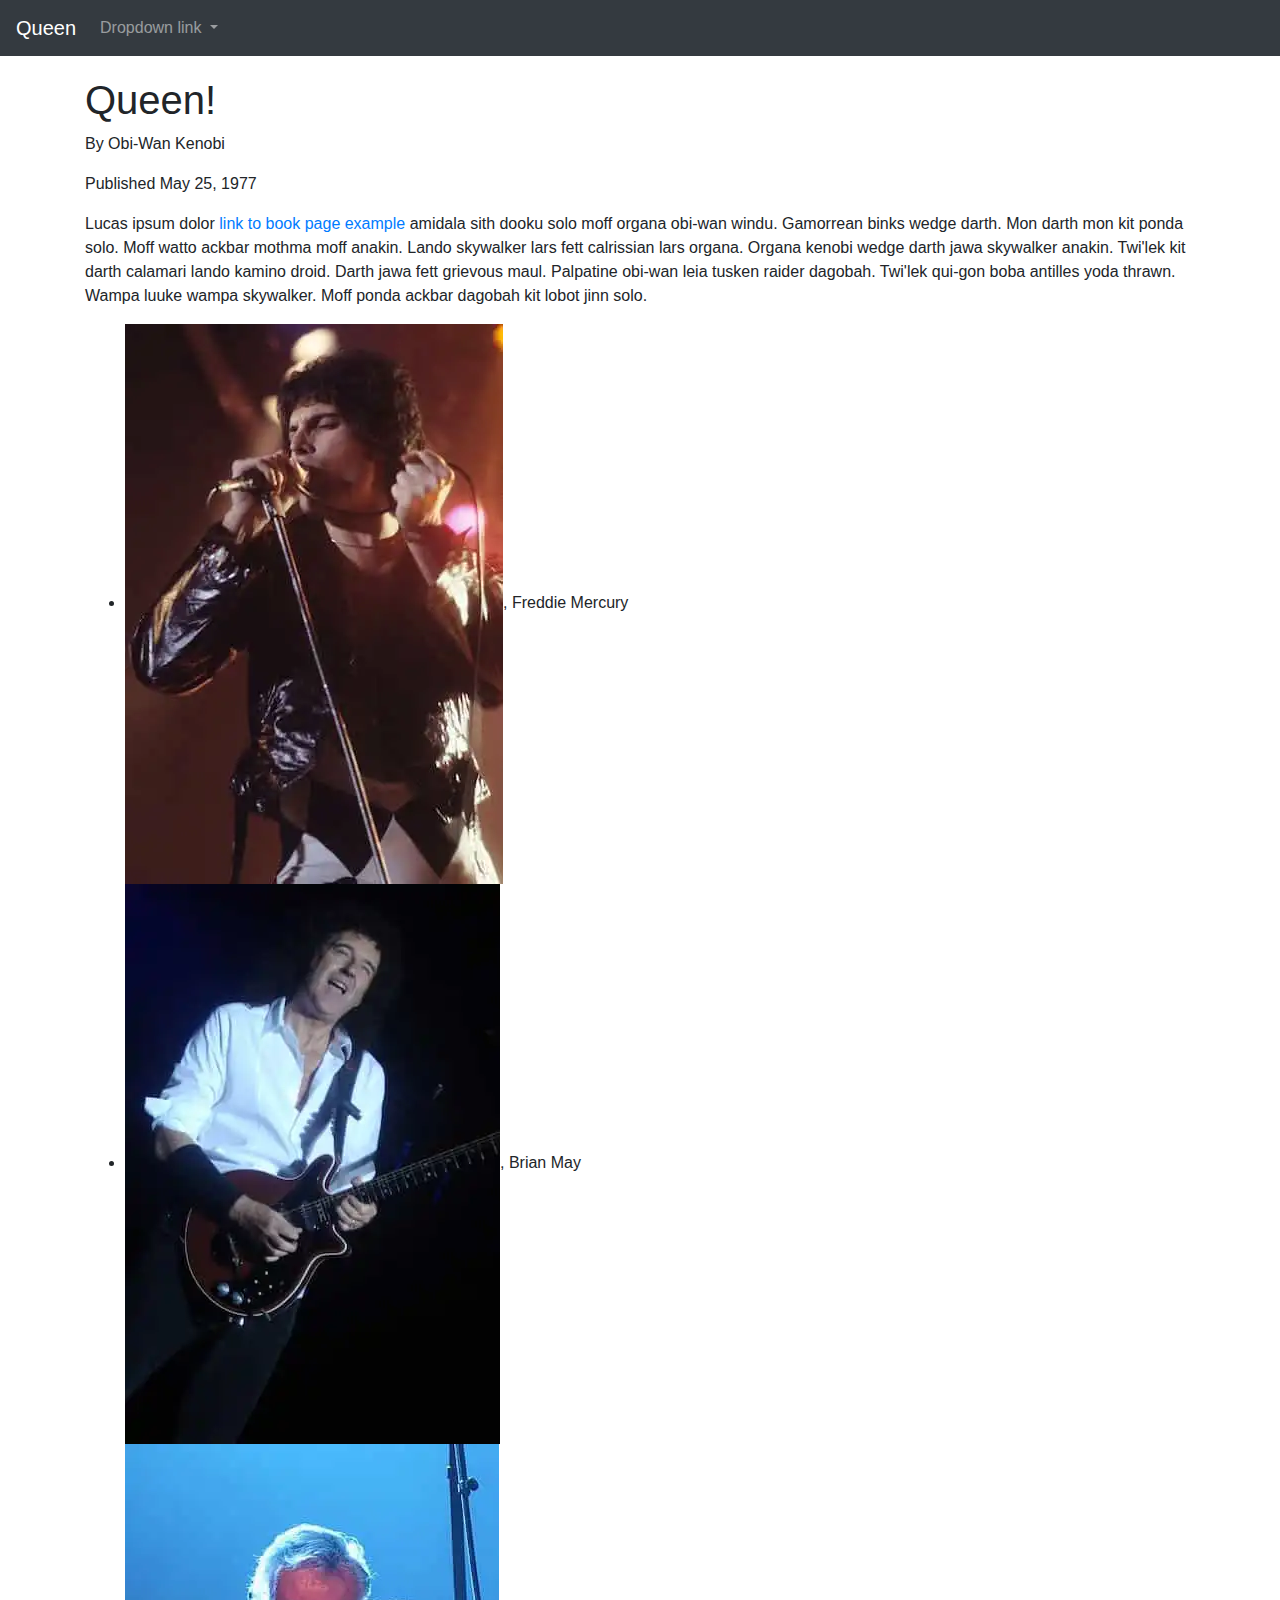
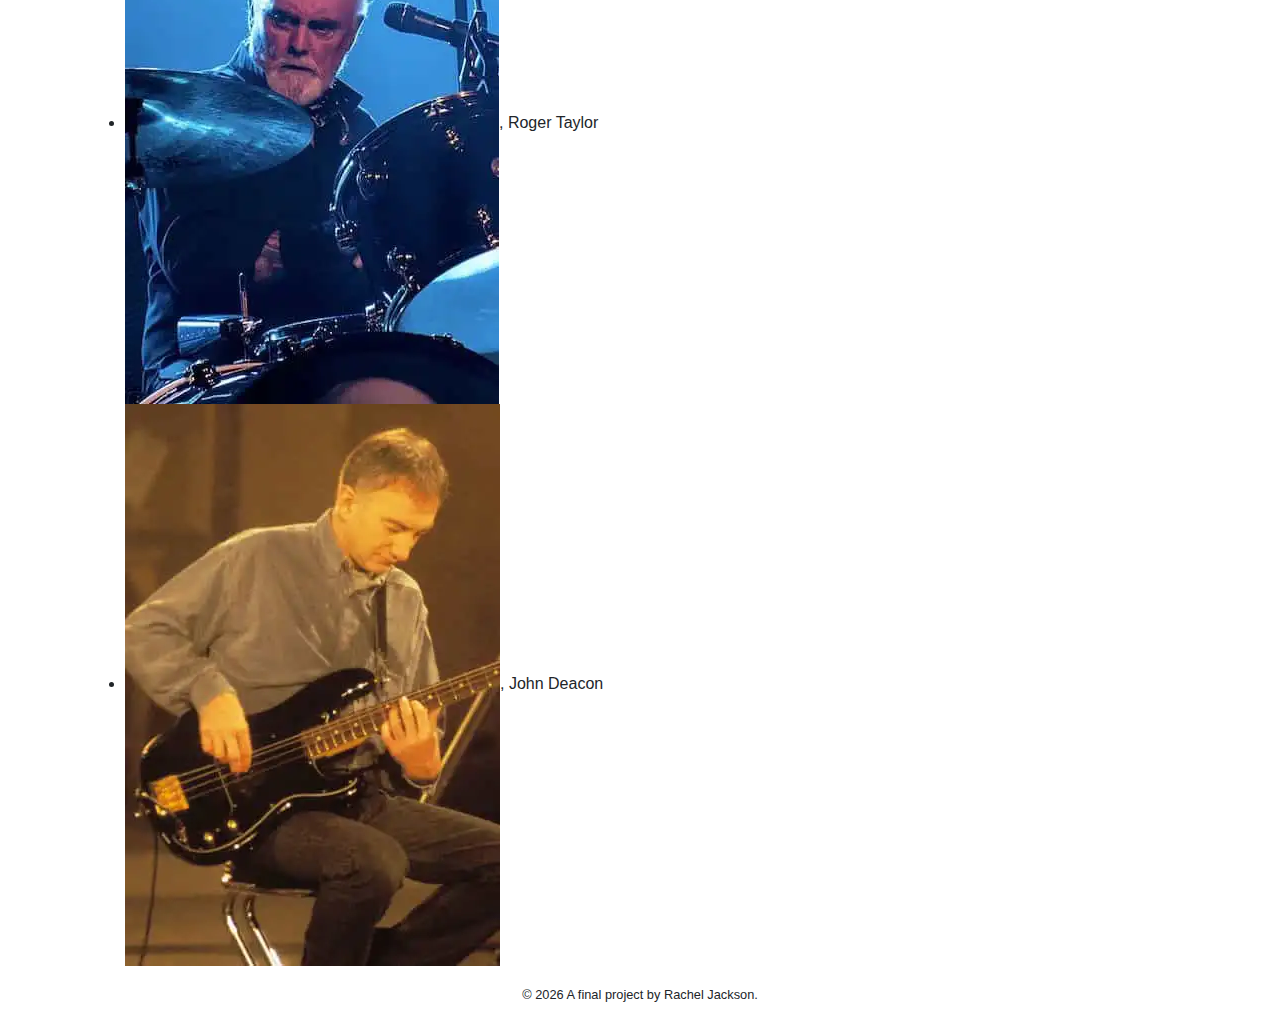
==== docs/index.html @ 0e1a60c9 "second commit" ====
<!doctype html>
<html lang="en">
<!-- A Intro to Coding for Journalists class project -->
<head>
  <title>New index page title</title>
  <meta name="description" content="Default description">
  <meta charset="utf-8">
  <meta http-equiv="X-UA-Compatible" content="IE=edge" />
  <meta name="viewport" content="width=device-width, initial-scale=1, maximum-scale=1">
  <link rel="stylesheet" href="css/main.css">
</head>
<body>
  <nav class="navbar navbar-expand-lg navbar-dark bg-dark">
  <a class="navbar-brand" href="index.html">Queen</a>
  <button class="navbar-toggler" type="button" data-toggle="collapse" data-target="#navbarNavDropdown" aria-controls="navbarNavDropdown" aria-expanded="false" aria-label="Toggle navigation">
    <span class="navbar-toggler-icon"></span>
  </button>
  <div class="collapse navbar-collapse" id="navbarNavDropdown">
    <ul class="navbar-nav">
      <li class="nav-item dropdown">
        <a class="nav-link dropdown-toggle" href="#" id="navbarDropdownMenuLink" role="button" data-toggle="dropdown" aria-haspopup="true" aria-expanded="false">
          Dropdown link
        </a>
        <div class="dropdown-menu" aria-labelledby="navbarDropdownMenuLink">
          <a class="dropdown-item" href="Freddie-Mercury.html">Freddie Mercury</a>
          <a class="dropdown-item" href="Brian-May.html">Brian May</a>
          <a class="dropdown-item" href="Roger-Taylor.html">Roger Taylor</a>
          <a class="dropdown-item" href="John-Deacon.html">John  Deacon</a>
        </div>
      </li>
    </ul>
  </div>
</nav>


  

<div class="container">
  <div class="row">
    <div class="col">
    <h1>Queen!</h1>
    <p class="author">By Obi-Wan Kenobi</p>
    <p class="date"> Published May 25, 1977</p>
    </div>
  </div>
  <div class="row">
    <div class="col">
      <p>
        Lucas ipsum dolor <a href="detail-book-example.html">link to book page example</a> amidala sith dooku solo moff organa obi-wan windu. Gamorrean binks wedge darth. Mon darth mon kit ponda solo. Moff watto ackbar mothma moff anakin. Lando skywalker lars fett calrissian lars organa. Organa kenobi wedge darth jawa skywalker anakin. Twi'lek kit darth calamari lando kamino droid. Darth jawa fett grievous maul. Palpatine obi-wan leia tusken raider dagobah. Twi'lek qui-gon boba antilles yoda thrawn. Wampa luuke wampa skywalker. Moff ponda ackbar dagobah kit lobot jinn solo.
      </p>
      <ul> 
        
          <li><img src="img/members/freddie-mercury-color.jpg" alt="">, Freddie Mercury</li>
        
          <li><img src="img/members/brian-may-color.jpg" alt="">, Brian May</li>
        
          <li><img src="img/members/roger-taylor-color.jpg" alt="">, Roger Taylor</li>
        
          <li><img src="img/members/john-deacon-color.jpg" alt="">, John Deacon</li>
        
     </ul>
    </div>
  </div>
</div>


  <footer>
<p id="legal" class="center-block text-center">
  <small>&copy; <span class="copyright-year"></span>
  A final project by Rachel Jackson.
</p>
</footer>


  <script src="js/jquery.js"></script>
  <script src="js/popper.js"></script>
  <script src="js/bootstrap.js"></script>
  <script src="js/scripts.js"></script>
</body>
</html>
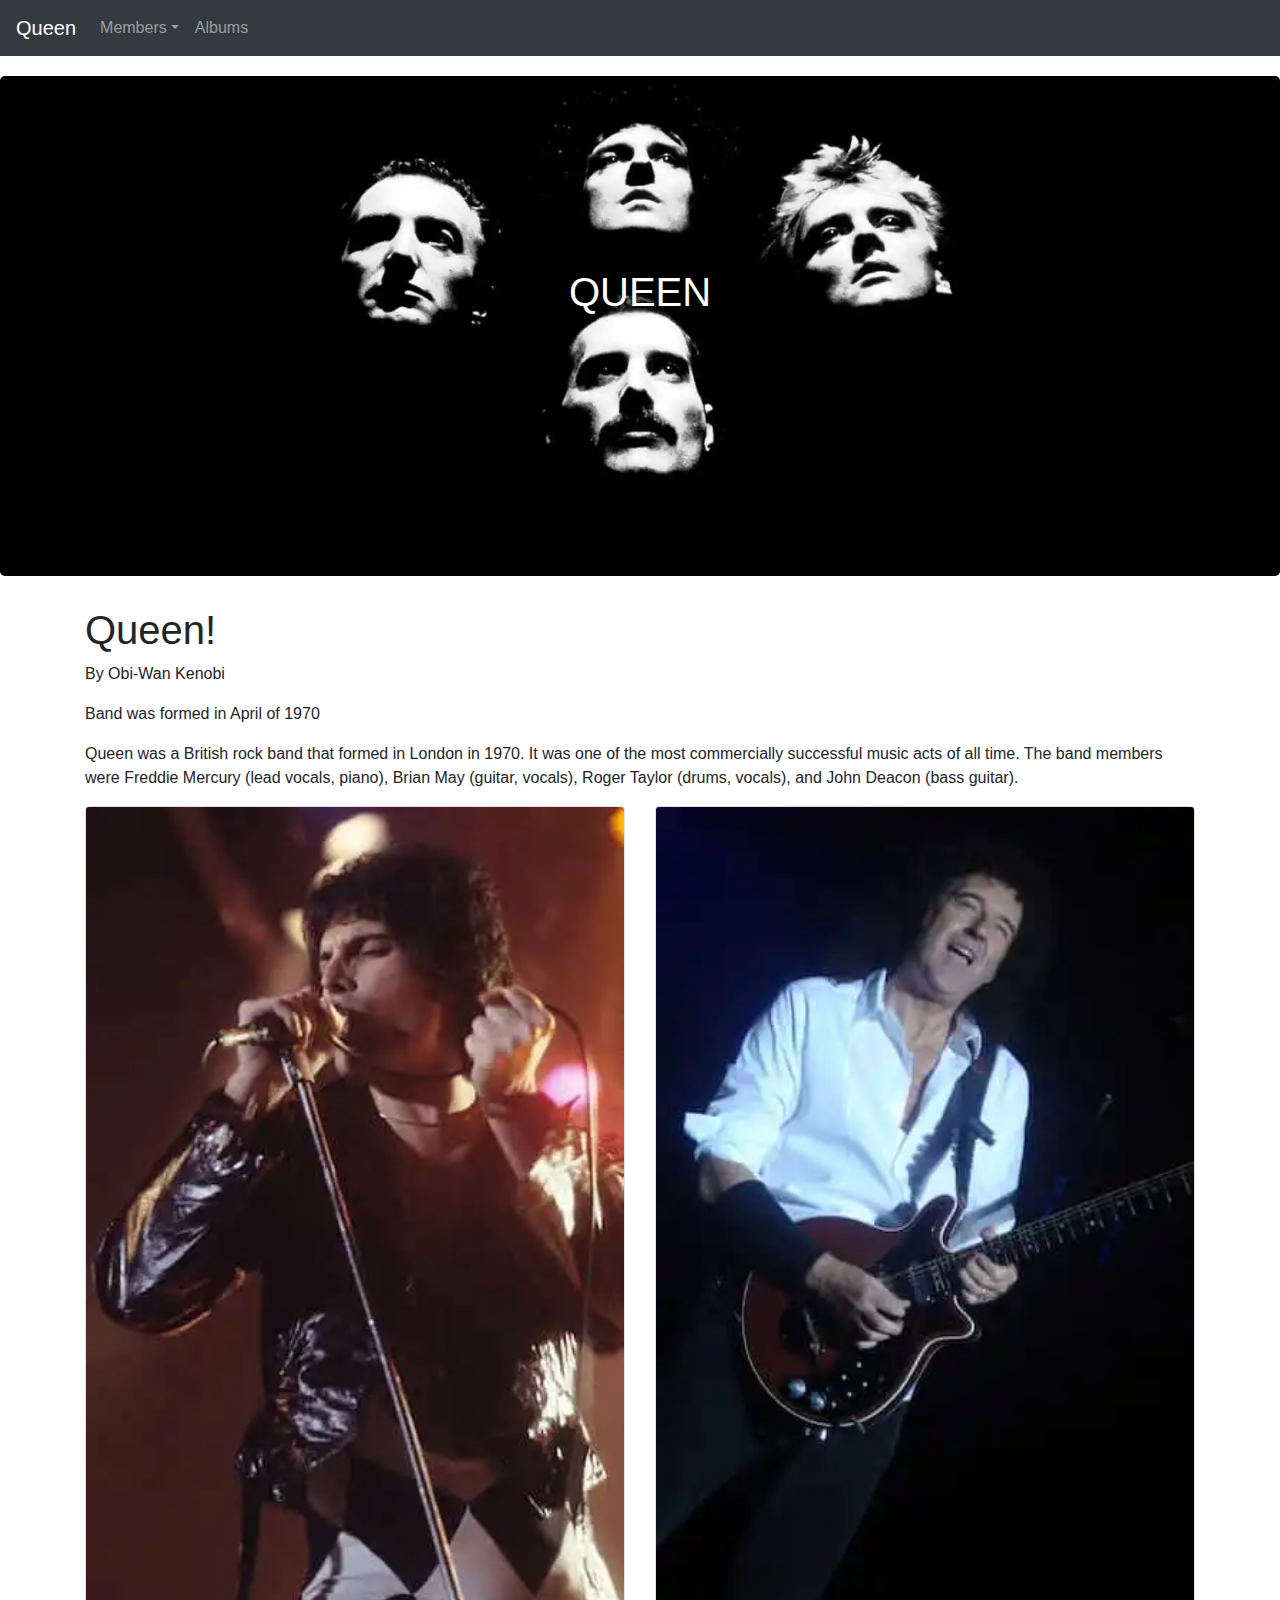
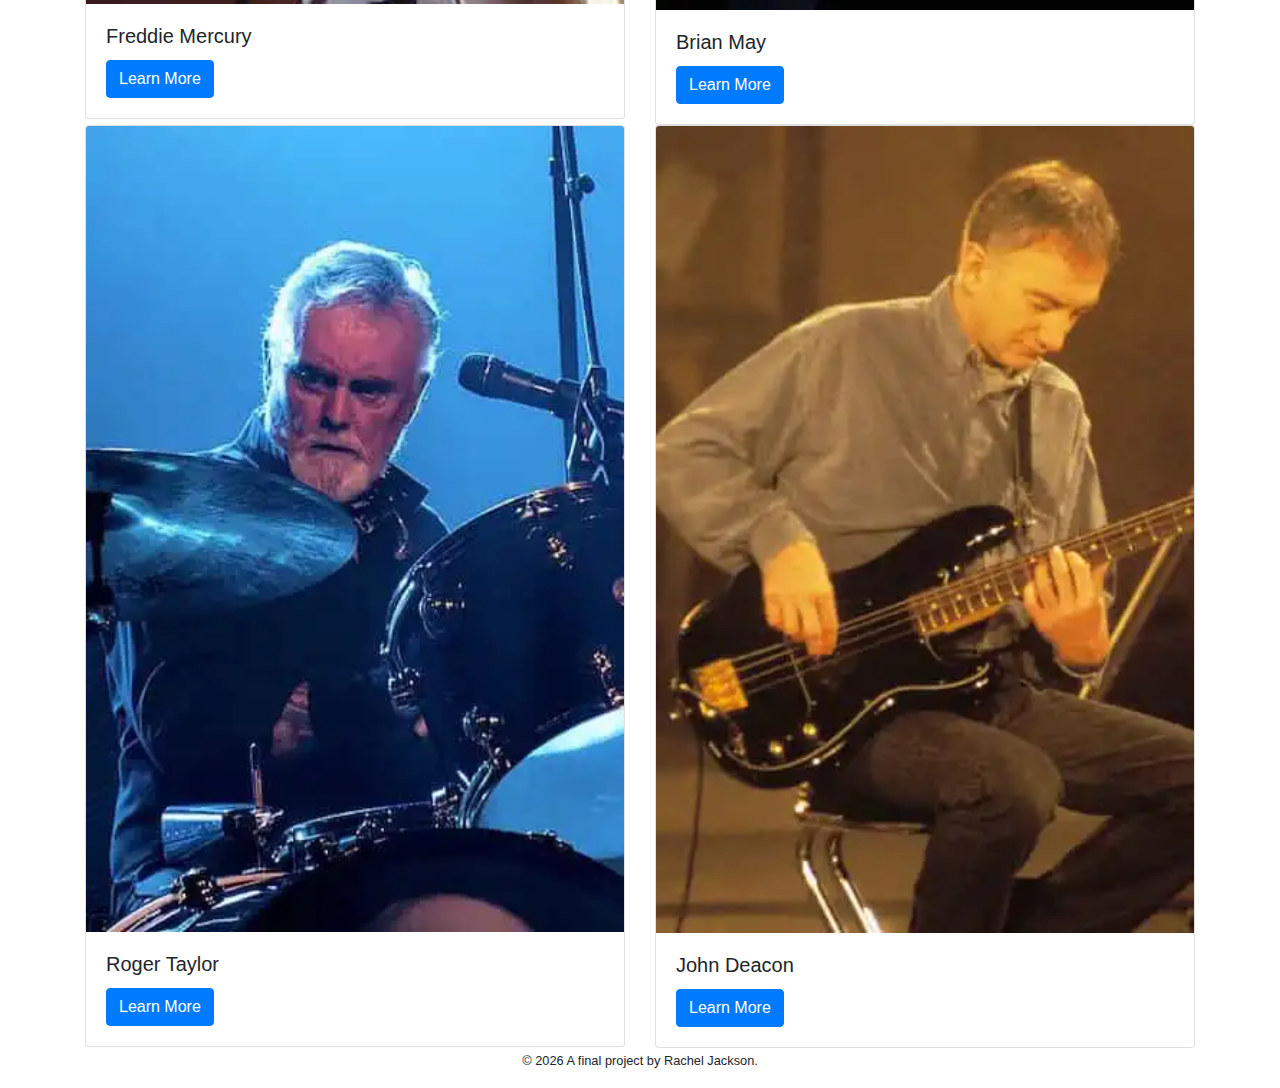
==== commit 3aa307a9: "second commit" ====
--- a/docs/index.html
+++ b/docs/index.html
@@ -2,7 +2,7 @@
 <html lang="en">
 <!-- A Intro to Coding for Journalists class project -->
 <head>
-  <title>New index page title</title>
+  <title>Queen</title>
   <meta name="description" content="Default description">
   <meta charset="utf-8">
   <meta http-equiv="X-UA-Compatible" content="IE=edge" />
@@ -18,20 +18,23 @@
   <div class="collapse navbar-collapse" id="navbarNavDropdown">
     <ul class="navbar-nav">
       <li class="nav-item dropdown">
-        <a class="nav-link dropdown-toggle" href="#" id="navbarDropdownMenuLink" role="button" data-toggle="dropdown" aria-haspopup="true" aria-expanded="false">
-          Dropdown link
-        </a>
+        <a class="nav-link dropdown-toggle" href="#" id="navbarDropdownMenuLink" role="button" data-toggle="dropdown" aria-haspopup="true" aria-expanded="false">Members</a>
         <div class="dropdown-menu" aria-labelledby="navbarDropdownMenuLink">
           <a class="dropdown-item" href="Freddie-Mercury.html">Freddie Mercury</a>
           <a class="dropdown-item" href="Brian-May.html">Brian May</a>
           <a class="dropdown-item" href="Roger-Taylor.html">Roger Taylor</a>
-          <a class="dropdown-item" href="John-Deacon.html">John  Deacon</a>
+          <a class="dropdown-item" href="John-Deacon.html">John Deacon</a>
         </div>
+      <li class="nav-item">
+        <a class="nav-link" href="albums.html" role="button">Albums</a>
       </li>
     </ul>
   </div>
 </nav>
 
+  <div class="jumbotron banner text-center">
+  <h1>QUEEN</h1>
+</div>
 
   
 
@@ -40,27 +43,60 @@
     <div class="col">
     <h1>Queen!</h1>
     <p class="author">By Obi-Wan Kenobi</p>
-    <p class="date"> Published May 25, 1977</p>
+    <p class="date"> Band was formed in April of 1970</p>
+    </div>
+  </div>
+
+  <div class="row">
+    <div class="col">
+      <p>
+        Queen was a British rock band that formed in London in 1970. It was one of the most commercially successful music acts of all time. The band members were Freddie Mercury (lead vocals, piano), Brian May (guitar, vocals), Roger Taylor (drums, vocals), and John Deacon (bass guitar).
+      </p>
     </div>
   </div>
   <div class="row">
-    <div class="col">
-      <p>
-        Lucas ipsum dolor <a href="detail-book-example.html">link to book page example</a> amidala sith dooku solo moff organa obi-wan windu. Gamorrean binks wedge darth. Mon darth mon kit ponda solo. Moff watto ackbar mothma moff anakin. Lando skywalker lars fett calrissian lars organa. Organa kenobi wedge darth jawa skywalker anakin. Twi'lek kit darth calamari lando kamino droid. Darth jawa fett grievous maul. Palpatine obi-wan leia tusken raider dagobah. Twi'lek qui-gon boba antilles yoda thrawn. Wampa luuke wampa skywalker. Moff ponda ackbar dagobah kit lobot jinn solo.
-      </p>
-      <ul> 
-        
-          <li><img src="img/members/freddie-mercury-color.jpg" alt="">, Freddie Mercury</li>
-        
-          <li><img src="img/members/brian-may-color.jpg" alt="">, Brian May</li>
-        
-          <li><img src="img/members/roger-taylor-color.jpg" alt="">, Roger Taylor</li>
-        
-          <li><img src="img/members/john-deacon-color.jpg" alt="">, John Deacon</li>
-        
-     </ul>
+  
+    <div class="col-sm-6">
+      <div class="card">
+        <img class="card-img-top" src="img/members/freddie-mercury-color.jpg" alt="Band Member Photo">
+      <div class="card-body">
+        <h5 class="card-title"> Freddie Mercury </h5>
+        <a href="freddie-mercury.html" class="btn btn-primary">Learn More</a>
+      </div>
     </div>
   </div>
+  
+    <div class="col-sm-6">
+      <div class="card">
+        <img class="card-img-top" src="img/members/brian-may-color.jpg" alt="Band Member Photo">
+      <div class="card-body">
+        <h5 class="card-title"> Brian May </h5>
+        <a href="freddie-mercury.html" class="btn btn-primary">Learn More</a>
+      </div>
+    </div>
+  </div>
+  
+    <div class="col-sm-6">
+      <div class="card">
+        <img class="card-img-top" src="img/members/roger-taylor-color.jpg" alt="Band Member Photo">
+      <div class="card-body">
+        <h5 class="card-title"> Roger Taylor </h5>
+        <a href="freddie-mercury.html" class="btn btn-primary">Learn More</a>
+      </div>
+    </div>
+  </div>
+  
+    <div class="col-sm-6">
+      <div class="card">
+        <img class="card-img-top" src="img/members/john-deacon-color.jpg" alt="Band Member Photo">
+      <div class="card-body">
+        <h5 class="card-title"> John Deacon </h5>
+        <a href="freddie-mercury.html" class="btn btn-primary">Learn More</a>
+      </div>
+    </div>
+  </div>
+  
+</div>
 </div>
 
 
--- a/docs/css/main.css
+++ b/docs/css/main.css
@@ -3,5 +3,5 @@
  * Copyright 2011-2019 The Bootstrap Authors
  * Copyright 2011-2019 Twitter, Inc.
  * Licensed under MIT (https://github.com/twbs/bootstrap/blob/master/LICENSE)
- */:root{--blue:#007bff;--indigo:#6610f2;--purple:#6f42c1;--pink:#e83e8c;--red:#dc3545;--orange:#fd7e14;--yellow:#ffc107;--green:#28a745;--teal:#20c997;--cyan:#17a2b8;--white:#fff;--gray:#6c757d;--gray-dark:#343a40;--primary:#007bff;--secondary:#6c757d;--success:#28a745;--info:#17a2b8;--warning:#ffc107;--danger:#dc3545;--light:#f8f9fa;--dark:#343a40;--breakpoint-xs:0;--breakpoint-sm:576px;--breakpoint-md:768px;--breakpoint-lg:992px;--breakpoint-xl:1200px;--font-family-sans-serif:-apple-system,BlinkMacSystemFont,"Segoe UI",Roboto,"Helvetica Neue",Arial,"Noto Sans",sans-serif,"Apple Color Emoji","Segoe UI Emoji","Segoe UI Symbol","Noto Color Emoji";--font-family-monospace:SFMono-Regular,Menlo,Monaco,Consolas,"Liberation Mono","Courier New",monospace}*,:after,:before{box-sizing:border-box}html{font-family:sans-serif;line-height:1.15;-webkit-text-size-adjust:100%;-webkit-tap-highlight-color:rgba(0,0,0,0)}article,aside,figcaption,figure,footer,header,hgroup,main,nav,section{display:block}body{margin:0;font-family:-apple-system,BlinkMacSystemFont,Segoe UI,Roboto,Helvetica Neue,Arial,Noto Sans,sans-serif,Apple Color Emoji,Segoe UI Emoji,Segoe UI Symbol,Noto Color Emoji;font-size:1rem;font-weight:400;line-height:1.5;color:#212529;text-align:left;background-color:#fff}[tabindex="-1"]:focus{outline:0!important}hr{box-sizing:content-box;height:0;overflow:visible}h1,h2,h3,h4,h5,h6{margin-top:0;margin-bottom:.5rem}p{margin-top:0;margin-bottom:1rem}abbr[data-original-title],abbr[title]{text-decoration:underline;-webkit-text-decoration:underline dotted;-moz-text-decoration:underline dotted;text-decoration:underline dotted;cursor:help;border-bottom:0;text-decoration-skip-ink:none}address{font-style:normal;line-height:inherit}address,dl,ol,ul{margin-bottom:1rem}dl,ol,ul{margin-top:0}ol ol,ol ul,ul ol,ul ul{margin-bottom:0}dt{font-weight:700}dd{margin-bottom:.5rem;margin-left:0}blockquote{margin:0 0 1rem}b,strong{font-weight:bolder}small{font-size:80%}sub,sup{position:relative;font-size:75%;line-height:0;vertical-align:baseline}sub{bottom:-.25em}sup{top:-.5em}a{color:#007bff;text-decoration:none;background-color:transparent}a:hover{color:#0056b3;text-decoration:underline}a:not([href]):not([tabindex]){color:inherit;text-decoration:none}a:not([href]):not([tabindex]):focus,a:not([href]):not([tabindex]):hover{color:inherit;text-decoration:none}a:not([href]):not([tabindex]):focus{outline:0}code,kbd,pre,samp{font-family:SFMono-Regular,Menlo,Monaco,Consolas,Liberation Mono,Courier New,monospace;font-size:1em}pre{margin-top:0;margin-bottom:1rem;overflow:auto}figure{margin:0 0 1rem}img{border-style:none}img,svg{vertical-align:middle}svg{overflow:hidden}table{border-collapse:collapse}caption{padding-top:.75rem;padding-bottom:.75rem;color:#6c757d;text-align:left;caption-side:bottom}th{text-align:inherit}label{display:inline-block;margin-bottom:.5rem}button{border-radius:0}button:focus{outline:1px dotted;outline:5px auto -webkit-focus-ring-color}button,input,optgroup,select,textarea{margin:0;font-family:inherit;font-size:inherit;line-height:inherit}button,input{overflow:visible}button,select{text-transform:none}select{word-wrap:normal}[type=button],[type=reset],[type=submit],button{-webkit-appearance:button}[type=button]:not(:disabled),[type=reset]:not(:disabled),[type=submit]:not(:disabled),button:not(:disabled){cursor:pointer}[type=button]::-moz-focus-inner,[type=reset]::-moz-focus-inner,[type=submit]::-moz-focus-inner,button::-moz-focus-inner{padding:0;border-style:none}input[type=checkbox],input[type=radio]{box-sizing:border-box;padding:0}input[type=date],input[type=datetime-local],input[type=month],input[type=time]{-webkit-appearance:listbox}textarea{overflow:auto;resize:vertical}fieldset{min-width:0;padding:0;margin:0;border:0}legend{display:block;width:100%;max-width:100%;padding:0;margin-bottom:.5rem;font-size:1.5rem;line-height:inherit;color:inherit;white-space:normal}progress{vertical-align:baseline}[type=number]::-webkit-inner-spin-button,[type=number]::-webkit-outer-spin-button{height:auto}[type=search]{outline-offset:-2px;-webkit-appearance:none}[type=search]::-webkit-search-decoration{-webkit-appearance:none}::-webkit-file-upload-button{font:inherit;-webkit-appearance:button}output{display:inline-block}summary{display:list-item;cursor:pointer}template{display:none}[hidden]{display:none!important}.h1,.h2,.h3,.h4,.h5,.h6,h1,h2,h3,h4,h5,h6{margin-bottom:.5rem;font-weight:500;line-height:1.2}.h1,h1{font-size:2.5rem}.h2,h2{font-size:2rem}.h3,h3{font-size:1.75rem}.h4,h4{font-size:1.5rem}.h5,h5{font-size:1.25rem}.h6,h6{font-size:1rem}.lead{font-size:1.25rem;font-weight:300}.display-1{font-size:6rem}.display-1,.display-2{font-weight:300;line-height:1.2}.display-2{font-size:5.5rem}.display-3{font-size:4.5rem}.display-3,.display-4{font-weight:300;line-height:1.2}.display-4{font-size:3.5rem}hr{margin-top:1rem;margin-bottom:1rem;border:0;border-top:1px solid rgba(0,0,0,.1)}.small,small{font-size:80%;font-weight:400}.mark,mark{padding:.2em;background-color:#fcf8e3}.list-inline,.list-unstyled{padding-left:0;list-style:none}.list-inline-item{display:inline-block}.list-inline-item:not(:last-child){margin-right:.5rem}.initialism{font-size:90%;text-transform:uppercase}.blockquote{margin-bottom:1rem;font-size:1.25rem}.blockquote-footer{display:block;font-size:80%;color:#6c757d}.blockquote-footer:before{content:"\2014\00A0"}.img-fluid,.img-thumbnail{max-width:100%;height:auto}.img-thumbnail{padding:.25rem;background-color:#fff;border:1px solid #dee2e6;border-radius:.25rem}.figure{display:inline-block}.figure-img{margin-bottom:.5rem;line-height:1}.figure-caption{font-size:90%;color:#6c757d}code{font-size:87.5%;color:#e83e8c;word-break:break-word}a>code{color:inherit}kbd{padding:.2rem .4rem;font-size:87.5%;color:#fff;background-color:#212529;border-radius:.2rem}kbd kbd{padding:0;font-size:100%;font-weight:700}pre{display:block;font-size:87.5%;color:#212529}pre code{font-size:inherit;color:inherit;word-break:normal}.pre-scrollable{max-height:340px;overflow-y:scroll}.container{width:100%;padding-right:15px;padding-left:15px;margin-right:auto;margin-left:auto}@media (min-width:576px){.container{max-width:540px}}@media (min-width:768px){.container{max-width:720px}}@media (min-width:992px){.container{max-width:960px}}@media (min-width:1200px){.container{max-width:1140px}}.container-fluid{width:100%;padding-right:15px;padding-left:15px;margin-right:auto;margin-left:auto}.row{display:-webkit-flex;display:-ms-flexbox;display:flex;-webkit-flex-wrap:wrap;-ms-flex-wrap:wrap;flex-wrap:wrap;margin-right:-15px;margin-left:-15px}.no-gutters{margin-right:0;margin-left:0}.no-gutters>.col,.no-gutters>[class*=col-]{padding-right:0;padding-left:0}.col,.col-1,.col-2,.col-3,.col-4,.col-5,.col-6,.col-7,.col-8,.col-9,.col-10,.col-11,.col-12,.col-auto,.col-lg,.col-lg-1,.col-lg-2,.col-lg-3,.col-lg-4,.col-lg-5,.col-lg-6,.col-lg-7,.col-lg-8,.col-lg-9,.col-lg-10,.col-lg-11,.col-lg-12,.col-lg-auto,.col-md,.col-md-1,.col-md-2,.col-md-3,.col-md-4,.col-md-5,.col-md-6,.col-md-7,.col-md-8,.col-md-9,.col-md-10,.col-md-11,.col-md-12,.col-md-auto,.col-sm,.col-sm-1,.col-sm-2,.col-sm-3,.col-sm-4,.col-sm-5,.col-sm-6,.col-sm-7,.col-sm-8,.col-sm-9,.col-sm-10,.col-sm-11,.col-sm-12,.col-sm-auto,.col-xl,.col-xl-1,.col-xl-2,.col-xl-3,.col-xl-4,.col-xl-5,.col-xl-6,.col-xl-7,.col-xl-8,.col-xl-9,.col-xl-10,.col-xl-11,.col-xl-12,.col-xl-auto{position:relative;width:100%;padding-right:15px;padding-left:15px}.col{-webkit-flex-basis:0;-ms-flex-preferred-size:0;flex-basis:0;-webkit-flex-grow:1;-ms-flex-positive:1;flex-grow:1;max-width:100%}.col-auto{-webkit-flex:0 0 auto;-ms-flex:0 0 auto;flex:0 0 auto;width:auto;max-width:100%}.col-1{-webkit-flex:0 0 8.33333%;-ms-flex:0 0 8.33333%;flex:0 0 8.33333%;max-width:8.33333%}.col-2{-webkit-flex:0 0 16.66667%;-ms-flex:0 0 16.66667%;flex:0 0 16.66667%;max-width:16.66667%}.col-3{-webkit-flex:0 0 25%;-ms-flex:0 0 25%;flex:0 0 25%;max-width:25%}.col-4{-webkit-flex:0 0 33.33333%;-ms-flex:0 0 33.33333%;flex:0 0 33.33333%;max-width:33.33333%}.col-5{-webkit-flex:0 0 41.66667%;-ms-flex:0 0 41.66667%;flex:0 0 41.66667%;max-width:41.66667%}.col-6{-webkit-flex:0 0 50%;-ms-flex:0 0 50%;flex:0 0 50%;max-width:50%}.col-7{-webkit-flex:0 0 58.33333%;-ms-flex:0 0 58.33333%;flex:0 0 58.33333%;max-width:58.33333%}.col-8{-webkit-flex:0 0 66.66667%;-ms-flex:0 0 66.66667%;flex:0 0 66.66667%;max-width:66.66667%}.col-9{-webkit-flex:0 0 75%;-ms-flex:0 0 75%;flex:0 0 75%;max-width:75%}.col-10{-webkit-flex:0 0 83.33333%;-ms-flex:0 0 83.33333%;flex:0 0 83.33333%;max-width:83.33333%}.col-11{-webkit-flex:0 0 91.66667%;-ms-flex:0 0 91.66667%;flex:0 0 91.66667%;max-width:91.66667%}.col-12{-webkit-flex:0 0 100%;-ms-flex:0 0 100%;flex:0 0 100%;max-width:100%}.order-first{-webkit-order:-1;-ms-flex-order:-1;order:-1}.order-last{-webkit-order:13;-ms-flex-order:13;order:13}.order-0{-webkit-order:0;-ms-flex-order:0;order:0}.order-1{-webkit-order:1;-ms-flex-order:1;order:1}.order-2{-webkit-order:2;-ms-flex-order:2;order:2}.order-3{-webkit-order:3;-ms-flex-order:3;order:3}.order-4{-webkit-order:4;-ms-flex-order:4;order:4}.order-5{-webkit-order:5;-ms-flex-order:5;order:5}.order-6{-webkit-order:6;-ms-flex-order:6;order:6}.order-7{-webkit-order:7;-ms-flex-order:7;order:7}.order-8{-webkit-order:8;-ms-flex-order:8;order:8}.order-9{-webkit-order:9;-ms-flex-order:9;order:9}.order-10{-webkit-order:10;-ms-flex-order:10;order:10}.order-11{-webkit-order:11;-ms-flex-order:11;order:11}.order-12{-webkit-order:12;-ms-flex-order:12;order:12}.offset-1{margin-left:8.33333%}.offset-2{margin-left:16.66667%}.offset-3{margin-left:25%}.offset-4{margin-left:33.33333%}.offset-5{margin-left:41.66667%}.offset-6{margin-left:50%}.offset-7{margin-left:58.33333%}.offset-8{margin-left:66.66667%}.offset-9{margin-left:75%}.offset-10{margin-left:83.33333%}.offset-11{margin-left:91.66667%}@media (min-width:576px){.col-sm{-webkit-flex-basis:0;-ms-flex-preferred-size:0;flex-basis:0;-webkit-flex-grow:1;-ms-flex-positive:1;flex-grow:1;max-width:100%}.col-sm-auto{-webkit-flex:0 0 auto;-ms-flex:0 0 auto;flex:0 0 auto;width:auto;max-width:100%}.col-sm-1{-webkit-flex:0 0 8.33333%;-ms-flex:0 0 8.33333%;flex:0 0 8.33333%;max-width:8.33333%}.col-sm-2{-webkit-flex:0 0 16.66667%;-ms-flex:0 0 16.66667%;flex:0 0 16.66667%;max-width:16.66667%}.col-sm-3{-webkit-flex:0 0 25%;-ms-flex:0 0 25%;flex:0 0 25%;max-width:25%}.col-sm-4{-webkit-flex:0 0 33.33333%;-ms-flex:0 0 33.33333%;flex:0 0 33.33333%;max-width:33.33333%}.col-sm-5{-webkit-flex:0 0 41.66667%;-ms-flex:0 0 41.66667%;flex:0 0 41.66667%;max-width:41.66667%}.col-sm-6{-webkit-flex:0 0 50%;-ms-flex:0 0 50%;flex:0 0 50%;max-width:50%}.col-sm-7{-webkit-flex:0 0 58.33333%;-ms-flex:0 0 58.33333%;flex:0 0 58.33333%;max-width:58.33333%}.col-sm-8{-webkit-flex:0 0 66.66667%;-ms-flex:0 0 66.66667%;flex:0 0 66.66667%;max-width:66.66667%}.col-sm-9{-webkit-flex:0 0 75%;-ms-flex:0 0 75%;flex:0 0 75%;max-width:75%}.col-sm-10{-webkit-flex:0 0 83.33333%;-ms-flex:0 0 83.33333%;flex:0 0 83.33333%;max-width:83.33333%}.col-sm-11{-webkit-flex:0 0 91.66667%;-ms-flex:0 0 91.66667%;flex:0 0 91.66667%;max-width:91.66667%}.col-sm-12{-webkit-flex:0 0 100%;-ms-flex:0 0 100%;flex:0 0 100%;max-width:100%}.order-sm-first{-webkit-order:-1;-ms-flex-order:-1;order:-1}.order-sm-last{-webkit-order:13;-ms-flex-order:13;order:13}.order-sm-0{-webkit-order:0;-ms-flex-order:0;order:0}.order-sm-1{-webkit-order:1;-ms-flex-order:1;order:1}.order-sm-2{-webkit-order:2;-ms-flex-order:2;order:2}.order-sm-3{-webkit-order:3;-ms-flex-order:3;order:3}.order-sm-4{-webkit-order:4;-ms-flex-order:4;order:4}.order-sm-5{-webkit-order:5;-ms-flex-order:5;order:5}.order-sm-6{-webkit-order:6;-ms-flex-order:6;order:6}.order-sm-7{-webkit-order:7;-ms-flex-order:7;order:7}.order-sm-8{-webkit-order:8;-ms-flex-order:8;order:8}.order-sm-9{-webkit-order:9;-ms-flex-order:9;order:9}.order-sm-10{-webkit-order:10;-ms-flex-order:10;order:10}.order-sm-11{-webkit-order:11;-ms-flex-order:11;order:11}.order-sm-12{-webkit-order:12;-ms-flex-order:12;order:12}.offset-sm-0{margin-left:0}.offset-sm-1{margin-left:8.33333%}.offset-sm-2{margin-left:16.66667%}.offset-sm-3{margin-left:25%}.offset-sm-4{margin-left:33.33333%}.offset-sm-5{margin-left:41.66667%}.offset-sm-6{margin-left:50%}.offset-sm-7{margin-left:58.33333%}.offset-sm-8{margin-left:66.66667%}.offset-sm-9{margin-left:75%}.offset-sm-10{margin-left:83.33333%}.offset-sm-11{margin-left:91.66667%}}@media (min-width:768px){.col-md{-webkit-flex-basis:0;-ms-flex-preferred-size:0;flex-basis:0;-webkit-flex-grow:1;-ms-flex-positive:1;flex-grow:1;max-width:100%}.col-md-auto{-webkit-flex:0 0 auto;-ms-flex:0 0 auto;flex:0 0 auto;width:auto;max-width:100%}.col-md-1{-webkit-flex:0 0 8.33333%;-ms-flex:0 0 8.33333%;flex:0 0 8.33333%;max-width:8.33333%}.col-md-2{-webkit-flex:0 0 16.66667%;-ms-flex:0 0 16.66667%;flex:0 0 16.66667%;max-width:16.66667%}.col-md-3{-webkit-flex:0 0 25%;-ms-flex:0 0 25%;flex:0 0 25%;max-width:25%}.col-md-4{-webkit-flex:0 0 33.33333%;-ms-flex:0 0 33.33333%;flex:0 0 33.33333%;max-width:33.33333%}.col-md-5{-webkit-flex:0 0 41.66667%;-ms-flex:0 0 41.66667%;flex:0 0 41.66667%;max-width:41.66667%}.col-md-6{-webkit-flex:0 0 50%;-ms-flex:0 0 50%;flex:0 0 50%;max-width:50%}.col-md-7{-webkit-flex:0 0 58.33333%;-ms-flex:0 0 58.33333%;flex:0 0 58.33333%;max-width:58.33333%}.col-md-8{-webkit-flex:0 0 66.66667%;-ms-flex:0 0 66.66667%;flex:0 0 66.66667%;max-width:66.66667%}.col-md-9{-webkit-flex:0 0 75%;-ms-flex:0 0 75%;flex:0 0 75%;max-width:75%}.col-md-10{-webkit-flex:0 0 83.33333%;-ms-flex:0 0 83.33333%;flex:0 0 83.33333%;max-width:83.33333%}.col-md-11{-webkit-flex:0 0 91.66667%;-ms-flex:0 0 91.66667%;flex:0 0 91.66667%;max-width:91.66667%}.col-md-12{-webkit-flex:0 0 100%;-ms-flex:0 0 100%;flex:0 0 100%;max-width:100%}.order-md-first{-webkit-order:-1;-ms-flex-order:-1;order:-1}.order-md-last{-webkit-order:13;-ms-flex-order:13;order:13}.order-md-0{-webkit-order:0;-ms-flex-order:0;order:0}.order-md-1{-webkit-order:1;-ms-flex-order:1;order:1}.order-md-2{-webkit-order:2;-ms-flex-order:2;order:2}.order-md-3{-webkit-order:3;-ms-flex-order:3;order:3}.order-md-4{-webkit-order:4;-ms-flex-order:4;order:4}.order-md-5{-webkit-order:5;-ms-flex-order:5;order:5}.order-md-6{-webkit-order:6;-ms-flex-order:6;order:6}.order-md-7{-webkit-order:7;-ms-flex-order:7;order:7}.order-md-8{-webkit-order:8;-ms-flex-order:8;order:8}.order-md-9{-webkit-order:9;-ms-flex-order:9;order:9}.order-md-10{-webkit-order:10;-ms-flex-order:10;order:10}.order-md-11{-webkit-order:11;-ms-flex-order:11;order:11}.order-md-12{-webkit-order:12;-ms-flex-order:12;order:12}.offset-md-0{margin-left:0}.offset-md-1{margin-left:8.33333%}.offset-md-2{margin-left:16.66667%}.offset-md-3{margin-left:25%}.offset-md-4{margin-left:33.33333%}.offset-md-5{margin-left:41.66667%}.offset-md-6{margin-left:50%}.offset-md-7{margin-left:58.33333%}.offset-md-8{margin-left:66.66667%}.offset-md-9{margin-left:75%}.offset-md-10{margin-left:83.33333%}.offset-md-11{margin-left:91.66667%}}@media (min-width:992px){.col-lg{-webkit-flex-basis:0;-ms-flex-preferred-size:0;flex-basis:0;-webkit-flex-grow:1;-ms-flex-positive:1;flex-grow:1;max-width:100%}.col-lg-auto{-webkit-flex:0 0 auto;-ms-flex:0 0 auto;flex:0 0 auto;width:auto;max-width:100%}.col-lg-1{-webkit-flex:0 0 8.33333%;-ms-flex:0 0 8.33333%;flex:0 0 8.33333%;max-width:8.33333%}.col-lg-2{-webkit-flex:0 0 16.66667%;-ms-flex:0 0 16.66667%;flex:0 0 16.66667%;max-width:16.66667%}.col-lg-3{-webkit-flex:0 0 25%;-ms-flex:0 0 25%;flex:0 0 25%;max-width:25%}.col-lg-4{-webkit-flex:0 0 33.33333%;-ms-flex:0 0 33.33333%;flex:0 0 33.33333%;max-width:33.33333%}.col-lg-5{-webkit-flex:0 0 41.66667%;-ms-flex:0 0 41.66667%;flex:0 0 41.66667%;max-width:41.66667%}.col-lg-6{-webkit-flex:0 0 50%;-ms-flex:0 0 50%;flex:0 0 50%;max-width:50%}.col-lg-7{-webkit-flex:0 0 58.33333%;-ms-flex:0 0 58.33333%;flex:0 0 58.33333%;max-width:58.33333%}.col-lg-8{-webkit-flex:0 0 66.66667%;-ms-flex:0 0 66.66667%;flex:0 0 66.66667%;max-width:66.66667%}.col-lg-9{-webkit-flex:0 0 75%;-ms-flex:0 0 75%;flex:0 0 75%;max-width:75%}.col-lg-10{-webkit-flex:0 0 83.33333%;-ms-flex:0 0 83.33333%;flex:0 0 83.33333%;max-width:83.33333%}.col-lg-11{-webkit-flex:0 0 91.66667%;-ms-flex:0 0 91.66667%;flex:0 0 91.66667%;max-width:91.66667%}.col-lg-12{-webkit-flex:0 0 100%;-ms-flex:0 0 100%;flex:0 0 100%;max-width:100%}.order-lg-first{-webkit-order:-1;-ms-flex-order:-1;order:-1}.order-lg-last{-webkit-order:13;-ms-flex-order:13;order:13}.order-lg-0{-webkit-order:0;-ms-flex-order:0;order:0}.order-lg-1{-webkit-order:1;-ms-flex-order:1;order:1}.order-lg-2{-webkit-order:2;-ms-flex-order:2;order:2}.order-lg-3{-webkit-order:3;-ms-flex-order:3;order:3}.order-lg-4{-webkit-order:4;-ms-flex-order:4;order:4}.order-lg-5{-webkit-order:5;-ms-flex-order:5;order:5}.order-lg-6{-webkit-order:6;-ms-flex-order:6;order:6}.order-lg-7{-webkit-order:7;-ms-flex-order:7;order:7}.order-lg-8{-webkit-order:8;-ms-flex-order:8;order:8}.order-lg-9{-webkit-order:9;-ms-flex-order:9;order:9}.order-lg-10{-webkit-order:10;-ms-flex-order:10;order:10}.order-lg-11{-webkit-order:11;-ms-flex-order:11;order:11}.order-lg-12{-webkit-order:12;-ms-flex-order:12;order:12}.offset-lg-0{margin-left:0}.offset-lg-1{margin-left:8.33333%}.offset-lg-2{margin-left:16.66667%}.offset-lg-3{margin-left:25%}.offset-lg-4{margin-left:33.33333%}.offset-lg-5{margin-left:41.66667%}.offset-lg-6{margin-left:50%}.offset-lg-7{margin-left:58.33333%}.offset-lg-8{margin-left:66.66667%}.offset-lg-9{margin-left:75%}.offset-lg-10{margin-left:83.33333%}.offset-lg-11{margin-left:91.66667%}}@media (min-width:1200px){.col-xl{-webkit-flex-basis:0;-ms-flex-preferred-size:0;flex-basis:0;-webkit-flex-grow:1;-ms-flex-positive:1;flex-grow:1;max-width:100%}.col-xl-auto{-webkit-flex:0 0 auto;-ms-flex:0 0 auto;flex:0 0 auto;width:auto;max-width:100%}.col-xl-1{-webkit-flex:0 0 8.33333%;-ms-flex:0 0 8.33333%;flex:0 0 8.33333%;max-width:8.33333%}.col-xl-2{-webkit-flex:0 0 16.66667%;-ms-flex:0 0 16.66667%;flex:0 0 16.66667%;max-width:16.66667%}.col-xl-3{-webkit-flex:0 0 25%;-ms-flex:0 0 25%;flex:0 0 25%;max-width:25%}.col-xl-4{-webkit-flex:0 0 33.33333%;-ms-flex:0 0 33.33333%;flex:0 0 33.33333%;max-width:33.33333%}.col-xl-5{-webkit-flex:0 0 41.66667%;-ms-flex:0 0 41.66667%;flex:0 0 41.66667%;max-width:41.66667%}.col-xl-6{-webkit-flex:0 0 50%;-ms-flex:0 0 50%;flex:0 0 50%;max-width:50%}.col-xl-7{-webkit-flex:0 0 58.33333%;-ms-flex:0 0 58.33333%;flex:0 0 58.33333%;max-width:58.33333%}.col-xl-8{-webkit-flex:0 0 66.66667%;-ms-flex:0 0 66.66667%;flex:0 0 66.66667%;max-width:66.66667%}.col-xl-9{-webkit-flex:0 0 75%;-ms-flex:0 0 75%;flex:0 0 75%;max-width:75%}.col-xl-10{-webkit-flex:0 0 83.33333%;-ms-flex:0 0 83.33333%;flex:0 0 83.33333%;max-width:83.33333%}.col-xl-11{-webkit-flex:0 0 91.66667%;-ms-flex:0 0 91.66667%;flex:0 0 91.66667%;max-width:91.66667%}.col-xl-12{-webkit-flex:0 0 100%;-ms-flex:0 0 100%;flex:0 0 100%;max-width:100%}.order-xl-first{-webkit-order:-1;-ms-flex-order:-1;order:-1}.order-xl-last{-webkit-order:13;-ms-flex-order:13;order:13}.order-xl-0{-webkit-order:0;-ms-flex-order:0;order:0}.order-xl-1{-webkit-order:1;-ms-flex-order:1;order:1}.order-xl-2{-webkit-order:2;-ms-flex-order:2;order:2}.order-xl-3{-webkit-order:3;-ms-flex-order:3;order:3}.order-xl-4{-webkit-order:4;-ms-flex-order:4;order:4}.order-xl-5{-webkit-order:5;-ms-flex-order:5;order:5}.order-xl-6{-webkit-order:6;-ms-flex-order:6;order:6}.order-xl-7{-webkit-order:7;-ms-flex-order:7;order:7}.order-xl-8{-webkit-order:8;-ms-flex-order:8;order:8}.order-xl-9{-webkit-order:9;-ms-flex-order:9;order:9}.order-xl-10{-webkit-order:10;-ms-flex-order:10;order:10}.order-xl-11{-webkit-order:11;-ms-flex-order:11;order:11}.order-xl-12{-webkit-order:12;-ms-flex-order:12;order:12}.offset-xl-0{margin-left:0}.offset-xl-1{margin-left:8.33333%}.offset-xl-2{margin-left:16.66667%}.offset-xl-3{margin-left:25%}.offset-xl-4{margin-left:33.33333%}.offset-xl-5{margin-left:41.66667%}.offset-xl-6{margin-left:50%}.offset-xl-7{margin-left:58.33333%}.offset-xl-8{margin-left:66.66667%}.offset-xl-9{margin-left:75%}.offset-xl-10{margin-left:83.33333%}.offset-xl-11{margin-left:91.66667%}}.table{width:100%;margin-bottom:1rem;color:#212529}.table td,.table th{padding:.75rem;vertical-align:top;border-top:1px solid #dee2e6}.table thead th{vertical-align:bottom;border-bottom:2px solid #dee2e6}.table tbody+tbody{border-top:2px solid #dee2e6}.table-sm td,.table-sm th{padding:.3rem}.table-bordered,.table-bordered td,.table-bordered th{border:1px solid #dee2e6}.table-bordered thead td,.table-bordered thead th{border-bottom-width:2px}.table-borderless tbody+tbody,.table-borderless td,.table-borderless th,.table-borderless thead th{border:0}.table-striped tbody tr:nth-of-type(odd){background-color:rgba(0,0,0,.05)}.table-hover tbody tr:hover{color:#212529;background-color:rgba(0,0,0,.075)}.table-primary,.table-primary>td,.table-primary>th{background-color:#b8daff}.table-primary tbody+tbody,.table-primary td,.table-primary th,.table-primary thead th{border-color:#7abaff}.table-hover .table-primary:hover{background-color:#9fcdff}.table-hover .table-primary:hover>td,.table-hover .table-primary:hover>th{background-color:#9fcdff}.table-secondary,.table-secondary>td,.table-secondary>th{background-color:#d6d8db}.table-secondary tbody+tbody,.table-secondary td,.table-secondary th,.table-secondary thead th{border-color:#b3b7bb}.table-hover .table-secondary:hover{background-color:#c8cbcf}.table-hover .table-secondary:hover>td,.table-hover .table-secondary:hover>th{background-color:#c8cbcf}.table-success,.table-success>td,.table-success>th{background-color:#c3e6cb}.table-success tbody+tbody,.table-success td,.table-success th,.table-success thead th{border-color:#8fd19e}.table-hover .table-success:hover{background-color:#b1dfbb}.table-hover .table-success:hover>td,.table-hover .table-success:hover>th{background-color:#b1dfbb}.table-info,.table-info>td,.table-info>th{background-color:#bee5eb}.table-info tbody+tbody,.table-info td,.table-info th,.table-info thead th{border-color:#86cfda}.table-hover .table-info:hover{background-color:#abdde5}.table-hover .table-info:hover>td,.table-hover .table-info:hover>th{background-color:#abdde5}.table-warning,.table-warning>td,.table-warning>th{background-color:#ffeeba}.table-warning tbody+tbody,.table-warning td,.table-warning th,.table-warning thead th{border-color:#ffdf7e}.table-hover .table-warning:hover{background-color:#ffe8a1}.table-hover .table-warning:hover>td,.table-hover .table-warning:hover>th{background-color:#ffe8a1}.table-danger,.table-danger>td,.table-danger>th{background-color:#f5c6cb}.table-danger tbody+tbody,.table-danger td,.table-danger th,.table-danger thead th{border-color:#ed969e}.table-hover .table-danger:hover{background-color:#f1b0b7}.table-hover .table-danger:hover>td,.table-hover .table-danger:hover>th{background-color:#f1b0b7}.table-light,.table-light>td,.table-light>th{background-color:#fdfdfe}.table-light tbody+tbody,.table-light td,.table-light th,.table-light thead th{border-color:#fbfcfc}.table-hover .table-light:hover{background-color:#ececf6}.table-hover .table-light:hover>td,.table-hover .table-light:hover>th{background-color:#ececf6}.table-dark,.table-dark>td,.table-dark>th{background-color:#c6c8ca}.table-dark tbody+tbody,.table-dark td,.table-dark th,.table-dark thead th{border-color:#95999c}.table-hover .table-dark:hover{background-color:#b9bbbe}.table-hover .table-dark:hover>td,.table-hover .table-dark:hover>th{background-color:#b9bbbe}.table-active,.table-active>td,.table-active>th{background-color:rgba(0,0,0,.075)}.table-hover .table-active:hover{background-color:rgba(0,0,0,.075)}.table-hover .table-active:hover>td,.table-hover .table-active:hover>th{background-color:rgba(0,0,0,.075)}.table .thead-dark th{color:#fff;background-color:#343a40;border-color:#454d55}.table .thead-light th{color:#495057;background-color:#e9ecef;border-color:#dee2e6}.table-dark{color:#fff;background-color:#343a40}.table-dark td,.table-dark th,.table-dark thead th{border-color:#454d55}.table-dark.table-bordered{border:0}.table-dark.table-striped tbody tr:nth-of-type(odd){background-color:hsla(0,0%,100%,.05)}.table-dark.table-hover tbody tr:hover{color:#fff;background-color:hsla(0,0%,100%,.075)}@media (max-width:575.98px){.table-responsive-sm{display:block;width:100%;overflow-x:auto;-webkit-overflow-scrolling:touch}.table-responsive-sm>.table-bordered{border:0}}@media (max-width:767.98px){.table-responsive-md{display:block;width:100%;overflow-x:auto;-webkit-overflow-scrolling:touch}.table-responsive-md>.table-bordered{border:0}}@media (max-width:991.98px){.table-responsive-lg{display:block;width:100%;overflow-x:auto;-webkit-overflow-scrolling:touch}.table-responsive-lg>.table-bordered{border:0}}@media (max-width:1199.98px){.table-responsive-xl{display:block;width:100%;overflow-x:auto;-webkit-overflow-scrolling:touch}.table-responsive-xl>.table-bordered{border:0}}.table-responsive{display:block;width:100%;overflow-x:auto;-webkit-overflow-scrolling:touch}.table-responsive>.table-bordered{border:0}.form-control{display:block;width:100%;height:calc(1.5em + .75rem + 2px);padding:.375rem .75rem;font-size:1rem;font-weight:400;line-height:1.5;color:#495057;background-color:#fff;background-clip:padding-box;border:1px solid #ced4da;border-radius:.25rem;transition:border-color .15s ease-in-out,box-shadow .15s ease-in-out}@media (prefers-reduced-motion:reduce){.form-control{transition:none}}.form-control::-ms-expand{background-color:transparent;border:0}.form-control:focus{color:#495057;background-color:#fff;border-color:#80bdff;outline:0;box-shadow:0 0 0 .2rem rgba(0,123,255,.25)}.form-control::-webkit-input-placeholder{color:#6c757d;opacity:1}.form-control::-moz-placeholder{color:#6c757d;opacity:1}.form-control:-ms-input-placeholder{color:#6c757d;opacity:1}.form-control::-ms-input-placeholder{color:#6c757d;opacity:1}.form-control::placeholder{color:#6c757d;opacity:1}.form-control:disabled,.form-control[readonly]{background-color:#e9ecef;opacity:1}select.form-control:focus::-ms-value{color:#495057;background-color:#fff}.form-control-file,.form-control-range{display:block;width:100%}.col-form-label{padding-top:calc(.375rem + 1px);padding-bottom:calc(.375rem + 1px);margin-bottom:0;font-size:inherit;line-height:1.5}.col-form-label-lg{padding-top:calc(.5rem + 1px);padding-bottom:calc(.5rem + 1px);font-size:1.25rem;line-height:1.5}.col-form-label-sm{padding-top:calc(.25rem + 1px);padding-bottom:calc(.25rem + 1px);font-size:.875rem;line-height:1.5}.form-control-plaintext{display:block;width:100%;padding-top:.375rem;padding-bottom:.375rem;margin-bottom:0;line-height:1.5;color:#212529;background-color:transparent;border:solid transparent;border-width:1px 0}.form-control-plaintext.form-control-lg,.form-control-plaintext.form-control-sm{padding-right:0;padding-left:0}.form-control-sm{height:calc(1.5em + .5rem + 2px);padding:.25rem .5rem;font-size:.875rem;line-height:1.5;border-radius:.2rem}.form-control-lg{height:calc(1.5em + 1rem + 2px);padding:.5rem 1rem;font-size:1.25rem;line-height:1.5;border-radius:.3rem}select.form-control[multiple],select.form-control[size]{height:auto}textarea.form-control{height:auto}.form-group{margin-bottom:1rem}.form-text{display:block;margin-top:.25rem}.form-row{display:-webkit-flex;display:-ms-flexbox;display:flex;-webkit-flex-wrap:wrap;-ms-flex-wrap:wrap;flex-wrap:wrap;margin-right:-5px;margin-left:-5px}.form-row>.col,.form-row>[class*=col-]{padding-right:5px;padding-left:5px}.form-check{position:relative;display:block;padding-left:1.25rem}.form-check-input{position:absolute;margin-top:.3rem;margin-left:-1.25rem}.form-check-input:disabled~.form-check-label{color:#6c757d}.form-check-label{margin-bottom:0}.form-check-inline{display:-webkit-inline-flex;display:-ms-inline-flexbox;display:inline-flex;-webkit-align-items:center;-ms-flex-align:center;align-items:center;padding-left:0;margin-right:.75rem}.form-check-inline .form-check-input{position:static;margin-top:0;margin-right:.3125rem;margin-left:0}.valid-feedback{display:none;width:100%;margin-top:.25rem;font-size:80%;color:#28a745}.valid-tooltip{position:absolute;top:100%;z-index:5;display:none;max-width:100%;padding:.25rem .5rem;margin-top:.1rem;font-size:.875rem;line-height:1.5;color:#fff;background-color:rgba(40,167,69,.9);border-radius:.25rem}.form-control.is-valid,.was-validated .form-control:valid{border-color:#28a745;padding-right:calc(1.5em + .75rem);background-image:url("data:image/svg+xml;charset=utf-8,%3Csvg xmlns='http://www.w3.org/2000/svg' viewBox='0 0 8 8'%3E%3Cpath fill='%2328a745' d='M2.3 6.73L.6 4.53c-.4-1.04.46-1.4 1.1-.8l1.1 1.4 3.4-3.8c.6-.63 1.6-.27 1.2.7l-4 4.6c-.43.5-.8.4-1.1.1z'/%3E%3C/svg%3E");background-repeat:no-repeat;background-position:100% calc(.375em + .1875rem);background-size:calc(.75em + .375rem) calc(.75em + .375rem)}.form-control.is-valid:focus,.was-validated .form-control:valid:focus{border-color:#28a745;box-shadow:0 0 0 .2rem rgba(40,167,69,.25)}.form-control.is-valid~.valid-feedback,.form-control.is-valid~.valid-tooltip,.was-validated .form-control:valid~.valid-feedback,.was-validated .form-control:valid~.valid-tooltip{display:block}.was-validated textarea.form-control:valid,textarea.form-control.is-valid{padding-right:calc(1.5em + .75rem);background-position:top calc(.375em + .1875rem) right calc(.375em + .1875rem)}.custom-select.is-valid,.was-validated .custom-select:valid{border-color:#28a745;padding-right:calc((3em + 2.25rem)/4 + 1.75rem);background:url("data:image/svg+xml;charset=utf-8,%3Csvg xmlns='http://www.w3.org/2000/svg' viewBox='0 0 4 5'%3E%3Cpath fill='%23343a40' d='M2 0L0 2h4zm0 5L0 3h4z'/%3E%3C/svg%3E") no-repeat right .75rem center/8px 10px,url("data:image/svg+xml;charset=utf-8,%3Csvg xmlns='http://www.w3.org/2000/svg' viewBox='0 0 8 8'%3E%3Cpath fill='%2328a745' d='M2.3 6.73L.6 4.53c-.4-1.04.46-1.4 1.1-.8l1.1 1.4 3.4-3.8c.6-.63 1.6-.27 1.2.7l-4 4.6c-.43.5-.8.4-1.1.1z'/%3E%3C/svg%3E") #fff no-repeat center right 1.75rem/calc(.75em + .375rem) calc(.75em + .375rem)}.custom-select.is-valid:focus,.was-validated .custom-select:valid:focus{border-color:#28a745;box-shadow:0 0 0 .2rem rgba(40,167,69,.25)}.custom-select.is-valid~.valid-feedback,.custom-select.is-valid~.valid-tooltip,.was-validated .custom-select:valid~.valid-feedback,.was-validated .custom-select:valid~.valid-tooltip{display:block}.form-control-file.is-valid~.valid-feedback,.form-control-file.is-valid~.valid-tooltip,.was-validated .form-control-file:valid~.valid-feedback,.was-validated .form-control-file:valid~.valid-tooltip{display:block}.form-check-input.is-valid~.form-check-label,.was-validated .form-check-input:valid~.form-check-label{color:#28a745}.form-check-input.is-valid~.valid-feedback,.form-check-input.is-valid~.valid-tooltip,.was-validated .form-check-input:valid~.valid-feedback,.was-validated .form-check-input:valid~.valid-tooltip{display:block}.custom-control-input.is-valid~.custom-control-label,.was-validated .custom-control-input:valid~.custom-control-label{color:#28a745}.custom-control-input.is-valid~.custom-control-label:before,.was-validated .custom-control-input:valid~.custom-control-label:before{border-color:#28a745}.custom-control-input.is-valid~.valid-feedback,.custom-control-input.is-valid~.valid-tooltip,.was-validated .custom-control-input:valid~.valid-feedback,.was-validated .custom-control-input:valid~.valid-tooltip{display:block}.custom-control-input.is-valid:checked~.custom-control-label:before,.was-validated .custom-control-input:valid:checked~.custom-control-label:before{border-color:#34ce57;background-color:#34ce57}.custom-control-input.is-valid:focus~.custom-control-label:before,.was-validated .custom-control-input:valid:focus~.custom-control-label:before{box-shadow:0 0 0 .2rem rgba(40,167,69,.25)}.custom-control-input.is-valid:focus:not(:checked)~.custom-control-label:before,.was-validated .custom-control-input:valid:focus:not(:checked)~.custom-control-label:before{border-color:#28a745}.custom-file-input.is-valid~.custom-file-label,.was-validated .custom-file-input:valid~.custom-file-label{border-color:#28a745}.custom-file-input.is-valid~.valid-feedback,.custom-file-input.is-valid~.valid-tooltip,.was-validated .custom-file-input:valid~.valid-feedback,.was-validated .custom-file-input:valid~.valid-tooltip{display:block}.custom-file-input.is-valid:focus~.custom-file-label,.was-validated .custom-file-input:valid:focus~.custom-file-label{border-color:#28a745;box-shadow:0 0 0 .2rem rgba(40,167,69,.25)}.invalid-feedback{display:none;width:100%;margin-top:.25rem;font-size:80%;color:#dc3545}.invalid-tooltip{position:absolute;top:100%;z-index:5;display:none;max-width:100%;padding:.25rem .5rem;margin-top:.1rem;font-size:.875rem;line-height:1.5;color:#fff;background-color:rgba(220,53,69,.9);border-radius:.25rem}.form-control.is-invalid,.was-validated .form-control:invalid{border-color:#dc3545;padding-right:calc(1.5em + .75rem);background-image:url("data:image/svg+xml;charset=utf-8,%3Csvg xmlns='http://www.w3.org/2000/svg' fill='%23dc3545' viewBox='-2 -2 7 7'%3E%3Cpath stroke='%23dc3545' d='M0 0l3 3m0-3L0 3'/%3E%3Ccircle r='.5'/%3E%3Ccircle cx='3' r='.5'/%3E%3Ccircle cy='3' r='.5'/%3E%3Ccircle cx='3' cy='3' r='.5'/%3E%3C/svg%3E");background-repeat:no-repeat;background-position:100% calc(.375em + .1875rem);background-size:calc(.75em + .375rem) calc(.75em + .375rem)}.form-control.is-invalid:focus,.was-validated .form-control:invalid:focus{border-color:#dc3545;box-shadow:0 0 0 .2rem rgba(220,53,69,.25)}.form-control.is-invalid~.invalid-feedback,.form-control.is-invalid~.invalid-tooltip,.was-validated .form-control:invalid~.invalid-feedback,.was-validated .form-control:invalid~.invalid-tooltip{display:block}.was-validated textarea.form-control:invalid,textarea.form-control.is-invalid{padding-right:calc(1.5em + .75rem);background-position:top calc(.375em + .1875rem) right calc(.375em + .1875rem)}.custom-select.is-invalid,.was-validated .custom-select:invalid{border-color:#dc3545;padding-right:calc((3em + 2.25rem)/4 + 1.75rem);background:url("data:image/svg+xml;charset=utf-8,%3Csvg xmlns='http://www.w3.org/2000/svg' viewBox='0 0 4 5'%3E%3Cpath fill='%23343a40' d='M2 0L0 2h4zm0 5L0 3h4z'/%3E%3C/svg%3E") no-repeat right .75rem center/8px 10px,url("data:image/svg+xml;charset=utf-8,%3Csvg xmlns='http://www.w3.org/2000/svg' fill='%23dc3545' viewBox='-2 -2 7 7'%3E%3Cpath stroke='%23dc3545' d='M0 0l3 3m0-3L0 3'/%3E%3Ccircle r='.5'/%3E%3Ccircle cx='3' r='.5'/%3E%3Ccircle cy='3' r='.5'/%3E%3Ccircle cx='3' cy='3' r='.5'/%3E%3C/svg%3E") #fff no-repeat center right 1.75rem/calc(.75em + .375rem) calc(.75em + .375rem)}.custom-select.is-invalid:focus,.was-validated .custom-select:invalid:focus{border-color:#dc3545;box-shadow:0 0 0 .2rem rgba(220,53,69,.25)}.custom-select.is-invalid~.invalid-feedback,.custom-select.is-invalid~.invalid-tooltip,.was-validated .custom-select:invalid~.invalid-feedback,.was-validated .custom-select:invalid~.invalid-tooltip{display:block}.form-control-file.is-invalid~.invalid-feedback,.form-control-file.is-invalid~.invalid-tooltip,.was-validated .form-control-file:invalid~.invalid-feedback,.was-validated .form-control-file:invalid~.invalid-tooltip{display:block}.form-check-input.is-invalid~.form-check-label,.was-validated .form-check-input:invalid~.form-check-label{color:#dc3545}.form-check-input.is-invalid~.invalid-feedback,.form-check-input.is-invalid~.invalid-tooltip,.was-validated .form-check-input:invalid~.invalid-feedback,.was-validated .form-check-input:invalid~.invalid-tooltip{display:block}.custom-control-input.is-invalid~.custom-control-label,.was-validated .custom-control-input:invalid~.custom-control-label{color:#dc3545}.custom-control-input.is-invalid~.custom-control-label:before,.was-validated .custom-control-input:invalid~.custom-control-label:before{border-color:#dc3545}.custom-control-input.is-invalid~.invalid-feedback,.custom-control-input.is-invalid~.invalid-tooltip,.was-validated .custom-control-input:invalid~.invalid-feedback,.was-validated .custom-control-input:invalid~.invalid-tooltip{display:block}.custom-control-input.is-invalid:checked~.custom-control-label:before,.was-validated .custom-control-input:invalid:checked~.custom-control-label:before{border-color:#e4606d;background-color:#e4606d}.custom-control-input.is-invalid:focus~.custom-control-label:before,.was-validated .custom-control-input:invalid:focus~.custom-control-label:before{box-shadow:0 0 0 .2rem rgba(220,53,69,.25)}.custom-control-input.is-invalid:focus:not(:checked)~.custom-control-label:before,.was-validated .custom-control-input:invalid:focus:not(:checked)~.custom-control-label:before{border-color:#dc3545}.custom-file-input.is-invalid~.custom-file-label,.was-validated .custom-file-input:invalid~.custom-file-label{border-color:#dc3545}.custom-file-input.is-invalid~.invalid-feedback,.custom-file-input.is-invalid~.invalid-tooltip,.was-validated .custom-file-input:invalid~.invalid-feedback,.was-validated .custom-file-input:invalid~.invalid-tooltip{display:block}.custom-file-input.is-invalid:focus~.custom-file-label,.was-validated .custom-file-input:invalid:focus~.custom-file-label{border-color:#dc3545;box-shadow:0 0 0 .2rem rgba(220,53,69,.25)}.form-inline{display:-webkit-flex;display:-ms-flexbox;display:flex;-webkit-flex-flow:row wrap;-ms-flex-flow:row wrap;flex-flow:row wrap;-webkit-align-items:center;-ms-flex-align:center;align-items:center}.form-inline .form-check{width:100%}@media (min-width:576px){.form-inline label{-ms-flex-align:center;-webkit-justify-content:center;-ms-flex-pack:center;justify-content:center}.form-inline .form-group,.form-inline label{display:-webkit-flex;display:-ms-flexbox;display:flex;-webkit-align-items:center;align-items:center;margin-bottom:0}.form-inline .form-group{-webkit-flex:0 0 auto;-ms-flex:0 0 auto;flex:0 0 auto;-webkit-flex-flow:row wrap;-ms-flex-flow:row wrap;flex-flow:row wrap;-ms-flex-align:center}.form-inline .form-control{display:inline-block;width:auto;vertical-align:middle}.form-inline .form-control-plaintext{display:inline-block}.form-inline .custom-select,.form-inline .input-group{width:auto}.form-inline .form-check{display:-webkit-flex;display:-ms-flexbox;display:flex;-webkit-align-items:center;-ms-flex-align:center;align-items:center;-webkit-justify-content:center;-ms-flex-pack:center;justify-content:center;width:auto;padding-left:0}.form-inline .form-check-input{position:relative;-webkit-flex-shrink:0;-ms-flex-negative:0;flex-shrink:0;margin-top:0;margin-right:.25rem;margin-left:0}.form-inline .custom-control{-webkit-align-items:center;-ms-flex-align:center;align-items:center;-webkit-justify-content:center;-ms-flex-pack:center;justify-content:center}.form-inline .custom-control-label{margin-bottom:0}}.btn{display:inline-block;font-weight:400;color:#212529;text-align:center;vertical-align:middle;-webkit-user-select:none;-moz-user-select:none;-ms-user-select:none;user-select:none;background-color:transparent;border:1px solid transparent;padding:.375rem .75rem;font-size:1rem;line-height:1.5;border-radius:.25rem;transition:color .15s ease-in-out,background-color .15s ease-in-out,border-color .15s ease-in-out,box-shadow .15s ease-in-out}@media (prefers-reduced-motion:reduce){.btn{transition:none}}.btn:hover{color:#212529;text-decoration:none}.btn.focus,.btn:focus{outline:0;box-shadow:0 0 0 .2rem rgba(0,123,255,.25)}.btn.disabled,.btn:disabled{opacity:.65}a.btn.disabled,fieldset:disabled a.btn{pointer-events:none}.btn-primary{color:#fff;background-color:#007bff;border-color:#007bff}.btn-primary:hover{color:#fff;background-color:#0069d9;border-color:#0062cc}.btn-primary.focus,.btn-primary:focus{box-shadow:0 0 0 .2rem rgba(38,143,255,.5)}.btn-primary.disabled,.btn-primary:disabled{color:#fff;background-color:#007bff;border-color:#007bff}.btn-primary:not(:disabled):not(.disabled).active,.btn-primary:not(:disabled):not(.disabled):active,.show>.btn-primary.dropdown-toggle{color:#fff;background-color:#0062cc;border-color:#005cbf}.btn-primary:not(:disabled):not(.disabled).active:focus,.btn-primary:not(:disabled):not(.disabled):active:focus,.show>.btn-primary.dropdown-toggle:focus{box-shadow:0 0 0 .2rem rgba(38,143,255,.5)}.btn-secondary{color:#fff;background-color:#6c757d;border-color:#6c757d}.btn-secondary:hover{color:#fff;background-color:#5a6268;border-color:#545b62}.btn-secondary.focus,.btn-secondary:focus{box-shadow:0 0 0 .2rem rgba(130,138,145,.5)}.btn-secondary.disabled,.btn-secondary:disabled{color:#fff;background-color:#6c757d;border-color:#6c757d}.btn-secondary:not(:disabled):not(.disabled).active,.btn-secondary:not(:disabled):not(.disabled):active,.show>.btn-secondary.dropdown-toggle{color:#fff;background-color:#545b62;border-color:#4e555b}.btn-secondary:not(:disabled):not(.disabled).active:focus,.btn-secondary:not(:disabled):not(.disabled):active:focus,.show>.btn-secondary.dropdown-toggle:focus{box-shadow:0 0 0 .2rem rgba(130,138,145,.5)}.btn-success{color:#fff;background-color:#28a745;border-color:#28a745}.btn-success:hover{color:#fff;background-color:#218838;border-color:#1e7e34}.btn-success.focus,.btn-success:focus{box-shadow:0 0 0 .2rem rgba(72,180,97,.5)}.btn-success.disabled,.btn-success:disabled{color:#fff;background-color:#28a745;border-color:#28a745}.btn-success:not(:disabled):not(.disabled).active,.btn-success:not(:disabled):not(.disabled):active,.show>.btn-success.dropdown-toggle{color:#fff;background-color:#1e7e34;border-color:#1c7430}.btn-success:not(:disabled):not(.disabled).active:focus,.btn-success:not(:disabled):not(.disabled):active:focus,.show>.btn-success.dropdown-toggle:focus{box-shadow:0 0 0 .2rem rgba(72,180,97,.5)}.btn-info{color:#fff;background-color:#17a2b8;border-color:#17a2b8}.btn-info:hover{color:#fff;background-color:#138496;border-color:#117a8b}.btn-info.focus,.btn-info:focus{box-shadow:0 0 0 .2rem rgba(58,176,195,.5)}.btn-info.disabled,.btn-info:disabled{color:#fff;background-color:#17a2b8;border-color:#17a2b8}.btn-info:not(:disabled):not(.disabled).active,.btn-info:not(:disabled):not(.disabled):active,.show>.btn-info.dropdown-toggle{color:#fff;background-color:#117a8b;border-color:#10707f}.btn-info:not(:disabled):not(.disabled).active:focus,.btn-info:not(:disabled):not(.disabled):active:focus,.show>.btn-info.dropdown-toggle:focus{box-shadow:0 0 0 .2rem rgba(58,176,195,.5)}.btn-warning{color:#212529;background-color:#ffc107;border-color:#ffc107}.btn-warning:hover{color:#212529;background-color:#e0a800;border-color:#d39e00}.btn-warning.focus,.btn-warning:focus{box-shadow:0 0 0 .2rem rgba(222,170,12,.5)}.btn-warning.disabled,.btn-warning:disabled{color:#212529;background-color:#ffc107;border-color:#ffc107}.btn-warning:not(:disabled):not(.disabled).active,.btn-warning:not(:disabled):not(.disabled):active,.show>.btn-warning.dropdown-toggle{color:#212529;background-color:#d39e00;border-color:#c69500}.btn-warning:not(:disabled):not(.disabled).active:focus,.btn-warning:not(:disabled):not(.disabled):active:focus,.show>.btn-warning.dropdown-toggle:focus{box-shadow:0 0 0 .2rem rgba(222,170,12,.5)}.btn-danger{color:#fff;background-color:#dc3545;border-color:#dc3545}.btn-danger:hover{color:#fff;background-color:#c82333;border-color:#bd2130}.btn-danger.focus,.btn-danger:focus{box-shadow:0 0 0 .2rem rgba(225,83,97,.5)}.btn-danger.disabled,.btn-danger:disabled{color:#fff;background-color:#dc3545;border-color:#dc3545}.btn-danger:not(:disabled):not(.disabled).active,.btn-danger:not(:disabled):not(.disabled):active,.show>.btn-danger.dropdown-toggle{color:#fff;background-color:#bd2130;border-color:#b21f2d}.btn-danger:not(:disabled):not(.disabled).active:focus,.btn-danger:not(:disabled):not(.disabled):active:focus,.show>.btn-danger.dropdown-toggle:focus{box-shadow:0 0 0 .2rem rgba(225,83,97,.5)}.btn-light{color:#212529;background-color:#f8f9fa;border-color:#f8f9fa}.btn-light:hover{color:#212529;background-color:#e2e6ea;border-color:#dae0e5}.btn-light.focus,.btn-light:focus{box-shadow:0 0 0 .2rem rgba(216,217,219,.5)}.btn-light.disabled,.btn-light:disabled{color:#212529;background-color:#f8f9fa;border-color:#f8f9fa}.btn-light:not(:disabled):not(.disabled).active,.btn-light:not(:disabled):not(.disabled):active,.show>.btn-light.dropdown-toggle{color:#212529;background-color:#dae0e5;border-color:#d3d9df}.btn-light:not(:disabled):not(.disabled).active:focus,.btn-light:not(:disabled):not(.disabled):active:focus,.show>.btn-light.dropdown-toggle:focus{box-shadow:0 0 0 .2rem rgba(216,217,219,.5)}.btn-dark{color:#fff;background-color:#343a40;border-color:#343a40}.btn-dark:hover{color:#fff;background-color:#23272b;border-color:#1d2124}.btn-dark.focus,.btn-dark:focus{box-shadow:0 0 0 .2rem rgba(82,88,93,.5)}.btn-dark.disabled,.btn-dark:disabled{color:#fff;background-color:#343a40;border-color:#343a40}.btn-dark:not(:disabled):not(.disabled).active,.btn-dark:not(:disabled):not(.disabled):active,.show>.btn-dark.dropdown-toggle{color:#fff;background-color:#1d2124;border-color:#171a1d}.btn-dark:not(:disabled):not(.disabled).active:focus,.btn-dark:not(:disabled):not(.disabled):active:focus,.show>.btn-dark.dropdown-toggle:focus{box-shadow:0 0 0 .2rem rgba(82,88,93,.5)}.btn-outline-primary{color:#007bff;border-color:#007bff}.btn-outline-primary:hover{color:#fff;background-color:#007bff;border-color:#007bff}.btn-outline-primary.focus,.btn-outline-primary:focus{box-shadow:0 0 0 .2rem rgba(0,123,255,.5)}.btn-outline-primary.disabled,.btn-outline-primary:disabled{color:#007bff;background-color:transparent}.btn-outline-primary:not(:disabled):not(.disabled).active,.btn-outline-primary:not(:disabled):not(.disabled):active,.show>.btn-outline-primary.dropdown-toggle{color:#fff;background-color:#007bff;border-color:#007bff}.btn-outline-primary:not(:disabled):not(.disabled).active:focus,.btn-outline-primary:not(:disabled):not(.disabled):active:focus,.show>.btn-outline-primary.dropdown-toggle:focus{box-shadow:0 0 0 .2rem rgba(0,123,255,.5)}.btn-outline-secondary{color:#6c757d;border-color:#6c757d}.btn-outline-secondary:hover{color:#fff;background-color:#6c757d;border-color:#6c757d}.btn-outline-secondary.focus,.btn-outline-secondary:focus{box-shadow:0 0 0 .2rem rgba(108,117,125,.5)}.btn-outline-secondary.disabled,.btn-outline-secondary:disabled{color:#6c757d;background-color:transparent}.btn-outline-secondary:not(:disabled):not(.disabled).active,.btn-outline-secondary:not(:disabled):not(.disabled):active,.show>.btn-outline-secondary.dropdown-toggle{color:#fff;background-color:#6c757d;border-color:#6c757d}.btn-outline-secondary:not(:disabled):not(.disabled).active:focus,.btn-outline-secondary:not(:disabled):not(.disabled):active:focus,.show>.btn-outline-secondary.dropdown-toggle:focus{box-shadow:0 0 0 .2rem rgba(108,117,125,.5)}.btn-outline-success{color:#28a745;border-color:#28a745}.btn-outline-success:hover{color:#fff;background-color:#28a745;border-color:#28a745}.btn-outline-success.focus,.btn-outline-success:focus{box-shadow:0 0 0 .2rem rgba(40,167,69,.5)}.btn-outline-success.disabled,.btn-outline-success:disabled{color:#28a745;background-color:transparent}.btn-outline-success:not(:disabled):not(.disabled).active,.btn-outline-success:not(:disabled):not(.disabled):active,.show>.btn-outline-success.dropdown-toggle{color:#fff;background-color:#28a745;border-color:#28a745}.btn-outline-success:not(:disabled):not(.disabled).active:focus,.btn-outline-success:not(:disabled):not(.disabled):active:focus,.show>.btn-outline-success.dropdown-toggle:focus{box-shadow:0 0 0 .2rem rgba(40,167,69,.5)}.btn-outline-info{color:#17a2b8;border-color:#17a2b8}.btn-outline-info:hover{color:#fff;background-color:#17a2b8;border-color:#17a2b8}.btn-outline-info.focus,.btn-outline-info:focus{box-shadow:0 0 0 .2rem rgba(23,162,184,.5)}.btn-outline-info.disabled,.btn-outline-info:disabled{color:#17a2b8;background-color:transparent}.btn-outline-info:not(:disabled):not(.disabled).active,.btn-outline-info:not(:disabled):not(.disabled):active,.show>.btn-outline-info.dropdown-toggle{color:#fff;background-color:#17a2b8;border-color:#17a2b8}.btn-outline-info:not(:disabled):not(.disabled).active:focus,.btn-outline-info:not(:disabled):not(.disabled):active:focus,.show>.btn-outline-info.dropdown-toggle:focus{box-shadow:0 0 0 .2rem rgba(23,162,184,.5)}.btn-outline-warning{color:#ffc107;border-color:#ffc107}.btn-outline-warning:hover{color:#212529;background-color:#ffc107;border-color:#ffc107}.btn-outline-warning.focus,.btn-outline-warning:focus{box-shadow:0 0 0 .2rem rgba(255,193,7,.5)}.btn-outline-warning.disabled,.btn-outline-warning:disabled{color:#ffc107;background-color:transparent}.btn-outline-warning:not(:disabled):not(.disabled).active,.btn-outline-warning:not(:disabled):not(.disabled):active,.show>.btn-outline-warning.dropdown-toggle{color:#212529;background-color:#ffc107;border-color:#ffc107}.btn-outline-warning:not(:disabled):not(.disabled).active:focus,.btn-outline-warning:not(:disabled):not(.disabled):active:focus,.show>.btn-outline-warning.dropdown-toggle:focus{box-shadow:0 0 0 .2rem rgba(255,193,7,.5)}.btn-outline-danger{color:#dc3545;border-color:#dc3545}.btn-outline-danger:hover{color:#fff;background-color:#dc3545;border-color:#dc3545}.btn-outline-danger.focus,.btn-outline-danger:focus{box-shadow:0 0 0 .2rem rgba(220,53,69,.5)}.btn-outline-danger.disabled,.btn-outline-danger:disabled{color:#dc3545;background-color:transparent}.btn-outline-danger:not(:disabled):not(.disabled).active,.btn-outline-danger:not(:disabled):not(.disabled):active,.show>.btn-outline-danger.dropdown-toggle{color:#fff;background-color:#dc3545;border-color:#dc3545}.btn-outline-danger:not(:disabled):not(.disabled).active:focus,.btn-outline-danger:not(:disabled):not(.disabled):active:focus,.show>.btn-outline-danger.dropdown-toggle:focus{box-shadow:0 0 0 .2rem rgba(220,53,69,.5)}.btn-outline-light{color:#f8f9fa;border-color:#f8f9fa}.btn-outline-light:hover{color:#212529;background-color:#f8f9fa;border-color:#f8f9fa}.btn-outline-light.focus,.btn-outline-light:focus{box-shadow:0 0 0 .2rem rgba(248,249,250,.5)}.btn-outline-light.disabled,.btn-outline-light:disabled{color:#f8f9fa;background-color:transparent}.btn-outline-light:not(:disabled):not(.disabled).active,.btn-outline-light:not(:disabled):not(.disabled):active,.show>.btn-outline-light.dropdown-toggle{color:#212529;background-color:#f8f9fa;border-color:#f8f9fa}.btn-outline-light:not(:disabled):not(.disabled).active:focus,.btn-outline-light:not(:disabled):not(.disabled):active:focus,.show>.btn-outline-light.dropdown-toggle:focus{box-shadow:0 0 0 .2rem rgba(248,249,250,.5)}.btn-outline-dark{color:#343a40;border-color:#343a40}.btn-outline-dark:hover{color:#fff;background-color:#343a40;border-color:#343a40}.btn-outline-dark.focus,.btn-outline-dark:focus{box-shadow:0 0 0 .2rem rgba(52,58,64,.5)}.btn-outline-dark.disabled,.btn-outline-dark:disabled{color:#343a40;background-color:transparent}.btn-outline-dark:not(:disabled):not(.disabled).active,.btn-outline-dark:not(:disabled):not(.disabled):active,.show>.btn-outline-dark.dropdown-toggle{color:#fff;background-color:#343a40;border-color:#343a40}.btn-outline-dark:not(:disabled):not(.disabled).active:focus,.btn-outline-dark:not(:disabled):not(.disabled):active:focus,.show>.btn-outline-dark.dropdown-toggle:focus{box-shadow:0 0 0 .2rem rgba(52,58,64,.5)}.btn-link{font-weight:400;color:#007bff;text-decoration:none}.btn-link:hover{color:#0056b3;text-decoration:underline}.btn-link.focus,.btn-link:focus{text-decoration:underline;box-shadow:none}.btn-link.disabled,.btn-link:disabled{color:#6c757d;pointer-events:none}.btn-group-lg>.btn,.btn-lg{padding:.5rem 1rem;font-size:1.25rem;line-height:1.5;border-radius:.3rem}.btn-group-sm>.btn,.btn-sm{padding:.25rem .5rem;font-size:.875rem;line-height:1.5;border-radius:.2rem}.btn-block{display:block;width:100%}.btn-block+.btn-block{margin-top:.5rem}input[type=button].btn-block,input[type=reset].btn-block,input[type=submit].btn-block{width:100%}.fade{transition:opacity .15s linear}@media (prefers-reduced-motion:reduce){.fade{transition:none}}.fade:not(.show){opacity:0}.collapse:not(.show){display:none}.collapsing{position:relative;height:0;overflow:hidden;transition:height .35s ease}@media (prefers-reduced-motion:reduce){.collapsing{transition:none}}.dropdown,.dropleft,.dropright,.dropup{position:relative}.dropdown-toggle{white-space:nowrap}.dropdown-toggle:after{display:inline-block;margin-left:.255em;vertical-align:.255em;content:"";border-top:.3em solid;border-right:.3em solid transparent;border-bottom:0;border-left:.3em solid transparent}.dropdown-toggle:empty:after{margin-left:0}.dropdown-menu{position:absolute;top:100%;left:0;z-index:1000;display:none;float:left;min-width:10rem;padding:.5rem 0;margin:.125rem 0 0;font-size:1rem;color:#212529;text-align:left;list-style:none;background-color:#fff;background-clip:padding-box;border:1px solid rgba(0,0,0,.15);border-radius:.25rem}.dropdown-menu-left{right:auto;left:0}.dropdown-menu-right{right:0;left:auto}@media (min-width:576px){.dropdown-menu-sm-left{right:auto;left:0}.dropdown-menu-sm-right{right:0;left:auto}}@media (min-width:768px){.dropdown-menu-md-left{right:auto;left:0}.dropdown-menu-md-right{right:0;left:auto}}@media (min-width:992px){.dropdown-menu-lg-left{right:auto;left:0}.dropdown-menu-lg-right{right:0;left:auto}}@media (min-width:1200px){.dropdown-menu-xl-left{right:auto;left:0}.dropdown-menu-xl-right{right:0;left:auto}}.dropup .dropdown-menu{top:auto;bottom:100%;margin-top:0;margin-bottom:.125rem}.dropup .dropdown-toggle:after{display:inline-block;margin-left:.255em;vertical-align:.255em;content:"";border-top:0;border-right:.3em solid transparent;border-bottom:.3em solid;border-left:.3em solid transparent}.dropup .dropdown-toggle:empty:after{margin-left:0}.dropright .dropdown-menu{top:0;right:auto;left:100%;margin-top:0;margin-left:.125rem}.dropright .dropdown-toggle:after{display:inline-block;margin-left:.255em;vertical-align:.255em;content:"";border-top:.3em solid transparent;border-right:0;border-bottom:.3em solid transparent;border-left:.3em solid}.dropright .dropdown-toggle:empty:after{margin-left:0}.dropright .dropdown-toggle:after{vertical-align:0}.dropleft .dropdown-menu{top:0;right:100%;left:auto;margin-top:0;margin-right:.125rem}.dropleft .dropdown-toggle:after{display:inline-block;margin-left:.255em;vertical-align:.255em;content:""}.dropleft .dropdown-toggle:after{display:none}.dropleft .dropdown-toggle:before{display:inline-block;margin-right:.255em;vertical-align:.255em;content:"";border-top:.3em solid transparent;border-right:.3em solid;border-bottom:.3em solid transparent}.dropleft .dropdown-toggle:empty:after{margin-left:0}.dropleft .dropdown-toggle:before{vertical-align:0}.dropdown-menu[x-placement^=bottom],.dropdown-menu[x-placement^=left],.dropdown-menu[x-placement^=right],.dropdown-menu[x-placement^=top]{right:auto;bottom:auto}.dropdown-divider{height:0;margin:.5rem 0;overflow:hidden;border-top:1px solid #e9ecef}.dropdown-item{display:block;width:100%;padding:.25rem 1.5rem;clear:both;font-weight:400;color:#212529;text-align:inherit;white-space:nowrap;background-color:transparent;border:0}.dropdown-item:focus,.dropdown-item:hover{color:#16181b;text-decoration:none;background-color:#f8f9fa}.dropdown-item.active,.dropdown-item:active{color:#fff;text-decoration:none;background-color:#007bff}.dropdown-item.disabled,.dropdown-item:disabled{color:#6c757d;pointer-events:none;background-color:transparent}.dropdown-menu.show{display:block}.dropdown-header{display:block;padding:.5rem 1.5rem;margin-bottom:0;font-size:.875rem;color:#6c757d;white-space:nowrap}.dropdown-item-text{display:block;padding:.25rem 1.5rem;color:#212529}.btn-group,.btn-group-vertical{position:relative;display:-webkit-inline-flex;display:-ms-inline-flexbox;display:inline-flex;vertical-align:middle}.btn-group-vertical>.btn,.btn-group>.btn{position:relative;-webkit-flex:1 1 auto;-ms-flex:1 1 auto;flex:1 1 auto}.btn-group-vertical>.btn:hover,.btn-group>.btn:hover{z-index:1}.btn-group-vertical>.btn.active,.btn-group-vertical>.btn:active,.btn-group-vertical>.btn:focus,.btn-group>.btn.active,.btn-group>.btn:active,.btn-group>.btn:focus{z-index:1}.btn-toolbar{display:-webkit-flex;display:-ms-flexbox;display:flex;-webkit-flex-wrap:wrap;-ms-flex-wrap:wrap;flex-wrap:wrap;-webkit-justify-content:flex-start;-ms-flex-pack:start;justify-content:flex-start}.btn-toolbar .input-group{width:auto}.btn-group>.btn-group:not(:first-child),.btn-group>.btn:not(:first-child){margin-left:-1px}.btn-group>.btn-group:not(:last-child)>.btn,.btn-group>.btn:not(:last-child):not(.dropdown-toggle){border-top-right-radius:0;border-bottom-right-radius:0}.btn-group>.btn-group:not(:first-child)>.btn,.btn-group>.btn:not(:first-child){border-top-left-radius:0;border-bottom-left-radius:0}.dropdown-toggle-split{padding-right:.5625rem;padding-left:.5625rem}.dropdown-toggle-split:after,.dropright .dropdown-toggle-split:after,.dropup .dropdown-toggle-split:after{margin-left:0}.dropleft .dropdown-toggle-split:before{margin-right:0}.btn-group-sm>.btn+.dropdown-toggle-split,.btn-sm+.dropdown-toggle-split{padding-right:.375rem;padding-left:.375rem}.btn-group-lg>.btn+.dropdown-toggle-split,.btn-lg+.dropdown-toggle-split{padding-right:.75rem;padding-left:.75rem}.btn-group-vertical{-webkit-flex-direction:column;-ms-flex-direction:column;flex-direction:column;-webkit-align-items:flex-start;-ms-flex-align:start;align-items:flex-start;-webkit-justify-content:center;-ms-flex-pack:center;justify-content:center}.btn-group-vertical>.btn,.btn-group-vertical>.btn-group{width:100%}.btn-group-vertical>.btn-group:not(:first-child),.btn-group-vertical>.btn:not(:first-child){margin-top:-1px}.btn-group-vertical>.btn-group:not(:last-child)>.btn,.btn-group-vertical>.btn:not(:last-child):not(.dropdown-toggle){border-bottom-right-radius:0;border-bottom-left-radius:0}.btn-group-vertical>.btn-group:not(:first-child)>.btn,.btn-group-vertical>.btn:not(:first-child){border-top-left-radius:0;border-top-right-radius:0}.btn-group-toggle>.btn,.btn-group-toggle>.btn-group>.btn{margin-bottom:0}.btn-group-toggle>.btn-group>.btn input[type=checkbox],.btn-group-toggle>.btn-group>.btn input[type=radio],.btn-group-toggle>.btn input[type=checkbox],.btn-group-toggle>.btn input[type=radio]{position:absolute;clip:rect(0,0,0,0);pointer-events:none}.input-group{position:relative;display:-webkit-flex;display:-ms-flexbox;display:flex;-webkit-flex-wrap:wrap;-ms-flex-wrap:wrap;flex-wrap:wrap;-webkit-align-items:stretch;-ms-flex-align:stretch;align-items:stretch;width:100%}.input-group>.custom-file,.input-group>.custom-select,.input-group>.form-control,.input-group>.form-control-plaintext{position:relative;-webkit-flex:1 1 auto;-ms-flex:1 1 auto;flex:1 1 auto;width:1%;margin-bottom:0}.input-group>.custom-file+.custom-file,.input-group>.custom-file+.custom-select,.input-group>.custom-file+.form-control,.input-group>.custom-select+.custom-file,.input-group>.custom-select+.custom-select,.input-group>.custom-select+.form-control,.input-group>.form-control+.custom-file,.input-group>.form-control+.custom-select,.input-group>.form-control+.form-control,.input-group>.form-control-plaintext+.custom-file,.input-group>.form-control-plaintext+.custom-select,.input-group>.form-control-plaintext+.form-control{margin-left:-1px}.input-group>.custom-file .custom-file-input:focus~.custom-file-label,.input-group>.custom-select:focus,.input-group>.form-control:focus{z-index:3}.input-group>.custom-file .custom-file-input:focus{z-index:4}.input-group>.custom-select:not(:last-child),.input-group>.form-control:not(:last-child){border-top-right-radius:0;border-bottom-right-radius:0}.input-group>.custom-select:not(:first-child),.input-group>.form-control:not(:first-child){border-top-left-radius:0;border-bottom-left-radius:0}.input-group>.custom-file{display:-webkit-flex;display:-ms-flexbox;display:flex;-webkit-align-items:center;-ms-flex-align:center;align-items:center}.input-group>.custom-file:not(:last-child) .custom-file-label,.input-group>.custom-file:not(:last-child) .custom-file-label:after{border-top-right-radius:0;border-bottom-right-radius:0}.input-group>.custom-file:not(:first-child) .custom-file-label{border-top-left-radius:0;border-bottom-left-radius:0}.input-group-append,.input-group-prepend{display:-webkit-flex;display:-ms-flexbox;display:flex}.input-group-append .btn,.input-group-prepend .btn{position:relative;z-index:2}.input-group-append .btn:focus,.input-group-prepend .btn:focus{z-index:3}.input-group-append .btn+.btn,.input-group-append .btn+.input-group-text,.input-group-append .input-group-text+.btn,.input-group-append .input-group-text+.input-group-text,.input-group-prepend .btn+.btn,.input-group-prepend .btn+.input-group-text,.input-group-prepend .input-group-text+.btn,.input-group-prepend .input-group-text+.input-group-text{margin-left:-1px}.input-group-prepend{margin-right:-1px}.input-group-append{margin-left:-1px}.input-group-text{display:-webkit-flex;display:-ms-flexbox;display:flex;-webkit-align-items:center;-ms-flex-align:center;align-items:center;padding:.375rem .75rem;margin-bottom:0;font-size:1rem;font-weight:400;line-height:1.5;color:#495057;text-align:center;white-space:nowrap;background-color:#e9ecef;border:1px solid #ced4da;border-radius:.25rem}.input-group-text input[type=checkbox],.input-group-text input[type=radio]{margin-top:0}.input-group-lg>.custom-select,.input-group-lg>.form-control:not(textarea){height:calc(1.5em + 1rem + 2px)}.input-group-lg>.custom-select,.input-group-lg>.form-control,.input-group-lg>.input-group-append>.btn,.input-group-lg>.input-group-append>.input-group-text,.input-group-lg>.input-group-prepend>.btn,.input-group-lg>.input-group-prepend>.input-group-text{padding:.5rem 1rem;font-size:1.25rem;line-height:1.5;border-radius:.3rem}.input-group-sm>.custom-select,.input-group-sm>.form-control:not(textarea){height:calc(1.5em + .5rem + 2px)}.input-group-sm>.custom-select,.input-group-sm>.form-control,.input-group-sm>.input-group-append>.btn,.input-group-sm>.input-group-append>.input-group-text,.input-group-sm>.input-group-prepend>.btn,.input-group-sm>.input-group-prepend>.input-group-text{padding:.25rem .5rem;font-size:.875rem;line-height:1.5;border-radius:.2rem}.input-group-lg>.custom-select,.input-group-sm>.custom-select{padding-right:1.75rem}.input-group>.input-group-append:last-child>.btn:not(:last-child):not(.dropdown-toggle),.input-group>.input-group-append:last-child>.input-group-text:not(:last-child),.input-group>.input-group-append:not(:last-child)>.btn,.input-group>.input-group-append:not(:last-child)>.input-group-text,.input-group>.input-group-prepend>.btn,.input-group>.input-group-prepend>.input-group-text{border-top-right-radius:0;border-bottom-right-radius:0}.input-group>.input-group-append>.btn,.input-group>.input-group-append>.input-group-text,.input-group>.input-group-prepend:first-child>.btn:not(:first-child),.input-group>.input-group-prepend:first-child>.input-group-text:not(:first-child),.input-group>.input-group-prepend:not(:first-child)>.btn,.input-group>.input-group-prepend:not(:first-child)>.input-group-text{border-top-left-radius:0;border-bottom-left-radius:0}.custom-control{position:relative;display:block;min-height:1.5rem;padding-left:1.5rem}.custom-control-inline{display:-webkit-inline-flex;display:-ms-inline-flexbox;display:inline-flex;margin-right:1rem}.custom-control-input{position:absolute;z-index:-1;opacity:0}.custom-control-input:checked~.custom-control-label:before{color:#fff;border-color:#007bff;background-color:#007bff}.custom-control-input:focus~.custom-control-label:before{box-shadow:0 0 0 .2rem rgba(0,123,255,.25)}.custom-control-input:focus:not(:checked)~.custom-control-label:before{border-color:#80bdff}.custom-control-input:not(:disabled):active~.custom-control-label:before{color:#fff;background-color:#b3d7ff;border-color:#b3d7ff}.custom-control-input:disabled~.custom-control-label{color:#6c757d}.custom-control-input:disabled~.custom-control-label:before{background-color:#e9ecef}.custom-control-label{position:relative;margin-bottom:0;vertical-align:top}.custom-control-label:before{position:absolute;top:.25rem;left:-1.5rem;display:block;width:1rem;height:1rem;pointer-events:none;content:"";background-color:#fff;border:1px solid #adb5bd}.custom-control-label:after{position:absolute;top:.25rem;left:-1.5rem;display:block;width:1rem;height:1rem;content:"";background:no-repeat 50%/50% 50%}.custom-checkbox .custom-control-label:before{border-radius:.25rem}.custom-checkbox .custom-control-input:checked~.custom-control-label:after{background-image:url("data:image/svg+xml;charset=utf-8,%3Csvg xmlns='http://www.w3.org/2000/svg' viewBox='0 0 8 8'%3E%3Cpath fill='%23fff' d='M6.564.75l-3.59 3.612-1.538-1.55L0 4.26l2.974 2.99L8 2.193z'/%3E%3C/svg%3E")}.custom-checkbox .custom-control-input:indeterminate~.custom-control-label:before{border-color:#007bff;background-color:#007bff}.custom-checkbox .custom-control-input:indeterminate~.custom-control-label:after{background-image:url("data:image/svg+xml;charset=utf-8,%3Csvg xmlns='http://www.w3.org/2000/svg' viewBox='0 0 4 4'%3E%3Cpath stroke='%23fff' d='M0 2h4'/%3E%3C/svg%3E")}.custom-checkbox .custom-control-input:disabled:checked~.custom-control-label:before{background-color:rgba(0,123,255,.5)}.custom-checkbox .custom-control-input:disabled:indeterminate~.custom-control-label:before{background-color:rgba(0,123,255,.5)}.custom-radio .custom-control-label:before{border-radius:50%}.custom-radio .custom-control-input:checked~.custom-control-label:after{background-image:url("data:image/svg+xml;charset=utf-8,%3Csvg xmlns='http://www.w3.org/2000/svg' viewBox='-4 -4 8 8'%3E%3Ccircle r='3' fill='%23fff'/%3E%3C/svg%3E")}.custom-radio .custom-control-input:disabled:checked~.custom-control-label:before{background-color:rgba(0,123,255,.5)}.custom-switch{padding-left:2.25rem}.custom-switch .custom-control-label:before{left:-2.25rem;width:1.75rem;pointer-events:all;border-radius:.5rem}.custom-switch .custom-control-label:after{top:calc(.25rem + 2px);left:calc(-2.25rem + 2px);width:calc(1rem - 4px);height:calc(1rem - 4px);background-color:#adb5bd;border-radius:.5rem;transition:background-color .15s ease-in-out,border-color .15s ease-in-out,box-shadow .15s ease-in-out,-webkit-transform .15s ease-in-out;transition:transform .15s ease-in-out,background-color .15s ease-in-out,border-color .15s ease-in-out,box-shadow .15s ease-in-out;transition:transform .15s ease-in-out,background-color .15s ease-in-out,border-color .15s ease-in-out,box-shadow .15s ease-in-out,-webkit-transform .15s ease-in-out}@media (prefers-reduced-motion:reduce){.custom-switch .custom-control-label:after{transition:none}}.custom-switch .custom-control-input:checked~.custom-control-label:after{background-color:#fff;-webkit-transform:translateX(.75rem);transform:translateX(.75rem)}.custom-switch .custom-control-input:disabled:checked~.custom-control-label:before{background-color:rgba(0,123,255,.5)}.custom-select{display:inline-block;width:100%;height:calc(1.5em + .75rem + 2px);padding:.375rem 1.75rem .375rem .75rem;font-size:1rem;font-weight:400;line-height:1.5;color:#495057;vertical-align:middle;background:url("data:image/svg+xml;charset=utf-8,%3Csvg xmlns='http://www.w3.org/2000/svg' viewBox='0 0 4 5'%3E%3Cpath fill='%23343a40' d='M2 0L0 2h4zm0 5L0 3h4z'/%3E%3C/svg%3E") no-repeat right .75rem center/8px 10px;background-color:#fff;border:1px solid #ced4da;border-radius:.25rem;-webkit-appearance:none;-moz-appearance:none;appearance:none}.custom-select:focus{border-color:#80bdff;outline:0;box-shadow:0 0 0 .2rem rgba(0,123,255,.25)}.custom-select:focus::-ms-value{color:#495057;background-color:#fff}.custom-select[multiple],.custom-select[size]:not([size="1"]){height:auto;padding-right:.75rem;background-image:none}.custom-select:disabled{color:#6c757d;background-color:#e9ecef}.custom-select::-ms-expand{display:none}.custom-select-sm{height:calc(1.5em + .5rem + 2px);padding-top:.25rem;padding-bottom:.25rem;padding-left:.5rem;font-size:.875rem}.custom-select-lg{height:calc(1.5em + 1rem + 2px);padding-top:.5rem;padding-bottom:.5rem;padding-left:1rem;font-size:1.25rem}.custom-file{display:inline-block;margin-bottom:0}.custom-file,.custom-file-input{position:relative;width:100%;height:calc(1.5em + .75rem + 2px)}.custom-file-input{z-index:2;margin:0;opacity:0}.custom-file-input:focus~.custom-file-label{border-color:#80bdff;box-shadow:0 0 0 .2rem rgba(0,123,255,.25)}.custom-file-input:disabled~.custom-file-label{background-color:#e9ecef}.custom-file-input:lang(en)~.custom-file-label:after{content:"Browse"}.custom-file-input~.custom-file-label[data-browse]:after{content:attr(data-browse)}.custom-file-label{position:absolute;top:0;right:0;left:0;z-index:1;height:calc(1.5em + .75rem + 2px);padding:.375rem .75rem;font-weight:400;line-height:1.5;color:#495057;background-color:#fff;border:1px solid #ced4da;border-radius:.25rem}.custom-file-label:after{position:absolute;top:0;right:0;bottom:0;z-index:3;display:block;height:calc(1.5em + .75rem);padding:.375rem .75rem;line-height:1.5;color:#495057;content:"Browse";background-color:#e9ecef;border-left:inherit;border-radius:0 .25rem .25rem 0}.custom-range{width:100%;height:1.4rem;padding:0;background-color:transparent;-webkit-appearance:none;-moz-appearance:none;appearance:none}.custom-range:focus{outline:none}.custom-range:focus::-webkit-slider-thumb{box-shadow:0 0 0 1px #fff,0 0 0 .2rem rgba(0,123,255,.25)}.custom-range:focus::-moz-range-thumb{box-shadow:0 0 0 1px #fff,0 0 0 .2rem rgba(0,123,255,.25)}.custom-range:focus::-ms-thumb{box-shadow:0 0 0 1px #fff,0 0 0 .2rem rgba(0,123,255,.25)}.custom-range::-moz-focus-outer{border:0}.custom-range::-webkit-slider-thumb{width:1rem;height:1rem;margin-top:-.25rem;background-color:#007bff;border:0;border-radius:1rem;transition:background-color .15s ease-in-out,border-color .15s ease-in-out,box-shadow .15s ease-in-out;-webkit-appearance:none;appearance:none}@media (prefers-reduced-motion:reduce){.custom-range::-webkit-slider-thumb{transition:none}}.custom-range::-webkit-slider-thumb:active{background-color:#b3d7ff}.custom-range::-webkit-slider-runnable-track{width:100%;height:.5rem;color:transparent;cursor:pointer;background-color:#dee2e6;border-color:transparent;border-radius:1rem}.custom-range::-moz-range-thumb{width:1rem;height:1rem;background-color:#007bff;border:0;border-radius:1rem;transition:background-color .15s ease-in-out,border-color .15s ease-in-out,box-shadow .15s ease-in-out;-moz-appearance:none;appearance:none}@media (prefers-reduced-motion:reduce){.custom-range::-moz-range-thumb{transition:none}}.custom-range::-moz-range-thumb:active{background-color:#b3d7ff}.custom-range::-moz-range-track{width:100%;height:.5rem;color:transparent;cursor:pointer;background-color:#dee2e6;border-color:transparent;border-radius:1rem}.custom-range::-ms-thumb{width:1rem;height:1rem;margin-top:0;margin-right:.2rem;margin-left:.2rem;background-color:#007bff;border:0;border-radius:1rem;transition:background-color .15s ease-in-out,border-color .15s ease-in-out,box-shadow .15s ease-in-out;appearance:none}@media (prefers-reduced-motion:reduce){.custom-range::-ms-thumb{transition:none}}.custom-range::-ms-thumb:active{background-color:#b3d7ff}.custom-range::-ms-track{width:100%;height:.5rem;color:transparent;cursor:pointer;background-color:transparent;border-color:transparent;border-width:.5rem}.custom-range::-ms-fill-lower,.custom-range::-ms-fill-upper{background-color:#dee2e6;border-radius:1rem}.custom-range::-ms-fill-upper{margin-right:15px}.custom-range:disabled::-webkit-slider-thumb{background-color:#adb5bd}.custom-range:disabled::-webkit-slider-runnable-track{cursor:default}.custom-range:disabled::-moz-range-thumb{background-color:#adb5bd}.custom-range:disabled::-moz-range-track{cursor:default}.custom-range:disabled::-ms-thumb{background-color:#adb5bd}.custom-control-label:before,.custom-file-label,.custom-select{transition:background-color .15s ease-in-out,border-color .15s ease-in-out,box-shadow .15s ease-in-out}@media (prefers-reduced-motion:reduce){.custom-control-label:before,.custom-file-label,.custom-select{transition:none}}.nav{display:-webkit-flex;display:-ms-flexbox;display:flex;-webkit-flex-wrap:wrap;-ms-flex-wrap:wrap;flex-wrap:wrap;padding-left:0;margin-bottom:0;list-style:none}.nav-link{display:block;padding:.5rem 1rem}.nav-link:focus,.nav-link:hover{text-decoration:none}.nav-link.disabled{color:#6c757d;pointer-events:none;cursor:default}.nav-tabs{border-bottom:1px solid #dee2e6}.nav-tabs .nav-item{margin-bottom:-1px}.nav-tabs .nav-link{border:1px solid transparent;border-top-left-radius:.25rem;border-top-right-radius:.25rem}.nav-tabs .nav-link:focus,.nav-tabs .nav-link:hover{border-color:#e9ecef #e9ecef #dee2e6}.nav-tabs .nav-link.disabled{color:#6c757d;background-color:transparent;border-color:transparent}.nav-tabs .nav-item.show .nav-link,.nav-tabs .nav-link.active{color:#495057;background-color:#fff;border-color:#dee2e6 #dee2e6 #fff}.nav-tabs .dropdown-menu{margin-top:-1px;border-top-left-radius:0;border-top-right-radius:0}.nav-pills .nav-link{border-radius:.25rem}.nav-pills .nav-link.active,.nav-pills .show>.nav-link{color:#fff;background-color:#007bff}.nav-fill .nav-item{-webkit-flex:1 1 auto;-ms-flex:1 1 auto;flex:1 1 auto;text-align:center}.nav-justified .nav-item{-webkit-flex-basis:0;-ms-flex-preferred-size:0;flex-basis:0;-webkit-flex-grow:1;-ms-flex-positive:1;flex-grow:1;text-align:center}.tab-content>.tab-pane{display:none}.tab-content>.active{display:block}.navbar{position:relative;display:-webkit-flex;display:-ms-flexbox;display:flex;-webkit-flex-wrap:wrap;-ms-flex-wrap:wrap;flex-wrap:wrap;-webkit-align-items:center;-ms-flex-align:center;align-items:center;-webkit-justify-content:space-between;-ms-flex-pack:justify;justify-content:space-between;padding:.5rem 1rem}.navbar>.container,.navbar>.container-fluid{display:-webkit-flex;display:-ms-flexbox;display:flex;-webkit-flex-wrap:wrap;-ms-flex-wrap:wrap;flex-wrap:wrap;-webkit-align-items:center;-ms-flex-align:center;align-items:center;-webkit-justify-content:space-between;-ms-flex-pack:justify;justify-content:space-between}.navbar-brand{display:inline-block;padding-top:.3125rem;padding-bottom:.3125rem;margin-right:1rem;font-size:1.25rem;line-height:inherit;white-space:nowrap}.navbar-brand:focus,.navbar-brand:hover{text-decoration:none}.navbar-nav{display:-webkit-flex;display:-ms-flexbox;display:flex;-webkit-flex-direction:column;-ms-flex-direction:column;flex-direction:column;padding-left:0;margin-bottom:0;list-style:none}.navbar-nav .nav-link{padding-right:0;padding-left:0}.navbar-nav .dropdown-menu{position:static;float:none}.navbar-text{display:inline-block;padding-top:.5rem;padding-bottom:.5rem}.navbar-collapse{-webkit-flex-basis:100%;-ms-flex-preferred-size:100%;flex-basis:100%;-webkit-flex-grow:1;-ms-flex-positive:1;flex-grow:1;-webkit-align-items:center;-ms-flex-align:center;align-items:center}.navbar-toggler{padding:.25rem .75rem;font-size:1.25rem;line-height:1;background-color:transparent;border:1px solid transparent;border-radius:.25rem}.navbar-toggler:focus,.navbar-toggler:hover{text-decoration:none}.navbar-toggler-icon{display:inline-block;width:1.5em;height:1.5em;vertical-align:middle;content:"";background:no-repeat 50%;background-size:100% 100%}@media (max-width:575.98px){.navbar-expand-sm>.container,.navbar-expand-sm>.container-fluid{padding-right:0;padding-left:0}}@media (min-width:576px){.navbar-expand-sm{-webkit-flex-flow:row nowrap;-ms-flex-flow:row nowrap;flex-flow:row nowrap;-webkit-justify-content:flex-start;-ms-flex-pack:start;justify-content:flex-start}.navbar-expand-sm .navbar-nav{-webkit-flex-direction:row;-ms-flex-direction:row;flex-direction:row}.navbar-expand-sm .navbar-nav .dropdown-menu{position:absolute}.navbar-expand-sm .navbar-nav .nav-link{padding-right:.5rem;padding-left:.5rem}.navbar-expand-sm>.container,.navbar-expand-sm>.container-fluid{-webkit-flex-wrap:nowrap;-ms-flex-wrap:nowrap;flex-wrap:nowrap}.navbar-expand-sm .navbar-collapse{display:-webkit-flex!important;display:-ms-flexbox!important;display:flex!important;-webkit-flex-basis:auto;-ms-flex-preferred-size:auto;flex-basis:auto}.navbar-expand-sm .navbar-toggler{display:none}}@media (max-width:767.98px){.navbar-expand-md>.container,.navbar-expand-md>.container-fluid{padding-right:0;padding-left:0}}@media (min-width:768px){.navbar-expand-md{-webkit-flex-flow:row nowrap;-ms-flex-flow:row nowrap;flex-flow:row nowrap;-webkit-justify-content:flex-start;-ms-flex-pack:start;justify-content:flex-start}.navbar-expand-md .navbar-nav{-webkit-flex-direction:row;-ms-flex-direction:row;flex-direction:row}.navbar-expand-md .navbar-nav .dropdown-menu{position:absolute}.navbar-expand-md .navbar-nav .nav-link{padding-right:.5rem;padding-left:.5rem}.navbar-expand-md>.container,.navbar-expand-md>.container-fluid{-webkit-flex-wrap:nowrap;-ms-flex-wrap:nowrap;flex-wrap:nowrap}.navbar-expand-md .navbar-collapse{display:-webkit-flex!important;display:-ms-flexbox!important;display:flex!important;-webkit-flex-basis:auto;-ms-flex-preferred-size:auto;flex-basis:auto}.navbar-expand-md .navbar-toggler{display:none}}@media (max-width:991.98px){.navbar-expand-lg>.container,.navbar-expand-lg>.container-fluid{padding-right:0;padding-left:0}}@media (min-width:992px){.navbar-expand-lg{-webkit-flex-flow:row nowrap;-ms-flex-flow:row nowrap;flex-flow:row nowrap;-webkit-justify-content:flex-start;-ms-flex-pack:start;justify-content:flex-start}.navbar-expand-lg .navbar-nav{-webkit-flex-direction:row;-ms-flex-direction:row;flex-direction:row}.navbar-expand-lg .navbar-nav .dropdown-menu{position:absolute}.navbar-expand-lg .navbar-nav .nav-link{padding-right:.5rem;padding-left:.5rem}.navbar-expand-lg>.container,.navbar-expand-lg>.container-fluid{-webkit-flex-wrap:nowrap;-ms-flex-wrap:nowrap;flex-wrap:nowrap}.navbar-expand-lg .navbar-collapse{display:-webkit-flex!important;display:-ms-flexbox!important;display:flex!important;-webkit-flex-basis:auto;-ms-flex-preferred-size:auto;flex-basis:auto}.navbar-expand-lg .navbar-toggler{display:none}}@media (max-width:1199.98px){.navbar-expand-xl>.container,.navbar-expand-xl>.container-fluid{padding-right:0;padding-left:0}}@media (min-width:1200px){.navbar-expand-xl{-webkit-flex-flow:row nowrap;-ms-flex-flow:row nowrap;flex-flow:row nowrap;-webkit-justify-content:flex-start;-ms-flex-pack:start;justify-content:flex-start}.navbar-expand-xl .navbar-nav{-webkit-flex-direction:row;-ms-flex-direction:row;flex-direction:row}.navbar-expand-xl .navbar-nav .dropdown-menu{position:absolute}.navbar-expand-xl .navbar-nav .nav-link{padding-right:.5rem;padding-left:.5rem}.navbar-expand-xl>.container,.navbar-expand-xl>.container-fluid{-webkit-flex-wrap:nowrap;-ms-flex-wrap:nowrap;flex-wrap:nowrap}.navbar-expand-xl .navbar-collapse{display:-webkit-flex!important;display:-ms-flexbox!important;display:flex!important;-webkit-flex-basis:auto;-ms-flex-preferred-size:auto;flex-basis:auto}.navbar-expand-xl .navbar-toggler{display:none}}.navbar-expand{-webkit-flex-flow:row nowrap;-ms-flex-flow:row nowrap;flex-flow:row nowrap;-webkit-justify-content:flex-start;-ms-flex-pack:start;justify-content:flex-start}.navbar-expand>.container,.navbar-expand>.container-fluid{padding-right:0;padding-left:0}.navbar-expand .navbar-nav{-webkit-flex-direction:row;-ms-flex-direction:row;flex-direction:row}.navbar-expand .navbar-nav .dropdown-menu{position:absolute}.navbar-expand .navbar-nav .nav-link{padding-right:.5rem;padding-left:.5rem}.navbar-expand>.container,.navbar-expand>.container-fluid{-webkit-flex-wrap:nowrap;-ms-flex-wrap:nowrap;flex-wrap:nowrap}.navbar-expand .navbar-collapse{display:-webkit-flex!important;display:-ms-flexbox!important;display:flex!important;-webkit-flex-basis:auto;-ms-flex-preferred-size:auto;flex-basis:auto}.navbar-expand .navbar-toggler{display:none}.navbar-light .navbar-brand{color:rgba(0,0,0,.9)}.navbar-light .navbar-brand:focus,.navbar-light .navbar-brand:hover{color:rgba(0,0,0,.9)}.navbar-light .navbar-nav .nav-link{color:rgba(0,0,0,.5)}.navbar-light .navbar-nav .nav-link:focus,.navbar-light .navbar-nav .nav-link:hover{color:rgba(0,0,0,.7)}.navbar-light .navbar-nav .nav-link.disabled{color:rgba(0,0,0,.3)}.navbar-light .navbar-nav .active>.nav-link,.navbar-light .navbar-nav .nav-link.active,.navbar-light .navbar-nav .nav-link.show,.navbar-light .navbar-nav .show>.nav-link{color:rgba(0,0,0,.9)}.navbar-light .navbar-toggler{color:rgba(0,0,0,.5);border-color:rgba(0,0,0,.1)}.navbar-light .navbar-toggler-icon{background-image:url("data:image/svg+xml;charset=utf-8,%3Csvg viewBox='0 0 30 30' xmlns='http://www.w3.org/2000/svg'%3E%3Cpath stroke='rgba(0, 0, 0, 0.5)' stroke-width='2' stroke-linecap='round' stroke-miterlimit='10' d='M4 7h22M4 15h22M4 23h22'/%3E%3C/svg%3E")}.navbar-light .navbar-text{color:rgba(0,0,0,.5)}.navbar-light .navbar-text a{color:rgba(0,0,0,.9)}.navbar-light .navbar-text a:focus,.navbar-light .navbar-text a:hover{color:rgba(0,0,0,.9)}.navbar-dark .navbar-brand{color:#fff}.navbar-dark .navbar-brand:focus,.navbar-dark .navbar-brand:hover{color:#fff}.navbar-dark .navbar-nav .nav-link{color:hsla(0,0%,100%,.5)}.navbar-dark .navbar-nav .nav-link:focus,.navbar-dark .navbar-nav .nav-link:hover{color:hsla(0,0%,100%,.75)}.navbar-dark .navbar-nav .nav-link.disabled{color:hsla(0,0%,100%,.25)}.navbar-dark .navbar-nav .active>.nav-link,.navbar-dark .navbar-nav .nav-link.active,.navbar-dark .navbar-nav .nav-link.show,.navbar-dark .navbar-nav .show>.nav-link{color:#fff}.navbar-dark .navbar-toggler{color:hsla(0,0%,100%,.5);border-color:hsla(0,0%,100%,.1)}.navbar-dark .navbar-toggler-icon{background-image:url("data:image/svg+xml;charset=utf-8,%3Csvg viewBox='0 0 30 30' xmlns='http://www.w3.org/2000/svg'%3E%3Cpath stroke='rgba(255, 255, 255, 0.5)' stroke-width='2' stroke-linecap='round' stroke-miterlimit='10' d='M4 7h22M4 15h22M4 23h22'/%3E%3C/svg%3E")}.navbar-dark .navbar-text{color:hsla(0,0%,100%,.5)}.navbar-dark .navbar-text a{color:#fff}.navbar-dark .navbar-text a:focus,.navbar-dark .navbar-text a:hover{color:#fff}.card{position:relative;display:-webkit-flex;display:-ms-flexbox;display:flex;-webkit-flex-direction:column;-ms-flex-direction:column;flex-direction:column;min-width:0;word-wrap:break-word;background-color:#fff;background-clip:border-box;border:1px solid rgba(0,0,0,.125);border-radius:.25rem}.card>hr{margin-right:0;margin-left:0}.card>.list-group:first-child .list-group-item:first-child{border-top-left-radius:.25rem;border-top-right-radius:.25rem}.card>.list-group:last-child .list-group-item:last-child{border-bottom-right-radius:.25rem;border-bottom-left-radius:.25rem}.card-body{-webkit-flex:1 1 auto;-ms-flex:1 1 auto;flex:1 1 auto;padding:1.25rem}.card-title{margin-bottom:.75rem}.card-subtitle{margin-top:-.375rem;margin-bottom:0}.card-text:last-child{margin-bottom:0}.card-link:hover{text-decoration:none}.card-link+.card-link{margin-left:1.25rem}.card-header{padding:.75rem 1.25rem;margin-bottom:0;background-color:rgba(0,0,0,.03);border-bottom:1px solid rgba(0,0,0,.125)}.card-header:first-child{border-radius:calc(.25rem - 1px) calc(.25rem - 1px) 0 0}.card-header+.list-group .list-group-item:first-child{border-top:0}.card-footer{padding:.75rem 1.25rem;background-color:rgba(0,0,0,.03);border-top:1px solid rgba(0,0,0,.125)}.card-footer:last-child{border-radius:0 0 calc(.25rem - 1px) calc(.25rem - 1px)}.card-header-tabs{margin-bottom:-.75rem;border-bottom:0}.card-header-pills,.card-header-tabs{margin-right:-.625rem;margin-left:-.625rem}.card-img-overlay{position:absolute;top:0;right:0;bottom:0;left:0;padding:1.25rem}.card-img{width:100%;border-radius:calc(.25rem - 1px)}.card-img-top{width:100%;border-top-left-radius:calc(.25rem - 1px);border-top-right-radius:calc(.25rem - 1px)}.card-img-bottom{width:100%;border-bottom-right-radius:calc(.25rem - 1px);border-bottom-left-radius:calc(.25rem - 1px)}.card-deck{display:-webkit-flex;display:-ms-flexbox;display:flex;-webkit-flex-direction:column;-ms-flex-direction:column;flex-direction:column}.card-deck .card{margin-bottom:15px}@media (min-width:576px){.card-deck{-webkit-flex-flow:row wrap;-ms-flex-flow:row wrap;flex-flow:row wrap;margin-right:-15px;margin-left:-15px}.card-deck .card{display:-webkit-flex;display:-ms-flexbox;display:flex;-webkit-flex:1 0 0%;-ms-flex:1 0 0%;flex:1 0 0%;-webkit-flex-direction:column;-ms-flex-direction:column;flex-direction:column;margin-right:15px;margin-bottom:0;margin-left:15px}}.card-group{display:-webkit-flex;display:-ms-flexbox;display:flex;-webkit-flex-direction:column;-ms-flex-direction:column;flex-direction:column}.card-group>.card{margin-bottom:15px}@media (min-width:576px){.card-group{-webkit-flex-flow:row wrap;-ms-flex-flow:row wrap;flex-flow:row wrap}.card-group>.card{-webkit-flex:1 0 0%;-ms-flex:1 0 0%;flex:1 0 0%;margin-bottom:0}.card-group>.card+.card{margin-left:0;border-left:0}.card-group>.card:not(:last-child){border-top-right-radius:0;border-bottom-right-radius:0}.card-group>.card:not(:last-child) .card-header,.card-group>.card:not(:last-child) .card-img-top{border-top-right-radius:0}.card-group>.card:not(:last-child) .card-footer,.card-group>.card:not(:last-child) .card-img-bottom{border-bottom-right-radius:0}.card-group>.card:not(:first-child){border-top-left-radius:0;border-bottom-left-radius:0}.card-group>.card:not(:first-child) .card-header,.card-group>.card:not(:first-child) .card-img-top{border-top-left-radius:0}.card-group>.card:not(:first-child) .card-footer,.card-group>.card:not(:first-child) .card-img-bottom{border-bottom-left-radius:0}}.card-columns .card{margin-bottom:.75rem}@media (min-width:576px){.card-columns{-webkit-column-count:3;-moz-column-count:3;column-count:3;-webkit-column-gap:1.25rem;-moz-column-gap:1.25rem;column-gap:1.25rem;orphans:1;widows:1}.card-columns .card{display:inline-block;width:100%}}.accordion>.card{overflow:hidden}.accordion>.card:not(:first-of-type) .card-header:first-child{border-radius:0}.accordion>.card:not(:first-of-type):not(:last-of-type){border-bottom:0;border-radius:0}.accordion>.card:first-of-type{border-bottom:0;border-bottom-right-radius:0;border-bottom-left-radius:0}.accordion>.card:last-of-type{border-top-left-radius:0;border-top-right-radius:0}.accordion>.card .card-header{margin-bottom:-1px}.breadcrumb{display:-webkit-flex;display:-ms-flexbox;display:flex;-webkit-flex-wrap:wrap;-ms-flex-wrap:wrap;flex-wrap:wrap;padding:.75rem 1rem;margin-bottom:1rem;list-style:none;background-color:#e9ecef;border-radius:.25rem}.breadcrumb-item+.breadcrumb-item{padding-left:.5rem}.breadcrumb-item+.breadcrumb-item:before{display:inline-block;padding-right:.5rem;color:#6c757d;content:"/"}.breadcrumb-item+.breadcrumb-item:hover:before{text-decoration:underline}.breadcrumb-item+.breadcrumb-item:hover:before{text-decoration:none}.breadcrumb-item.active{color:#6c757d}.pagination{display:-webkit-flex;display:-ms-flexbox;display:flex;padding-left:0;list-style:none;border-radius:.25rem}.page-link{position:relative;display:block;padding:.5rem .75rem;margin-left:-1px;line-height:1.25;color:#007bff;background-color:#fff;border:1px solid #dee2e6}.page-link:hover{z-index:2;color:#0056b3;text-decoration:none;background-color:#e9ecef;border-color:#dee2e6}.page-link:focus{z-index:2;outline:0;box-shadow:0 0 0 .2rem rgba(0,123,255,.25)}.page-item:first-child .page-link{margin-left:0;border-top-left-radius:.25rem;border-bottom-left-radius:.25rem}.page-item:last-child .page-link{border-top-right-radius:.25rem;border-bottom-right-radius:.25rem}.page-item.active .page-link{z-index:1;color:#fff;background-color:#007bff;border-color:#007bff}.page-item.disabled .page-link{color:#6c757d;pointer-events:none;cursor:auto;background-color:#fff;border-color:#dee2e6}.pagination-lg .page-link{padding:.75rem 1.5rem;font-size:1.25rem;line-height:1.5}.pagination-lg .page-item:first-child .page-link{border-top-left-radius:.3rem;border-bottom-left-radius:.3rem}.pagination-lg .page-item:last-child .page-link{border-top-right-radius:.3rem;border-bottom-right-radius:.3rem}.pagination-sm .page-link{padding:.25rem .5rem;font-size:.875rem;line-height:1.5}.pagination-sm .page-item:first-child .page-link{border-top-left-radius:.2rem;border-bottom-left-radius:.2rem}.pagination-sm .page-item:last-child .page-link{border-top-right-radius:.2rem;border-bottom-right-radius:.2rem}.badge{display:inline-block;padding:.25em .4em;font-size:75%;font-weight:700;line-height:1;text-align:center;white-space:nowrap;vertical-align:baseline;border-radius:.25rem;transition:color .15s ease-in-out,background-color .15s ease-in-out,border-color .15s ease-in-out,box-shadow .15s ease-in-out}@media (prefers-reduced-motion:reduce){.badge{transition:none}}a.badge:focus,a.badge:hover{text-decoration:none}.badge:empty{display:none}.btn .badge{position:relative;top:-1px}.badge-pill{padding-right:.6em;padding-left:.6em;border-radius:10rem}.badge-primary{color:#fff;background-color:#007bff}a.badge-primary:focus,a.badge-primary:hover{color:#fff;background-color:#0062cc}a.badge-primary.focus,a.badge-primary:focus{outline:0;box-shadow:0 0 0 .2rem rgba(0,123,255,.5)}.badge-secondary{color:#fff;background-color:#6c757d}a.badge-secondary:focus,a.badge-secondary:hover{color:#fff;background-color:#545b62}a.badge-secondary.focus,a.badge-secondary:focus{outline:0;box-shadow:0 0 0 .2rem rgba(108,117,125,.5)}.badge-success{color:#fff;background-color:#28a745}a.badge-success:focus,a.badge-success:hover{color:#fff;background-color:#1e7e34}a.badge-success.focus,a.badge-success:focus{outline:0;box-shadow:0 0 0 .2rem rgba(40,167,69,.5)}.badge-info{color:#fff;background-color:#17a2b8}a.badge-info:focus,a.badge-info:hover{color:#fff;background-color:#117a8b}a.badge-info.focus,a.badge-info:focus{outline:0;box-shadow:0 0 0 .2rem rgba(23,162,184,.5)}.badge-warning{color:#212529;background-color:#ffc107}a.badge-warning:focus,a.badge-warning:hover{color:#212529;background-color:#d39e00}a.badge-warning.focus,a.badge-warning:focus{outline:0;box-shadow:0 0 0 .2rem rgba(255,193,7,.5)}.badge-danger{color:#fff;background-color:#dc3545}a.badge-danger:focus,a.badge-danger:hover{color:#fff;background-color:#bd2130}a.badge-danger.focus,a.badge-danger:focus{outline:0;box-shadow:0 0 0 .2rem rgba(220,53,69,.5)}.badge-light{color:#212529;background-color:#f8f9fa}a.badge-light:focus,a.badge-light:hover{color:#212529;background-color:#dae0e5}a.badge-light.focus,a.badge-light:focus{outline:0;box-shadow:0 0 0 .2rem rgba(248,249,250,.5)}.badge-dark{color:#fff;background-color:#343a40}a.badge-dark:focus,a.badge-dark:hover{color:#fff;background-color:#1d2124}a.badge-dark.focus,a.badge-dark:focus{outline:0;box-shadow:0 0 0 .2rem rgba(52,58,64,.5)}.jumbotron{padding:2rem 1rem;margin-bottom:2rem;background-color:#e9ecef;border-radius:.3rem}@media (min-width:576px){.jumbotron{padding:4rem 2rem}}.jumbotron-fluid{padding-right:0;padding-left:0;border-radius:0}.alert{position:relative;padding:.75rem 1.25rem;margin-bottom:1rem;border:1px solid transparent;border-radius:.25rem}.alert-heading{color:inherit}.alert-link{font-weight:700}.alert-dismissible{padding-right:4rem}.alert-dismissible .close{position:absolute;top:0;right:0;padding:.75rem 1.25rem;color:inherit}.alert-primary{color:#004085;background-color:#cce5ff;border-color:#b8daff}.alert-primary hr{border-top-color:#9fcdff}.alert-primary .alert-link{color:#002752}.alert-secondary{color:#383d41;background-color:#e2e3e5;border-color:#d6d8db}.alert-secondary hr{border-top-color:#c8cbcf}.alert-secondary .alert-link{color:#202326}.alert-success{color:#155724;background-color:#d4edda;border-color:#c3e6cb}.alert-success hr{border-top-color:#b1dfbb}.alert-success .alert-link{color:#0b2e13}.alert-info{color:#0c5460;background-color:#d1ecf1;border-color:#bee5eb}.alert-info hr{border-top-color:#abdde5}.alert-info .alert-link{color:#062c33}.alert-warning{color:#856404;background-color:#fff3cd;border-color:#ffeeba}.alert-warning hr{border-top-color:#ffe8a1}.alert-warning .alert-link{color:#533f03}.alert-danger{color:#721c24;background-color:#f8d7da;border-color:#f5c6cb}.alert-danger hr{border-top-color:#f1b0b7}.alert-danger .alert-link{color:#491217}.alert-light{color:#818182;background-color:#fefefe;border-color:#fdfdfe}.alert-light hr{border-top-color:#ececf6}.alert-light .alert-link{color:#686868}.alert-dark{color:#1b1e21;background-color:#d6d8d9;border-color:#c6c8ca}.alert-dark hr{border-top-color:#b9bbbe}.alert-dark .alert-link{color:#040505}@-webkit-keyframes progress-bar-stripes{0%{background-position:1rem 0}to{background-position:0 0}}@keyframes progress-bar-stripes{0%{background-position:1rem 0}to{background-position:0 0}}.progress{height:1rem;overflow:hidden;font-size:.75rem;background-color:#e9ecef;border-radius:.25rem}.progress,.progress-bar{display:-webkit-flex;display:-ms-flexbox;display:flex}.progress-bar{-webkit-flex-direction:column;-ms-flex-direction:column;flex-direction:column;-webkit-justify-content:center;-ms-flex-pack:center;justify-content:center;color:#fff;text-align:center;white-space:nowrap;background-color:#007bff;transition:width .6s ease}@media (prefers-reduced-motion:reduce){.progress-bar{transition:none}}.progress-bar-striped{background-image:linear-gradient(45deg,hsla(0,0%,100%,.15) 25%,transparent 0,transparent 50%,hsla(0,0%,100%,.15) 0,hsla(0,0%,100%,.15) 75%,transparent 0,transparent);background-size:1rem 1rem}.progress-bar-animated{-webkit-animation:progress-bar-stripes 1s linear infinite;animation:progress-bar-stripes 1s linear infinite}@media (prefers-reduced-motion:reduce){.progress-bar-animated{-webkit-animation:none;animation:none}}.media{display:-webkit-flex;display:-ms-flexbox;display:flex;-webkit-align-items:flex-start;-ms-flex-align:start;align-items:flex-start}.media-body{-webkit-flex:1;-ms-flex:1;flex:1}.list-group{display:-webkit-flex;display:-ms-flexbox;display:flex;-webkit-flex-direction:column;-ms-flex-direction:column;flex-direction:column;padding-left:0;margin-bottom:0}.list-group-item-action{width:100%;color:#495057;text-align:inherit}.list-group-item-action:focus,.list-group-item-action:hover{z-index:1;color:#495057;text-decoration:none;background-color:#f8f9fa}.list-group-item-action:active{color:#212529;background-color:#e9ecef}.list-group-item{position:relative;display:block;padding:.75rem 1.25rem;margin-bottom:-1px;background-color:#fff;border:1px solid rgba(0,0,0,.125)}.list-group-item:first-child{border-top-left-radius:.25rem;border-top-right-radius:.25rem}.list-group-item:last-child{margin-bottom:0;border-bottom-right-radius:.25rem;border-bottom-left-radius:.25rem}.list-group-item.disabled,.list-group-item:disabled{color:#6c757d;pointer-events:none;background-color:#fff}.list-group-item.active{z-index:2;color:#fff;background-color:#007bff;border-color:#007bff}.list-group-horizontal{-webkit-flex-direction:row;-ms-flex-direction:row;flex-direction:row}.list-group-horizontal .list-group-item{margin-right:-1px;margin-bottom:0}.list-group-horizontal .list-group-item:first-child{border-top-left-radius:.25rem;border-bottom-left-radius:.25rem;border-top-right-radius:0}.list-group-horizontal .list-group-item:last-child{margin-right:0;border-top-right-radius:.25rem;border-bottom-right-radius:.25rem;border-bottom-left-radius:0}@media (min-width:576px){.list-group-horizontal-sm{-webkit-flex-direction:row;-ms-flex-direction:row;flex-direction:row}.list-group-horizontal-sm .list-group-item{margin-right:-1px;margin-bottom:0}.list-group-horizontal-sm .list-group-item:first-child{border-top-left-radius:.25rem;border-bottom-left-radius:.25rem;border-top-right-radius:0}.list-group-horizontal-sm .list-group-item:last-child{margin-right:0;border-top-right-radius:.25rem;border-bottom-right-radius:.25rem;border-bottom-left-radius:0}}@media (min-width:768px){.list-group-horizontal-md{-webkit-flex-direction:row;-ms-flex-direction:row;flex-direction:row}.list-group-horizontal-md .list-group-item{margin-right:-1px;margin-bottom:0}.list-group-horizontal-md .list-group-item:first-child{border-top-left-radius:.25rem;border-bottom-left-radius:.25rem;border-top-right-radius:0}.list-group-horizontal-md .list-group-item:last-child{margin-right:0;border-top-right-radius:.25rem;border-bottom-right-radius:.25rem;border-bottom-left-radius:0}}@media (min-width:992px){.list-group-horizontal-lg{-webkit-flex-direction:row;-ms-flex-direction:row;flex-direction:row}.list-group-horizontal-lg .list-group-item{margin-right:-1px;margin-bottom:0}.list-group-horizontal-lg .list-group-item:first-child{border-top-left-radius:.25rem;border-bottom-left-radius:.25rem;border-top-right-radius:0}.list-group-horizontal-lg .list-group-item:last-child{margin-right:0;border-top-right-radius:.25rem;border-bottom-right-radius:.25rem;border-bottom-left-radius:0}}@media (min-width:1200px){.list-group-horizontal-xl{-webkit-flex-direction:row;-ms-flex-direction:row;flex-direction:row}.list-group-horizontal-xl .list-group-item{margin-right:-1px;margin-bottom:0}.list-group-horizontal-xl .list-group-item:first-child{border-top-left-radius:.25rem;border-bottom-left-radius:.25rem;border-top-right-radius:0}.list-group-horizontal-xl .list-group-item:last-child{margin-right:0;border-top-right-radius:.25rem;border-bottom-right-radius:.25rem;border-bottom-left-radius:0}}.list-group-flush .list-group-item{border-right:0;border-left:0;border-radius:0}.list-group-flush .list-group-item:last-child{margin-bottom:-1px}.list-group-flush:first-child .list-group-item:first-child{border-top:0}.list-group-flush:last-child .list-group-item:last-child{margin-bottom:0;border-bottom:0}.list-group-item-primary{color:#004085;background-color:#b8daff}.list-group-item-primary.list-group-item-action:focus,.list-group-item-primary.list-group-item-action:hover{color:#004085;background-color:#9fcdff}.list-group-item-primary.list-group-item-action.active{color:#fff;background-color:#004085;border-color:#004085}.list-group-item-secondary{color:#383d41;background-color:#d6d8db}.list-group-item-secondary.list-group-item-action:focus,.list-group-item-secondary.list-group-item-action:hover{color:#383d41;background-color:#c8cbcf}.list-group-item-secondary.list-group-item-action.active{color:#fff;background-color:#383d41;border-color:#383d41}.list-group-item-success{color:#155724;background-color:#c3e6cb}.list-group-item-success.list-group-item-action:focus,.list-group-item-success.list-group-item-action:hover{color:#155724;background-color:#b1dfbb}.list-group-item-success.list-group-item-action.active{color:#fff;background-color:#155724;border-color:#155724}.list-group-item-info{color:#0c5460;background-color:#bee5eb}.list-group-item-info.list-group-item-action:focus,.list-group-item-info.list-group-item-action:hover{color:#0c5460;background-color:#abdde5}.list-group-item-info.list-group-item-action.active{color:#fff;background-color:#0c5460;border-color:#0c5460}.list-group-item-warning{color:#856404;background-color:#ffeeba}.list-group-item-warning.list-group-item-action:focus,.list-group-item-warning.list-group-item-action:hover{color:#856404;background-color:#ffe8a1}.list-group-item-warning.list-group-item-action.active{color:#fff;background-color:#856404;border-color:#856404}.list-group-item-danger{color:#721c24;background-color:#f5c6cb}.list-group-item-danger.list-group-item-action:focus,.list-group-item-danger.list-group-item-action:hover{color:#721c24;background-color:#f1b0b7}.list-group-item-danger.list-group-item-action.active{color:#fff;background-color:#721c24;border-color:#721c24}.list-group-item-light{color:#818182;background-color:#fdfdfe}.list-group-item-light.list-group-item-action:focus,.list-group-item-light.list-group-item-action:hover{color:#818182;background-color:#ececf6}.list-group-item-light.list-group-item-action.active{color:#fff;background-color:#818182;border-color:#818182}.list-group-item-dark{color:#1b1e21;background-color:#c6c8ca}.list-group-item-dark.list-group-item-action:focus,.list-group-item-dark.list-group-item-action:hover{color:#1b1e21;background-color:#b9bbbe}.list-group-item-dark.list-group-item-action.active{color:#fff;background-color:#1b1e21;border-color:#1b1e21}.close{float:right;font-size:1.5rem;font-weight:700;line-height:1;color:#000;text-shadow:0 1px 0 #fff;opacity:.5}.close:hover{color:#000;text-decoration:none}.close:not(:disabled):not(.disabled):focus,.close:not(:disabled):not(.disabled):hover{opacity:.75}button.close{padding:0;background-color:transparent;border:0;-webkit-appearance:none;-moz-appearance:none;appearance:none}a.close.disabled{pointer-events:none}.toast{max-width:350px;overflow:hidden;font-size:.875rem;background-color:hsla(0,0%,100%,.85);background-clip:padding-box;border:1px solid rgba(0,0,0,.1);box-shadow:0 .25rem .75rem rgba(0,0,0,.1);-webkit-backdrop-filter:blur(10px);backdrop-filter:blur(10px);opacity:0;border-radius:.25rem}.toast:not(:last-child){margin-bottom:.75rem}.toast.showing{opacity:1}.toast.show{display:block;opacity:1}.toast.hide{display:none}.toast-header{display:-webkit-flex;display:-ms-flexbox;display:flex;-webkit-align-items:center;-ms-flex-align:center;align-items:center;padding:.25rem .75rem;color:#6c757d;background-color:hsla(0,0%,100%,.85);background-clip:padding-box;border-bottom:1px solid rgba(0,0,0,.05)}.toast-body{padding:.75rem}.modal-open{overflow:hidden}.modal-open .modal{overflow-x:hidden;overflow-y:auto}.modal{position:fixed;top:0;left:0;z-index:1050;display:none;width:100%;height:100%;overflow:hidden;outline:0}.modal-dialog{position:relative;width:auto;margin:.5rem;pointer-events:none}.modal.fade .modal-dialog{transition:-webkit-transform .3s ease-out;transition:transform .3s ease-out;transition:transform .3s ease-out,-webkit-transform .3s ease-out;-webkit-transform:translateY(-50px);transform:translateY(-50px)}@media (prefers-reduced-motion:reduce){.modal.fade .modal-dialog{transition:none}}.modal.show .modal-dialog{-webkit-transform:none;transform:none}.modal-dialog-scrollable{display:-webkit-flex;display:-ms-flexbox;display:flex;max-height:calc(100% - 1rem)}.modal-dialog-scrollable .modal-content{max-height:calc(100vh - 1rem);overflow:hidden}.modal-dialog-scrollable .modal-footer,.modal-dialog-scrollable .modal-header{-webkit-flex-shrink:0;-ms-flex-negative:0;flex-shrink:0}.modal-dialog-scrollable .modal-body{overflow-y:auto}.modal-dialog-centered{display:-webkit-flex;display:-ms-flexbox;display:flex;-webkit-align-items:center;-ms-flex-align:center;align-items:center;min-height:calc(100% - 1rem)}.modal-dialog-centered:before{display:block;height:calc(100vh - 1rem);content:""}.modal-dialog-centered.modal-dialog-scrollable{-webkit-flex-direction:column;-ms-flex-direction:column;flex-direction:column;-webkit-justify-content:center;-ms-flex-pack:center;justify-content:center;height:100%}.modal-dialog-centered.modal-dialog-scrollable .modal-content{max-height:none}.modal-dialog-centered.modal-dialog-scrollable:before{content:none}.modal-content{position:relative;display:-webkit-flex;display:-ms-flexbox;display:flex;-webkit-flex-direction:column;-ms-flex-direction:column;flex-direction:column;width:100%;pointer-events:auto;background-color:#fff;background-clip:padding-box;border:1px solid rgba(0,0,0,.2);border-radius:.3rem;outline:0}.modal-backdrop{position:fixed;top:0;left:0;z-index:1040;width:100vw;height:100vh;background-color:#000}.modal-backdrop.fade{opacity:0}.modal-backdrop.show{opacity:.5}.modal-header{display:-webkit-flex;display:-ms-flexbox;display:flex;-webkit-align-items:flex-start;-ms-flex-align:start;align-items:flex-start;-webkit-justify-content:space-between;-ms-flex-pack:justify;justify-content:space-between;padding:1rem;border-bottom:1px solid #dee2e6;border-top-left-radius:.3rem;border-top-right-radius:.3rem}.modal-header .close{padding:1rem;margin:-1rem -1rem -1rem auto}.modal-title{margin-bottom:0;line-height:1.5}.modal-body{position:relative;-webkit-flex:1 1 auto;-ms-flex:1 1 auto;flex:1 1 auto;padding:1rem}.modal-footer{display:-webkit-flex;display:-ms-flexbox;display:flex;-webkit-align-items:center;-ms-flex-align:center;align-items:center;-webkit-justify-content:flex-end;-ms-flex-pack:end;justify-content:flex-end;padding:1rem;border-top:1px solid #dee2e6;border-bottom-right-radius:.3rem;border-bottom-left-radius:.3rem}.modal-footer>:not(:first-child){margin-left:.25rem}.modal-footer>:not(:last-child){margin-right:.25rem}.modal-scrollbar-measure{position:absolute;top:-9999px;width:50px;height:50px;overflow:scroll}@media (min-width:576px){.modal-dialog{max-width:500px;margin:1.75rem auto}.modal-dialog-scrollable{max-height:calc(100% - 3.5rem)}.modal-dialog-scrollable .modal-content{max-height:calc(100vh - 3.5rem)}.modal-dialog-centered{min-height:calc(100% - 3.5rem)}.modal-dialog-centered:before{height:calc(100vh - 3.5rem)}.modal-sm{max-width:300px}}@media (min-width:992px){.modal-lg,.modal-xl{max-width:800px}}@media (min-width:1200px){.modal-xl{max-width:1140px}}.tooltip{position:absolute;z-index:1070;display:block;margin:0;font-family:-apple-system,BlinkMacSystemFont,Segoe UI,Roboto,Helvetica Neue,Arial,Noto Sans,sans-serif,Apple Color Emoji,Segoe UI Emoji,Segoe UI Symbol,Noto Color Emoji;font-style:normal;font-weight:400;line-height:1.5;text-align:left;text-align:start;text-decoration:none;text-shadow:none;text-transform:none;letter-spacing:normal;word-break:normal;word-spacing:normal;white-space:normal;line-break:auto;font-size:.875rem;word-wrap:break-word;opacity:0}.tooltip.show{opacity:.9}.tooltip .arrow{position:absolute;display:block;width:.8rem;height:.4rem}.tooltip .arrow:before{position:absolute;content:"";border-color:transparent;border-style:solid}.bs-tooltip-auto[x-placement^=top],.bs-tooltip-top{padding:.4rem 0}.bs-tooltip-auto[x-placement^=top] .arrow,.bs-tooltip-top .arrow{bottom:0}.bs-tooltip-auto[x-placement^=top] .arrow:before,.bs-tooltip-top .arrow:before{top:0;border-width:.4rem .4rem 0;border-top-color:#000}.bs-tooltip-auto[x-placement^=right],.bs-tooltip-right{padding:0 .4rem}.bs-tooltip-auto[x-placement^=right] .arrow,.bs-tooltip-right .arrow{left:0;width:.4rem;height:.8rem}.bs-tooltip-auto[x-placement^=right] .arrow:before,.bs-tooltip-right .arrow:before{right:0;border-width:.4rem .4rem .4rem 0;border-right-color:#000}.bs-tooltip-auto[x-placement^=bottom],.bs-tooltip-bottom{padding:.4rem 0}.bs-tooltip-auto[x-placement^=bottom] .arrow,.bs-tooltip-bottom .arrow{top:0}.bs-tooltip-auto[x-placement^=bottom] .arrow:before,.bs-tooltip-bottom .arrow:before{bottom:0;border-width:0 .4rem .4rem;border-bottom-color:#000}.bs-tooltip-auto[x-placement^=left],.bs-tooltip-left{padding:0 .4rem}.bs-tooltip-auto[x-placement^=left] .arrow,.bs-tooltip-left .arrow{right:0;width:.4rem;height:.8rem}.bs-tooltip-auto[x-placement^=left] .arrow:before,.bs-tooltip-left .arrow:before{left:0;border-width:.4rem 0 .4rem .4rem;border-left-color:#000}.tooltip-inner{max-width:200px;padding:.25rem .5rem;color:#fff;text-align:center;background-color:#000;border-radius:.25rem}.popover{top:0;left:0;z-index:1060;max-width:276px;font-family:-apple-system,BlinkMacSystemFont,Segoe UI,Roboto,Helvetica Neue,Arial,Noto Sans,sans-serif,Apple Color Emoji,Segoe UI Emoji,Segoe UI Symbol,Noto Color Emoji;font-style:normal;font-weight:400;line-height:1.5;text-align:left;text-align:start;text-decoration:none;text-shadow:none;text-transform:none;letter-spacing:normal;word-break:normal;word-spacing:normal;white-space:normal;line-break:auto;font-size:.875rem;word-wrap:break-word;background-color:#fff;background-clip:padding-box;border:1px solid rgba(0,0,0,.2);border-radius:.3rem}.popover,.popover .arrow{position:absolute;display:block}.popover .arrow{width:1rem;height:.5rem;margin:0 .3rem}.popover .arrow:after,.popover .arrow:before{position:absolute;display:block;content:"";border-color:transparent;border-style:solid}.bs-popover-auto[x-placement^=top],.bs-popover-top{margin-bottom:.5rem}.bs-popover-auto[x-placement^=top]>.arrow,.bs-popover-top>.arrow{bottom:calc(-.5rem + -1px)}.bs-popover-auto[x-placement^=top]>.arrow:before,.bs-popover-top>.arrow:before{bottom:0;border-width:.5rem .5rem 0;border-top-color:rgba(0,0,0,.25)}.bs-popover-auto[x-placement^=top]>.arrow:after,.bs-popover-top>.arrow:after{bottom:1px;border-width:.5rem .5rem 0;border-top-color:#fff}.bs-popover-auto[x-placement^=right],.bs-popover-right{margin-left:.5rem}.bs-popover-auto[x-placement^=right]>.arrow,.bs-popover-right>.arrow{left:calc(-.5rem + -1px);width:.5rem;height:1rem;margin:.3rem 0}.bs-popover-auto[x-placement^=right]>.arrow:before,.bs-popover-right>.arrow:before{left:0;border-width:.5rem .5rem .5rem 0;border-right-color:rgba(0,0,0,.25)}.bs-popover-auto[x-placement^=right]>.arrow:after,.bs-popover-right>.arrow:after{left:1px;border-width:.5rem .5rem .5rem 0;border-right-color:#fff}.bs-popover-auto[x-placement^=bottom],.bs-popover-bottom{margin-top:.5rem}.bs-popover-auto[x-placement^=bottom]>.arrow,.bs-popover-bottom>.arrow{top:calc(-.5rem + -1px)}.bs-popover-auto[x-placement^=bottom]>.arrow:before,.bs-popover-bottom>.arrow:before{top:0;border-width:0 .5rem .5rem;border-bottom-color:rgba(0,0,0,.25)}.bs-popover-auto[x-placement^=bottom]>.arrow:after,.bs-popover-bottom>.arrow:after{top:1px;border-width:0 .5rem .5rem;border-bottom-color:#fff}.bs-popover-auto[x-placement^=bottom] .popover-header:before,.bs-popover-bottom .popover-header:before{position:absolute;top:0;left:50%;display:block;width:1rem;margin-left:-.5rem;content:"";border-bottom:1px solid #f7f7f7}.bs-popover-auto[x-placement^=left],.bs-popover-left{margin-right:.5rem}.bs-popover-auto[x-placement^=left]>.arrow,.bs-popover-left>.arrow{right:calc(-.5rem + -1px);width:.5rem;height:1rem;margin:.3rem 0}.bs-popover-auto[x-placement^=left]>.arrow:before,.bs-popover-left>.arrow:before{right:0;border-width:.5rem 0 .5rem .5rem;border-left-color:rgba(0,0,0,.25)}.bs-popover-auto[x-placement^=left]>.arrow:after,.bs-popover-left>.arrow:after{right:1px;border-width:.5rem 0 .5rem .5rem;border-left-color:#fff}.popover-header{padding:.5rem .75rem;margin-bottom:0;font-size:1rem;background-color:#f7f7f7;border-bottom:1px solid #ebebeb;border-top-left-radius:calc(.3rem - 1px);border-top-right-radius:calc(.3rem - 1px)}.popover-header:empty{display:none}.popover-body{padding:.5rem .75rem;color:#212529}.carousel{position:relative}.carousel.pointer-event{-ms-touch-action:pan-y;touch-action:pan-y}.carousel-inner{position:relative;width:100%;overflow:hidden}.carousel-inner:after{display:block;clear:both;content:""}.carousel-item{position:relative;display:none;float:left;width:100%;margin-right:-100%;-webkit-backface-visibility:hidden;backface-visibility:hidden;transition:-webkit-transform .6s ease-in-out;transition:transform .6s ease-in-out;transition:transform .6s ease-in-out,-webkit-transform .6s ease-in-out}@media (prefers-reduced-motion:reduce){.carousel-item{transition:none}}.carousel-item-next,.carousel-item-prev,.carousel-item.active{display:block}.active.carousel-item-right,.carousel-item-next:not(.carousel-item-left){-webkit-transform:translateX(100%);transform:translateX(100%)}.active.carousel-item-left,.carousel-item-prev:not(.carousel-item-right){-webkit-transform:translateX(-100%);transform:translateX(-100%)}.carousel-fade .carousel-item{opacity:0;transition-property:opacity;-webkit-transform:none;transform:none}.carousel-fade .carousel-item-next.carousel-item-left,.carousel-fade .carousel-item-prev.carousel-item-right,.carousel-fade .carousel-item.active{z-index:1;opacity:1}.carousel-fade .active.carousel-item-left,.carousel-fade .active.carousel-item-right{z-index:0;opacity:0;transition:opacity 0s .6s}@media (prefers-reduced-motion:reduce){.carousel-fade .active.carousel-item-left,.carousel-fade .active.carousel-item-right{transition:none}}.carousel-control-next,.carousel-control-prev{position:absolute;top:0;bottom:0;z-index:1;display:-webkit-flex;display:-ms-flexbox;display:flex;-webkit-align-items:center;-ms-flex-align:center;align-items:center;-webkit-justify-content:center;-ms-flex-pack:center;justify-content:center;width:15%;color:#fff;text-align:center;opacity:.5;transition:opacity .15s ease}@media (prefers-reduced-motion:reduce){.carousel-control-next,.carousel-control-prev{transition:none}}.carousel-control-next:focus,.carousel-control-next:hover,.carousel-control-prev:focus,.carousel-control-prev:hover{color:#fff;text-decoration:none;outline:0;opacity:.9}.carousel-control-prev{left:0}.carousel-control-next{right:0}.carousel-control-next-icon,.carousel-control-prev-icon{display:inline-block;width:20px;height:20px;background:no-repeat 50%/100% 100%}.carousel-control-prev-icon{background-image:url("data:image/svg+xml;charset=utf-8,%3Csvg xmlns='http://www.w3.org/2000/svg' fill='%23fff' viewBox='0 0 8 8'%3E%3Cpath d='M5.25 0l-4 4 4 4 1.5-1.5L4.25 4l2.5-2.5L5.25 0z'/%3E%3C/svg%3E")}.carousel-control-next-icon{background-image:url("data:image/svg+xml;charset=utf-8,%3Csvg xmlns='http://www.w3.org/2000/svg' fill='%23fff' viewBox='0 0 8 8'%3E%3Cpath d='M2.75 0l-1.5 1.5L3.75 4l-2.5 2.5L2.75 8l4-4-4-4z'/%3E%3C/svg%3E")}.carousel-indicators{position:absolute;right:0;bottom:0;left:0;z-index:15;display:-webkit-flex;display:-ms-flexbox;display:flex;-webkit-justify-content:center;-ms-flex-pack:center;justify-content:center;padding-left:0;margin-right:15%;margin-left:15%;list-style:none}.carousel-indicators li{box-sizing:content-box;-webkit-flex:0 1 auto;-ms-flex:0 1 auto;flex:0 1 auto;width:30px;height:3px;margin-right:3px;margin-left:3px;text-indent:-999px;cursor:pointer;background-color:#fff;background-clip:padding-box;border-top:10px solid transparent;border-bottom:10px solid transparent;opacity:.5;transition:opacity .6s ease}@media (prefers-reduced-motion:reduce){.carousel-indicators li{transition:none}}.carousel-indicators .active{opacity:1}.carousel-caption{position:absolute;right:15%;bottom:20px;left:15%;z-index:10;padding-top:20px;padding-bottom:20px;color:#fff;text-align:center}@-webkit-keyframes spinner-border{to{-webkit-transform:rotate(1turn);transform:rotate(1turn)}}@keyframes spinner-border{to{-webkit-transform:rotate(1turn);transform:rotate(1turn)}}.spinner-border{display:inline-block;width:2rem;height:2rem;vertical-align:text-bottom;border:.25em solid;border-right:.25em solid transparent;border-radius:50%;-webkit-animation:spinner-border .75s linear infinite;animation:spinner-border .75s linear infinite}.spinner-border-sm{width:1rem;height:1rem;border-width:.2em}@-webkit-keyframes spinner-grow{0%{-webkit-transform:scale(0);transform:scale(0)}50%{opacity:1}}@keyframes spinner-grow{0%{-webkit-transform:scale(0);transform:scale(0)}50%{opacity:1}}.spinner-grow{display:inline-block;width:2rem;height:2rem;vertical-align:text-bottom;background-color:currentColor;border-radius:50%;opacity:0;-webkit-animation:spinner-grow .75s linear infinite;animation:spinner-grow .75s linear infinite}.spinner-grow-sm{width:1rem;height:1rem}.align-baseline{vertical-align:baseline!important}.align-top{vertical-align:top!important}.align-middle{vertical-align:middle!important}.align-bottom{vertical-align:bottom!important}.align-text-bottom{vertical-align:text-bottom!important}.align-text-top{vertical-align:text-top!important}.bg-primary{background-color:#007bff!important}a.bg-primary:focus,a.bg-primary:hover,button.bg-primary:focus,button.bg-primary:hover{background-color:#0062cc!important}.bg-secondary{background-color:#6c757d!important}a.bg-secondary:focus,a.bg-secondary:hover,button.bg-secondary:focus,button.bg-secondary:hover{background-color:#545b62!important}.bg-success{background-color:#28a745!important}a.bg-success:focus,a.bg-success:hover,button.bg-success:focus,button.bg-success:hover{background-color:#1e7e34!important}.bg-info{background-color:#17a2b8!important}a.bg-info:focus,a.bg-info:hover,button.bg-info:focus,button.bg-info:hover{background-color:#117a8b!important}.bg-warning{background-color:#ffc107!important}a.bg-warning:focus,a.bg-warning:hover,button.bg-warning:focus,button.bg-warning:hover{background-color:#d39e00!important}.bg-danger{background-color:#dc3545!important}a.bg-danger:focus,a.bg-danger:hover,button.bg-danger:focus,button.bg-danger:hover{background-color:#bd2130!important}.bg-light{background-color:#f8f9fa!important}a.bg-light:focus,a.bg-light:hover,button.bg-light:focus,button.bg-light:hover{background-color:#dae0e5!important}.bg-dark{background-color:#343a40!important}a.bg-dark:focus,a.bg-dark:hover,button.bg-dark:focus,button.bg-dark:hover{background-color:#1d2124!important}.bg-white{background-color:#fff!important}.bg-transparent{background-color:transparent!important}.border{border:1px solid #dee2e6!important}.border-top{border-top:1px solid #dee2e6!important}.border-right{border-right:1px solid #dee2e6!important}.border-bottom{border-bottom:1px solid #dee2e6!important}.border-left{border-left:1px solid #dee2e6!important}.border-0{border:0!important}.border-top-0{border-top:0!important}.border-right-0{border-right:0!important}.border-bottom-0{border-bottom:0!important}.border-left-0{border-left:0!important}.border-primary{border-color:#007bff!important}.border-secondary{border-color:#6c757d!important}.border-success{border-color:#28a745!important}.border-info{border-color:#17a2b8!important}.border-warning{border-color:#ffc107!important}.border-danger{border-color:#dc3545!important}.border-light{border-color:#f8f9fa!important}.border-dark{border-color:#343a40!important}.border-white{border-color:#fff!important}.rounded-sm{border-radius:.2rem!important}.rounded{border-radius:.25rem!important}.rounded-top{border-top-left-radius:.25rem!important}.rounded-right,.rounded-top{border-top-right-radius:.25rem!important}.rounded-bottom,.rounded-right{border-bottom-right-radius:.25rem!important}.rounded-bottom,.rounded-left{border-bottom-left-radius:.25rem!important}.rounded-left{border-top-left-radius:.25rem!important}.rounded-lg{border-radius:.3rem!important}.rounded-circle{border-radius:50%!important}.rounded-pill{border-radius:50rem!important}.rounded-0{border-radius:0!important}.clearfix:after{display:block;clear:both;content:""}.d-none{display:none!important}.d-inline{display:inline!important}.d-inline-block{display:inline-block!important}.d-block{display:block!important}.d-table{display:table!important}.d-table-row{display:table-row!important}.d-table-cell{display:table-cell!important}.d-flex{display:-webkit-flex!important;display:-ms-flexbox!important;display:flex!important}.d-inline-flex{display:-webkit-inline-flex!important;display:-ms-inline-flexbox!important;display:inline-flex!important}@media (min-width:576px){.d-sm-none{display:none!important}.d-sm-inline{display:inline!important}.d-sm-inline-block{display:inline-block!important}.d-sm-block{display:block!important}.d-sm-table{display:table!important}.d-sm-table-row{display:table-row!important}.d-sm-table-cell{display:table-cell!important}.d-sm-flex{display:-webkit-flex!important;display:-ms-flexbox!important;display:flex!important}.d-sm-inline-flex{display:-webkit-inline-flex!important;display:-ms-inline-flexbox!important;display:inline-flex!important}}@media (min-width:768px){.d-md-none{display:none!important}.d-md-inline{display:inline!important}.d-md-inline-block{display:inline-block!important}.d-md-block{display:block!important}.d-md-table{display:table!important}.d-md-table-row{display:table-row!important}.d-md-table-cell{display:table-cell!important}.d-md-flex{display:-webkit-flex!important;display:-ms-flexbox!important;display:flex!important}.d-md-inline-flex{display:-webkit-inline-flex!important;display:-ms-inline-flexbox!important;display:inline-flex!important}}@media (min-width:992px){.d-lg-none{display:none!important}.d-lg-inline{display:inline!important}.d-lg-inline-block{display:inline-block!important}.d-lg-block{display:block!important}.d-lg-table{display:table!important}.d-lg-table-row{display:table-row!important}.d-lg-table-cell{display:table-cell!important}.d-lg-flex{display:-webkit-flex!important;display:-ms-flexbox!important;display:flex!important}.d-lg-inline-flex{display:-webkit-inline-flex!important;display:-ms-inline-flexbox!important;display:inline-flex!important}}@media (min-width:1200px){.d-xl-none{display:none!important}.d-xl-inline{display:inline!important}.d-xl-inline-block{display:inline-block!important}.d-xl-block{display:block!important}.d-xl-table{display:table!important}.d-xl-table-row{display:table-row!important}.d-xl-table-cell{display:table-cell!important}.d-xl-flex{display:-webkit-flex!important;display:-ms-flexbox!important;display:flex!important}.d-xl-inline-flex{display:-webkit-inline-flex!important;display:-ms-inline-flexbox!important;display:inline-flex!important}}@media print{.d-print-none{display:none!important}.d-print-inline{display:inline!important}.d-print-inline-block{display:inline-block!important}.d-print-block{display:block!important}.d-print-table{display:table!important}.d-print-table-row{display:table-row!important}.d-print-table-cell{display:table-cell!important}.d-print-flex{display:-webkit-flex!important;display:-ms-flexbox!important;display:flex!important}.d-print-inline-flex{display:-webkit-inline-flex!important;display:-ms-inline-flexbox!important;display:inline-flex!important}}.embed-responsive{position:relative;display:block;width:100%;padding:0;overflow:hidden}.embed-responsive:before{display:block;content:""}.embed-responsive .embed-responsive-item,.embed-responsive embed,.embed-responsive iframe,.embed-responsive object,.embed-responsive video{position:absolute;top:0;bottom:0;left:0;width:100%;height:100%;border:0}.embed-responsive-21by9:before{padding-top:42.85714%}.embed-responsive-16by9:before{padding-top:56.25%}.embed-responsive-4by3:before{padding-top:75%}.embed-responsive-1by1:before{padding-top:100%}.flex-row{-webkit-flex-direction:row!important;-ms-flex-direction:row!important;flex-direction:row!important}.flex-column{-webkit-flex-direction:column!important;-ms-flex-direction:column!important;flex-direction:column!important}.flex-row-reverse{-webkit-flex-direction:row-reverse!important;-ms-flex-direction:row-reverse!important;flex-direction:row-reverse!important}.flex-column-reverse{-webkit-flex-direction:column-reverse!important;-ms-flex-direction:column-reverse!important;flex-direction:column-reverse!important}.flex-wrap{-webkit-flex-wrap:wrap!important;-ms-flex-wrap:wrap!important;flex-wrap:wrap!important}.flex-nowrap{-webkit-flex-wrap:nowrap!important;-ms-flex-wrap:nowrap!important;flex-wrap:nowrap!important}.flex-wrap-reverse{-webkit-flex-wrap:wrap-reverse!important;-ms-flex-wrap:wrap-reverse!important;flex-wrap:wrap-reverse!important}.flex-fill{-webkit-flex:1 1 auto!important;-ms-flex:1 1 auto!important;flex:1 1 auto!important}.flex-grow-0{-webkit-flex-grow:0!important;-ms-flex-positive:0!important;flex-grow:0!important}.flex-grow-1{-webkit-flex-grow:1!important;-ms-flex-positive:1!important;flex-grow:1!important}.flex-shrink-0{-webkit-flex-shrink:0!important;-ms-flex-negative:0!important;flex-shrink:0!important}.flex-shrink-1{-webkit-flex-shrink:1!important;-ms-flex-negative:1!important;flex-shrink:1!important}.justify-content-start{-webkit-justify-content:flex-start!important;-ms-flex-pack:start!important;justify-content:flex-start!important}.justify-content-end{-webkit-justify-content:flex-end!important;-ms-flex-pack:end!important;justify-content:flex-end!important}.justify-content-center{-webkit-justify-content:center!important;-ms-flex-pack:center!important;justify-content:center!important}.justify-content-between{-webkit-justify-content:space-between!important;-ms-flex-pack:justify!important;justify-content:space-between!important}.justify-content-around{-webkit-justify-content:space-around!important;-ms-flex-pack:distribute!important;justify-content:space-around!important}.align-items-start{-webkit-align-items:flex-start!important;-ms-flex-align:start!important;align-items:flex-start!important}.align-items-end{-webkit-align-items:flex-end!important;-ms-flex-align:end!important;align-items:flex-end!important}.align-items-center{-webkit-align-items:center!important;-ms-flex-align:center!important;align-items:center!important}.align-items-baseline{-webkit-align-items:baseline!important;-ms-flex-align:baseline!important;align-items:baseline!important}.align-items-stretch{-webkit-align-items:stretch!important;-ms-flex-align:stretch!important;align-items:stretch!important}.align-content-start{-webkit-align-content:flex-start!important;-ms-flex-line-pack:start!important;align-content:flex-start!important}.align-content-end{-webkit-align-content:flex-end!important;-ms-flex-line-pack:end!important;align-content:flex-end!important}.align-content-center{-webkit-align-content:center!important;-ms-flex-line-pack:center!important;align-content:center!important}.align-content-between{-webkit-align-content:space-between!important;-ms-flex-line-pack:justify!important;align-content:space-between!important}.align-content-around{-webkit-align-content:space-around!important;-ms-flex-line-pack:distribute!important;align-content:space-around!important}.align-content-stretch{-webkit-align-content:stretch!important;-ms-flex-line-pack:stretch!important;align-content:stretch!important}.align-self-auto{-webkit-align-self:auto!important;-ms-flex-item-align:auto!important;align-self:auto!important}.align-self-start{-webkit-align-self:flex-start!important;-ms-flex-item-align:start!important;align-self:flex-start!important}.align-self-end{-webkit-align-self:flex-end!important;-ms-flex-item-align:end!important;align-self:flex-end!important}.align-self-center{-webkit-align-self:center!important;-ms-flex-item-align:center!important;align-self:center!important}.align-self-baseline{-webkit-align-self:baseline!important;-ms-flex-item-align:baseline!important;align-self:baseline!important}.align-self-stretch{-webkit-align-self:stretch!important;-ms-flex-item-align:stretch!important;align-self:stretch!important}@media (min-width:576px){.flex-sm-row{-webkit-flex-direction:row!important;-ms-flex-direction:row!important;flex-direction:row!important}.flex-sm-column{-webkit-flex-direction:column!important;-ms-flex-direction:column!important;flex-direction:column!important}.flex-sm-row-reverse{-webkit-flex-direction:row-reverse!important;-ms-flex-direction:row-reverse!important;flex-direction:row-reverse!important}.flex-sm-column-reverse{-webkit-flex-direction:column-reverse!important;-ms-flex-direction:column-reverse!important;flex-direction:column-reverse!important}.flex-sm-wrap{-webkit-flex-wrap:wrap!important;-ms-flex-wrap:wrap!important;flex-wrap:wrap!important}.flex-sm-nowrap{-webkit-flex-wrap:nowrap!important;-ms-flex-wrap:nowrap!important;flex-wrap:nowrap!important}.flex-sm-wrap-reverse{-webkit-flex-wrap:wrap-reverse!important;-ms-flex-wrap:wrap-reverse!important;flex-wrap:wrap-reverse!important}.flex-sm-fill{-webkit-flex:1 1 auto!important;-ms-flex:1 1 auto!important;flex:1 1 auto!important}.flex-sm-grow-0{-webkit-flex-grow:0!important;-ms-flex-positive:0!important;flex-grow:0!important}.flex-sm-grow-1{-webkit-flex-grow:1!important;-ms-flex-positive:1!important;flex-grow:1!important}.flex-sm-shrink-0{-webkit-flex-shrink:0!important;-ms-flex-negative:0!important;flex-shrink:0!important}.flex-sm-shrink-1{-webkit-flex-shrink:1!important;-ms-flex-negative:1!important;flex-shrink:1!important}.justify-content-sm-start{-webkit-justify-content:flex-start!important;-ms-flex-pack:start!important;justify-content:flex-start!important}.justify-content-sm-end{-webkit-justify-content:flex-end!important;-ms-flex-pack:end!important;justify-content:flex-end!important}.justify-content-sm-center{-webkit-justify-content:center!important;-ms-flex-pack:center!important;justify-content:center!important}.justify-content-sm-between{-webkit-justify-content:space-between!important;-ms-flex-pack:justify!important;justify-content:space-between!important}.justify-content-sm-around{-webkit-justify-content:space-around!important;-ms-flex-pack:distribute!important;justify-content:space-around!important}.align-items-sm-start{-webkit-align-items:flex-start!important;-ms-flex-align:start!important;align-items:flex-start!important}.align-items-sm-end{-webkit-align-items:flex-end!important;-ms-flex-align:end!important;align-items:flex-end!important}.align-items-sm-center{-webkit-align-items:center!important;-ms-flex-align:center!important;align-items:center!important}.align-items-sm-baseline{-webkit-align-items:baseline!important;-ms-flex-align:baseline!important;align-items:baseline!important}.align-items-sm-stretch{-webkit-align-items:stretch!important;-ms-flex-align:stretch!important;align-items:stretch!important}.align-content-sm-start{-webkit-align-content:flex-start!important;-ms-flex-line-pack:start!important;align-content:flex-start!important}.align-content-sm-end{-webkit-align-content:flex-end!important;-ms-flex-line-pack:end!important;align-content:flex-end!important}.align-content-sm-center{-webkit-align-content:center!important;-ms-flex-line-pack:center!important;align-content:center!important}.align-content-sm-between{-webkit-align-content:space-between!important;-ms-flex-line-pack:justify!important;align-content:space-between!important}.align-content-sm-around{-webkit-align-content:space-around!important;-ms-flex-line-pack:distribute!important;align-content:space-around!important}.align-content-sm-stretch{-webkit-align-content:stretch!important;-ms-flex-line-pack:stretch!important;align-content:stretch!important}.align-self-sm-auto{-webkit-align-self:auto!important;-ms-flex-item-align:auto!important;align-self:auto!important}.align-self-sm-start{-webkit-align-self:flex-start!important;-ms-flex-item-align:start!important;align-self:flex-start!important}.align-self-sm-end{-webkit-align-self:flex-end!important;-ms-flex-item-align:end!important;align-self:flex-end!important}.align-self-sm-center{-webkit-align-self:center!important;-ms-flex-item-align:center!important;align-self:center!important}.align-self-sm-baseline{-webkit-align-self:baseline!important;-ms-flex-item-align:baseline!important;align-self:baseline!important}.align-self-sm-stretch{-webkit-align-self:stretch!important;-ms-flex-item-align:stretch!important;align-self:stretch!important}}@media (min-width:768px){.flex-md-row{-webkit-flex-direction:row!important;-ms-flex-direction:row!important;flex-direction:row!important}.flex-md-column{-webkit-flex-direction:column!important;-ms-flex-direction:column!important;flex-direction:column!important}.flex-md-row-reverse{-webkit-flex-direction:row-reverse!important;-ms-flex-direction:row-reverse!important;flex-direction:row-reverse!important}.flex-md-column-reverse{-webkit-flex-direction:column-reverse!important;-ms-flex-direction:column-reverse!important;flex-direction:column-reverse!important}.flex-md-wrap{-webkit-flex-wrap:wrap!important;-ms-flex-wrap:wrap!important;flex-wrap:wrap!important}.flex-md-nowrap{-webkit-flex-wrap:nowrap!important;-ms-flex-wrap:nowrap!important;flex-wrap:nowrap!important}.flex-md-wrap-reverse{-webkit-flex-wrap:wrap-reverse!important;-ms-flex-wrap:wrap-reverse!important;flex-wrap:wrap-reverse!important}.flex-md-fill{-webkit-flex:1 1 auto!important;-ms-flex:1 1 auto!important;flex:1 1 auto!important}.flex-md-grow-0{-webkit-flex-grow:0!important;-ms-flex-positive:0!important;flex-grow:0!important}.flex-md-grow-1{-webkit-flex-grow:1!important;-ms-flex-positive:1!important;flex-grow:1!important}.flex-md-shrink-0{-webkit-flex-shrink:0!important;-ms-flex-negative:0!important;flex-shrink:0!important}.flex-md-shrink-1{-webkit-flex-shrink:1!important;-ms-flex-negative:1!important;flex-shrink:1!important}.justify-content-md-start{-webkit-justify-content:flex-start!important;-ms-flex-pack:start!important;justify-content:flex-start!important}.justify-content-md-end{-webkit-justify-content:flex-end!important;-ms-flex-pack:end!important;justify-content:flex-end!important}.justify-content-md-center{-webkit-justify-content:center!important;-ms-flex-pack:center!important;justify-content:center!important}.justify-content-md-between{-webkit-justify-content:space-between!important;-ms-flex-pack:justify!important;justify-content:space-between!important}.justify-content-md-around{-webkit-justify-content:space-around!important;-ms-flex-pack:distribute!important;justify-content:space-around!important}.align-items-md-start{-webkit-align-items:flex-start!important;-ms-flex-align:start!important;align-items:flex-start!important}.align-items-md-end{-webkit-align-items:flex-end!important;-ms-flex-align:end!important;align-items:flex-end!important}.align-items-md-center{-webkit-align-items:center!important;-ms-flex-align:center!important;align-items:center!important}.align-items-md-baseline{-webkit-align-items:baseline!important;-ms-flex-align:baseline!important;align-items:baseline!important}.align-items-md-stretch{-webkit-align-items:stretch!important;-ms-flex-align:stretch!important;align-items:stretch!important}.align-content-md-start{-webkit-align-content:flex-start!important;-ms-flex-line-pack:start!important;align-content:flex-start!important}.align-content-md-end{-webkit-align-content:flex-end!important;-ms-flex-line-pack:end!important;align-content:flex-end!important}.align-content-md-center{-webkit-align-content:center!important;-ms-flex-line-pack:center!important;align-content:center!important}.align-content-md-between{-webkit-align-content:space-between!important;-ms-flex-line-pack:justify!important;align-content:space-between!important}.align-content-md-around{-webkit-align-content:space-around!important;-ms-flex-line-pack:distribute!important;align-content:space-around!important}.align-content-md-stretch{-webkit-align-content:stretch!important;-ms-flex-line-pack:stretch!important;align-content:stretch!important}.align-self-md-auto{-webkit-align-self:auto!important;-ms-flex-item-align:auto!important;align-self:auto!important}.align-self-md-start{-webkit-align-self:flex-start!important;-ms-flex-item-align:start!important;align-self:flex-start!important}.align-self-md-end{-webkit-align-self:flex-end!important;-ms-flex-item-align:end!important;align-self:flex-end!important}.align-self-md-center{-webkit-align-self:center!important;-ms-flex-item-align:center!important;align-self:center!important}.align-self-md-baseline{-webkit-align-self:baseline!important;-ms-flex-item-align:baseline!important;align-self:baseline!important}.align-self-md-stretch{-webkit-align-self:stretch!important;-ms-flex-item-align:stretch!important;align-self:stretch!important}}@media (min-width:992px){.flex-lg-row{-webkit-flex-direction:row!important;-ms-flex-direction:row!important;flex-direction:row!important}.flex-lg-column{-webkit-flex-direction:column!important;-ms-flex-direction:column!important;flex-direction:column!important}.flex-lg-row-reverse{-webkit-flex-direction:row-reverse!important;-ms-flex-direction:row-reverse!important;flex-direction:row-reverse!important}.flex-lg-column-reverse{-webkit-flex-direction:column-reverse!important;-ms-flex-direction:column-reverse!important;flex-direction:column-reverse!important}.flex-lg-wrap{-webkit-flex-wrap:wrap!important;-ms-flex-wrap:wrap!important;flex-wrap:wrap!important}.flex-lg-nowrap{-webkit-flex-wrap:nowrap!important;-ms-flex-wrap:nowrap!important;flex-wrap:nowrap!important}.flex-lg-wrap-reverse{-webkit-flex-wrap:wrap-reverse!important;-ms-flex-wrap:wrap-reverse!important;flex-wrap:wrap-reverse!important}.flex-lg-fill{-webkit-flex:1 1 auto!important;-ms-flex:1 1 auto!important;flex:1 1 auto!important}.flex-lg-grow-0{-webkit-flex-grow:0!important;-ms-flex-positive:0!important;flex-grow:0!important}.flex-lg-grow-1{-webkit-flex-grow:1!important;-ms-flex-positive:1!important;flex-grow:1!important}.flex-lg-shrink-0{-webkit-flex-shrink:0!important;-ms-flex-negative:0!important;flex-shrink:0!important}.flex-lg-shrink-1{-webkit-flex-shrink:1!important;-ms-flex-negative:1!important;flex-shrink:1!important}.justify-content-lg-start{-webkit-justify-content:flex-start!important;-ms-flex-pack:start!important;justify-content:flex-start!important}.justify-content-lg-end{-webkit-justify-content:flex-end!important;-ms-flex-pack:end!important;justify-content:flex-end!important}.justify-content-lg-center{-webkit-justify-content:center!important;-ms-flex-pack:center!important;justify-content:center!important}.justify-content-lg-between{-webkit-justify-content:space-between!important;-ms-flex-pack:justify!important;justify-content:space-between!important}.justify-content-lg-around{-webkit-justify-content:space-around!important;-ms-flex-pack:distribute!important;justify-content:space-around!important}.align-items-lg-start{-webkit-align-items:flex-start!important;-ms-flex-align:start!important;align-items:flex-start!important}.align-items-lg-end{-webkit-align-items:flex-end!important;-ms-flex-align:end!important;align-items:flex-end!important}.align-items-lg-center{-webkit-align-items:center!important;-ms-flex-align:center!important;align-items:center!important}.align-items-lg-baseline{-webkit-align-items:baseline!important;-ms-flex-align:baseline!important;align-items:baseline!important}.align-items-lg-stretch{-webkit-align-items:stretch!important;-ms-flex-align:stretch!important;align-items:stretch!important}.align-content-lg-start{-webkit-align-content:flex-start!important;-ms-flex-line-pack:start!important;align-content:flex-start!important}.align-content-lg-end{-webkit-align-content:flex-end!important;-ms-flex-line-pack:end!important;align-content:flex-end!important}.align-content-lg-center{-webkit-align-content:center!important;-ms-flex-line-pack:center!important;align-content:center!important}.align-content-lg-between{-webkit-align-content:space-between!important;-ms-flex-line-pack:justify!important;align-content:space-between!important}.align-content-lg-around{-webkit-align-content:space-around!important;-ms-flex-line-pack:distribute!important;align-content:space-around!important}.align-content-lg-stretch{-webkit-align-content:stretch!important;-ms-flex-line-pack:stretch!important;align-content:stretch!important}.align-self-lg-auto{-webkit-align-self:auto!important;-ms-flex-item-align:auto!important;align-self:auto!important}.align-self-lg-start{-webkit-align-self:flex-start!important;-ms-flex-item-align:start!important;align-self:flex-start!important}.align-self-lg-end{-webkit-align-self:flex-end!important;-ms-flex-item-align:end!important;align-self:flex-end!important}.align-self-lg-center{-webkit-align-self:center!important;-ms-flex-item-align:center!important;align-self:center!important}.align-self-lg-baseline{-webkit-align-self:baseline!important;-ms-flex-item-align:baseline!important;align-self:baseline!important}.align-self-lg-stretch{-webkit-align-self:stretch!important;-ms-flex-item-align:stretch!important;align-self:stretch!important}}@media (min-width:1200px){.flex-xl-row{-webkit-flex-direction:row!important;-ms-flex-direction:row!important;flex-direction:row!important}.flex-xl-column{-webkit-flex-direction:column!important;-ms-flex-direction:column!important;flex-direction:column!important}.flex-xl-row-reverse{-webkit-flex-direction:row-reverse!important;-ms-flex-direction:row-reverse!important;flex-direction:row-reverse!important}.flex-xl-column-reverse{-webkit-flex-direction:column-reverse!important;-ms-flex-direction:column-reverse!important;flex-direction:column-reverse!important}.flex-xl-wrap{-webkit-flex-wrap:wrap!important;-ms-flex-wrap:wrap!important;flex-wrap:wrap!important}.flex-xl-nowrap{-webkit-flex-wrap:nowrap!important;-ms-flex-wrap:nowrap!important;flex-wrap:nowrap!important}.flex-xl-wrap-reverse{-webkit-flex-wrap:wrap-reverse!important;-ms-flex-wrap:wrap-reverse!important;flex-wrap:wrap-reverse!important}.flex-xl-fill{-webkit-flex:1 1 auto!important;-ms-flex:1 1 auto!important;flex:1 1 auto!important}.flex-xl-grow-0{-webkit-flex-grow:0!important;-ms-flex-positive:0!important;flex-grow:0!important}.flex-xl-grow-1{-webkit-flex-grow:1!important;-ms-flex-positive:1!important;flex-grow:1!important}.flex-xl-shrink-0{-webkit-flex-shrink:0!important;-ms-flex-negative:0!important;flex-shrink:0!important}.flex-xl-shrink-1{-webkit-flex-shrink:1!important;-ms-flex-negative:1!important;flex-shrink:1!important}.justify-content-xl-start{-webkit-justify-content:flex-start!important;-ms-flex-pack:start!important;justify-content:flex-start!important}.justify-content-xl-end{-webkit-justify-content:flex-end!important;-ms-flex-pack:end!important;justify-content:flex-end!important}.justify-content-xl-center{-webkit-justify-content:center!important;-ms-flex-pack:center!important;justify-content:center!important}.justify-content-xl-between{-webkit-justify-content:space-between!important;-ms-flex-pack:justify!important;justify-content:space-between!important}.justify-content-xl-around{-webkit-justify-content:space-around!important;-ms-flex-pack:distribute!important;justify-content:space-around!important}.align-items-xl-start{-webkit-align-items:flex-start!important;-ms-flex-align:start!important;align-items:flex-start!important}.align-items-xl-end{-webkit-align-items:flex-end!important;-ms-flex-align:end!important;align-items:flex-end!important}.align-items-xl-center{-webkit-align-items:center!important;-ms-flex-align:center!important;align-items:center!important}.align-items-xl-baseline{-webkit-align-items:baseline!important;-ms-flex-align:baseline!important;align-items:baseline!important}.align-items-xl-stretch{-webkit-align-items:stretch!important;-ms-flex-align:stretch!important;align-items:stretch!important}.align-content-xl-start{-webkit-align-content:flex-start!important;-ms-flex-line-pack:start!important;align-content:flex-start!important}.align-content-xl-end{-webkit-align-content:flex-end!important;-ms-flex-line-pack:end!important;align-content:flex-end!important}.align-content-xl-center{-webkit-align-content:center!important;-ms-flex-line-pack:center!important;align-content:center!important}.align-content-xl-between{-webkit-align-content:space-between!important;-ms-flex-line-pack:justify!important;align-content:space-between!important}.align-content-xl-around{-webkit-align-content:space-around!important;-ms-flex-line-pack:distribute!important;align-content:space-around!important}.align-content-xl-stretch{-webkit-align-content:stretch!important;-ms-flex-line-pack:stretch!important;align-content:stretch!important}.align-self-xl-auto{-webkit-align-self:auto!important;-ms-flex-item-align:auto!important;align-self:auto!important}.align-self-xl-start{-webkit-align-self:flex-start!important;-ms-flex-item-align:start!important;align-self:flex-start!important}.align-self-xl-end{-webkit-align-self:flex-end!important;-ms-flex-item-align:end!important;align-self:flex-end!important}.align-self-xl-center{-webkit-align-self:center!important;-ms-flex-item-align:center!important;align-self:center!important}.align-self-xl-baseline{-webkit-align-self:baseline!important;-ms-flex-item-align:baseline!important;align-self:baseline!important}.align-self-xl-stretch{-webkit-align-self:stretch!important;-ms-flex-item-align:stretch!important;align-self:stretch!important}}.float-left{float:left!important}.float-right{float:right!important}.float-none{float:none!important}@media (min-width:576px){.float-sm-left{float:left!important}.float-sm-right{float:right!important}.float-sm-none{float:none!important}}@media (min-width:768px){.float-md-left{float:left!important}.float-md-right{float:right!important}.float-md-none{float:none!important}}@media (min-width:992px){.float-lg-left{float:left!important}.float-lg-right{float:right!important}.float-lg-none{float:none!important}}@media (min-width:1200px){.float-xl-left{float:left!important}.float-xl-right{float:right!important}.float-xl-none{float:none!important}}.overflow-auto{overflow:auto!important}.overflow-hidden{overflow:hidden!important}.position-static{position:static!important}.position-relative{position:relative!important}.position-absolute{position:absolute!important}.position-fixed{position:fixed!important}.position-sticky{position:-webkit-sticky!important;position:sticky!important}.fixed-top{top:0}.fixed-bottom,.fixed-top{position:fixed;right:0;left:0;z-index:1030}.fixed-bottom{bottom:0}@supports ((position:-webkit-sticky) or (position:sticky)){.sticky-top{position:-webkit-sticky;position:sticky;top:0;z-index:1020}}.sr-only{position:absolute;width:1px;height:1px;padding:0;overflow:hidden;clip:rect(0,0,0,0);white-space:nowrap;border:0}.sr-only-focusable:active,.sr-only-focusable:focus{position:static;width:auto;height:auto;overflow:visible;clip:auto;white-space:normal}.shadow-sm{box-shadow:0 .125rem .25rem rgba(0,0,0,.075)!important}.shadow{box-shadow:0 .5rem 1rem rgba(0,0,0,.15)!important}.shadow-lg{box-shadow:0 1rem 3rem rgba(0,0,0,.175)!important}.shadow-none{box-shadow:none!important}.w-25{width:25%!important}.w-50{width:50%!important}.w-75{width:75%!important}.w-100{width:100%!important}.w-auto{width:auto!important}.h-25{height:25%!important}.h-50{height:50%!important}.h-75{height:75%!important}.h-100{height:100%!important}.h-auto{height:auto!important}.mw-100{max-width:100%!important}.mh-100{max-height:100%!important}.min-vw-100{min-width:100vw!important}.min-vh-100{min-height:100vh!important}.vw-100{width:100vw!important}.vh-100{height:100vh!important}.stretched-link:after{position:absolute;top:0;right:0;bottom:0;left:0;z-index:1;pointer-events:auto;content:"";background-color:transparent}.m-0{margin:0!important}.mt-0,.my-0{margin-top:0!important}.mr-0,.mx-0{margin-right:0!important}.mb-0,.my-0{margin-bottom:0!important}.ml-0,.mx-0{margin-left:0!important}.m-1{margin:.25rem!important}.mt-1,.my-1{margin-top:.25rem!important}.mr-1,.mx-1{margin-right:.25rem!important}.mb-1,.my-1{margin-bottom:.25rem!important}.ml-1,.mx-1{margin-left:.25rem!important}.m-2{margin:.5rem!important}.mt-2,.my-2{margin-top:.5rem!important}.mr-2,.mx-2{margin-right:.5rem!important}.mb-2,.my-2{margin-bottom:.5rem!important}.ml-2,.mx-2{margin-left:.5rem!important}.m-3{margin:1rem!important}.mt-3,.my-3{margin-top:1rem!important}.mr-3,.mx-3{margin-right:1rem!important}.mb-3,.my-3{margin-bottom:1rem!important}.ml-3,.mx-3{margin-left:1rem!important}.m-4{margin:1.5rem!important}.mt-4,.my-4{margin-top:1.5rem!important}.mr-4,.mx-4{margin-right:1.5rem!important}.mb-4,.my-4{margin-bottom:1.5rem!important}.ml-4,.mx-4{margin-left:1.5rem!important}.m-5{margin:3rem!important}.mt-5,.my-5{margin-top:3rem!important}.mr-5,.mx-5{margin-right:3rem!important}.mb-5,.my-5{margin-bottom:3rem!important}.ml-5,.mx-5{margin-left:3rem!important}.p-0{padding:0!important}.pt-0,.py-0{padding-top:0!important}.pr-0,.px-0{padding-right:0!important}.pb-0,.py-0{padding-bottom:0!important}.pl-0,.px-0{padding-left:0!important}.p-1{padding:.25rem!important}.pt-1,.py-1{padding-top:.25rem!important}.pr-1,.px-1{padding-right:.25rem!important}.pb-1,.py-1{padding-bottom:.25rem!important}.pl-1,.px-1{padding-left:.25rem!important}.p-2{padding:.5rem!important}.pt-2,.py-2{padding-top:.5rem!important}.pr-2,.px-2{padding-right:.5rem!important}.pb-2,.py-2{padding-bottom:.5rem!important}.pl-2,.px-2{padding-left:.5rem!important}.p-3{padding:1rem!important}.pt-3,.py-3{padding-top:1rem!important}.pr-3,.px-3{padding-right:1rem!important}.pb-3,.py-3{padding-bottom:1rem!important}.pl-3,.px-3{padding-left:1rem!important}.p-4{padding:1.5rem!important}.pt-4,.py-4{padding-top:1.5rem!important}.pr-4,.px-4{padding-right:1.5rem!important}.pb-4,.py-4{padding-bottom:1.5rem!important}.pl-4,.px-4{padding-left:1.5rem!important}.p-5{padding:3rem!important}.pt-5,.py-5{padding-top:3rem!important}.pr-5,.px-5{padding-right:3rem!important}.pb-5,.py-5{padding-bottom:3rem!important}.pl-5,.px-5{padding-left:3rem!important}.m-n1{margin:-.25rem!important}.mt-n1,.my-n1{margin-top:-.25rem!important}.mr-n1,.mx-n1{margin-right:-.25rem!important}.mb-n1,.my-n1{margin-bottom:-.25rem!important}.ml-n1,.mx-n1{margin-left:-.25rem!important}.m-n2{margin:-.5rem!important}.mt-n2,.my-n2{margin-top:-.5rem!important}.mr-n2,.mx-n2{margin-right:-.5rem!important}.mb-n2,.my-n2{margin-bottom:-.5rem!important}.ml-n2,.mx-n2{margin-left:-.5rem!important}.m-n3{margin:-1rem!important}.mt-n3,.my-n3{margin-top:-1rem!important}.mr-n3,.mx-n3{margin-right:-1rem!important}.mb-n3,.my-n3{margin-bottom:-1rem!important}.ml-n3,.mx-n3{margin-left:-1rem!important}.m-n4{margin:-1.5rem!important}.mt-n4,.my-n4{margin-top:-1.5rem!important}.mr-n4,.mx-n4{margin-right:-1.5rem!important}.mb-n4,.my-n4{margin-bottom:-1.5rem!important}.ml-n4,.mx-n4{margin-left:-1.5rem!important}.m-n5{margin:-3rem!important}.mt-n5,.my-n5{margin-top:-3rem!important}.mr-n5,.mx-n5{margin-right:-3rem!important}.mb-n5,.my-n5{margin-bottom:-3rem!important}.ml-n5,.mx-n5{margin-left:-3rem!important}.m-auto{margin:auto!important}.mt-auto,.my-auto{margin-top:auto!important}.mr-auto,.mx-auto{margin-right:auto!important}.mb-auto,.my-auto{margin-bottom:auto!important}.ml-auto,.mx-auto{margin-left:auto!important}@media (min-width:576px){.m-sm-0{margin:0!important}.mt-sm-0,.my-sm-0{margin-top:0!important}.mr-sm-0,.mx-sm-0{margin-right:0!important}.mb-sm-0,.my-sm-0{margin-bottom:0!important}.ml-sm-0,.mx-sm-0{margin-left:0!important}.m-sm-1{margin:.25rem!important}.mt-sm-1,.my-sm-1{margin-top:.25rem!important}.mr-sm-1,.mx-sm-1{margin-right:.25rem!important}.mb-sm-1,.my-sm-1{margin-bottom:.25rem!important}.ml-sm-1,.mx-sm-1{margin-left:.25rem!important}.m-sm-2{margin:.5rem!important}.mt-sm-2,.my-sm-2{margin-top:.5rem!important}.mr-sm-2,.mx-sm-2{margin-right:.5rem!important}.mb-sm-2,.my-sm-2{margin-bottom:.5rem!important}.ml-sm-2,.mx-sm-2{margin-left:.5rem!important}.m-sm-3{margin:1rem!important}.mt-sm-3,.my-sm-3{margin-top:1rem!important}.mr-sm-3,.mx-sm-3{margin-right:1rem!important}.mb-sm-3,.my-sm-3{margin-bottom:1rem!important}.ml-sm-3,.mx-sm-3{margin-left:1rem!important}.m-sm-4{margin:1.5rem!important}.mt-sm-4,.my-sm-4{margin-top:1.5rem!important}.mr-sm-4,.mx-sm-4{margin-right:1.5rem!important}.mb-sm-4,.my-sm-4{margin-bottom:1.5rem!important}.ml-sm-4,.mx-sm-4{margin-left:1.5rem!important}.m-sm-5{margin:3rem!important}.mt-sm-5,.my-sm-5{margin-top:3rem!important}.mr-sm-5,.mx-sm-5{margin-right:3rem!important}.mb-sm-5,.my-sm-5{margin-bottom:3rem!important}.ml-sm-5,.mx-sm-5{margin-left:3rem!important}.p-sm-0{padding:0!important}.pt-sm-0,.py-sm-0{padding-top:0!important}.pr-sm-0,.px-sm-0{padding-right:0!important}.pb-sm-0,.py-sm-0{padding-bottom:0!important}.pl-sm-0,.px-sm-0{padding-left:0!important}.p-sm-1{padding:.25rem!important}.pt-sm-1,.py-sm-1{padding-top:.25rem!important}.pr-sm-1,.px-sm-1{padding-right:.25rem!important}.pb-sm-1,.py-sm-1{padding-bottom:.25rem!important}.pl-sm-1,.px-sm-1{padding-left:.25rem!important}.p-sm-2{padding:.5rem!important}.pt-sm-2,.py-sm-2{padding-top:.5rem!important}.pr-sm-2,.px-sm-2{padding-right:.5rem!important}.pb-sm-2,.py-sm-2{padding-bottom:.5rem!important}.pl-sm-2,.px-sm-2{padding-left:.5rem!important}.p-sm-3{padding:1rem!important}.pt-sm-3,.py-sm-3{padding-top:1rem!important}.pr-sm-3,.px-sm-3{padding-right:1rem!important}.pb-sm-3,.py-sm-3{padding-bottom:1rem!important}.pl-sm-3,.px-sm-3{padding-left:1rem!important}.p-sm-4{padding:1.5rem!important}.pt-sm-4,.py-sm-4{padding-top:1.5rem!important}.pr-sm-4,.px-sm-4{padding-right:1.5rem!important}.pb-sm-4,.py-sm-4{padding-bottom:1.5rem!important}.pl-sm-4,.px-sm-4{padding-left:1.5rem!important}.p-sm-5{padding:3rem!important}.pt-sm-5,.py-sm-5{padding-top:3rem!important}.pr-sm-5,.px-sm-5{padding-right:3rem!important}.pb-sm-5,.py-sm-5{padding-bottom:3rem!important}.pl-sm-5,.px-sm-5{padding-left:3rem!important}.m-sm-n1{margin:-.25rem!important}.mt-sm-n1,.my-sm-n1{margin-top:-.25rem!important}.mr-sm-n1,.mx-sm-n1{margin-right:-.25rem!important}.mb-sm-n1,.my-sm-n1{margin-bottom:-.25rem!important}.ml-sm-n1,.mx-sm-n1{margin-left:-.25rem!important}.m-sm-n2{margin:-.5rem!important}.mt-sm-n2,.my-sm-n2{margin-top:-.5rem!important}.mr-sm-n2,.mx-sm-n2{margin-right:-.5rem!important}.mb-sm-n2,.my-sm-n2{margin-bottom:-.5rem!important}.ml-sm-n2,.mx-sm-n2{margin-left:-.5rem!important}.m-sm-n3{margin:-1rem!important}.mt-sm-n3,.my-sm-n3{margin-top:-1rem!important}.mr-sm-n3,.mx-sm-n3{margin-right:-1rem!important}.mb-sm-n3,.my-sm-n3{margin-bottom:-1rem!important}.ml-sm-n3,.mx-sm-n3{margin-left:-1rem!important}.m-sm-n4{margin:-1.5rem!important}.mt-sm-n4,.my-sm-n4{margin-top:-1.5rem!important}.mr-sm-n4,.mx-sm-n4{margin-right:-1.5rem!important}.mb-sm-n4,.my-sm-n4{margin-bottom:-1.5rem!important}.ml-sm-n4,.mx-sm-n4{margin-left:-1.5rem!important}.m-sm-n5{margin:-3rem!important}.mt-sm-n5,.my-sm-n5{margin-top:-3rem!important}.mr-sm-n5,.mx-sm-n5{margin-right:-3rem!important}.mb-sm-n5,.my-sm-n5{margin-bottom:-3rem!important}.ml-sm-n5,.mx-sm-n5{margin-left:-3rem!important}.m-sm-auto{margin:auto!important}.mt-sm-auto,.my-sm-auto{margin-top:auto!important}.mr-sm-auto,.mx-sm-auto{margin-right:auto!important}.mb-sm-auto,.my-sm-auto{margin-bottom:auto!important}.ml-sm-auto,.mx-sm-auto{margin-left:auto!important}}@media (min-width:768px){.m-md-0{margin:0!important}.mt-md-0,.my-md-0{margin-top:0!important}.mr-md-0,.mx-md-0{margin-right:0!important}.mb-md-0,.my-md-0{margin-bottom:0!important}.ml-md-0,.mx-md-0{margin-left:0!important}.m-md-1{margin:.25rem!important}.mt-md-1,.my-md-1{margin-top:.25rem!important}.mr-md-1,.mx-md-1{margin-right:.25rem!important}.mb-md-1,.my-md-1{margin-bottom:.25rem!important}.ml-md-1,.mx-md-1{margin-left:.25rem!important}.m-md-2{margin:.5rem!important}.mt-md-2,.my-md-2{margin-top:.5rem!important}.mr-md-2,.mx-md-2{margin-right:.5rem!important}.mb-md-2,.my-md-2{margin-bottom:.5rem!important}.ml-md-2,.mx-md-2{margin-left:.5rem!important}.m-md-3{margin:1rem!important}.mt-md-3,.my-md-3{margin-top:1rem!important}.mr-md-3,.mx-md-3{margin-right:1rem!important}.mb-md-3,.my-md-3{margin-bottom:1rem!important}.ml-md-3,.mx-md-3{margin-left:1rem!important}.m-md-4{margin:1.5rem!important}.mt-md-4,.my-md-4{margin-top:1.5rem!important}.mr-md-4,.mx-md-4{margin-right:1.5rem!important}.mb-md-4,.my-md-4{margin-bottom:1.5rem!important}.ml-md-4,.mx-md-4{margin-left:1.5rem!important}.m-md-5{margin:3rem!important}.mt-md-5,.my-md-5{margin-top:3rem!important}.mr-md-5,.mx-md-5{margin-right:3rem!important}.mb-md-5,.my-md-5{margin-bottom:3rem!important}.ml-md-5,.mx-md-5{margin-left:3rem!important}.p-md-0{padding:0!important}.pt-md-0,.py-md-0{padding-top:0!important}.pr-md-0,.px-md-0{padding-right:0!important}.pb-md-0,.py-md-0{padding-bottom:0!important}.pl-md-0,.px-md-0{padding-left:0!important}.p-md-1{padding:.25rem!important}.pt-md-1,.py-md-1{padding-top:.25rem!important}.pr-md-1,.px-md-1{padding-right:.25rem!important}.pb-md-1,.py-md-1{padding-bottom:.25rem!important}.pl-md-1,.px-md-1{padding-left:.25rem!important}.p-md-2{padding:.5rem!important}.pt-md-2,.py-md-2{padding-top:.5rem!important}.pr-md-2,.px-md-2{padding-right:.5rem!important}.pb-md-2,.py-md-2{padding-bottom:.5rem!important}.pl-md-2,.px-md-2{padding-left:.5rem!important}.p-md-3{padding:1rem!important}.pt-md-3,.py-md-3{padding-top:1rem!important}.pr-md-3,.px-md-3{padding-right:1rem!important}.pb-md-3,.py-md-3{padding-bottom:1rem!important}.pl-md-3,.px-md-3{padding-left:1rem!important}.p-md-4{padding:1.5rem!important}.pt-md-4,.py-md-4{padding-top:1.5rem!important}.pr-md-4,.px-md-4{padding-right:1.5rem!important}.pb-md-4,.py-md-4{padding-bottom:1.5rem!important}.pl-md-4,.px-md-4{padding-left:1.5rem!important}.p-md-5{padding:3rem!important}.pt-md-5,.py-md-5{padding-top:3rem!important}.pr-md-5,.px-md-5{padding-right:3rem!important}.pb-md-5,.py-md-5{padding-bottom:3rem!important}.pl-md-5,.px-md-5{padding-left:3rem!important}.m-md-n1{margin:-.25rem!important}.mt-md-n1,.my-md-n1{margin-top:-.25rem!important}.mr-md-n1,.mx-md-n1{margin-right:-.25rem!important}.mb-md-n1,.my-md-n1{margin-bottom:-.25rem!important}.ml-md-n1,.mx-md-n1{margin-left:-.25rem!important}.m-md-n2{margin:-.5rem!important}.mt-md-n2,.my-md-n2{margin-top:-.5rem!important}.mr-md-n2,.mx-md-n2{margin-right:-.5rem!important}.mb-md-n2,.my-md-n2{margin-bottom:-.5rem!important}.ml-md-n2,.mx-md-n2{margin-left:-.5rem!important}.m-md-n3{margin:-1rem!important}.mt-md-n3,.my-md-n3{margin-top:-1rem!important}.mr-md-n3,.mx-md-n3{margin-right:-1rem!important}.mb-md-n3,.my-md-n3{margin-bottom:-1rem!important}.ml-md-n3,.mx-md-n3{margin-left:-1rem!important}.m-md-n4{margin:-1.5rem!important}.mt-md-n4,.my-md-n4{margin-top:-1.5rem!important}.mr-md-n4,.mx-md-n4{margin-right:-1.5rem!important}.mb-md-n4,.my-md-n4{margin-bottom:-1.5rem!important}.ml-md-n4,.mx-md-n4{margin-left:-1.5rem!important}.m-md-n5{margin:-3rem!important}.mt-md-n5,.my-md-n5{margin-top:-3rem!important}.mr-md-n5,.mx-md-n5{margin-right:-3rem!important}.mb-md-n5,.my-md-n5{margin-bottom:-3rem!important}.ml-md-n5,.mx-md-n5{margin-left:-3rem!important}.m-md-auto{margin:auto!important}.mt-md-auto,.my-md-auto{margin-top:auto!important}.mr-md-auto,.mx-md-auto{margin-right:auto!important}.mb-md-auto,.my-md-auto{margin-bottom:auto!important}.ml-md-auto,.mx-md-auto{margin-left:auto!important}}@media (min-width:992px){.m-lg-0{margin:0!important}.mt-lg-0,.my-lg-0{margin-top:0!important}.mr-lg-0,.mx-lg-0{margin-right:0!important}.mb-lg-0,.my-lg-0{margin-bottom:0!important}.ml-lg-0,.mx-lg-0{margin-left:0!important}.m-lg-1{margin:.25rem!important}.mt-lg-1,.my-lg-1{margin-top:.25rem!important}.mr-lg-1,.mx-lg-1{margin-right:.25rem!important}.mb-lg-1,.my-lg-1{margin-bottom:.25rem!important}.ml-lg-1,.mx-lg-1{margin-left:.25rem!important}.m-lg-2{margin:.5rem!important}.mt-lg-2,.my-lg-2{margin-top:.5rem!important}.mr-lg-2,.mx-lg-2{margin-right:.5rem!important}.mb-lg-2,.my-lg-2{margin-bottom:.5rem!important}.ml-lg-2,.mx-lg-2{margin-left:.5rem!important}.m-lg-3{margin:1rem!important}.mt-lg-3,.my-lg-3{margin-top:1rem!important}.mr-lg-3,.mx-lg-3{margin-right:1rem!important}.mb-lg-3,.my-lg-3{margin-bottom:1rem!important}.ml-lg-3,.mx-lg-3{margin-left:1rem!important}.m-lg-4{margin:1.5rem!important}.mt-lg-4,.my-lg-4{margin-top:1.5rem!important}.mr-lg-4,.mx-lg-4{margin-right:1.5rem!important}.mb-lg-4,.my-lg-4{margin-bottom:1.5rem!important}.ml-lg-4,.mx-lg-4{margin-left:1.5rem!important}.m-lg-5{margin:3rem!important}.mt-lg-5,.my-lg-5{margin-top:3rem!important}.mr-lg-5,.mx-lg-5{margin-right:3rem!important}.mb-lg-5,.my-lg-5{margin-bottom:3rem!important}.ml-lg-5,.mx-lg-5{margin-left:3rem!important}.p-lg-0{padding:0!important}.pt-lg-0,.py-lg-0{padding-top:0!important}.pr-lg-0,.px-lg-0{padding-right:0!important}.pb-lg-0,.py-lg-0{padding-bottom:0!important}.pl-lg-0,.px-lg-0{padding-left:0!important}.p-lg-1{padding:.25rem!important}.pt-lg-1,.py-lg-1{padding-top:.25rem!important}.pr-lg-1,.px-lg-1{padding-right:.25rem!important}.pb-lg-1,.py-lg-1{padding-bottom:.25rem!important}.pl-lg-1,.px-lg-1{padding-left:.25rem!important}.p-lg-2{padding:.5rem!important}.pt-lg-2,.py-lg-2{padding-top:.5rem!important}.pr-lg-2,.px-lg-2{padding-right:.5rem!important}.pb-lg-2,.py-lg-2{padding-bottom:.5rem!important}.pl-lg-2,.px-lg-2{padding-left:.5rem!important}.p-lg-3{padding:1rem!important}.pt-lg-3,.py-lg-3{padding-top:1rem!important}.pr-lg-3,.px-lg-3{padding-right:1rem!important}.pb-lg-3,.py-lg-3{padding-bottom:1rem!important}.pl-lg-3,.px-lg-3{padding-left:1rem!important}.p-lg-4{padding:1.5rem!important}.pt-lg-4,.py-lg-4{padding-top:1.5rem!important}.pr-lg-4,.px-lg-4{padding-right:1.5rem!important}.pb-lg-4,.py-lg-4{padding-bottom:1.5rem!important}.pl-lg-4,.px-lg-4{padding-left:1.5rem!important}.p-lg-5{padding:3rem!important}.pt-lg-5,.py-lg-5{padding-top:3rem!important}.pr-lg-5,.px-lg-5{padding-right:3rem!important}.pb-lg-5,.py-lg-5{padding-bottom:3rem!important}.pl-lg-5,.px-lg-5{padding-left:3rem!important}.m-lg-n1{margin:-.25rem!important}.mt-lg-n1,.my-lg-n1{margin-top:-.25rem!important}.mr-lg-n1,.mx-lg-n1{margin-right:-.25rem!important}.mb-lg-n1,.my-lg-n1{margin-bottom:-.25rem!important}.ml-lg-n1,.mx-lg-n1{margin-left:-.25rem!important}.m-lg-n2{margin:-.5rem!important}.mt-lg-n2,.my-lg-n2{margin-top:-.5rem!important}.mr-lg-n2,.mx-lg-n2{margin-right:-.5rem!important}.mb-lg-n2,.my-lg-n2{margin-bottom:-.5rem!important}.ml-lg-n2,.mx-lg-n2{margin-left:-.5rem!important}.m-lg-n3{margin:-1rem!important}.mt-lg-n3,.my-lg-n3{margin-top:-1rem!important}.mr-lg-n3,.mx-lg-n3{margin-right:-1rem!important}.mb-lg-n3,.my-lg-n3{margin-bottom:-1rem!important}.ml-lg-n3,.mx-lg-n3{margin-left:-1rem!important}.m-lg-n4{margin:-1.5rem!important}.mt-lg-n4,.my-lg-n4{margin-top:-1.5rem!important}.mr-lg-n4,.mx-lg-n4{margin-right:-1.5rem!important}.mb-lg-n4,.my-lg-n4{margin-bottom:-1.5rem!important}.ml-lg-n4,.mx-lg-n4{margin-left:-1.5rem!important}.m-lg-n5{margin:-3rem!important}.mt-lg-n5,.my-lg-n5{margin-top:-3rem!important}.mr-lg-n5,.mx-lg-n5{margin-right:-3rem!important}.mb-lg-n5,.my-lg-n5{margin-bottom:-3rem!important}.ml-lg-n5,.mx-lg-n5{margin-left:-3rem!important}.m-lg-auto{margin:auto!important}.mt-lg-auto,.my-lg-auto{margin-top:auto!important}.mr-lg-auto,.mx-lg-auto{margin-right:auto!important}.mb-lg-auto,.my-lg-auto{margin-bottom:auto!important}.ml-lg-auto,.mx-lg-auto{margin-left:auto!important}}@media (min-width:1200px){.m-xl-0{margin:0!important}.mt-xl-0,.my-xl-0{margin-top:0!important}.mr-xl-0,.mx-xl-0{margin-right:0!important}.mb-xl-0,.my-xl-0{margin-bottom:0!important}.ml-xl-0,.mx-xl-0{margin-left:0!important}.m-xl-1{margin:.25rem!important}.mt-xl-1,.my-xl-1{margin-top:.25rem!important}.mr-xl-1,.mx-xl-1{margin-right:.25rem!important}.mb-xl-1,.my-xl-1{margin-bottom:.25rem!important}.ml-xl-1,.mx-xl-1{margin-left:.25rem!important}.m-xl-2{margin:.5rem!important}.mt-xl-2,.my-xl-2{margin-top:.5rem!important}.mr-xl-2,.mx-xl-2{margin-right:.5rem!important}.mb-xl-2,.my-xl-2{margin-bottom:.5rem!important}.ml-xl-2,.mx-xl-2{margin-left:.5rem!important}.m-xl-3{margin:1rem!important}.mt-xl-3,.my-xl-3{margin-top:1rem!important}.mr-xl-3,.mx-xl-3{margin-right:1rem!important}.mb-xl-3,.my-xl-3{margin-bottom:1rem!important}.ml-xl-3,.mx-xl-3{margin-left:1rem!important}.m-xl-4{margin:1.5rem!important}.mt-xl-4,.my-xl-4{margin-top:1.5rem!important}.mr-xl-4,.mx-xl-4{margin-right:1.5rem!important}.mb-xl-4,.my-xl-4{margin-bottom:1.5rem!important}.ml-xl-4,.mx-xl-4{margin-left:1.5rem!important}.m-xl-5{margin:3rem!important}.mt-xl-5,.my-xl-5{margin-top:3rem!important}.mr-xl-5,.mx-xl-5{margin-right:3rem!important}.mb-xl-5,.my-xl-5{margin-bottom:3rem!important}.ml-xl-5,.mx-xl-5{margin-left:3rem!important}.p-xl-0{padding:0!important}.pt-xl-0,.py-xl-0{padding-top:0!important}.pr-xl-0,.px-xl-0{padding-right:0!important}.pb-xl-0,.py-xl-0{padding-bottom:0!important}.pl-xl-0,.px-xl-0{padding-left:0!important}.p-xl-1{padding:.25rem!important}.pt-xl-1,.py-xl-1{padding-top:.25rem!important}.pr-xl-1,.px-xl-1{padding-right:.25rem!important}.pb-xl-1,.py-xl-1{padding-bottom:.25rem!important}.pl-xl-1,.px-xl-1{padding-left:.25rem!important}.p-xl-2{padding:.5rem!important}.pt-xl-2,.py-xl-2{padding-top:.5rem!important}.pr-xl-2,.px-xl-2{padding-right:.5rem!important}.pb-xl-2,.py-xl-2{padding-bottom:.5rem!important}.pl-xl-2,.px-xl-2{padding-left:.5rem!important}.p-xl-3{padding:1rem!important}.pt-xl-3,.py-xl-3{padding-top:1rem!important}.pr-xl-3,.px-xl-3{padding-right:1rem!important}.pb-xl-3,.py-xl-3{padding-bottom:1rem!important}.pl-xl-3,.px-xl-3{padding-left:1rem!important}.p-xl-4{padding:1.5rem!important}.pt-xl-4,.py-xl-4{padding-top:1.5rem!important}.pr-xl-4,.px-xl-4{padding-right:1.5rem!important}.pb-xl-4,.py-xl-4{padding-bottom:1.5rem!important}.pl-xl-4,.px-xl-4{padding-left:1.5rem!important}.p-xl-5{padding:3rem!important}.pt-xl-5,.py-xl-5{padding-top:3rem!important}.pr-xl-5,.px-xl-5{padding-right:3rem!important}.pb-xl-5,.py-xl-5{padding-bottom:3rem!important}.pl-xl-5,.px-xl-5{padding-left:3rem!important}.m-xl-n1{margin:-.25rem!important}.mt-xl-n1,.my-xl-n1{margin-top:-.25rem!important}.mr-xl-n1,.mx-xl-n1{margin-right:-.25rem!important}.mb-xl-n1,.my-xl-n1{margin-bottom:-.25rem!important}.ml-xl-n1,.mx-xl-n1{margin-left:-.25rem!important}.m-xl-n2{margin:-.5rem!important}.mt-xl-n2,.my-xl-n2{margin-top:-.5rem!important}.mr-xl-n2,.mx-xl-n2{margin-right:-.5rem!important}.mb-xl-n2,.my-xl-n2{margin-bottom:-.5rem!important}.ml-xl-n2,.mx-xl-n2{margin-left:-.5rem!important}.m-xl-n3{margin:-1rem!important}.mt-xl-n3,.my-xl-n3{margin-top:-1rem!important}.mr-xl-n3,.mx-xl-n3{margin-right:-1rem!important}.mb-xl-n3,.my-xl-n3{margin-bottom:-1rem!important}.ml-xl-n3,.mx-xl-n3{margin-left:-1rem!important}.m-xl-n4{margin:-1.5rem!important}.mt-xl-n4,.my-xl-n4{margin-top:-1.5rem!important}.mr-xl-n4,.mx-xl-n4{margin-right:-1.5rem!important}.mb-xl-n4,.my-xl-n4{margin-bottom:-1.5rem!important}.ml-xl-n4,.mx-xl-n4{margin-left:-1.5rem!important}.m-xl-n5{margin:-3rem!important}.mt-xl-n5,.my-xl-n5{margin-top:-3rem!important}.mr-xl-n5,.mx-xl-n5{margin-right:-3rem!important}.mb-xl-n5,.my-xl-n5{margin-bottom:-3rem!important}.ml-xl-n5,.mx-xl-n5{margin-left:-3rem!important}.m-xl-auto{margin:auto!important}.mt-xl-auto,.my-xl-auto{margin-top:auto!important}.mr-xl-auto,.mx-xl-auto{margin-right:auto!important}.mb-xl-auto,.my-xl-auto{margin-bottom:auto!important}.ml-xl-auto,.mx-xl-auto{margin-left:auto!important}}.text-monospace{font-family:SFMono-Regular,Menlo,Monaco,Consolas,Liberation Mono,Courier New,monospace!important}.text-justify{text-align:justify!important}.text-wrap{white-space:normal!important}.text-nowrap{white-space:nowrap!important}.text-truncate{overflow:hidden;text-overflow:ellipsis;white-space:nowrap}.text-left{text-align:left!important}.text-right{text-align:right!important}.text-center{text-align:center!important}@media (min-width:576px){.text-sm-left{text-align:left!important}.text-sm-right{text-align:right!important}.text-sm-center{text-align:center!important}}@media (min-width:768px){.text-md-left{text-align:left!important}.text-md-right{text-align:right!important}.text-md-center{text-align:center!important}}@media (min-width:992px){.text-lg-left{text-align:left!important}.text-lg-right{text-align:right!important}.text-lg-center{text-align:center!important}}@media (min-width:1200px){.text-xl-left{text-align:left!important}.text-xl-right{text-align:right!important}.text-xl-center{text-align:center!important}}.text-lowercase{text-transform:lowercase!important}.text-uppercase{text-transform:uppercase!important}.text-capitalize{text-transform:capitalize!important}.font-weight-light{font-weight:300!important}.font-weight-lighter{font-weight:lighter!important}.font-weight-normal{font-weight:400!important}.font-weight-bold{font-weight:700!important}.font-weight-bolder{font-weight:bolder!important}.font-italic{font-style:italic!important}.text-white{color:#fff!important}.text-primary{color:#007bff!important}a.text-primary:focus,a.text-primary:hover{color:#0056b3!important}.text-secondary{color:#6c757d!important}a.text-secondary:focus,a.text-secondary:hover{color:#494f54!important}.text-success{color:#28a745!important}a.text-success:focus,a.text-success:hover{color:#19692c!important}.text-info{color:#17a2b8!important}a.text-info:focus,a.text-info:hover{color:#0f6674!important}.text-warning{color:#ffc107!important}a.text-warning:focus,a.text-warning:hover{color:#ba8b00!important}.text-danger{color:#dc3545!important}a.text-danger:focus,a.text-danger:hover{color:#a71d2a!important}.text-light{color:#f8f9fa!important}a.text-light:focus,a.text-light:hover{color:#cbd3da!important}.text-dark{color:#343a40!important}a.text-dark:focus,a.text-dark:hover{color:#121416!important}.text-body{color:#212529!important}.text-muted{color:#6c757d!important}.text-black-50{color:rgba(0,0,0,.5)!important}.text-white-50{color:hsla(0,0%,100%,.5)!important}.text-hide{font:0/0 a;color:transparent;text-shadow:none;background-color:transparent;border:0}.text-decoration-none{text-decoration:none!important}.text-break{word-break:break-word!important;overflow-wrap:break-word!important}.text-reset{color:inherit!important}.visible{visibility:visible!important}.invisible{visibility:hidden!important}@media print{*,:after,:before{text-shadow:none!important;box-shadow:none!important}a:not(.btn){text-decoration:underline}abbr[title]:after{content:" (" attr(title) ")"}pre{white-space:pre-wrap!important}blockquote,pre{border:1px solid #adb5bd;page-break-inside:avoid}thead{display:table-header-group}img,tr{page-break-inside:avoid}h2,h3,p{orphans:3;widows:3}h2,h3{page-break-after:avoid}@page{size:a3}.container,body{min-width:992px!important}.navbar{display:none}.badge{border:1px solid #000}.table{border-collapse:collapse!important}.table td,.table th{background-color:#fff!important}.table-bordered td,.table-bordered th{border:1px solid #dee2e6!important}.table-dark{color:inherit}.table-dark tbody+tbody,.table-dark td,.table-dark th,.table-dark thead th{border-color:#dee2e6}.table .thead-dark th{color:inherit;border-color:#dee2e6}}.navbar{margin-bottom:20px}
-/*# sourceMappingURL=[data-uri]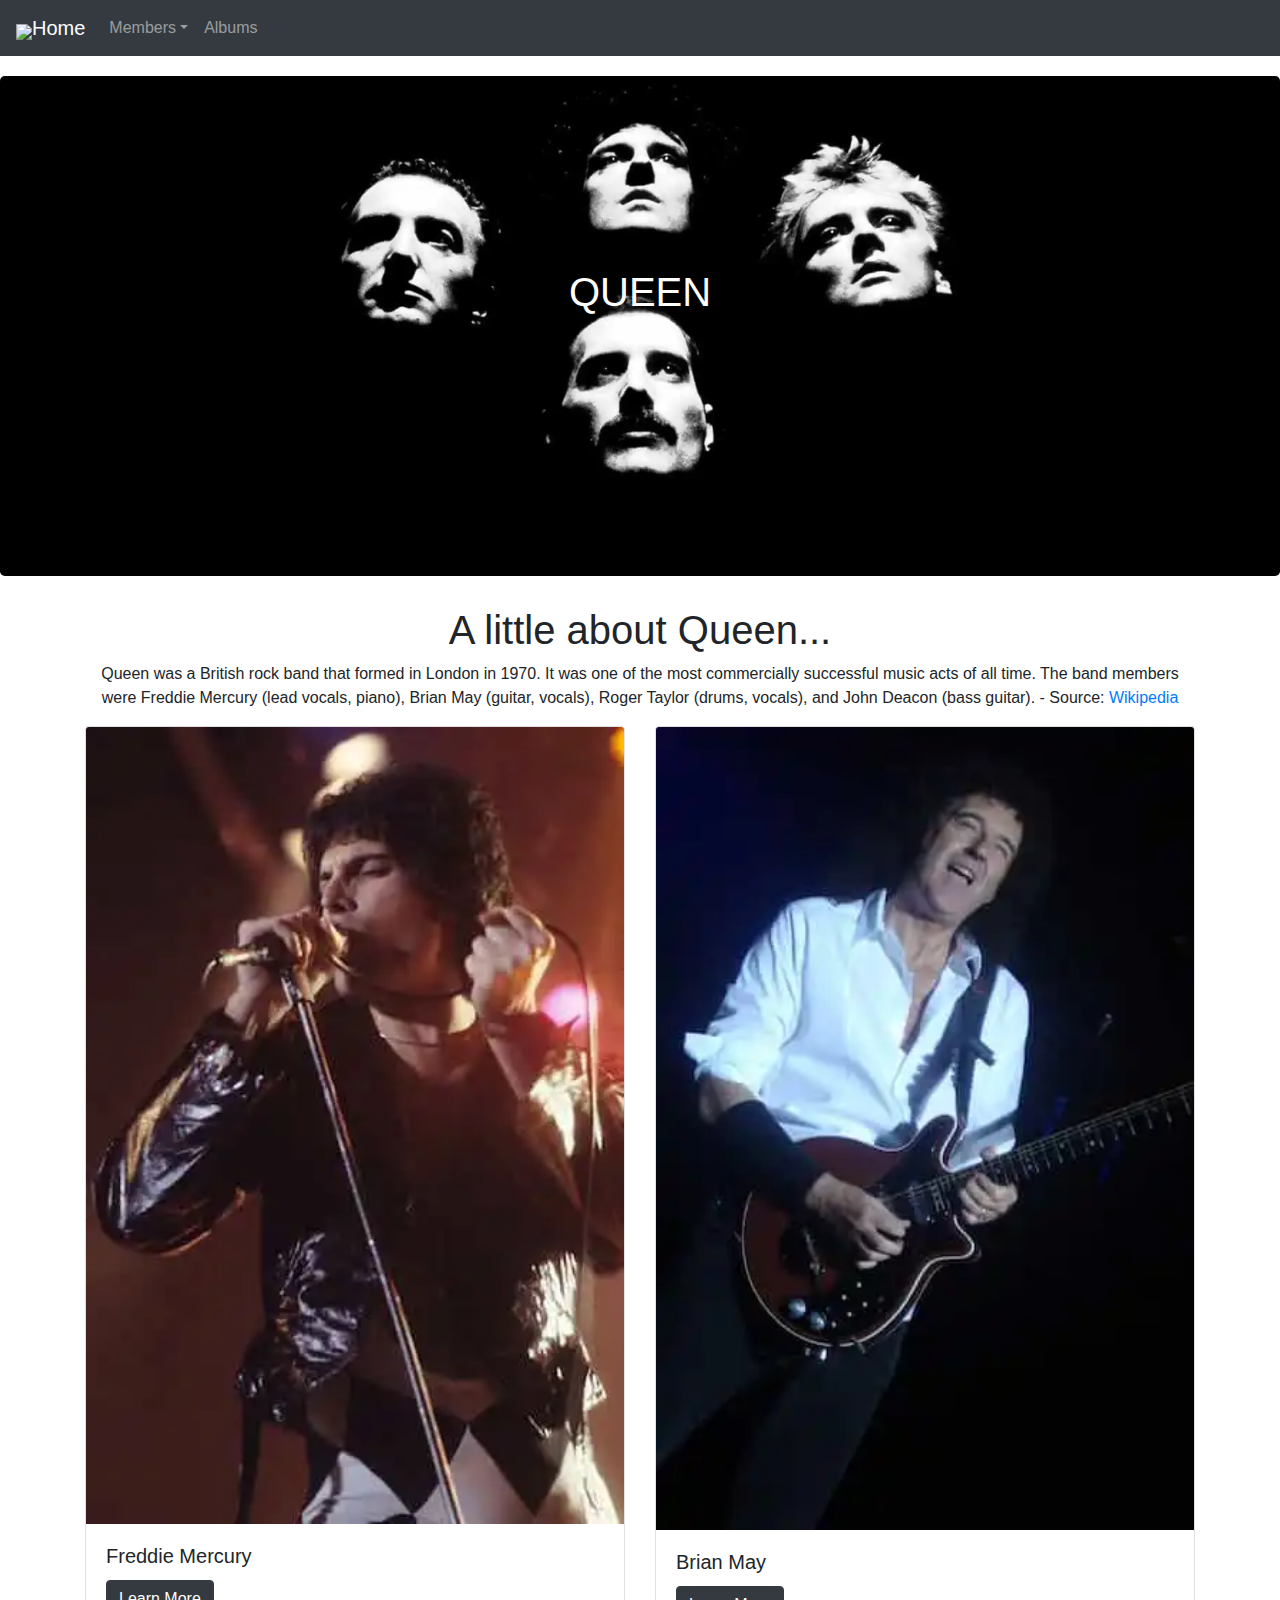
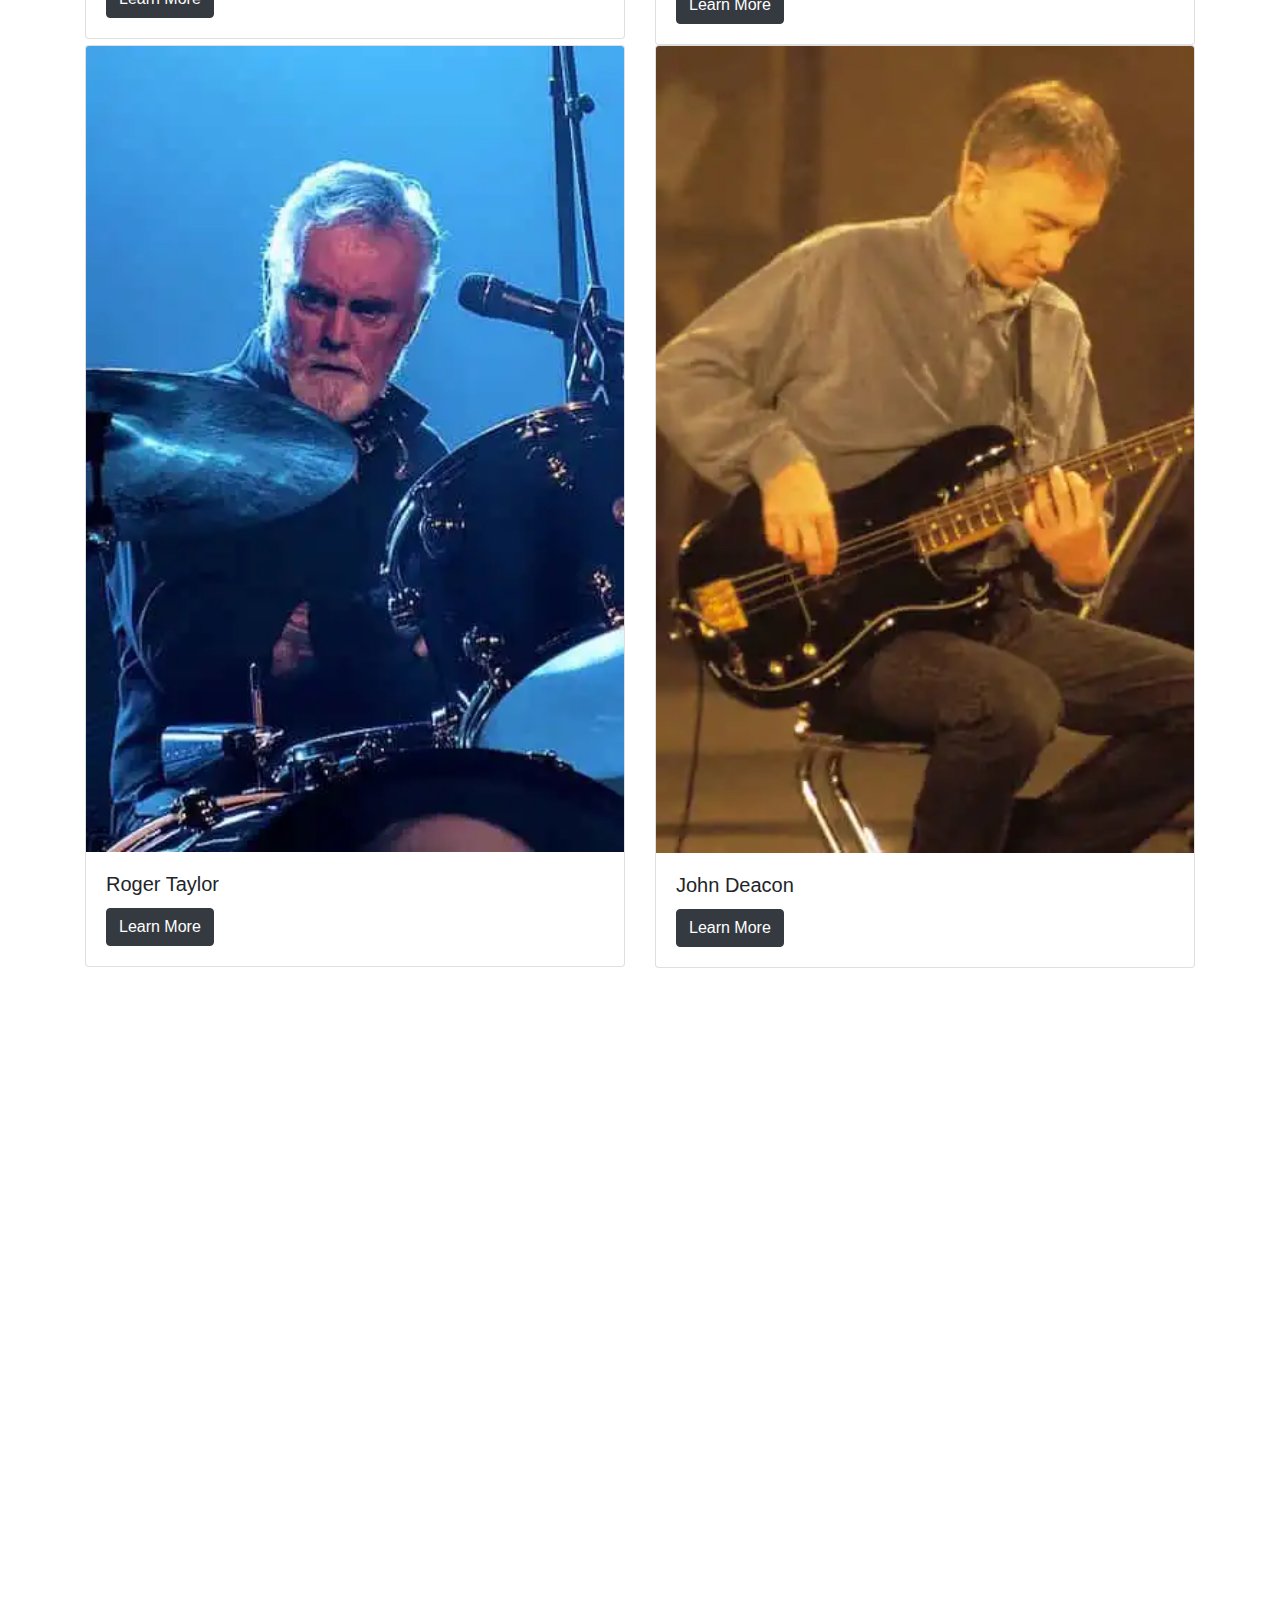
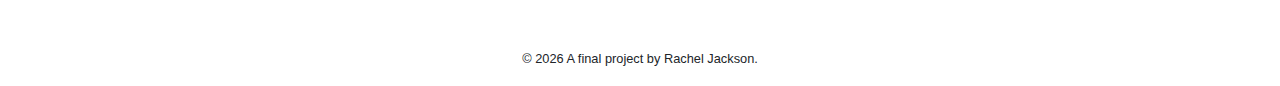
==== commit 47c31af1: "third commit" ====
--- a/docs/index.html
+++ b/docs/index.html
@@ -11,7 +11,8 @@
 </head>
 <body>
   <nav class="navbar navbar-expand-lg navbar-dark bg-dark">
-  <a class="navbar-brand" href="index.html">Queen</a>
+  <img style="max-width:100px; margin-top: 7px;" src="/img/queen-logo-white.png">
+  <a class="navbar-brand" href="index.html"> Home </a>
   <button class="navbar-toggler" type="button" data-toggle="collapse" data-target="#navbarNavDropdown" aria-controls="navbarNavDropdown" aria-expanded="false" aria-label="Toggle navigation">
     <span class="navbar-toggler-icon"></span>
   </button>
@@ -41,17 +42,13 @@
 <div class="container">
   <div class="row">
     <div class="col">
-    <h1>Queen!</h1>
-    <p class="author">By Obi-Wan Kenobi</p>
-    <p class="date"> Band was formed in April of 1970</p>
+    <h1 style="text-align:center">A little about Queen...</h1>
     </div>
   </div>
 
   <div class="row">
     <div class="col">
-      <p>
-        Queen was a British rock band that formed in London in 1970. It was one of the most commercially successful music acts of all time. The band members were Freddie Mercury (lead vocals, piano), Brian May (guitar, vocals), Roger Taylor (drums, vocals), and John Deacon (bass guitar).
-      </p>
+      <p style="text-align:center">Queen was a British rock band that formed in London in 1970. It was one of the most commercially successful music acts of all time. The band members were Freddie Mercury (lead vocals, piano), Brian May (guitar, vocals), Roger Taylor (drums, vocals), and John Deacon (bass guitar). - Source: <a href="https://en.wikipedia.org/wiki/Queen_(band)" target="_blank">Wikipedia</a></p>
     </div>
   </div>
   <div class="row">
@@ -61,7 +58,7 @@
         <img class="card-img-top" src="img/members/freddie-mercury-color.jpg" alt="Band Member Photo">
       <div class="card-body">
         <h5 class="card-title"> Freddie Mercury </h5>
-        <a href="freddie-mercury.html" class="btn btn-primary">Learn More</a>
+        <a href="freddie-mercury.html" class="btn btn-dark">Learn More</a>
       </div>
     </div>
   </div>
@@ -71,7 +68,7 @@
         <img class="card-img-top" src="img/members/brian-may-color.jpg" alt="Band Member Photo">
       <div class="card-body">
         <h5 class="card-title"> Brian May </h5>
-        <a href="freddie-mercury.html" class="btn btn-primary">Learn More</a>
+        <a href="freddie-mercury.html" class="btn btn-dark">Learn More</a>
       </div>
     </div>
   </div>
@@ -81,7 +78,7 @@
         <img class="card-img-top" src="img/members/roger-taylor-color.jpg" alt="Band Member Photo">
       <div class="card-body">
         <h5 class="card-title"> Roger Taylor </h5>
-        <a href="freddie-mercury.html" class="btn btn-primary">Learn More</a>
+        <a href="freddie-mercury.html" class="btn btn-dark">Learn More</a>
       </div>
     </div>
   </div>
@@ -91,11 +88,13 @@
         <img class="card-img-top" src="img/members/john-deacon-color.jpg" alt="Band Member Photo">
       <div class="card-body">
         <h5 class="card-title"> John Deacon </h5>
-        <a href="freddie-mercury.html" class="btn btn-primary">Learn More</a>
+        <a href="freddie-mercury.html" class="btn btn-dark">Learn More</a>
       </div>
     </div>
   </div>
   
+    <br>
+    <iframe title="Queen's Billboard Hits" aria-label="Bar Chart" id="datawrapper-chart-gA1oy" src="//datawrapper.dwcdn.net/gA1oy/1/" scrolling="no" frameborder="0" style="width: 0; min-width: 100% !important; border: none;" height="678"></iframe><script type="text/javascript">!function(){"use strict";window.addEventListener("message",function(a){if(void 0!==a.data["datawrapper-height"])for(var e in a.data["datawrapper-height"]){var t=document.getElementById("datawrapper-chart-"+e)||document.querySelector("iframe[src*='"+e+"']");t&&(t.style.height=a.data["datawrapper-height"][e]+"px")}})}();</script>
 </div>
 </div>
 
--- a/docs/css/main.css
+++ b/docs/css/main.css
@@ -3,5 +3,5 @@
  * Copyright 2011-2019 The Bootstrap Authors
  * Copyright 2011-2019 Twitter, Inc.
  * Licensed under MIT (https://github.com/twbs/bootstrap/blob/master/LICENSE)
- */:root{--blue:#007bff;--indigo:#6610f2;--purple:#6f42c1;--pink:#e83e8c;--red:#dc3545;--orange:#fd7e14;--yellow:#ffc107;--green:#28a745;--teal:#20c997;--cyan:#17a2b8;--white:#fff;--gray:#6c757d;--gray-dark:#343a40;--primary:#007bff;--secondary:#6c757d;--success:#28a745;--info:#17a2b8;--warning:#ffc107;--danger:#dc3545;--light:#f8f9fa;--dark:#343a40;--breakpoint-xs:0;--breakpoint-sm:576px;--breakpoint-md:768px;--breakpoint-lg:992px;--breakpoint-xl:1200px;--font-family-sans-serif:-apple-system,BlinkMacSystemFont,"Segoe UI",Roboto,"Helvetica Neue",Arial,"Noto Sans",sans-serif,"Apple Color Emoji","Segoe UI Emoji","Segoe UI Symbol","Noto Color Emoji";--font-family-monospace:SFMono-Regular,Menlo,Monaco,Consolas,"Liberation Mono","Courier New",monospace}*,:after,:before{box-sizing:border-box}html{font-family:sans-serif;line-height:1.15;-webkit-text-size-adjust:100%;-webkit-tap-highlight-color:rgba(0,0,0,0)}article,aside,figcaption,figure,footer,header,hgroup,main,nav,section{display:block}body{margin:0;font-family:-apple-system,BlinkMacSystemFont,Segoe UI,Roboto,Helvetica Neue,Arial,Noto Sans,sans-serif,Apple Color Emoji,Segoe UI Emoji,Segoe UI Symbol,Noto Color Emoji;font-size:1rem;font-weight:400;line-height:1.5;color:#212529;text-align:left;background-color:#fff}[tabindex="-1"]:focus{outline:0!important}hr{box-sizing:content-box;height:0;overflow:visible}h1,h2,h3,h4,h5,h6{margin-top:0;margin-bottom:.5rem}p{margin-top:0;margin-bottom:1rem}abbr[data-original-title],abbr[title]{text-decoration:underline;-webkit-text-decoration:underline dotted;-moz-text-decoration:underline dotted;text-decoration:underline dotted;cursor:help;border-bottom:0;text-decoration-skip-ink:none}address{font-style:normal;line-height:inherit}address,dl,ol,ul{margin-bottom:1rem}dl,ol,ul{margin-top:0}ol ol,ol ul,ul ol,ul ul{margin-bottom:0}dt{font-weight:700}dd{margin-bottom:.5rem;margin-left:0}blockquote{margin:0 0 1rem}b,strong{font-weight:bolder}small{font-size:80%}sub,sup{position:relative;font-size:75%;line-height:0;vertical-align:baseline}sub{bottom:-.25em}sup{top:-.5em}a{color:#007bff;text-decoration:none;background-color:transparent}a:hover{color:#0056b3;text-decoration:underline}a:not([href]):not([tabindex]){color:inherit;text-decoration:none}a:not([href]):not([tabindex]):focus,a:not([href]):not([tabindex]):hover{color:inherit;text-decoration:none}a:not([href]):not([tabindex]):focus{outline:0}code,kbd,pre,samp{font-family:SFMono-Regular,Menlo,Monaco,Consolas,Liberation Mono,Courier New,monospace;font-size:1em}pre{margin-top:0;margin-bottom:1rem;overflow:auto}figure{margin:0 0 1rem}img{border-style:none}img,svg{vertical-align:middle}svg{overflow:hidden}table{border-collapse:collapse}caption{padding-top:.75rem;padding-bottom:.75rem;color:#6c757d;text-align:left;caption-side:bottom}th{text-align:inherit}label{display:inline-block;margin-bottom:.5rem}button{border-radius:0}button:focus{outline:1px dotted;outline:5px auto -webkit-focus-ring-color}button,input,optgroup,select,textarea{margin:0;font-family:inherit;font-size:inherit;line-height:inherit}button,input{overflow:visible}button,select{text-transform:none}select{word-wrap:normal}[type=button],[type=reset],[type=submit],button{-webkit-appearance:button}[type=button]:not(:disabled),[type=reset]:not(:disabled),[type=submit]:not(:disabled),button:not(:disabled){cursor:pointer}[type=button]::-moz-focus-inner,[type=reset]::-moz-focus-inner,[type=submit]::-moz-focus-inner,button::-moz-focus-inner{padding:0;border-style:none}input[type=checkbox],input[type=radio]{box-sizing:border-box;padding:0}input[type=date],input[type=datetime-local],input[type=month],input[type=time]{-webkit-appearance:listbox}textarea{overflow:auto;resize:vertical}fieldset{min-width:0;padding:0;margin:0;border:0}legend{display:block;width:100%;max-width:100%;padding:0;margin-bottom:.5rem;font-size:1.5rem;line-height:inherit;color:inherit;white-space:normal}progress{vertical-align:baseline}[type=number]::-webkit-inner-spin-button,[type=number]::-webkit-outer-spin-button{height:auto}[type=search]{outline-offset:-2px;-webkit-appearance:none}[type=search]::-webkit-search-decoration{-webkit-appearance:none}::-webkit-file-upload-button{font:inherit;-webkit-appearance:button}output{display:inline-block}summary{display:list-item;cursor:pointer}template{display:none}[hidden]{display:none!important}.h1,.h2,.h3,.h4,.h5,.h6,h1,h2,h3,h4,h5,h6{margin-bottom:.5rem;font-weight:500;line-height:1.2}.h1,h1{font-size:2.5rem}.h2,h2{font-size:2rem}.h3,h3{font-size:1.75rem}.h4,h4{font-size:1.5rem}.h5,h5{font-size:1.25rem}.h6,h6{font-size:1rem}.lead{font-size:1.25rem;font-weight:300}.display-1{font-size:6rem}.display-1,.display-2{font-weight:300;line-height:1.2}.display-2{font-size:5.5rem}.display-3{font-size:4.5rem}.display-3,.display-4{font-weight:300;line-height:1.2}.display-4{font-size:3.5rem}hr{margin-top:1rem;margin-bottom:1rem;border:0;border-top:1px solid rgba(0,0,0,.1)}.small,small{font-size:80%;font-weight:400}.mark,mark{padding:.2em;background-color:#fcf8e3}.list-inline,.list-unstyled{padding-left:0;list-style:none}.list-inline-item{display:inline-block}.list-inline-item:not(:last-child){margin-right:.5rem}.initialism{font-size:90%;text-transform:uppercase}.blockquote{margin-bottom:1rem;font-size:1.25rem}.blockquote-footer{display:block;font-size:80%;color:#6c757d}.blockquote-footer:before{content:"\2014\00A0"}.img-fluid,.img-thumbnail{max-width:100%;height:auto}.img-thumbnail{padding:.25rem;background-color:#fff;border:1px solid #dee2e6;border-radius:.25rem}.figure{display:inline-block}.figure-img{margin-bottom:.5rem;line-height:1}.figure-caption{font-size:90%;color:#6c757d}code{font-size:87.5%;color:#e83e8c;word-break:break-word}a>code{color:inherit}kbd{padding:.2rem .4rem;font-size:87.5%;color:#fff;background-color:#212529;border-radius:.2rem}kbd kbd{padding:0;font-size:100%;font-weight:700}pre{display:block;font-size:87.5%;color:#212529}pre code{font-size:inherit;color:inherit;word-break:normal}.pre-scrollable{max-height:340px;overflow-y:scroll}.container{width:100%;padding-right:15px;padding-left:15px;margin-right:auto;margin-left:auto}@media (min-width:576px){.container{max-width:540px}}@media (min-width:768px){.container{max-width:720px}}@media (min-width:992px){.container{max-width:960px}}@media (min-width:1200px){.container{max-width:1140px}}.container-fluid{width:100%;padding-right:15px;padding-left:15px;margin-right:auto;margin-left:auto}.row{display:-webkit-flex;display:-ms-flexbox;display:flex;-webkit-flex-wrap:wrap;-ms-flex-wrap:wrap;flex-wrap:wrap;margin-right:-15px;margin-left:-15px}.no-gutters{margin-right:0;margin-left:0}.no-gutters>.col,.no-gutters>[class*=col-]{padding-right:0;padding-left:0}.col,.col-1,.col-2,.col-3,.col-4,.col-5,.col-6,.col-7,.col-8,.col-9,.col-10,.col-11,.col-12,.col-auto,.col-lg,.col-lg-1,.col-lg-2,.col-lg-3,.col-lg-4,.col-lg-5,.col-lg-6,.col-lg-7,.col-lg-8,.col-lg-9,.col-lg-10,.col-lg-11,.col-lg-12,.col-lg-auto,.col-md,.col-md-1,.col-md-2,.col-md-3,.col-md-4,.col-md-5,.col-md-6,.col-md-7,.col-md-8,.col-md-9,.col-md-10,.col-md-11,.col-md-12,.col-md-auto,.col-sm,.col-sm-1,.col-sm-2,.col-sm-3,.col-sm-4,.col-sm-5,.col-sm-6,.col-sm-7,.col-sm-8,.col-sm-9,.col-sm-10,.col-sm-11,.col-sm-12,.col-sm-auto,.col-xl,.col-xl-1,.col-xl-2,.col-xl-3,.col-xl-4,.col-xl-5,.col-xl-6,.col-xl-7,.col-xl-8,.col-xl-9,.col-xl-10,.col-xl-11,.col-xl-12,.col-xl-auto{position:relative;width:100%;padding-right:15px;padding-left:15px}.col{-webkit-flex-basis:0;-ms-flex-preferred-size:0;flex-basis:0;-webkit-flex-grow:1;-ms-flex-positive:1;flex-grow:1;max-width:100%}.col-auto{-webkit-flex:0 0 auto;-ms-flex:0 0 auto;flex:0 0 auto;width:auto;max-width:100%}.col-1{-webkit-flex:0 0 8.33333%;-ms-flex:0 0 8.33333%;flex:0 0 8.33333%;max-width:8.33333%}.col-2{-webkit-flex:0 0 16.66667%;-ms-flex:0 0 16.66667%;flex:0 0 16.66667%;max-width:16.66667%}.col-3{-webkit-flex:0 0 25%;-ms-flex:0 0 25%;flex:0 0 25%;max-width:25%}.col-4{-webkit-flex:0 0 33.33333%;-ms-flex:0 0 33.33333%;flex:0 0 33.33333%;max-width:33.33333%}.col-5{-webkit-flex:0 0 41.66667%;-ms-flex:0 0 41.66667%;flex:0 0 41.66667%;max-width:41.66667%}.col-6{-webkit-flex:0 0 50%;-ms-flex:0 0 50%;flex:0 0 50%;max-width:50%}.col-7{-webkit-flex:0 0 58.33333%;-ms-flex:0 0 58.33333%;flex:0 0 58.33333%;max-width:58.33333%}.col-8{-webkit-flex:0 0 66.66667%;-ms-flex:0 0 66.66667%;flex:0 0 66.66667%;max-width:66.66667%}.col-9{-webkit-flex:0 0 75%;-ms-flex:0 0 75%;flex:0 0 75%;max-width:75%}.col-10{-webkit-flex:0 0 83.33333%;-ms-flex:0 0 83.33333%;flex:0 0 83.33333%;max-width:83.33333%}.col-11{-webkit-flex:0 0 91.66667%;-ms-flex:0 0 91.66667%;flex:0 0 91.66667%;max-width:91.66667%}.col-12{-webkit-flex:0 0 100%;-ms-flex:0 0 100%;flex:0 0 100%;max-width:100%}.order-first{-webkit-order:-1;-ms-flex-order:-1;order:-1}.order-last{-webkit-order:13;-ms-flex-order:13;order:13}.order-0{-webkit-order:0;-ms-flex-order:0;order:0}.order-1{-webkit-order:1;-ms-flex-order:1;order:1}.order-2{-webkit-order:2;-ms-flex-order:2;order:2}.order-3{-webkit-order:3;-ms-flex-order:3;order:3}.order-4{-webkit-order:4;-ms-flex-order:4;order:4}.order-5{-webkit-order:5;-ms-flex-order:5;order:5}.order-6{-webkit-order:6;-ms-flex-order:6;order:6}.order-7{-webkit-order:7;-ms-flex-order:7;order:7}.order-8{-webkit-order:8;-ms-flex-order:8;order:8}.order-9{-webkit-order:9;-ms-flex-order:9;order:9}.order-10{-webkit-order:10;-ms-flex-order:10;order:10}.order-11{-webkit-order:11;-ms-flex-order:11;order:11}.order-12{-webkit-order:12;-ms-flex-order:12;order:12}.offset-1{margin-left:8.33333%}.offset-2{margin-left:16.66667%}.offset-3{margin-left:25%}.offset-4{margin-left:33.33333%}.offset-5{margin-left:41.66667%}.offset-6{margin-left:50%}.offset-7{margin-left:58.33333%}.offset-8{margin-left:66.66667%}.offset-9{margin-left:75%}.offset-10{margin-left:83.33333%}.offset-11{margin-left:91.66667%}@media (min-width:576px){.col-sm{-webkit-flex-basis:0;-ms-flex-preferred-size:0;flex-basis:0;-webkit-flex-grow:1;-ms-flex-positive:1;flex-grow:1;max-width:100%}.col-sm-auto{-webkit-flex:0 0 auto;-ms-flex:0 0 auto;flex:0 0 auto;width:auto;max-width:100%}.col-sm-1{-webkit-flex:0 0 8.33333%;-ms-flex:0 0 8.33333%;flex:0 0 8.33333%;max-width:8.33333%}.col-sm-2{-webkit-flex:0 0 16.66667%;-ms-flex:0 0 16.66667%;flex:0 0 16.66667%;max-width:16.66667%}.col-sm-3{-webkit-flex:0 0 25%;-ms-flex:0 0 25%;flex:0 0 25%;max-width:25%}.col-sm-4{-webkit-flex:0 0 33.33333%;-ms-flex:0 0 33.33333%;flex:0 0 33.33333%;max-width:33.33333%}.col-sm-5{-webkit-flex:0 0 41.66667%;-ms-flex:0 0 41.66667%;flex:0 0 41.66667%;max-width:41.66667%}.col-sm-6{-webkit-flex:0 0 50%;-ms-flex:0 0 50%;flex:0 0 50%;max-width:50%}.col-sm-7{-webkit-flex:0 0 58.33333%;-ms-flex:0 0 58.33333%;flex:0 0 58.33333%;max-width:58.33333%}.col-sm-8{-webkit-flex:0 0 66.66667%;-ms-flex:0 0 66.66667%;flex:0 0 66.66667%;max-width:66.66667%}.col-sm-9{-webkit-flex:0 0 75%;-ms-flex:0 0 75%;flex:0 0 75%;max-width:75%}.col-sm-10{-webkit-flex:0 0 83.33333%;-ms-flex:0 0 83.33333%;flex:0 0 83.33333%;max-width:83.33333%}.col-sm-11{-webkit-flex:0 0 91.66667%;-ms-flex:0 0 91.66667%;flex:0 0 91.66667%;max-width:91.66667%}.col-sm-12{-webkit-flex:0 0 100%;-ms-flex:0 0 100%;flex:0 0 100%;max-width:100%}.order-sm-first{-webkit-order:-1;-ms-flex-order:-1;order:-1}.order-sm-last{-webkit-order:13;-ms-flex-order:13;order:13}.order-sm-0{-webkit-order:0;-ms-flex-order:0;order:0}.order-sm-1{-webkit-order:1;-ms-flex-order:1;order:1}.order-sm-2{-webkit-order:2;-ms-flex-order:2;order:2}.order-sm-3{-webkit-order:3;-ms-flex-order:3;order:3}.order-sm-4{-webkit-order:4;-ms-flex-order:4;order:4}.order-sm-5{-webkit-order:5;-ms-flex-order:5;order:5}.order-sm-6{-webkit-order:6;-ms-flex-order:6;order:6}.order-sm-7{-webkit-order:7;-ms-flex-order:7;order:7}.order-sm-8{-webkit-order:8;-ms-flex-order:8;order:8}.order-sm-9{-webkit-order:9;-ms-flex-order:9;order:9}.order-sm-10{-webkit-order:10;-ms-flex-order:10;order:10}.order-sm-11{-webkit-order:11;-ms-flex-order:11;order:11}.order-sm-12{-webkit-order:12;-ms-flex-order:12;order:12}.offset-sm-0{margin-left:0}.offset-sm-1{margin-left:8.33333%}.offset-sm-2{margin-left:16.66667%}.offset-sm-3{margin-left:25%}.offset-sm-4{margin-left:33.33333%}.offset-sm-5{margin-left:41.66667%}.offset-sm-6{margin-left:50%}.offset-sm-7{margin-left:58.33333%}.offset-sm-8{margin-left:66.66667%}.offset-sm-9{margin-left:75%}.offset-sm-10{margin-left:83.33333%}.offset-sm-11{margin-left:91.66667%}}@media (min-width:768px){.col-md{-webkit-flex-basis:0;-ms-flex-preferred-size:0;flex-basis:0;-webkit-flex-grow:1;-ms-flex-positive:1;flex-grow:1;max-width:100%}.col-md-auto{-webkit-flex:0 0 auto;-ms-flex:0 0 auto;flex:0 0 auto;width:auto;max-width:100%}.col-md-1{-webkit-flex:0 0 8.33333%;-ms-flex:0 0 8.33333%;flex:0 0 8.33333%;max-width:8.33333%}.col-md-2{-webkit-flex:0 0 16.66667%;-ms-flex:0 0 16.66667%;flex:0 0 16.66667%;max-width:16.66667%}.col-md-3{-webkit-flex:0 0 25%;-ms-flex:0 0 25%;flex:0 0 25%;max-width:25%}.col-md-4{-webkit-flex:0 0 33.33333%;-ms-flex:0 0 33.33333%;flex:0 0 33.33333%;max-width:33.33333%}.col-md-5{-webkit-flex:0 0 41.66667%;-ms-flex:0 0 41.66667%;flex:0 0 41.66667%;max-width:41.66667%}.col-md-6{-webkit-flex:0 0 50%;-ms-flex:0 0 50%;flex:0 0 50%;max-width:50%}.col-md-7{-webkit-flex:0 0 58.33333%;-ms-flex:0 0 58.33333%;flex:0 0 58.33333%;max-width:58.33333%}.col-md-8{-webkit-flex:0 0 66.66667%;-ms-flex:0 0 66.66667%;flex:0 0 66.66667%;max-width:66.66667%}.col-md-9{-webkit-flex:0 0 75%;-ms-flex:0 0 75%;flex:0 0 75%;max-width:75%}.col-md-10{-webkit-flex:0 0 83.33333%;-ms-flex:0 0 83.33333%;flex:0 0 83.33333%;max-width:83.33333%}.col-md-11{-webkit-flex:0 0 91.66667%;-ms-flex:0 0 91.66667%;flex:0 0 91.66667%;max-width:91.66667%}.col-md-12{-webkit-flex:0 0 100%;-ms-flex:0 0 100%;flex:0 0 100%;max-width:100%}.order-md-first{-webkit-order:-1;-ms-flex-order:-1;order:-1}.order-md-last{-webkit-order:13;-ms-flex-order:13;order:13}.order-md-0{-webkit-order:0;-ms-flex-order:0;order:0}.order-md-1{-webkit-order:1;-ms-flex-order:1;order:1}.order-md-2{-webkit-order:2;-ms-flex-order:2;order:2}.order-md-3{-webkit-order:3;-ms-flex-order:3;order:3}.order-md-4{-webkit-order:4;-ms-flex-order:4;order:4}.order-md-5{-webkit-order:5;-ms-flex-order:5;order:5}.order-md-6{-webkit-order:6;-ms-flex-order:6;order:6}.order-md-7{-webkit-order:7;-ms-flex-order:7;order:7}.order-md-8{-webkit-order:8;-ms-flex-order:8;order:8}.order-md-9{-webkit-order:9;-ms-flex-order:9;order:9}.order-md-10{-webkit-order:10;-ms-flex-order:10;order:10}.order-md-11{-webkit-order:11;-ms-flex-order:11;order:11}.order-md-12{-webkit-order:12;-ms-flex-order:12;order:12}.offset-md-0{margin-left:0}.offset-md-1{margin-left:8.33333%}.offset-md-2{margin-left:16.66667%}.offset-md-3{margin-left:25%}.offset-md-4{margin-left:33.33333%}.offset-md-5{margin-left:41.66667%}.offset-md-6{margin-left:50%}.offset-md-7{margin-left:58.33333%}.offset-md-8{margin-left:66.66667%}.offset-md-9{margin-left:75%}.offset-md-10{margin-left:83.33333%}.offset-md-11{margin-left:91.66667%}}@media (min-width:992px){.col-lg{-webkit-flex-basis:0;-ms-flex-preferred-size:0;flex-basis:0;-webkit-flex-grow:1;-ms-flex-positive:1;flex-grow:1;max-width:100%}.col-lg-auto{-webkit-flex:0 0 auto;-ms-flex:0 0 auto;flex:0 0 auto;width:auto;max-width:100%}.col-lg-1{-webkit-flex:0 0 8.33333%;-ms-flex:0 0 8.33333%;flex:0 0 8.33333%;max-width:8.33333%}.col-lg-2{-webkit-flex:0 0 16.66667%;-ms-flex:0 0 16.66667%;flex:0 0 16.66667%;max-width:16.66667%}.col-lg-3{-webkit-flex:0 0 25%;-ms-flex:0 0 25%;flex:0 0 25%;max-width:25%}.col-lg-4{-webkit-flex:0 0 33.33333%;-ms-flex:0 0 33.33333%;flex:0 0 33.33333%;max-width:33.33333%}.col-lg-5{-webkit-flex:0 0 41.66667%;-ms-flex:0 0 41.66667%;flex:0 0 41.66667%;max-width:41.66667%}.col-lg-6{-webkit-flex:0 0 50%;-ms-flex:0 0 50%;flex:0 0 50%;max-width:50%}.col-lg-7{-webkit-flex:0 0 58.33333%;-ms-flex:0 0 58.33333%;flex:0 0 58.33333%;max-width:58.33333%}.col-lg-8{-webkit-flex:0 0 66.66667%;-ms-flex:0 0 66.66667%;flex:0 0 66.66667%;max-width:66.66667%}.col-lg-9{-webkit-flex:0 0 75%;-ms-flex:0 0 75%;flex:0 0 75%;max-width:75%}.col-lg-10{-webkit-flex:0 0 83.33333%;-ms-flex:0 0 83.33333%;flex:0 0 83.33333%;max-width:83.33333%}.col-lg-11{-webkit-flex:0 0 91.66667%;-ms-flex:0 0 91.66667%;flex:0 0 91.66667%;max-width:91.66667%}.col-lg-12{-webkit-flex:0 0 100%;-ms-flex:0 0 100%;flex:0 0 100%;max-width:100%}.order-lg-first{-webkit-order:-1;-ms-flex-order:-1;order:-1}.order-lg-last{-webkit-order:13;-ms-flex-order:13;order:13}.order-lg-0{-webkit-order:0;-ms-flex-order:0;order:0}.order-lg-1{-webkit-order:1;-ms-flex-order:1;order:1}.order-lg-2{-webkit-order:2;-ms-flex-order:2;order:2}.order-lg-3{-webkit-order:3;-ms-flex-order:3;order:3}.order-lg-4{-webkit-order:4;-ms-flex-order:4;order:4}.order-lg-5{-webkit-order:5;-ms-flex-order:5;order:5}.order-lg-6{-webkit-order:6;-ms-flex-order:6;order:6}.order-lg-7{-webkit-order:7;-ms-flex-order:7;order:7}.order-lg-8{-webkit-order:8;-ms-flex-order:8;order:8}.order-lg-9{-webkit-order:9;-ms-flex-order:9;order:9}.order-lg-10{-webkit-order:10;-ms-flex-order:10;order:10}.order-lg-11{-webkit-order:11;-ms-flex-order:11;order:11}.order-lg-12{-webkit-order:12;-ms-flex-order:12;order:12}.offset-lg-0{margin-left:0}.offset-lg-1{margin-left:8.33333%}.offset-lg-2{margin-left:16.66667%}.offset-lg-3{margin-left:25%}.offset-lg-4{margin-left:33.33333%}.offset-lg-5{margin-left:41.66667%}.offset-lg-6{margin-left:50%}.offset-lg-7{margin-left:58.33333%}.offset-lg-8{margin-left:66.66667%}.offset-lg-9{margin-left:75%}.offset-lg-10{margin-left:83.33333%}.offset-lg-11{margin-left:91.66667%}}@media (min-width:1200px){.col-xl{-webkit-flex-basis:0;-ms-flex-preferred-size:0;flex-basis:0;-webkit-flex-grow:1;-ms-flex-positive:1;flex-grow:1;max-width:100%}.col-xl-auto{-webkit-flex:0 0 auto;-ms-flex:0 0 auto;flex:0 0 auto;width:auto;max-width:100%}.col-xl-1{-webkit-flex:0 0 8.33333%;-ms-flex:0 0 8.33333%;flex:0 0 8.33333%;max-width:8.33333%}.col-xl-2{-webkit-flex:0 0 16.66667%;-ms-flex:0 0 16.66667%;flex:0 0 16.66667%;max-width:16.66667%}.col-xl-3{-webkit-flex:0 0 25%;-ms-flex:0 0 25%;flex:0 0 25%;max-width:25%}.col-xl-4{-webkit-flex:0 0 33.33333%;-ms-flex:0 0 33.33333%;flex:0 0 33.33333%;max-width:33.33333%}.col-xl-5{-webkit-flex:0 0 41.66667%;-ms-flex:0 0 41.66667%;flex:0 0 41.66667%;max-width:41.66667%}.col-xl-6{-webkit-flex:0 0 50%;-ms-flex:0 0 50%;flex:0 0 50%;max-width:50%}.col-xl-7{-webkit-flex:0 0 58.33333%;-ms-flex:0 0 58.33333%;flex:0 0 58.33333%;max-width:58.33333%}.col-xl-8{-webkit-flex:0 0 66.66667%;-ms-flex:0 0 66.66667%;flex:0 0 66.66667%;max-width:66.66667%}.col-xl-9{-webkit-flex:0 0 75%;-ms-flex:0 0 75%;flex:0 0 75%;max-width:75%}.col-xl-10{-webkit-flex:0 0 83.33333%;-ms-flex:0 0 83.33333%;flex:0 0 83.33333%;max-width:83.33333%}.col-xl-11{-webkit-flex:0 0 91.66667%;-ms-flex:0 0 91.66667%;flex:0 0 91.66667%;max-width:91.66667%}.col-xl-12{-webkit-flex:0 0 100%;-ms-flex:0 0 100%;flex:0 0 100%;max-width:100%}.order-xl-first{-webkit-order:-1;-ms-flex-order:-1;order:-1}.order-xl-last{-webkit-order:13;-ms-flex-order:13;order:13}.order-xl-0{-webkit-order:0;-ms-flex-order:0;order:0}.order-xl-1{-webkit-order:1;-ms-flex-order:1;order:1}.order-xl-2{-webkit-order:2;-ms-flex-order:2;order:2}.order-xl-3{-webkit-order:3;-ms-flex-order:3;order:3}.order-xl-4{-webkit-order:4;-ms-flex-order:4;order:4}.order-xl-5{-webkit-order:5;-ms-flex-order:5;order:5}.order-xl-6{-webkit-order:6;-ms-flex-order:6;order:6}.order-xl-7{-webkit-order:7;-ms-flex-order:7;order:7}.order-xl-8{-webkit-order:8;-ms-flex-order:8;order:8}.order-xl-9{-webkit-order:9;-ms-flex-order:9;order:9}.order-xl-10{-webkit-order:10;-ms-flex-order:10;order:10}.order-xl-11{-webkit-order:11;-ms-flex-order:11;order:11}.order-xl-12{-webkit-order:12;-ms-flex-order:12;order:12}.offset-xl-0{margin-left:0}.offset-xl-1{margin-left:8.33333%}.offset-xl-2{margin-left:16.66667%}.offset-xl-3{margin-left:25%}.offset-xl-4{margin-left:33.33333%}.offset-xl-5{margin-left:41.66667%}.offset-xl-6{margin-left:50%}.offset-xl-7{margin-left:58.33333%}.offset-xl-8{margin-left:66.66667%}.offset-xl-9{margin-left:75%}.offset-xl-10{margin-left:83.33333%}.offset-xl-11{margin-left:91.66667%}}.table{width:100%;margin-bottom:1rem;color:#212529}.table td,.table th{padding:.75rem;vertical-align:top;border-top:1px solid #dee2e6}.table thead th{vertical-align:bottom;border-bottom:2px solid #dee2e6}.table tbody+tbody{border-top:2px solid #dee2e6}.table-sm td,.table-sm th{padding:.3rem}.table-bordered,.table-bordered td,.table-bordered th{border:1px solid #dee2e6}.table-bordered thead td,.table-bordered thead th{border-bottom-width:2px}.table-borderless tbody+tbody,.table-borderless td,.table-borderless th,.table-borderless thead th{border:0}.table-striped tbody tr:nth-of-type(odd){background-color:rgba(0,0,0,.05)}.table-hover tbody tr:hover{color:#212529;background-color:rgba(0,0,0,.075)}.table-primary,.table-primary>td,.table-primary>th{background-color:#b8daff}.table-primary tbody+tbody,.table-primary td,.table-primary th,.table-primary thead th{border-color:#7abaff}.table-hover .table-primary:hover{background-color:#9fcdff}.table-hover .table-primary:hover>td,.table-hover .table-primary:hover>th{background-color:#9fcdff}.table-secondary,.table-secondary>td,.table-secondary>th{background-color:#d6d8db}.table-secondary tbody+tbody,.table-secondary td,.table-secondary th,.table-secondary thead th{border-color:#b3b7bb}.table-hover .table-secondary:hover{background-color:#c8cbcf}.table-hover .table-secondary:hover>td,.table-hover .table-secondary:hover>th{background-color:#c8cbcf}.table-success,.table-success>td,.table-success>th{background-color:#c3e6cb}.table-success tbody+tbody,.table-success td,.table-success th,.table-success thead th{border-color:#8fd19e}.table-hover .table-success:hover{background-color:#b1dfbb}.table-hover .table-success:hover>td,.table-hover .table-success:hover>th{background-color:#b1dfbb}.table-info,.table-info>td,.table-info>th{background-color:#bee5eb}.table-info tbody+tbody,.table-info td,.table-info th,.table-info thead th{border-color:#86cfda}.table-hover .table-info:hover{background-color:#abdde5}.table-hover .table-info:hover>td,.table-hover .table-info:hover>th{background-color:#abdde5}.table-warning,.table-warning>td,.table-warning>th{background-color:#ffeeba}.table-warning tbody+tbody,.table-warning td,.table-warning th,.table-warning thead th{border-color:#ffdf7e}.table-hover .table-warning:hover{background-color:#ffe8a1}.table-hover .table-warning:hover>td,.table-hover .table-warning:hover>th{background-color:#ffe8a1}.table-danger,.table-danger>td,.table-danger>th{background-color:#f5c6cb}.table-danger tbody+tbody,.table-danger td,.table-danger th,.table-danger thead th{border-color:#ed969e}.table-hover .table-danger:hover{background-color:#f1b0b7}.table-hover .table-danger:hover>td,.table-hover .table-danger:hover>th{background-color:#f1b0b7}.table-light,.table-light>td,.table-light>th{background-color:#fdfdfe}.table-light tbody+tbody,.table-light td,.table-light th,.table-light thead th{border-color:#fbfcfc}.table-hover .table-light:hover{background-color:#ececf6}.table-hover .table-light:hover>td,.table-hover .table-light:hover>th{background-color:#ececf6}.table-dark,.table-dark>td,.table-dark>th{background-color:#c6c8ca}.table-dark tbody+tbody,.table-dark td,.table-dark th,.table-dark thead th{border-color:#95999c}.table-hover .table-dark:hover{background-color:#b9bbbe}.table-hover .table-dark:hover>td,.table-hover .table-dark:hover>th{background-color:#b9bbbe}.table-active,.table-active>td,.table-active>th{background-color:rgba(0,0,0,.075)}.table-hover .table-active:hover{background-color:rgba(0,0,0,.075)}.table-hover .table-active:hover>td,.table-hover .table-active:hover>th{background-color:rgba(0,0,0,.075)}.table .thead-dark th{color:#fff;background-color:#343a40;border-color:#454d55}.table .thead-light th{color:#495057;background-color:#e9ecef;border-color:#dee2e6}.table-dark{color:#fff;background-color:#343a40}.table-dark td,.table-dark th,.table-dark thead th{border-color:#454d55}.table-dark.table-bordered{border:0}.table-dark.table-striped tbody tr:nth-of-type(odd){background-color:hsla(0,0%,100%,.05)}.table-dark.table-hover tbody tr:hover{color:#fff;background-color:hsla(0,0%,100%,.075)}@media (max-width:575.98px){.table-responsive-sm{display:block;width:100%;overflow-x:auto;-webkit-overflow-scrolling:touch}.table-responsive-sm>.table-bordered{border:0}}@media (max-width:767.98px){.table-responsive-md{display:block;width:100%;overflow-x:auto;-webkit-overflow-scrolling:touch}.table-responsive-md>.table-bordered{border:0}}@media (max-width:991.98px){.table-responsive-lg{display:block;width:100%;overflow-x:auto;-webkit-overflow-scrolling:touch}.table-responsive-lg>.table-bordered{border:0}}@media (max-width:1199.98px){.table-responsive-xl{display:block;width:100%;overflow-x:auto;-webkit-overflow-scrolling:touch}.table-responsive-xl>.table-bordered{border:0}}.table-responsive{display:block;width:100%;overflow-x:auto;-webkit-overflow-scrolling:touch}.table-responsive>.table-bordered{border:0}.form-control{display:block;width:100%;height:calc(1.5em + .75rem + 2px);padding:.375rem .75rem;font-size:1rem;font-weight:400;line-height:1.5;color:#495057;background-color:#fff;background-clip:padding-box;border:1px solid #ced4da;border-radius:.25rem;transition:border-color .15s ease-in-out,box-shadow .15s ease-in-out}@media (prefers-reduced-motion:reduce){.form-control{transition:none}}.form-control::-ms-expand{background-color:transparent;border:0}.form-control:focus{color:#495057;background-color:#fff;border-color:#80bdff;outline:0;box-shadow:0 0 0 .2rem rgba(0,123,255,.25)}.form-control::-webkit-input-placeholder{color:#6c757d;opacity:1}.form-control::-moz-placeholder{color:#6c757d;opacity:1}.form-control:-ms-input-placeholder{color:#6c757d;opacity:1}.form-control::-ms-input-placeholder{color:#6c757d;opacity:1}.form-control::placeholder{color:#6c757d;opacity:1}.form-control:disabled,.form-control[readonly]{background-color:#e9ecef;opacity:1}select.form-control:focus::-ms-value{color:#495057;background-color:#fff}.form-control-file,.form-control-range{display:block;width:100%}.col-form-label{padding-top:calc(.375rem + 1px);padding-bottom:calc(.375rem + 1px);margin-bottom:0;font-size:inherit;line-height:1.5}.col-form-label-lg{padding-top:calc(.5rem + 1px);padding-bottom:calc(.5rem + 1px);font-size:1.25rem;line-height:1.5}.col-form-label-sm{padding-top:calc(.25rem + 1px);padding-bottom:calc(.25rem + 1px);font-size:.875rem;line-height:1.5}.form-control-plaintext{display:block;width:100%;padding-top:.375rem;padding-bottom:.375rem;margin-bottom:0;line-height:1.5;color:#212529;background-color:transparent;border:solid transparent;border-width:1px 0}.form-control-plaintext.form-control-lg,.form-control-plaintext.form-control-sm{padding-right:0;padding-left:0}.form-control-sm{height:calc(1.5em + .5rem + 2px);padding:.25rem .5rem;font-size:.875rem;line-height:1.5;border-radius:.2rem}.form-control-lg{height:calc(1.5em + 1rem + 2px);padding:.5rem 1rem;font-size:1.25rem;line-height:1.5;border-radius:.3rem}select.form-control[multiple],select.form-control[size]{height:auto}textarea.form-control{height:auto}.form-group{margin-bottom:1rem}.form-text{display:block;margin-top:.25rem}.form-row{display:-webkit-flex;display:-ms-flexbox;display:flex;-webkit-flex-wrap:wrap;-ms-flex-wrap:wrap;flex-wrap:wrap;margin-right:-5px;margin-left:-5px}.form-row>.col,.form-row>[class*=col-]{padding-right:5px;padding-left:5px}.form-check{position:relative;display:block;padding-left:1.25rem}.form-check-input{position:absolute;margin-top:.3rem;margin-left:-1.25rem}.form-check-input:disabled~.form-check-label{color:#6c757d}.form-check-label{margin-bottom:0}.form-check-inline{display:-webkit-inline-flex;display:-ms-inline-flexbox;display:inline-flex;-webkit-align-items:center;-ms-flex-align:center;align-items:center;padding-left:0;margin-right:.75rem}.form-check-inline .form-check-input{position:static;margin-top:0;margin-right:.3125rem;margin-left:0}.valid-feedback{display:none;width:100%;margin-top:.25rem;font-size:80%;color:#28a745}.valid-tooltip{position:absolute;top:100%;z-index:5;display:none;max-width:100%;padding:.25rem .5rem;margin-top:.1rem;font-size:.875rem;line-height:1.5;color:#fff;background-color:rgba(40,167,69,.9);border-radius:.25rem}.form-control.is-valid,.was-validated .form-control:valid{border-color:#28a745;padding-right:calc(1.5em + .75rem);background-image:url("data:image/svg+xml;charset=utf-8,%3Csvg xmlns='http://www.w3.org/2000/svg' viewBox='0 0 8 8'%3E%3Cpath fill='%2328a745' d='M2.3 6.73L.6 4.53c-.4-1.04.46-1.4 1.1-.8l1.1 1.4 3.4-3.8c.6-.63 1.6-.27 1.2.7l-4 4.6c-.43.5-.8.4-1.1.1z'/%3E%3C/svg%3E");background-repeat:no-repeat;background-position:100% calc(.375em + .1875rem);background-size:calc(.75em + .375rem) calc(.75em + .375rem)}.form-control.is-valid:focus,.was-validated .form-control:valid:focus{border-color:#28a745;box-shadow:0 0 0 .2rem rgba(40,167,69,.25)}.form-control.is-valid~.valid-feedback,.form-control.is-valid~.valid-tooltip,.was-validated .form-control:valid~.valid-feedback,.was-validated .form-control:valid~.valid-tooltip{display:block}.was-validated textarea.form-control:valid,textarea.form-control.is-valid{padding-right:calc(1.5em + .75rem);background-position:top calc(.375em + .1875rem) right calc(.375em + .1875rem)}.custom-select.is-valid,.was-validated .custom-select:valid{border-color:#28a745;padding-right:calc((3em + 2.25rem)/4 + 1.75rem);background:url("data:image/svg+xml;charset=utf-8,%3Csvg xmlns='http://www.w3.org/2000/svg' viewBox='0 0 4 5'%3E%3Cpath fill='%23343a40' d='M2 0L0 2h4zm0 5L0 3h4z'/%3E%3C/svg%3E") no-repeat right .75rem center/8px 10px,url("data:image/svg+xml;charset=utf-8,%3Csvg xmlns='http://www.w3.org/2000/svg' viewBox='0 0 8 8'%3E%3Cpath fill='%2328a745' d='M2.3 6.73L.6 4.53c-.4-1.04.46-1.4 1.1-.8l1.1 1.4 3.4-3.8c.6-.63 1.6-.27 1.2.7l-4 4.6c-.43.5-.8.4-1.1.1z'/%3E%3C/svg%3E") #fff no-repeat center right 1.75rem/calc(.75em + .375rem) calc(.75em + .375rem)}.custom-select.is-valid:focus,.was-validated .custom-select:valid:focus{border-color:#28a745;box-shadow:0 0 0 .2rem rgba(40,167,69,.25)}.custom-select.is-valid~.valid-feedback,.custom-select.is-valid~.valid-tooltip,.was-validated .custom-select:valid~.valid-feedback,.was-validated .custom-select:valid~.valid-tooltip{display:block}.form-control-file.is-valid~.valid-feedback,.form-control-file.is-valid~.valid-tooltip,.was-validated .form-control-file:valid~.valid-feedback,.was-validated .form-control-file:valid~.valid-tooltip{display:block}.form-check-input.is-valid~.form-check-label,.was-validated .form-check-input:valid~.form-check-label{color:#28a745}.form-check-input.is-valid~.valid-feedback,.form-check-input.is-valid~.valid-tooltip,.was-validated .form-check-input:valid~.valid-feedback,.was-validated .form-check-input:valid~.valid-tooltip{display:block}.custom-control-input.is-valid~.custom-control-label,.was-validated .custom-control-input:valid~.custom-control-label{color:#28a745}.custom-control-input.is-valid~.custom-control-label:before,.was-validated .custom-control-input:valid~.custom-control-label:before{border-color:#28a745}.custom-control-input.is-valid~.valid-feedback,.custom-control-input.is-valid~.valid-tooltip,.was-validated .custom-control-input:valid~.valid-feedback,.was-validated .custom-control-input:valid~.valid-tooltip{display:block}.custom-control-input.is-valid:checked~.custom-control-label:before,.was-validated .custom-control-input:valid:checked~.custom-control-label:before{border-color:#34ce57;background-color:#34ce57}.custom-control-input.is-valid:focus~.custom-control-label:before,.was-validated .custom-control-input:valid:focus~.custom-control-label:before{box-shadow:0 0 0 .2rem rgba(40,167,69,.25)}.custom-control-input.is-valid:focus:not(:checked)~.custom-control-label:before,.was-validated .custom-control-input:valid:focus:not(:checked)~.custom-control-label:before{border-color:#28a745}.custom-file-input.is-valid~.custom-file-label,.was-validated .custom-file-input:valid~.custom-file-label{border-color:#28a745}.custom-file-input.is-valid~.valid-feedback,.custom-file-input.is-valid~.valid-tooltip,.was-validated .custom-file-input:valid~.valid-feedback,.was-validated .custom-file-input:valid~.valid-tooltip{display:block}.custom-file-input.is-valid:focus~.custom-file-label,.was-validated .custom-file-input:valid:focus~.custom-file-label{border-color:#28a745;box-shadow:0 0 0 .2rem rgba(40,167,69,.25)}.invalid-feedback{display:none;width:100%;margin-top:.25rem;font-size:80%;color:#dc3545}.invalid-tooltip{position:absolute;top:100%;z-index:5;display:none;max-width:100%;padding:.25rem .5rem;margin-top:.1rem;font-size:.875rem;line-height:1.5;color:#fff;background-color:rgba(220,53,69,.9);border-radius:.25rem}.form-control.is-invalid,.was-validated .form-control:invalid{border-color:#dc3545;padding-right:calc(1.5em + .75rem);background-image:url("data:image/svg+xml;charset=utf-8,%3Csvg xmlns='http://www.w3.org/2000/svg' fill='%23dc3545' viewBox='-2 -2 7 7'%3E%3Cpath stroke='%23dc3545' d='M0 0l3 3m0-3L0 3'/%3E%3Ccircle r='.5'/%3E%3Ccircle cx='3' r='.5'/%3E%3Ccircle cy='3' r='.5'/%3E%3Ccircle cx='3' cy='3' r='.5'/%3E%3C/svg%3E");background-repeat:no-repeat;background-position:100% calc(.375em + .1875rem);background-size:calc(.75em + .375rem) calc(.75em + .375rem)}.form-control.is-invalid:focus,.was-validated .form-control:invalid:focus{border-color:#dc3545;box-shadow:0 0 0 .2rem rgba(220,53,69,.25)}.form-control.is-invalid~.invalid-feedback,.form-control.is-invalid~.invalid-tooltip,.was-validated .form-control:invalid~.invalid-feedback,.was-validated .form-control:invalid~.invalid-tooltip{display:block}.was-validated textarea.form-control:invalid,textarea.form-control.is-invalid{padding-right:calc(1.5em + .75rem);background-position:top calc(.375em + .1875rem) right calc(.375em + .1875rem)}.custom-select.is-invalid,.was-validated .custom-select:invalid{border-color:#dc3545;padding-right:calc((3em + 2.25rem)/4 + 1.75rem);background:url("data:image/svg+xml;charset=utf-8,%3Csvg xmlns='http://www.w3.org/2000/svg' viewBox='0 0 4 5'%3E%3Cpath fill='%23343a40' d='M2 0L0 2h4zm0 5L0 3h4z'/%3E%3C/svg%3E") no-repeat right .75rem center/8px 10px,url("data:image/svg+xml;charset=utf-8,%3Csvg xmlns='http://www.w3.org/2000/svg' fill='%23dc3545' viewBox='-2 -2 7 7'%3E%3Cpath stroke='%23dc3545' d='M0 0l3 3m0-3L0 3'/%3E%3Ccircle r='.5'/%3E%3Ccircle cx='3' r='.5'/%3E%3Ccircle cy='3' r='.5'/%3E%3Ccircle cx='3' cy='3' r='.5'/%3E%3C/svg%3E") #fff no-repeat center right 1.75rem/calc(.75em + .375rem) calc(.75em + .375rem)}.custom-select.is-invalid:focus,.was-validated .custom-select:invalid:focus{border-color:#dc3545;box-shadow:0 0 0 .2rem rgba(220,53,69,.25)}.custom-select.is-invalid~.invalid-feedback,.custom-select.is-invalid~.invalid-tooltip,.was-validated .custom-select:invalid~.invalid-feedback,.was-validated .custom-select:invalid~.invalid-tooltip{display:block}.form-control-file.is-invalid~.invalid-feedback,.form-control-file.is-invalid~.invalid-tooltip,.was-validated .form-control-file:invalid~.invalid-feedback,.was-validated .form-control-file:invalid~.invalid-tooltip{display:block}.form-check-input.is-invalid~.form-check-label,.was-validated .form-check-input:invalid~.form-check-label{color:#dc3545}.form-check-input.is-invalid~.invalid-feedback,.form-check-input.is-invalid~.invalid-tooltip,.was-validated .form-check-input:invalid~.invalid-feedback,.was-validated .form-check-input:invalid~.invalid-tooltip{display:block}.custom-control-input.is-invalid~.custom-control-label,.was-validated .custom-control-input:invalid~.custom-control-label{color:#dc3545}.custom-control-input.is-invalid~.custom-control-label:before,.was-validated .custom-control-input:invalid~.custom-control-label:before{border-color:#dc3545}.custom-control-input.is-invalid~.invalid-feedback,.custom-control-input.is-invalid~.invalid-tooltip,.was-validated .custom-control-input:invalid~.invalid-feedback,.was-validated .custom-control-input:invalid~.invalid-tooltip{display:block}.custom-control-input.is-invalid:checked~.custom-control-label:before,.was-validated .custom-control-input:invalid:checked~.custom-control-label:before{border-color:#e4606d;background-color:#e4606d}.custom-control-input.is-invalid:focus~.custom-control-label:before,.was-validated .custom-control-input:invalid:focus~.custom-control-label:before{box-shadow:0 0 0 .2rem rgba(220,53,69,.25)}.custom-control-input.is-invalid:focus:not(:checked)~.custom-control-label:before,.was-validated .custom-control-input:invalid:focus:not(:checked)~.custom-control-label:before{border-color:#dc3545}.custom-file-input.is-invalid~.custom-file-label,.was-validated .custom-file-input:invalid~.custom-file-label{border-color:#dc3545}.custom-file-input.is-invalid~.invalid-feedback,.custom-file-input.is-invalid~.invalid-tooltip,.was-validated .custom-file-input:invalid~.invalid-feedback,.was-validated .custom-file-input:invalid~.invalid-tooltip{display:block}.custom-file-input.is-invalid:focus~.custom-file-label,.was-validated .custom-file-input:invalid:focus~.custom-file-label{border-color:#dc3545;box-shadow:0 0 0 .2rem rgba(220,53,69,.25)}.form-inline{display:-webkit-flex;display:-ms-flexbox;display:flex;-webkit-flex-flow:row wrap;-ms-flex-flow:row wrap;flex-flow:row wrap;-webkit-align-items:center;-ms-flex-align:center;align-items:center}.form-inline .form-check{width:100%}@media (min-width:576px){.form-inline label{-ms-flex-align:center;-webkit-justify-content:center;-ms-flex-pack:center;justify-content:center}.form-inline .form-group,.form-inline label{display:-webkit-flex;display:-ms-flexbox;display:flex;-webkit-align-items:center;align-items:center;margin-bottom:0}.form-inline .form-group{-webkit-flex:0 0 auto;-ms-flex:0 0 auto;flex:0 0 auto;-webkit-flex-flow:row wrap;-ms-flex-flow:row wrap;flex-flow:row wrap;-ms-flex-align:center}.form-inline .form-control{display:inline-block;width:auto;vertical-align:middle}.form-inline .form-control-plaintext{display:inline-block}.form-inline .custom-select,.form-inline .input-group{width:auto}.form-inline .form-check{display:-webkit-flex;display:-ms-flexbox;display:flex;-webkit-align-items:center;-ms-flex-align:center;align-items:center;-webkit-justify-content:center;-ms-flex-pack:center;justify-content:center;width:auto;padding-left:0}.form-inline .form-check-input{position:relative;-webkit-flex-shrink:0;-ms-flex-negative:0;flex-shrink:0;margin-top:0;margin-right:.25rem;margin-left:0}.form-inline .custom-control{-webkit-align-items:center;-ms-flex-align:center;align-items:center;-webkit-justify-content:center;-ms-flex-pack:center;justify-content:center}.form-inline .custom-control-label{margin-bottom:0}}.btn{display:inline-block;font-weight:400;color:#212529;text-align:center;vertical-align:middle;-webkit-user-select:none;-moz-user-select:none;-ms-user-select:none;user-select:none;background-color:transparent;border:1px solid transparent;padding:.375rem .75rem;font-size:1rem;line-height:1.5;border-radius:.25rem;transition:color .15s ease-in-out,background-color .15s ease-in-out,border-color .15s ease-in-out,box-shadow .15s ease-in-out}@media (prefers-reduced-motion:reduce){.btn{transition:none}}.btn:hover{color:#212529;text-decoration:none}.btn.focus,.btn:focus{outline:0;box-shadow:0 0 0 .2rem rgba(0,123,255,.25)}.btn.disabled,.btn:disabled{opacity:.65}a.btn.disabled,fieldset:disabled a.btn{pointer-events:none}.btn-primary{color:#fff;background-color:#007bff;border-color:#007bff}.btn-primary:hover{color:#fff;background-color:#0069d9;border-color:#0062cc}.btn-primary.focus,.btn-primary:focus{box-shadow:0 0 0 .2rem rgba(38,143,255,.5)}.btn-primary.disabled,.btn-primary:disabled{color:#fff;background-color:#007bff;border-color:#007bff}.btn-primary:not(:disabled):not(.disabled).active,.btn-primary:not(:disabled):not(.disabled):active,.show>.btn-primary.dropdown-toggle{color:#fff;background-color:#0062cc;border-color:#005cbf}.btn-primary:not(:disabled):not(.disabled).active:focus,.btn-primary:not(:disabled):not(.disabled):active:focus,.show>.btn-primary.dropdown-toggle:focus{box-shadow:0 0 0 .2rem rgba(38,143,255,.5)}.btn-secondary{color:#fff;background-color:#6c757d;border-color:#6c757d}.btn-secondary:hover{color:#fff;background-color:#5a6268;border-color:#545b62}.btn-secondary.focus,.btn-secondary:focus{box-shadow:0 0 0 .2rem rgba(130,138,145,.5)}.btn-secondary.disabled,.btn-secondary:disabled{color:#fff;background-color:#6c757d;border-color:#6c757d}.btn-secondary:not(:disabled):not(.disabled).active,.btn-secondary:not(:disabled):not(.disabled):active,.show>.btn-secondary.dropdown-toggle{color:#fff;background-color:#545b62;border-color:#4e555b}.btn-secondary:not(:disabled):not(.disabled).active:focus,.btn-secondary:not(:disabled):not(.disabled):active:focus,.show>.btn-secondary.dropdown-toggle:focus{box-shadow:0 0 0 .2rem rgba(130,138,145,.5)}.btn-success{color:#fff;background-color:#28a745;border-color:#28a745}.btn-success:hover{color:#fff;background-color:#218838;border-color:#1e7e34}.btn-success.focus,.btn-success:focus{box-shadow:0 0 0 .2rem rgba(72,180,97,.5)}.btn-success.disabled,.btn-success:disabled{color:#fff;background-color:#28a745;border-color:#28a745}.btn-success:not(:disabled):not(.disabled).active,.btn-success:not(:disabled):not(.disabled):active,.show>.btn-success.dropdown-toggle{color:#fff;background-color:#1e7e34;border-color:#1c7430}.btn-success:not(:disabled):not(.disabled).active:focus,.btn-success:not(:disabled):not(.disabled):active:focus,.show>.btn-success.dropdown-toggle:focus{box-shadow:0 0 0 .2rem rgba(72,180,97,.5)}.btn-info{color:#fff;background-color:#17a2b8;border-color:#17a2b8}.btn-info:hover{color:#fff;background-color:#138496;border-color:#117a8b}.btn-info.focus,.btn-info:focus{box-shadow:0 0 0 .2rem rgba(58,176,195,.5)}.btn-info.disabled,.btn-info:disabled{color:#fff;background-color:#17a2b8;border-color:#17a2b8}.btn-info:not(:disabled):not(.disabled).active,.btn-info:not(:disabled):not(.disabled):active,.show>.btn-info.dropdown-toggle{color:#fff;background-color:#117a8b;border-color:#10707f}.btn-info:not(:disabled):not(.disabled).active:focus,.btn-info:not(:disabled):not(.disabled):active:focus,.show>.btn-info.dropdown-toggle:focus{box-shadow:0 0 0 .2rem rgba(58,176,195,.5)}.btn-warning{color:#212529;background-color:#ffc107;border-color:#ffc107}.btn-warning:hover{color:#212529;background-color:#e0a800;border-color:#d39e00}.btn-warning.focus,.btn-warning:focus{box-shadow:0 0 0 .2rem rgba(222,170,12,.5)}.btn-warning.disabled,.btn-warning:disabled{color:#212529;background-color:#ffc107;border-color:#ffc107}.btn-warning:not(:disabled):not(.disabled).active,.btn-warning:not(:disabled):not(.disabled):active,.show>.btn-warning.dropdown-toggle{color:#212529;background-color:#d39e00;border-color:#c69500}.btn-warning:not(:disabled):not(.disabled).active:focus,.btn-warning:not(:disabled):not(.disabled):active:focus,.show>.btn-warning.dropdown-toggle:focus{box-shadow:0 0 0 .2rem rgba(222,170,12,.5)}.btn-danger{color:#fff;background-color:#dc3545;border-color:#dc3545}.btn-danger:hover{color:#fff;background-color:#c82333;border-color:#bd2130}.btn-danger.focus,.btn-danger:focus{box-shadow:0 0 0 .2rem rgba(225,83,97,.5)}.btn-danger.disabled,.btn-danger:disabled{color:#fff;background-color:#dc3545;border-color:#dc3545}.btn-danger:not(:disabled):not(.disabled).active,.btn-danger:not(:disabled):not(.disabled):active,.show>.btn-danger.dropdown-toggle{color:#fff;background-color:#bd2130;border-color:#b21f2d}.btn-danger:not(:disabled):not(.disabled).active:focus,.btn-danger:not(:disabled):not(.disabled):active:focus,.show>.btn-danger.dropdown-toggle:focus{box-shadow:0 0 0 .2rem rgba(225,83,97,.5)}.btn-light{color:#212529;background-color:#f8f9fa;border-color:#f8f9fa}.btn-light:hover{color:#212529;background-color:#e2e6ea;border-color:#dae0e5}.btn-light.focus,.btn-light:focus{box-shadow:0 0 0 .2rem rgba(216,217,219,.5)}.btn-light.disabled,.btn-light:disabled{color:#212529;background-color:#f8f9fa;border-color:#f8f9fa}.btn-light:not(:disabled):not(.disabled).active,.btn-light:not(:disabled):not(.disabled):active,.show>.btn-light.dropdown-toggle{color:#212529;background-color:#dae0e5;border-color:#d3d9df}.btn-light:not(:disabled):not(.disabled).active:focus,.btn-light:not(:disabled):not(.disabled):active:focus,.show>.btn-light.dropdown-toggle:focus{box-shadow:0 0 0 .2rem rgba(216,217,219,.5)}.btn-dark{color:#fff;background-color:#343a40;border-color:#343a40}.btn-dark:hover{color:#fff;background-color:#23272b;border-color:#1d2124}.btn-dark.focus,.btn-dark:focus{box-shadow:0 0 0 .2rem rgba(82,88,93,.5)}.btn-dark.disabled,.btn-dark:disabled{color:#fff;background-color:#343a40;border-color:#343a40}.btn-dark:not(:disabled):not(.disabled).active,.btn-dark:not(:disabled):not(.disabled):active,.show>.btn-dark.dropdown-toggle{color:#fff;background-color:#1d2124;border-color:#171a1d}.btn-dark:not(:disabled):not(.disabled).active:focus,.btn-dark:not(:disabled):not(.disabled):active:focus,.show>.btn-dark.dropdown-toggle:focus{box-shadow:0 0 0 .2rem rgba(82,88,93,.5)}.btn-outline-primary{color:#007bff;border-color:#007bff}.btn-outline-primary:hover{color:#fff;background-color:#007bff;border-color:#007bff}.btn-outline-primary.focus,.btn-outline-primary:focus{box-shadow:0 0 0 .2rem rgba(0,123,255,.5)}.btn-outline-primary.disabled,.btn-outline-primary:disabled{color:#007bff;background-color:transparent}.btn-outline-primary:not(:disabled):not(.disabled).active,.btn-outline-primary:not(:disabled):not(.disabled):active,.show>.btn-outline-primary.dropdown-toggle{color:#fff;background-color:#007bff;border-color:#007bff}.btn-outline-primary:not(:disabled):not(.disabled).active:focus,.btn-outline-primary:not(:disabled):not(.disabled):active:focus,.show>.btn-outline-primary.dropdown-toggle:focus{box-shadow:0 0 0 .2rem rgba(0,123,255,.5)}.btn-outline-secondary{color:#6c757d;border-color:#6c757d}.btn-outline-secondary:hover{color:#fff;background-color:#6c757d;border-color:#6c757d}.btn-outline-secondary.focus,.btn-outline-secondary:focus{box-shadow:0 0 0 .2rem rgba(108,117,125,.5)}.btn-outline-secondary.disabled,.btn-outline-secondary:disabled{color:#6c757d;background-color:transparent}.btn-outline-secondary:not(:disabled):not(.disabled).active,.btn-outline-secondary:not(:disabled):not(.disabled):active,.show>.btn-outline-secondary.dropdown-toggle{color:#fff;background-color:#6c757d;border-color:#6c757d}.btn-outline-secondary:not(:disabled):not(.disabled).active:focus,.btn-outline-secondary:not(:disabled):not(.disabled):active:focus,.show>.btn-outline-secondary.dropdown-toggle:focus{box-shadow:0 0 0 .2rem rgba(108,117,125,.5)}.btn-outline-success{color:#28a745;border-color:#28a745}.btn-outline-success:hover{color:#fff;background-color:#28a745;border-color:#28a745}.btn-outline-success.focus,.btn-outline-success:focus{box-shadow:0 0 0 .2rem rgba(40,167,69,.5)}.btn-outline-success.disabled,.btn-outline-success:disabled{color:#28a745;background-color:transparent}.btn-outline-success:not(:disabled):not(.disabled).active,.btn-outline-success:not(:disabled):not(.disabled):active,.show>.btn-outline-success.dropdown-toggle{color:#fff;background-color:#28a745;border-color:#28a745}.btn-outline-success:not(:disabled):not(.disabled).active:focus,.btn-outline-success:not(:disabled):not(.disabled):active:focus,.show>.btn-outline-success.dropdown-toggle:focus{box-shadow:0 0 0 .2rem rgba(40,167,69,.5)}.btn-outline-info{color:#17a2b8;border-color:#17a2b8}.btn-outline-info:hover{color:#fff;background-color:#17a2b8;border-color:#17a2b8}.btn-outline-info.focus,.btn-outline-info:focus{box-shadow:0 0 0 .2rem rgba(23,162,184,.5)}.btn-outline-info.disabled,.btn-outline-info:disabled{color:#17a2b8;background-color:transparent}.btn-outline-info:not(:disabled):not(.disabled).active,.btn-outline-info:not(:disabled):not(.disabled):active,.show>.btn-outline-info.dropdown-toggle{color:#fff;background-color:#17a2b8;border-color:#17a2b8}.btn-outline-info:not(:disabled):not(.disabled).active:focus,.btn-outline-info:not(:disabled):not(.disabled):active:focus,.show>.btn-outline-info.dropdown-toggle:focus{box-shadow:0 0 0 .2rem rgba(23,162,184,.5)}.btn-outline-warning{color:#ffc107;border-color:#ffc107}.btn-outline-warning:hover{color:#212529;background-color:#ffc107;border-color:#ffc107}.btn-outline-warning.focus,.btn-outline-warning:focus{box-shadow:0 0 0 .2rem rgba(255,193,7,.5)}.btn-outline-warning.disabled,.btn-outline-warning:disabled{color:#ffc107;background-color:transparent}.btn-outline-warning:not(:disabled):not(.disabled).active,.btn-outline-warning:not(:disabled):not(.disabled):active,.show>.btn-outline-warning.dropdown-toggle{color:#212529;background-color:#ffc107;border-color:#ffc107}.btn-outline-warning:not(:disabled):not(.disabled).active:focus,.btn-outline-warning:not(:disabled):not(.disabled):active:focus,.show>.btn-outline-warning.dropdown-toggle:focus{box-shadow:0 0 0 .2rem rgba(255,193,7,.5)}.btn-outline-danger{color:#dc3545;border-color:#dc3545}.btn-outline-danger:hover{color:#fff;background-color:#dc3545;border-color:#dc3545}.btn-outline-danger.focus,.btn-outline-danger:focus{box-shadow:0 0 0 .2rem rgba(220,53,69,.5)}.btn-outline-danger.disabled,.btn-outline-danger:disabled{color:#dc3545;background-color:transparent}.btn-outline-danger:not(:disabled):not(.disabled).active,.btn-outline-danger:not(:disabled):not(.disabled):active,.show>.btn-outline-danger.dropdown-toggle{color:#fff;background-color:#dc3545;border-color:#dc3545}.btn-outline-danger:not(:disabled):not(.disabled).active:focus,.btn-outline-danger:not(:disabled):not(.disabled):active:focus,.show>.btn-outline-danger.dropdown-toggle:focus{box-shadow:0 0 0 .2rem rgba(220,53,69,.5)}.btn-outline-light{color:#f8f9fa;border-color:#f8f9fa}.btn-outline-light:hover{color:#212529;background-color:#f8f9fa;border-color:#f8f9fa}.btn-outline-light.focus,.btn-outline-light:focus{box-shadow:0 0 0 .2rem rgba(248,249,250,.5)}.btn-outline-light.disabled,.btn-outline-light:disabled{color:#f8f9fa;background-color:transparent}.btn-outline-light:not(:disabled):not(.disabled).active,.btn-outline-light:not(:disabled):not(.disabled):active,.show>.btn-outline-light.dropdown-toggle{color:#212529;background-color:#f8f9fa;border-color:#f8f9fa}.btn-outline-light:not(:disabled):not(.disabled).active:focus,.btn-outline-light:not(:disabled):not(.disabled):active:focus,.show>.btn-outline-light.dropdown-toggle:focus{box-shadow:0 0 0 .2rem rgba(248,249,250,.5)}.btn-outline-dark{color:#343a40;border-color:#343a40}.btn-outline-dark:hover{color:#fff;background-color:#343a40;border-color:#343a40}.btn-outline-dark.focus,.btn-outline-dark:focus{box-shadow:0 0 0 .2rem rgba(52,58,64,.5)}.btn-outline-dark.disabled,.btn-outline-dark:disabled{color:#343a40;background-color:transparent}.btn-outline-dark:not(:disabled):not(.disabled).active,.btn-outline-dark:not(:disabled):not(.disabled):active,.show>.btn-outline-dark.dropdown-toggle{color:#fff;background-color:#343a40;border-color:#343a40}.btn-outline-dark:not(:disabled):not(.disabled).active:focus,.btn-outline-dark:not(:disabled):not(.disabled):active:focus,.show>.btn-outline-dark.dropdown-toggle:focus{box-shadow:0 0 0 .2rem rgba(52,58,64,.5)}.btn-link{font-weight:400;color:#007bff;text-decoration:none}.btn-link:hover{color:#0056b3;text-decoration:underline}.btn-link.focus,.btn-link:focus{text-decoration:underline;box-shadow:none}.btn-link.disabled,.btn-link:disabled{color:#6c757d;pointer-events:none}.btn-group-lg>.btn,.btn-lg{padding:.5rem 1rem;font-size:1.25rem;line-height:1.5;border-radius:.3rem}.btn-group-sm>.btn,.btn-sm{padding:.25rem .5rem;font-size:.875rem;line-height:1.5;border-radius:.2rem}.btn-block{display:block;width:100%}.btn-block+.btn-block{margin-top:.5rem}input[type=button].btn-block,input[type=reset].btn-block,input[type=submit].btn-block{width:100%}.fade{transition:opacity .15s linear}@media (prefers-reduced-motion:reduce){.fade{transition:none}}.fade:not(.show){opacity:0}.collapse:not(.show){display:none}.collapsing{position:relative;height:0;overflow:hidden;transition:height .35s ease}@media (prefers-reduced-motion:reduce){.collapsing{transition:none}}.dropdown,.dropleft,.dropright,.dropup{position:relative}.dropdown-toggle{white-space:nowrap}.dropdown-toggle:after{display:inline-block;margin-left:.255em;vertical-align:.255em;content:"";border-top:.3em solid;border-right:.3em solid transparent;border-bottom:0;border-left:.3em solid transparent}.dropdown-toggle:empty:after{margin-left:0}.dropdown-menu{position:absolute;top:100%;left:0;z-index:1000;display:none;float:left;min-width:10rem;padding:.5rem 0;margin:.125rem 0 0;font-size:1rem;color:#212529;text-align:left;list-style:none;background-color:#fff;background-clip:padding-box;border:1px solid rgba(0,0,0,.15);border-radius:.25rem}.dropdown-menu-left{right:auto;left:0}.dropdown-menu-right{right:0;left:auto}@media (min-width:576px){.dropdown-menu-sm-left{right:auto;left:0}.dropdown-menu-sm-right{right:0;left:auto}}@media (min-width:768px){.dropdown-menu-md-left{right:auto;left:0}.dropdown-menu-md-right{right:0;left:auto}}@media (min-width:992px){.dropdown-menu-lg-left{right:auto;left:0}.dropdown-menu-lg-right{right:0;left:auto}}@media (min-width:1200px){.dropdown-menu-xl-left{right:auto;left:0}.dropdown-menu-xl-right{right:0;left:auto}}.dropup .dropdown-menu{top:auto;bottom:100%;margin-top:0;margin-bottom:.125rem}.dropup .dropdown-toggle:after{display:inline-block;margin-left:.255em;vertical-align:.255em;content:"";border-top:0;border-right:.3em solid transparent;border-bottom:.3em solid;border-left:.3em solid transparent}.dropup .dropdown-toggle:empty:after{margin-left:0}.dropright .dropdown-menu{top:0;right:auto;left:100%;margin-top:0;margin-left:.125rem}.dropright .dropdown-toggle:after{display:inline-block;margin-left:.255em;vertical-align:.255em;content:"";border-top:.3em solid transparent;border-right:0;border-bottom:.3em solid transparent;border-left:.3em solid}.dropright .dropdown-toggle:empty:after{margin-left:0}.dropright .dropdown-toggle:after{vertical-align:0}.dropleft .dropdown-menu{top:0;right:100%;left:auto;margin-top:0;margin-right:.125rem}.dropleft .dropdown-toggle:after{display:inline-block;margin-left:.255em;vertical-align:.255em;content:""}.dropleft .dropdown-toggle:after{display:none}.dropleft .dropdown-toggle:before{display:inline-block;margin-right:.255em;vertical-align:.255em;content:"";border-top:.3em solid transparent;border-right:.3em solid;border-bottom:.3em solid transparent}.dropleft .dropdown-toggle:empty:after{margin-left:0}.dropleft .dropdown-toggle:before{vertical-align:0}.dropdown-menu[x-placement^=bottom],.dropdown-menu[x-placement^=left],.dropdown-menu[x-placement^=right],.dropdown-menu[x-placement^=top]{right:auto;bottom:auto}.dropdown-divider{height:0;margin:.5rem 0;overflow:hidden;border-top:1px solid #e9ecef}.dropdown-item{display:block;width:100%;padding:.25rem 1.5rem;clear:both;font-weight:400;color:#212529;text-align:inherit;white-space:nowrap;background-color:transparent;border:0}.dropdown-item:focus,.dropdown-item:hover{color:#16181b;text-decoration:none;background-color:#f8f9fa}.dropdown-item.active,.dropdown-item:active{color:#fff;text-decoration:none;background-color:#007bff}.dropdown-item.disabled,.dropdown-item:disabled{color:#6c757d;pointer-events:none;background-color:transparent}.dropdown-menu.show{display:block}.dropdown-header{display:block;padding:.5rem 1.5rem;margin-bottom:0;font-size:.875rem;color:#6c757d;white-space:nowrap}.dropdown-item-text{display:block;padding:.25rem 1.5rem;color:#212529}.btn-group,.btn-group-vertical{position:relative;display:-webkit-inline-flex;display:-ms-inline-flexbox;display:inline-flex;vertical-align:middle}.btn-group-vertical>.btn,.btn-group>.btn{position:relative;-webkit-flex:1 1 auto;-ms-flex:1 1 auto;flex:1 1 auto}.btn-group-vertical>.btn:hover,.btn-group>.btn:hover{z-index:1}.btn-group-vertical>.btn.active,.btn-group-vertical>.btn:active,.btn-group-vertical>.btn:focus,.btn-group>.btn.active,.btn-group>.btn:active,.btn-group>.btn:focus{z-index:1}.btn-toolbar{display:-webkit-flex;display:-ms-flexbox;display:flex;-webkit-flex-wrap:wrap;-ms-flex-wrap:wrap;flex-wrap:wrap;-webkit-justify-content:flex-start;-ms-flex-pack:start;justify-content:flex-start}.btn-toolbar .input-group{width:auto}.btn-group>.btn-group:not(:first-child),.btn-group>.btn:not(:first-child){margin-left:-1px}.btn-group>.btn-group:not(:last-child)>.btn,.btn-group>.btn:not(:last-child):not(.dropdown-toggle){border-top-right-radius:0;border-bottom-right-radius:0}.btn-group>.btn-group:not(:first-child)>.btn,.btn-group>.btn:not(:first-child){border-top-left-radius:0;border-bottom-left-radius:0}.dropdown-toggle-split{padding-right:.5625rem;padding-left:.5625rem}.dropdown-toggle-split:after,.dropright .dropdown-toggle-split:after,.dropup .dropdown-toggle-split:after{margin-left:0}.dropleft .dropdown-toggle-split:before{margin-right:0}.btn-group-sm>.btn+.dropdown-toggle-split,.btn-sm+.dropdown-toggle-split{padding-right:.375rem;padding-left:.375rem}.btn-group-lg>.btn+.dropdown-toggle-split,.btn-lg+.dropdown-toggle-split{padding-right:.75rem;padding-left:.75rem}.btn-group-vertical{-webkit-flex-direction:column;-ms-flex-direction:column;flex-direction:column;-webkit-align-items:flex-start;-ms-flex-align:start;align-items:flex-start;-webkit-justify-content:center;-ms-flex-pack:center;justify-content:center}.btn-group-vertical>.btn,.btn-group-vertical>.btn-group{width:100%}.btn-group-vertical>.btn-group:not(:first-child),.btn-group-vertical>.btn:not(:first-child){margin-top:-1px}.btn-group-vertical>.btn-group:not(:last-child)>.btn,.btn-group-vertical>.btn:not(:last-child):not(.dropdown-toggle){border-bottom-right-radius:0;border-bottom-left-radius:0}.btn-group-vertical>.btn-group:not(:first-child)>.btn,.btn-group-vertical>.btn:not(:first-child){border-top-left-radius:0;border-top-right-radius:0}.btn-group-toggle>.btn,.btn-group-toggle>.btn-group>.btn{margin-bottom:0}.btn-group-toggle>.btn-group>.btn input[type=checkbox],.btn-group-toggle>.btn-group>.btn input[type=radio],.btn-group-toggle>.btn input[type=checkbox],.btn-group-toggle>.btn input[type=radio]{position:absolute;clip:rect(0,0,0,0);pointer-events:none}.input-group{position:relative;display:-webkit-flex;display:-ms-flexbox;display:flex;-webkit-flex-wrap:wrap;-ms-flex-wrap:wrap;flex-wrap:wrap;-webkit-align-items:stretch;-ms-flex-align:stretch;align-items:stretch;width:100%}.input-group>.custom-file,.input-group>.custom-select,.input-group>.form-control,.input-group>.form-control-plaintext{position:relative;-webkit-flex:1 1 auto;-ms-flex:1 1 auto;flex:1 1 auto;width:1%;margin-bottom:0}.input-group>.custom-file+.custom-file,.input-group>.custom-file+.custom-select,.input-group>.custom-file+.form-control,.input-group>.custom-select+.custom-file,.input-group>.custom-select+.custom-select,.input-group>.custom-select+.form-control,.input-group>.form-control+.custom-file,.input-group>.form-control+.custom-select,.input-group>.form-control+.form-control,.input-group>.form-control-plaintext+.custom-file,.input-group>.form-control-plaintext+.custom-select,.input-group>.form-control-plaintext+.form-control{margin-left:-1px}.input-group>.custom-file .custom-file-input:focus~.custom-file-label,.input-group>.custom-select:focus,.input-group>.form-control:focus{z-index:3}.input-group>.custom-file .custom-file-input:focus{z-index:4}.input-group>.custom-select:not(:last-child),.input-group>.form-control:not(:last-child){border-top-right-radius:0;border-bottom-right-radius:0}.input-group>.custom-select:not(:first-child),.input-group>.form-control:not(:first-child){border-top-left-radius:0;border-bottom-left-radius:0}.input-group>.custom-file{display:-webkit-flex;display:-ms-flexbox;display:flex;-webkit-align-items:center;-ms-flex-align:center;align-items:center}.input-group>.custom-file:not(:last-child) .custom-file-label,.input-group>.custom-file:not(:last-child) .custom-file-label:after{border-top-right-radius:0;border-bottom-right-radius:0}.input-group>.custom-file:not(:first-child) .custom-file-label{border-top-left-radius:0;border-bottom-left-radius:0}.input-group-append,.input-group-prepend{display:-webkit-flex;display:-ms-flexbox;display:flex}.input-group-append .btn,.input-group-prepend .btn{position:relative;z-index:2}.input-group-append .btn:focus,.input-group-prepend .btn:focus{z-index:3}.input-group-append .btn+.btn,.input-group-append .btn+.input-group-text,.input-group-append .input-group-text+.btn,.input-group-append .input-group-text+.input-group-text,.input-group-prepend .btn+.btn,.input-group-prepend .btn+.input-group-text,.input-group-prepend .input-group-text+.btn,.input-group-prepend .input-group-text+.input-group-text{margin-left:-1px}.input-group-prepend{margin-right:-1px}.input-group-append{margin-left:-1px}.input-group-text{display:-webkit-flex;display:-ms-flexbox;display:flex;-webkit-align-items:center;-ms-flex-align:center;align-items:center;padding:.375rem .75rem;margin-bottom:0;font-size:1rem;font-weight:400;line-height:1.5;color:#495057;text-align:center;white-space:nowrap;background-color:#e9ecef;border:1px solid #ced4da;border-radius:.25rem}.input-group-text input[type=checkbox],.input-group-text input[type=radio]{margin-top:0}.input-group-lg>.custom-select,.input-group-lg>.form-control:not(textarea){height:calc(1.5em + 1rem + 2px)}.input-group-lg>.custom-select,.input-group-lg>.form-control,.input-group-lg>.input-group-append>.btn,.input-group-lg>.input-group-append>.input-group-text,.input-group-lg>.input-group-prepend>.btn,.input-group-lg>.input-group-prepend>.input-group-text{padding:.5rem 1rem;font-size:1.25rem;line-height:1.5;border-radius:.3rem}.input-group-sm>.custom-select,.input-group-sm>.form-control:not(textarea){height:calc(1.5em + .5rem + 2px)}.input-group-sm>.custom-select,.input-group-sm>.form-control,.input-group-sm>.input-group-append>.btn,.input-group-sm>.input-group-append>.input-group-text,.input-group-sm>.input-group-prepend>.btn,.input-group-sm>.input-group-prepend>.input-group-text{padding:.25rem .5rem;font-size:.875rem;line-height:1.5;border-radius:.2rem}.input-group-lg>.custom-select,.input-group-sm>.custom-select{padding-right:1.75rem}.input-group>.input-group-append:last-child>.btn:not(:last-child):not(.dropdown-toggle),.input-group>.input-group-append:last-child>.input-group-text:not(:last-child),.input-group>.input-group-append:not(:last-child)>.btn,.input-group>.input-group-append:not(:last-child)>.input-group-text,.input-group>.input-group-prepend>.btn,.input-group>.input-group-prepend>.input-group-text{border-top-right-radius:0;border-bottom-right-radius:0}.input-group>.input-group-append>.btn,.input-group>.input-group-append>.input-group-text,.input-group>.input-group-prepend:first-child>.btn:not(:first-child),.input-group>.input-group-prepend:first-child>.input-group-text:not(:first-child),.input-group>.input-group-prepend:not(:first-child)>.btn,.input-group>.input-group-prepend:not(:first-child)>.input-group-text{border-top-left-radius:0;border-bottom-left-radius:0}.custom-control{position:relative;display:block;min-height:1.5rem;padding-left:1.5rem}.custom-control-inline{display:-webkit-inline-flex;display:-ms-inline-flexbox;display:inline-flex;margin-right:1rem}.custom-control-input{position:absolute;z-index:-1;opacity:0}.custom-control-input:checked~.custom-control-label:before{color:#fff;border-color:#007bff;background-color:#007bff}.custom-control-input:focus~.custom-control-label:before{box-shadow:0 0 0 .2rem rgba(0,123,255,.25)}.custom-control-input:focus:not(:checked)~.custom-control-label:before{border-color:#80bdff}.custom-control-input:not(:disabled):active~.custom-control-label:before{color:#fff;background-color:#b3d7ff;border-color:#b3d7ff}.custom-control-input:disabled~.custom-control-label{color:#6c757d}.custom-control-input:disabled~.custom-control-label:before{background-color:#e9ecef}.custom-control-label{position:relative;margin-bottom:0;vertical-align:top}.custom-control-label:before{position:absolute;top:.25rem;left:-1.5rem;display:block;width:1rem;height:1rem;pointer-events:none;content:"";background-color:#fff;border:1px solid #adb5bd}.custom-control-label:after{position:absolute;top:.25rem;left:-1.5rem;display:block;width:1rem;height:1rem;content:"";background:no-repeat 50%/50% 50%}.custom-checkbox .custom-control-label:before{border-radius:.25rem}.custom-checkbox .custom-control-input:checked~.custom-control-label:after{background-image:url("data:image/svg+xml;charset=utf-8,%3Csvg xmlns='http://www.w3.org/2000/svg' viewBox='0 0 8 8'%3E%3Cpath fill='%23fff' d='M6.564.75l-3.59 3.612-1.538-1.55L0 4.26l2.974 2.99L8 2.193z'/%3E%3C/svg%3E")}.custom-checkbox .custom-control-input:indeterminate~.custom-control-label:before{border-color:#007bff;background-color:#007bff}.custom-checkbox .custom-control-input:indeterminate~.custom-control-label:after{background-image:url("data:image/svg+xml;charset=utf-8,%3Csvg xmlns='http://www.w3.org/2000/svg' viewBox='0 0 4 4'%3E%3Cpath stroke='%23fff' d='M0 2h4'/%3E%3C/svg%3E")}.custom-checkbox .custom-control-input:disabled:checked~.custom-control-label:before{background-color:rgba(0,123,255,.5)}.custom-checkbox .custom-control-input:disabled:indeterminate~.custom-control-label:before{background-color:rgba(0,123,255,.5)}.custom-radio .custom-control-label:before{border-radius:50%}.custom-radio .custom-control-input:checked~.custom-control-label:after{background-image:url("data:image/svg+xml;charset=utf-8,%3Csvg xmlns='http://www.w3.org/2000/svg' viewBox='-4 -4 8 8'%3E%3Ccircle r='3' fill='%23fff'/%3E%3C/svg%3E")}.custom-radio .custom-control-input:disabled:checked~.custom-control-label:before{background-color:rgba(0,123,255,.5)}.custom-switch{padding-left:2.25rem}.custom-switch .custom-control-label:before{left:-2.25rem;width:1.75rem;pointer-events:all;border-radius:.5rem}.custom-switch .custom-control-label:after{top:calc(.25rem + 2px);left:calc(-2.25rem + 2px);width:calc(1rem - 4px);height:calc(1rem - 4px);background-color:#adb5bd;border-radius:.5rem;transition:background-color .15s ease-in-out,border-color .15s ease-in-out,box-shadow .15s ease-in-out,-webkit-transform .15s ease-in-out;transition:transform .15s ease-in-out,background-color .15s ease-in-out,border-color .15s ease-in-out,box-shadow .15s ease-in-out;transition:transform .15s ease-in-out,background-color .15s ease-in-out,border-color .15s ease-in-out,box-shadow .15s ease-in-out,-webkit-transform .15s ease-in-out}@media (prefers-reduced-motion:reduce){.custom-switch .custom-control-label:after{transition:none}}.custom-switch .custom-control-input:checked~.custom-control-label:after{background-color:#fff;-webkit-transform:translateX(.75rem);transform:translateX(.75rem)}.custom-switch .custom-control-input:disabled:checked~.custom-control-label:before{background-color:rgba(0,123,255,.5)}.custom-select{display:inline-block;width:100%;height:calc(1.5em + .75rem + 2px);padding:.375rem 1.75rem .375rem .75rem;font-size:1rem;font-weight:400;line-height:1.5;color:#495057;vertical-align:middle;background:url("data:image/svg+xml;charset=utf-8,%3Csvg xmlns='http://www.w3.org/2000/svg' viewBox='0 0 4 5'%3E%3Cpath fill='%23343a40' d='M2 0L0 2h4zm0 5L0 3h4z'/%3E%3C/svg%3E") no-repeat right .75rem center/8px 10px;background-color:#fff;border:1px solid #ced4da;border-radius:.25rem;-webkit-appearance:none;-moz-appearance:none;appearance:none}.custom-select:focus{border-color:#80bdff;outline:0;box-shadow:0 0 0 .2rem rgba(0,123,255,.25)}.custom-select:focus::-ms-value{color:#495057;background-color:#fff}.custom-select[multiple],.custom-select[size]:not([size="1"]){height:auto;padding-right:.75rem;background-image:none}.custom-select:disabled{color:#6c757d;background-color:#e9ecef}.custom-select::-ms-expand{display:none}.custom-select-sm{height:calc(1.5em + .5rem + 2px);padding-top:.25rem;padding-bottom:.25rem;padding-left:.5rem;font-size:.875rem}.custom-select-lg{height:calc(1.5em + 1rem + 2px);padding-top:.5rem;padding-bottom:.5rem;padding-left:1rem;font-size:1.25rem}.custom-file{display:inline-block;margin-bottom:0}.custom-file,.custom-file-input{position:relative;width:100%;height:calc(1.5em + .75rem + 2px)}.custom-file-input{z-index:2;margin:0;opacity:0}.custom-file-input:focus~.custom-file-label{border-color:#80bdff;box-shadow:0 0 0 .2rem rgba(0,123,255,.25)}.custom-file-input:disabled~.custom-file-label{background-color:#e9ecef}.custom-file-input:lang(en)~.custom-file-label:after{content:"Browse"}.custom-file-input~.custom-file-label[data-browse]:after{content:attr(data-browse)}.custom-file-label{position:absolute;top:0;right:0;left:0;z-index:1;height:calc(1.5em + .75rem + 2px);padding:.375rem .75rem;font-weight:400;line-height:1.5;color:#495057;background-color:#fff;border:1px solid #ced4da;border-radius:.25rem}.custom-file-label:after{position:absolute;top:0;right:0;bottom:0;z-index:3;display:block;height:calc(1.5em + .75rem);padding:.375rem .75rem;line-height:1.5;color:#495057;content:"Browse";background-color:#e9ecef;border-left:inherit;border-radius:0 .25rem .25rem 0}.custom-range{width:100%;height:1.4rem;padding:0;background-color:transparent;-webkit-appearance:none;-moz-appearance:none;appearance:none}.custom-range:focus{outline:none}.custom-range:focus::-webkit-slider-thumb{box-shadow:0 0 0 1px #fff,0 0 0 .2rem rgba(0,123,255,.25)}.custom-range:focus::-moz-range-thumb{box-shadow:0 0 0 1px #fff,0 0 0 .2rem rgba(0,123,255,.25)}.custom-range:focus::-ms-thumb{box-shadow:0 0 0 1px #fff,0 0 0 .2rem rgba(0,123,255,.25)}.custom-range::-moz-focus-outer{border:0}.custom-range::-webkit-slider-thumb{width:1rem;height:1rem;margin-top:-.25rem;background-color:#007bff;border:0;border-radius:1rem;transition:background-color .15s ease-in-out,border-color .15s ease-in-out,box-shadow .15s ease-in-out;-webkit-appearance:none;appearance:none}@media (prefers-reduced-motion:reduce){.custom-range::-webkit-slider-thumb{transition:none}}.custom-range::-webkit-slider-thumb:active{background-color:#b3d7ff}.custom-range::-webkit-slider-runnable-track{width:100%;height:.5rem;color:transparent;cursor:pointer;background-color:#dee2e6;border-color:transparent;border-radius:1rem}.custom-range::-moz-range-thumb{width:1rem;height:1rem;background-color:#007bff;border:0;border-radius:1rem;transition:background-color .15s ease-in-out,border-color .15s ease-in-out,box-shadow .15s ease-in-out;-moz-appearance:none;appearance:none}@media (prefers-reduced-motion:reduce){.custom-range::-moz-range-thumb{transition:none}}.custom-range::-moz-range-thumb:active{background-color:#b3d7ff}.custom-range::-moz-range-track{width:100%;height:.5rem;color:transparent;cursor:pointer;background-color:#dee2e6;border-color:transparent;border-radius:1rem}.custom-range::-ms-thumb{width:1rem;height:1rem;margin-top:0;margin-right:.2rem;margin-left:.2rem;background-color:#007bff;border:0;border-radius:1rem;transition:background-color .15s ease-in-out,border-color .15s ease-in-out,box-shadow .15s ease-in-out;appearance:none}@media (prefers-reduced-motion:reduce){.custom-range::-ms-thumb{transition:none}}.custom-range::-ms-thumb:active{background-color:#b3d7ff}.custom-range::-ms-track{width:100%;height:.5rem;color:transparent;cursor:pointer;background-color:transparent;border-color:transparent;border-width:.5rem}.custom-range::-ms-fill-lower,.custom-range::-ms-fill-upper{background-color:#dee2e6;border-radius:1rem}.custom-range::-ms-fill-upper{margin-right:15px}.custom-range:disabled::-webkit-slider-thumb{background-color:#adb5bd}.custom-range:disabled::-webkit-slider-runnable-track{cursor:default}.custom-range:disabled::-moz-range-thumb{background-color:#adb5bd}.custom-range:disabled::-moz-range-track{cursor:default}.custom-range:disabled::-ms-thumb{background-color:#adb5bd}.custom-control-label:before,.custom-file-label,.custom-select{transition:background-color .15s ease-in-out,border-color .15s ease-in-out,box-shadow .15s ease-in-out}@media (prefers-reduced-motion:reduce){.custom-control-label:before,.custom-file-label,.custom-select{transition:none}}.nav{display:-webkit-flex;display:-ms-flexbox;display:flex;-webkit-flex-wrap:wrap;-ms-flex-wrap:wrap;flex-wrap:wrap;padding-left:0;margin-bottom:0;list-style:none}.nav-link{display:block;padding:.5rem 1rem}.nav-link:focus,.nav-link:hover{text-decoration:none}.nav-link.disabled{color:#6c757d;pointer-events:none;cursor:default}.nav-tabs{border-bottom:1px solid #dee2e6}.nav-tabs .nav-item{margin-bottom:-1px}.nav-tabs .nav-link{border:1px solid transparent;border-top-left-radius:.25rem;border-top-right-radius:.25rem}.nav-tabs .nav-link:focus,.nav-tabs .nav-link:hover{border-color:#e9ecef #e9ecef #dee2e6}.nav-tabs .nav-link.disabled{color:#6c757d;background-color:transparent;border-color:transparent}.nav-tabs .nav-item.show .nav-link,.nav-tabs .nav-link.active{color:#495057;background-color:#fff;border-color:#dee2e6 #dee2e6 #fff}.nav-tabs .dropdown-menu{margin-top:-1px;border-top-left-radius:0;border-top-right-radius:0}.nav-pills .nav-link{border-radius:.25rem}.nav-pills .nav-link.active,.nav-pills .show>.nav-link{color:#fff;background-color:#007bff}.nav-fill .nav-item{-webkit-flex:1 1 auto;-ms-flex:1 1 auto;flex:1 1 auto;text-align:center}.nav-justified .nav-item{-webkit-flex-basis:0;-ms-flex-preferred-size:0;flex-basis:0;-webkit-flex-grow:1;-ms-flex-positive:1;flex-grow:1;text-align:center}.tab-content>.tab-pane{display:none}.tab-content>.active{display:block}.navbar{position:relative;display:-webkit-flex;display:-ms-flexbox;display:flex;-webkit-flex-wrap:wrap;-ms-flex-wrap:wrap;flex-wrap:wrap;-webkit-align-items:center;-ms-flex-align:center;align-items:center;-webkit-justify-content:space-between;-ms-flex-pack:justify;justify-content:space-between;padding:.5rem 1rem}.navbar>.container,.navbar>.container-fluid{display:-webkit-flex;display:-ms-flexbox;display:flex;-webkit-flex-wrap:wrap;-ms-flex-wrap:wrap;flex-wrap:wrap;-webkit-align-items:center;-ms-flex-align:center;align-items:center;-webkit-justify-content:space-between;-ms-flex-pack:justify;justify-content:space-between}.navbar-brand{display:inline-block;padding-top:.3125rem;padding-bottom:.3125rem;margin-right:1rem;font-size:1.25rem;line-height:inherit;white-space:nowrap}.navbar-brand:focus,.navbar-brand:hover{text-decoration:none}.navbar-nav{display:-webkit-flex;display:-ms-flexbox;display:flex;-webkit-flex-direction:column;-ms-flex-direction:column;flex-direction:column;padding-left:0;margin-bottom:0;list-style:none}.navbar-nav .nav-link{padding-right:0;padding-left:0}.navbar-nav .dropdown-menu{position:static;float:none}.navbar-text{display:inline-block;padding-top:.5rem;padding-bottom:.5rem}.navbar-collapse{-webkit-flex-basis:100%;-ms-flex-preferred-size:100%;flex-basis:100%;-webkit-flex-grow:1;-ms-flex-positive:1;flex-grow:1;-webkit-align-items:center;-ms-flex-align:center;align-items:center}.navbar-toggler{padding:.25rem .75rem;font-size:1.25rem;line-height:1;background-color:transparent;border:1px solid transparent;border-radius:.25rem}.navbar-toggler:focus,.navbar-toggler:hover{text-decoration:none}.navbar-toggler-icon{display:inline-block;width:1.5em;height:1.5em;vertical-align:middle;content:"";background:no-repeat 50%;background-size:100% 100%}@media (max-width:575.98px){.navbar-expand-sm>.container,.navbar-expand-sm>.container-fluid{padding-right:0;padding-left:0}}@media (min-width:576px){.navbar-expand-sm{-webkit-flex-flow:row nowrap;-ms-flex-flow:row nowrap;flex-flow:row nowrap;-webkit-justify-content:flex-start;-ms-flex-pack:start;justify-content:flex-start}.navbar-expand-sm .navbar-nav{-webkit-flex-direction:row;-ms-flex-direction:row;flex-direction:row}.navbar-expand-sm .navbar-nav .dropdown-menu{position:absolute}.navbar-expand-sm .navbar-nav .nav-link{padding-right:.5rem;padding-left:.5rem}.navbar-expand-sm>.container,.navbar-expand-sm>.container-fluid{-webkit-flex-wrap:nowrap;-ms-flex-wrap:nowrap;flex-wrap:nowrap}.navbar-expand-sm .navbar-collapse{display:-webkit-flex!important;display:-ms-flexbox!important;display:flex!important;-webkit-flex-basis:auto;-ms-flex-preferred-size:auto;flex-basis:auto}.navbar-expand-sm .navbar-toggler{display:none}}@media (max-width:767.98px){.navbar-expand-md>.container,.navbar-expand-md>.container-fluid{padding-right:0;padding-left:0}}@media (min-width:768px){.navbar-expand-md{-webkit-flex-flow:row nowrap;-ms-flex-flow:row nowrap;flex-flow:row nowrap;-webkit-justify-content:flex-start;-ms-flex-pack:start;justify-content:flex-start}.navbar-expand-md .navbar-nav{-webkit-flex-direction:row;-ms-flex-direction:row;flex-direction:row}.navbar-expand-md .navbar-nav .dropdown-menu{position:absolute}.navbar-expand-md .navbar-nav .nav-link{padding-right:.5rem;padding-left:.5rem}.navbar-expand-md>.container,.navbar-expand-md>.container-fluid{-webkit-flex-wrap:nowrap;-ms-flex-wrap:nowrap;flex-wrap:nowrap}.navbar-expand-md .navbar-collapse{display:-webkit-flex!important;display:-ms-flexbox!important;display:flex!important;-webkit-flex-basis:auto;-ms-flex-preferred-size:auto;flex-basis:auto}.navbar-expand-md .navbar-toggler{display:none}}@media (max-width:991.98px){.navbar-expand-lg>.container,.navbar-expand-lg>.container-fluid{padding-right:0;padding-left:0}}@media (min-width:992px){.navbar-expand-lg{-webkit-flex-flow:row nowrap;-ms-flex-flow:row nowrap;flex-flow:row nowrap;-webkit-justify-content:flex-start;-ms-flex-pack:start;justify-content:flex-start}.navbar-expand-lg .navbar-nav{-webkit-flex-direction:row;-ms-flex-direction:row;flex-direction:row}.navbar-expand-lg .navbar-nav .dropdown-menu{position:absolute}.navbar-expand-lg .navbar-nav .nav-link{padding-right:.5rem;padding-left:.5rem}.navbar-expand-lg>.container,.navbar-expand-lg>.container-fluid{-webkit-flex-wrap:nowrap;-ms-flex-wrap:nowrap;flex-wrap:nowrap}.navbar-expand-lg .navbar-collapse{display:-webkit-flex!important;display:-ms-flexbox!important;display:flex!important;-webkit-flex-basis:auto;-ms-flex-preferred-size:auto;flex-basis:auto}.navbar-expand-lg .navbar-toggler{display:none}}@media (max-width:1199.98px){.navbar-expand-xl>.container,.navbar-expand-xl>.container-fluid{padding-right:0;padding-left:0}}@media (min-width:1200px){.navbar-expand-xl{-webkit-flex-flow:row nowrap;-ms-flex-flow:row nowrap;flex-flow:row nowrap;-webkit-justify-content:flex-start;-ms-flex-pack:start;justify-content:flex-start}.navbar-expand-xl .navbar-nav{-webkit-flex-direction:row;-ms-flex-direction:row;flex-direction:row}.navbar-expand-xl .navbar-nav .dropdown-menu{position:absolute}.navbar-expand-xl .navbar-nav .nav-link{padding-right:.5rem;padding-left:.5rem}.navbar-expand-xl>.container,.navbar-expand-xl>.container-fluid{-webkit-flex-wrap:nowrap;-ms-flex-wrap:nowrap;flex-wrap:nowrap}.navbar-expand-xl .navbar-collapse{display:-webkit-flex!important;display:-ms-flexbox!important;display:flex!important;-webkit-flex-basis:auto;-ms-flex-preferred-size:auto;flex-basis:auto}.navbar-expand-xl .navbar-toggler{display:none}}.navbar-expand{-webkit-flex-flow:row nowrap;-ms-flex-flow:row nowrap;flex-flow:row nowrap;-webkit-justify-content:flex-start;-ms-flex-pack:start;justify-content:flex-start}.navbar-expand>.container,.navbar-expand>.container-fluid{padding-right:0;padding-left:0}.navbar-expand .navbar-nav{-webkit-flex-direction:row;-ms-flex-direction:row;flex-direction:row}.navbar-expand .navbar-nav .dropdown-menu{position:absolute}.navbar-expand .navbar-nav .nav-link{padding-right:.5rem;padding-left:.5rem}.navbar-expand>.container,.navbar-expand>.container-fluid{-webkit-flex-wrap:nowrap;-ms-flex-wrap:nowrap;flex-wrap:nowrap}.navbar-expand .navbar-collapse{display:-webkit-flex!important;display:-ms-flexbox!important;display:flex!important;-webkit-flex-basis:auto;-ms-flex-preferred-size:auto;flex-basis:auto}.navbar-expand .navbar-toggler{display:none}.navbar-light .navbar-brand{color:rgba(0,0,0,.9)}.navbar-light .navbar-brand:focus,.navbar-light .navbar-brand:hover{color:rgba(0,0,0,.9)}.navbar-light .navbar-nav .nav-link{color:rgba(0,0,0,.5)}.navbar-light .navbar-nav .nav-link:focus,.navbar-light .navbar-nav .nav-link:hover{color:rgba(0,0,0,.7)}.navbar-light .navbar-nav .nav-link.disabled{color:rgba(0,0,0,.3)}.navbar-light .navbar-nav .active>.nav-link,.navbar-light .navbar-nav .nav-link.active,.navbar-light .navbar-nav .nav-link.show,.navbar-light .navbar-nav .show>.nav-link{color:rgba(0,0,0,.9)}.navbar-light .navbar-toggler{color:rgba(0,0,0,.5);border-color:rgba(0,0,0,.1)}.navbar-light .navbar-toggler-icon{background-image:url("data:image/svg+xml;charset=utf-8,%3Csvg viewBox='0 0 30 30' xmlns='http://www.w3.org/2000/svg'%3E%3Cpath stroke='rgba(0, 0, 0, 0.5)' stroke-width='2' stroke-linecap='round' stroke-miterlimit='10' d='M4 7h22M4 15h22M4 23h22'/%3E%3C/svg%3E")}.navbar-light .navbar-text{color:rgba(0,0,0,.5)}.navbar-light .navbar-text a{color:rgba(0,0,0,.9)}.navbar-light .navbar-text a:focus,.navbar-light .navbar-text a:hover{color:rgba(0,0,0,.9)}.navbar-dark .navbar-brand{color:#fff}.navbar-dark .navbar-brand:focus,.navbar-dark .navbar-brand:hover{color:#fff}.navbar-dark .navbar-nav .nav-link{color:hsla(0,0%,100%,.5)}.navbar-dark .navbar-nav .nav-link:focus,.navbar-dark .navbar-nav .nav-link:hover{color:hsla(0,0%,100%,.75)}.navbar-dark .navbar-nav .nav-link.disabled{color:hsla(0,0%,100%,.25)}.navbar-dark .navbar-nav .active>.nav-link,.navbar-dark .navbar-nav .nav-link.active,.navbar-dark .navbar-nav .nav-link.show,.navbar-dark .navbar-nav .show>.nav-link{color:#fff}.navbar-dark .navbar-toggler{color:hsla(0,0%,100%,.5);border-color:hsla(0,0%,100%,.1)}.navbar-dark .navbar-toggler-icon{background-image:url("data:image/svg+xml;charset=utf-8,%3Csvg viewBox='0 0 30 30' xmlns='http://www.w3.org/2000/svg'%3E%3Cpath stroke='rgba(255, 255, 255, 0.5)' stroke-width='2' stroke-linecap='round' stroke-miterlimit='10' d='M4 7h22M4 15h22M4 23h22'/%3E%3C/svg%3E")}.navbar-dark .navbar-text{color:hsla(0,0%,100%,.5)}.navbar-dark .navbar-text a{color:#fff}.navbar-dark .navbar-text a:focus,.navbar-dark .navbar-text a:hover{color:#fff}.card{position:relative;display:-webkit-flex;display:-ms-flexbox;display:flex;-webkit-flex-direction:column;-ms-flex-direction:column;flex-direction:column;min-width:0;word-wrap:break-word;background-color:#fff;background-clip:border-box;border:1px solid rgba(0,0,0,.125);border-radius:.25rem}.card>hr{margin-right:0;margin-left:0}.card>.list-group:first-child .list-group-item:first-child{border-top-left-radius:.25rem;border-top-right-radius:.25rem}.card>.list-group:last-child .list-group-item:last-child{border-bottom-right-radius:.25rem;border-bottom-left-radius:.25rem}.card-body{-webkit-flex:1 1 auto;-ms-flex:1 1 auto;flex:1 1 auto;padding:1.25rem}.card-title{margin-bottom:.75rem}.card-subtitle{margin-top:-.375rem;margin-bottom:0}.card-text:last-child{margin-bottom:0}.card-link:hover{text-decoration:none}.card-link+.card-link{margin-left:1.25rem}.card-header{padding:.75rem 1.25rem;margin-bottom:0;background-color:rgba(0,0,0,.03);border-bottom:1px solid rgba(0,0,0,.125)}.card-header:first-child{border-radius:calc(.25rem - 1px) calc(.25rem - 1px) 0 0}.card-header+.list-group .list-group-item:first-child{border-top:0}.card-footer{padding:.75rem 1.25rem;background-color:rgba(0,0,0,.03);border-top:1px solid rgba(0,0,0,.125)}.card-footer:last-child{border-radius:0 0 calc(.25rem - 1px) calc(.25rem - 1px)}.card-header-tabs{margin-bottom:-.75rem;border-bottom:0}.card-header-pills,.card-header-tabs{margin-right:-.625rem;margin-left:-.625rem}.card-img-overlay{position:absolute;top:0;right:0;bottom:0;left:0;padding:1.25rem}.card-img{width:100%;border-radius:calc(.25rem - 1px)}.card-img-top{width:100%;border-top-left-radius:calc(.25rem - 1px);border-top-right-radius:calc(.25rem - 1px)}.card-img-bottom{width:100%;border-bottom-right-radius:calc(.25rem - 1px);border-bottom-left-radius:calc(.25rem - 1px)}.card-deck{display:-webkit-flex;display:-ms-flexbox;display:flex;-webkit-flex-direction:column;-ms-flex-direction:column;flex-direction:column}.card-deck .card{margin-bottom:15px}@media (min-width:576px){.card-deck{-webkit-flex-flow:row wrap;-ms-flex-flow:row wrap;flex-flow:row wrap;margin-right:-15px;margin-left:-15px}.card-deck .card{display:-webkit-flex;display:-ms-flexbox;display:flex;-webkit-flex:1 0 0%;-ms-flex:1 0 0%;flex:1 0 0%;-webkit-flex-direction:column;-ms-flex-direction:column;flex-direction:column;margin-right:15px;margin-bottom:0;margin-left:15px}}.card-group{display:-webkit-flex;display:-ms-flexbox;display:flex;-webkit-flex-direction:column;-ms-flex-direction:column;flex-direction:column}.card-group>.card{margin-bottom:15px}@media (min-width:576px){.card-group{-webkit-flex-flow:row wrap;-ms-flex-flow:row wrap;flex-flow:row wrap}.card-group>.card{-webkit-flex:1 0 0%;-ms-flex:1 0 0%;flex:1 0 0%;margin-bottom:0}.card-group>.card+.card{margin-left:0;border-left:0}.card-group>.card:not(:last-child){border-top-right-radius:0;border-bottom-right-radius:0}.card-group>.card:not(:last-child) .card-header,.card-group>.card:not(:last-child) .card-img-top{border-top-right-radius:0}.card-group>.card:not(:last-child) .card-footer,.card-group>.card:not(:last-child) .card-img-bottom{border-bottom-right-radius:0}.card-group>.card:not(:first-child){border-top-left-radius:0;border-bottom-left-radius:0}.card-group>.card:not(:first-child) .card-header,.card-group>.card:not(:first-child) .card-img-top{border-top-left-radius:0}.card-group>.card:not(:first-child) .card-footer,.card-group>.card:not(:first-child) .card-img-bottom{border-bottom-left-radius:0}}.card-columns .card{margin-bottom:.75rem}@media (min-width:576px){.card-columns{-webkit-column-count:3;-moz-column-count:3;column-count:3;-webkit-column-gap:1.25rem;-moz-column-gap:1.25rem;column-gap:1.25rem;orphans:1;widows:1}.card-columns .card{display:inline-block;width:100%}}.accordion>.card{overflow:hidden}.accordion>.card:not(:first-of-type) .card-header:first-child{border-radius:0}.accordion>.card:not(:first-of-type):not(:last-of-type){border-bottom:0;border-radius:0}.accordion>.card:first-of-type{border-bottom:0;border-bottom-right-radius:0;border-bottom-left-radius:0}.accordion>.card:last-of-type{border-top-left-radius:0;border-top-right-radius:0}.accordion>.card .card-header{margin-bottom:-1px}.breadcrumb{display:-webkit-flex;display:-ms-flexbox;display:flex;-webkit-flex-wrap:wrap;-ms-flex-wrap:wrap;flex-wrap:wrap;padding:.75rem 1rem;margin-bottom:1rem;list-style:none;background-color:#e9ecef;border-radius:.25rem}.breadcrumb-item+.breadcrumb-item{padding-left:.5rem}.breadcrumb-item+.breadcrumb-item:before{display:inline-block;padding-right:.5rem;color:#6c757d;content:"/"}.breadcrumb-item+.breadcrumb-item:hover:before{text-decoration:underline}.breadcrumb-item+.breadcrumb-item:hover:before{text-decoration:none}.breadcrumb-item.active{color:#6c757d}.pagination{display:-webkit-flex;display:-ms-flexbox;display:flex;padding-left:0;list-style:none;border-radius:.25rem}.page-link{position:relative;display:block;padding:.5rem .75rem;margin-left:-1px;line-height:1.25;color:#007bff;background-color:#fff;border:1px solid #dee2e6}.page-link:hover{z-index:2;color:#0056b3;text-decoration:none;background-color:#e9ecef;border-color:#dee2e6}.page-link:focus{z-index:2;outline:0;box-shadow:0 0 0 .2rem rgba(0,123,255,.25)}.page-item:first-child .page-link{margin-left:0;border-top-left-radius:.25rem;border-bottom-left-radius:.25rem}.page-item:last-child .page-link{border-top-right-radius:.25rem;border-bottom-right-radius:.25rem}.page-item.active .page-link{z-index:1;color:#fff;background-color:#007bff;border-color:#007bff}.page-item.disabled .page-link{color:#6c757d;pointer-events:none;cursor:auto;background-color:#fff;border-color:#dee2e6}.pagination-lg .page-link{padding:.75rem 1.5rem;font-size:1.25rem;line-height:1.5}.pagination-lg .page-item:first-child .page-link{border-top-left-radius:.3rem;border-bottom-left-radius:.3rem}.pagination-lg .page-item:last-child .page-link{border-top-right-radius:.3rem;border-bottom-right-radius:.3rem}.pagination-sm .page-link{padding:.25rem .5rem;font-size:.875rem;line-height:1.5}.pagination-sm .page-item:first-child .page-link{border-top-left-radius:.2rem;border-bottom-left-radius:.2rem}.pagination-sm .page-item:last-child .page-link{border-top-right-radius:.2rem;border-bottom-right-radius:.2rem}.badge{display:inline-block;padding:.25em .4em;font-size:75%;font-weight:700;line-height:1;text-align:center;white-space:nowrap;vertical-align:baseline;border-radius:.25rem;transition:color .15s ease-in-out,background-color .15s ease-in-out,border-color .15s ease-in-out,box-shadow .15s ease-in-out}@media (prefers-reduced-motion:reduce){.badge{transition:none}}a.badge:focus,a.badge:hover{text-decoration:none}.badge:empty{display:none}.btn .badge{position:relative;top:-1px}.badge-pill{padding-right:.6em;padding-left:.6em;border-radius:10rem}.badge-primary{color:#fff;background-color:#007bff}a.badge-primary:focus,a.badge-primary:hover{color:#fff;background-color:#0062cc}a.badge-primary.focus,a.badge-primary:focus{outline:0;box-shadow:0 0 0 .2rem rgba(0,123,255,.5)}.badge-secondary{color:#fff;background-color:#6c757d}a.badge-secondary:focus,a.badge-secondary:hover{color:#fff;background-color:#545b62}a.badge-secondary.focus,a.badge-secondary:focus{outline:0;box-shadow:0 0 0 .2rem rgba(108,117,125,.5)}.badge-success{color:#fff;background-color:#28a745}a.badge-success:focus,a.badge-success:hover{color:#fff;background-color:#1e7e34}a.badge-success.focus,a.badge-success:focus{outline:0;box-shadow:0 0 0 .2rem rgba(40,167,69,.5)}.badge-info{color:#fff;background-color:#17a2b8}a.badge-info:focus,a.badge-info:hover{color:#fff;background-color:#117a8b}a.badge-info.focus,a.badge-info:focus{outline:0;box-shadow:0 0 0 .2rem rgba(23,162,184,.5)}.badge-warning{color:#212529;background-color:#ffc107}a.badge-warning:focus,a.badge-warning:hover{color:#212529;background-color:#d39e00}a.badge-warning.focus,a.badge-warning:focus{outline:0;box-shadow:0 0 0 .2rem rgba(255,193,7,.5)}.badge-danger{color:#fff;background-color:#dc3545}a.badge-danger:focus,a.badge-danger:hover{color:#fff;background-color:#bd2130}a.badge-danger.focus,a.badge-danger:focus{outline:0;box-shadow:0 0 0 .2rem rgba(220,53,69,.5)}.badge-light{color:#212529;background-color:#f8f9fa}a.badge-light:focus,a.badge-light:hover{color:#212529;background-color:#dae0e5}a.badge-light.focus,a.badge-light:focus{outline:0;box-shadow:0 0 0 .2rem rgba(248,249,250,.5)}.badge-dark{color:#fff;background-color:#343a40}a.badge-dark:focus,a.badge-dark:hover{color:#fff;background-color:#1d2124}a.badge-dark.focus,a.badge-dark:focus{outline:0;box-shadow:0 0 0 .2rem rgba(52,58,64,.5)}.jumbotron{padding:2rem 1rem;margin-bottom:2rem;background-color:#e9ecef;border-radius:.3rem}@media (min-width:576px){.jumbotron{padding:4rem 2rem}}.jumbotron-fluid{padding-right:0;padding-left:0;border-radius:0}.alert{position:relative;padding:.75rem 1.25rem;margin-bottom:1rem;border:1px solid transparent;border-radius:.25rem}.alert-heading{color:inherit}.alert-link{font-weight:700}.alert-dismissible{padding-right:4rem}.alert-dismissible .close{position:absolute;top:0;right:0;padding:.75rem 1.25rem;color:inherit}.alert-primary{color:#004085;background-color:#cce5ff;border-color:#b8daff}.alert-primary hr{border-top-color:#9fcdff}.alert-primary .alert-link{color:#002752}.alert-secondary{color:#383d41;background-color:#e2e3e5;border-color:#d6d8db}.alert-secondary hr{border-top-color:#c8cbcf}.alert-secondary .alert-link{color:#202326}.alert-success{color:#155724;background-color:#d4edda;border-color:#c3e6cb}.alert-success hr{border-top-color:#b1dfbb}.alert-success .alert-link{color:#0b2e13}.alert-info{color:#0c5460;background-color:#d1ecf1;border-color:#bee5eb}.alert-info hr{border-top-color:#abdde5}.alert-info .alert-link{color:#062c33}.alert-warning{color:#856404;background-color:#fff3cd;border-color:#ffeeba}.alert-warning hr{border-top-color:#ffe8a1}.alert-warning .alert-link{color:#533f03}.alert-danger{color:#721c24;background-color:#f8d7da;border-color:#f5c6cb}.alert-danger hr{border-top-color:#f1b0b7}.alert-danger .alert-link{color:#491217}.alert-light{color:#818182;background-color:#fefefe;border-color:#fdfdfe}.alert-light hr{border-top-color:#ececf6}.alert-light .alert-link{color:#686868}.alert-dark{color:#1b1e21;background-color:#d6d8d9;border-color:#c6c8ca}.alert-dark hr{border-top-color:#b9bbbe}.alert-dark .alert-link{color:#040505}@-webkit-keyframes progress-bar-stripes{0%{background-position:1rem 0}to{background-position:0 0}}@keyframes progress-bar-stripes{0%{background-position:1rem 0}to{background-position:0 0}}.progress{height:1rem;overflow:hidden;font-size:.75rem;background-color:#e9ecef;border-radius:.25rem}.progress,.progress-bar{display:-webkit-flex;display:-ms-flexbox;display:flex}.progress-bar{-webkit-flex-direction:column;-ms-flex-direction:column;flex-direction:column;-webkit-justify-content:center;-ms-flex-pack:center;justify-content:center;color:#fff;text-align:center;white-space:nowrap;background-color:#007bff;transition:width .6s ease}@media (prefers-reduced-motion:reduce){.progress-bar{transition:none}}.progress-bar-striped{background-image:linear-gradient(45deg,hsla(0,0%,100%,.15) 25%,transparent 0,transparent 50%,hsla(0,0%,100%,.15) 0,hsla(0,0%,100%,.15) 75%,transparent 0,transparent);background-size:1rem 1rem}.progress-bar-animated{-webkit-animation:progress-bar-stripes 1s linear infinite;animation:progress-bar-stripes 1s linear infinite}@media (prefers-reduced-motion:reduce){.progress-bar-animated{-webkit-animation:none;animation:none}}.media{display:-webkit-flex;display:-ms-flexbox;display:flex;-webkit-align-items:flex-start;-ms-flex-align:start;align-items:flex-start}.media-body{-webkit-flex:1;-ms-flex:1;flex:1}.list-group{display:-webkit-flex;display:-ms-flexbox;display:flex;-webkit-flex-direction:column;-ms-flex-direction:column;flex-direction:column;padding-left:0;margin-bottom:0}.list-group-item-action{width:100%;color:#495057;text-align:inherit}.list-group-item-action:focus,.list-group-item-action:hover{z-index:1;color:#495057;text-decoration:none;background-color:#f8f9fa}.list-group-item-action:active{color:#212529;background-color:#e9ecef}.list-group-item{position:relative;display:block;padding:.75rem 1.25rem;margin-bottom:-1px;background-color:#fff;border:1px solid rgba(0,0,0,.125)}.list-group-item:first-child{border-top-left-radius:.25rem;border-top-right-radius:.25rem}.list-group-item:last-child{margin-bottom:0;border-bottom-right-radius:.25rem;border-bottom-left-radius:.25rem}.list-group-item.disabled,.list-group-item:disabled{color:#6c757d;pointer-events:none;background-color:#fff}.list-group-item.active{z-index:2;color:#fff;background-color:#007bff;border-color:#007bff}.list-group-horizontal{-webkit-flex-direction:row;-ms-flex-direction:row;flex-direction:row}.list-group-horizontal .list-group-item{margin-right:-1px;margin-bottom:0}.list-group-horizontal .list-group-item:first-child{border-top-left-radius:.25rem;border-bottom-left-radius:.25rem;border-top-right-radius:0}.list-group-horizontal .list-group-item:last-child{margin-right:0;border-top-right-radius:.25rem;border-bottom-right-radius:.25rem;border-bottom-left-radius:0}@media (min-width:576px){.list-group-horizontal-sm{-webkit-flex-direction:row;-ms-flex-direction:row;flex-direction:row}.list-group-horizontal-sm .list-group-item{margin-right:-1px;margin-bottom:0}.list-group-horizontal-sm .list-group-item:first-child{border-top-left-radius:.25rem;border-bottom-left-radius:.25rem;border-top-right-radius:0}.list-group-horizontal-sm .list-group-item:last-child{margin-right:0;border-top-right-radius:.25rem;border-bottom-right-radius:.25rem;border-bottom-left-radius:0}}@media (min-width:768px){.list-group-horizontal-md{-webkit-flex-direction:row;-ms-flex-direction:row;flex-direction:row}.list-group-horizontal-md .list-group-item{margin-right:-1px;margin-bottom:0}.list-group-horizontal-md .list-group-item:first-child{border-top-left-radius:.25rem;border-bottom-left-radius:.25rem;border-top-right-radius:0}.list-group-horizontal-md .list-group-item:last-child{margin-right:0;border-top-right-radius:.25rem;border-bottom-right-radius:.25rem;border-bottom-left-radius:0}}@media (min-width:992px){.list-group-horizontal-lg{-webkit-flex-direction:row;-ms-flex-direction:row;flex-direction:row}.list-group-horizontal-lg .list-group-item{margin-right:-1px;margin-bottom:0}.list-group-horizontal-lg .list-group-item:first-child{border-top-left-radius:.25rem;border-bottom-left-radius:.25rem;border-top-right-radius:0}.list-group-horizontal-lg .list-group-item:last-child{margin-right:0;border-top-right-radius:.25rem;border-bottom-right-radius:.25rem;border-bottom-left-radius:0}}@media (min-width:1200px){.list-group-horizontal-xl{-webkit-flex-direction:row;-ms-flex-direction:row;flex-direction:row}.list-group-horizontal-xl .list-group-item{margin-right:-1px;margin-bottom:0}.list-group-horizontal-xl .list-group-item:first-child{border-top-left-radius:.25rem;border-bottom-left-radius:.25rem;border-top-right-radius:0}.list-group-horizontal-xl .list-group-item:last-child{margin-right:0;border-top-right-radius:.25rem;border-bottom-right-radius:.25rem;border-bottom-left-radius:0}}.list-group-flush .list-group-item{border-right:0;border-left:0;border-radius:0}.list-group-flush .list-group-item:last-child{margin-bottom:-1px}.list-group-flush:first-child .list-group-item:first-child{border-top:0}.list-group-flush:last-child .list-group-item:last-child{margin-bottom:0;border-bottom:0}.list-group-item-primary{color:#004085;background-color:#b8daff}.list-group-item-primary.list-group-item-action:focus,.list-group-item-primary.list-group-item-action:hover{color:#004085;background-color:#9fcdff}.list-group-item-primary.list-group-item-action.active{color:#fff;background-color:#004085;border-color:#004085}.list-group-item-secondary{color:#383d41;background-color:#d6d8db}.list-group-item-secondary.list-group-item-action:focus,.list-group-item-secondary.list-group-item-action:hover{color:#383d41;background-color:#c8cbcf}.list-group-item-secondary.list-group-item-action.active{color:#fff;background-color:#383d41;border-color:#383d41}.list-group-item-success{color:#155724;background-color:#c3e6cb}.list-group-item-success.list-group-item-action:focus,.list-group-item-success.list-group-item-action:hover{color:#155724;background-color:#b1dfbb}.list-group-item-success.list-group-item-action.active{color:#fff;background-color:#155724;border-color:#155724}.list-group-item-info{color:#0c5460;background-color:#bee5eb}.list-group-item-info.list-group-item-action:focus,.list-group-item-info.list-group-item-action:hover{color:#0c5460;background-color:#abdde5}.list-group-item-info.list-group-item-action.active{color:#fff;background-color:#0c5460;border-color:#0c5460}.list-group-item-warning{color:#856404;background-color:#ffeeba}.list-group-item-warning.list-group-item-action:focus,.list-group-item-warning.list-group-item-action:hover{color:#856404;background-color:#ffe8a1}.list-group-item-warning.list-group-item-action.active{color:#fff;background-color:#856404;border-color:#856404}.list-group-item-danger{color:#721c24;background-color:#f5c6cb}.list-group-item-danger.list-group-item-action:focus,.list-group-item-danger.list-group-item-action:hover{color:#721c24;background-color:#f1b0b7}.list-group-item-danger.list-group-item-action.active{color:#fff;background-color:#721c24;border-color:#721c24}.list-group-item-light{color:#818182;background-color:#fdfdfe}.list-group-item-light.list-group-item-action:focus,.list-group-item-light.list-group-item-action:hover{color:#818182;background-color:#ececf6}.list-group-item-light.list-group-item-action.active{color:#fff;background-color:#818182;border-color:#818182}.list-group-item-dark{color:#1b1e21;background-color:#c6c8ca}.list-group-item-dark.list-group-item-action:focus,.list-group-item-dark.list-group-item-action:hover{color:#1b1e21;background-color:#b9bbbe}.list-group-item-dark.list-group-item-action.active{color:#fff;background-color:#1b1e21;border-color:#1b1e21}.close{float:right;font-size:1.5rem;font-weight:700;line-height:1;color:#000;text-shadow:0 1px 0 #fff;opacity:.5}.close:hover{color:#000;text-decoration:none}.close:not(:disabled):not(.disabled):focus,.close:not(:disabled):not(.disabled):hover{opacity:.75}button.close{padding:0;background-color:transparent;border:0;-webkit-appearance:none;-moz-appearance:none;appearance:none}a.close.disabled{pointer-events:none}.toast{max-width:350px;overflow:hidden;font-size:.875rem;background-color:hsla(0,0%,100%,.85);background-clip:padding-box;border:1px solid rgba(0,0,0,.1);box-shadow:0 .25rem .75rem rgba(0,0,0,.1);-webkit-backdrop-filter:blur(10px);backdrop-filter:blur(10px);opacity:0;border-radius:.25rem}.toast:not(:last-child){margin-bottom:.75rem}.toast.showing{opacity:1}.toast.show{display:block;opacity:1}.toast.hide{display:none}.toast-header{display:-webkit-flex;display:-ms-flexbox;display:flex;-webkit-align-items:center;-ms-flex-align:center;align-items:center;padding:.25rem .75rem;color:#6c757d;background-color:hsla(0,0%,100%,.85);background-clip:padding-box;border-bottom:1px solid rgba(0,0,0,.05)}.toast-body{padding:.75rem}.modal-open{overflow:hidden}.modal-open .modal{overflow-x:hidden;overflow-y:auto}.modal{position:fixed;top:0;left:0;z-index:1050;display:none;width:100%;height:100%;overflow:hidden;outline:0}.modal-dialog{position:relative;width:auto;margin:.5rem;pointer-events:none}.modal.fade .modal-dialog{transition:-webkit-transform .3s ease-out;transition:transform .3s ease-out;transition:transform .3s ease-out,-webkit-transform .3s ease-out;-webkit-transform:translateY(-50px);transform:translateY(-50px)}@media (prefers-reduced-motion:reduce){.modal.fade .modal-dialog{transition:none}}.modal.show .modal-dialog{-webkit-transform:none;transform:none}.modal-dialog-scrollable{display:-webkit-flex;display:-ms-flexbox;display:flex;max-height:calc(100% - 1rem)}.modal-dialog-scrollable .modal-content{max-height:calc(100vh - 1rem);overflow:hidden}.modal-dialog-scrollable .modal-footer,.modal-dialog-scrollable .modal-header{-webkit-flex-shrink:0;-ms-flex-negative:0;flex-shrink:0}.modal-dialog-scrollable .modal-body{overflow-y:auto}.modal-dialog-centered{display:-webkit-flex;display:-ms-flexbox;display:flex;-webkit-align-items:center;-ms-flex-align:center;align-items:center;min-height:calc(100% - 1rem)}.modal-dialog-centered:before{display:block;height:calc(100vh - 1rem);content:""}.modal-dialog-centered.modal-dialog-scrollable{-webkit-flex-direction:column;-ms-flex-direction:column;flex-direction:column;-webkit-justify-content:center;-ms-flex-pack:center;justify-content:center;height:100%}.modal-dialog-centered.modal-dialog-scrollable .modal-content{max-height:none}.modal-dialog-centered.modal-dialog-scrollable:before{content:none}.modal-content{position:relative;display:-webkit-flex;display:-ms-flexbox;display:flex;-webkit-flex-direction:column;-ms-flex-direction:column;flex-direction:column;width:100%;pointer-events:auto;background-color:#fff;background-clip:padding-box;border:1px solid rgba(0,0,0,.2);border-radius:.3rem;outline:0}.modal-backdrop{position:fixed;top:0;left:0;z-index:1040;width:100vw;height:100vh;background-color:#000}.modal-backdrop.fade{opacity:0}.modal-backdrop.show{opacity:.5}.modal-header{display:-webkit-flex;display:-ms-flexbox;display:flex;-webkit-align-items:flex-start;-ms-flex-align:start;align-items:flex-start;-webkit-justify-content:space-between;-ms-flex-pack:justify;justify-content:space-between;padding:1rem;border-bottom:1px solid #dee2e6;border-top-left-radius:.3rem;border-top-right-radius:.3rem}.modal-header .close{padding:1rem;margin:-1rem -1rem -1rem auto}.modal-title{margin-bottom:0;line-height:1.5}.modal-body{position:relative;-webkit-flex:1 1 auto;-ms-flex:1 1 auto;flex:1 1 auto;padding:1rem}.modal-footer{display:-webkit-flex;display:-ms-flexbox;display:flex;-webkit-align-items:center;-ms-flex-align:center;align-items:center;-webkit-justify-content:flex-end;-ms-flex-pack:end;justify-content:flex-end;padding:1rem;border-top:1px solid #dee2e6;border-bottom-right-radius:.3rem;border-bottom-left-radius:.3rem}.modal-footer>:not(:first-child){margin-left:.25rem}.modal-footer>:not(:last-child){margin-right:.25rem}.modal-scrollbar-measure{position:absolute;top:-9999px;width:50px;height:50px;overflow:scroll}@media (min-width:576px){.modal-dialog{max-width:500px;margin:1.75rem auto}.modal-dialog-scrollable{max-height:calc(100% - 3.5rem)}.modal-dialog-scrollable .modal-content{max-height:calc(100vh - 3.5rem)}.modal-dialog-centered{min-height:calc(100% - 3.5rem)}.modal-dialog-centered:before{height:calc(100vh - 3.5rem)}.modal-sm{max-width:300px}}@media (min-width:992px){.modal-lg,.modal-xl{max-width:800px}}@media (min-width:1200px){.modal-xl{max-width:1140px}}.tooltip{position:absolute;z-index:1070;display:block;margin:0;font-family:-apple-system,BlinkMacSystemFont,Segoe UI,Roboto,Helvetica Neue,Arial,Noto Sans,sans-serif,Apple Color Emoji,Segoe UI Emoji,Segoe UI Symbol,Noto Color Emoji;font-style:normal;font-weight:400;line-height:1.5;text-align:left;text-align:start;text-decoration:none;text-shadow:none;text-transform:none;letter-spacing:normal;word-break:normal;word-spacing:normal;white-space:normal;line-break:auto;font-size:.875rem;word-wrap:break-word;opacity:0}.tooltip.show{opacity:.9}.tooltip .arrow{position:absolute;display:block;width:.8rem;height:.4rem}.tooltip .arrow:before{position:absolute;content:"";border-color:transparent;border-style:solid}.bs-tooltip-auto[x-placement^=top],.bs-tooltip-top{padding:.4rem 0}.bs-tooltip-auto[x-placement^=top] .arrow,.bs-tooltip-top .arrow{bottom:0}.bs-tooltip-auto[x-placement^=top] .arrow:before,.bs-tooltip-top .arrow:before{top:0;border-width:.4rem .4rem 0;border-top-color:#000}.bs-tooltip-auto[x-placement^=right],.bs-tooltip-right{padding:0 .4rem}.bs-tooltip-auto[x-placement^=right] .arrow,.bs-tooltip-right .arrow{left:0;width:.4rem;height:.8rem}.bs-tooltip-auto[x-placement^=right] .arrow:before,.bs-tooltip-right .arrow:before{right:0;border-width:.4rem .4rem .4rem 0;border-right-color:#000}.bs-tooltip-auto[x-placement^=bottom],.bs-tooltip-bottom{padding:.4rem 0}.bs-tooltip-auto[x-placement^=bottom] .arrow,.bs-tooltip-bottom .arrow{top:0}.bs-tooltip-auto[x-placement^=bottom] .arrow:before,.bs-tooltip-bottom .arrow:before{bottom:0;border-width:0 .4rem .4rem;border-bottom-color:#000}.bs-tooltip-auto[x-placement^=left],.bs-tooltip-left{padding:0 .4rem}.bs-tooltip-auto[x-placement^=left] .arrow,.bs-tooltip-left .arrow{right:0;width:.4rem;height:.8rem}.bs-tooltip-auto[x-placement^=left] .arrow:before,.bs-tooltip-left .arrow:before{left:0;border-width:.4rem 0 .4rem .4rem;border-left-color:#000}.tooltip-inner{max-width:200px;padding:.25rem .5rem;color:#fff;text-align:center;background-color:#000;border-radius:.25rem}.popover{top:0;left:0;z-index:1060;max-width:276px;font-family:-apple-system,BlinkMacSystemFont,Segoe UI,Roboto,Helvetica Neue,Arial,Noto Sans,sans-serif,Apple Color Emoji,Segoe UI Emoji,Segoe UI Symbol,Noto Color Emoji;font-style:normal;font-weight:400;line-height:1.5;text-align:left;text-align:start;text-decoration:none;text-shadow:none;text-transform:none;letter-spacing:normal;word-break:normal;word-spacing:normal;white-space:normal;line-break:auto;font-size:.875rem;word-wrap:break-word;background-color:#fff;background-clip:padding-box;border:1px solid rgba(0,0,0,.2);border-radius:.3rem}.popover,.popover .arrow{position:absolute;display:block}.popover .arrow{width:1rem;height:.5rem;margin:0 .3rem}.popover .arrow:after,.popover .arrow:before{position:absolute;display:block;content:"";border-color:transparent;border-style:solid}.bs-popover-auto[x-placement^=top],.bs-popover-top{margin-bottom:.5rem}.bs-popover-auto[x-placement^=top]>.arrow,.bs-popover-top>.arrow{bottom:calc(-.5rem + -1px)}.bs-popover-auto[x-placement^=top]>.arrow:before,.bs-popover-top>.arrow:before{bottom:0;border-width:.5rem .5rem 0;border-top-color:rgba(0,0,0,.25)}.bs-popover-auto[x-placement^=top]>.arrow:after,.bs-popover-top>.arrow:after{bottom:1px;border-width:.5rem .5rem 0;border-top-color:#fff}.bs-popover-auto[x-placement^=right],.bs-popover-right{margin-left:.5rem}.bs-popover-auto[x-placement^=right]>.arrow,.bs-popover-right>.arrow{left:calc(-.5rem + -1px);width:.5rem;height:1rem;margin:.3rem 0}.bs-popover-auto[x-placement^=right]>.arrow:before,.bs-popover-right>.arrow:before{left:0;border-width:.5rem .5rem .5rem 0;border-right-color:rgba(0,0,0,.25)}.bs-popover-auto[x-placement^=right]>.arrow:after,.bs-popover-right>.arrow:after{left:1px;border-width:.5rem .5rem .5rem 0;border-right-color:#fff}.bs-popover-auto[x-placement^=bottom],.bs-popover-bottom{margin-top:.5rem}.bs-popover-auto[x-placement^=bottom]>.arrow,.bs-popover-bottom>.arrow{top:calc(-.5rem + -1px)}.bs-popover-auto[x-placement^=bottom]>.arrow:before,.bs-popover-bottom>.arrow:before{top:0;border-width:0 .5rem .5rem;border-bottom-color:rgba(0,0,0,.25)}.bs-popover-auto[x-placement^=bottom]>.arrow:after,.bs-popover-bottom>.arrow:after{top:1px;border-width:0 .5rem .5rem;border-bottom-color:#fff}.bs-popover-auto[x-placement^=bottom] .popover-header:before,.bs-popover-bottom .popover-header:before{position:absolute;top:0;left:50%;display:block;width:1rem;margin-left:-.5rem;content:"";border-bottom:1px solid #f7f7f7}.bs-popover-auto[x-placement^=left],.bs-popover-left{margin-right:.5rem}.bs-popover-auto[x-placement^=left]>.arrow,.bs-popover-left>.arrow{right:calc(-.5rem + -1px);width:.5rem;height:1rem;margin:.3rem 0}.bs-popover-auto[x-placement^=left]>.arrow:before,.bs-popover-left>.arrow:before{right:0;border-width:.5rem 0 .5rem .5rem;border-left-color:rgba(0,0,0,.25)}.bs-popover-auto[x-placement^=left]>.arrow:after,.bs-popover-left>.arrow:after{right:1px;border-width:.5rem 0 .5rem .5rem;border-left-color:#fff}.popover-header{padding:.5rem .75rem;margin-bottom:0;font-size:1rem;background-color:#f7f7f7;border-bottom:1px solid #ebebeb;border-top-left-radius:calc(.3rem - 1px);border-top-right-radius:calc(.3rem - 1px)}.popover-header:empty{display:none}.popover-body{padding:.5rem .75rem;color:#212529}.carousel{position:relative}.carousel.pointer-event{-ms-touch-action:pan-y;touch-action:pan-y}.carousel-inner{position:relative;width:100%;overflow:hidden}.carousel-inner:after{display:block;clear:both;content:""}.carousel-item{position:relative;display:none;float:left;width:100%;margin-right:-100%;-webkit-backface-visibility:hidden;backface-visibility:hidden;transition:-webkit-transform .6s ease-in-out;transition:transform .6s ease-in-out;transition:transform .6s ease-in-out,-webkit-transform .6s ease-in-out}@media (prefers-reduced-motion:reduce){.carousel-item{transition:none}}.carousel-item-next,.carousel-item-prev,.carousel-item.active{display:block}.active.carousel-item-right,.carousel-item-next:not(.carousel-item-left){-webkit-transform:translateX(100%);transform:translateX(100%)}.active.carousel-item-left,.carousel-item-prev:not(.carousel-item-right){-webkit-transform:translateX(-100%);transform:translateX(-100%)}.carousel-fade .carousel-item{opacity:0;transition-property:opacity;-webkit-transform:none;transform:none}.carousel-fade .carousel-item-next.carousel-item-left,.carousel-fade .carousel-item-prev.carousel-item-right,.carousel-fade .carousel-item.active{z-index:1;opacity:1}.carousel-fade .active.carousel-item-left,.carousel-fade .active.carousel-item-right{z-index:0;opacity:0;transition:opacity 0s .6s}@media (prefers-reduced-motion:reduce){.carousel-fade .active.carousel-item-left,.carousel-fade .active.carousel-item-right{transition:none}}.carousel-control-next,.carousel-control-prev{position:absolute;top:0;bottom:0;z-index:1;display:-webkit-flex;display:-ms-flexbox;display:flex;-webkit-align-items:center;-ms-flex-align:center;align-items:center;-webkit-justify-content:center;-ms-flex-pack:center;justify-content:center;width:15%;color:#fff;text-align:center;opacity:.5;transition:opacity .15s ease}@media (prefers-reduced-motion:reduce){.carousel-control-next,.carousel-control-prev{transition:none}}.carousel-control-next:focus,.carousel-control-next:hover,.carousel-control-prev:focus,.carousel-control-prev:hover{color:#fff;text-decoration:none;outline:0;opacity:.9}.carousel-control-prev{left:0}.carousel-control-next{right:0}.carousel-control-next-icon,.carousel-control-prev-icon{display:inline-block;width:20px;height:20px;background:no-repeat 50%/100% 100%}.carousel-control-prev-icon{background-image:url("data:image/svg+xml;charset=utf-8,%3Csvg xmlns='http://www.w3.org/2000/svg' fill='%23fff' viewBox='0 0 8 8'%3E%3Cpath d='M5.25 0l-4 4 4 4 1.5-1.5L4.25 4l2.5-2.5L5.25 0z'/%3E%3C/svg%3E")}.carousel-control-next-icon{background-image:url("data:image/svg+xml;charset=utf-8,%3Csvg xmlns='http://www.w3.org/2000/svg' fill='%23fff' viewBox='0 0 8 8'%3E%3Cpath d='M2.75 0l-1.5 1.5L3.75 4l-2.5 2.5L2.75 8l4-4-4-4z'/%3E%3C/svg%3E")}.carousel-indicators{position:absolute;right:0;bottom:0;left:0;z-index:15;display:-webkit-flex;display:-ms-flexbox;display:flex;-webkit-justify-content:center;-ms-flex-pack:center;justify-content:center;padding-left:0;margin-right:15%;margin-left:15%;list-style:none}.carousel-indicators li{box-sizing:content-box;-webkit-flex:0 1 auto;-ms-flex:0 1 auto;flex:0 1 auto;width:30px;height:3px;margin-right:3px;margin-left:3px;text-indent:-999px;cursor:pointer;background-color:#fff;background-clip:padding-box;border-top:10px solid transparent;border-bottom:10px solid transparent;opacity:.5;transition:opacity .6s ease}@media (prefers-reduced-motion:reduce){.carousel-indicators li{transition:none}}.carousel-indicators .active{opacity:1}.carousel-caption{position:absolute;right:15%;bottom:20px;left:15%;z-index:10;padding-top:20px;padding-bottom:20px;color:#fff;text-align:center}@-webkit-keyframes spinner-border{to{-webkit-transform:rotate(1turn);transform:rotate(1turn)}}@keyframes spinner-border{to{-webkit-transform:rotate(1turn);transform:rotate(1turn)}}.spinner-border{display:inline-block;width:2rem;height:2rem;vertical-align:text-bottom;border:.25em solid;border-right:.25em solid transparent;border-radius:50%;-webkit-animation:spinner-border .75s linear infinite;animation:spinner-border .75s linear infinite}.spinner-border-sm{width:1rem;height:1rem;border-width:.2em}@-webkit-keyframes spinner-grow{0%{-webkit-transform:scale(0);transform:scale(0)}50%{opacity:1}}@keyframes spinner-grow{0%{-webkit-transform:scale(0);transform:scale(0)}50%{opacity:1}}.spinner-grow{display:inline-block;width:2rem;height:2rem;vertical-align:text-bottom;background-color:currentColor;border-radius:50%;opacity:0;-webkit-animation:spinner-grow .75s linear infinite;animation:spinner-grow .75s linear infinite}.spinner-grow-sm{width:1rem;height:1rem}.align-baseline{vertical-align:baseline!important}.align-top{vertical-align:top!important}.align-middle{vertical-align:middle!important}.align-bottom{vertical-align:bottom!important}.align-text-bottom{vertical-align:text-bottom!important}.align-text-top{vertical-align:text-top!important}.bg-primary{background-color:#007bff!important}a.bg-primary:focus,a.bg-primary:hover,button.bg-primary:focus,button.bg-primary:hover{background-color:#0062cc!important}.bg-secondary{background-color:#6c757d!important}a.bg-secondary:focus,a.bg-secondary:hover,button.bg-secondary:focus,button.bg-secondary:hover{background-color:#545b62!important}.bg-success{background-color:#28a745!important}a.bg-success:focus,a.bg-success:hover,button.bg-success:focus,button.bg-success:hover{background-color:#1e7e34!important}.bg-info{background-color:#17a2b8!important}a.bg-info:focus,a.bg-info:hover,button.bg-info:focus,button.bg-info:hover{background-color:#117a8b!important}.bg-warning{background-color:#ffc107!important}a.bg-warning:focus,a.bg-warning:hover,button.bg-warning:focus,button.bg-warning:hover{background-color:#d39e00!important}.bg-danger{background-color:#dc3545!important}a.bg-danger:focus,a.bg-danger:hover,button.bg-danger:focus,button.bg-danger:hover{background-color:#bd2130!important}.bg-light{background-color:#f8f9fa!important}a.bg-light:focus,a.bg-light:hover,button.bg-light:focus,button.bg-light:hover{background-color:#dae0e5!important}.bg-dark{background-color:#343a40!important}a.bg-dark:focus,a.bg-dark:hover,button.bg-dark:focus,button.bg-dark:hover{background-color:#1d2124!important}.bg-white{background-color:#fff!important}.bg-transparent{background-color:transparent!important}.border{border:1px solid #dee2e6!important}.border-top{border-top:1px solid #dee2e6!important}.border-right{border-right:1px solid #dee2e6!important}.border-bottom{border-bottom:1px solid #dee2e6!important}.border-left{border-left:1px solid #dee2e6!important}.border-0{border:0!important}.border-top-0{border-top:0!important}.border-right-0{border-right:0!important}.border-bottom-0{border-bottom:0!important}.border-left-0{border-left:0!important}.border-primary{border-color:#007bff!important}.border-secondary{border-color:#6c757d!important}.border-success{border-color:#28a745!important}.border-info{border-color:#17a2b8!important}.border-warning{border-color:#ffc107!important}.border-danger{border-color:#dc3545!important}.border-light{border-color:#f8f9fa!important}.border-dark{border-color:#343a40!important}.border-white{border-color:#fff!important}.rounded-sm{border-radius:.2rem!important}.rounded{border-radius:.25rem!important}.rounded-top{border-top-left-radius:.25rem!important}.rounded-right,.rounded-top{border-top-right-radius:.25rem!important}.rounded-bottom,.rounded-right{border-bottom-right-radius:.25rem!important}.rounded-bottom,.rounded-left{border-bottom-left-radius:.25rem!important}.rounded-left{border-top-left-radius:.25rem!important}.rounded-lg{border-radius:.3rem!important}.rounded-circle{border-radius:50%!important}.rounded-pill{border-radius:50rem!important}.rounded-0{border-radius:0!important}.clearfix:after{display:block;clear:both;content:""}.d-none{display:none!important}.d-inline{display:inline!important}.d-inline-block{display:inline-block!important}.d-block{display:block!important}.d-table{display:table!important}.d-table-row{display:table-row!important}.d-table-cell{display:table-cell!important}.d-flex{display:-webkit-flex!important;display:-ms-flexbox!important;display:flex!important}.d-inline-flex{display:-webkit-inline-flex!important;display:-ms-inline-flexbox!important;display:inline-flex!important}@media (min-width:576px){.d-sm-none{display:none!important}.d-sm-inline{display:inline!important}.d-sm-inline-block{display:inline-block!important}.d-sm-block{display:block!important}.d-sm-table{display:table!important}.d-sm-table-row{display:table-row!important}.d-sm-table-cell{display:table-cell!important}.d-sm-flex{display:-webkit-flex!important;display:-ms-flexbox!important;display:flex!important}.d-sm-inline-flex{display:-webkit-inline-flex!important;display:-ms-inline-flexbox!important;display:inline-flex!important}}@media (min-width:768px){.d-md-none{display:none!important}.d-md-inline{display:inline!important}.d-md-inline-block{display:inline-block!important}.d-md-block{display:block!important}.d-md-table{display:table!important}.d-md-table-row{display:table-row!important}.d-md-table-cell{display:table-cell!important}.d-md-flex{display:-webkit-flex!important;display:-ms-flexbox!important;display:flex!important}.d-md-inline-flex{display:-webkit-inline-flex!important;display:-ms-inline-flexbox!important;display:inline-flex!important}}@media (min-width:992px){.d-lg-none{display:none!important}.d-lg-inline{display:inline!important}.d-lg-inline-block{display:inline-block!important}.d-lg-block{display:block!important}.d-lg-table{display:table!important}.d-lg-table-row{display:table-row!important}.d-lg-table-cell{display:table-cell!important}.d-lg-flex{display:-webkit-flex!important;display:-ms-flexbox!important;display:flex!important}.d-lg-inline-flex{display:-webkit-inline-flex!important;display:-ms-inline-flexbox!important;display:inline-flex!important}}@media (min-width:1200px){.d-xl-none{display:none!important}.d-xl-inline{display:inline!important}.d-xl-inline-block{display:inline-block!important}.d-xl-block{display:block!important}.d-xl-table{display:table!important}.d-xl-table-row{display:table-row!important}.d-xl-table-cell{display:table-cell!important}.d-xl-flex{display:-webkit-flex!important;display:-ms-flexbox!important;display:flex!important}.d-xl-inline-flex{display:-webkit-inline-flex!important;display:-ms-inline-flexbox!important;display:inline-flex!important}}@media print{.d-print-none{display:none!important}.d-print-inline{display:inline!important}.d-print-inline-block{display:inline-block!important}.d-print-block{display:block!important}.d-print-table{display:table!important}.d-print-table-row{display:table-row!important}.d-print-table-cell{display:table-cell!important}.d-print-flex{display:-webkit-flex!important;display:-ms-flexbox!important;display:flex!important}.d-print-inline-flex{display:-webkit-inline-flex!important;display:-ms-inline-flexbox!important;display:inline-flex!important}}.embed-responsive{position:relative;display:block;width:100%;padding:0;overflow:hidden}.embed-responsive:before{display:block;content:""}.embed-responsive .embed-responsive-item,.embed-responsive embed,.embed-responsive iframe,.embed-responsive object,.embed-responsive video{position:absolute;top:0;bottom:0;left:0;width:100%;height:100%;border:0}.embed-responsive-21by9:before{padding-top:42.85714%}.embed-responsive-16by9:before{padding-top:56.25%}.embed-responsive-4by3:before{padding-top:75%}.embed-responsive-1by1:before{padding-top:100%}.flex-row{-webkit-flex-direction:row!important;-ms-flex-direction:row!important;flex-direction:row!important}.flex-column{-webkit-flex-direction:column!important;-ms-flex-direction:column!important;flex-direction:column!important}.flex-row-reverse{-webkit-flex-direction:row-reverse!important;-ms-flex-direction:row-reverse!important;flex-direction:row-reverse!important}.flex-column-reverse{-webkit-flex-direction:column-reverse!important;-ms-flex-direction:column-reverse!important;flex-direction:column-reverse!important}.flex-wrap{-webkit-flex-wrap:wrap!important;-ms-flex-wrap:wrap!important;flex-wrap:wrap!important}.flex-nowrap{-webkit-flex-wrap:nowrap!important;-ms-flex-wrap:nowrap!important;flex-wrap:nowrap!important}.flex-wrap-reverse{-webkit-flex-wrap:wrap-reverse!important;-ms-flex-wrap:wrap-reverse!important;flex-wrap:wrap-reverse!important}.flex-fill{-webkit-flex:1 1 auto!important;-ms-flex:1 1 auto!important;flex:1 1 auto!important}.flex-grow-0{-webkit-flex-grow:0!important;-ms-flex-positive:0!important;flex-grow:0!important}.flex-grow-1{-webkit-flex-grow:1!important;-ms-flex-positive:1!important;flex-grow:1!important}.flex-shrink-0{-webkit-flex-shrink:0!important;-ms-flex-negative:0!important;flex-shrink:0!important}.flex-shrink-1{-webkit-flex-shrink:1!important;-ms-flex-negative:1!important;flex-shrink:1!important}.justify-content-start{-webkit-justify-content:flex-start!important;-ms-flex-pack:start!important;justify-content:flex-start!important}.justify-content-end{-webkit-justify-content:flex-end!important;-ms-flex-pack:end!important;justify-content:flex-end!important}.justify-content-center{-webkit-justify-content:center!important;-ms-flex-pack:center!important;justify-content:center!important}.justify-content-between{-webkit-justify-content:space-between!important;-ms-flex-pack:justify!important;justify-content:space-between!important}.justify-content-around{-webkit-justify-content:space-around!important;-ms-flex-pack:distribute!important;justify-content:space-around!important}.align-items-start{-webkit-align-items:flex-start!important;-ms-flex-align:start!important;align-items:flex-start!important}.align-items-end{-webkit-align-items:flex-end!important;-ms-flex-align:end!important;align-items:flex-end!important}.align-items-center{-webkit-align-items:center!important;-ms-flex-align:center!important;align-items:center!important}.align-items-baseline{-webkit-align-items:baseline!important;-ms-flex-align:baseline!important;align-items:baseline!important}.align-items-stretch{-webkit-align-items:stretch!important;-ms-flex-align:stretch!important;align-items:stretch!important}.align-content-start{-webkit-align-content:flex-start!important;-ms-flex-line-pack:start!important;align-content:flex-start!important}.align-content-end{-webkit-align-content:flex-end!important;-ms-flex-line-pack:end!important;align-content:flex-end!important}.align-content-center{-webkit-align-content:center!important;-ms-flex-line-pack:center!important;align-content:center!important}.align-content-between{-webkit-align-content:space-between!important;-ms-flex-line-pack:justify!important;align-content:space-between!important}.align-content-around{-webkit-align-content:space-around!important;-ms-flex-line-pack:distribute!important;align-content:space-around!important}.align-content-stretch{-webkit-align-content:stretch!important;-ms-flex-line-pack:stretch!important;align-content:stretch!important}.align-self-auto{-webkit-align-self:auto!important;-ms-flex-item-align:auto!important;align-self:auto!important}.align-self-start{-webkit-align-self:flex-start!important;-ms-flex-item-align:start!important;align-self:flex-start!important}.align-self-end{-webkit-align-self:flex-end!important;-ms-flex-item-align:end!important;align-self:flex-end!important}.align-self-center{-webkit-align-self:center!important;-ms-flex-item-align:center!important;align-self:center!important}.align-self-baseline{-webkit-align-self:baseline!important;-ms-flex-item-align:baseline!important;align-self:baseline!important}.align-self-stretch{-webkit-align-self:stretch!important;-ms-flex-item-align:stretch!important;align-self:stretch!important}@media (min-width:576px){.flex-sm-row{-webkit-flex-direction:row!important;-ms-flex-direction:row!important;flex-direction:row!important}.flex-sm-column{-webkit-flex-direction:column!important;-ms-flex-direction:column!important;flex-direction:column!important}.flex-sm-row-reverse{-webkit-flex-direction:row-reverse!important;-ms-flex-direction:row-reverse!important;flex-direction:row-reverse!important}.flex-sm-column-reverse{-webkit-flex-direction:column-reverse!important;-ms-flex-direction:column-reverse!important;flex-direction:column-reverse!important}.flex-sm-wrap{-webkit-flex-wrap:wrap!important;-ms-flex-wrap:wrap!important;flex-wrap:wrap!important}.flex-sm-nowrap{-webkit-flex-wrap:nowrap!important;-ms-flex-wrap:nowrap!important;flex-wrap:nowrap!important}.flex-sm-wrap-reverse{-webkit-flex-wrap:wrap-reverse!important;-ms-flex-wrap:wrap-reverse!important;flex-wrap:wrap-reverse!important}.flex-sm-fill{-webkit-flex:1 1 auto!important;-ms-flex:1 1 auto!important;flex:1 1 auto!important}.flex-sm-grow-0{-webkit-flex-grow:0!important;-ms-flex-positive:0!important;flex-grow:0!important}.flex-sm-grow-1{-webkit-flex-grow:1!important;-ms-flex-positive:1!important;flex-grow:1!important}.flex-sm-shrink-0{-webkit-flex-shrink:0!important;-ms-flex-negative:0!important;flex-shrink:0!important}.flex-sm-shrink-1{-webkit-flex-shrink:1!important;-ms-flex-negative:1!important;flex-shrink:1!important}.justify-content-sm-start{-webkit-justify-content:flex-start!important;-ms-flex-pack:start!important;justify-content:flex-start!important}.justify-content-sm-end{-webkit-justify-content:flex-end!important;-ms-flex-pack:end!important;justify-content:flex-end!important}.justify-content-sm-center{-webkit-justify-content:center!important;-ms-flex-pack:center!important;justify-content:center!important}.justify-content-sm-between{-webkit-justify-content:space-between!important;-ms-flex-pack:justify!important;justify-content:space-between!important}.justify-content-sm-around{-webkit-justify-content:space-around!important;-ms-flex-pack:distribute!important;justify-content:space-around!important}.align-items-sm-start{-webkit-align-items:flex-start!important;-ms-flex-align:start!important;align-items:flex-start!important}.align-items-sm-end{-webkit-align-items:flex-end!important;-ms-flex-align:end!important;align-items:flex-end!important}.align-items-sm-center{-webkit-align-items:center!important;-ms-flex-align:center!important;align-items:center!important}.align-items-sm-baseline{-webkit-align-items:baseline!important;-ms-flex-align:baseline!important;align-items:baseline!important}.align-items-sm-stretch{-webkit-align-items:stretch!important;-ms-flex-align:stretch!important;align-items:stretch!important}.align-content-sm-start{-webkit-align-content:flex-start!important;-ms-flex-line-pack:start!important;align-content:flex-start!important}.align-content-sm-end{-webkit-align-content:flex-end!important;-ms-flex-line-pack:end!important;align-content:flex-end!important}.align-content-sm-center{-webkit-align-content:center!important;-ms-flex-line-pack:center!important;align-content:center!important}.align-content-sm-between{-webkit-align-content:space-between!important;-ms-flex-line-pack:justify!important;align-content:space-between!important}.align-content-sm-around{-webkit-align-content:space-around!important;-ms-flex-line-pack:distribute!important;align-content:space-around!important}.align-content-sm-stretch{-webkit-align-content:stretch!important;-ms-flex-line-pack:stretch!important;align-content:stretch!important}.align-self-sm-auto{-webkit-align-self:auto!important;-ms-flex-item-align:auto!important;align-self:auto!important}.align-self-sm-start{-webkit-align-self:flex-start!important;-ms-flex-item-align:start!important;align-self:flex-start!important}.align-self-sm-end{-webkit-align-self:flex-end!important;-ms-flex-item-align:end!important;align-self:flex-end!important}.align-self-sm-center{-webkit-align-self:center!important;-ms-flex-item-align:center!important;align-self:center!important}.align-self-sm-baseline{-webkit-align-self:baseline!important;-ms-flex-item-align:baseline!important;align-self:baseline!important}.align-self-sm-stretch{-webkit-align-self:stretch!important;-ms-flex-item-align:stretch!important;align-self:stretch!important}}@media (min-width:768px){.flex-md-row{-webkit-flex-direction:row!important;-ms-flex-direction:row!important;flex-direction:row!important}.flex-md-column{-webkit-flex-direction:column!important;-ms-flex-direction:column!important;flex-direction:column!important}.flex-md-row-reverse{-webkit-flex-direction:row-reverse!important;-ms-flex-direction:row-reverse!important;flex-direction:row-reverse!important}.flex-md-column-reverse{-webkit-flex-direction:column-reverse!important;-ms-flex-direction:column-reverse!important;flex-direction:column-reverse!important}.flex-md-wrap{-webkit-flex-wrap:wrap!important;-ms-flex-wrap:wrap!important;flex-wrap:wrap!important}.flex-md-nowrap{-webkit-flex-wrap:nowrap!important;-ms-flex-wrap:nowrap!important;flex-wrap:nowrap!important}.flex-md-wrap-reverse{-webkit-flex-wrap:wrap-reverse!important;-ms-flex-wrap:wrap-reverse!important;flex-wrap:wrap-reverse!important}.flex-md-fill{-webkit-flex:1 1 auto!important;-ms-flex:1 1 auto!important;flex:1 1 auto!important}.flex-md-grow-0{-webkit-flex-grow:0!important;-ms-flex-positive:0!important;flex-grow:0!important}.flex-md-grow-1{-webkit-flex-grow:1!important;-ms-flex-positive:1!important;flex-grow:1!important}.flex-md-shrink-0{-webkit-flex-shrink:0!important;-ms-flex-negative:0!important;flex-shrink:0!important}.flex-md-shrink-1{-webkit-flex-shrink:1!important;-ms-flex-negative:1!important;flex-shrink:1!important}.justify-content-md-start{-webkit-justify-content:flex-start!important;-ms-flex-pack:start!important;justify-content:flex-start!important}.justify-content-md-end{-webkit-justify-content:flex-end!important;-ms-flex-pack:end!important;justify-content:flex-end!important}.justify-content-md-center{-webkit-justify-content:center!important;-ms-flex-pack:center!important;justify-content:center!important}.justify-content-md-between{-webkit-justify-content:space-between!important;-ms-flex-pack:justify!important;justify-content:space-between!important}.justify-content-md-around{-webkit-justify-content:space-around!important;-ms-flex-pack:distribute!important;justify-content:space-around!important}.align-items-md-start{-webkit-align-items:flex-start!important;-ms-flex-align:start!important;align-items:flex-start!important}.align-items-md-end{-webkit-align-items:flex-end!important;-ms-flex-align:end!important;align-items:flex-end!important}.align-items-md-center{-webkit-align-items:center!important;-ms-flex-align:center!important;align-items:center!important}.align-items-md-baseline{-webkit-align-items:baseline!important;-ms-flex-align:baseline!important;align-items:baseline!important}.align-items-md-stretch{-webkit-align-items:stretch!important;-ms-flex-align:stretch!important;align-items:stretch!important}.align-content-md-start{-webkit-align-content:flex-start!important;-ms-flex-line-pack:start!important;align-content:flex-start!important}.align-content-md-end{-webkit-align-content:flex-end!important;-ms-flex-line-pack:end!important;align-content:flex-end!important}.align-content-md-center{-webkit-align-content:center!important;-ms-flex-line-pack:center!important;align-content:center!important}.align-content-md-between{-webkit-align-content:space-between!important;-ms-flex-line-pack:justify!important;align-content:space-between!important}.align-content-md-around{-webkit-align-content:space-around!important;-ms-flex-line-pack:distribute!important;align-content:space-around!important}.align-content-md-stretch{-webkit-align-content:stretch!important;-ms-flex-line-pack:stretch!important;align-content:stretch!important}.align-self-md-auto{-webkit-align-self:auto!important;-ms-flex-item-align:auto!important;align-self:auto!important}.align-self-md-start{-webkit-align-self:flex-start!important;-ms-flex-item-align:start!important;align-self:flex-start!important}.align-self-md-end{-webkit-align-self:flex-end!important;-ms-flex-item-align:end!important;align-self:flex-end!important}.align-self-md-center{-webkit-align-self:center!important;-ms-flex-item-align:center!important;align-self:center!important}.align-self-md-baseline{-webkit-align-self:baseline!important;-ms-flex-item-align:baseline!important;align-self:baseline!important}.align-self-md-stretch{-webkit-align-self:stretch!important;-ms-flex-item-align:stretch!important;align-self:stretch!important}}@media (min-width:992px){.flex-lg-row{-webkit-flex-direction:row!important;-ms-flex-direction:row!important;flex-direction:row!important}.flex-lg-column{-webkit-flex-direction:column!important;-ms-flex-direction:column!important;flex-direction:column!important}.flex-lg-row-reverse{-webkit-flex-direction:row-reverse!important;-ms-flex-direction:row-reverse!important;flex-direction:row-reverse!important}.flex-lg-column-reverse{-webkit-flex-direction:column-reverse!important;-ms-flex-direction:column-reverse!important;flex-direction:column-reverse!important}.flex-lg-wrap{-webkit-flex-wrap:wrap!important;-ms-flex-wrap:wrap!important;flex-wrap:wrap!important}.flex-lg-nowrap{-webkit-flex-wrap:nowrap!important;-ms-flex-wrap:nowrap!important;flex-wrap:nowrap!important}.flex-lg-wrap-reverse{-webkit-flex-wrap:wrap-reverse!important;-ms-flex-wrap:wrap-reverse!important;flex-wrap:wrap-reverse!important}.flex-lg-fill{-webkit-flex:1 1 auto!important;-ms-flex:1 1 auto!important;flex:1 1 auto!important}.flex-lg-grow-0{-webkit-flex-grow:0!important;-ms-flex-positive:0!important;flex-grow:0!important}.flex-lg-grow-1{-webkit-flex-grow:1!important;-ms-flex-positive:1!important;flex-grow:1!important}.flex-lg-shrink-0{-webkit-flex-shrink:0!important;-ms-flex-negative:0!important;flex-shrink:0!important}.flex-lg-shrink-1{-webkit-flex-shrink:1!important;-ms-flex-negative:1!important;flex-shrink:1!important}.justify-content-lg-start{-webkit-justify-content:flex-start!important;-ms-flex-pack:start!important;justify-content:flex-start!important}.justify-content-lg-end{-webkit-justify-content:flex-end!important;-ms-flex-pack:end!important;justify-content:flex-end!important}.justify-content-lg-center{-webkit-justify-content:center!important;-ms-flex-pack:center!important;justify-content:center!important}.justify-content-lg-between{-webkit-justify-content:space-between!important;-ms-flex-pack:justify!important;justify-content:space-between!important}.justify-content-lg-around{-webkit-justify-content:space-around!important;-ms-flex-pack:distribute!important;justify-content:space-around!important}.align-items-lg-start{-webkit-align-items:flex-start!important;-ms-flex-align:start!important;align-items:flex-start!important}.align-items-lg-end{-webkit-align-items:flex-end!important;-ms-flex-align:end!important;align-items:flex-end!important}.align-items-lg-center{-webkit-align-items:center!important;-ms-flex-align:center!important;align-items:center!important}.align-items-lg-baseline{-webkit-align-items:baseline!important;-ms-flex-align:baseline!important;align-items:baseline!important}.align-items-lg-stretch{-webkit-align-items:stretch!important;-ms-flex-align:stretch!important;align-items:stretch!important}.align-content-lg-start{-webkit-align-content:flex-start!important;-ms-flex-line-pack:start!important;align-content:flex-start!important}.align-content-lg-end{-webkit-align-content:flex-end!important;-ms-flex-line-pack:end!important;align-content:flex-end!important}.align-content-lg-center{-webkit-align-content:center!important;-ms-flex-line-pack:center!important;align-content:center!important}.align-content-lg-between{-webkit-align-content:space-between!important;-ms-flex-line-pack:justify!important;align-content:space-between!important}.align-content-lg-around{-webkit-align-content:space-around!important;-ms-flex-line-pack:distribute!important;align-content:space-around!important}.align-content-lg-stretch{-webkit-align-content:stretch!important;-ms-flex-line-pack:stretch!important;align-content:stretch!important}.align-self-lg-auto{-webkit-align-self:auto!important;-ms-flex-item-align:auto!important;align-self:auto!important}.align-self-lg-start{-webkit-align-self:flex-start!important;-ms-flex-item-align:start!important;align-self:flex-start!important}.align-self-lg-end{-webkit-align-self:flex-end!important;-ms-flex-item-align:end!important;align-self:flex-end!important}.align-self-lg-center{-webkit-align-self:center!important;-ms-flex-item-align:center!important;align-self:center!important}.align-self-lg-baseline{-webkit-align-self:baseline!important;-ms-flex-item-align:baseline!important;align-self:baseline!important}.align-self-lg-stretch{-webkit-align-self:stretch!important;-ms-flex-item-align:stretch!important;align-self:stretch!important}}@media (min-width:1200px){.flex-xl-row{-webkit-flex-direction:row!important;-ms-flex-direction:row!important;flex-direction:row!important}.flex-xl-column{-webkit-flex-direction:column!important;-ms-flex-direction:column!important;flex-direction:column!important}.flex-xl-row-reverse{-webkit-flex-direction:row-reverse!important;-ms-flex-direction:row-reverse!important;flex-direction:row-reverse!important}.flex-xl-column-reverse{-webkit-flex-direction:column-reverse!important;-ms-flex-direction:column-reverse!important;flex-direction:column-reverse!important}.flex-xl-wrap{-webkit-flex-wrap:wrap!important;-ms-flex-wrap:wrap!important;flex-wrap:wrap!important}.flex-xl-nowrap{-webkit-flex-wrap:nowrap!important;-ms-flex-wrap:nowrap!important;flex-wrap:nowrap!important}.flex-xl-wrap-reverse{-webkit-flex-wrap:wrap-reverse!important;-ms-flex-wrap:wrap-reverse!important;flex-wrap:wrap-reverse!important}.flex-xl-fill{-webkit-flex:1 1 auto!important;-ms-flex:1 1 auto!important;flex:1 1 auto!important}.flex-xl-grow-0{-webkit-flex-grow:0!important;-ms-flex-positive:0!important;flex-grow:0!important}.flex-xl-grow-1{-webkit-flex-grow:1!important;-ms-flex-positive:1!important;flex-grow:1!important}.flex-xl-shrink-0{-webkit-flex-shrink:0!important;-ms-flex-negative:0!important;flex-shrink:0!important}.flex-xl-shrink-1{-webkit-flex-shrink:1!important;-ms-flex-negative:1!important;flex-shrink:1!important}.justify-content-xl-start{-webkit-justify-content:flex-start!important;-ms-flex-pack:start!important;justify-content:flex-start!important}.justify-content-xl-end{-webkit-justify-content:flex-end!important;-ms-flex-pack:end!important;justify-content:flex-end!important}.justify-content-xl-center{-webkit-justify-content:center!important;-ms-flex-pack:center!important;justify-content:center!important}.justify-content-xl-between{-webkit-justify-content:space-between!important;-ms-flex-pack:justify!important;justify-content:space-between!important}.justify-content-xl-around{-webkit-justify-content:space-around!important;-ms-flex-pack:distribute!important;justify-content:space-around!important}.align-items-xl-start{-webkit-align-items:flex-start!important;-ms-flex-align:start!important;align-items:flex-start!important}.align-items-xl-end{-webkit-align-items:flex-end!important;-ms-flex-align:end!important;align-items:flex-end!important}.align-items-xl-center{-webkit-align-items:center!important;-ms-flex-align:center!important;align-items:center!important}.align-items-xl-baseline{-webkit-align-items:baseline!important;-ms-flex-align:baseline!important;align-items:baseline!important}.align-items-xl-stretch{-webkit-align-items:stretch!important;-ms-flex-align:stretch!important;align-items:stretch!important}.align-content-xl-start{-webkit-align-content:flex-start!important;-ms-flex-line-pack:start!important;align-content:flex-start!important}.align-content-xl-end{-webkit-align-content:flex-end!important;-ms-flex-line-pack:end!important;align-content:flex-end!important}.align-content-xl-center{-webkit-align-content:center!important;-ms-flex-line-pack:center!important;align-content:center!important}.align-content-xl-between{-webkit-align-content:space-between!important;-ms-flex-line-pack:justify!important;align-content:space-between!important}.align-content-xl-around{-webkit-align-content:space-around!important;-ms-flex-line-pack:distribute!important;align-content:space-around!important}.align-content-xl-stretch{-webkit-align-content:stretch!important;-ms-flex-line-pack:stretch!important;align-content:stretch!important}.align-self-xl-auto{-webkit-align-self:auto!important;-ms-flex-item-align:auto!important;align-self:auto!important}.align-self-xl-start{-webkit-align-self:flex-start!important;-ms-flex-item-align:start!important;align-self:flex-start!important}.align-self-xl-end{-webkit-align-self:flex-end!important;-ms-flex-item-align:end!important;align-self:flex-end!important}.align-self-xl-center{-webkit-align-self:center!important;-ms-flex-item-align:center!important;align-self:center!important}.align-self-xl-baseline{-webkit-align-self:baseline!important;-ms-flex-item-align:baseline!important;align-self:baseline!important}.align-self-xl-stretch{-webkit-align-self:stretch!important;-ms-flex-item-align:stretch!important;align-self:stretch!important}}.float-left{float:left!important}.float-right{float:right!important}.float-none{float:none!important}@media (min-width:576px){.float-sm-left{float:left!important}.float-sm-right{float:right!important}.float-sm-none{float:none!important}}@media (min-width:768px){.float-md-left{float:left!important}.float-md-right{float:right!important}.float-md-none{float:none!important}}@media (min-width:992px){.float-lg-left{float:left!important}.float-lg-right{float:right!important}.float-lg-none{float:none!important}}@media (min-width:1200px){.float-xl-left{float:left!important}.float-xl-right{float:right!important}.float-xl-none{float:none!important}}.overflow-auto{overflow:auto!important}.overflow-hidden{overflow:hidden!important}.position-static{position:static!important}.position-relative{position:relative!important}.position-absolute{position:absolute!important}.position-fixed{position:fixed!important}.position-sticky{position:-webkit-sticky!important;position:sticky!important}.fixed-top{top:0}.fixed-bottom,.fixed-top{position:fixed;right:0;left:0;z-index:1030}.fixed-bottom{bottom:0}@supports ((position:-webkit-sticky) or (position:sticky)){.sticky-top{position:-webkit-sticky;position:sticky;top:0;z-index:1020}}.sr-only{position:absolute;width:1px;height:1px;padding:0;overflow:hidden;clip:rect(0,0,0,0);white-space:nowrap;border:0}.sr-only-focusable:active,.sr-only-focusable:focus{position:static;width:auto;height:auto;overflow:visible;clip:auto;white-space:normal}.shadow-sm{box-shadow:0 .125rem .25rem rgba(0,0,0,.075)!important}.shadow{box-shadow:0 .5rem 1rem rgba(0,0,0,.15)!important}.shadow-lg{box-shadow:0 1rem 3rem rgba(0,0,0,.175)!important}.shadow-none{box-shadow:none!important}.w-25{width:25%!important}.w-50{width:50%!important}.w-75{width:75%!important}.w-100{width:100%!important}.w-auto{width:auto!important}.h-25{height:25%!important}.h-50{height:50%!important}.h-75{height:75%!important}.h-100{height:100%!important}.h-auto{height:auto!important}.mw-100{max-width:100%!important}.mh-100{max-height:100%!important}.min-vw-100{min-width:100vw!important}.min-vh-100{min-height:100vh!important}.vw-100{width:100vw!important}.vh-100{height:100vh!important}.stretched-link:after{position:absolute;top:0;right:0;bottom:0;left:0;z-index:1;pointer-events:auto;content:"";background-color:transparent}.m-0{margin:0!important}.mt-0,.my-0{margin-top:0!important}.mr-0,.mx-0{margin-right:0!important}.mb-0,.my-0{margin-bottom:0!important}.ml-0,.mx-0{margin-left:0!important}.m-1{margin:.25rem!important}.mt-1,.my-1{margin-top:.25rem!important}.mr-1,.mx-1{margin-right:.25rem!important}.mb-1,.my-1{margin-bottom:.25rem!important}.ml-1,.mx-1{margin-left:.25rem!important}.m-2{margin:.5rem!important}.mt-2,.my-2{margin-top:.5rem!important}.mr-2,.mx-2{margin-right:.5rem!important}.mb-2,.my-2{margin-bottom:.5rem!important}.ml-2,.mx-2{margin-left:.5rem!important}.m-3{margin:1rem!important}.mt-3,.my-3{margin-top:1rem!important}.mr-3,.mx-3{margin-right:1rem!important}.mb-3,.my-3{margin-bottom:1rem!important}.ml-3,.mx-3{margin-left:1rem!important}.m-4{margin:1.5rem!important}.mt-4,.my-4{margin-top:1.5rem!important}.mr-4,.mx-4{margin-right:1.5rem!important}.mb-4,.my-4{margin-bottom:1.5rem!important}.ml-4,.mx-4{margin-left:1.5rem!important}.m-5{margin:3rem!important}.mt-5,.my-5{margin-top:3rem!important}.mr-5,.mx-5{margin-right:3rem!important}.mb-5,.my-5{margin-bottom:3rem!important}.ml-5,.mx-5{margin-left:3rem!important}.p-0{padding:0!important}.pt-0,.py-0{padding-top:0!important}.pr-0,.px-0{padding-right:0!important}.pb-0,.py-0{padding-bottom:0!important}.pl-0,.px-0{padding-left:0!important}.p-1{padding:.25rem!important}.pt-1,.py-1{padding-top:.25rem!important}.pr-1,.px-1{padding-right:.25rem!important}.pb-1,.py-1{padding-bottom:.25rem!important}.pl-1,.px-1{padding-left:.25rem!important}.p-2{padding:.5rem!important}.pt-2,.py-2{padding-top:.5rem!important}.pr-2,.px-2{padding-right:.5rem!important}.pb-2,.py-2{padding-bottom:.5rem!important}.pl-2,.px-2{padding-left:.5rem!important}.p-3{padding:1rem!important}.pt-3,.py-3{padding-top:1rem!important}.pr-3,.px-3{padding-right:1rem!important}.pb-3,.py-3{padding-bottom:1rem!important}.pl-3,.px-3{padding-left:1rem!important}.p-4{padding:1.5rem!important}.pt-4,.py-4{padding-top:1.5rem!important}.pr-4,.px-4{padding-right:1.5rem!important}.pb-4,.py-4{padding-bottom:1.5rem!important}.pl-4,.px-4{padding-left:1.5rem!important}.p-5{padding:3rem!important}.pt-5,.py-5{padding-top:3rem!important}.pr-5,.px-5{padding-right:3rem!important}.pb-5,.py-5{padding-bottom:3rem!important}.pl-5,.px-5{padding-left:3rem!important}.m-n1{margin:-.25rem!important}.mt-n1,.my-n1{margin-top:-.25rem!important}.mr-n1,.mx-n1{margin-right:-.25rem!important}.mb-n1,.my-n1{margin-bottom:-.25rem!important}.ml-n1,.mx-n1{margin-left:-.25rem!important}.m-n2{margin:-.5rem!important}.mt-n2,.my-n2{margin-top:-.5rem!important}.mr-n2,.mx-n2{margin-right:-.5rem!important}.mb-n2,.my-n2{margin-bottom:-.5rem!important}.ml-n2,.mx-n2{margin-left:-.5rem!important}.m-n3{margin:-1rem!important}.mt-n3,.my-n3{margin-top:-1rem!important}.mr-n3,.mx-n3{margin-right:-1rem!important}.mb-n3,.my-n3{margin-bottom:-1rem!important}.ml-n3,.mx-n3{margin-left:-1rem!important}.m-n4{margin:-1.5rem!important}.mt-n4,.my-n4{margin-top:-1.5rem!important}.mr-n4,.mx-n4{margin-right:-1.5rem!important}.mb-n4,.my-n4{margin-bottom:-1.5rem!important}.ml-n4,.mx-n4{margin-left:-1.5rem!important}.m-n5{margin:-3rem!important}.mt-n5,.my-n5{margin-top:-3rem!important}.mr-n5,.mx-n5{margin-right:-3rem!important}.mb-n5,.my-n5{margin-bottom:-3rem!important}.ml-n5,.mx-n5{margin-left:-3rem!important}.m-auto{margin:auto!important}.mt-auto,.my-auto{margin-top:auto!important}.mr-auto,.mx-auto{margin-right:auto!important}.mb-auto,.my-auto{margin-bottom:auto!important}.ml-auto,.mx-auto{margin-left:auto!important}@media (min-width:576px){.m-sm-0{margin:0!important}.mt-sm-0,.my-sm-0{margin-top:0!important}.mr-sm-0,.mx-sm-0{margin-right:0!important}.mb-sm-0,.my-sm-0{margin-bottom:0!important}.ml-sm-0,.mx-sm-0{margin-left:0!important}.m-sm-1{margin:.25rem!important}.mt-sm-1,.my-sm-1{margin-top:.25rem!important}.mr-sm-1,.mx-sm-1{margin-right:.25rem!important}.mb-sm-1,.my-sm-1{margin-bottom:.25rem!important}.ml-sm-1,.mx-sm-1{margin-left:.25rem!important}.m-sm-2{margin:.5rem!important}.mt-sm-2,.my-sm-2{margin-top:.5rem!important}.mr-sm-2,.mx-sm-2{margin-right:.5rem!important}.mb-sm-2,.my-sm-2{margin-bottom:.5rem!important}.ml-sm-2,.mx-sm-2{margin-left:.5rem!important}.m-sm-3{margin:1rem!important}.mt-sm-3,.my-sm-3{margin-top:1rem!important}.mr-sm-3,.mx-sm-3{margin-right:1rem!important}.mb-sm-3,.my-sm-3{margin-bottom:1rem!important}.ml-sm-3,.mx-sm-3{margin-left:1rem!important}.m-sm-4{margin:1.5rem!important}.mt-sm-4,.my-sm-4{margin-top:1.5rem!important}.mr-sm-4,.mx-sm-4{margin-right:1.5rem!important}.mb-sm-4,.my-sm-4{margin-bottom:1.5rem!important}.ml-sm-4,.mx-sm-4{margin-left:1.5rem!important}.m-sm-5{margin:3rem!important}.mt-sm-5,.my-sm-5{margin-top:3rem!important}.mr-sm-5,.mx-sm-5{margin-right:3rem!important}.mb-sm-5,.my-sm-5{margin-bottom:3rem!important}.ml-sm-5,.mx-sm-5{margin-left:3rem!important}.p-sm-0{padding:0!important}.pt-sm-0,.py-sm-0{padding-top:0!important}.pr-sm-0,.px-sm-0{padding-right:0!important}.pb-sm-0,.py-sm-0{padding-bottom:0!important}.pl-sm-0,.px-sm-0{padding-left:0!important}.p-sm-1{padding:.25rem!important}.pt-sm-1,.py-sm-1{padding-top:.25rem!important}.pr-sm-1,.px-sm-1{padding-right:.25rem!important}.pb-sm-1,.py-sm-1{padding-bottom:.25rem!important}.pl-sm-1,.px-sm-1{padding-left:.25rem!important}.p-sm-2{padding:.5rem!important}.pt-sm-2,.py-sm-2{padding-top:.5rem!important}.pr-sm-2,.px-sm-2{padding-right:.5rem!important}.pb-sm-2,.py-sm-2{padding-bottom:.5rem!important}.pl-sm-2,.px-sm-2{padding-left:.5rem!important}.p-sm-3{padding:1rem!important}.pt-sm-3,.py-sm-3{padding-top:1rem!important}.pr-sm-3,.px-sm-3{padding-right:1rem!important}.pb-sm-3,.py-sm-3{padding-bottom:1rem!important}.pl-sm-3,.px-sm-3{padding-left:1rem!important}.p-sm-4{padding:1.5rem!important}.pt-sm-4,.py-sm-4{padding-top:1.5rem!important}.pr-sm-4,.px-sm-4{padding-right:1.5rem!important}.pb-sm-4,.py-sm-4{padding-bottom:1.5rem!important}.pl-sm-4,.px-sm-4{padding-left:1.5rem!important}.p-sm-5{padding:3rem!important}.pt-sm-5,.py-sm-5{padding-top:3rem!important}.pr-sm-5,.px-sm-5{padding-right:3rem!important}.pb-sm-5,.py-sm-5{padding-bottom:3rem!important}.pl-sm-5,.px-sm-5{padding-left:3rem!important}.m-sm-n1{margin:-.25rem!important}.mt-sm-n1,.my-sm-n1{margin-top:-.25rem!important}.mr-sm-n1,.mx-sm-n1{margin-right:-.25rem!important}.mb-sm-n1,.my-sm-n1{margin-bottom:-.25rem!important}.ml-sm-n1,.mx-sm-n1{margin-left:-.25rem!important}.m-sm-n2{margin:-.5rem!important}.mt-sm-n2,.my-sm-n2{margin-top:-.5rem!important}.mr-sm-n2,.mx-sm-n2{margin-right:-.5rem!important}.mb-sm-n2,.my-sm-n2{margin-bottom:-.5rem!important}.ml-sm-n2,.mx-sm-n2{margin-left:-.5rem!important}.m-sm-n3{margin:-1rem!important}.mt-sm-n3,.my-sm-n3{margin-top:-1rem!important}.mr-sm-n3,.mx-sm-n3{margin-right:-1rem!important}.mb-sm-n3,.my-sm-n3{margin-bottom:-1rem!important}.ml-sm-n3,.mx-sm-n3{margin-left:-1rem!important}.m-sm-n4{margin:-1.5rem!important}.mt-sm-n4,.my-sm-n4{margin-top:-1.5rem!important}.mr-sm-n4,.mx-sm-n4{margin-right:-1.5rem!important}.mb-sm-n4,.my-sm-n4{margin-bottom:-1.5rem!important}.ml-sm-n4,.mx-sm-n4{margin-left:-1.5rem!important}.m-sm-n5{margin:-3rem!important}.mt-sm-n5,.my-sm-n5{margin-top:-3rem!important}.mr-sm-n5,.mx-sm-n5{margin-right:-3rem!important}.mb-sm-n5,.my-sm-n5{margin-bottom:-3rem!important}.ml-sm-n5,.mx-sm-n5{margin-left:-3rem!important}.m-sm-auto{margin:auto!important}.mt-sm-auto,.my-sm-auto{margin-top:auto!important}.mr-sm-auto,.mx-sm-auto{margin-right:auto!important}.mb-sm-auto,.my-sm-auto{margin-bottom:auto!important}.ml-sm-auto,.mx-sm-auto{margin-left:auto!important}}@media (min-width:768px){.m-md-0{margin:0!important}.mt-md-0,.my-md-0{margin-top:0!important}.mr-md-0,.mx-md-0{margin-right:0!important}.mb-md-0,.my-md-0{margin-bottom:0!important}.ml-md-0,.mx-md-0{margin-left:0!important}.m-md-1{margin:.25rem!important}.mt-md-1,.my-md-1{margin-top:.25rem!important}.mr-md-1,.mx-md-1{margin-right:.25rem!important}.mb-md-1,.my-md-1{margin-bottom:.25rem!important}.ml-md-1,.mx-md-1{margin-left:.25rem!important}.m-md-2{margin:.5rem!important}.mt-md-2,.my-md-2{margin-top:.5rem!important}.mr-md-2,.mx-md-2{margin-right:.5rem!important}.mb-md-2,.my-md-2{margin-bottom:.5rem!important}.ml-md-2,.mx-md-2{margin-left:.5rem!important}.m-md-3{margin:1rem!important}.mt-md-3,.my-md-3{margin-top:1rem!important}.mr-md-3,.mx-md-3{margin-right:1rem!important}.mb-md-3,.my-md-3{margin-bottom:1rem!important}.ml-md-3,.mx-md-3{margin-left:1rem!important}.m-md-4{margin:1.5rem!important}.mt-md-4,.my-md-4{margin-top:1.5rem!important}.mr-md-4,.mx-md-4{margin-right:1.5rem!important}.mb-md-4,.my-md-4{margin-bottom:1.5rem!important}.ml-md-4,.mx-md-4{margin-left:1.5rem!important}.m-md-5{margin:3rem!important}.mt-md-5,.my-md-5{margin-top:3rem!important}.mr-md-5,.mx-md-5{margin-right:3rem!important}.mb-md-5,.my-md-5{margin-bottom:3rem!important}.ml-md-5,.mx-md-5{margin-left:3rem!important}.p-md-0{padding:0!important}.pt-md-0,.py-md-0{padding-top:0!important}.pr-md-0,.px-md-0{padding-right:0!important}.pb-md-0,.py-md-0{padding-bottom:0!important}.pl-md-0,.px-md-0{padding-left:0!important}.p-md-1{padding:.25rem!important}.pt-md-1,.py-md-1{padding-top:.25rem!important}.pr-md-1,.px-md-1{padding-right:.25rem!important}.pb-md-1,.py-md-1{padding-bottom:.25rem!important}.pl-md-1,.px-md-1{padding-left:.25rem!important}.p-md-2{padding:.5rem!important}.pt-md-2,.py-md-2{padding-top:.5rem!important}.pr-md-2,.px-md-2{padding-right:.5rem!important}.pb-md-2,.py-md-2{padding-bottom:.5rem!important}.pl-md-2,.px-md-2{padding-left:.5rem!important}.p-md-3{padding:1rem!important}.pt-md-3,.py-md-3{padding-top:1rem!important}.pr-md-3,.px-md-3{padding-right:1rem!important}.pb-md-3,.py-md-3{padding-bottom:1rem!important}.pl-md-3,.px-md-3{padding-left:1rem!important}.p-md-4{padding:1.5rem!important}.pt-md-4,.py-md-4{padding-top:1.5rem!important}.pr-md-4,.px-md-4{padding-right:1.5rem!important}.pb-md-4,.py-md-4{padding-bottom:1.5rem!important}.pl-md-4,.px-md-4{padding-left:1.5rem!important}.p-md-5{padding:3rem!important}.pt-md-5,.py-md-5{padding-top:3rem!important}.pr-md-5,.px-md-5{padding-right:3rem!important}.pb-md-5,.py-md-5{padding-bottom:3rem!important}.pl-md-5,.px-md-5{padding-left:3rem!important}.m-md-n1{margin:-.25rem!important}.mt-md-n1,.my-md-n1{margin-top:-.25rem!important}.mr-md-n1,.mx-md-n1{margin-right:-.25rem!important}.mb-md-n1,.my-md-n1{margin-bottom:-.25rem!important}.ml-md-n1,.mx-md-n1{margin-left:-.25rem!important}.m-md-n2{margin:-.5rem!important}.mt-md-n2,.my-md-n2{margin-top:-.5rem!important}.mr-md-n2,.mx-md-n2{margin-right:-.5rem!important}.mb-md-n2,.my-md-n2{margin-bottom:-.5rem!important}.ml-md-n2,.mx-md-n2{margin-left:-.5rem!important}.m-md-n3{margin:-1rem!important}.mt-md-n3,.my-md-n3{margin-top:-1rem!important}.mr-md-n3,.mx-md-n3{margin-right:-1rem!important}.mb-md-n3,.my-md-n3{margin-bottom:-1rem!important}.ml-md-n3,.mx-md-n3{margin-left:-1rem!important}.m-md-n4{margin:-1.5rem!important}.mt-md-n4,.my-md-n4{margin-top:-1.5rem!important}.mr-md-n4,.mx-md-n4{margin-right:-1.5rem!important}.mb-md-n4,.my-md-n4{margin-bottom:-1.5rem!important}.ml-md-n4,.mx-md-n4{margin-left:-1.5rem!important}.m-md-n5{margin:-3rem!important}.mt-md-n5,.my-md-n5{margin-top:-3rem!important}.mr-md-n5,.mx-md-n5{margin-right:-3rem!important}.mb-md-n5,.my-md-n5{margin-bottom:-3rem!important}.ml-md-n5,.mx-md-n5{margin-left:-3rem!important}.m-md-auto{margin:auto!important}.mt-md-auto,.my-md-auto{margin-top:auto!important}.mr-md-auto,.mx-md-auto{margin-right:auto!important}.mb-md-auto,.my-md-auto{margin-bottom:auto!important}.ml-md-auto,.mx-md-auto{margin-left:auto!important}}@media (min-width:992px){.m-lg-0{margin:0!important}.mt-lg-0,.my-lg-0{margin-top:0!important}.mr-lg-0,.mx-lg-0{margin-right:0!important}.mb-lg-0,.my-lg-0{margin-bottom:0!important}.ml-lg-0,.mx-lg-0{margin-left:0!important}.m-lg-1{margin:.25rem!important}.mt-lg-1,.my-lg-1{margin-top:.25rem!important}.mr-lg-1,.mx-lg-1{margin-right:.25rem!important}.mb-lg-1,.my-lg-1{margin-bottom:.25rem!important}.ml-lg-1,.mx-lg-1{margin-left:.25rem!important}.m-lg-2{margin:.5rem!important}.mt-lg-2,.my-lg-2{margin-top:.5rem!important}.mr-lg-2,.mx-lg-2{margin-right:.5rem!important}.mb-lg-2,.my-lg-2{margin-bottom:.5rem!important}.ml-lg-2,.mx-lg-2{margin-left:.5rem!important}.m-lg-3{margin:1rem!important}.mt-lg-3,.my-lg-3{margin-top:1rem!important}.mr-lg-3,.mx-lg-3{margin-right:1rem!important}.mb-lg-3,.my-lg-3{margin-bottom:1rem!important}.ml-lg-3,.mx-lg-3{margin-left:1rem!important}.m-lg-4{margin:1.5rem!important}.mt-lg-4,.my-lg-4{margin-top:1.5rem!important}.mr-lg-4,.mx-lg-4{margin-right:1.5rem!important}.mb-lg-4,.my-lg-4{margin-bottom:1.5rem!important}.ml-lg-4,.mx-lg-4{margin-left:1.5rem!important}.m-lg-5{margin:3rem!important}.mt-lg-5,.my-lg-5{margin-top:3rem!important}.mr-lg-5,.mx-lg-5{margin-right:3rem!important}.mb-lg-5,.my-lg-5{margin-bottom:3rem!important}.ml-lg-5,.mx-lg-5{margin-left:3rem!important}.p-lg-0{padding:0!important}.pt-lg-0,.py-lg-0{padding-top:0!important}.pr-lg-0,.px-lg-0{padding-right:0!important}.pb-lg-0,.py-lg-0{padding-bottom:0!important}.pl-lg-0,.px-lg-0{padding-left:0!important}.p-lg-1{padding:.25rem!important}.pt-lg-1,.py-lg-1{padding-top:.25rem!important}.pr-lg-1,.px-lg-1{padding-right:.25rem!important}.pb-lg-1,.py-lg-1{padding-bottom:.25rem!important}.pl-lg-1,.px-lg-1{padding-left:.25rem!important}.p-lg-2{padding:.5rem!important}.pt-lg-2,.py-lg-2{padding-top:.5rem!important}.pr-lg-2,.px-lg-2{padding-right:.5rem!important}.pb-lg-2,.py-lg-2{padding-bottom:.5rem!important}.pl-lg-2,.px-lg-2{padding-left:.5rem!important}.p-lg-3{padding:1rem!important}.pt-lg-3,.py-lg-3{padding-top:1rem!important}.pr-lg-3,.px-lg-3{padding-right:1rem!important}.pb-lg-3,.py-lg-3{padding-bottom:1rem!important}.pl-lg-3,.px-lg-3{padding-left:1rem!important}.p-lg-4{padding:1.5rem!important}.pt-lg-4,.py-lg-4{padding-top:1.5rem!important}.pr-lg-4,.px-lg-4{padding-right:1.5rem!important}.pb-lg-4,.py-lg-4{padding-bottom:1.5rem!important}.pl-lg-4,.px-lg-4{padding-left:1.5rem!important}.p-lg-5{padding:3rem!important}.pt-lg-5,.py-lg-5{padding-top:3rem!important}.pr-lg-5,.px-lg-5{padding-right:3rem!important}.pb-lg-5,.py-lg-5{padding-bottom:3rem!important}.pl-lg-5,.px-lg-5{padding-left:3rem!important}.m-lg-n1{margin:-.25rem!important}.mt-lg-n1,.my-lg-n1{margin-top:-.25rem!important}.mr-lg-n1,.mx-lg-n1{margin-right:-.25rem!important}.mb-lg-n1,.my-lg-n1{margin-bottom:-.25rem!important}.ml-lg-n1,.mx-lg-n1{margin-left:-.25rem!important}.m-lg-n2{margin:-.5rem!important}.mt-lg-n2,.my-lg-n2{margin-top:-.5rem!important}.mr-lg-n2,.mx-lg-n2{margin-right:-.5rem!important}.mb-lg-n2,.my-lg-n2{margin-bottom:-.5rem!important}.ml-lg-n2,.mx-lg-n2{margin-left:-.5rem!important}.m-lg-n3{margin:-1rem!important}.mt-lg-n3,.my-lg-n3{margin-top:-1rem!important}.mr-lg-n3,.mx-lg-n3{margin-right:-1rem!important}.mb-lg-n3,.my-lg-n3{margin-bottom:-1rem!important}.ml-lg-n3,.mx-lg-n3{margin-left:-1rem!important}.m-lg-n4{margin:-1.5rem!important}.mt-lg-n4,.my-lg-n4{margin-top:-1.5rem!important}.mr-lg-n4,.mx-lg-n4{margin-right:-1.5rem!important}.mb-lg-n4,.my-lg-n4{margin-bottom:-1.5rem!important}.ml-lg-n4,.mx-lg-n4{margin-left:-1.5rem!important}.m-lg-n5{margin:-3rem!important}.mt-lg-n5,.my-lg-n5{margin-top:-3rem!important}.mr-lg-n5,.mx-lg-n5{margin-right:-3rem!important}.mb-lg-n5,.my-lg-n5{margin-bottom:-3rem!important}.ml-lg-n5,.mx-lg-n5{margin-left:-3rem!important}.m-lg-auto{margin:auto!important}.mt-lg-auto,.my-lg-auto{margin-top:auto!important}.mr-lg-auto,.mx-lg-auto{margin-right:auto!important}.mb-lg-auto,.my-lg-auto{margin-bottom:auto!important}.ml-lg-auto,.mx-lg-auto{margin-left:auto!important}}@media (min-width:1200px){.m-xl-0{margin:0!important}.mt-xl-0,.my-xl-0{margin-top:0!important}.mr-xl-0,.mx-xl-0{margin-right:0!important}.mb-xl-0,.my-xl-0{margin-bottom:0!important}.ml-xl-0,.mx-xl-0{margin-left:0!important}.m-xl-1{margin:.25rem!important}.mt-xl-1,.my-xl-1{margin-top:.25rem!important}.mr-xl-1,.mx-xl-1{margin-right:.25rem!important}.mb-xl-1,.my-xl-1{margin-bottom:.25rem!important}.ml-xl-1,.mx-xl-1{margin-left:.25rem!important}.m-xl-2{margin:.5rem!important}.mt-xl-2,.my-xl-2{margin-top:.5rem!important}.mr-xl-2,.mx-xl-2{margin-right:.5rem!important}.mb-xl-2,.my-xl-2{margin-bottom:.5rem!important}.ml-xl-2,.mx-xl-2{margin-left:.5rem!important}.m-xl-3{margin:1rem!important}.mt-xl-3,.my-xl-3{margin-top:1rem!important}.mr-xl-3,.mx-xl-3{margin-right:1rem!important}.mb-xl-3,.my-xl-3{margin-bottom:1rem!important}.ml-xl-3,.mx-xl-3{margin-left:1rem!important}.m-xl-4{margin:1.5rem!important}.mt-xl-4,.my-xl-4{margin-top:1.5rem!important}.mr-xl-4,.mx-xl-4{margin-right:1.5rem!important}.mb-xl-4,.my-xl-4{margin-bottom:1.5rem!important}.ml-xl-4,.mx-xl-4{margin-left:1.5rem!important}.m-xl-5{margin:3rem!important}.mt-xl-5,.my-xl-5{margin-top:3rem!important}.mr-xl-5,.mx-xl-5{margin-right:3rem!important}.mb-xl-5,.my-xl-5{margin-bottom:3rem!important}.ml-xl-5,.mx-xl-5{margin-left:3rem!important}.p-xl-0{padding:0!important}.pt-xl-0,.py-xl-0{padding-top:0!important}.pr-xl-0,.px-xl-0{padding-right:0!important}.pb-xl-0,.py-xl-0{padding-bottom:0!important}.pl-xl-0,.px-xl-0{padding-left:0!important}.p-xl-1{padding:.25rem!important}.pt-xl-1,.py-xl-1{padding-top:.25rem!important}.pr-xl-1,.px-xl-1{padding-right:.25rem!important}.pb-xl-1,.py-xl-1{padding-bottom:.25rem!important}.pl-xl-1,.px-xl-1{padding-left:.25rem!important}.p-xl-2{padding:.5rem!important}.pt-xl-2,.py-xl-2{padding-top:.5rem!important}.pr-xl-2,.px-xl-2{padding-right:.5rem!important}.pb-xl-2,.py-xl-2{padding-bottom:.5rem!important}.pl-xl-2,.px-xl-2{padding-left:.5rem!important}.p-xl-3{padding:1rem!important}.pt-xl-3,.py-xl-3{padding-top:1rem!important}.pr-xl-3,.px-xl-3{padding-right:1rem!important}.pb-xl-3,.py-xl-3{padding-bottom:1rem!important}.pl-xl-3,.px-xl-3{padding-left:1rem!important}.p-xl-4{padding:1.5rem!important}.pt-xl-4,.py-xl-4{padding-top:1.5rem!important}.pr-xl-4,.px-xl-4{padding-right:1.5rem!important}.pb-xl-4,.py-xl-4{padding-bottom:1.5rem!important}.pl-xl-4,.px-xl-4{padding-left:1.5rem!important}.p-xl-5{padding:3rem!important}.pt-xl-5,.py-xl-5{padding-top:3rem!important}.pr-xl-5,.px-xl-5{padding-right:3rem!important}.pb-xl-5,.py-xl-5{padding-bottom:3rem!important}.pl-xl-5,.px-xl-5{padding-left:3rem!important}.m-xl-n1{margin:-.25rem!important}.mt-xl-n1,.my-xl-n1{margin-top:-.25rem!important}.mr-xl-n1,.mx-xl-n1{margin-right:-.25rem!important}.mb-xl-n1,.my-xl-n1{margin-bottom:-.25rem!important}.ml-xl-n1,.mx-xl-n1{margin-left:-.25rem!important}.m-xl-n2{margin:-.5rem!important}.mt-xl-n2,.my-xl-n2{margin-top:-.5rem!important}.mr-xl-n2,.mx-xl-n2{margin-right:-.5rem!important}.mb-xl-n2,.my-xl-n2{margin-bottom:-.5rem!important}.ml-xl-n2,.mx-xl-n2{margin-left:-.5rem!important}.m-xl-n3{margin:-1rem!important}.mt-xl-n3,.my-xl-n3{margin-top:-1rem!important}.mr-xl-n3,.mx-xl-n3{margin-right:-1rem!important}.mb-xl-n3,.my-xl-n3{margin-bottom:-1rem!important}.ml-xl-n3,.mx-xl-n3{margin-left:-1rem!important}.m-xl-n4{margin:-1.5rem!important}.mt-xl-n4,.my-xl-n4{margin-top:-1.5rem!important}.mr-xl-n4,.mx-xl-n4{margin-right:-1.5rem!important}.mb-xl-n4,.my-xl-n4{margin-bottom:-1.5rem!important}.ml-xl-n4,.mx-xl-n4{margin-left:-1.5rem!important}.m-xl-n5{margin:-3rem!important}.mt-xl-n5,.my-xl-n5{margin-top:-3rem!important}.mr-xl-n5,.mx-xl-n5{margin-right:-3rem!important}.mb-xl-n5,.my-xl-n5{margin-bottom:-3rem!important}.ml-xl-n5,.mx-xl-n5{margin-left:-3rem!important}.m-xl-auto{margin:auto!important}.mt-xl-auto,.my-xl-auto{margin-top:auto!important}.mr-xl-auto,.mx-xl-auto{margin-right:auto!important}.mb-xl-auto,.my-xl-auto{margin-bottom:auto!important}.ml-xl-auto,.mx-xl-auto{margin-left:auto!important}}.text-monospace{font-family:SFMono-Regular,Menlo,Monaco,Consolas,Liberation Mono,Courier New,monospace!important}.text-justify{text-align:justify!important}.text-wrap{white-space:normal!important}.text-nowrap{white-space:nowrap!important}.text-truncate{overflow:hidden;text-overflow:ellipsis;white-space:nowrap}.text-left{text-align:left!important}.text-right{text-align:right!important}.text-center{text-align:center!important}@media (min-width:576px){.text-sm-left{text-align:left!important}.text-sm-right{text-align:right!important}.text-sm-center{text-align:center!important}}@media (min-width:768px){.text-md-left{text-align:left!important}.text-md-right{text-align:right!important}.text-md-center{text-align:center!important}}@media (min-width:992px){.text-lg-left{text-align:left!important}.text-lg-right{text-align:right!important}.text-lg-center{text-align:center!important}}@media (min-width:1200px){.text-xl-left{text-align:left!important}.text-xl-right{text-align:right!important}.text-xl-center{text-align:center!important}}.text-lowercase{text-transform:lowercase!important}.text-uppercase{text-transform:uppercase!important}.text-capitalize{text-transform:capitalize!important}.font-weight-light{font-weight:300!important}.font-weight-lighter{font-weight:lighter!important}.font-weight-normal{font-weight:400!important}.font-weight-bold{font-weight:700!important}.font-weight-bolder{font-weight:bolder!important}.font-italic{font-style:italic!important}.text-white{color:#fff!important}.text-primary{color:#007bff!important}a.text-primary:focus,a.text-primary:hover{color:#0056b3!important}.text-secondary{color:#6c757d!important}a.text-secondary:focus,a.text-secondary:hover{color:#494f54!important}.text-success{color:#28a745!important}a.text-success:focus,a.text-success:hover{color:#19692c!important}.text-info{color:#17a2b8!important}a.text-info:focus,a.text-info:hover{color:#0f6674!important}.text-warning{color:#ffc107!important}a.text-warning:focus,a.text-warning:hover{color:#ba8b00!important}.text-danger{color:#dc3545!important}a.text-danger:focus,a.text-danger:hover{color:#a71d2a!important}.text-light{color:#f8f9fa!important}a.text-light:focus,a.text-light:hover{color:#cbd3da!important}.text-dark{color:#343a40!important}a.text-dark:focus,a.text-dark:hover{color:#121416!important}.text-body{color:#212529!important}.text-muted{color:#6c757d!important}.text-black-50{color:rgba(0,0,0,.5)!important}.text-white-50{color:hsla(0,0%,100%,.5)!important}.text-hide{font:0/0 a;color:transparent;text-shadow:none;background-color:transparent;border:0}.text-decoration-none{text-decoration:none!important}.text-break{word-break:break-word!important;overflow-wrap:break-word!important}.text-reset{color:inherit!important}.visible{visibility:visible!important}.invisible{visibility:hidden!important}@media print{*,:after,:before{text-shadow:none!important;box-shadow:none!important}a:not(.btn){text-decoration:underline}abbr[title]:after{content:" (" attr(title) ")"}pre{white-space:pre-wrap!important}blockquote,pre{border:1px solid #adb5bd;page-break-inside:avoid}thead{display:table-header-group}img,tr{page-break-inside:avoid}h2,h3,p{orphans:3;widows:3}h2,h3{page-break-after:avoid}@page{size:a3}.container,body{min-width:992px!important}.navbar{display:none}.badge{border:1px solid #000}.table{border-collapse:collapse!important}.table td,.table th{background-color:#fff!important}.table-bordered td,.table-bordered th{border:1px solid #dee2e6!important}.table-dark{color:inherit}.table-dark tbody+tbody,.table-dark td,.table-dark th,.table-dark thead th{border-color:#dee2e6}.table .thead-dark th{color:inherit;border-color:#dee2e6}}.navbar{margin-bottom:20px}.jumbotron.banner{background:url(../img/queen-band-wallpaper.jpg) no-repeat 50%;background-size:cover;min-height:500px;color:#fff;padding-top:12rem}.jumbotron{margin-bottom:30px}
-/*# sourceMappingURL=[data-uri]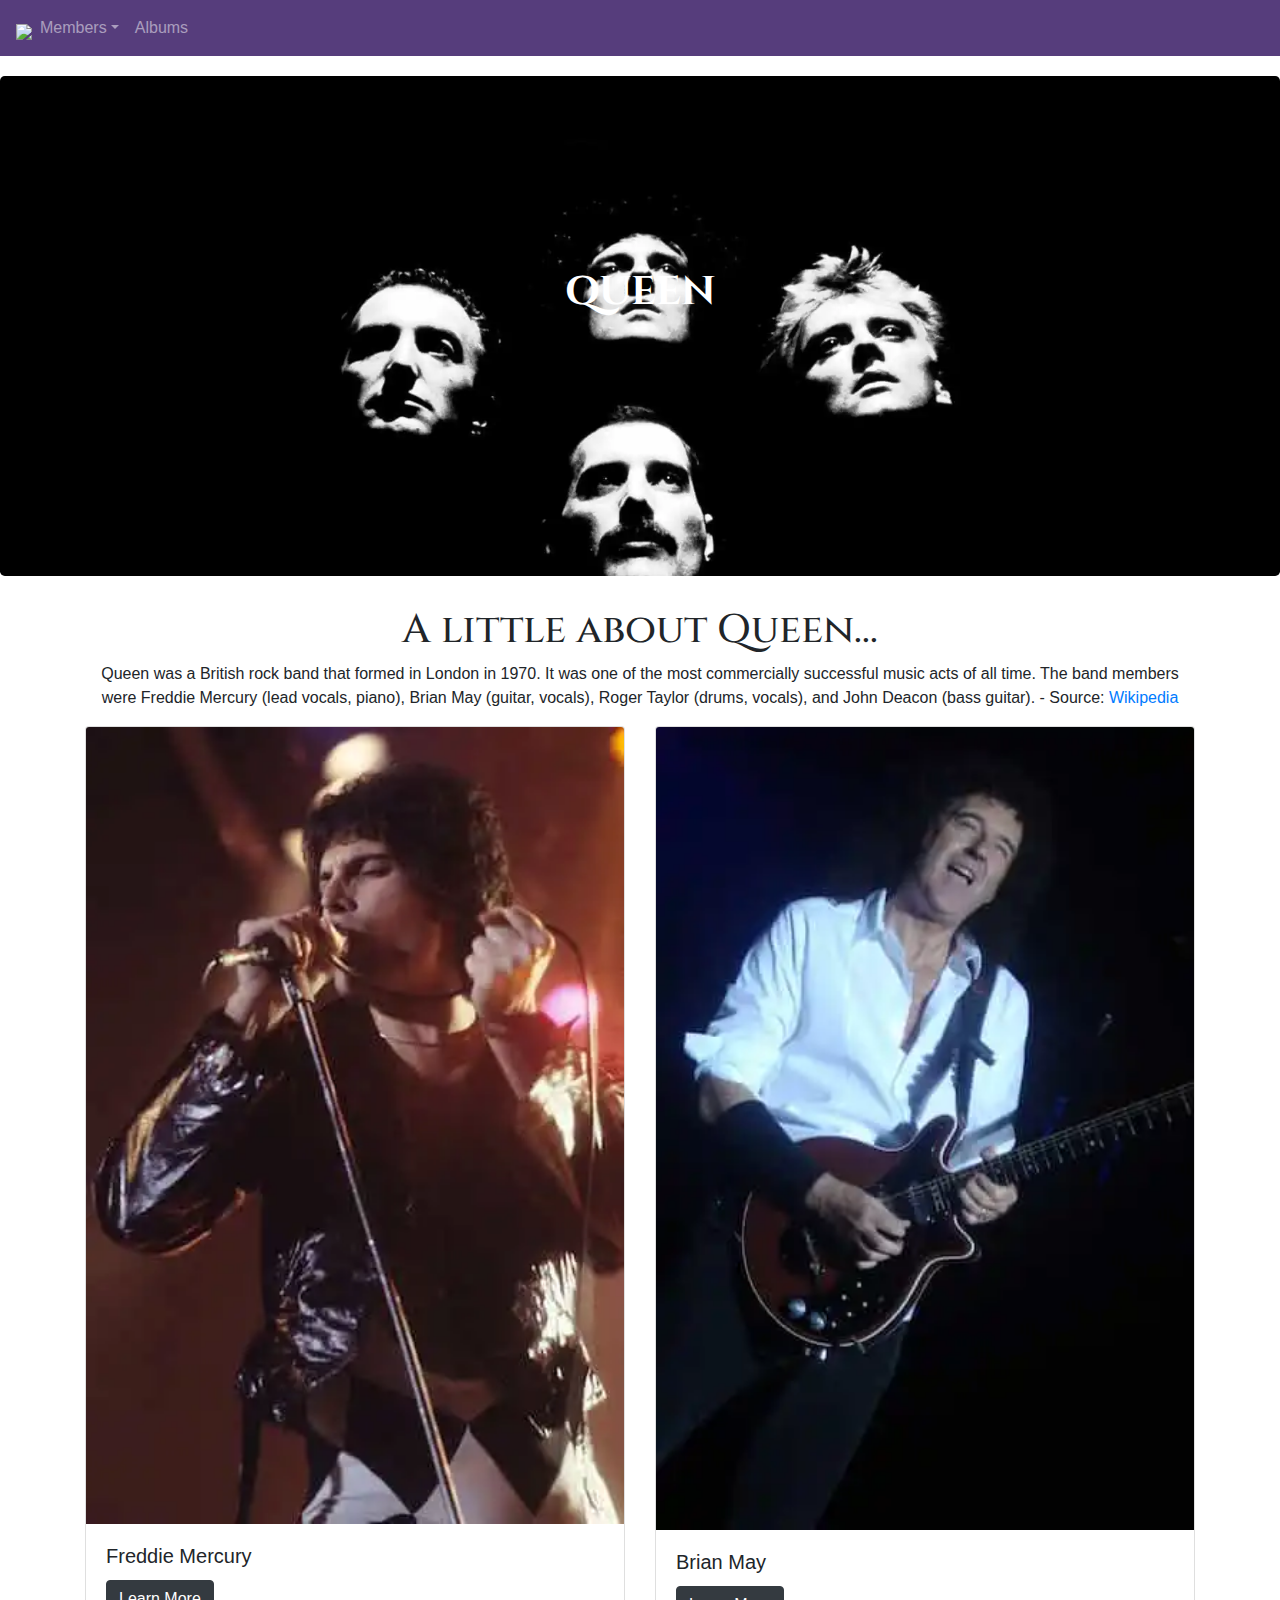
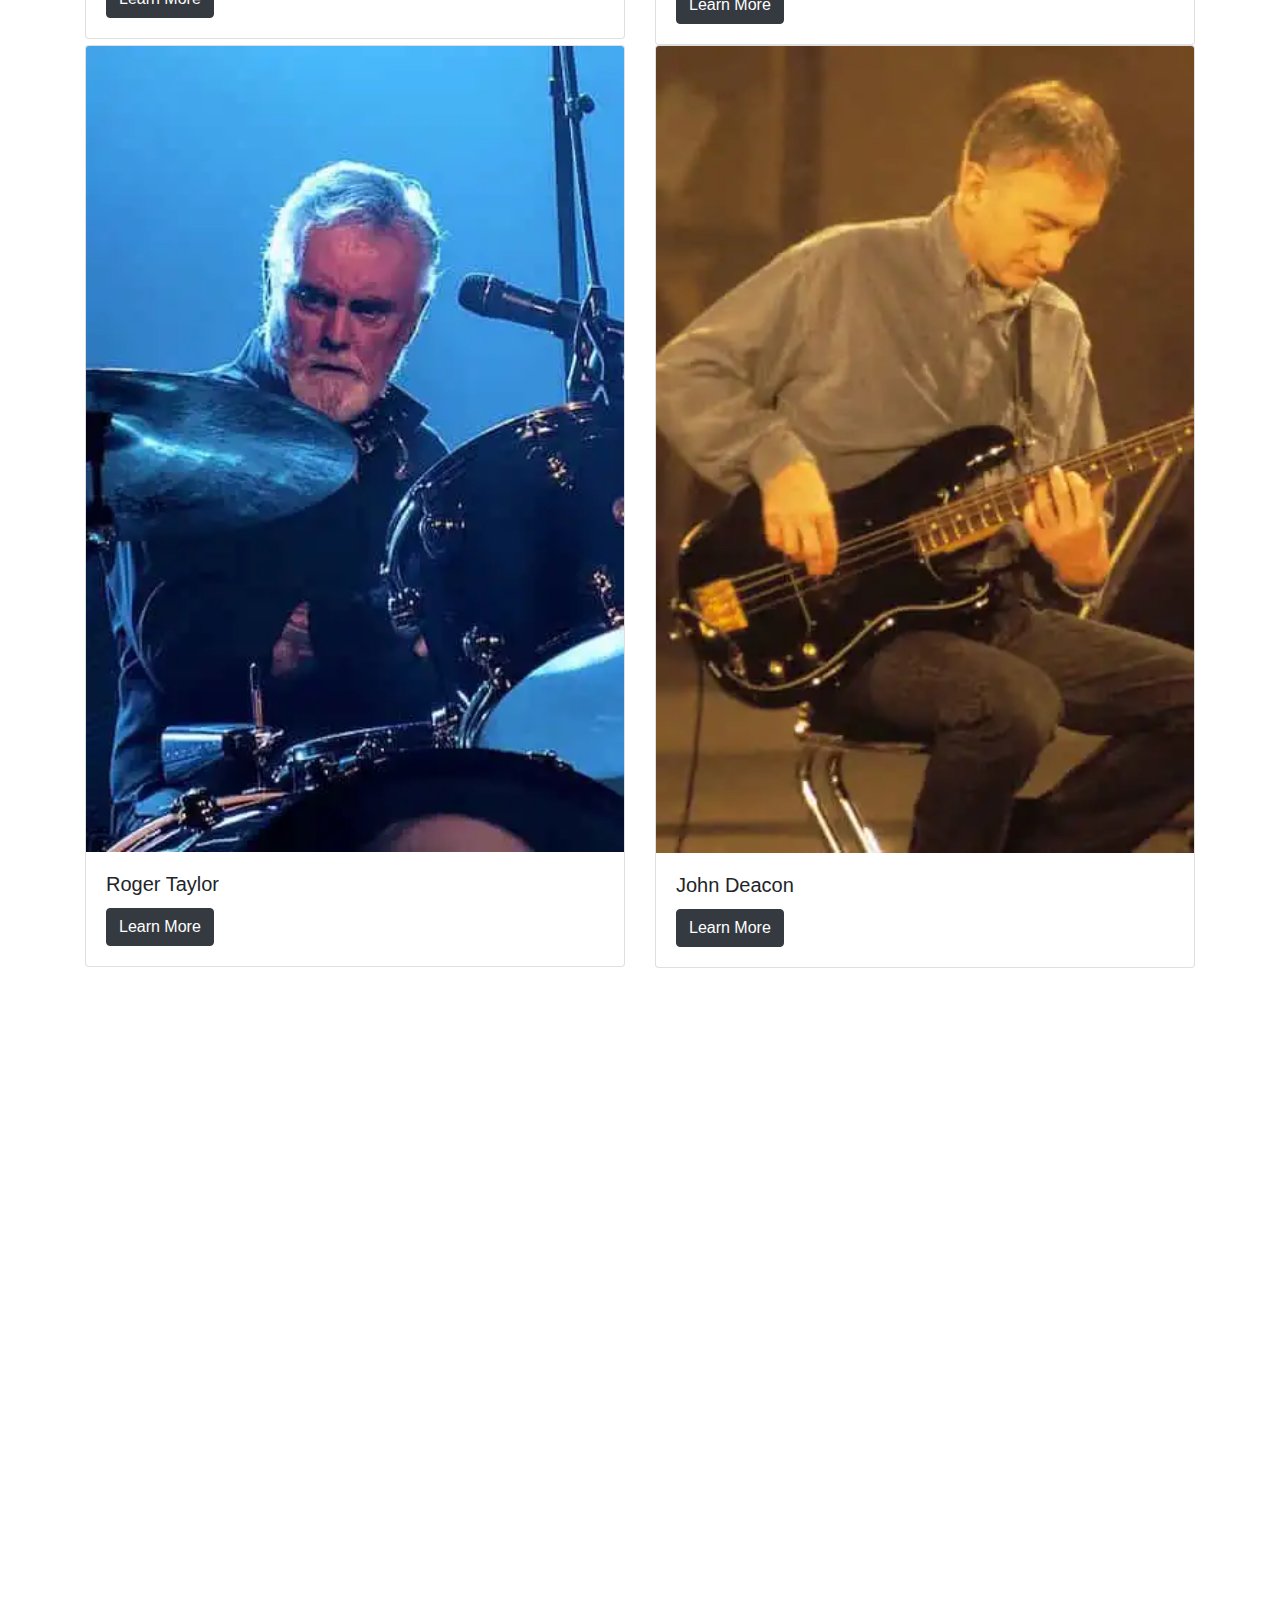
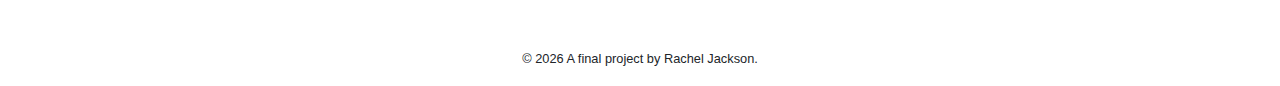
==== commit 9f94d204: "my fourth commit" ====
--- a/docs/index.html
+++ b/docs/index.html
@@ -8,11 +8,11 @@
   <meta http-equiv="X-UA-Compatible" content="IE=edge" />
   <meta name="viewport" content="width=device-width, initial-scale=1, maximum-scale=1">
   <link rel="stylesheet" href="css/main.css">
+  <link href="https://fonts.googleapis.com/css?family=Cinzel&display=swap" rel="stylesheet">
 </head>
 <body>
-  <nav class="navbar navbar-expand-lg navbar-dark bg-dark">
-  <img style="max-width:100px; margin-top: 7px;" src="/img/queen-logo-white.png">
-  <a class="navbar-brand" href="index.html"> Home </a>
+  <nav class="navbar navbar-expand-lg navbar-dark bg-dark-purple bg-navbar">
+  <a href="index.html"><img style="max-width:100px; margin-top: 7px;" src="/img/queen-logo-white.png"></a>
   <button class="navbar-toggler" type="button" data-toggle="collapse" data-target="#navbarNavDropdown" aria-controls="navbarNavDropdown" aria-expanded="false" aria-label="Toggle navigation">
     <span class="navbar-toggler-icon"></span>
   </button>
@@ -33,8 +33,8 @@
   </div>
 </nav>
 
-  <div class="jumbotron banner text-center">
-  <h1>QUEEN</h1>
+  <div class="jumbotron banner text-center img-fluid">
+  <h1><strong>QUEEN</strong></h1>
 </div>
 
   
@@ -42,7 +42,7 @@
 <div class="container">
   <div class="row">
     <div class="col">
-    <h1 style="text-align:center">A little about Queen...</h1>
+    <h1 class="google-dont" style="text-align:center">A little about Queen...</h1>
     </div>
   </div>
 
@@ -68,7 +68,7 @@
         <img class="card-img-top" src="img/members/brian-may-color.jpg" alt="Band Member Photo">
       <div class="card-body">
         <h5 class="card-title"> Brian May </h5>
-        <a href="freddie-mercury.html" class="btn btn-dark">Learn More</a>
+        <a href="brian-may.html" class="btn btn-dark">Learn More</a>
       </div>
     </div>
   </div>
@@ -78,7 +78,7 @@
         <img class="card-img-top" src="img/members/roger-taylor-color.jpg" alt="Band Member Photo">
       <div class="card-body">
         <h5 class="card-title"> Roger Taylor </h5>
-        <a href="freddie-mercury.html" class="btn btn-dark">Learn More</a>
+        <a href="roger-taylor.html" class="btn btn-dark">Learn More</a>
       </div>
     </div>
   </div>
@@ -88,7 +88,7 @@
         <img class="card-img-top" src="img/members/john-deacon-color.jpg" alt="Band Member Photo">
       <div class="card-body">
         <h5 class="card-title"> John Deacon </h5>
-        <a href="freddie-mercury.html" class="btn btn-dark">Learn More</a>
+        <a href="john-deacon.html" class="btn btn-dark">Learn More</a>
       </div>
     </div>
   </div>
--- a/docs/css/main.css
+++ b/docs/css/main.css
@@ -1,7 +1,8 @@
+a{cursor:pointer}h1{font-family:Cinzel,serif;font-size:60px}
 /*!
  * Bootstrap v4.3.1 (https://getbootstrap.com/)
  * Copyright 2011-2019 The Bootstrap Authors
  * Copyright 2011-2019 Twitter, Inc.
  * Licensed under MIT (https://github.com/twbs/bootstrap/blob/master/LICENSE)
- */:root{--blue:#007bff;--indigo:#6610f2;--purple:#6f42c1;--pink:#e83e8c;--red:#dc3545;--orange:#fd7e14;--yellow:#ffc107;--green:#28a745;--teal:#20c997;--cyan:#17a2b8;--white:#fff;--gray:#6c757d;--gray-dark:#343a40;--primary:#007bff;--secondary:#6c757d;--success:#28a745;--info:#17a2b8;--warning:#ffc107;--danger:#dc3545;--light:#f8f9fa;--dark:#343a40;--breakpoint-xs:0;--breakpoint-sm:576px;--breakpoint-md:768px;--breakpoint-lg:992px;--breakpoint-xl:1200px;--font-family-sans-serif:-apple-system,BlinkMacSystemFont,"Segoe UI",Roboto,"Helvetica Neue",Arial,"Noto Sans",sans-serif,"Apple Color Emoji","Segoe UI Emoji","Segoe UI Symbol","Noto Color Emoji";--font-family-monospace:SFMono-Regular,Menlo,Monaco,Consolas,"Liberation Mono","Courier New",monospace}*,:after,:before{box-sizing:border-box}html{font-family:sans-serif;line-height:1.15;-webkit-text-size-adjust:100%;-webkit-tap-highlight-color:rgba(0,0,0,0)}article,aside,figcaption,figure,footer,header,hgroup,main,nav,section{display:block}body{margin:0;font-family:-apple-system,BlinkMacSystemFont,Segoe UI,Roboto,Helvetica Neue,Arial,Noto Sans,sans-serif,Apple Color Emoji,Segoe UI Emoji,Segoe UI Symbol,Noto Color Emoji;font-size:1rem;font-weight:400;line-height:1.5;color:#212529;text-align:left;background-color:#fff}[tabindex="-1"]:focus{outline:0!important}hr{box-sizing:content-box;height:0;overflow:visible}h1,h2,h3,h4,h5,h6{margin-top:0;margin-bottom:.5rem}p{margin-top:0;margin-bottom:1rem}abbr[data-original-title],abbr[title]{text-decoration:underline;-webkit-text-decoration:underline dotted;-moz-text-decoration:underline dotted;text-decoration:underline dotted;cursor:help;border-bottom:0;text-decoration-skip-ink:none}address{font-style:normal;line-height:inherit}address,dl,ol,ul{margin-bottom:1rem}dl,ol,ul{margin-top:0}ol ol,ol ul,ul ol,ul ul{margin-bottom:0}dt{font-weight:700}dd{margin-bottom:.5rem;margin-left:0}blockquote{margin:0 0 1rem}b,strong{font-weight:bolder}small{font-size:80%}sub,sup{position:relative;font-size:75%;line-height:0;vertical-align:baseline}sub{bottom:-.25em}sup{top:-.5em}a{color:#007bff;text-decoration:none;background-color:transparent}a:hover{color:#0056b3;text-decoration:underline}a:not([href]):not([tabindex]){color:inherit;text-decoration:none}a:not([href]):not([tabindex]):focus,a:not([href]):not([tabindex]):hover{color:inherit;text-decoration:none}a:not([href]):not([tabindex]):focus{outline:0}code,kbd,pre,samp{font-family:SFMono-Regular,Menlo,Monaco,Consolas,Liberation Mono,Courier New,monospace;font-size:1em}pre{margin-top:0;margin-bottom:1rem;overflow:auto}figure{margin:0 0 1rem}img{border-style:none}img,svg{vertical-align:middle}svg{overflow:hidden}table{border-collapse:collapse}caption{padding-top:.75rem;padding-bottom:.75rem;color:#6c757d;text-align:left;caption-side:bottom}th{text-align:inherit}label{display:inline-block;margin-bottom:.5rem}button{border-radius:0}button:focus{outline:1px dotted;outline:5px auto -webkit-focus-ring-color}button,input,optgroup,select,textarea{margin:0;font-family:inherit;font-size:inherit;line-height:inherit}button,input{overflow:visible}button,select{text-transform:none}select{word-wrap:normal}[type=button],[type=reset],[type=submit],button{-webkit-appearance:button}[type=button]:not(:disabled),[type=reset]:not(:disabled),[type=submit]:not(:disabled),button:not(:disabled){cursor:pointer}[type=button]::-moz-focus-inner,[type=reset]::-moz-focus-inner,[type=submit]::-moz-focus-inner,button::-moz-focus-inner{padding:0;border-style:none}input[type=checkbox],input[type=radio]{box-sizing:border-box;padding:0}input[type=date],input[type=datetime-local],input[type=month],input[type=time]{-webkit-appearance:listbox}textarea{overflow:auto;resize:vertical}fieldset{min-width:0;padding:0;margin:0;border:0}legend{display:block;width:100%;max-width:100%;padding:0;margin-bottom:.5rem;font-size:1.5rem;line-height:inherit;color:inherit;white-space:normal}progress{vertical-align:baseline}[type=number]::-webkit-inner-spin-button,[type=number]::-webkit-outer-spin-button{height:auto}[type=search]{outline-offset:-2px;-webkit-appearance:none}[type=search]::-webkit-search-decoration{-webkit-appearance:none}::-webkit-file-upload-button{font:inherit;-webkit-appearance:button}output{display:inline-block}summary{display:list-item;cursor:pointer}template{display:none}[hidden]{display:none!important}.h1,.h2,.h3,.h4,.h5,.h6,h1,h2,h3,h4,h5,h6{margin-bottom:.5rem;font-weight:500;line-height:1.2}.h1,h1{font-size:2.5rem}.h2,h2{font-size:2rem}.h3,h3{font-size:1.75rem}.h4,h4{font-size:1.5rem}.h5,h5{font-size:1.25rem}.h6,h6{font-size:1rem}.lead{font-size:1.25rem;font-weight:300}.display-1{font-size:6rem}.display-1,.display-2{font-weight:300;line-height:1.2}.display-2{font-size:5.5rem}.display-3{font-size:4.5rem}.display-3,.display-4{font-weight:300;line-height:1.2}.display-4{font-size:3.5rem}hr{margin-top:1rem;margin-bottom:1rem;border:0;border-top:1px solid rgba(0,0,0,.1)}.small,small{font-size:80%;font-weight:400}.mark,mark{padding:.2em;background-color:#fcf8e3}.list-inline,.list-unstyled{padding-left:0;list-style:none}.list-inline-item{display:inline-block}.list-inline-item:not(:last-child){margin-right:.5rem}.initialism{font-size:90%;text-transform:uppercase}.blockquote{margin-bottom:1rem;font-size:1.25rem}.blockquote-footer{display:block;font-size:80%;color:#6c757d}.blockquote-footer:before{content:"\2014\00A0"}.img-fluid,.img-thumbnail{max-width:100%;height:auto}.img-thumbnail{padding:.25rem;background-color:#fff;border:1px solid #dee2e6;border-radius:.25rem}.figure{display:inline-block}.figure-img{margin-bottom:.5rem;line-height:1}.figure-caption{font-size:90%;color:#6c757d}code{font-size:87.5%;color:#e83e8c;word-break:break-word}a>code{color:inherit}kbd{padding:.2rem .4rem;font-size:87.5%;color:#fff;background-color:#212529;border-radius:.2rem}kbd kbd{padding:0;font-size:100%;font-weight:700}pre{display:block;font-size:87.5%;color:#212529}pre code{font-size:inherit;color:inherit;word-break:normal}.pre-scrollable{max-height:340px;overflow-y:scroll}.container{width:100%;padding-right:15px;padding-left:15px;margin-right:auto;margin-left:auto}@media (min-width:576px){.container{max-width:540px}}@media (min-width:768px){.container{max-width:720px}}@media (min-width:992px){.container{max-width:960px}}@media (min-width:1200px){.container{max-width:1140px}}.container-fluid{width:100%;padding-right:15px;padding-left:15px;margin-right:auto;margin-left:auto}.row{display:-webkit-flex;display:-ms-flexbox;display:flex;-webkit-flex-wrap:wrap;-ms-flex-wrap:wrap;flex-wrap:wrap;margin-right:-15px;margin-left:-15px}.no-gutters{margin-right:0;margin-left:0}.no-gutters>.col,.no-gutters>[class*=col-]{padding-right:0;padding-left:0}.col,.col-1,.col-2,.col-3,.col-4,.col-5,.col-6,.col-7,.col-8,.col-9,.col-10,.col-11,.col-12,.col-auto,.col-lg,.col-lg-1,.col-lg-2,.col-lg-3,.col-lg-4,.col-lg-5,.col-lg-6,.col-lg-7,.col-lg-8,.col-lg-9,.col-lg-10,.col-lg-11,.col-lg-12,.col-lg-auto,.col-md,.col-md-1,.col-md-2,.col-md-3,.col-md-4,.col-md-5,.col-md-6,.col-md-7,.col-md-8,.col-md-9,.col-md-10,.col-md-11,.col-md-12,.col-md-auto,.col-sm,.col-sm-1,.col-sm-2,.col-sm-3,.col-sm-4,.col-sm-5,.col-sm-6,.col-sm-7,.col-sm-8,.col-sm-9,.col-sm-10,.col-sm-11,.col-sm-12,.col-sm-auto,.col-xl,.col-xl-1,.col-xl-2,.col-xl-3,.col-xl-4,.col-xl-5,.col-xl-6,.col-xl-7,.col-xl-8,.col-xl-9,.col-xl-10,.col-xl-11,.col-xl-12,.col-xl-auto{position:relative;width:100%;padding-right:15px;padding-left:15px}.col{-webkit-flex-basis:0;-ms-flex-preferred-size:0;flex-basis:0;-webkit-flex-grow:1;-ms-flex-positive:1;flex-grow:1;max-width:100%}.col-auto{-webkit-flex:0 0 auto;-ms-flex:0 0 auto;flex:0 0 auto;width:auto;max-width:100%}.col-1{-webkit-flex:0 0 8.33333%;-ms-flex:0 0 8.33333%;flex:0 0 8.33333%;max-width:8.33333%}.col-2{-webkit-flex:0 0 16.66667%;-ms-flex:0 0 16.66667%;flex:0 0 16.66667%;max-width:16.66667%}.col-3{-webkit-flex:0 0 25%;-ms-flex:0 0 25%;flex:0 0 25%;max-width:25%}.col-4{-webkit-flex:0 0 33.33333%;-ms-flex:0 0 33.33333%;flex:0 0 33.33333%;max-width:33.33333%}.col-5{-webkit-flex:0 0 41.66667%;-ms-flex:0 0 41.66667%;flex:0 0 41.66667%;max-width:41.66667%}.col-6{-webkit-flex:0 0 50%;-ms-flex:0 0 50%;flex:0 0 50%;max-width:50%}.col-7{-webkit-flex:0 0 58.33333%;-ms-flex:0 0 58.33333%;flex:0 0 58.33333%;max-width:58.33333%}.col-8{-webkit-flex:0 0 66.66667%;-ms-flex:0 0 66.66667%;flex:0 0 66.66667%;max-width:66.66667%}.col-9{-webkit-flex:0 0 75%;-ms-flex:0 0 75%;flex:0 0 75%;max-width:75%}.col-10{-webkit-flex:0 0 83.33333%;-ms-flex:0 0 83.33333%;flex:0 0 83.33333%;max-width:83.33333%}.col-11{-webkit-flex:0 0 91.66667%;-ms-flex:0 0 91.66667%;flex:0 0 91.66667%;max-width:91.66667%}.col-12{-webkit-flex:0 0 100%;-ms-flex:0 0 100%;flex:0 0 100%;max-width:100%}.order-first{-webkit-order:-1;-ms-flex-order:-1;order:-1}.order-last{-webkit-order:13;-ms-flex-order:13;order:13}.order-0{-webkit-order:0;-ms-flex-order:0;order:0}.order-1{-webkit-order:1;-ms-flex-order:1;order:1}.order-2{-webkit-order:2;-ms-flex-order:2;order:2}.order-3{-webkit-order:3;-ms-flex-order:3;order:3}.order-4{-webkit-order:4;-ms-flex-order:4;order:4}.order-5{-webkit-order:5;-ms-flex-order:5;order:5}.order-6{-webkit-order:6;-ms-flex-order:6;order:6}.order-7{-webkit-order:7;-ms-flex-order:7;order:7}.order-8{-webkit-order:8;-ms-flex-order:8;order:8}.order-9{-webkit-order:9;-ms-flex-order:9;order:9}.order-10{-webkit-order:10;-ms-flex-order:10;order:10}.order-11{-webkit-order:11;-ms-flex-order:11;order:11}.order-12{-webkit-order:12;-ms-flex-order:12;order:12}.offset-1{margin-left:8.33333%}.offset-2{margin-left:16.66667%}.offset-3{margin-left:25%}.offset-4{margin-left:33.33333%}.offset-5{margin-left:41.66667%}.offset-6{margin-left:50%}.offset-7{margin-left:58.33333%}.offset-8{margin-left:66.66667%}.offset-9{margin-left:75%}.offset-10{margin-left:83.33333%}.offset-11{margin-left:91.66667%}@media (min-width:576px){.col-sm{-webkit-flex-basis:0;-ms-flex-preferred-size:0;flex-basis:0;-webkit-flex-grow:1;-ms-flex-positive:1;flex-grow:1;max-width:100%}.col-sm-auto{-webkit-flex:0 0 auto;-ms-flex:0 0 auto;flex:0 0 auto;width:auto;max-width:100%}.col-sm-1{-webkit-flex:0 0 8.33333%;-ms-flex:0 0 8.33333%;flex:0 0 8.33333%;max-width:8.33333%}.col-sm-2{-webkit-flex:0 0 16.66667%;-ms-flex:0 0 16.66667%;flex:0 0 16.66667%;max-width:16.66667%}.col-sm-3{-webkit-flex:0 0 25%;-ms-flex:0 0 25%;flex:0 0 25%;max-width:25%}.col-sm-4{-webkit-flex:0 0 33.33333%;-ms-flex:0 0 33.33333%;flex:0 0 33.33333%;max-width:33.33333%}.col-sm-5{-webkit-flex:0 0 41.66667%;-ms-flex:0 0 41.66667%;flex:0 0 41.66667%;max-width:41.66667%}.col-sm-6{-webkit-flex:0 0 50%;-ms-flex:0 0 50%;flex:0 0 50%;max-width:50%}.col-sm-7{-webkit-flex:0 0 58.33333%;-ms-flex:0 0 58.33333%;flex:0 0 58.33333%;max-width:58.33333%}.col-sm-8{-webkit-flex:0 0 66.66667%;-ms-flex:0 0 66.66667%;flex:0 0 66.66667%;max-width:66.66667%}.col-sm-9{-webkit-flex:0 0 75%;-ms-flex:0 0 75%;flex:0 0 75%;max-width:75%}.col-sm-10{-webkit-flex:0 0 83.33333%;-ms-flex:0 0 83.33333%;flex:0 0 83.33333%;max-width:83.33333%}.col-sm-11{-webkit-flex:0 0 91.66667%;-ms-flex:0 0 91.66667%;flex:0 0 91.66667%;max-width:91.66667%}.col-sm-12{-webkit-flex:0 0 100%;-ms-flex:0 0 100%;flex:0 0 100%;max-width:100%}.order-sm-first{-webkit-order:-1;-ms-flex-order:-1;order:-1}.order-sm-last{-webkit-order:13;-ms-flex-order:13;order:13}.order-sm-0{-webkit-order:0;-ms-flex-order:0;order:0}.order-sm-1{-webkit-order:1;-ms-flex-order:1;order:1}.order-sm-2{-webkit-order:2;-ms-flex-order:2;order:2}.order-sm-3{-webkit-order:3;-ms-flex-order:3;order:3}.order-sm-4{-webkit-order:4;-ms-flex-order:4;order:4}.order-sm-5{-webkit-order:5;-ms-flex-order:5;order:5}.order-sm-6{-webkit-order:6;-ms-flex-order:6;order:6}.order-sm-7{-webkit-order:7;-ms-flex-order:7;order:7}.order-sm-8{-webkit-order:8;-ms-flex-order:8;order:8}.order-sm-9{-webkit-order:9;-ms-flex-order:9;order:9}.order-sm-10{-webkit-order:10;-ms-flex-order:10;order:10}.order-sm-11{-webkit-order:11;-ms-flex-order:11;order:11}.order-sm-12{-webkit-order:12;-ms-flex-order:12;order:12}.offset-sm-0{margin-left:0}.offset-sm-1{margin-left:8.33333%}.offset-sm-2{margin-left:16.66667%}.offset-sm-3{margin-left:25%}.offset-sm-4{margin-left:33.33333%}.offset-sm-5{margin-left:41.66667%}.offset-sm-6{margin-left:50%}.offset-sm-7{margin-left:58.33333%}.offset-sm-8{margin-left:66.66667%}.offset-sm-9{margin-left:75%}.offset-sm-10{margin-left:83.33333%}.offset-sm-11{margin-left:91.66667%}}@media (min-width:768px){.col-md{-webkit-flex-basis:0;-ms-flex-preferred-size:0;flex-basis:0;-webkit-flex-grow:1;-ms-flex-positive:1;flex-grow:1;max-width:100%}.col-md-auto{-webkit-flex:0 0 auto;-ms-flex:0 0 auto;flex:0 0 auto;width:auto;max-width:100%}.col-md-1{-webkit-flex:0 0 8.33333%;-ms-flex:0 0 8.33333%;flex:0 0 8.33333%;max-width:8.33333%}.col-md-2{-webkit-flex:0 0 16.66667%;-ms-flex:0 0 16.66667%;flex:0 0 16.66667%;max-width:16.66667%}.col-md-3{-webkit-flex:0 0 25%;-ms-flex:0 0 25%;flex:0 0 25%;max-width:25%}.col-md-4{-webkit-flex:0 0 33.33333%;-ms-flex:0 0 33.33333%;flex:0 0 33.33333%;max-width:33.33333%}.col-md-5{-webkit-flex:0 0 41.66667%;-ms-flex:0 0 41.66667%;flex:0 0 41.66667%;max-width:41.66667%}.col-md-6{-webkit-flex:0 0 50%;-ms-flex:0 0 50%;flex:0 0 50%;max-width:50%}.col-md-7{-webkit-flex:0 0 58.33333%;-ms-flex:0 0 58.33333%;flex:0 0 58.33333%;max-width:58.33333%}.col-md-8{-webkit-flex:0 0 66.66667%;-ms-flex:0 0 66.66667%;flex:0 0 66.66667%;max-width:66.66667%}.col-md-9{-webkit-flex:0 0 75%;-ms-flex:0 0 75%;flex:0 0 75%;max-width:75%}.col-md-10{-webkit-flex:0 0 83.33333%;-ms-flex:0 0 83.33333%;flex:0 0 83.33333%;max-width:83.33333%}.col-md-11{-webkit-flex:0 0 91.66667%;-ms-flex:0 0 91.66667%;flex:0 0 91.66667%;max-width:91.66667%}.col-md-12{-webkit-flex:0 0 100%;-ms-flex:0 0 100%;flex:0 0 100%;max-width:100%}.order-md-first{-webkit-order:-1;-ms-flex-order:-1;order:-1}.order-md-last{-webkit-order:13;-ms-flex-order:13;order:13}.order-md-0{-webkit-order:0;-ms-flex-order:0;order:0}.order-md-1{-webkit-order:1;-ms-flex-order:1;order:1}.order-md-2{-webkit-order:2;-ms-flex-order:2;order:2}.order-md-3{-webkit-order:3;-ms-flex-order:3;order:3}.order-md-4{-webkit-order:4;-ms-flex-order:4;order:4}.order-md-5{-webkit-order:5;-ms-flex-order:5;order:5}.order-md-6{-webkit-order:6;-ms-flex-order:6;order:6}.order-md-7{-webkit-order:7;-ms-flex-order:7;order:7}.order-md-8{-webkit-order:8;-ms-flex-order:8;order:8}.order-md-9{-webkit-order:9;-ms-flex-order:9;order:9}.order-md-10{-webkit-order:10;-ms-flex-order:10;order:10}.order-md-11{-webkit-order:11;-ms-flex-order:11;order:11}.order-md-12{-webkit-order:12;-ms-flex-order:12;order:12}.offset-md-0{margin-left:0}.offset-md-1{margin-left:8.33333%}.offset-md-2{margin-left:16.66667%}.offset-md-3{margin-left:25%}.offset-md-4{margin-left:33.33333%}.offset-md-5{margin-left:41.66667%}.offset-md-6{margin-left:50%}.offset-md-7{margin-left:58.33333%}.offset-md-8{margin-left:66.66667%}.offset-md-9{margin-left:75%}.offset-md-10{margin-left:83.33333%}.offset-md-11{margin-left:91.66667%}}@media (min-width:992px){.col-lg{-webkit-flex-basis:0;-ms-flex-preferred-size:0;flex-basis:0;-webkit-flex-grow:1;-ms-flex-positive:1;flex-grow:1;max-width:100%}.col-lg-auto{-webkit-flex:0 0 auto;-ms-flex:0 0 auto;flex:0 0 auto;width:auto;max-width:100%}.col-lg-1{-webkit-flex:0 0 8.33333%;-ms-flex:0 0 8.33333%;flex:0 0 8.33333%;max-width:8.33333%}.col-lg-2{-webkit-flex:0 0 16.66667%;-ms-flex:0 0 16.66667%;flex:0 0 16.66667%;max-width:16.66667%}.col-lg-3{-webkit-flex:0 0 25%;-ms-flex:0 0 25%;flex:0 0 25%;max-width:25%}.col-lg-4{-webkit-flex:0 0 33.33333%;-ms-flex:0 0 33.33333%;flex:0 0 33.33333%;max-width:33.33333%}.col-lg-5{-webkit-flex:0 0 41.66667%;-ms-flex:0 0 41.66667%;flex:0 0 41.66667%;max-width:41.66667%}.col-lg-6{-webkit-flex:0 0 50%;-ms-flex:0 0 50%;flex:0 0 50%;max-width:50%}.col-lg-7{-webkit-flex:0 0 58.33333%;-ms-flex:0 0 58.33333%;flex:0 0 58.33333%;max-width:58.33333%}.col-lg-8{-webkit-flex:0 0 66.66667%;-ms-flex:0 0 66.66667%;flex:0 0 66.66667%;max-width:66.66667%}.col-lg-9{-webkit-flex:0 0 75%;-ms-flex:0 0 75%;flex:0 0 75%;max-width:75%}.col-lg-10{-webkit-flex:0 0 83.33333%;-ms-flex:0 0 83.33333%;flex:0 0 83.33333%;max-width:83.33333%}.col-lg-11{-webkit-flex:0 0 91.66667%;-ms-flex:0 0 91.66667%;flex:0 0 91.66667%;max-width:91.66667%}.col-lg-12{-webkit-flex:0 0 100%;-ms-flex:0 0 100%;flex:0 0 100%;max-width:100%}.order-lg-first{-webkit-order:-1;-ms-flex-order:-1;order:-1}.order-lg-last{-webkit-order:13;-ms-flex-order:13;order:13}.order-lg-0{-webkit-order:0;-ms-flex-order:0;order:0}.order-lg-1{-webkit-order:1;-ms-flex-order:1;order:1}.order-lg-2{-webkit-order:2;-ms-flex-order:2;order:2}.order-lg-3{-webkit-order:3;-ms-flex-order:3;order:3}.order-lg-4{-webkit-order:4;-ms-flex-order:4;order:4}.order-lg-5{-webkit-order:5;-ms-flex-order:5;order:5}.order-lg-6{-webkit-order:6;-ms-flex-order:6;order:6}.order-lg-7{-webkit-order:7;-ms-flex-order:7;order:7}.order-lg-8{-webkit-order:8;-ms-flex-order:8;order:8}.order-lg-9{-webkit-order:9;-ms-flex-order:9;order:9}.order-lg-10{-webkit-order:10;-ms-flex-order:10;order:10}.order-lg-11{-webkit-order:11;-ms-flex-order:11;order:11}.order-lg-12{-webkit-order:12;-ms-flex-order:12;order:12}.offset-lg-0{margin-left:0}.offset-lg-1{margin-left:8.33333%}.offset-lg-2{margin-left:16.66667%}.offset-lg-3{margin-left:25%}.offset-lg-4{margin-left:33.33333%}.offset-lg-5{margin-left:41.66667%}.offset-lg-6{margin-left:50%}.offset-lg-7{margin-left:58.33333%}.offset-lg-8{margin-left:66.66667%}.offset-lg-9{margin-left:75%}.offset-lg-10{margin-left:83.33333%}.offset-lg-11{margin-left:91.66667%}}@media (min-width:1200px){.col-xl{-webkit-flex-basis:0;-ms-flex-preferred-size:0;flex-basis:0;-webkit-flex-grow:1;-ms-flex-positive:1;flex-grow:1;max-width:100%}.col-xl-auto{-webkit-flex:0 0 auto;-ms-flex:0 0 auto;flex:0 0 auto;width:auto;max-width:100%}.col-xl-1{-webkit-flex:0 0 8.33333%;-ms-flex:0 0 8.33333%;flex:0 0 8.33333%;max-width:8.33333%}.col-xl-2{-webkit-flex:0 0 16.66667%;-ms-flex:0 0 16.66667%;flex:0 0 16.66667%;max-width:16.66667%}.col-xl-3{-webkit-flex:0 0 25%;-ms-flex:0 0 25%;flex:0 0 25%;max-width:25%}.col-xl-4{-webkit-flex:0 0 33.33333%;-ms-flex:0 0 33.33333%;flex:0 0 33.33333%;max-width:33.33333%}.col-xl-5{-webkit-flex:0 0 41.66667%;-ms-flex:0 0 41.66667%;flex:0 0 41.66667%;max-width:41.66667%}.col-xl-6{-webkit-flex:0 0 50%;-ms-flex:0 0 50%;flex:0 0 50%;max-width:50%}.col-xl-7{-webkit-flex:0 0 58.33333%;-ms-flex:0 0 58.33333%;flex:0 0 58.33333%;max-width:58.33333%}.col-xl-8{-webkit-flex:0 0 66.66667%;-ms-flex:0 0 66.66667%;flex:0 0 66.66667%;max-width:66.66667%}.col-xl-9{-webkit-flex:0 0 75%;-ms-flex:0 0 75%;flex:0 0 75%;max-width:75%}.col-xl-10{-webkit-flex:0 0 83.33333%;-ms-flex:0 0 83.33333%;flex:0 0 83.33333%;max-width:83.33333%}.col-xl-11{-webkit-flex:0 0 91.66667%;-ms-flex:0 0 91.66667%;flex:0 0 91.66667%;max-width:91.66667%}.col-xl-12{-webkit-flex:0 0 100%;-ms-flex:0 0 100%;flex:0 0 100%;max-width:100%}.order-xl-first{-webkit-order:-1;-ms-flex-order:-1;order:-1}.order-xl-last{-webkit-order:13;-ms-flex-order:13;order:13}.order-xl-0{-webkit-order:0;-ms-flex-order:0;order:0}.order-xl-1{-webkit-order:1;-ms-flex-order:1;order:1}.order-xl-2{-webkit-order:2;-ms-flex-order:2;order:2}.order-xl-3{-webkit-order:3;-ms-flex-order:3;order:3}.order-xl-4{-webkit-order:4;-ms-flex-order:4;order:4}.order-xl-5{-webkit-order:5;-ms-flex-order:5;order:5}.order-xl-6{-webkit-order:6;-ms-flex-order:6;order:6}.order-xl-7{-webkit-order:7;-ms-flex-order:7;order:7}.order-xl-8{-webkit-order:8;-ms-flex-order:8;order:8}.order-xl-9{-webkit-order:9;-ms-flex-order:9;order:9}.order-xl-10{-webkit-order:10;-ms-flex-order:10;order:10}.order-xl-11{-webkit-order:11;-ms-flex-order:11;order:11}.order-xl-12{-webkit-order:12;-ms-flex-order:12;order:12}.offset-xl-0{margin-left:0}.offset-xl-1{margin-left:8.33333%}.offset-xl-2{margin-left:16.66667%}.offset-xl-3{margin-left:25%}.offset-xl-4{margin-left:33.33333%}.offset-xl-5{margin-left:41.66667%}.offset-xl-6{margin-left:50%}.offset-xl-7{margin-left:58.33333%}.offset-xl-8{margin-left:66.66667%}.offset-xl-9{margin-left:75%}.offset-xl-10{margin-left:83.33333%}.offset-xl-11{margin-left:91.66667%}}.table{width:100%;margin-bottom:1rem;color:#212529}.table td,.table th{padding:.75rem;vertical-align:top;border-top:1px solid #dee2e6}.table thead th{vertical-align:bottom;border-bottom:2px solid #dee2e6}.table tbody+tbody{border-top:2px solid #dee2e6}.table-sm td,.table-sm th{padding:.3rem}.table-bordered,.table-bordered td,.table-bordered th{border:1px solid #dee2e6}.table-bordered thead td,.table-bordered thead th{border-bottom-width:2px}.table-borderless tbody+tbody,.table-borderless td,.table-borderless th,.table-borderless thead th{border:0}.table-striped tbody tr:nth-of-type(odd){background-color:rgba(0,0,0,.05)}.table-hover tbody tr:hover{color:#212529;background-color:rgba(0,0,0,.075)}.table-primary,.table-primary>td,.table-primary>th{background-color:#b8daff}.table-primary tbody+tbody,.table-primary td,.table-primary th,.table-primary thead th{border-color:#7abaff}.table-hover .table-primary:hover{background-color:#9fcdff}.table-hover .table-primary:hover>td,.table-hover .table-primary:hover>th{background-color:#9fcdff}.table-secondary,.table-secondary>td,.table-secondary>th{background-color:#d6d8db}.table-secondary tbody+tbody,.table-secondary td,.table-secondary th,.table-secondary thead th{border-color:#b3b7bb}.table-hover .table-secondary:hover{background-color:#c8cbcf}.table-hover .table-secondary:hover>td,.table-hover .table-secondary:hover>th{background-color:#c8cbcf}.table-success,.table-success>td,.table-success>th{background-color:#c3e6cb}.table-success tbody+tbody,.table-success td,.table-success th,.table-success thead th{border-color:#8fd19e}.table-hover .table-success:hover{background-color:#b1dfbb}.table-hover .table-success:hover>td,.table-hover .table-success:hover>th{background-color:#b1dfbb}.table-info,.table-info>td,.table-info>th{background-color:#bee5eb}.table-info tbody+tbody,.table-info td,.table-info th,.table-info thead th{border-color:#86cfda}.table-hover .table-info:hover{background-color:#abdde5}.table-hover .table-info:hover>td,.table-hover .table-info:hover>th{background-color:#abdde5}.table-warning,.table-warning>td,.table-warning>th{background-color:#ffeeba}.table-warning tbody+tbody,.table-warning td,.table-warning th,.table-warning thead th{border-color:#ffdf7e}.table-hover .table-warning:hover{background-color:#ffe8a1}.table-hover .table-warning:hover>td,.table-hover .table-warning:hover>th{background-color:#ffe8a1}.table-danger,.table-danger>td,.table-danger>th{background-color:#f5c6cb}.table-danger tbody+tbody,.table-danger td,.table-danger th,.table-danger thead th{border-color:#ed969e}.table-hover .table-danger:hover{background-color:#f1b0b7}.table-hover .table-danger:hover>td,.table-hover .table-danger:hover>th{background-color:#f1b0b7}.table-light,.table-light>td,.table-light>th{background-color:#fdfdfe}.table-light tbody+tbody,.table-light td,.table-light th,.table-light thead th{border-color:#fbfcfc}.table-hover .table-light:hover{background-color:#ececf6}.table-hover .table-light:hover>td,.table-hover .table-light:hover>th{background-color:#ececf6}.table-dark,.table-dark>td,.table-dark>th{background-color:#c6c8ca}.table-dark tbody+tbody,.table-dark td,.table-dark th,.table-dark thead th{border-color:#95999c}.table-hover .table-dark:hover{background-color:#b9bbbe}.table-hover .table-dark:hover>td,.table-hover .table-dark:hover>th{background-color:#b9bbbe}.table-active,.table-active>td,.table-active>th{background-color:rgba(0,0,0,.075)}.table-hover .table-active:hover{background-color:rgba(0,0,0,.075)}.table-hover .table-active:hover>td,.table-hover .table-active:hover>th{background-color:rgba(0,0,0,.075)}.table .thead-dark th{color:#fff;background-color:#343a40;border-color:#454d55}.table .thead-light th{color:#495057;background-color:#e9ecef;border-color:#dee2e6}.table-dark{color:#fff;background-color:#343a40}.table-dark td,.table-dark th,.table-dark thead th{border-color:#454d55}.table-dark.table-bordered{border:0}.table-dark.table-striped tbody tr:nth-of-type(odd){background-color:hsla(0,0%,100%,.05)}.table-dark.table-hover tbody tr:hover{color:#fff;background-color:hsla(0,0%,100%,.075)}@media (max-width:575.98px){.table-responsive-sm{display:block;width:100%;overflow-x:auto;-webkit-overflow-scrolling:touch}.table-responsive-sm>.table-bordered{border:0}}@media (max-width:767.98px){.table-responsive-md{display:block;width:100%;overflow-x:auto;-webkit-overflow-scrolling:touch}.table-responsive-md>.table-bordered{border:0}}@media (max-width:991.98px){.table-responsive-lg{display:block;width:100%;overflow-x:auto;-webkit-overflow-scrolling:touch}.table-responsive-lg>.table-bordered{border:0}}@media (max-width:1199.98px){.table-responsive-xl{display:block;width:100%;overflow-x:auto;-webkit-overflow-scrolling:touch}.table-responsive-xl>.table-bordered{border:0}}.table-responsive{display:block;width:100%;overflow-x:auto;-webkit-overflow-scrolling:touch}.table-responsive>.table-bordered{border:0}.form-control{display:block;width:100%;height:calc(1.5em + .75rem + 2px);padding:.375rem .75rem;font-size:1rem;font-weight:400;line-height:1.5;color:#495057;background-color:#fff;background-clip:padding-box;border:1px solid #ced4da;border-radius:.25rem;transition:border-color .15s ease-in-out,box-shadow .15s ease-in-out}@media (prefers-reduced-motion:reduce){.form-control{transition:none}}.form-control::-ms-expand{background-color:transparent;border:0}.form-control:focus{color:#495057;background-color:#fff;border-color:#80bdff;outline:0;box-shadow:0 0 0 .2rem rgba(0,123,255,.25)}.form-control::-webkit-input-placeholder{color:#6c757d;opacity:1}.form-control::-moz-placeholder{color:#6c757d;opacity:1}.form-control:-ms-input-placeholder{color:#6c757d;opacity:1}.form-control::-ms-input-placeholder{color:#6c757d;opacity:1}.form-control::placeholder{color:#6c757d;opacity:1}.form-control:disabled,.form-control[readonly]{background-color:#e9ecef;opacity:1}select.form-control:focus::-ms-value{color:#495057;background-color:#fff}.form-control-file,.form-control-range{display:block;width:100%}.col-form-label{padding-top:calc(.375rem + 1px);padding-bottom:calc(.375rem + 1px);margin-bottom:0;font-size:inherit;line-height:1.5}.col-form-label-lg{padding-top:calc(.5rem + 1px);padding-bottom:calc(.5rem + 1px);font-size:1.25rem;line-height:1.5}.col-form-label-sm{padding-top:calc(.25rem + 1px);padding-bottom:calc(.25rem + 1px);font-size:.875rem;line-height:1.5}.form-control-plaintext{display:block;width:100%;padding-top:.375rem;padding-bottom:.375rem;margin-bottom:0;line-height:1.5;color:#212529;background-color:transparent;border:solid transparent;border-width:1px 0}.form-control-plaintext.form-control-lg,.form-control-plaintext.form-control-sm{padding-right:0;padding-left:0}.form-control-sm{height:calc(1.5em + .5rem + 2px);padding:.25rem .5rem;font-size:.875rem;line-height:1.5;border-radius:.2rem}.form-control-lg{height:calc(1.5em + 1rem + 2px);padding:.5rem 1rem;font-size:1.25rem;line-height:1.5;border-radius:.3rem}select.form-control[multiple],select.form-control[size]{height:auto}textarea.form-control{height:auto}.form-group{margin-bottom:1rem}.form-text{display:block;margin-top:.25rem}.form-row{display:-webkit-flex;display:-ms-flexbox;display:flex;-webkit-flex-wrap:wrap;-ms-flex-wrap:wrap;flex-wrap:wrap;margin-right:-5px;margin-left:-5px}.form-row>.col,.form-row>[class*=col-]{padding-right:5px;padding-left:5px}.form-check{position:relative;display:block;padding-left:1.25rem}.form-check-input{position:absolute;margin-top:.3rem;margin-left:-1.25rem}.form-check-input:disabled~.form-check-label{color:#6c757d}.form-check-label{margin-bottom:0}.form-check-inline{display:-webkit-inline-flex;display:-ms-inline-flexbox;display:inline-flex;-webkit-align-items:center;-ms-flex-align:center;align-items:center;padding-left:0;margin-right:.75rem}.form-check-inline .form-check-input{position:static;margin-top:0;margin-right:.3125rem;margin-left:0}.valid-feedback{display:none;width:100%;margin-top:.25rem;font-size:80%;color:#28a745}.valid-tooltip{position:absolute;top:100%;z-index:5;display:none;max-width:100%;padding:.25rem .5rem;margin-top:.1rem;font-size:.875rem;line-height:1.5;color:#fff;background-color:rgba(40,167,69,.9);border-radius:.25rem}.form-control.is-valid,.was-validated .form-control:valid{border-color:#28a745;padding-right:calc(1.5em + .75rem);background-image:url("data:image/svg+xml;charset=utf-8,%3Csvg xmlns='http://www.w3.org/2000/svg' viewBox='0 0 8 8'%3E%3Cpath fill='%2328a745' d='M2.3 6.73L.6 4.53c-.4-1.04.46-1.4 1.1-.8l1.1 1.4 3.4-3.8c.6-.63 1.6-.27 1.2.7l-4 4.6c-.43.5-.8.4-1.1.1z'/%3E%3C/svg%3E");background-repeat:no-repeat;background-position:100% calc(.375em + .1875rem);background-size:calc(.75em + .375rem) calc(.75em + .375rem)}.form-control.is-valid:focus,.was-validated .form-control:valid:focus{border-color:#28a745;box-shadow:0 0 0 .2rem rgba(40,167,69,.25)}.form-control.is-valid~.valid-feedback,.form-control.is-valid~.valid-tooltip,.was-validated .form-control:valid~.valid-feedback,.was-validated .form-control:valid~.valid-tooltip{display:block}.was-validated textarea.form-control:valid,textarea.form-control.is-valid{padding-right:calc(1.5em + .75rem);background-position:top calc(.375em + .1875rem) right calc(.375em + .1875rem)}.custom-select.is-valid,.was-validated .custom-select:valid{border-color:#28a745;padding-right:calc((3em + 2.25rem)/4 + 1.75rem);background:url("data:image/svg+xml;charset=utf-8,%3Csvg xmlns='http://www.w3.org/2000/svg' viewBox='0 0 4 5'%3E%3Cpath fill='%23343a40' d='M2 0L0 2h4zm0 5L0 3h4z'/%3E%3C/svg%3E") no-repeat right .75rem center/8px 10px,url("data:image/svg+xml;charset=utf-8,%3Csvg xmlns='http://www.w3.org/2000/svg' viewBox='0 0 8 8'%3E%3Cpath fill='%2328a745' d='M2.3 6.73L.6 4.53c-.4-1.04.46-1.4 1.1-.8l1.1 1.4 3.4-3.8c.6-.63 1.6-.27 1.2.7l-4 4.6c-.43.5-.8.4-1.1.1z'/%3E%3C/svg%3E") #fff no-repeat center right 1.75rem/calc(.75em + .375rem) calc(.75em + .375rem)}.custom-select.is-valid:focus,.was-validated .custom-select:valid:focus{border-color:#28a745;box-shadow:0 0 0 .2rem rgba(40,167,69,.25)}.custom-select.is-valid~.valid-feedback,.custom-select.is-valid~.valid-tooltip,.was-validated .custom-select:valid~.valid-feedback,.was-validated .custom-select:valid~.valid-tooltip{display:block}.form-control-file.is-valid~.valid-feedback,.form-control-file.is-valid~.valid-tooltip,.was-validated .form-control-file:valid~.valid-feedback,.was-validated .form-control-file:valid~.valid-tooltip{display:block}.form-check-input.is-valid~.form-check-label,.was-validated .form-check-input:valid~.form-check-label{color:#28a745}.form-check-input.is-valid~.valid-feedback,.form-check-input.is-valid~.valid-tooltip,.was-validated .form-check-input:valid~.valid-feedback,.was-validated .form-check-input:valid~.valid-tooltip{display:block}.custom-control-input.is-valid~.custom-control-label,.was-validated .custom-control-input:valid~.custom-control-label{color:#28a745}.custom-control-input.is-valid~.custom-control-label:before,.was-validated .custom-control-input:valid~.custom-control-label:before{border-color:#28a745}.custom-control-input.is-valid~.valid-feedback,.custom-control-input.is-valid~.valid-tooltip,.was-validated .custom-control-input:valid~.valid-feedback,.was-validated .custom-control-input:valid~.valid-tooltip{display:block}.custom-control-input.is-valid:checked~.custom-control-label:before,.was-validated .custom-control-input:valid:checked~.custom-control-label:before{border-color:#34ce57;background-color:#34ce57}.custom-control-input.is-valid:focus~.custom-control-label:before,.was-validated .custom-control-input:valid:focus~.custom-control-label:before{box-shadow:0 0 0 .2rem rgba(40,167,69,.25)}.custom-control-input.is-valid:focus:not(:checked)~.custom-control-label:before,.was-validated .custom-control-input:valid:focus:not(:checked)~.custom-control-label:before{border-color:#28a745}.custom-file-input.is-valid~.custom-file-label,.was-validated .custom-file-input:valid~.custom-file-label{border-color:#28a745}.custom-file-input.is-valid~.valid-feedback,.custom-file-input.is-valid~.valid-tooltip,.was-validated .custom-file-input:valid~.valid-feedback,.was-validated .custom-file-input:valid~.valid-tooltip{display:block}.custom-file-input.is-valid:focus~.custom-file-label,.was-validated .custom-file-input:valid:focus~.custom-file-label{border-color:#28a745;box-shadow:0 0 0 .2rem rgba(40,167,69,.25)}.invalid-feedback{display:none;width:100%;margin-top:.25rem;font-size:80%;color:#dc3545}.invalid-tooltip{position:absolute;top:100%;z-index:5;display:none;max-width:100%;padding:.25rem .5rem;margin-top:.1rem;font-size:.875rem;line-height:1.5;color:#fff;background-color:rgba(220,53,69,.9);border-radius:.25rem}.form-control.is-invalid,.was-validated .form-control:invalid{border-color:#dc3545;padding-right:calc(1.5em + .75rem);background-image:url("data:image/svg+xml;charset=utf-8,%3Csvg xmlns='http://www.w3.org/2000/svg' fill='%23dc3545' viewBox='-2 -2 7 7'%3E%3Cpath stroke='%23dc3545' d='M0 0l3 3m0-3L0 3'/%3E%3Ccircle r='.5'/%3E%3Ccircle cx='3' r='.5'/%3E%3Ccircle cy='3' r='.5'/%3E%3Ccircle cx='3' cy='3' r='.5'/%3E%3C/svg%3E");background-repeat:no-repeat;background-position:100% calc(.375em + .1875rem);background-size:calc(.75em + .375rem) calc(.75em + .375rem)}.form-control.is-invalid:focus,.was-validated .form-control:invalid:focus{border-color:#dc3545;box-shadow:0 0 0 .2rem rgba(220,53,69,.25)}.form-control.is-invalid~.invalid-feedback,.form-control.is-invalid~.invalid-tooltip,.was-validated .form-control:invalid~.invalid-feedback,.was-validated .form-control:invalid~.invalid-tooltip{display:block}.was-validated textarea.form-control:invalid,textarea.form-control.is-invalid{padding-right:calc(1.5em + .75rem);background-position:top calc(.375em + .1875rem) right calc(.375em + .1875rem)}.custom-select.is-invalid,.was-validated .custom-select:invalid{border-color:#dc3545;padding-right:calc((3em + 2.25rem)/4 + 1.75rem);background:url("data:image/svg+xml;charset=utf-8,%3Csvg xmlns='http://www.w3.org/2000/svg' viewBox='0 0 4 5'%3E%3Cpath fill='%23343a40' d='M2 0L0 2h4zm0 5L0 3h4z'/%3E%3C/svg%3E") no-repeat right .75rem center/8px 10px,url("data:image/svg+xml;charset=utf-8,%3Csvg xmlns='http://www.w3.org/2000/svg' fill='%23dc3545' viewBox='-2 -2 7 7'%3E%3Cpath stroke='%23dc3545' d='M0 0l3 3m0-3L0 3'/%3E%3Ccircle r='.5'/%3E%3Ccircle cx='3' r='.5'/%3E%3Ccircle cy='3' r='.5'/%3E%3Ccircle cx='3' cy='3' r='.5'/%3E%3C/svg%3E") #fff no-repeat center right 1.75rem/calc(.75em + .375rem) calc(.75em + .375rem)}.custom-select.is-invalid:focus,.was-validated .custom-select:invalid:focus{border-color:#dc3545;box-shadow:0 0 0 .2rem rgba(220,53,69,.25)}.custom-select.is-invalid~.invalid-feedback,.custom-select.is-invalid~.invalid-tooltip,.was-validated .custom-select:invalid~.invalid-feedback,.was-validated .custom-select:invalid~.invalid-tooltip{display:block}.form-control-file.is-invalid~.invalid-feedback,.form-control-file.is-invalid~.invalid-tooltip,.was-validated .form-control-file:invalid~.invalid-feedback,.was-validated .form-control-file:invalid~.invalid-tooltip{display:block}.form-check-input.is-invalid~.form-check-label,.was-validated .form-check-input:invalid~.form-check-label{color:#dc3545}.form-check-input.is-invalid~.invalid-feedback,.form-check-input.is-invalid~.invalid-tooltip,.was-validated .form-check-input:invalid~.invalid-feedback,.was-validated .form-check-input:invalid~.invalid-tooltip{display:block}.custom-control-input.is-invalid~.custom-control-label,.was-validated .custom-control-input:invalid~.custom-control-label{color:#dc3545}.custom-control-input.is-invalid~.custom-control-label:before,.was-validated .custom-control-input:invalid~.custom-control-label:before{border-color:#dc3545}.custom-control-input.is-invalid~.invalid-feedback,.custom-control-input.is-invalid~.invalid-tooltip,.was-validated .custom-control-input:invalid~.invalid-feedback,.was-validated .custom-control-input:invalid~.invalid-tooltip{display:block}.custom-control-input.is-invalid:checked~.custom-control-label:before,.was-validated .custom-control-input:invalid:checked~.custom-control-label:before{border-color:#e4606d;background-color:#e4606d}.custom-control-input.is-invalid:focus~.custom-control-label:before,.was-validated .custom-control-input:invalid:focus~.custom-control-label:before{box-shadow:0 0 0 .2rem rgba(220,53,69,.25)}.custom-control-input.is-invalid:focus:not(:checked)~.custom-control-label:before,.was-validated .custom-control-input:invalid:focus:not(:checked)~.custom-control-label:before{border-color:#dc3545}.custom-file-input.is-invalid~.custom-file-label,.was-validated .custom-file-input:invalid~.custom-file-label{border-color:#dc3545}.custom-file-input.is-invalid~.invalid-feedback,.custom-file-input.is-invalid~.invalid-tooltip,.was-validated .custom-file-input:invalid~.invalid-feedback,.was-validated .custom-file-input:invalid~.invalid-tooltip{display:block}.custom-file-input.is-invalid:focus~.custom-file-label,.was-validated .custom-file-input:invalid:focus~.custom-file-label{border-color:#dc3545;box-shadow:0 0 0 .2rem rgba(220,53,69,.25)}.form-inline{display:-webkit-flex;display:-ms-flexbox;display:flex;-webkit-flex-flow:row wrap;-ms-flex-flow:row wrap;flex-flow:row wrap;-webkit-align-items:center;-ms-flex-align:center;align-items:center}.form-inline .form-check{width:100%}@media (min-width:576px){.form-inline label{-ms-flex-align:center;-webkit-justify-content:center;-ms-flex-pack:center;justify-content:center}.form-inline .form-group,.form-inline label{display:-webkit-flex;display:-ms-flexbox;display:flex;-webkit-align-items:center;align-items:center;margin-bottom:0}.form-inline .form-group{-webkit-flex:0 0 auto;-ms-flex:0 0 auto;flex:0 0 auto;-webkit-flex-flow:row wrap;-ms-flex-flow:row wrap;flex-flow:row wrap;-ms-flex-align:center}.form-inline .form-control{display:inline-block;width:auto;vertical-align:middle}.form-inline .form-control-plaintext{display:inline-block}.form-inline .custom-select,.form-inline .input-group{width:auto}.form-inline .form-check{display:-webkit-flex;display:-ms-flexbox;display:flex;-webkit-align-items:center;-ms-flex-align:center;align-items:center;-webkit-justify-content:center;-ms-flex-pack:center;justify-content:center;width:auto;padding-left:0}.form-inline .form-check-input{position:relative;-webkit-flex-shrink:0;-ms-flex-negative:0;flex-shrink:0;margin-top:0;margin-right:.25rem;margin-left:0}.form-inline .custom-control{-webkit-align-items:center;-ms-flex-align:center;align-items:center;-webkit-justify-content:center;-ms-flex-pack:center;justify-content:center}.form-inline .custom-control-label{margin-bottom:0}}.btn{display:inline-block;font-weight:400;color:#212529;text-align:center;vertical-align:middle;-webkit-user-select:none;-moz-user-select:none;-ms-user-select:none;user-select:none;background-color:transparent;border:1px solid transparent;padding:.375rem .75rem;font-size:1rem;line-height:1.5;border-radius:.25rem;transition:color .15s ease-in-out,background-color .15s ease-in-out,border-color .15s ease-in-out,box-shadow .15s ease-in-out}@media (prefers-reduced-motion:reduce){.btn{transition:none}}.btn:hover{color:#212529;text-decoration:none}.btn.focus,.btn:focus{outline:0;box-shadow:0 0 0 .2rem rgba(0,123,255,.25)}.btn.disabled,.btn:disabled{opacity:.65}a.btn.disabled,fieldset:disabled a.btn{pointer-events:none}.btn-primary{color:#fff;background-color:#007bff;border-color:#007bff}.btn-primary:hover{color:#fff;background-color:#0069d9;border-color:#0062cc}.btn-primary.focus,.btn-primary:focus{box-shadow:0 0 0 .2rem rgba(38,143,255,.5)}.btn-primary.disabled,.btn-primary:disabled{color:#fff;background-color:#007bff;border-color:#007bff}.btn-primary:not(:disabled):not(.disabled).active,.btn-primary:not(:disabled):not(.disabled):active,.show>.btn-primary.dropdown-toggle{color:#fff;background-color:#0062cc;border-color:#005cbf}.btn-primary:not(:disabled):not(.disabled).active:focus,.btn-primary:not(:disabled):not(.disabled):active:focus,.show>.btn-primary.dropdown-toggle:focus{box-shadow:0 0 0 .2rem rgba(38,143,255,.5)}.btn-secondary{color:#fff;background-color:#6c757d;border-color:#6c757d}.btn-secondary:hover{color:#fff;background-color:#5a6268;border-color:#545b62}.btn-secondary.focus,.btn-secondary:focus{box-shadow:0 0 0 .2rem rgba(130,138,145,.5)}.btn-secondary.disabled,.btn-secondary:disabled{color:#fff;background-color:#6c757d;border-color:#6c757d}.btn-secondary:not(:disabled):not(.disabled).active,.btn-secondary:not(:disabled):not(.disabled):active,.show>.btn-secondary.dropdown-toggle{color:#fff;background-color:#545b62;border-color:#4e555b}.btn-secondary:not(:disabled):not(.disabled).active:focus,.btn-secondary:not(:disabled):not(.disabled):active:focus,.show>.btn-secondary.dropdown-toggle:focus{box-shadow:0 0 0 .2rem rgba(130,138,145,.5)}.btn-success{color:#fff;background-color:#28a745;border-color:#28a745}.btn-success:hover{color:#fff;background-color:#218838;border-color:#1e7e34}.btn-success.focus,.btn-success:focus{box-shadow:0 0 0 .2rem rgba(72,180,97,.5)}.btn-success.disabled,.btn-success:disabled{color:#fff;background-color:#28a745;border-color:#28a745}.btn-success:not(:disabled):not(.disabled).active,.btn-success:not(:disabled):not(.disabled):active,.show>.btn-success.dropdown-toggle{color:#fff;background-color:#1e7e34;border-color:#1c7430}.btn-success:not(:disabled):not(.disabled).active:focus,.btn-success:not(:disabled):not(.disabled):active:focus,.show>.btn-success.dropdown-toggle:focus{box-shadow:0 0 0 .2rem rgba(72,180,97,.5)}.btn-info{color:#fff;background-color:#17a2b8;border-color:#17a2b8}.btn-info:hover{color:#fff;background-color:#138496;border-color:#117a8b}.btn-info.focus,.btn-info:focus{box-shadow:0 0 0 .2rem rgba(58,176,195,.5)}.btn-info.disabled,.btn-info:disabled{color:#fff;background-color:#17a2b8;border-color:#17a2b8}.btn-info:not(:disabled):not(.disabled).active,.btn-info:not(:disabled):not(.disabled):active,.show>.btn-info.dropdown-toggle{color:#fff;background-color:#117a8b;border-color:#10707f}.btn-info:not(:disabled):not(.disabled).active:focus,.btn-info:not(:disabled):not(.disabled):active:focus,.show>.btn-info.dropdown-toggle:focus{box-shadow:0 0 0 .2rem rgba(58,176,195,.5)}.btn-warning{color:#212529;background-color:#ffc107;border-color:#ffc107}.btn-warning:hover{color:#212529;background-color:#e0a800;border-color:#d39e00}.btn-warning.focus,.btn-warning:focus{box-shadow:0 0 0 .2rem rgba(222,170,12,.5)}.btn-warning.disabled,.btn-warning:disabled{color:#212529;background-color:#ffc107;border-color:#ffc107}.btn-warning:not(:disabled):not(.disabled).active,.btn-warning:not(:disabled):not(.disabled):active,.show>.btn-warning.dropdown-toggle{color:#212529;background-color:#d39e00;border-color:#c69500}.btn-warning:not(:disabled):not(.disabled).active:focus,.btn-warning:not(:disabled):not(.disabled):active:focus,.show>.btn-warning.dropdown-toggle:focus{box-shadow:0 0 0 .2rem rgba(222,170,12,.5)}.btn-danger{color:#fff;background-color:#dc3545;border-color:#dc3545}.btn-danger:hover{color:#fff;background-color:#c82333;border-color:#bd2130}.btn-danger.focus,.btn-danger:focus{box-shadow:0 0 0 .2rem rgba(225,83,97,.5)}.btn-danger.disabled,.btn-danger:disabled{color:#fff;background-color:#dc3545;border-color:#dc3545}.btn-danger:not(:disabled):not(.disabled).active,.btn-danger:not(:disabled):not(.disabled):active,.show>.btn-danger.dropdown-toggle{color:#fff;background-color:#bd2130;border-color:#b21f2d}.btn-danger:not(:disabled):not(.disabled).active:focus,.btn-danger:not(:disabled):not(.disabled):active:focus,.show>.btn-danger.dropdown-toggle:focus{box-shadow:0 0 0 .2rem rgba(225,83,97,.5)}.btn-light{color:#212529;background-color:#f8f9fa;border-color:#f8f9fa}.btn-light:hover{color:#212529;background-color:#e2e6ea;border-color:#dae0e5}.btn-light.focus,.btn-light:focus{box-shadow:0 0 0 .2rem rgba(216,217,219,.5)}.btn-light.disabled,.btn-light:disabled{color:#212529;background-color:#f8f9fa;border-color:#f8f9fa}.btn-light:not(:disabled):not(.disabled).active,.btn-light:not(:disabled):not(.disabled):active,.show>.btn-light.dropdown-toggle{color:#212529;background-color:#dae0e5;border-color:#d3d9df}.btn-light:not(:disabled):not(.disabled).active:focus,.btn-light:not(:disabled):not(.disabled):active:focus,.show>.btn-light.dropdown-toggle:focus{box-shadow:0 0 0 .2rem rgba(216,217,219,.5)}.btn-dark{color:#fff;background-color:#343a40;border-color:#343a40}.btn-dark:hover{color:#fff;background-color:#23272b;border-color:#1d2124}.btn-dark.focus,.btn-dark:focus{box-shadow:0 0 0 .2rem rgba(82,88,93,.5)}.btn-dark.disabled,.btn-dark:disabled{color:#fff;background-color:#343a40;border-color:#343a40}.btn-dark:not(:disabled):not(.disabled).active,.btn-dark:not(:disabled):not(.disabled):active,.show>.btn-dark.dropdown-toggle{color:#fff;background-color:#1d2124;border-color:#171a1d}.btn-dark:not(:disabled):not(.disabled).active:focus,.btn-dark:not(:disabled):not(.disabled):active:focus,.show>.btn-dark.dropdown-toggle:focus{box-shadow:0 0 0 .2rem rgba(82,88,93,.5)}.btn-outline-primary{color:#007bff;border-color:#007bff}.btn-outline-primary:hover{color:#fff;background-color:#007bff;border-color:#007bff}.btn-outline-primary.focus,.btn-outline-primary:focus{box-shadow:0 0 0 .2rem rgba(0,123,255,.5)}.btn-outline-primary.disabled,.btn-outline-primary:disabled{color:#007bff;background-color:transparent}.btn-outline-primary:not(:disabled):not(.disabled).active,.btn-outline-primary:not(:disabled):not(.disabled):active,.show>.btn-outline-primary.dropdown-toggle{color:#fff;background-color:#007bff;border-color:#007bff}.btn-outline-primary:not(:disabled):not(.disabled).active:focus,.btn-outline-primary:not(:disabled):not(.disabled):active:focus,.show>.btn-outline-primary.dropdown-toggle:focus{box-shadow:0 0 0 .2rem rgba(0,123,255,.5)}.btn-outline-secondary{color:#6c757d;border-color:#6c757d}.btn-outline-secondary:hover{color:#fff;background-color:#6c757d;border-color:#6c757d}.btn-outline-secondary.focus,.btn-outline-secondary:focus{box-shadow:0 0 0 .2rem rgba(108,117,125,.5)}.btn-outline-secondary.disabled,.btn-outline-secondary:disabled{color:#6c757d;background-color:transparent}.btn-outline-secondary:not(:disabled):not(.disabled).active,.btn-outline-secondary:not(:disabled):not(.disabled):active,.show>.btn-outline-secondary.dropdown-toggle{color:#fff;background-color:#6c757d;border-color:#6c757d}.btn-outline-secondary:not(:disabled):not(.disabled).active:focus,.btn-outline-secondary:not(:disabled):not(.disabled):active:focus,.show>.btn-outline-secondary.dropdown-toggle:focus{box-shadow:0 0 0 .2rem rgba(108,117,125,.5)}.btn-outline-success{color:#28a745;border-color:#28a745}.btn-outline-success:hover{color:#fff;background-color:#28a745;border-color:#28a745}.btn-outline-success.focus,.btn-outline-success:focus{box-shadow:0 0 0 .2rem rgba(40,167,69,.5)}.btn-outline-success.disabled,.btn-outline-success:disabled{color:#28a745;background-color:transparent}.btn-outline-success:not(:disabled):not(.disabled).active,.btn-outline-success:not(:disabled):not(.disabled):active,.show>.btn-outline-success.dropdown-toggle{color:#fff;background-color:#28a745;border-color:#28a745}.btn-outline-success:not(:disabled):not(.disabled).active:focus,.btn-outline-success:not(:disabled):not(.disabled):active:focus,.show>.btn-outline-success.dropdown-toggle:focus{box-shadow:0 0 0 .2rem rgba(40,167,69,.5)}.btn-outline-info{color:#17a2b8;border-color:#17a2b8}.btn-outline-info:hover{color:#fff;background-color:#17a2b8;border-color:#17a2b8}.btn-outline-info.focus,.btn-outline-info:focus{box-shadow:0 0 0 .2rem rgba(23,162,184,.5)}.btn-outline-info.disabled,.btn-outline-info:disabled{color:#17a2b8;background-color:transparent}.btn-outline-info:not(:disabled):not(.disabled).active,.btn-outline-info:not(:disabled):not(.disabled):active,.show>.btn-outline-info.dropdown-toggle{color:#fff;background-color:#17a2b8;border-color:#17a2b8}.btn-outline-info:not(:disabled):not(.disabled).active:focus,.btn-outline-info:not(:disabled):not(.disabled):active:focus,.show>.btn-outline-info.dropdown-toggle:focus{box-shadow:0 0 0 .2rem rgba(23,162,184,.5)}.btn-outline-warning{color:#ffc107;border-color:#ffc107}.btn-outline-warning:hover{color:#212529;background-color:#ffc107;border-color:#ffc107}.btn-outline-warning.focus,.btn-outline-warning:focus{box-shadow:0 0 0 .2rem rgba(255,193,7,.5)}.btn-outline-warning.disabled,.btn-outline-warning:disabled{color:#ffc107;background-color:transparent}.btn-outline-warning:not(:disabled):not(.disabled).active,.btn-outline-warning:not(:disabled):not(.disabled):active,.show>.btn-outline-warning.dropdown-toggle{color:#212529;background-color:#ffc107;border-color:#ffc107}.btn-outline-warning:not(:disabled):not(.disabled).active:focus,.btn-outline-warning:not(:disabled):not(.disabled):active:focus,.show>.btn-outline-warning.dropdown-toggle:focus{box-shadow:0 0 0 .2rem rgba(255,193,7,.5)}.btn-outline-danger{color:#dc3545;border-color:#dc3545}.btn-outline-danger:hover{color:#fff;background-color:#dc3545;border-color:#dc3545}.btn-outline-danger.focus,.btn-outline-danger:focus{box-shadow:0 0 0 .2rem rgba(220,53,69,.5)}.btn-outline-danger.disabled,.btn-outline-danger:disabled{color:#dc3545;background-color:transparent}.btn-outline-danger:not(:disabled):not(.disabled).active,.btn-outline-danger:not(:disabled):not(.disabled):active,.show>.btn-outline-danger.dropdown-toggle{color:#fff;background-color:#dc3545;border-color:#dc3545}.btn-outline-danger:not(:disabled):not(.disabled).active:focus,.btn-outline-danger:not(:disabled):not(.disabled):active:focus,.show>.btn-outline-danger.dropdown-toggle:focus{box-shadow:0 0 0 .2rem rgba(220,53,69,.5)}.btn-outline-light{color:#f8f9fa;border-color:#f8f9fa}.btn-outline-light:hover{color:#212529;background-color:#f8f9fa;border-color:#f8f9fa}.btn-outline-light.focus,.btn-outline-light:focus{box-shadow:0 0 0 .2rem rgba(248,249,250,.5)}.btn-outline-light.disabled,.btn-outline-light:disabled{color:#f8f9fa;background-color:transparent}.btn-outline-light:not(:disabled):not(.disabled).active,.btn-outline-light:not(:disabled):not(.disabled):active,.show>.btn-outline-light.dropdown-toggle{color:#212529;background-color:#f8f9fa;border-color:#f8f9fa}.btn-outline-light:not(:disabled):not(.disabled).active:focus,.btn-outline-light:not(:disabled):not(.disabled):active:focus,.show>.btn-outline-light.dropdown-toggle:focus{box-shadow:0 0 0 .2rem rgba(248,249,250,.5)}.btn-outline-dark{color:#343a40;border-color:#343a40}.btn-outline-dark:hover{color:#fff;background-color:#343a40;border-color:#343a40}.btn-outline-dark.focus,.btn-outline-dark:focus{box-shadow:0 0 0 .2rem rgba(52,58,64,.5)}.btn-outline-dark.disabled,.btn-outline-dark:disabled{color:#343a40;background-color:transparent}.btn-outline-dark:not(:disabled):not(.disabled).active,.btn-outline-dark:not(:disabled):not(.disabled):active,.show>.btn-outline-dark.dropdown-toggle{color:#fff;background-color:#343a40;border-color:#343a40}.btn-outline-dark:not(:disabled):not(.disabled).active:focus,.btn-outline-dark:not(:disabled):not(.disabled):active:focus,.show>.btn-outline-dark.dropdown-toggle:focus{box-shadow:0 0 0 .2rem rgba(52,58,64,.5)}.btn-link{font-weight:400;color:#007bff;text-decoration:none}.btn-link:hover{color:#0056b3;text-decoration:underline}.btn-link.focus,.btn-link:focus{text-decoration:underline;box-shadow:none}.btn-link.disabled,.btn-link:disabled{color:#6c757d;pointer-events:none}.btn-group-lg>.btn,.btn-lg{padding:.5rem 1rem;font-size:1.25rem;line-height:1.5;border-radius:.3rem}.btn-group-sm>.btn,.btn-sm{padding:.25rem .5rem;font-size:.875rem;line-height:1.5;border-radius:.2rem}.btn-block{display:block;width:100%}.btn-block+.btn-block{margin-top:.5rem}input[type=button].btn-block,input[type=reset].btn-block,input[type=submit].btn-block{width:100%}.fade{transition:opacity .15s linear}@media (prefers-reduced-motion:reduce){.fade{transition:none}}.fade:not(.show){opacity:0}.collapse:not(.show){display:none}.collapsing{position:relative;height:0;overflow:hidden;transition:height .35s ease}@media (prefers-reduced-motion:reduce){.collapsing{transition:none}}.dropdown,.dropleft,.dropright,.dropup{position:relative}.dropdown-toggle{white-space:nowrap}.dropdown-toggle:after{display:inline-block;margin-left:.255em;vertical-align:.255em;content:"";border-top:.3em solid;border-right:.3em solid transparent;border-bottom:0;border-left:.3em solid transparent}.dropdown-toggle:empty:after{margin-left:0}.dropdown-menu{position:absolute;top:100%;left:0;z-index:1000;display:none;float:left;min-width:10rem;padding:.5rem 0;margin:.125rem 0 0;font-size:1rem;color:#212529;text-align:left;list-style:none;background-color:#fff;background-clip:padding-box;border:1px solid rgba(0,0,0,.15);border-radius:.25rem}.dropdown-menu-left{right:auto;left:0}.dropdown-menu-right{right:0;left:auto}@media (min-width:576px){.dropdown-menu-sm-left{right:auto;left:0}.dropdown-menu-sm-right{right:0;left:auto}}@media (min-width:768px){.dropdown-menu-md-left{right:auto;left:0}.dropdown-menu-md-right{right:0;left:auto}}@media (min-width:992px){.dropdown-menu-lg-left{right:auto;left:0}.dropdown-menu-lg-right{right:0;left:auto}}@media (min-width:1200px){.dropdown-menu-xl-left{right:auto;left:0}.dropdown-menu-xl-right{right:0;left:auto}}.dropup .dropdown-menu{top:auto;bottom:100%;margin-top:0;margin-bottom:.125rem}.dropup .dropdown-toggle:after{display:inline-block;margin-left:.255em;vertical-align:.255em;content:"";border-top:0;border-right:.3em solid transparent;border-bottom:.3em solid;border-left:.3em solid transparent}.dropup .dropdown-toggle:empty:after{margin-left:0}.dropright .dropdown-menu{top:0;right:auto;left:100%;margin-top:0;margin-left:.125rem}.dropright .dropdown-toggle:after{display:inline-block;margin-left:.255em;vertical-align:.255em;content:"";border-top:.3em solid transparent;border-right:0;border-bottom:.3em solid transparent;border-left:.3em solid}.dropright .dropdown-toggle:empty:after{margin-left:0}.dropright .dropdown-toggle:after{vertical-align:0}.dropleft .dropdown-menu{top:0;right:100%;left:auto;margin-top:0;margin-right:.125rem}.dropleft .dropdown-toggle:after{display:inline-block;margin-left:.255em;vertical-align:.255em;content:""}.dropleft .dropdown-toggle:after{display:none}.dropleft .dropdown-toggle:before{display:inline-block;margin-right:.255em;vertical-align:.255em;content:"";border-top:.3em solid transparent;border-right:.3em solid;border-bottom:.3em solid transparent}.dropleft .dropdown-toggle:empty:after{margin-left:0}.dropleft .dropdown-toggle:before{vertical-align:0}.dropdown-menu[x-placement^=bottom],.dropdown-menu[x-placement^=left],.dropdown-menu[x-placement^=right],.dropdown-menu[x-placement^=top]{right:auto;bottom:auto}.dropdown-divider{height:0;margin:.5rem 0;overflow:hidden;border-top:1px solid #e9ecef}.dropdown-item{display:block;width:100%;padding:.25rem 1.5rem;clear:both;font-weight:400;color:#212529;text-align:inherit;white-space:nowrap;background-color:transparent;border:0}.dropdown-item:focus,.dropdown-item:hover{color:#16181b;text-decoration:none;background-color:#f8f9fa}.dropdown-item.active,.dropdown-item:active{color:#fff;text-decoration:none;background-color:#007bff}.dropdown-item.disabled,.dropdown-item:disabled{color:#6c757d;pointer-events:none;background-color:transparent}.dropdown-menu.show{display:block}.dropdown-header{display:block;padding:.5rem 1.5rem;margin-bottom:0;font-size:.875rem;color:#6c757d;white-space:nowrap}.dropdown-item-text{display:block;padding:.25rem 1.5rem;color:#212529}.btn-group,.btn-group-vertical{position:relative;display:-webkit-inline-flex;display:-ms-inline-flexbox;display:inline-flex;vertical-align:middle}.btn-group-vertical>.btn,.btn-group>.btn{position:relative;-webkit-flex:1 1 auto;-ms-flex:1 1 auto;flex:1 1 auto}.btn-group-vertical>.btn:hover,.btn-group>.btn:hover{z-index:1}.btn-group-vertical>.btn.active,.btn-group-vertical>.btn:active,.btn-group-vertical>.btn:focus,.btn-group>.btn.active,.btn-group>.btn:active,.btn-group>.btn:focus{z-index:1}.btn-toolbar{display:-webkit-flex;display:-ms-flexbox;display:flex;-webkit-flex-wrap:wrap;-ms-flex-wrap:wrap;flex-wrap:wrap;-webkit-justify-content:flex-start;-ms-flex-pack:start;justify-content:flex-start}.btn-toolbar .input-group{width:auto}.btn-group>.btn-group:not(:first-child),.btn-group>.btn:not(:first-child){margin-left:-1px}.btn-group>.btn-group:not(:last-child)>.btn,.btn-group>.btn:not(:last-child):not(.dropdown-toggle){border-top-right-radius:0;border-bottom-right-radius:0}.btn-group>.btn-group:not(:first-child)>.btn,.btn-group>.btn:not(:first-child){border-top-left-radius:0;border-bottom-left-radius:0}.dropdown-toggle-split{padding-right:.5625rem;padding-left:.5625rem}.dropdown-toggle-split:after,.dropright .dropdown-toggle-split:after,.dropup .dropdown-toggle-split:after{margin-left:0}.dropleft .dropdown-toggle-split:before{margin-right:0}.btn-group-sm>.btn+.dropdown-toggle-split,.btn-sm+.dropdown-toggle-split{padding-right:.375rem;padding-left:.375rem}.btn-group-lg>.btn+.dropdown-toggle-split,.btn-lg+.dropdown-toggle-split{padding-right:.75rem;padding-left:.75rem}.btn-group-vertical{-webkit-flex-direction:column;-ms-flex-direction:column;flex-direction:column;-webkit-align-items:flex-start;-ms-flex-align:start;align-items:flex-start;-webkit-justify-content:center;-ms-flex-pack:center;justify-content:center}.btn-group-vertical>.btn,.btn-group-vertical>.btn-group{width:100%}.btn-group-vertical>.btn-group:not(:first-child),.btn-group-vertical>.btn:not(:first-child){margin-top:-1px}.btn-group-vertical>.btn-group:not(:last-child)>.btn,.btn-group-vertical>.btn:not(:last-child):not(.dropdown-toggle){border-bottom-right-radius:0;border-bottom-left-radius:0}.btn-group-vertical>.btn-group:not(:first-child)>.btn,.btn-group-vertical>.btn:not(:first-child){border-top-left-radius:0;border-top-right-radius:0}.btn-group-toggle>.btn,.btn-group-toggle>.btn-group>.btn{margin-bottom:0}.btn-group-toggle>.btn-group>.btn input[type=checkbox],.btn-group-toggle>.btn-group>.btn input[type=radio],.btn-group-toggle>.btn input[type=checkbox],.btn-group-toggle>.btn input[type=radio]{position:absolute;clip:rect(0,0,0,0);pointer-events:none}.input-group{position:relative;display:-webkit-flex;display:-ms-flexbox;display:flex;-webkit-flex-wrap:wrap;-ms-flex-wrap:wrap;flex-wrap:wrap;-webkit-align-items:stretch;-ms-flex-align:stretch;align-items:stretch;width:100%}.input-group>.custom-file,.input-group>.custom-select,.input-group>.form-control,.input-group>.form-control-plaintext{position:relative;-webkit-flex:1 1 auto;-ms-flex:1 1 auto;flex:1 1 auto;width:1%;margin-bottom:0}.input-group>.custom-file+.custom-file,.input-group>.custom-file+.custom-select,.input-group>.custom-file+.form-control,.input-group>.custom-select+.custom-file,.input-group>.custom-select+.custom-select,.input-group>.custom-select+.form-control,.input-group>.form-control+.custom-file,.input-group>.form-control+.custom-select,.input-group>.form-control+.form-control,.input-group>.form-control-plaintext+.custom-file,.input-group>.form-control-plaintext+.custom-select,.input-group>.form-control-plaintext+.form-control{margin-left:-1px}.input-group>.custom-file .custom-file-input:focus~.custom-file-label,.input-group>.custom-select:focus,.input-group>.form-control:focus{z-index:3}.input-group>.custom-file .custom-file-input:focus{z-index:4}.input-group>.custom-select:not(:last-child),.input-group>.form-control:not(:last-child){border-top-right-radius:0;border-bottom-right-radius:0}.input-group>.custom-select:not(:first-child),.input-group>.form-control:not(:first-child){border-top-left-radius:0;border-bottom-left-radius:0}.input-group>.custom-file{display:-webkit-flex;display:-ms-flexbox;display:flex;-webkit-align-items:center;-ms-flex-align:center;align-items:center}.input-group>.custom-file:not(:last-child) .custom-file-label,.input-group>.custom-file:not(:last-child) .custom-file-label:after{border-top-right-radius:0;border-bottom-right-radius:0}.input-group>.custom-file:not(:first-child) .custom-file-label{border-top-left-radius:0;border-bottom-left-radius:0}.input-group-append,.input-group-prepend{display:-webkit-flex;display:-ms-flexbox;display:flex}.input-group-append .btn,.input-group-prepend .btn{position:relative;z-index:2}.input-group-append .btn:focus,.input-group-prepend .btn:focus{z-index:3}.input-group-append .btn+.btn,.input-group-append .btn+.input-group-text,.input-group-append .input-group-text+.btn,.input-group-append .input-group-text+.input-group-text,.input-group-prepend .btn+.btn,.input-group-prepend .btn+.input-group-text,.input-group-prepend .input-group-text+.btn,.input-group-prepend .input-group-text+.input-group-text{margin-left:-1px}.input-group-prepend{margin-right:-1px}.input-group-append{margin-left:-1px}.input-group-text{display:-webkit-flex;display:-ms-flexbox;display:flex;-webkit-align-items:center;-ms-flex-align:center;align-items:center;padding:.375rem .75rem;margin-bottom:0;font-size:1rem;font-weight:400;line-height:1.5;color:#495057;text-align:center;white-space:nowrap;background-color:#e9ecef;border:1px solid #ced4da;border-radius:.25rem}.input-group-text input[type=checkbox],.input-group-text input[type=radio]{margin-top:0}.input-group-lg>.custom-select,.input-group-lg>.form-control:not(textarea){height:calc(1.5em + 1rem + 2px)}.input-group-lg>.custom-select,.input-group-lg>.form-control,.input-group-lg>.input-group-append>.btn,.input-group-lg>.input-group-append>.input-group-text,.input-group-lg>.input-group-prepend>.btn,.input-group-lg>.input-group-prepend>.input-group-text{padding:.5rem 1rem;font-size:1.25rem;line-height:1.5;border-radius:.3rem}.input-group-sm>.custom-select,.input-group-sm>.form-control:not(textarea){height:calc(1.5em + .5rem + 2px)}.input-group-sm>.custom-select,.input-group-sm>.form-control,.input-group-sm>.input-group-append>.btn,.input-group-sm>.input-group-append>.input-group-text,.input-group-sm>.input-group-prepend>.btn,.input-group-sm>.input-group-prepend>.input-group-text{padding:.25rem .5rem;font-size:.875rem;line-height:1.5;border-radius:.2rem}.input-group-lg>.custom-select,.input-group-sm>.custom-select{padding-right:1.75rem}.input-group>.input-group-append:last-child>.btn:not(:last-child):not(.dropdown-toggle),.input-group>.input-group-append:last-child>.input-group-text:not(:last-child),.input-group>.input-group-append:not(:last-child)>.btn,.input-group>.input-group-append:not(:last-child)>.input-group-text,.input-group>.input-group-prepend>.btn,.input-group>.input-group-prepend>.input-group-text{border-top-right-radius:0;border-bottom-right-radius:0}.input-group>.input-group-append>.btn,.input-group>.input-group-append>.input-group-text,.input-group>.input-group-prepend:first-child>.btn:not(:first-child),.input-group>.input-group-prepend:first-child>.input-group-text:not(:first-child),.input-group>.input-group-prepend:not(:first-child)>.btn,.input-group>.input-group-prepend:not(:first-child)>.input-group-text{border-top-left-radius:0;border-bottom-left-radius:0}.custom-control{position:relative;display:block;min-height:1.5rem;padding-left:1.5rem}.custom-control-inline{display:-webkit-inline-flex;display:-ms-inline-flexbox;display:inline-flex;margin-right:1rem}.custom-control-input{position:absolute;z-index:-1;opacity:0}.custom-control-input:checked~.custom-control-label:before{color:#fff;border-color:#007bff;background-color:#007bff}.custom-control-input:focus~.custom-control-label:before{box-shadow:0 0 0 .2rem rgba(0,123,255,.25)}.custom-control-input:focus:not(:checked)~.custom-control-label:before{border-color:#80bdff}.custom-control-input:not(:disabled):active~.custom-control-label:before{color:#fff;background-color:#b3d7ff;border-color:#b3d7ff}.custom-control-input:disabled~.custom-control-label{color:#6c757d}.custom-control-input:disabled~.custom-control-label:before{background-color:#e9ecef}.custom-control-label{position:relative;margin-bottom:0;vertical-align:top}.custom-control-label:before{position:absolute;top:.25rem;left:-1.5rem;display:block;width:1rem;height:1rem;pointer-events:none;content:"";background-color:#fff;border:1px solid #adb5bd}.custom-control-label:after{position:absolute;top:.25rem;left:-1.5rem;display:block;width:1rem;height:1rem;content:"";background:no-repeat 50%/50% 50%}.custom-checkbox .custom-control-label:before{border-radius:.25rem}.custom-checkbox .custom-control-input:checked~.custom-control-label:after{background-image:url("data:image/svg+xml;charset=utf-8,%3Csvg xmlns='http://www.w3.org/2000/svg' viewBox='0 0 8 8'%3E%3Cpath fill='%23fff' d='M6.564.75l-3.59 3.612-1.538-1.55L0 4.26l2.974 2.99L8 2.193z'/%3E%3C/svg%3E")}.custom-checkbox .custom-control-input:indeterminate~.custom-control-label:before{border-color:#007bff;background-color:#007bff}.custom-checkbox .custom-control-input:indeterminate~.custom-control-label:after{background-image:url("data:image/svg+xml;charset=utf-8,%3Csvg xmlns='http://www.w3.org/2000/svg' viewBox='0 0 4 4'%3E%3Cpath stroke='%23fff' d='M0 2h4'/%3E%3C/svg%3E")}.custom-checkbox .custom-control-input:disabled:checked~.custom-control-label:before{background-color:rgba(0,123,255,.5)}.custom-checkbox .custom-control-input:disabled:indeterminate~.custom-control-label:before{background-color:rgba(0,123,255,.5)}.custom-radio .custom-control-label:before{border-radius:50%}.custom-radio .custom-control-input:checked~.custom-control-label:after{background-image:url("data:image/svg+xml;charset=utf-8,%3Csvg xmlns='http://www.w3.org/2000/svg' viewBox='-4 -4 8 8'%3E%3Ccircle r='3' fill='%23fff'/%3E%3C/svg%3E")}.custom-radio .custom-control-input:disabled:checked~.custom-control-label:before{background-color:rgba(0,123,255,.5)}.custom-switch{padding-left:2.25rem}.custom-switch .custom-control-label:before{left:-2.25rem;width:1.75rem;pointer-events:all;border-radius:.5rem}.custom-switch .custom-control-label:after{top:calc(.25rem + 2px);left:calc(-2.25rem + 2px);width:calc(1rem - 4px);height:calc(1rem - 4px);background-color:#adb5bd;border-radius:.5rem;transition:background-color .15s ease-in-out,border-color .15s ease-in-out,box-shadow .15s ease-in-out,-webkit-transform .15s ease-in-out;transition:transform .15s ease-in-out,background-color .15s ease-in-out,border-color .15s ease-in-out,box-shadow .15s ease-in-out;transition:transform .15s ease-in-out,background-color .15s ease-in-out,border-color .15s ease-in-out,box-shadow .15s ease-in-out,-webkit-transform .15s ease-in-out}@media (prefers-reduced-motion:reduce){.custom-switch .custom-control-label:after{transition:none}}.custom-switch .custom-control-input:checked~.custom-control-label:after{background-color:#fff;-webkit-transform:translateX(.75rem);transform:translateX(.75rem)}.custom-switch .custom-control-input:disabled:checked~.custom-control-label:before{background-color:rgba(0,123,255,.5)}.custom-select{display:inline-block;width:100%;height:calc(1.5em + .75rem + 2px);padding:.375rem 1.75rem .375rem .75rem;font-size:1rem;font-weight:400;line-height:1.5;color:#495057;vertical-align:middle;background:url("data:image/svg+xml;charset=utf-8,%3Csvg xmlns='http://www.w3.org/2000/svg' viewBox='0 0 4 5'%3E%3Cpath fill='%23343a40' d='M2 0L0 2h4zm0 5L0 3h4z'/%3E%3C/svg%3E") no-repeat right .75rem center/8px 10px;background-color:#fff;border:1px solid #ced4da;border-radius:.25rem;-webkit-appearance:none;-moz-appearance:none;appearance:none}.custom-select:focus{border-color:#80bdff;outline:0;box-shadow:0 0 0 .2rem rgba(0,123,255,.25)}.custom-select:focus::-ms-value{color:#495057;background-color:#fff}.custom-select[multiple],.custom-select[size]:not([size="1"]){height:auto;padding-right:.75rem;background-image:none}.custom-select:disabled{color:#6c757d;background-color:#e9ecef}.custom-select::-ms-expand{display:none}.custom-select-sm{height:calc(1.5em + .5rem + 2px);padding-top:.25rem;padding-bottom:.25rem;padding-left:.5rem;font-size:.875rem}.custom-select-lg{height:calc(1.5em + 1rem + 2px);padding-top:.5rem;padding-bottom:.5rem;padding-left:1rem;font-size:1.25rem}.custom-file{display:inline-block;margin-bottom:0}.custom-file,.custom-file-input{position:relative;width:100%;height:calc(1.5em + .75rem + 2px)}.custom-file-input{z-index:2;margin:0;opacity:0}.custom-file-input:focus~.custom-file-label{border-color:#80bdff;box-shadow:0 0 0 .2rem rgba(0,123,255,.25)}.custom-file-input:disabled~.custom-file-label{background-color:#e9ecef}.custom-file-input:lang(en)~.custom-file-label:after{content:"Browse"}.custom-file-input~.custom-file-label[data-browse]:after{content:attr(data-browse)}.custom-file-label{position:absolute;top:0;right:0;left:0;z-index:1;height:calc(1.5em + .75rem + 2px);padding:.375rem .75rem;font-weight:400;line-height:1.5;color:#495057;background-color:#fff;border:1px solid #ced4da;border-radius:.25rem}.custom-file-label:after{position:absolute;top:0;right:0;bottom:0;z-index:3;display:block;height:calc(1.5em + .75rem);padding:.375rem .75rem;line-height:1.5;color:#495057;content:"Browse";background-color:#e9ecef;border-left:inherit;border-radius:0 .25rem .25rem 0}.custom-range{width:100%;height:1.4rem;padding:0;background-color:transparent;-webkit-appearance:none;-moz-appearance:none;appearance:none}.custom-range:focus{outline:none}.custom-range:focus::-webkit-slider-thumb{box-shadow:0 0 0 1px #fff,0 0 0 .2rem rgba(0,123,255,.25)}.custom-range:focus::-moz-range-thumb{box-shadow:0 0 0 1px #fff,0 0 0 .2rem rgba(0,123,255,.25)}.custom-range:focus::-ms-thumb{box-shadow:0 0 0 1px #fff,0 0 0 .2rem rgba(0,123,255,.25)}.custom-range::-moz-focus-outer{border:0}.custom-range::-webkit-slider-thumb{width:1rem;height:1rem;margin-top:-.25rem;background-color:#007bff;border:0;border-radius:1rem;transition:background-color .15s ease-in-out,border-color .15s ease-in-out,box-shadow .15s ease-in-out;-webkit-appearance:none;appearance:none}@media (prefers-reduced-motion:reduce){.custom-range::-webkit-slider-thumb{transition:none}}.custom-range::-webkit-slider-thumb:active{background-color:#b3d7ff}.custom-range::-webkit-slider-runnable-track{width:100%;height:.5rem;color:transparent;cursor:pointer;background-color:#dee2e6;border-color:transparent;border-radius:1rem}.custom-range::-moz-range-thumb{width:1rem;height:1rem;background-color:#007bff;border:0;border-radius:1rem;transition:background-color .15s ease-in-out,border-color .15s ease-in-out,box-shadow .15s ease-in-out;-moz-appearance:none;appearance:none}@media (prefers-reduced-motion:reduce){.custom-range::-moz-range-thumb{transition:none}}.custom-range::-moz-range-thumb:active{background-color:#b3d7ff}.custom-range::-moz-range-track{width:100%;height:.5rem;color:transparent;cursor:pointer;background-color:#dee2e6;border-color:transparent;border-radius:1rem}.custom-range::-ms-thumb{width:1rem;height:1rem;margin-top:0;margin-right:.2rem;margin-left:.2rem;background-color:#007bff;border:0;border-radius:1rem;transition:background-color .15s ease-in-out,border-color .15s ease-in-out,box-shadow .15s ease-in-out;appearance:none}@media (prefers-reduced-motion:reduce){.custom-range::-ms-thumb{transition:none}}.custom-range::-ms-thumb:active{background-color:#b3d7ff}.custom-range::-ms-track{width:100%;height:.5rem;color:transparent;cursor:pointer;background-color:transparent;border-color:transparent;border-width:.5rem}.custom-range::-ms-fill-lower,.custom-range::-ms-fill-upper{background-color:#dee2e6;border-radius:1rem}.custom-range::-ms-fill-upper{margin-right:15px}.custom-range:disabled::-webkit-slider-thumb{background-color:#adb5bd}.custom-range:disabled::-webkit-slider-runnable-track{cursor:default}.custom-range:disabled::-moz-range-thumb{background-color:#adb5bd}.custom-range:disabled::-moz-range-track{cursor:default}.custom-range:disabled::-ms-thumb{background-color:#adb5bd}.custom-control-label:before,.custom-file-label,.custom-select{transition:background-color .15s ease-in-out,border-color .15s ease-in-out,box-shadow .15s ease-in-out}@media (prefers-reduced-motion:reduce){.custom-control-label:before,.custom-file-label,.custom-select{transition:none}}.nav{display:-webkit-flex;display:-ms-flexbox;display:flex;-webkit-flex-wrap:wrap;-ms-flex-wrap:wrap;flex-wrap:wrap;padding-left:0;margin-bottom:0;list-style:none}.nav-link{display:block;padding:.5rem 1rem}.nav-link:focus,.nav-link:hover{text-decoration:none}.nav-link.disabled{color:#6c757d;pointer-events:none;cursor:default}.nav-tabs{border-bottom:1px solid #dee2e6}.nav-tabs .nav-item{margin-bottom:-1px}.nav-tabs .nav-link{border:1px solid transparent;border-top-left-radius:.25rem;border-top-right-radius:.25rem}.nav-tabs .nav-link:focus,.nav-tabs .nav-link:hover{border-color:#e9ecef #e9ecef #dee2e6}.nav-tabs .nav-link.disabled{color:#6c757d;background-color:transparent;border-color:transparent}.nav-tabs .nav-item.show .nav-link,.nav-tabs .nav-link.active{color:#495057;background-color:#fff;border-color:#dee2e6 #dee2e6 #fff}.nav-tabs .dropdown-menu{margin-top:-1px;border-top-left-radius:0;border-top-right-radius:0}.nav-pills .nav-link{border-radius:.25rem}.nav-pills .nav-link.active,.nav-pills .show>.nav-link{color:#fff;background-color:#007bff}.nav-fill .nav-item{-webkit-flex:1 1 auto;-ms-flex:1 1 auto;flex:1 1 auto;text-align:center}.nav-justified .nav-item{-webkit-flex-basis:0;-ms-flex-preferred-size:0;flex-basis:0;-webkit-flex-grow:1;-ms-flex-positive:1;flex-grow:1;text-align:center}.tab-content>.tab-pane{display:none}.tab-content>.active{display:block}.navbar{position:relative;display:-webkit-flex;display:-ms-flexbox;display:flex;-webkit-flex-wrap:wrap;-ms-flex-wrap:wrap;flex-wrap:wrap;-webkit-align-items:center;-ms-flex-align:center;align-items:center;-webkit-justify-content:space-between;-ms-flex-pack:justify;justify-content:space-between;padding:.5rem 1rem}.navbar>.container,.navbar>.container-fluid{display:-webkit-flex;display:-ms-flexbox;display:flex;-webkit-flex-wrap:wrap;-ms-flex-wrap:wrap;flex-wrap:wrap;-webkit-align-items:center;-ms-flex-align:center;align-items:center;-webkit-justify-content:space-between;-ms-flex-pack:justify;justify-content:space-between}.navbar-brand{display:inline-block;padding-top:.3125rem;padding-bottom:.3125rem;margin-right:1rem;font-size:1.25rem;line-height:inherit;white-space:nowrap}.navbar-brand:focus,.navbar-brand:hover{text-decoration:none}.navbar-nav{display:-webkit-flex;display:-ms-flexbox;display:flex;-webkit-flex-direction:column;-ms-flex-direction:column;flex-direction:column;padding-left:0;margin-bottom:0;list-style:none}.navbar-nav .nav-link{padding-right:0;padding-left:0}.navbar-nav .dropdown-menu{position:static;float:none}.navbar-text{display:inline-block;padding-top:.5rem;padding-bottom:.5rem}.navbar-collapse{-webkit-flex-basis:100%;-ms-flex-preferred-size:100%;flex-basis:100%;-webkit-flex-grow:1;-ms-flex-positive:1;flex-grow:1;-webkit-align-items:center;-ms-flex-align:center;align-items:center}.navbar-toggler{padding:.25rem .75rem;font-size:1.25rem;line-height:1;background-color:transparent;border:1px solid transparent;border-radius:.25rem}.navbar-toggler:focus,.navbar-toggler:hover{text-decoration:none}.navbar-toggler-icon{display:inline-block;width:1.5em;height:1.5em;vertical-align:middle;content:"";background:no-repeat 50%;background-size:100% 100%}@media (max-width:575.98px){.navbar-expand-sm>.container,.navbar-expand-sm>.container-fluid{padding-right:0;padding-left:0}}@media (min-width:576px){.navbar-expand-sm{-webkit-flex-flow:row nowrap;-ms-flex-flow:row nowrap;flex-flow:row nowrap;-webkit-justify-content:flex-start;-ms-flex-pack:start;justify-content:flex-start}.navbar-expand-sm .navbar-nav{-webkit-flex-direction:row;-ms-flex-direction:row;flex-direction:row}.navbar-expand-sm .navbar-nav .dropdown-menu{position:absolute}.navbar-expand-sm .navbar-nav .nav-link{padding-right:.5rem;padding-left:.5rem}.navbar-expand-sm>.container,.navbar-expand-sm>.container-fluid{-webkit-flex-wrap:nowrap;-ms-flex-wrap:nowrap;flex-wrap:nowrap}.navbar-expand-sm .navbar-collapse{display:-webkit-flex!important;display:-ms-flexbox!important;display:flex!important;-webkit-flex-basis:auto;-ms-flex-preferred-size:auto;flex-basis:auto}.navbar-expand-sm .navbar-toggler{display:none}}@media (max-width:767.98px){.navbar-expand-md>.container,.navbar-expand-md>.container-fluid{padding-right:0;padding-left:0}}@media (min-width:768px){.navbar-expand-md{-webkit-flex-flow:row nowrap;-ms-flex-flow:row nowrap;flex-flow:row nowrap;-webkit-justify-content:flex-start;-ms-flex-pack:start;justify-content:flex-start}.navbar-expand-md .navbar-nav{-webkit-flex-direction:row;-ms-flex-direction:row;flex-direction:row}.navbar-expand-md .navbar-nav .dropdown-menu{position:absolute}.navbar-expand-md .navbar-nav .nav-link{padding-right:.5rem;padding-left:.5rem}.navbar-expand-md>.container,.navbar-expand-md>.container-fluid{-webkit-flex-wrap:nowrap;-ms-flex-wrap:nowrap;flex-wrap:nowrap}.navbar-expand-md .navbar-collapse{display:-webkit-flex!important;display:-ms-flexbox!important;display:flex!important;-webkit-flex-basis:auto;-ms-flex-preferred-size:auto;flex-basis:auto}.navbar-expand-md .navbar-toggler{display:none}}@media (max-width:991.98px){.navbar-expand-lg>.container,.navbar-expand-lg>.container-fluid{padding-right:0;padding-left:0}}@media (min-width:992px){.navbar-expand-lg{-webkit-flex-flow:row nowrap;-ms-flex-flow:row nowrap;flex-flow:row nowrap;-webkit-justify-content:flex-start;-ms-flex-pack:start;justify-content:flex-start}.navbar-expand-lg .navbar-nav{-webkit-flex-direction:row;-ms-flex-direction:row;flex-direction:row}.navbar-expand-lg .navbar-nav .dropdown-menu{position:absolute}.navbar-expand-lg .navbar-nav .nav-link{padding-right:.5rem;padding-left:.5rem}.navbar-expand-lg>.container,.navbar-expand-lg>.container-fluid{-webkit-flex-wrap:nowrap;-ms-flex-wrap:nowrap;flex-wrap:nowrap}.navbar-expand-lg .navbar-collapse{display:-webkit-flex!important;display:-ms-flexbox!important;display:flex!important;-webkit-flex-basis:auto;-ms-flex-preferred-size:auto;flex-basis:auto}.navbar-expand-lg .navbar-toggler{display:none}}@media (max-width:1199.98px){.navbar-expand-xl>.container,.navbar-expand-xl>.container-fluid{padding-right:0;padding-left:0}}@media (min-width:1200px){.navbar-expand-xl{-webkit-flex-flow:row nowrap;-ms-flex-flow:row nowrap;flex-flow:row nowrap;-webkit-justify-content:flex-start;-ms-flex-pack:start;justify-content:flex-start}.navbar-expand-xl .navbar-nav{-webkit-flex-direction:row;-ms-flex-direction:row;flex-direction:row}.navbar-expand-xl .navbar-nav .dropdown-menu{position:absolute}.navbar-expand-xl .navbar-nav .nav-link{padding-right:.5rem;padding-left:.5rem}.navbar-expand-xl>.container,.navbar-expand-xl>.container-fluid{-webkit-flex-wrap:nowrap;-ms-flex-wrap:nowrap;flex-wrap:nowrap}.navbar-expand-xl .navbar-collapse{display:-webkit-flex!important;display:-ms-flexbox!important;display:flex!important;-webkit-flex-basis:auto;-ms-flex-preferred-size:auto;flex-basis:auto}.navbar-expand-xl .navbar-toggler{display:none}}.navbar-expand{-webkit-flex-flow:row nowrap;-ms-flex-flow:row nowrap;flex-flow:row nowrap;-webkit-justify-content:flex-start;-ms-flex-pack:start;justify-content:flex-start}.navbar-expand>.container,.navbar-expand>.container-fluid{padding-right:0;padding-left:0}.navbar-expand .navbar-nav{-webkit-flex-direction:row;-ms-flex-direction:row;flex-direction:row}.navbar-expand .navbar-nav .dropdown-menu{position:absolute}.navbar-expand .navbar-nav .nav-link{padding-right:.5rem;padding-left:.5rem}.navbar-expand>.container,.navbar-expand>.container-fluid{-webkit-flex-wrap:nowrap;-ms-flex-wrap:nowrap;flex-wrap:nowrap}.navbar-expand .navbar-collapse{display:-webkit-flex!important;display:-ms-flexbox!important;display:flex!important;-webkit-flex-basis:auto;-ms-flex-preferred-size:auto;flex-basis:auto}.navbar-expand .navbar-toggler{display:none}.navbar-light .navbar-brand{color:rgba(0,0,0,.9)}.navbar-light .navbar-brand:focus,.navbar-light .navbar-brand:hover{color:rgba(0,0,0,.9)}.navbar-light .navbar-nav .nav-link{color:rgba(0,0,0,.5)}.navbar-light .navbar-nav .nav-link:focus,.navbar-light .navbar-nav .nav-link:hover{color:rgba(0,0,0,.7)}.navbar-light .navbar-nav .nav-link.disabled{color:rgba(0,0,0,.3)}.navbar-light .navbar-nav .active>.nav-link,.navbar-light .navbar-nav .nav-link.active,.navbar-light .navbar-nav .nav-link.show,.navbar-light .navbar-nav .show>.nav-link{color:rgba(0,0,0,.9)}.navbar-light .navbar-toggler{color:rgba(0,0,0,.5);border-color:rgba(0,0,0,.1)}.navbar-light .navbar-toggler-icon{background-image:url("data:image/svg+xml;charset=utf-8,%3Csvg viewBox='0 0 30 30' xmlns='http://www.w3.org/2000/svg'%3E%3Cpath stroke='rgba(0, 0, 0, 0.5)' stroke-width='2' stroke-linecap='round' stroke-miterlimit='10' d='M4 7h22M4 15h22M4 23h22'/%3E%3C/svg%3E")}.navbar-light .navbar-text{color:rgba(0,0,0,.5)}.navbar-light .navbar-text a{color:rgba(0,0,0,.9)}.navbar-light .navbar-text a:focus,.navbar-light .navbar-text a:hover{color:rgba(0,0,0,.9)}.navbar-dark .navbar-brand{color:#fff}.navbar-dark .navbar-brand:focus,.navbar-dark .navbar-brand:hover{color:#fff}.navbar-dark .navbar-nav .nav-link{color:hsla(0,0%,100%,.5)}.navbar-dark .navbar-nav .nav-link:focus,.navbar-dark .navbar-nav .nav-link:hover{color:hsla(0,0%,100%,.75)}.navbar-dark .navbar-nav .nav-link.disabled{color:hsla(0,0%,100%,.25)}.navbar-dark .navbar-nav .active>.nav-link,.navbar-dark .navbar-nav .nav-link.active,.navbar-dark .navbar-nav .nav-link.show,.navbar-dark .navbar-nav .show>.nav-link{color:#fff}.navbar-dark .navbar-toggler{color:hsla(0,0%,100%,.5);border-color:hsla(0,0%,100%,.1)}.navbar-dark .navbar-toggler-icon{background-image:url("data:image/svg+xml;charset=utf-8,%3Csvg viewBox='0 0 30 30' xmlns='http://www.w3.org/2000/svg'%3E%3Cpath stroke='rgba(255, 255, 255, 0.5)' stroke-width='2' stroke-linecap='round' stroke-miterlimit='10' d='M4 7h22M4 15h22M4 23h22'/%3E%3C/svg%3E")}.navbar-dark .navbar-text{color:hsla(0,0%,100%,.5)}.navbar-dark .navbar-text a{color:#fff}.navbar-dark .navbar-text a:focus,.navbar-dark .navbar-text a:hover{color:#fff}.card{position:relative;display:-webkit-flex;display:-ms-flexbox;display:flex;-webkit-flex-direction:column;-ms-flex-direction:column;flex-direction:column;min-width:0;word-wrap:break-word;background-color:#fff;background-clip:border-box;border:1px solid rgba(0,0,0,.125);border-radius:.25rem}.card>hr{margin-right:0;margin-left:0}.card>.list-group:first-child .list-group-item:first-child{border-top-left-radius:.25rem;border-top-right-radius:.25rem}.card>.list-group:last-child .list-group-item:last-child{border-bottom-right-radius:.25rem;border-bottom-left-radius:.25rem}.card-body{-webkit-flex:1 1 auto;-ms-flex:1 1 auto;flex:1 1 auto;padding:1.25rem}.card-title{margin-bottom:.75rem}.card-subtitle{margin-top:-.375rem;margin-bottom:0}.card-text:last-child{margin-bottom:0}.card-link:hover{text-decoration:none}.card-link+.card-link{margin-left:1.25rem}.card-header{padding:.75rem 1.25rem;margin-bottom:0;background-color:rgba(0,0,0,.03);border-bottom:1px solid rgba(0,0,0,.125)}.card-header:first-child{border-radius:calc(.25rem - 1px) calc(.25rem - 1px) 0 0}.card-header+.list-group .list-group-item:first-child{border-top:0}.card-footer{padding:.75rem 1.25rem;background-color:rgba(0,0,0,.03);border-top:1px solid rgba(0,0,0,.125)}.card-footer:last-child{border-radius:0 0 calc(.25rem - 1px) calc(.25rem - 1px)}.card-header-tabs{margin-bottom:-.75rem;border-bottom:0}.card-header-pills,.card-header-tabs{margin-right:-.625rem;margin-left:-.625rem}.card-img-overlay{position:absolute;top:0;right:0;bottom:0;left:0;padding:1.25rem}.card-img{width:100%;border-radius:calc(.25rem - 1px)}.card-img-top{width:100%;border-top-left-radius:calc(.25rem - 1px);border-top-right-radius:calc(.25rem - 1px)}.card-img-bottom{width:100%;border-bottom-right-radius:calc(.25rem - 1px);border-bottom-left-radius:calc(.25rem - 1px)}.card-deck{display:-webkit-flex;display:-ms-flexbox;display:flex;-webkit-flex-direction:column;-ms-flex-direction:column;flex-direction:column}.card-deck .card{margin-bottom:15px}@media (min-width:576px){.card-deck{-webkit-flex-flow:row wrap;-ms-flex-flow:row wrap;flex-flow:row wrap;margin-right:-15px;margin-left:-15px}.card-deck .card{display:-webkit-flex;display:-ms-flexbox;display:flex;-webkit-flex:1 0 0%;-ms-flex:1 0 0%;flex:1 0 0%;-webkit-flex-direction:column;-ms-flex-direction:column;flex-direction:column;margin-right:15px;margin-bottom:0;margin-left:15px}}.card-group{display:-webkit-flex;display:-ms-flexbox;display:flex;-webkit-flex-direction:column;-ms-flex-direction:column;flex-direction:column}.card-group>.card{margin-bottom:15px}@media (min-width:576px){.card-group{-webkit-flex-flow:row wrap;-ms-flex-flow:row wrap;flex-flow:row wrap}.card-group>.card{-webkit-flex:1 0 0%;-ms-flex:1 0 0%;flex:1 0 0%;margin-bottom:0}.card-group>.card+.card{margin-left:0;border-left:0}.card-group>.card:not(:last-child){border-top-right-radius:0;border-bottom-right-radius:0}.card-group>.card:not(:last-child) .card-header,.card-group>.card:not(:last-child) .card-img-top{border-top-right-radius:0}.card-group>.card:not(:last-child) .card-footer,.card-group>.card:not(:last-child) .card-img-bottom{border-bottom-right-radius:0}.card-group>.card:not(:first-child){border-top-left-radius:0;border-bottom-left-radius:0}.card-group>.card:not(:first-child) .card-header,.card-group>.card:not(:first-child) .card-img-top{border-top-left-radius:0}.card-group>.card:not(:first-child) .card-footer,.card-group>.card:not(:first-child) .card-img-bottom{border-bottom-left-radius:0}}.card-columns .card{margin-bottom:.75rem}@media (min-width:576px){.card-columns{-webkit-column-count:3;-moz-column-count:3;column-count:3;-webkit-column-gap:1.25rem;-moz-column-gap:1.25rem;column-gap:1.25rem;orphans:1;widows:1}.card-columns .card{display:inline-block;width:100%}}.accordion>.card{overflow:hidden}.accordion>.card:not(:first-of-type) .card-header:first-child{border-radius:0}.accordion>.card:not(:first-of-type):not(:last-of-type){border-bottom:0;border-radius:0}.accordion>.card:first-of-type{border-bottom:0;border-bottom-right-radius:0;border-bottom-left-radius:0}.accordion>.card:last-of-type{border-top-left-radius:0;border-top-right-radius:0}.accordion>.card .card-header{margin-bottom:-1px}.breadcrumb{display:-webkit-flex;display:-ms-flexbox;display:flex;-webkit-flex-wrap:wrap;-ms-flex-wrap:wrap;flex-wrap:wrap;padding:.75rem 1rem;margin-bottom:1rem;list-style:none;background-color:#e9ecef;border-radius:.25rem}.breadcrumb-item+.breadcrumb-item{padding-left:.5rem}.breadcrumb-item+.breadcrumb-item:before{display:inline-block;padding-right:.5rem;color:#6c757d;content:"/"}.breadcrumb-item+.breadcrumb-item:hover:before{text-decoration:underline}.breadcrumb-item+.breadcrumb-item:hover:before{text-decoration:none}.breadcrumb-item.active{color:#6c757d}.pagination{display:-webkit-flex;display:-ms-flexbox;display:flex;padding-left:0;list-style:none;border-radius:.25rem}.page-link{position:relative;display:block;padding:.5rem .75rem;margin-left:-1px;line-height:1.25;color:#007bff;background-color:#fff;border:1px solid #dee2e6}.page-link:hover{z-index:2;color:#0056b3;text-decoration:none;background-color:#e9ecef;border-color:#dee2e6}.page-link:focus{z-index:2;outline:0;box-shadow:0 0 0 .2rem rgba(0,123,255,.25)}.page-item:first-child .page-link{margin-left:0;border-top-left-radius:.25rem;border-bottom-left-radius:.25rem}.page-item:last-child .page-link{border-top-right-radius:.25rem;border-bottom-right-radius:.25rem}.page-item.active .page-link{z-index:1;color:#fff;background-color:#007bff;border-color:#007bff}.page-item.disabled .page-link{color:#6c757d;pointer-events:none;cursor:auto;background-color:#fff;border-color:#dee2e6}.pagination-lg .page-link{padding:.75rem 1.5rem;font-size:1.25rem;line-height:1.5}.pagination-lg .page-item:first-child .page-link{border-top-left-radius:.3rem;border-bottom-left-radius:.3rem}.pagination-lg .page-item:last-child .page-link{border-top-right-radius:.3rem;border-bottom-right-radius:.3rem}.pagination-sm .page-link{padding:.25rem .5rem;font-size:.875rem;line-height:1.5}.pagination-sm .page-item:first-child .page-link{border-top-left-radius:.2rem;border-bottom-left-radius:.2rem}.pagination-sm .page-item:last-child .page-link{border-top-right-radius:.2rem;border-bottom-right-radius:.2rem}.badge{display:inline-block;padding:.25em .4em;font-size:75%;font-weight:700;line-height:1;text-align:center;white-space:nowrap;vertical-align:baseline;border-radius:.25rem;transition:color .15s ease-in-out,background-color .15s ease-in-out,border-color .15s ease-in-out,box-shadow .15s ease-in-out}@media (prefers-reduced-motion:reduce){.badge{transition:none}}a.badge:focus,a.badge:hover{text-decoration:none}.badge:empty{display:none}.btn .badge{position:relative;top:-1px}.badge-pill{padding-right:.6em;padding-left:.6em;border-radius:10rem}.badge-primary{color:#fff;background-color:#007bff}a.badge-primary:focus,a.badge-primary:hover{color:#fff;background-color:#0062cc}a.badge-primary.focus,a.badge-primary:focus{outline:0;box-shadow:0 0 0 .2rem rgba(0,123,255,.5)}.badge-secondary{color:#fff;background-color:#6c757d}a.badge-secondary:focus,a.badge-secondary:hover{color:#fff;background-color:#545b62}a.badge-secondary.focus,a.badge-secondary:focus{outline:0;box-shadow:0 0 0 .2rem rgba(108,117,125,.5)}.badge-success{color:#fff;background-color:#28a745}a.badge-success:focus,a.badge-success:hover{color:#fff;background-color:#1e7e34}a.badge-success.focus,a.badge-success:focus{outline:0;box-shadow:0 0 0 .2rem rgba(40,167,69,.5)}.badge-info{color:#fff;background-color:#17a2b8}a.badge-info:focus,a.badge-info:hover{color:#fff;background-color:#117a8b}a.badge-info.focus,a.badge-info:focus{outline:0;box-shadow:0 0 0 .2rem rgba(23,162,184,.5)}.badge-warning{color:#212529;background-color:#ffc107}a.badge-warning:focus,a.badge-warning:hover{color:#212529;background-color:#d39e00}a.badge-warning.focus,a.badge-warning:focus{outline:0;box-shadow:0 0 0 .2rem rgba(255,193,7,.5)}.badge-danger{color:#fff;background-color:#dc3545}a.badge-danger:focus,a.badge-danger:hover{color:#fff;background-color:#bd2130}a.badge-danger.focus,a.badge-danger:focus{outline:0;box-shadow:0 0 0 .2rem rgba(220,53,69,.5)}.badge-light{color:#212529;background-color:#f8f9fa}a.badge-light:focus,a.badge-light:hover{color:#212529;background-color:#dae0e5}a.badge-light.focus,a.badge-light:focus{outline:0;box-shadow:0 0 0 .2rem rgba(248,249,250,.5)}.badge-dark{color:#fff;background-color:#343a40}a.badge-dark:focus,a.badge-dark:hover{color:#fff;background-color:#1d2124}a.badge-dark.focus,a.badge-dark:focus{outline:0;box-shadow:0 0 0 .2rem rgba(52,58,64,.5)}.jumbotron{padding:2rem 1rem;margin-bottom:2rem;background-color:#e9ecef;border-radius:.3rem}@media (min-width:576px){.jumbotron{padding:4rem 2rem}}.jumbotron-fluid{padding-right:0;padding-left:0;border-radius:0}.alert{position:relative;padding:.75rem 1.25rem;margin-bottom:1rem;border:1px solid transparent;border-radius:.25rem}.alert-heading{color:inherit}.alert-link{font-weight:700}.alert-dismissible{padding-right:4rem}.alert-dismissible .close{position:absolute;top:0;right:0;padding:.75rem 1.25rem;color:inherit}.alert-primary{color:#004085;background-color:#cce5ff;border-color:#b8daff}.alert-primary hr{border-top-color:#9fcdff}.alert-primary .alert-link{color:#002752}.alert-secondary{color:#383d41;background-color:#e2e3e5;border-color:#d6d8db}.alert-secondary hr{border-top-color:#c8cbcf}.alert-secondary .alert-link{color:#202326}.alert-success{color:#155724;background-color:#d4edda;border-color:#c3e6cb}.alert-success hr{border-top-color:#b1dfbb}.alert-success .alert-link{color:#0b2e13}.alert-info{color:#0c5460;background-color:#d1ecf1;border-color:#bee5eb}.alert-info hr{border-top-color:#abdde5}.alert-info .alert-link{color:#062c33}.alert-warning{color:#856404;background-color:#fff3cd;border-color:#ffeeba}.alert-warning hr{border-top-color:#ffe8a1}.alert-warning .alert-link{color:#533f03}.alert-danger{color:#721c24;background-color:#f8d7da;border-color:#f5c6cb}.alert-danger hr{border-top-color:#f1b0b7}.alert-danger .alert-link{color:#491217}.alert-light{color:#818182;background-color:#fefefe;border-color:#fdfdfe}.alert-light hr{border-top-color:#ececf6}.alert-light .alert-link{color:#686868}.alert-dark{color:#1b1e21;background-color:#d6d8d9;border-color:#c6c8ca}.alert-dark hr{border-top-color:#b9bbbe}.alert-dark .alert-link{color:#040505}@-webkit-keyframes progress-bar-stripes{0%{background-position:1rem 0}to{background-position:0 0}}@keyframes progress-bar-stripes{0%{background-position:1rem 0}to{background-position:0 0}}.progress{height:1rem;overflow:hidden;font-size:.75rem;background-color:#e9ecef;border-radius:.25rem}.progress,.progress-bar{display:-webkit-flex;display:-ms-flexbox;display:flex}.progress-bar{-webkit-flex-direction:column;-ms-flex-direction:column;flex-direction:column;-webkit-justify-content:center;-ms-flex-pack:center;justify-content:center;color:#fff;text-align:center;white-space:nowrap;background-color:#007bff;transition:width .6s ease}@media (prefers-reduced-motion:reduce){.progress-bar{transition:none}}.progress-bar-striped{background-image:linear-gradient(45deg,hsla(0,0%,100%,.15) 25%,transparent 0,transparent 50%,hsla(0,0%,100%,.15) 0,hsla(0,0%,100%,.15) 75%,transparent 0,transparent);background-size:1rem 1rem}.progress-bar-animated{-webkit-animation:progress-bar-stripes 1s linear infinite;animation:progress-bar-stripes 1s linear infinite}@media (prefers-reduced-motion:reduce){.progress-bar-animated{-webkit-animation:none;animation:none}}.media{display:-webkit-flex;display:-ms-flexbox;display:flex;-webkit-align-items:flex-start;-ms-flex-align:start;align-items:flex-start}.media-body{-webkit-flex:1;-ms-flex:1;flex:1}.list-group{display:-webkit-flex;display:-ms-flexbox;display:flex;-webkit-flex-direction:column;-ms-flex-direction:column;flex-direction:column;padding-left:0;margin-bottom:0}.list-group-item-action{width:100%;color:#495057;text-align:inherit}.list-group-item-action:focus,.list-group-item-action:hover{z-index:1;color:#495057;text-decoration:none;background-color:#f8f9fa}.list-group-item-action:active{color:#212529;background-color:#e9ecef}.list-group-item{position:relative;display:block;padding:.75rem 1.25rem;margin-bottom:-1px;background-color:#fff;border:1px solid rgba(0,0,0,.125)}.list-group-item:first-child{border-top-left-radius:.25rem;border-top-right-radius:.25rem}.list-group-item:last-child{margin-bottom:0;border-bottom-right-radius:.25rem;border-bottom-left-radius:.25rem}.list-group-item.disabled,.list-group-item:disabled{color:#6c757d;pointer-events:none;background-color:#fff}.list-group-item.active{z-index:2;color:#fff;background-color:#007bff;border-color:#007bff}.list-group-horizontal{-webkit-flex-direction:row;-ms-flex-direction:row;flex-direction:row}.list-group-horizontal .list-group-item{margin-right:-1px;margin-bottom:0}.list-group-horizontal .list-group-item:first-child{border-top-left-radius:.25rem;border-bottom-left-radius:.25rem;border-top-right-radius:0}.list-group-horizontal .list-group-item:last-child{margin-right:0;border-top-right-radius:.25rem;border-bottom-right-radius:.25rem;border-bottom-left-radius:0}@media (min-width:576px){.list-group-horizontal-sm{-webkit-flex-direction:row;-ms-flex-direction:row;flex-direction:row}.list-group-horizontal-sm .list-group-item{margin-right:-1px;margin-bottom:0}.list-group-horizontal-sm .list-group-item:first-child{border-top-left-radius:.25rem;border-bottom-left-radius:.25rem;border-top-right-radius:0}.list-group-horizontal-sm .list-group-item:last-child{margin-right:0;border-top-right-radius:.25rem;border-bottom-right-radius:.25rem;border-bottom-left-radius:0}}@media (min-width:768px){.list-group-horizontal-md{-webkit-flex-direction:row;-ms-flex-direction:row;flex-direction:row}.list-group-horizontal-md .list-group-item{margin-right:-1px;margin-bottom:0}.list-group-horizontal-md .list-group-item:first-child{border-top-left-radius:.25rem;border-bottom-left-radius:.25rem;border-top-right-radius:0}.list-group-horizontal-md .list-group-item:last-child{margin-right:0;border-top-right-radius:.25rem;border-bottom-right-radius:.25rem;border-bottom-left-radius:0}}@media (min-width:992px){.list-group-horizontal-lg{-webkit-flex-direction:row;-ms-flex-direction:row;flex-direction:row}.list-group-horizontal-lg .list-group-item{margin-right:-1px;margin-bottom:0}.list-group-horizontal-lg .list-group-item:first-child{border-top-left-radius:.25rem;border-bottom-left-radius:.25rem;border-top-right-radius:0}.list-group-horizontal-lg .list-group-item:last-child{margin-right:0;border-top-right-radius:.25rem;border-bottom-right-radius:.25rem;border-bottom-left-radius:0}}@media (min-width:1200px){.list-group-horizontal-xl{-webkit-flex-direction:row;-ms-flex-direction:row;flex-direction:row}.list-group-horizontal-xl .list-group-item{margin-right:-1px;margin-bottom:0}.list-group-horizontal-xl .list-group-item:first-child{border-top-left-radius:.25rem;border-bottom-left-radius:.25rem;border-top-right-radius:0}.list-group-horizontal-xl .list-group-item:last-child{margin-right:0;border-top-right-radius:.25rem;border-bottom-right-radius:.25rem;border-bottom-left-radius:0}}.list-group-flush .list-group-item{border-right:0;border-left:0;border-radius:0}.list-group-flush .list-group-item:last-child{margin-bottom:-1px}.list-group-flush:first-child .list-group-item:first-child{border-top:0}.list-group-flush:last-child .list-group-item:last-child{margin-bottom:0;border-bottom:0}.list-group-item-primary{color:#004085;background-color:#b8daff}.list-group-item-primary.list-group-item-action:focus,.list-group-item-primary.list-group-item-action:hover{color:#004085;background-color:#9fcdff}.list-group-item-primary.list-group-item-action.active{color:#fff;background-color:#004085;border-color:#004085}.list-group-item-secondary{color:#383d41;background-color:#d6d8db}.list-group-item-secondary.list-group-item-action:focus,.list-group-item-secondary.list-group-item-action:hover{color:#383d41;background-color:#c8cbcf}.list-group-item-secondary.list-group-item-action.active{color:#fff;background-color:#383d41;border-color:#383d41}.list-group-item-success{color:#155724;background-color:#c3e6cb}.list-group-item-success.list-group-item-action:focus,.list-group-item-success.list-group-item-action:hover{color:#155724;background-color:#b1dfbb}.list-group-item-success.list-group-item-action.active{color:#fff;background-color:#155724;border-color:#155724}.list-group-item-info{color:#0c5460;background-color:#bee5eb}.list-group-item-info.list-group-item-action:focus,.list-group-item-info.list-group-item-action:hover{color:#0c5460;background-color:#abdde5}.list-group-item-info.list-group-item-action.active{color:#fff;background-color:#0c5460;border-color:#0c5460}.list-group-item-warning{color:#856404;background-color:#ffeeba}.list-group-item-warning.list-group-item-action:focus,.list-group-item-warning.list-group-item-action:hover{color:#856404;background-color:#ffe8a1}.list-group-item-warning.list-group-item-action.active{color:#fff;background-color:#856404;border-color:#856404}.list-group-item-danger{color:#721c24;background-color:#f5c6cb}.list-group-item-danger.list-group-item-action:focus,.list-group-item-danger.list-group-item-action:hover{color:#721c24;background-color:#f1b0b7}.list-group-item-danger.list-group-item-action.active{color:#fff;background-color:#721c24;border-color:#721c24}.list-group-item-light{color:#818182;background-color:#fdfdfe}.list-group-item-light.list-group-item-action:focus,.list-group-item-light.list-group-item-action:hover{color:#818182;background-color:#ececf6}.list-group-item-light.list-group-item-action.active{color:#fff;background-color:#818182;border-color:#818182}.list-group-item-dark{color:#1b1e21;background-color:#c6c8ca}.list-group-item-dark.list-group-item-action:focus,.list-group-item-dark.list-group-item-action:hover{color:#1b1e21;background-color:#b9bbbe}.list-group-item-dark.list-group-item-action.active{color:#fff;background-color:#1b1e21;border-color:#1b1e21}.close{float:right;font-size:1.5rem;font-weight:700;line-height:1;color:#000;text-shadow:0 1px 0 #fff;opacity:.5}.close:hover{color:#000;text-decoration:none}.close:not(:disabled):not(.disabled):focus,.close:not(:disabled):not(.disabled):hover{opacity:.75}button.close{padding:0;background-color:transparent;border:0;-webkit-appearance:none;-moz-appearance:none;appearance:none}a.close.disabled{pointer-events:none}.toast{max-width:350px;overflow:hidden;font-size:.875rem;background-color:hsla(0,0%,100%,.85);background-clip:padding-box;border:1px solid rgba(0,0,0,.1);box-shadow:0 .25rem .75rem rgba(0,0,0,.1);-webkit-backdrop-filter:blur(10px);backdrop-filter:blur(10px);opacity:0;border-radius:.25rem}.toast:not(:last-child){margin-bottom:.75rem}.toast.showing{opacity:1}.toast.show{display:block;opacity:1}.toast.hide{display:none}.toast-header{display:-webkit-flex;display:-ms-flexbox;display:flex;-webkit-align-items:center;-ms-flex-align:center;align-items:center;padding:.25rem .75rem;color:#6c757d;background-color:hsla(0,0%,100%,.85);background-clip:padding-box;border-bottom:1px solid rgba(0,0,0,.05)}.toast-body{padding:.75rem}.modal-open{overflow:hidden}.modal-open .modal{overflow-x:hidden;overflow-y:auto}.modal{position:fixed;top:0;left:0;z-index:1050;display:none;width:100%;height:100%;overflow:hidden;outline:0}.modal-dialog{position:relative;width:auto;margin:.5rem;pointer-events:none}.modal.fade .modal-dialog{transition:-webkit-transform .3s ease-out;transition:transform .3s ease-out;transition:transform .3s ease-out,-webkit-transform .3s ease-out;-webkit-transform:translateY(-50px);transform:translateY(-50px)}@media (prefers-reduced-motion:reduce){.modal.fade .modal-dialog{transition:none}}.modal.show .modal-dialog{-webkit-transform:none;transform:none}.modal-dialog-scrollable{display:-webkit-flex;display:-ms-flexbox;display:flex;max-height:calc(100% - 1rem)}.modal-dialog-scrollable .modal-content{max-height:calc(100vh - 1rem);overflow:hidden}.modal-dialog-scrollable .modal-footer,.modal-dialog-scrollable .modal-header{-webkit-flex-shrink:0;-ms-flex-negative:0;flex-shrink:0}.modal-dialog-scrollable .modal-body{overflow-y:auto}.modal-dialog-centered{display:-webkit-flex;display:-ms-flexbox;display:flex;-webkit-align-items:center;-ms-flex-align:center;align-items:center;min-height:calc(100% - 1rem)}.modal-dialog-centered:before{display:block;height:calc(100vh - 1rem);content:""}.modal-dialog-centered.modal-dialog-scrollable{-webkit-flex-direction:column;-ms-flex-direction:column;flex-direction:column;-webkit-justify-content:center;-ms-flex-pack:center;justify-content:center;height:100%}.modal-dialog-centered.modal-dialog-scrollable .modal-content{max-height:none}.modal-dialog-centered.modal-dialog-scrollable:before{content:none}.modal-content{position:relative;display:-webkit-flex;display:-ms-flexbox;display:flex;-webkit-flex-direction:column;-ms-flex-direction:column;flex-direction:column;width:100%;pointer-events:auto;background-color:#fff;background-clip:padding-box;border:1px solid rgba(0,0,0,.2);border-radius:.3rem;outline:0}.modal-backdrop{position:fixed;top:0;left:0;z-index:1040;width:100vw;height:100vh;background-color:#000}.modal-backdrop.fade{opacity:0}.modal-backdrop.show{opacity:.5}.modal-header{display:-webkit-flex;display:-ms-flexbox;display:flex;-webkit-align-items:flex-start;-ms-flex-align:start;align-items:flex-start;-webkit-justify-content:space-between;-ms-flex-pack:justify;justify-content:space-between;padding:1rem;border-bottom:1px solid #dee2e6;border-top-left-radius:.3rem;border-top-right-radius:.3rem}.modal-header .close{padding:1rem;margin:-1rem -1rem -1rem auto}.modal-title{margin-bottom:0;line-height:1.5}.modal-body{position:relative;-webkit-flex:1 1 auto;-ms-flex:1 1 auto;flex:1 1 auto;padding:1rem}.modal-footer{display:-webkit-flex;display:-ms-flexbox;display:flex;-webkit-align-items:center;-ms-flex-align:center;align-items:center;-webkit-justify-content:flex-end;-ms-flex-pack:end;justify-content:flex-end;padding:1rem;border-top:1px solid #dee2e6;border-bottom-right-radius:.3rem;border-bottom-left-radius:.3rem}.modal-footer>:not(:first-child){margin-left:.25rem}.modal-footer>:not(:last-child){margin-right:.25rem}.modal-scrollbar-measure{position:absolute;top:-9999px;width:50px;height:50px;overflow:scroll}@media (min-width:576px){.modal-dialog{max-width:500px;margin:1.75rem auto}.modal-dialog-scrollable{max-height:calc(100% - 3.5rem)}.modal-dialog-scrollable .modal-content{max-height:calc(100vh - 3.5rem)}.modal-dialog-centered{min-height:calc(100% - 3.5rem)}.modal-dialog-centered:before{height:calc(100vh - 3.5rem)}.modal-sm{max-width:300px}}@media (min-width:992px){.modal-lg,.modal-xl{max-width:800px}}@media (min-width:1200px){.modal-xl{max-width:1140px}}.tooltip{position:absolute;z-index:1070;display:block;margin:0;font-family:-apple-system,BlinkMacSystemFont,Segoe UI,Roboto,Helvetica Neue,Arial,Noto Sans,sans-serif,Apple Color Emoji,Segoe UI Emoji,Segoe UI Symbol,Noto Color Emoji;font-style:normal;font-weight:400;line-height:1.5;text-align:left;text-align:start;text-decoration:none;text-shadow:none;text-transform:none;letter-spacing:normal;word-break:normal;word-spacing:normal;white-space:normal;line-break:auto;font-size:.875rem;word-wrap:break-word;opacity:0}.tooltip.show{opacity:.9}.tooltip .arrow{position:absolute;display:block;width:.8rem;height:.4rem}.tooltip .arrow:before{position:absolute;content:"";border-color:transparent;border-style:solid}.bs-tooltip-auto[x-placement^=top],.bs-tooltip-top{padding:.4rem 0}.bs-tooltip-auto[x-placement^=top] .arrow,.bs-tooltip-top .arrow{bottom:0}.bs-tooltip-auto[x-placement^=top] .arrow:before,.bs-tooltip-top .arrow:before{top:0;border-width:.4rem .4rem 0;border-top-color:#000}.bs-tooltip-auto[x-placement^=right],.bs-tooltip-right{padding:0 .4rem}.bs-tooltip-auto[x-placement^=right] .arrow,.bs-tooltip-right .arrow{left:0;width:.4rem;height:.8rem}.bs-tooltip-auto[x-placement^=right] .arrow:before,.bs-tooltip-right .arrow:before{right:0;border-width:.4rem .4rem .4rem 0;border-right-color:#000}.bs-tooltip-auto[x-placement^=bottom],.bs-tooltip-bottom{padding:.4rem 0}.bs-tooltip-auto[x-placement^=bottom] .arrow,.bs-tooltip-bottom .arrow{top:0}.bs-tooltip-auto[x-placement^=bottom] .arrow:before,.bs-tooltip-bottom .arrow:before{bottom:0;border-width:0 .4rem .4rem;border-bottom-color:#000}.bs-tooltip-auto[x-placement^=left],.bs-tooltip-left{padding:0 .4rem}.bs-tooltip-auto[x-placement^=left] .arrow,.bs-tooltip-left .arrow{right:0;width:.4rem;height:.8rem}.bs-tooltip-auto[x-placement^=left] .arrow:before,.bs-tooltip-left .arrow:before{left:0;border-width:.4rem 0 .4rem .4rem;border-left-color:#000}.tooltip-inner{max-width:200px;padding:.25rem .5rem;color:#fff;text-align:center;background-color:#000;border-radius:.25rem}.popover{top:0;left:0;z-index:1060;max-width:276px;font-family:-apple-system,BlinkMacSystemFont,Segoe UI,Roboto,Helvetica Neue,Arial,Noto Sans,sans-serif,Apple Color Emoji,Segoe UI Emoji,Segoe UI Symbol,Noto Color Emoji;font-style:normal;font-weight:400;line-height:1.5;text-align:left;text-align:start;text-decoration:none;text-shadow:none;text-transform:none;letter-spacing:normal;word-break:normal;word-spacing:normal;white-space:normal;line-break:auto;font-size:.875rem;word-wrap:break-word;background-color:#fff;background-clip:padding-box;border:1px solid rgba(0,0,0,.2);border-radius:.3rem}.popover,.popover .arrow{position:absolute;display:block}.popover .arrow{width:1rem;height:.5rem;margin:0 .3rem}.popover .arrow:after,.popover .arrow:before{position:absolute;display:block;content:"";border-color:transparent;border-style:solid}.bs-popover-auto[x-placement^=top],.bs-popover-top{margin-bottom:.5rem}.bs-popover-auto[x-placement^=top]>.arrow,.bs-popover-top>.arrow{bottom:calc(-.5rem + -1px)}.bs-popover-auto[x-placement^=top]>.arrow:before,.bs-popover-top>.arrow:before{bottom:0;border-width:.5rem .5rem 0;border-top-color:rgba(0,0,0,.25)}.bs-popover-auto[x-placement^=top]>.arrow:after,.bs-popover-top>.arrow:after{bottom:1px;border-width:.5rem .5rem 0;border-top-color:#fff}.bs-popover-auto[x-placement^=right],.bs-popover-right{margin-left:.5rem}.bs-popover-auto[x-placement^=right]>.arrow,.bs-popover-right>.arrow{left:calc(-.5rem + -1px);width:.5rem;height:1rem;margin:.3rem 0}.bs-popover-auto[x-placement^=right]>.arrow:before,.bs-popover-right>.arrow:before{left:0;border-width:.5rem .5rem .5rem 0;border-right-color:rgba(0,0,0,.25)}.bs-popover-auto[x-placement^=right]>.arrow:after,.bs-popover-right>.arrow:after{left:1px;border-width:.5rem .5rem .5rem 0;border-right-color:#fff}.bs-popover-auto[x-placement^=bottom],.bs-popover-bottom{margin-top:.5rem}.bs-popover-auto[x-placement^=bottom]>.arrow,.bs-popover-bottom>.arrow{top:calc(-.5rem + -1px)}.bs-popover-auto[x-placement^=bottom]>.arrow:before,.bs-popover-bottom>.arrow:before{top:0;border-width:0 .5rem .5rem;border-bottom-color:rgba(0,0,0,.25)}.bs-popover-auto[x-placement^=bottom]>.arrow:after,.bs-popover-bottom>.arrow:after{top:1px;border-width:0 .5rem .5rem;border-bottom-color:#fff}.bs-popover-auto[x-placement^=bottom] .popover-header:before,.bs-popover-bottom .popover-header:before{position:absolute;top:0;left:50%;display:block;width:1rem;margin-left:-.5rem;content:"";border-bottom:1px solid #f7f7f7}.bs-popover-auto[x-placement^=left],.bs-popover-left{margin-right:.5rem}.bs-popover-auto[x-placement^=left]>.arrow,.bs-popover-left>.arrow{right:calc(-.5rem + -1px);width:.5rem;height:1rem;margin:.3rem 0}.bs-popover-auto[x-placement^=left]>.arrow:before,.bs-popover-left>.arrow:before{right:0;border-width:.5rem 0 .5rem .5rem;border-left-color:rgba(0,0,0,.25)}.bs-popover-auto[x-placement^=left]>.arrow:after,.bs-popover-left>.arrow:after{right:1px;border-width:.5rem 0 .5rem .5rem;border-left-color:#fff}.popover-header{padding:.5rem .75rem;margin-bottom:0;font-size:1rem;background-color:#f7f7f7;border-bottom:1px solid #ebebeb;border-top-left-radius:calc(.3rem - 1px);border-top-right-radius:calc(.3rem - 1px)}.popover-header:empty{display:none}.popover-body{padding:.5rem .75rem;color:#212529}.carousel{position:relative}.carousel.pointer-event{-ms-touch-action:pan-y;touch-action:pan-y}.carousel-inner{position:relative;width:100%;overflow:hidden}.carousel-inner:after{display:block;clear:both;content:""}.carousel-item{position:relative;display:none;float:left;width:100%;margin-right:-100%;-webkit-backface-visibility:hidden;backface-visibility:hidden;transition:-webkit-transform .6s ease-in-out;transition:transform .6s ease-in-out;transition:transform .6s ease-in-out,-webkit-transform .6s ease-in-out}@media (prefers-reduced-motion:reduce){.carousel-item{transition:none}}.carousel-item-next,.carousel-item-prev,.carousel-item.active{display:block}.active.carousel-item-right,.carousel-item-next:not(.carousel-item-left){-webkit-transform:translateX(100%);transform:translateX(100%)}.active.carousel-item-left,.carousel-item-prev:not(.carousel-item-right){-webkit-transform:translateX(-100%);transform:translateX(-100%)}.carousel-fade .carousel-item{opacity:0;transition-property:opacity;-webkit-transform:none;transform:none}.carousel-fade .carousel-item-next.carousel-item-left,.carousel-fade .carousel-item-prev.carousel-item-right,.carousel-fade .carousel-item.active{z-index:1;opacity:1}.carousel-fade .active.carousel-item-left,.carousel-fade .active.carousel-item-right{z-index:0;opacity:0;transition:opacity 0s .6s}@media (prefers-reduced-motion:reduce){.carousel-fade .active.carousel-item-left,.carousel-fade .active.carousel-item-right{transition:none}}.carousel-control-next,.carousel-control-prev{position:absolute;top:0;bottom:0;z-index:1;display:-webkit-flex;display:-ms-flexbox;display:flex;-webkit-align-items:center;-ms-flex-align:center;align-items:center;-webkit-justify-content:center;-ms-flex-pack:center;justify-content:center;width:15%;color:#fff;text-align:center;opacity:.5;transition:opacity .15s ease}@media (prefers-reduced-motion:reduce){.carousel-control-next,.carousel-control-prev{transition:none}}.carousel-control-next:focus,.carousel-control-next:hover,.carousel-control-prev:focus,.carousel-control-prev:hover{color:#fff;text-decoration:none;outline:0;opacity:.9}.carousel-control-prev{left:0}.carousel-control-next{right:0}.carousel-control-next-icon,.carousel-control-prev-icon{display:inline-block;width:20px;height:20px;background:no-repeat 50%/100% 100%}.carousel-control-prev-icon{background-image:url("data:image/svg+xml;charset=utf-8,%3Csvg xmlns='http://www.w3.org/2000/svg' fill='%23fff' viewBox='0 0 8 8'%3E%3Cpath d='M5.25 0l-4 4 4 4 1.5-1.5L4.25 4l2.5-2.5L5.25 0z'/%3E%3C/svg%3E")}.carousel-control-next-icon{background-image:url("data:image/svg+xml;charset=utf-8,%3Csvg xmlns='http://www.w3.org/2000/svg' fill='%23fff' viewBox='0 0 8 8'%3E%3Cpath d='M2.75 0l-1.5 1.5L3.75 4l-2.5 2.5L2.75 8l4-4-4-4z'/%3E%3C/svg%3E")}.carousel-indicators{position:absolute;right:0;bottom:0;left:0;z-index:15;display:-webkit-flex;display:-ms-flexbox;display:flex;-webkit-justify-content:center;-ms-flex-pack:center;justify-content:center;padding-left:0;margin-right:15%;margin-left:15%;list-style:none}.carousel-indicators li{box-sizing:content-box;-webkit-flex:0 1 auto;-ms-flex:0 1 auto;flex:0 1 auto;width:30px;height:3px;margin-right:3px;margin-left:3px;text-indent:-999px;cursor:pointer;background-color:#fff;background-clip:padding-box;border-top:10px solid transparent;border-bottom:10px solid transparent;opacity:.5;transition:opacity .6s ease}@media (prefers-reduced-motion:reduce){.carousel-indicators li{transition:none}}.carousel-indicators .active{opacity:1}.carousel-caption{position:absolute;right:15%;bottom:20px;left:15%;z-index:10;padding-top:20px;padding-bottom:20px;color:#fff;text-align:center}@-webkit-keyframes spinner-border{to{-webkit-transform:rotate(1turn);transform:rotate(1turn)}}@keyframes spinner-border{to{-webkit-transform:rotate(1turn);transform:rotate(1turn)}}.spinner-border{display:inline-block;width:2rem;height:2rem;vertical-align:text-bottom;border:.25em solid;border-right:.25em solid transparent;border-radius:50%;-webkit-animation:spinner-border .75s linear infinite;animation:spinner-border .75s linear infinite}.spinner-border-sm{width:1rem;height:1rem;border-width:.2em}@-webkit-keyframes spinner-grow{0%{-webkit-transform:scale(0);transform:scale(0)}50%{opacity:1}}@keyframes spinner-grow{0%{-webkit-transform:scale(0);transform:scale(0)}50%{opacity:1}}.spinner-grow{display:inline-block;width:2rem;height:2rem;vertical-align:text-bottom;background-color:currentColor;border-radius:50%;opacity:0;-webkit-animation:spinner-grow .75s linear infinite;animation:spinner-grow .75s linear infinite}.spinner-grow-sm{width:1rem;height:1rem}.align-baseline{vertical-align:baseline!important}.align-top{vertical-align:top!important}.align-middle{vertical-align:middle!important}.align-bottom{vertical-align:bottom!important}.align-text-bottom{vertical-align:text-bottom!important}.align-text-top{vertical-align:text-top!important}.bg-primary{background-color:#007bff!important}a.bg-primary:focus,a.bg-primary:hover,button.bg-primary:focus,button.bg-primary:hover{background-color:#0062cc!important}.bg-secondary{background-color:#6c757d!important}a.bg-secondary:focus,a.bg-secondary:hover,button.bg-secondary:focus,button.bg-secondary:hover{background-color:#545b62!important}.bg-success{background-color:#28a745!important}a.bg-success:focus,a.bg-success:hover,button.bg-success:focus,button.bg-success:hover{background-color:#1e7e34!important}.bg-info{background-color:#17a2b8!important}a.bg-info:focus,a.bg-info:hover,button.bg-info:focus,button.bg-info:hover{background-color:#117a8b!important}.bg-warning{background-color:#ffc107!important}a.bg-warning:focus,a.bg-warning:hover,button.bg-warning:focus,button.bg-warning:hover{background-color:#d39e00!important}.bg-danger{background-color:#dc3545!important}a.bg-danger:focus,a.bg-danger:hover,button.bg-danger:focus,button.bg-danger:hover{background-color:#bd2130!important}.bg-light{background-color:#f8f9fa!important}a.bg-light:focus,a.bg-light:hover,button.bg-light:focus,button.bg-light:hover{background-color:#dae0e5!important}.bg-dark{background-color:#343a40!important}a.bg-dark:focus,a.bg-dark:hover,button.bg-dark:focus,button.bg-dark:hover{background-color:#1d2124!important}.bg-white{background-color:#fff!important}.bg-transparent{background-color:transparent!important}.border{border:1px solid #dee2e6!important}.border-top{border-top:1px solid #dee2e6!important}.border-right{border-right:1px solid #dee2e6!important}.border-bottom{border-bottom:1px solid #dee2e6!important}.border-left{border-left:1px solid #dee2e6!important}.border-0{border:0!important}.border-top-0{border-top:0!important}.border-right-0{border-right:0!important}.border-bottom-0{border-bottom:0!important}.border-left-0{border-left:0!important}.border-primary{border-color:#007bff!important}.border-secondary{border-color:#6c757d!important}.border-success{border-color:#28a745!important}.border-info{border-color:#17a2b8!important}.border-warning{border-color:#ffc107!important}.border-danger{border-color:#dc3545!important}.border-light{border-color:#f8f9fa!important}.border-dark{border-color:#343a40!important}.border-white{border-color:#fff!important}.rounded-sm{border-radius:.2rem!important}.rounded{border-radius:.25rem!important}.rounded-top{border-top-left-radius:.25rem!important}.rounded-right,.rounded-top{border-top-right-radius:.25rem!important}.rounded-bottom,.rounded-right{border-bottom-right-radius:.25rem!important}.rounded-bottom,.rounded-left{border-bottom-left-radius:.25rem!important}.rounded-left{border-top-left-radius:.25rem!important}.rounded-lg{border-radius:.3rem!important}.rounded-circle{border-radius:50%!important}.rounded-pill{border-radius:50rem!important}.rounded-0{border-radius:0!important}.clearfix:after{display:block;clear:both;content:""}.d-none{display:none!important}.d-inline{display:inline!important}.d-inline-block{display:inline-block!important}.d-block{display:block!important}.d-table{display:table!important}.d-table-row{display:table-row!important}.d-table-cell{display:table-cell!important}.d-flex{display:-webkit-flex!important;display:-ms-flexbox!important;display:flex!important}.d-inline-flex{display:-webkit-inline-flex!important;display:-ms-inline-flexbox!important;display:inline-flex!important}@media (min-width:576px){.d-sm-none{display:none!important}.d-sm-inline{display:inline!important}.d-sm-inline-block{display:inline-block!important}.d-sm-block{display:block!important}.d-sm-table{display:table!important}.d-sm-table-row{display:table-row!important}.d-sm-table-cell{display:table-cell!important}.d-sm-flex{display:-webkit-flex!important;display:-ms-flexbox!important;display:flex!important}.d-sm-inline-flex{display:-webkit-inline-flex!important;display:-ms-inline-flexbox!important;display:inline-flex!important}}@media (min-width:768px){.d-md-none{display:none!important}.d-md-inline{display:inline!important}.d-md-inline-block{display:inline-block!important}.d-md-block{display:block!important}.d-md-table{display:table!important}.d-md-table-row{display:table-row!important}.d-md-table-cell{display:table-cell!important}.d-md-flex{display:-webkit-flex!important;display:-ms-flexbox!important;display:flex!important}.d-md-inline-flex{display:-webkit-inline-flex!important;display:-ms-inline-flexbox!important;display:inline-flex!important}}@media (min-width:992px){.d-lg-none{display:none!important}.d-lg-inline{display:inline!important}.d-lg-inline-block{display:inline-block!important}.d-lg-block{display:block!important}.d-lg-table{display:table!important}.d-lg-table-row{display:table-row!important}.d-lg-table-cell{display:table-cell!important}.d-lg-flex{display:-webkit-flex!important;display:-ms-flexbox!important;display:flex!important}.d-lg-inline-flex{display:-webkit-inline-flex!important;display:-ms-inline-flexbox!important;display:inline-flex!important}}@media (min-width:1200px){.d-xl-none{display:none!important}.d-xl-inline{display:inline!important}.d-xl-inline-block{display:inline-block!important}.d-xl-block{display:block!important}.d-xl-table{display:table!important}.d-xl-table-row{display:table-row!important}.d-xl-table-cell{display:table-cell!important}.d-xl-flex{display:-webkit-flex!important;display:-ms-flexbox!important;display:flex!important}.d-xl-inline-flex{display:-webkit-inline-flex!important;display:-ms-inline-flexbox!important;display:inline-flex!important}}@media print{.d-print-none{display:none!important}.d-print-inline{display:inline!important}.d-print-inline-block{display:inline-block!important}.d-print-block{display:block!important}.d-print-table{display:table!important}.d-print-table-row{display:table-row!important}.d-print-table-cell{display:table-cell!important}.d-print-flex{display:-webkit-flex!important;display:-ms-flexbox!important;display:flex!important}.d-print-inline-flex{display:-webkit-inline-flex!important;display:-ms-inline-flexbox!important;display:inline-flex!important}}.embed-responsive{position:relative;display:block;width:100%;padding:0;overflow:hidden}.embed-responsive:before{display:block;content:""}.embed-responsive .embed-responsive-item,.embed-responsive embed,.embed-responsive iframe,.embed-responsive object,.embed-responsive video{position:absolute;top:0;bottom:0;left:0;width:100%;height:100%;border:0}.embed-responsive-21by9:before{padding-top:42.85714%}.embed-responsive-16by9:before{padding-top:56.25%}.embed-responsive-4by3:before{padding-top:75%}.embed-responsive-1by1:before{padding-top:100%}.flex-row{-webkit-flex-direction:row!important;-ms-flex-direction:row!important;flex-direction:row!important}.flex-column{-webkit-flex-direction:column!important;-ms-flex-direction:column!important;flex-direction:column!important}.flex-row-reverse{-webkit-flex-direction:row-reverse!important;-ms-flex-direction:row-reverse!important;flex-direction:row-reverse!important}.flex-column-reverse{-webkit-flex-direction:column-reverse!important;-ms-flex-direction:column-reverse!important;flex-direction:column-reverse!important}.flex-wrap{-webkit-flex-wrap:wrap!important;-ms-flex-wrap:wrap!important;flex-wrap:wrap!important}.flex-nowrap{-webkit-flex-wrap:nowrap!important;-ms-flex-wrap:nowrap!important;flex-wrap:nowrap!important}.flex-wrap-reverse{-webkit-flex-wrap:wrap-reverse!important;-ms-flex-wrap:wrap-reverse!important;flex-wrap:wrap-reverse!important}.flex-fill{-webkit-flex:1 1 auto!important;-ms-flex:1 1 auto!important;flex:1 1 auto!important}.flex-grow-0{-webkit-flex-grow:0!important;-ms-flex-positive:0!important;flex-grow:0!important}.flex-grow-1{-webkit-flex-grow:1!important;-ms-flex-positive:1!important;flex-grow:1!important}.flex-shrink-0{-webkit-flex-shrink:0!important;-ms-flex-negative:0!important;flex-shrink:0!important}.flex-shrink-1{-webkit-flex-shrink:1!important;-ms-flex-negative:1!important;flex-shrink:1!important}.justify-content-start{-webkit-justify-content:flex-start!important;-ms-flex-pack:start!important;justify-content:flex-start!important}.justify-content-end{-webkit-justify-content:flex-end!important;-ms-flex-pack:end!important;justify-content:flex-end!important}.justify-content-center{-webkit-justify-content:center!important;-ms-flex-pack:center!important;justify-content:center!important}.justify-content-between{-webkit-justify-content:space-between!important;-ms-flex-pack:justify!important;justify-content:space-between!important}.justify-content-around{-webkit-justify-content:space-around!important;-ms-flex-pack:distribute!important;justify-content:space-around!important}.align-items-start{-webkit-align-items:flex-start!important;-ms-flex-align:start!important;align-items:flex-start!important}.align-items-end{-webkit-align-items:flex-end!important;-ms-flex-align:end!important;align-items:flex-end!important}.align-items-center{-webkit-align-items:center!important;-ms-flex-align:center!important;align-items:center!important}.align-items-baseline{-webkit-align-items:baseline!important;-ms-flex-align:baseline!important;align-items:baseline!important}.align-items-stretch{-webkit-align-items:stretch!important;-ms-flex-align:stretch!important;align-items:stretch!important}.align-content-start{-webkit-align-content:flex-start!important;-ms-flex-line-pack:start!important;align-content:flex-start!important}.align-content-end{-webkit-align-content:flex-end!important;-ms-flex-line-pack:end!important;align-content:flex-end!important}.align-content-center{-webkit-align-content:center!important;-ms-flex-line-pack:center!important;align-content:center!important}.align-content-between{-webkit-align-content:space-between!important;-ms-flex-line-pack:justify!important;align-content:space-between!important}.align-content-around{-webkit-align-content:space-around!important;-ms-flex-line-pack:distribute!important;align-content:space-around!important}.align-content-stretch{-webkit-align-content:stretch!important;-ms-flex-line-pack:stretch!important;align-content:stretch!important}.align-self-auto{-webkit-align-self:auto!important;-ms-flex-item-align:auto!important;align-self:auto!important}.align-self-start{-webkit-align-self:flex-start!important;-ms-flex-item-align:start!important;align-self:flex-start!important}.align-self-end{-webkit-align-self:flex-end!important;-ms-flex-item-align:end!important;align-self:flex-end!important}.align-self-center{-webkit-align-self:center!important;-ms-flex-item-align:center!important;align-self:center!important}.align-self-baseline{-webkit-align-self:baseline!important;-ms-flex-item-align:baseline!important;align-self:baseline!important}.align-self-stretch{-webkit-align-self:stretch!important;-ms-flex-item-align:stretch!important;align-self:stretch!important}@media (min-width:576px){.flex-sm-row{-webkit-flex-direction:row!important;-ms-flex-direction:row!important;flex-direction:row!important}.flex-sm-column{-webkit-flex-direction:column!important;-ms-flex-direction:column!important;flex-direction:column!important}.flex-sm-row-reverse{-webkit-flex-direction:row-reverse!important;-ms-flex-direction:row-reverse!important;flex-direction:row-reverse!important}.flex-sm-column-reverse{-webkit-flex-direction:column-reverse!important;-ms-flex-direction:column-reverse!important;flex-direction:column-reverse!important}.flex-sm-wrap{-webkit-flex-wrap:wrap!important;-ms-flex-wrap:wrap!important;flex-wrap:wrap!important}.flex-sm-nowrap{-webkit-flex-wrap:nowrap!important;-ms-flex-wrap:nowrap!important;flex-wrap:nowrap!important}.flex-sm-wrap-reverse{-webkit-flex-wrap:wrap-reverse!important;-ms-flex-wrap:wrap-reverse!important;flex-wrap:wrap-reverse!important}.flex-sm-fill{-webkit-flex:1 1 auto!important;-ms-flex:1 1 auto!important;flex:1 1 auto!important}.flex-sm-grow-0{-webkit-flex-grow:0!important;-ms-flex-positive:0!important;flex-grow:0!important}.flex-sm-grow-1{-webkit-flex-grow:1!important;-ms-flex-positive:1!important;flex-grow:1!important}.flex-sm-shrink-0{-webkit-flex-shrink:0!important;-ms-flex-negative:0!important;flex-shrink:0!important}.flex-sm-shrink-1{-webkit-flex-shrink:1!important;-ms-flex-negative:1!important;flex-shrink:1!important}.justify-content-sm-start{-webkit-justify-content:flex-start!important;-ms-flex-pack:start!important;justify-content:flex-start!important}.justify-content-sm-end{-webkit-justify-content:flex-end!important;-ms-flex-pack:end!important;justify-content:flex-end!important}.justify-content-sm-center{-webkit-justify-content:center!important;-ms-flex-pack:center!important;justify-content:center!important}.justify-content-sm-between{-webkit-justify-content:space-between!important;-ms-flex-pack:justify!important;justify-content:space-between!important}.justify-content-sm-around{-webkit-justify-content:space-around!important;-ms-flex-pack:distribute!important;justify-content:space-around!important}.align-items-sm-start{-webkit-align-items:flex-start!important;-ms-flex-align:start!important;align-items:flex-start!important}.align-items-sm-end{-webkit-align-items:flex-end!important;-ms-flex-align:end!important;align-items:flex-end!important}.align-items-sm-center{-webkit-align-items:center!important;-ms-flex-align:center!important;align-items:center!important}.align-items-sm-baseline{-webkit-align-items:baseline!important;-ms-flex-align:baseline!important;align-items:baseline!important}.align-items-sm-stretch{-webkit-align-items:stretch!important;-ms-flex-align:stretch!important;align-items:stretch!important}.align-content-sm-start{-webkit-align-content:flex-start!important;-ms-flex-line-pack:start!important;align-content:flex-start!important}.align-content-sm-end{-webkit-align-content:flex-end!important;-ms-flex-line-pack:end!important;align-content:flex-end!important}.align-content-sm-center{-webkit-align-content:center!important;-ms-flex-line-pack:center!important;align-content:center!important}.align-content-sm-between{-webkit-align-content:space-between!important;-ms-flex-line-pack:justify!important;align-content:space-between!important}.align-content-sm-around{-webkit-align-content:space-around!important;-ms-flex-line-pack:distribute!important;align-content:space-around!important}.align-content-sm-stretch{-webkit-align-content:stretch!important;-ms-flex-line-pack:stretch!important;align-content:stretch!important}.align-self-sm-auto{-webkit-align-self:auto!important;-ms-flex-item-align:auto!important;align-self:auto!important}.align-self-sm-start{-webkit-align-self:flex-start!important;-ms-flex-item-align:start!important;align-self:flex-start!important}.align-self-sm-end{-webkit-align-self:flex-end!important;-ms-flex-item-align:end!important;align-self:flex-end!important}.align-self-sm-center{-webkit-align-self:center!important;-ms-flex-item-align:center!important;align-self:center!important}.align-self-sm-baseline{-webkit-align-self:baseline!important;-ms-flex-item-align:baseline!important;align-self:baseline!important}.align-self-sm-stretch{-webkit-align-self:stretch!important;-ms-flex-item-align:stretch!important;align-self:stretch!important}}@media (min-width:768px){.flex-md-row{-webkit-flex-direction:row!important;-ms-flex-direction:row!important;flex-direction:row!important}.flex-md-column{-webkit-flex-direction:column!important;-ms-flex-direction:column!important;flex-direction:column!important}.flex-md-row-reverse{-webkit-flex-direction:row-reverse!important;-ms-flex-direction:row-reverse!important;flex-direction:row-reverse!important}.flex-md-column-reverse{-webkit-flex-direction:column-reverse!important;-ms-flex-direction:column-reverse!important;flex-direction:column-reverse!important}.flex-md-wrap{-webkit-flex-wrap:wrap!important;-ms-flex-wrap:wrap!important;flex-wrap:wrap!important}.flex-md-nowrap{-webkit-flex-wrap:nowrap!important;-ms-flex-wrap:nowrap!important;flex-wrap:nowrap!important}.flex-md-wrap-reverse{-webkit-flex-wrap:wrap-reverse!important;-ms-flex-wrap:wrap-reverse!important;flex-wrap:wrap-reverse!important}.flex-md-fill{-webkit-flex:1 1 auto!important;-ms-flex:1 1 auto!important;flex:1 1 auto!important}.flex-md-grow-0{-webkit-flex-grow:0!important;-ms-flex-positive:0!important;flex-grow:0!important}.flex-md-grow-1{-webkit-flex-grow:1!important;-ms-flex-positive:1!important;flex-grow:1!important}.flex-md-shrink-0{-webkit-flex-shrink:0!important;-ms-flex-negative:0!important;flex-shrink:0!important}.flex-md-shrink-1{-webkit-flex-shrink:1!important;-ms-flex-negative:1!important;flex-shrink:1!important}.justify-content-md-start{-webkit-justify-content:flex-start!important;-ms-flex-pack:start!important;justify-content:flex-start!important}.justify-content-md-end{-webkit-justify-content:flex-end!important;-ms-flex-pack:end!important;justify-content:flex-end!important}.justify-content-md-center{-webkit-justify-content:center!important;-ms-flex-pack:center!important;justify-content:center!important}.justify-content-md-between{-webkit-justify-content:space-between!important;-ms-flex-pack:justify!important;justify-content:space-between!important}.justify-content-md-around{-webkit-justify-content:space-around!important;-ms-flex-pack:distribute!important;justify-content:space-around!important}.align-items-md-start{-webkit-align-items:flex-start!important;-ms-flex-align:start!important;align-items:flex-start!important}.align-items-md-end{-webkit-align-items:flex-end!important;-ms-flex-align:end!important;align-items:flex-end!important}.align-items-md-center{-webkit-align-items:center!important;-ms-flex-align:center!important;align-items:center!important}.align-items-md-baseline{-webkit-align-items:baseline!important;-ms-flex-align:baseline!important;align-items:baseline!important}.align-items-md-stretch{-webkit-align-items:stretch!important;-ms-flex-align:stretch!important;align-items:stretch!important}.align-content-md-start{-webkit-align-content:flex-start!important;-ms-flex-line-pack:start!important;align-content:flex-start!important}.align-content-md-end{-webkit-align-content:flex-end!important;-ms-flex-line-pack:end!important;align-content:flex-end!important}.align-content-md-center{-webkit-align-content:center!important;-ms-flex-line-pack:center!important;align-content:center!important}.align-content-md-between{-webkit-align-content:space-between!important;-ms-flex-line-pack:justify!important;align-content:space-between!important}.align-content-md-around{-webkit-align-content:space-around!important;-ms-flex-line-pack:distribute!important;align-content:space-around!important}.align-content-md-stretch{-webkit-align-content:stretch!important;-ms-flex-line-pack:stretch!important;align-content:stretch!important}.align-self-md-auto{-webkit-align-self:auto!important;-ms-flex-item-align:auto!important;align-self:auto!important}.align-self-md-start{-webkit-align-self:flex-start!important;-ms-flex-item-align:start!important;align-self:flex-start!important}.align-self-md-end{-webkit-align-self:flex-end!important;-ms-flex-item-align:end!important;align-self:flex-end!important}.align-self-md-center{-webkit-align-self:center!important;-ms-flex-item-align:center!important;align-self:center!important}.align-self-md-baseline{-webkit-align-self:baseline!important;-ms-flex-item-align:baseline!important;align-self:baseline!important}.align-self-md-stretch{-webkit-align-self:stretch!important;-ms-flex-item-align:stretch!important;align-self:stretch!important}}@media (min-width:992px){.flex-lg-row{-webkit-flex-direction:row!important;-ms-flex-direction:row!important;flex-direction:row!important}.flex-lg-column{-webkit-flex-direction:column!important;-ms-flex-direction:column!important;flex-direction:column!important}.flex-lg-row-reverse{-webkit-flex-direction:row-reverse!important;-ms-flex-direction:row-reverse!important;flex-direction:row-reverse!important}.flex-lg-column-reverse{-webkit-flex-direction:column-reverse!important;-ms-flex-direction:column-reverse!important;flex-direction:column-reverse!important}.flex-lg-wrap{-webkit-flex-wrap:wrap!important;-ms-flex-wrap:wrap!important;flex-wrap:wrap!important}.flex-lg-nowrap{-webkit-flex-wrap:nowrap!important;-ms-flex-wrap:nowrap!important;flex-wrap:nowrap!important}.flex-lg-wrap-reverse{-webkit-flex-wrap:wrap-reverse!important;-ms-flex-wrap:wrap-reverse!important;flex-wrap:wrap-reverse!important}.flex-lg-fill{-webkit-flex:1 1 auto!important;-ms-flex:1 1 auto!important;flex:1 1 auto!important}.flex-lg-grow-0{-webkit-flex-grow:0!important;-ms-flex-positive:0!important;flex-grow:0!important}.flex-lg-grow-1{-webkit-flex-grow:1!important;-ms-flex-positive:1!important;flex-grow:1!important}.flex-lg-shrink-0{-webkit-flex-shrink:0!important;-ms-flex-negative:0!important;flex-shrink:0!important}.flex-lg-shrink-1{-webkit-flex-shrink:1!important;-ms-flex-negative:1!important;flex-shrink:1!important}.justify-content-lg-start{-webkit-justify-content:flex-start!important;-ms-flex-pack:start!important;justify-content:flex-start!important}.justify-content-lg-end{-webkit-justify-content:flex-end!important;-ms-flex-pack:end!important;justify-content:flex-end!important}.justify-content-lg-center{-webkit-justify-content:center!important;-ms-flex-pack:center!important;justify-content:center!important}.justify-content-lg-between{-webkit-justify-content:space-between!important;-ms-flex-pack:justify!important;justify-content:space-between!important}.justify-content-lg-around{-webkit-justify-content:space-around!important;-ms-flex-pack:distribute!important;justify-content:space-around!important}.align-items-lg-start{-webkit-align-items:flex-start!important;-ms-flex-align:start!important;align-items:flex-start!important}.align-items-lg-end{-webkit-align-items:flex-end!important;-ms-flex-align:end!important;align-items:flex-end!important}.align-items-lg-center{-webkit-align-items:center!important;-ms-flex-align:center!important;align-items:center!important}.align-items-lg-baseline{-webkit-align-items:baseline!important;-ms-flex-align:baseline!important;align-items:baseline!important}.align-items-lg-stretch{-webkit-align-items:stretch!important;-ms-flex-align:stretch!important;align-items:stretch!important}.align-content-lg-start{-webkit-align-content:flex-start!important;-ms-flex-line-pack:start!important;align-content:flex-start!important}.align-content-lg-end{-webkit-align-content:flex-end!important;-ms-flex-line-pack:end!important;align-content:flex-end!important}.align-content-lg-center{-webkit-align-content:center!important;-ms-flex-line-pack:center!important;align-content:center!important}.align-content-lg-between{-webkit-align-content:space-between!important;-ms-flex-line-pack:justify!important;align-content:space-between!important}.align-content-lg-around{-webkit-align-content:space-around!important;-ms-flex-line-pack:distribute!important;align-content:space-around!important}.align-content-lg-stretch{-webkit-align-content:stretch!important;-ms-flex-line-pack:stretch!important;align-content:stretch!important}.align-self-lg-auto{-webkit-align-self:auto!important;-ms-flex-item-align:auto!important;align-self:auto!important}.align-self-lg-start{-webkit-align-self:flex-start!important;-ms-flex-item-align:start!important;align-self:flex-start!important}.align-self-lg-end{-webkit-align-self:flex-end!important;-ms-flex-item-align:end!important;align-self:flex-end!important}.align-self-lg-center{-webkit-align-self:center!important;-ms-flex-item-align:center!important;align-self:center!important}.align-self-lg-baseline{-webkit-align-self:baseline!important;-ms-flex-item-align:baseline!important;align-self:baseline!important}.align-self-lg-stretch{-webkit-align-self:stretch!important;-ms-flex-item-align:stretch!important;align-self:stretch!important}}@media (min-width:1200px){.flex-xl-row{-webkit-flex-direction:row!important;-ms-flex-direction:row!important;flex-direction:row!important}.flex-xl-column{-webkit-flex-direction:column!important;-ms-flex-direction:column!important;flex-direction:column!important}.flex-xl-row-reverse{-webkit-flex-direction:row-reverse!important;-ms-flex-direction:row-reverse!important;flex-direction:row-reverse!important}.flex-xl-column-reverse{-webkit-flex-direction:column-reverse!important;-ms-flex-direction:column-reverse!important;flex-direction:column-reverse!important}.flex-xl-wrap{-webkit-flex-wrap:wrap!important;-ms-flex-wrap:wrap!important;flex-wrap:wrap!important}.flex-xl-nowrap{-webkit-flex-wrap:nowrap!important;-ms-flex-wrap:nowrap!important;flex-wrap:nowrap!important}.flex-xl-wrap-reverse{-webkit-flex-wrap:wrap-reverse!important;-ms-flex-wrap:wrap-reverse!important;flex-wrap:wrap-reverse!important}.flex-xl-fill{-webkit-flex:1 1 auto!important;-ms-flex:1 1 auto!important;flex:1 1 auto!important}.flex-xl-grow-0{-webkit-flex-grow:0!important;-ms-flex-positive:0!important;flex-grow:0!important}.flex-xl-grow-1{-webkit-flex-grow:1!important;-ms-flex-positive:1!important;flex-grow:1!important}.flex-xl-shrink-0{-webkit-flex-shrink:0!important;-ms-flex-negative:0!important;flex-shrink:0!important}.flex-xl-shrink-1{-webkit-flex-shrink:1!important;-ms-flex-negative:1!important;flex-shrink:1!important}.justify-content-xl-start{-webkit-justify-content:flex-start!important;-ms-flex-pack:start!important;justify-content:flex-start!important}.justify-content-xl-end{-webkit-justify-content:flex-end!important;-ms-flex-pack:end!important;justify-content:flex-end!important}.justify-content-xl-center{-webkit-justify-content:center!important;-ms-flex-pack:center!important;justify-content:center!important}.justify-content-xl-between{-webkit-justify-content:space-between!important;-ms-flex-pack:justify!important;justify-content:space-between!important}.justify-content-xl-around{-webkit-justify-content:space-around!important;-ms-flex-pack:distribute!important;justify-content:space-around!important}.align-items-xl-start{-webkit-align-items:flex-start!important;-ms-flex-align:start!important;align-items:flex-start!important}.align-items-xl-end{-webkit-align-items:flex-end!important;-ms-flex-align:end!important;align-items:flex-end!important}.align-items-xl-center{-webkit-align-items:center!important;-ms-flex-align:center!important;align-items:center!important}.align-items-xl-baseline{-webkit-align-items:baseline!important;-ms-flex-align:baseline!important;align-items:baseline!important}.align-items-xl-stretch{-webkit-align-items:stretch!important;-ms-flex-align:stretch!important;align-items:stretch!important}.align-content-xl-start{-webkit-align-content:flex-start!important;-ms-flex-line-pack:start!important;align-content:flex-start!important}.align-content-xl-end{-webkit-align-content:flex-end!important;-ms-flex-line-pack:end!important;align-content:flex-end!important}.align-content-xl-center{-webkit-align-content:center!important;-ms-flex-line-pack:center!important;align-content:center!important}.align-content-xl-between{-webkit-align-content:space-between!important;-ms-flex-line-pack:justify!important;align-content:space-between!important}.align-content-xl-around{-webkit-align-content:space-around!important;-ms-flex-line-pack:distribute!important;align-content:space-around!important}.align-content-xl-stretch{-webkit-align-content:stretch!important;-ms-flex-line-pack:stretch!important;align-content:stretch!important}.align-self-xl-auto{-webkit-align-self:auto!important;-ms-flex-item-align:auto!important;align-self:auto!important}.align-self-xl-start{-webkit-align-self:flex-start!important;-ms-flex-item-align:start!important;align-self:flex-start!important}.align-self-xl-end{-webkit-align-self:flex-end!important;-ms-flex-item-align:end!important;align-self:flex-end!important}.align-self-xl-center{-webkit-align-self:center!important;-ms-flex-item-align:center!important;align-self:center!important}.align-self-xl-baseline{-webkit-align-self:baseline!important;-ms-flex-item-align:baseline!important;align-self:baseline!important}.align-self-xl-stretch{-webkit-align-self:stretch!important;-ms-flex-item-align:stretch!important;align-self:stretch!important}}.float-left{float:left!important}.float-right{float:right!important}.float-none{float:none!important}@media (min-width:576px){.float-sm-left{float:left!important}.float-sm-right{float:right!important}.float-sm-none{float:none!important}}@media (min-width:768px){.float-md-left{float:left!important}.float-md-right{float:right!important}.float-md-none{float:none!important}}@media (min-width:992px){.float-lg-left{float:left!important}.float-lg-right{float:right!important}.float-lg-none{float:none!important}}@media (min-width:1200px){.float-xl-left{float:left!important}.float-xl-right{float:right!important}.float-xl-none{float:none!important}}.overflow-auto{overflow:auto!important}.overflow-hidden{overflow:hidden!important}.position-static{position:static!important}.position-relative{position:relative!important}.position-absolute{position:absolute!important}.position-fixed{position:fixed!important}.position-sticky{position:-webkit-sticky!important;position:sticky!important}.fixed-top{top:0}.fixed-bottom,.fixed-top{position:fixed;right:0;left:0;z-index:1030}.fixed-bottom{bottom:0}@supports ((position:-webkit-sticky) or (position:sticky)){.sticky-top{position:-webkit-sticky;position:sticky;top:0;z-index:1020}}.sr-only{position:absolute;width:1px;height:1px;padding:0;overflow:hidden;clip:rect(0,0,0,0);white-space:nowrap;border:0}.sr-only-focusable:active,.sr-only-focusable:focus{position:static;width:auto;height:auto;overflow:visible;clip:auto;white-space:normal}.shadow-sm{box-shadow:0 .125rem .25rem rgba(0,0,0,.075)!important}.shadow{box-shadow:0 .5rem 1rem rgba(0,0,0,.15)!important}.shadow-lg{box-shadow:0 1rem 3rem rgba(0,0,0,.175)!important}.shadow-none{box-shadow:none!important}.w-25{width:25%!important}.w-50{width:50%!important}.w-75{width:75%!important}.w-100{width:100%!important}.w-auto{width:auto!important}.h-25{height:25%!important}.h-50{height:50%!important}.h-75{height:75%!important}.h-100{height:100%!important}.h-auto{height:auto!important}.mw-100{max-width:100%!important}.mh-100{max-height:100%!important}.min-vw-100{min-width:100vw!important}.min-vh-100{min-height:100vh!important}.vw-100{width:100vw!important}.vh-100{height:100vh!important}.stretched-link:after{position:absolute;top:0;right:0;bottom:0;left:0;z-index:1;pointer-events:auto;content:"";background-color:transparent}.m-0{margin:0!important}.mt-0,.my-0{margin-top:0!important}.mr-0,.mx-0{margin-right:0!important}.mb-0,.my-0{margin-bottom:0!important}.ml-0,.mx-0{margin-left:0!important}.m-1{margin:.25rem!important}.mt-1,.my-1{margin-top:.25rem!important}.mr-1,.mx-1{margin-right:.25rem!important}.mb-1,.my-1{margin-bottom:.25rem!important}.ml-1,.mx-1{margin-left:.25rem!important}.m-2{margin:.5rem!important}.mt-2,.my-2{margin-top:.5rem!important}.mr-2,.mx-2{margin-right:.5rem!important}.mb-2,.my-2{margin-bottom:.5rem!important}.ml-2,.mx-2{margin-left:.5rem!important}.m-3{margin:1rem!important}.mt-3,.my-3{margin-top:1rem!important}.mr-3,.mx-3{margin-right:1rem!important}.mb-3,.my-3{margin-bottom:1rem!important}.ml-3,.mx-3{margin-left:1rem!important}.m-4{margin:1.5rem!important}.mt-4,.my-4{margin-top:1.5rem!important}.mr-4,.mx-4{margin-right:1.5rem!important}.mb-4,.my-4{margin-bottom:1.5rem!important}.ml-4,.mx-4{margin-left:1.5rem!important}.m-5{margin:3rem!important}.mt-5,.my-5{margin-top:3rem!important}.mr-5,.mx-5{margin-right:3rem!important}.mb-5,.my-5{margin-bottom:3rem!important}.ml-5,.mx-5{margin-left:3rem!important}.p-0{padding:0!important}.pt-0,.py-0{padding-top:0!important}.pr-0,.px-0{padding-right:0!important}.pb-0,.py-0{padding-bottom:0!important}.pl-0,.px-0{padding-left:0!important}.p-1{padding:.25rem!important}.pt-1,.py-1{padding-top:.25rem!important}.pr-1,.px-1{padding-right:.25rem!important}.pb-1,.py-1{padding-bottom:.25rem!important}.pl-1,.px-1{padding-left:.25rem!important}.p-2{padding:.5rem!important}.pt-2,.py-2{padding-top:.5rem!important}.pr-2,.px-2{padding-right:.5rem!important}.pb-2,.py-2{padding-bottom:.5rem!important}.pl-2,.px-2{padding-left:.5rem!important}.p-3{padding:1rem!important}.pt-3,.py-3{padding-top:1rem!important}.pr-3,.px-3{padding-right:1rem!important}.pb-3,.py-3{padding-bottom:1rem!important}.pl-3,.px-3{padding-left:1rem!important}.p-4{padding:1.5rem!important}.pt-4,.py-4{padding-top:1.5rem!important}.pr-4,.px-4{padding-right:1.5rem!important}.pb-4,.py-4{padding-bottom:1.5rem!important}.pl-4,.px-4{padding-left:1.5rem!important}.p-5{padding:3rem!important}.pt-5,.py-5{padding-top:3rem!important}.pr-5,.px-5{padding-right:3rem!important}.pb-5,.py-5{padding-bottom:3rem!important}.pl-5,.px-5{padding-left:3rem!important}.m-n1{margin:-.25rem!important}.mt-n1,.my-n1{margin-top:-.25rem!important}.mr-n1,.mx-n1{margin-right:-.25rem!important}.mb-n1,.my-n1{margin-bottom:-.25rem!important}.ml-n1,.mx-n1{margin-left:-.25rem!important}.m-n2{margin:-.5rem!important}.mt-n2,.my-n2{margin-top:-.5rem!important}.mr-n2,.mx-n2{margin-right:-.5rem!important}.mb-n2,.my-n2{margin-bottom:-.5rem!important}.ml-n2,.mx-n2{margin-left:-.5rem!important}.m-n3{margin:-1rem!important}.mt-n3,.my-n3{margin-top:-1rem!important}.mr-n3,.mx-n3{margin-right:-1rem!important}.mb-n3,.my-n3{margin-bottom:-1rem!important}.ml-n3,.mx-n3{margin-left:-1rem!important}.m-n4{margin:-1.5rem!important}.mt-n4,.my-n4{margin-top:-1.5rem!important}.mr-n4,.mx-n4{margin-right:-1.5rem!important}.mb-n4,.my-n4{margin-bottom:-1.5rem!important}.ml-n4,.mx-n4{margin-left:-1.5rem!important}.m-n5{margin:-3rem!important}.mt-n5,.my-n5{margin-top:-3rem!important}.mr-n5,.mx-n5{margin-right:-3rem!important}.mb-n5,.my-n5{margin-bottom:-3rem!important}.ml-n5,.mx-n5{margin-left:-3rem!important}.m-auto{margin:auto!important}.mt-auto,.my-auto{margin-top:auto!important}.mr-auto,.mx-auto{margin-right:auto!important}.mb-auto,.my-auto{margin-bottom:auto!important}.ml-auto,.mx-auto{margin-left:auto!important}@media (min-width:576px){.m-sm-0{margin:0!important}.mt-sm-0,.my-sm-0{margin-top:0!important}.mr-sm-0,.mx-sm-0{margin-right:0!important}.mb-sm-0,.my-sm-0{margin-bottom:0!important}.ml-sm-0,.mx-sm-0{margin-left:0!important}.m-sm-1{margin:.25rem!important}.mt-sm-1,.my-sm-1{margin-top:.25rem!important}.mr-sm-1,.mx-sm-1{margin-right:.25rem!important}.mb-sm-1,.my-sm-1{margin-bottom:.25rem!important}.ml-sm-1,.mx-sm-1{margin-left:.25rem!important}.m-sm-2{margin:.5rem!important}.mt-sm-2,.my-sm-2{margin-top:.5rem!important}.mr-sm-2,.mx-sm-2{margin-right:.5rem!important}.mb-sm-2,.my-sm-2{margin-bottom:.5rem!important}.ml-sm-2,.mx-sm-2{margin-left:.5rem!important}.m-sm-3{margin:1rem!important}.mt-sm-3,.my-sm-3{margin-top:1rem!important}.mr-sm-3,.mx-sm-3{margin-right:1rem!important}.mb-sm-3,.my-sm-3{margin-bottom:1rem!important}.ml-sm-3,.mx-sm-3{margin-left:1rem!important}.m-sm-4{margin:1.5rem!important}.mt-sm-4,.my-sm-4{margin-top:1.5rem!important}.mr-sm-4,.mx-sm-4{margin-right:1.5rem!important}.mb-sm-4,.my-sm-4{margin-bottom:1.5rem!important}.ml-sm-4,.mx-sm-4{margin-left:1.5rem!important}.m-sm-5{margin:3rem!important}.mt-sm-5,.my-sm-5{margin-top:3rem!important}.mr-sm-5,.mx-sm-5{margin-right:3rem!important}.mb-sm-5,.my-sm-5{margin-bottom:3rem!important}.ml-sm-5,.mx-sm-5{margin-left:3rem!important}.p-sm-0{padding:0!important}.pt-sm-0,.py-sm-0{padding-top:0!important}.pr-sm-0,.px-sm-0{padding-right:0!important}.pb-sm-0,.py-sm-0{padding-bottom:0!important}.pl-sm-0,.px-sm-0{padding-left:0!important}.p-sm-1{padding:.25rem!important}.pt-sm-1,.py-sm-1{padding-top:.25rem!important}.pr-sm-1,.px-sm-1{padding-right:.25rem!important}.pb-sm-1,.py-sm-1{padding-bottom:.25rem!important}.pl-sm-1,.px-sm-1{padding-left:.25rem!important}.p-sm-2{padding:.5rem!important}.pt-sm-2,.py-sm-2{padding-top:.5rem!important}.pr-sm-2,.px-sm-2{padding-right:.5rem!important}.pb-sm-2,.py-sm-2{padding-bottom:.5rem!important}.pl-sm-2,.px-sm-2{padding-left:.5rem!important}.p-sm-3{padding:1rem!important}.pt-sm-3,.py-sm-3{padding-top:1rem!important}.pr-sm-3,.px-sm-3{padding-right:1rem!important}.pb-sm-3,.py-sm-3{padding-bottom:1rem!important}.pl-sm-3,.px-sm-3{padding-left:1rem!important}.p-sm-4{padding:1.5rem!important}.pt-sm-4,.py-sm-4{padding-top:1.5rem!important}.pr-sm-4,.px-sm-4{padding-right:1.5rem!important}.pb-sm-4,.py-sm-4{padding-bottom:1.5rem!important}.pl-sm-4,.px-sm-4{padding-left:1.5rem!important}.p-sm-5{padding:3rem!important}.pt-sm-5,.py-sm-5{padding-top:3rem!important}.pr-sm-5,.px-sm-5{padding-right:3rem!important}.pb-sm-5,.py-sm-5{padding-bottom:3rem!important}.pl-sm-5,.px-sm-5{padding-left:3rem!important}.m-sm-n1{margin:-.25rem!important}.mt-sm-n1,.my-sm-n1{margin-top:-.25rem!important}.mr-sm-n1,.mx-sm-n1{margin-right:-.25rem!important}.mb-sm-n1,.my-sm-n1{margin-bottom:-.25rem!important}.ml-sm-n1,.mx-sm-n1{margin-left:-.25rem!important}.m-sm-n2{margin:-.5rem!important}.mt-sm-n2,.my-sm-n2{margin-top:-.5rem!important}.mr-sm-n2,.mx-sm-n2{margin-right:-.5rem!important}.mb-sm-n2,.my-sm-n2{margin-bottom:-.5rem!important}.ml-sm-n2,.mx-sm-n2{margin-left:-.5rem!important}.m-sm-n3{margin:-1rem!important}.mt-sm-n3,.my-sm-n3{margin-top:-1rem!important}.mr-sm-n3,.mx-sm-n3{margin-right:-1rem!important}.mb-sm-n3,.my-sm-n3{margin-bottom:-1rem!important}.ml-sm-n3,.mx-sm-n3{margin-left:-1rem!important}.m-sm-n4{margin:-1.5rem!important}.mt-sm-n4,.my-sm-n4{margin-top:-1.5rem!important}.mr-sm-n4,.mx-sm-n4{margin-right:-1.5rem!important}.mb-sm-n4,.my-sm-n4{margin-bottom:-1.5rem!important}.ml-sm-n4,.mx-sm-n4{margin-left:-1.5rem!important}.m-sm-n5{margin:-3rem!important}.mt-sm-n5,.my-sm-n5{margin-top:-3rem!important}.mr-sm-n5,.mx-sm-n5{margin-right:-3rem!important}.mb-sm-n5,.my-sm-n5{margin-bottom:-3rem!important}.ml-sm-n5,.mx-sm-n5{margin-left:-3rem!important}.m-sm-auto{margin:auto!important}.mt-sm-auto,.my-sm-auto{margin-top:auto!important}.mr-sm-auto,.mx-sm-auto{margin-right:auto!important}.mb-sm-auto,.my-sm-auto{margin-bottom:auto!important}.ml-sm-auto,.mx-sm-auto{margin-left:auto!important}}@media (min-width:768px){.m-md-0{margin:0!important}.mt-md-0,.my-md-0{margin-top:0!important}.mr-md-0,.mx-md-0{margin-right:0!important}.mb-md-0,.my-md-0{margin-bottom:0!important}.ml-md-0,.mx-md-0{margin-left:0!important}.m-md-1{margin:.25rem!important}.mt-md-1,.my-md-1{margin-top:.25rem!important}.mr-md-1,.mx-md-1{margin-right:.25rem!important}.mb-md-1,.my-md-1{margin-bottom:.25rem!important}.ml-md-1,.mx-md-1{margin-left:.25rem!important}.m-md-2{margin:.5rem!important}.mt-md-2,.my-md-2{margin-top:.5rem!important}.mr-md-2,.mx-md-2{margin-right:.5rem!important}.mb-md-2,.my-md-2{margin-bottom:.5rem!important}.ml-md-2,.mx-md-2{margin-left:.5rem!important}.m-md-3{margin:1rem!important}.mt-md-3,.my-md-3{margin-top:1rem!important}.mr-md-3,.mx-md-3{margin-right:1rem!important}.mb-md-3,.my-md-3{margin-bottom:1rem!important}.ml-md-3,.mx-md-3{margin-left:1rem!important}.m-md-4{margin:1.5rem!important}.mt-md-4,.my-md-4{margin-top:1.5rem!important}.mr-md-4,.mx-md-4{margin-right:1.5rem!important}.mb-md-4,.my-md-4{margin-bottom:1.5rem!important}.ml-md-4,.mx-md-4{margin-left:1.5rem!important}.m-md-5{margin:3rem!important}.mt-md-5,.my-md-5{margin-top:3rem!important}.mr-md-5,.mx-md-5{margin-right:3rem!important}.mb-md-5,.my-md-5{margin-bottom:3rem!important}.ml-md-5,.mx-md-5{margin-left:3rem!important}.p-md-0{padding:0!important}.pt-md-0,.py-md-0{padding-top:0!important}.pr-md-0,.px-md-0{padding-right:0!important}.pb-md-0,.py-md-0{padding-bottom:0!important}.pl-md-0,.px-md-0{padding-left:0!important}.p-md-1{padding:.25rem!important}.pt-md-1,.py-md-1{padding-top:.25rem!important}.pr-md-1,.px-md-1{padding-right:.25rem!important}.pb-md-1,.py-md-1{padding-bottom:.25rem!important}.pl-md-1,.px-md-1{padding-left:.25rem!important}.p-md-2{padding:.5rem!important}.pt-md-2,.py-md-2{padding-top:.5rem!important}.pr-md-2,.px-md-2{padding-right:.5rem!important}.pb-md-2,.py-md-2{padding-bottom:.5rem!important}.pl-md-2,.px-md-2{padding-left:.5rem!important}.p-md-3{padding:1rem!important}.pt-md-3,.py-md-3{padding-top:1rem!important}.pr-md-3,.px-md-3{padding-right:1rem!important}.pb-md-3,.py-md-3{padding-bottom:1rem!important}.pl-md-3,.px-md-3{padding-left:1rem!important}.p-md-4{padding:1.5rem!important}.pt-md-4,.py-md-4{padding-top:1.5rem!important}.pr-md-4,.px-md-4{padding-right:1.5rem!important}.pb-md-4,.py-md-4{padding-bottom:1.5rem!important}.pl-md-4,.px-md-4{padding-left:1.5rem!important}.p-md-5{padding:3rem!important}.pt-md-5,.py-md-5{padding-top:3rem!important}.pr-md-5,.px-md-5{padding-right:3rem!important}.pb-md-5,.py-md-5{padding-bottom:3rem!important}.pl-md-5,.px-md-5{padding-left:3rem!important}.m-md-n1{margin:-.25rem!important}.mt-md-n1,.my-md-n1{margin-top:-.25rem!important}.mr-md-n1,.mx-md-n1{margin-right:-.25rem!important}.mb-md-n1,.my-md-n1{margin-bottom:-.25rem!important}.ml-md-n1,.mx-md-n1{margin-left:-.25rem!important}.m-md-n2{margin:-.5rem!important}.mt-md-n2,.my-md-n2{margin-top:-.5rem!important}.mr-md-n2,.mx-md-n2{margin-right:-.5rem!important}.mb-md-n2,.my-md-n2{margin-bottom:-.5rem!important}.ml-md-n2,.mx-md-n2{margin-left:-.5rem!important}.m-md-n3{margin:-1rem!important}.mt-md-n3,.my-md-n3{margin-top:-1rem!important}.mr-md-n3,.mx-md-n3{margin-right:-1rem!important}.mb-md-n3,.my-md-n3{margin-bottom:-1rem!important}.ml-md-n3,.mx-md-n3{margin-left:-1rem!important}.m-md-n4{margin:-1.5rem!important}.mt-md-n4,.my-md-n4{margin-top:-1.5rem!important}.mr-md-n4,.mx-md-n4{margin-right:-1.5rem!important}.mb-md-n4,.my-md-n4{margin-bottom:-1.5rem!important}.ml-md-n4,.mx-md-n4{margin-left:-1.5rem!important}.m-md-n5{margin:-3rem!important}.mt-md-n5,.my-md-n5{margin-top:-3rem!important}.mr-md-n5,.mx-md-n5{margin-right:-3rem!important}.mb-md-n5,.my-md-n5{margin-bottom:-3rem!important}.ml-md-n5,.mx-md-n5{margin-left:-3rem!important}.m-md-auto{margin:auto!important}.mt-md-auto,.my-md-auto{margin-top:auto!important}.mr-md-auto,.mx-md-auto{margin-right:auto!important}.mb-md-auto,.my-md-auto{margin-bottom:auto!important}.ml-md-auto,.mx-md-auto{margin-left:auto!important}}@media (min-width:992px){.m-lg-0{margin:0!important}.mt-lg-0,.my-lg-0{margin-top:0!important}.mr-lg-0,.mx-lg-0{margin-right:0!important}.mb-lg-0,.my-lg-0{margin-bottom:0!important}.ml-lg-0,.mx-lg-0{margin-left:0!important}.m-lg-1{margin:.25rem!important}.mt-lg-1,.my-lg-1{margin-top:.25rem!important}.mr-lg-1,.mx-lg-1{margin-right:.25rem!important}.mb-lg-1,.my-lg-1{margin-bottom:.25rem!important}.ml-lg-1,.mx-lg-1{margin-left:.25rem!important}.m-lg-2{margin:.5rem!important}.mt-lg-2,.my-lg-2{margin-top:.5rem!important}.mr-lg-2,.mx-lg-2{margin-right:.5rem!important}.mb-lg-2,.my-lg-2{margin-bottom:.5rem!important}.ml-lg-2,.mx-lg-2{margin-left:.5rem!important}.m-lg-3{margin:1rem!important}.mt-lg-3,.my-lg-3{margin-top:1rem!important}.mr-lg-3,.mx-lg-3{margin-right:1rem!important}.mb-lg-3,.my-lg-3{margin-bottom:1rem!important}.ml-lg-3,.mx-lg-3{margin-left:1rem!important}.m-lg-4{margin:1.5rem!important}.mt-lg-4,.my-lg-4{margin-top:1.5rem!important}.mr-lg-4,.mx-lg-4{margin-right:1.5rem!important}.mb-lg-4,.my-lg-4{margin-bottom:1.5rem!important}.ml-lg-4,.mx-lg-4{margin-left:1.5rem!important}.m-lg-5{margin:3rem!important}.mt-lg-5,.my-lg-5{margin-top:3rem!important}.mr-lg-5,.mx-lg-5{margin-right:3rem!important}.mb-lg-5,.my-lg-5{margin-bottom:3rem!important}.ml-lg-5,.mx-lg-5{margin-left:3rem!important}.p-lg-0{padding:0!important}.pt-lg-0,.py-lg-0{padding-top:0!important}.pr-lg-0,.px-lg-0{padding-right:0!important}.pb-lg-0,.py-lg-0{padding-bottom:0!important}.pl-lg-0,.px-lg-0{padding-left:0!important}.p-lg-1{padding:.25rem!important}.pt-lg-1,.py-lg-1{padding-top:.25rem!important}.pr-lg-1,.px-lg-1{padding-right:.25rem!important}.pb-lg-1,.py-lg-1{padding-bottom:.25rem!important}.pl-lg-1,.px-lg-1{padding-left:.25rem!important}.p-lg-2{padding:.5rem!important}.pt-lg-2,.py-lg-2{padding-top:.5rem!important}.pr-lg-2,.px-lg-2{padding-right:.5rem!important}.pb-lg-2,.py-lg-2{padding-bottom:.5rem!important}.pl-lg-2,.px-lg-2{padding-left:.5rem!important}.p-lg-3{padding:1rem!important}.pt-lg-3,.py-lg-3{padding-top:1rem!important}.pr-lg-3,.px-lg-3{padding-right:1rem!important}.pb-lg-3,.py-lg-3{padding-bottom:1rem!important}.pl-lg-3,.px-lg-3{padding-left:1rem!important}.p-lg-4{padding:1.5rem!important}.pt-lg-4,.py-lg-4{padding-top:1.5rem!important}.pr-lg-4,.px-lg-4{padding-right:1.5rem!important}.pb-lg-4,.py-lg-4{padding-bottom:1.5rem!important}.pl-lg-4,.px-lg-4{padding-left:1.5rem!important}.p-lg-5{padding:3rem!important}.pt-lg-5,.py-lg-5{padding-top:3rem!important}.pr-lg-5,.px-lg-5{padding-right:3rem!important}.pb-lg-5,.py-lg-5{padding-bottom:3rem!important}.pl-lg-5,.px-lg-5{padding-left:3rem!important}.m-lg-n1{margin:-.25rem!important}.mt-lg-n1,.my-lg-n1{margin-top:-.25rem!important}.mr-lg-n1,.mx-lg-n1{margin-right:-.25rem!important}.mb-lg-n1,.my-lg-n1{margin-bottom:-.25rem!important}.ml-lg-n1,.mx-lg-n1{margin-left:-.25rem!important}.m-lg-n2{margin:-.5rem!important}.mt-lg-n2,.my-lg-n2{margin-top:-.5rem!important}.mr-lg-n2,.mx-lg-n2{margin-right:-.5rem!important}.mb-lg-n2,.my-lg-n2{margin-bottom:-.5rem!important}.ml-lg-n2,.mx-lg-n2{margin-left:-.5rem!important}.m-lg-n3{margin:-1rem!important}.mt-lg-n3,.my-lg-n3{margin-top:-1rem!important}.mr-lg-n3,.mx-lg-n3{margin-right:-1rem!important}.mb-lg-n3,.my-lg-n3{margin-bottom:-1rem!important}.ml-lg-n3,.mx-lg-n3{margin-left:-1rem!important}.m-lg-n4{margin:-1.5rem!important}.mt-lg-n4,.my-lg-n4{margin-top:-1.5rem!important}.mr-lg-n4,.mx-lg-n4{margin-right:-1.5rem!important}.mb-lg-n4,.my-lg-n4{margin-bottom:-1.5rem!important}.ml-lg-n4,.mx-lg-n4{margin-left:-1.5rem!important}.m-lg-n5{margin:-3rem!important}.mt-lg-n5,.my-lg-n5{margin-top:-3rem!important}.mr-lg-n5,.mx-lg-n5{margin-right:-3rem!important}.mb-lg-n5,.my-lg-n5{margin-bottom:-3rem!important}.ml-lg-n5,.mx-lg-n5{margin-left:-3rem!important}.m-lg-auto{margin:auto!important}.mt-lg-auto,.my-lg-auto{margin-top:auto!important}.mr-lg-auto,.mx-lg-auto{margin-right:auto!important}.mb-lg-auto,.my-lg-auto{margin-bottom:auto!important}.ml-lg-auto,.mx-lg-auto{margin-left:auto!important}}@media (min-width:1200px){.m-xl-0{margin:0!important}.mt-xl-0,.my-xl-0{margin-top:0!important}.mr-xl-0,.mx-xl-0{margin-right:0!important}.mb-xl-0,.my-xl-0{margin-bottom:0!important}.ml-xl-0,.mx-xl-0{margin-left:0!important}.m-xl-1{margin:.25rem!important}.mt-xl-1,.my-xl-1{margin-top:.25rem!important}.mr-xl-1,.mx-xl-1{margin-right:.25rem!important}.mb-xl-1,.my-xl-1{margin-bottom:.25rem!important}.ml-xl-1,.mx-xl-1{margin-left:.25rem!important}.m-xl-2{margin:.5rem!important}.mt-xl-2,.my-xl-2{margin-top:.5rem!important}.mr-xl-2,.mx-xl-2{margin-right:.5rem!important}.mb-xl-2,.my-xl-2{margin-bottom:.5rem!important}.ml-xl-2,.mx-xl-2{margin-left:.5rem!important}.m-xl-3{margin:1rem!important}.mt-xl-3,.my-xl-3{margin-top:1rem!important}.mr-xl-3,.mx-xl-3{margin-right:1rem!important}.mb-xl-3,.my-xl-3{margin-bottom:1rem!important}.ml-xl-3,.mx-xl-3{margin-left:1rem!important}.m-xl-4{margin:1.5rem!important}.mt-xl-4,.my-xl-4{margin-top:1.5rem!important}.mr-xl-4,.mx-xl-4{margin-right:1.5rem!important}.mb-xl-4,.my-xl-4{margin-bottom:1.5rem!important}.ml-xl-4,.mx-xl-4{margin-left:1.5rem!important}.m-xl-5{margin:3rem!important}.mt-xl-5,.my-xl-5{margin-top:3rem!important}.mr-xl-5,.mx-xl-5{margin-right:3rem!important}.mb-xl-5,.my-xl-5{margin-bottom:3rem!important}.ml-xl-5,.mx-xl-5{margin-left:3rem!important}.p-xl-0{padding:0!important}.pt-xl-0,.py-xl-0{padding-top:0!important}.pr-xl-0,.px-xl-0{padding-right:0!important}.pb-xl-0,.py-xl-0{padding-bottom:0!important}.pl-xl-0,.px-xl-0{padding-left:0!important}.p-xl-1{padding:.25rem!important}.pt-xl-1,.py-xl-1{padding-top:.25rem!important}.pr-xl-1,.px-xl-1{padding-right:.25rem!important}.pb-xl-1,.py-xl-1{padding-bottom:.25rem!important}.pl-xl-1,.px-xl-1{padding-left:.25rem!important}.p-xl-2{padding:.5rem!important}.pt-xl-2,.py-xl-2{padding-top:.5rem!important}.pr-xl-2,.px-xl-2{padding-right:.5rem!important}.pb-xl-2,.py-xl-2{padding-bottom:.5rem!important}.pl-xl-2,.px-xl-2{padding-left:.5rem!important}.p-xl-3{padding:1rem!important}.pt-xl-3,.py-xl-3{padding-top:1rem!important}.pr-xl-3,.px-xl-3{padding-right:1rem!important}.pb-xl-3,.py-xl-3{padding-bottom:1rem!important}.pl-xl-3,.px-xl-3{padding-left:1rem!important}.p-xl-4{padding:1.5rem!important}.pt-xl-4,.py-xl-4{padding-top:1.5rem!important}.pr-xl-4,.px-xl-4{padding-right:1.5rem!important}.pb-xl-4,.py-xl-4{padding-bottom:1.5rem!important}.pl-xl-4,.px-xl-4{padding-left:1.5rem!important}.p-xl-5{padding:3rem!important}.pt-xl-5,.py-xl-5{padding-top:3rem!important}.pr-xl-5,.px-xl-5{padding-right:3rem!important}.pb-xl-5,.py-xl-5{padding-bottom:3rem!important}.pl-xl-5,.px-xl-5{padding-left:3rem!important}.m-xl-n1{margin:-.25rem!important}.mt-xl-n1,.my-xl-n1{margin-top:-.25rem!important}.mr-xl-n1,.mx-xl-n1{margin-right:-.25rem!important}.mb-xl-n1,.my-xl-n1{margin-bottom:-.25rem!important}.ml-xl-n1,.mx-xl-n1{margin-left:-.25rem!important}.m-xl-n2{margin:-.5rem!important}.mt-xl-n2,.my-xl-n2{margin-top:-.5rem!important}.mr-xl-n2,.mx-xl-n2{margin-right:-.5rem!important}.mb-xl-n2,.my-xl-n2{margin-bottom:-.5rem!important}.ml-xl-n2,.mx-xl-n2{margin-left:-.5rem!important}.m-xl-n3{margin:-1rem!important}.mt-xl-n3,.my-xl-n3{margin-top:-1rem!important}.mr-xl-n3,.mx-xl-n3{margin-right:-1rem!important}.mb-xl-n3,.my-xl-n3{margin-bottom:-1rem!important}.ml-xl-n3,.mx-xl-n3{margin-left:-1rem!important}.m-xl-n4{margin:-1.5rem!important}.mt-xl-n4,.my-xl-n4{margin-top:-1.5rem!important}.mr-xl-n4,.mx-xl-n4{margin-right:-1.5rem!important}.mb-xl-n4,.my-xl-n4{margin-bottom:-1.5rem!important}.ml-xl-n4,.mx-xl-n4{margin-left:-1.5rem!important}.m-xl-n5{margin:-3rem!important}.mt-xl-n5,.my-xl-n5{margin-top:-3rem!important}.mr-xl-n5,.mx-xl-n5{margin-right:-3rem!important}.mb-xl-n5,.my-xl-n5{margin-bottom:-3rem!important}.ml-xl-n5,.mx-xl-n5{margin-left:-3rem!important}.m-xl-auto{margin:auto!important}.mt-xl-auto,.my-xl-auto{margin-top:auto!important}.mr-xl-auto,.mx-xl-auto{margin-right:auto!important}.mb-xl-auto,.my-xl-auto{margin-bottom:auto!important}.ml-xl-auto,.mx-xl-auto{margin-left:auto!important}}.text-monospace{font-family:SFMono-Regular,Menlo,Monaco,Consolas,Liberation Mono,Courier New,monospace!important}.text-justify{text-align:justify!important}.text-wrap{white-space:normal!important}.text-nowrap{white-space:nowrap!important}.text-truncate{overflow:hidden;text-overflow:ellipsis;white-space:nowrap}.text-left{text-align:left!important}.text-right{text-align:right!important}.text-center{text-align:center!important}@media (min-width:576px){.text-sm-left{text-align:left!important}.text-sm-right{text-align:right!important}.text-sm-center{text-align:center!important}}@media (min-width:768px){.text-md-left{text-align:left!important}.text-md-right{text-align:right!important}.text-md-center{text-align:center!important}}@media (min-width:992px){.text-lg-left{text-align:left!important}.text-lg-right{text-align:right!important}.text-lg-center{text-align:center!important}}@media (min-width:1200px){.text-xl-left{text-align:left!important}.text-xl-right{text-align:right!important}.text-xl-center{text-align:center!important}}.text-lowercase{text-transform:lowercase!important}.text-uppercase{text-transform:uppercase!important}.text-capitalize{text-transform:capitalize!important}.font-weight-light{font-weight:300!important}.font-weight-lighter{font-weight:lighter!important}.font-weight-normal{font-weight:400!important}.font-weight-bold{font-weight:700!important}.font-weight-bolder{font-weight:bolder!important}.font-italic{font-style:italic!important}.text-white{color:#fff!important}.text-primary{color:#007bff!important}a.text-primary:focus,a.text-primary:hover{color:#0056b3!important}.text-secondary{color:#6c757d!important}a.text-secondary:focus,a.text-secondary:hover{color:#494f54!important}.text-success{color:#28a745!important}a.text-success:focus,a.text-success:hover{color:#19692c!important}.text-info{color:#17a2b8!important}a.text-info:focus,a.text-info:hover{color:#0f6674!important}.text-warning{color:#ffc107!important}a.text-warning:focus,a.text-warning:hover{color:#ba8b00!important}.text-danger{color:#dc3545!important}a.text-danger:focus,a.text-danger:hover{color:#a71d2a!important}.text-light{color:#f8f9fa!important}a.text-light:focus,a.text-light:hover{color:#cbd3da!important}.text-dark{color:#343a40!important}a.text-dark:focus,a.text-dark:hover{color:#121416!important}.text-body{color:#212529!important}.text-muted{color:#6c757d!important}.text-black-50{color:rgba(0,0,0,.5)!important}.text-white-50{color:hsla(0,0%,100%,.5)!important}.text-hide{font:0/0 a;color:transparent;text-shadow:none;background-color:transparent;border:0}.text-decoration-none{text-decoration:none!important}.text-break{word-break:break-word!important;overflow-wrap:break-word!important}.text-reset{color:inherit!important}.visible{visibility:visible!important}.invisible{visibility:hidden!important}@media print{*,:after,:before{text-shadow:none!important;box-shadow:none!important}a:not(.btn){text-decoration:underline}abbr[title]:after{content:" (" attr(title) ")"}pre{white-space:pre-wrap!important}blockquote,pre{border:1px solid #adb5bd;page-break-inside:avoid}thead{display:table-header-group}img,tr{page-break-inside:avoid}h2,h3,p{orphans:3;widows:3}h2,h3{page-break-after:avoid}@page{size:a3}.container,body{min-width:992px!important}.navbar{display:none}.badge{border:1px solid #000}.table{border-collapse:collapse!important}.table td,.table th{background-color:#fff!important}.table-bordered td,.table-bordered th{border:1px solid #dee2e6!important}.table-dark{color:inherit}.table-dark tbody+tbody,.table-dark td,.table-dark th,.table-dark thead th{border-color:#dee2e6}.table .thead-dark th{color:inherit;border-color:#dee2e6}}.navbar{margin-bottom:20px}.navbar-brand{padding:0}.navbar-brand>img{height:100%;padding:15px;width:auto;object-fit:contain}.jumbotron.banner{background:url(../img/queen-band-wallpaper.jpg) no-repeat 50%;background-size:cover;min-height:500px;color:#fff;padding-top:12rem}.jumbotron{margin-bottom:30px}
-/*# sourceMappingURL=[data-uri]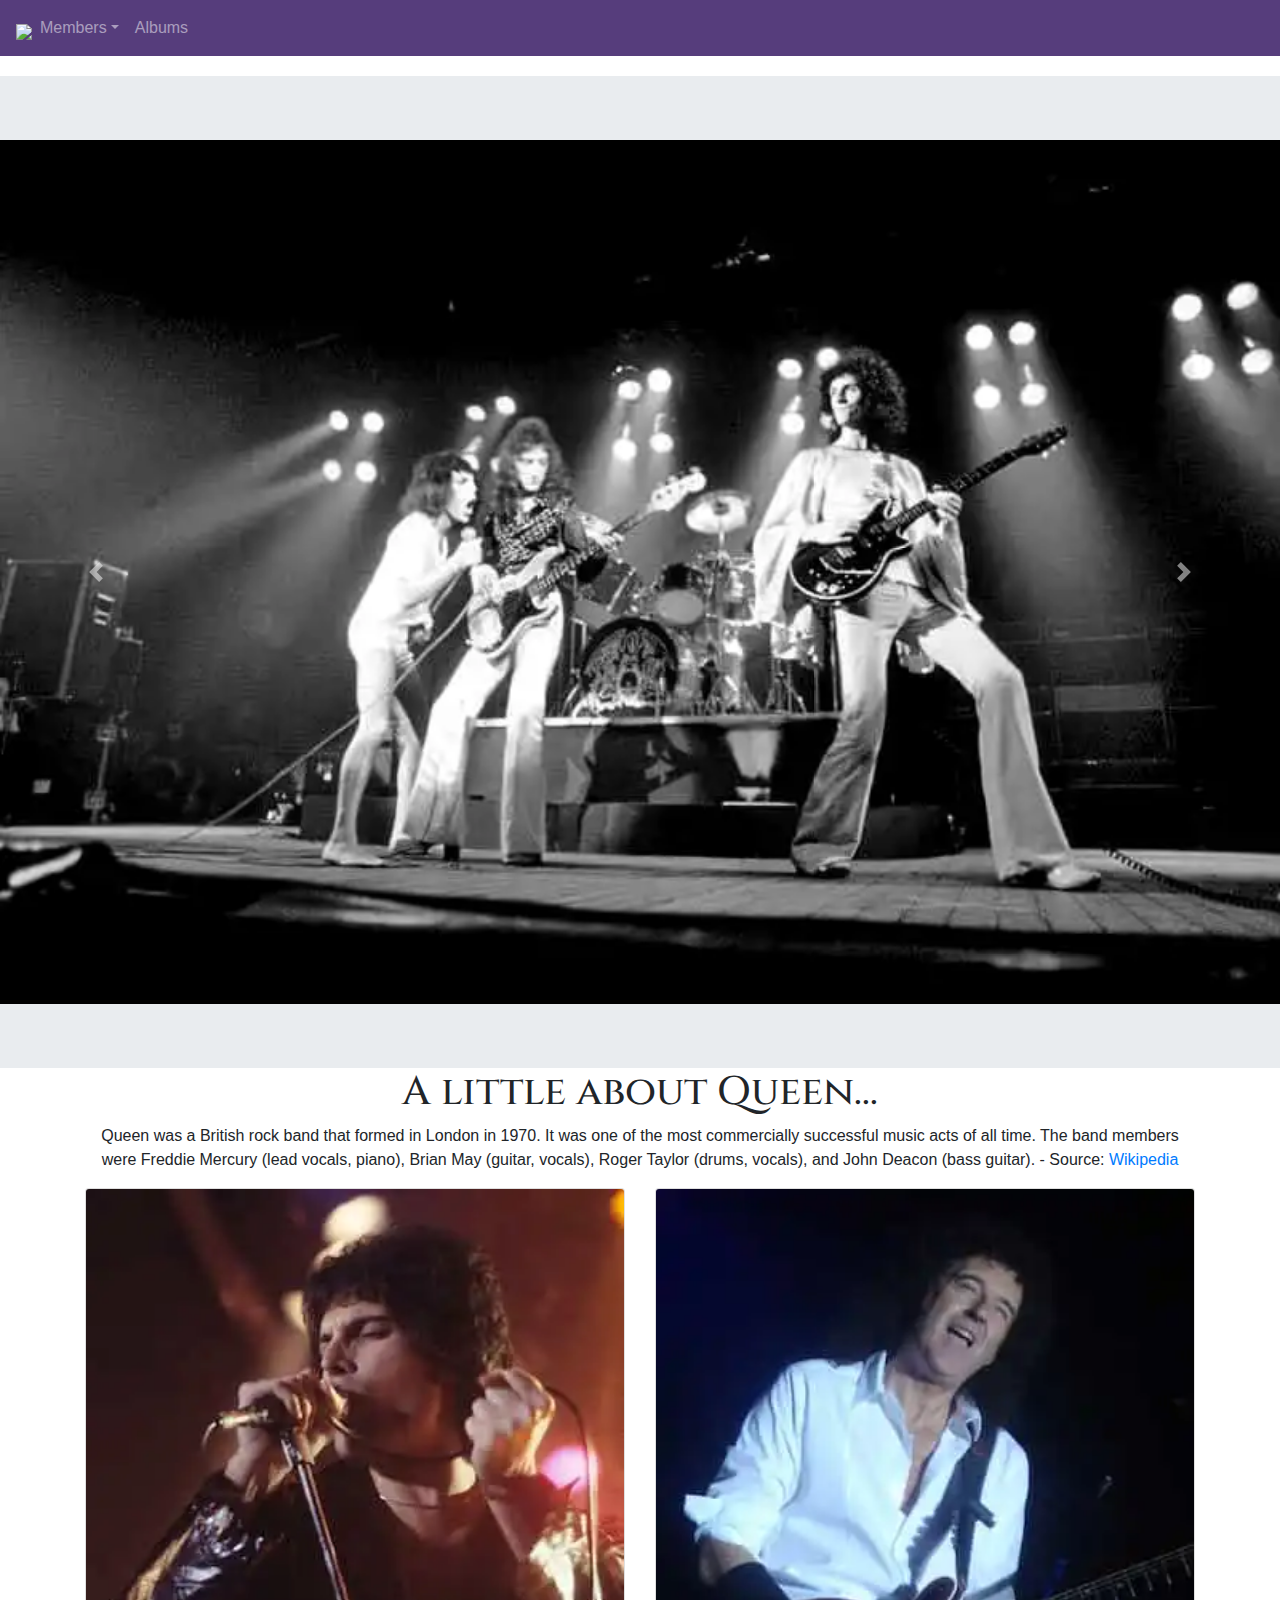
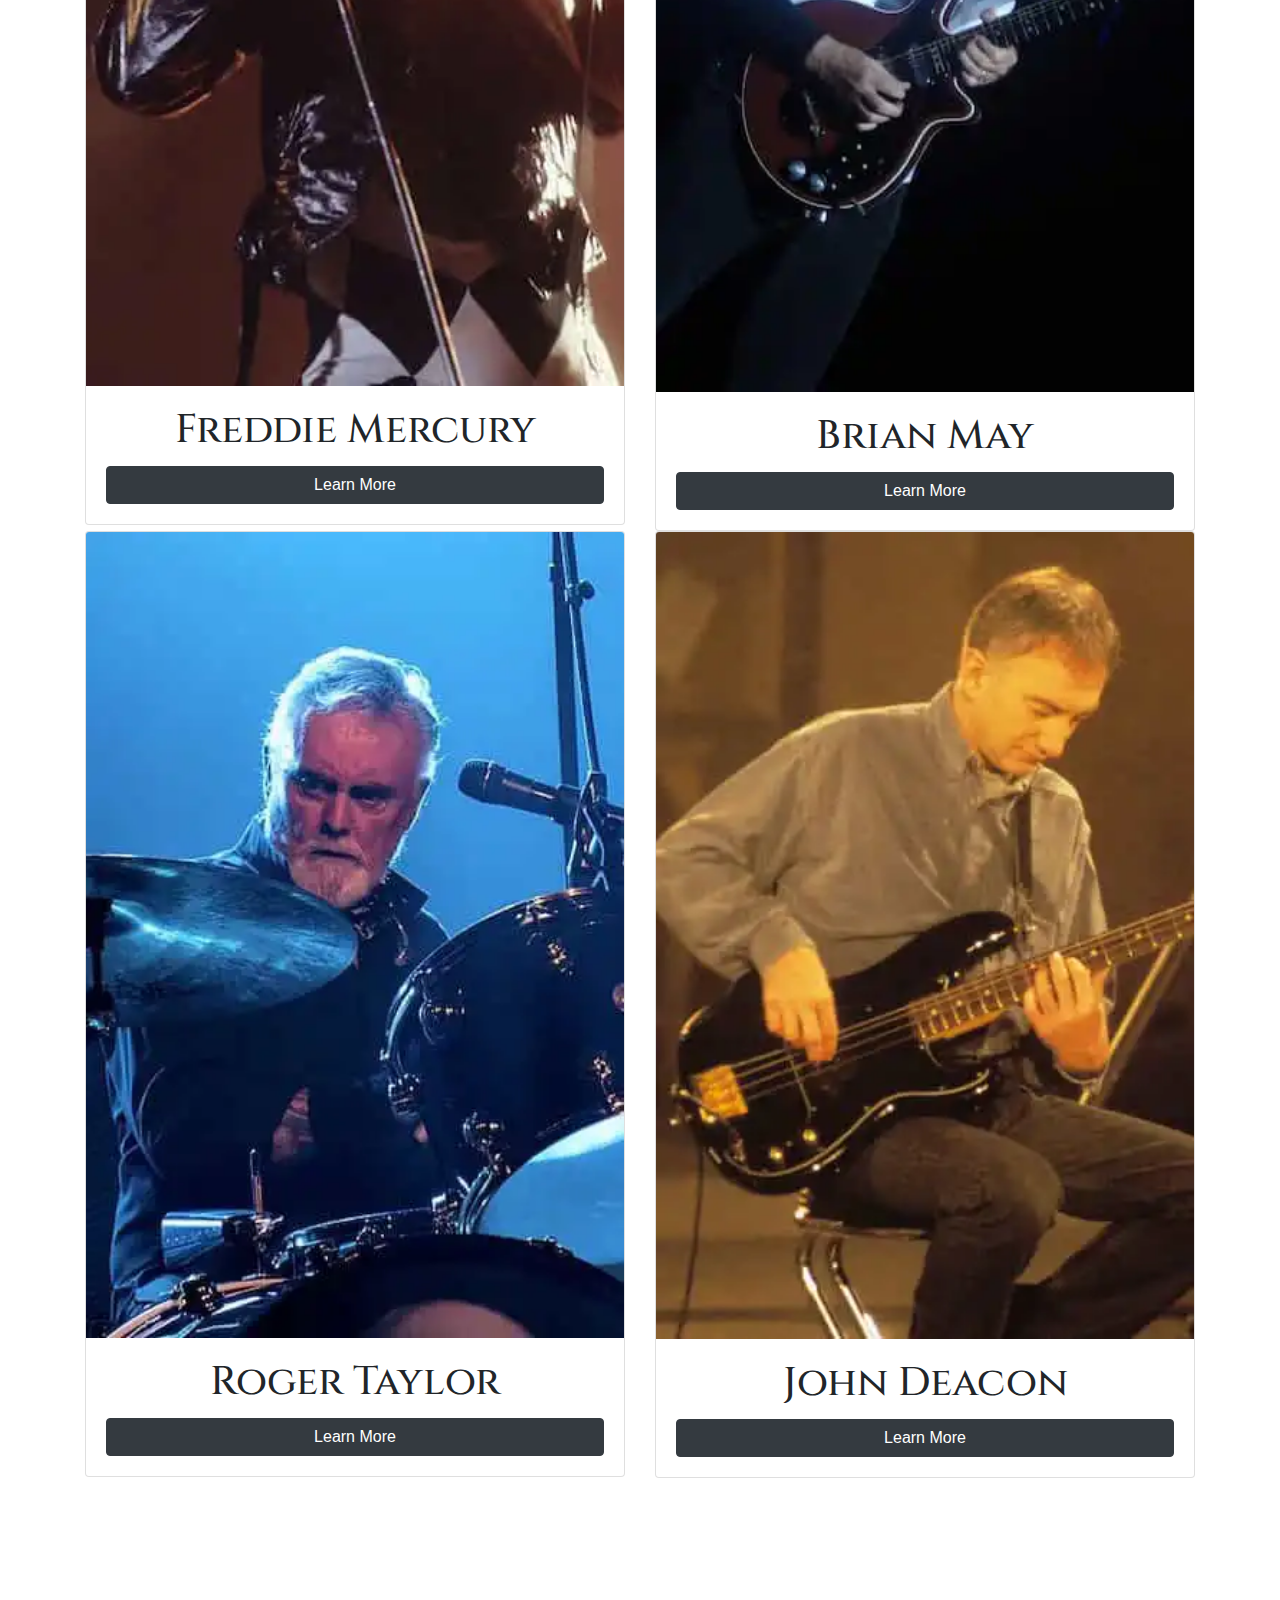
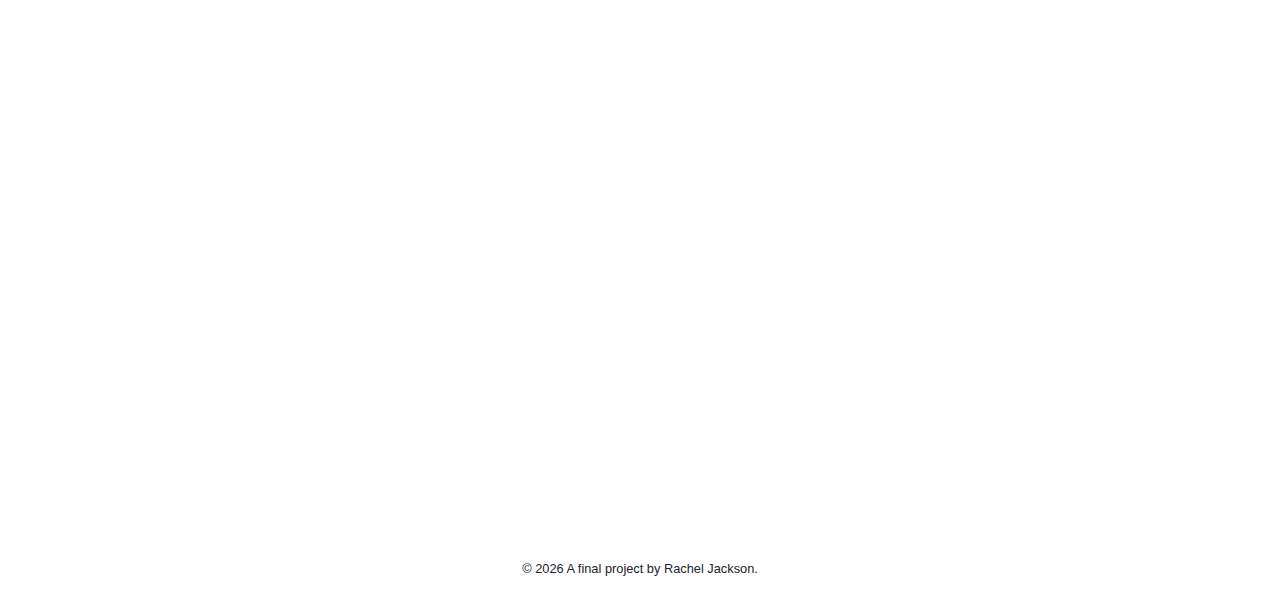
==== commit fcf9644c: "fifth commit" ====
--- a/docs/index.html
+++ b/docs/index.html
@@ -33,8 +33,32 @@
   </div>
 </nav>
 
-  <div class="jumbotron banner text-center img-fluid">
-  <h1><strong>QUEEN</strong></h1>
+  <div class="jumbotron banner jumbotron-fluid text-center img-fluid">
+  <div class="row">
+    <div class="col">
+      <div id="carouselExampleControls" class="carousel slide" data-ride="carousel">
+        <div class="carousel-inner">
+          <div class="carousel-item active">
+            <img class="d-block w-100 img-responsive" src="img/queen-band-early.jpg" alt="First slide">
+          </div>
+          <div class="carousel-item">
+            <img class="d-block w-100 img-responsive" src="img/queen-live-on-stage.jpg" alt="Second slide">
+          </div>
+          <div class="carousel-item">
+            <img class="d-block w-100 img-responsive" src="img/queen-band-wallpaper.jpg" alt="Third slide">
+          </div>
+            <a class="carousel-control-prev" href="#carouselExampleControls" role="button" data-slide="prev">
+              <span class="carousel-control-prev-icon" aria-hidden="true"></span>
+              <span class="sr-only">Previous</span>
+            </a>
+            <a class="carousel-control-next" href="#carouselExampleControls" role="button" data-slide="next">
+              <span class="carousel-control-next-icon" aria-hidden="true"></span>
+              <span class="sr-only">Next</span>
+            </a>
+        </div>
+      </div>
+    </div>
+  </div>
 </div>
 
   
@@ -42,57 +66,56 @@
 <div class="container">
   <div class="row">
     <div class="col">
-    <h1 class="google-dont" style="text-align:center">A little about Queen...</h1>
+    <h1 class="google-font" style="text-align:center">A little about Queen...</h1>
     </div>
   </div>
-
   <div class="row">
     <div class="col">
       <p style="text-align:center">Queen was a British rock band that formed in London in 1970. It was one of the most commercially successful music acts of all time. The band members were Freddie Mercury (lead vocals, piano), Brian May (guitar, vocals), Roger Taylor (drums, vocals), and John Deacon (bass guitar). - Source: <a href="https://en.wikipedia.org/wiki/Queen_(band)" target="_blank">Wikipedia</a></p>
     </div>
   </div>
   <div class="row">
-  
+    
     <div class="col-sm-6">
       <div class="card">
         <img class="card-img-top" src="img/members/freddie-mercury-color.jpg" alt="Band Member Photo">
       <div class="card-body">
-        <h5 class="card-title"> Freddie Mercury </h5>
-        <a href="freddie-mercury.html" class="btn btn-dark">Learn More</a>
+        <h1 class="card-title" style="text-align:center"> Freddie Mercury </h1>
+        <a href="freddie-mercury.html" class="btn btn-dark btn-block">Learn More</a>
       </div>
     </div>
   </div>
-  
+    
     <div class="col-sm-6">
       <div class="card">
         <img class="card-img-top" src="img/members/brian-may-color.jpg" alt="Band Member Photo">
       <div class="card-body">
-        <h5 class="card-title"> Brian May </h5>
-        <a href="brian-may.html" class="btn btn-dark">Learn More</a>
+        <h1 class="card-title" style="text-align:center"> Brian May </h1>
+        <a href="brian-may.html" class="btn btn-dark btn-block">Learn More</a>
       </div>
     </div>
   </div>
-  
+    
     <div class="col-sm-6">
       <div class="card">
         <img class="card-img-top" src="img/members/roger-taylor-color.jpg" alt="Band Member Photo">
       <div class="card-body">
-        <h5 class="card-title"> Roger Taylor </h5>
-        <a href="roger-taylor.html" class="btn btn-dark">Learn More</a>
+        <h1 class="card-title" style="text-align:center"> Roger Taylor </h1>
+        <a href="roger-taylor.html" class="btn btn-dark btn-block">Learn More</a>
       </div>
     </div>
   </div>
-  
+    
     <div class="col-sm-6">
       <div class="card">
         <img class="card-img-top" src="img/members/john-deacon-color.jpg" alt="Band Member Photo">
       <div class="card-body">
-        <h5 class="card-title"> John Deacon </h5>
-        <a href="john-deacon.html" class="btn btn-dark">Learn More</a>
+        <h1 class="card-title" style="text-align:center"> John Deacon </h1>
+        <a href="john-deacon.html" class="btn btn-dark btn-block">Learn More</a>
       </div>
     </div>
   </div>
-  
+    
     <br>
     <iframe title="Queen's Billboard Hits" aria-label="Bar Chart" id="datawrapper-chart-gA1oy" src="//datawrapper.dwcdn.net/gA1oy/1/" scrolling="no" frameborder="0" style="width: 0; min-width: 100% !important; border: none;" height="678"></iframe><script type="text/javascript">!function(){"use strict";window.addEventListener("message",function(a){if(void 0!==a.data["datawrapper-height"])for(var e in a.data["datawrapper-height"]){var t=document.getElementById("datawrapper-chart-"+e)||document.querySelector("iframe[src*='"+e+"']");t&&(t.style.height=a.data["datawrapper-height"][e]+"px")}})}();</script>
 </div>
--- a/docs/css/main.css
+++ b/docs/css/main.css
@@ -4,5 +4,5 @@
  * Copyright 2011-2019 The Bootstrap Authors
  * Copyright 2011-2019 Twitter, Inc.
  * Licensed under MIT (https://github.com/twbs/bootstrap/blob/master/LICENSE)
- */:root{--blue:#007bff;--indigo:#6610f2;--purple:#6f42c1;--pink:#e83e8c;--red:#dc3545;--orange:#fd7e14;--yellow:#ffc107;--green:#28a745;--teal:#20c997;--cyan:#17a2b8;--white:#fff;--gray:#6c757d;--gray-dark:#343a40;--primary:#007bff;--secondary:#6c757d;--success:#28a745;--info:#17a2b8;--warning:#ffc107;--danger:#dc3545;--light:#f8f9fa;--dark:#343a40;--breakpoint-xs:0;--breakpoint-sm:576px;--breakpoint-md:768px;--breakpoint-lg:992px;--breakpoint-xl:1200px;--font-family-sans-serif:-apple-system,BlinkMacSystemFont,"Segoe UI",Roboto,"Helvetica Neue",Arial,"Noto Sans",sans-serif,"Apple Color Emoji","Segoe UI Emoji","Segoe UI Symbol","Noto Color Emoji";--font-family-monospace:SFMono-Regular,Menlo,Monaco,Consolas,"Liberation Mono","Courier New",monospace}*,:after,:before{box-sizing:border-box}html{font-family:sans-serif;line-height:1.15;-webkit-text-size-adjust:100%;-webkit-tap-highlight-color:rgba(0,0,0,0)}article,aside,figcaption,figure,footer,header,hgroup,main,nav,section{display:block}body{margin:0;font-family:-apple-system,BlinkMacSystemFont,Segoe UI,Roboto,Helvetica Neue,Arial,Noto Sans,sans-serif,Apple Color Emoji,Segoe UI Emoji,Segoe UI Symbol,Noto Color Emoji;font-size:1rem;font-weight:400;line-height:1.5;color:#212529;text-align:left;background-color:#fff}[tabindex="-1"]:focus{outline:0!important}hr{box-sizing:content-box;height:0;overflow:visible}h1,h2,h3,h4,h5,h6{margin-top:0;margin-bottom:.5rem}p{margin-top:0;margin-bottom:1rem}abbr[data-original-title],abbr[title]{text-decoration:underline;-webkit-text-decoration:underline dotted;-moz-text-decoration:underline dotted;text-decoration:underline dotted;cursor:help;border-bottom:0;text-decoration-skip-ink:none}address{font-style:normal;line-height:inherit}address,dl,ol,ul{margin-bottom:1rem}dl,ol,ul{margin-top:0}ol ol,ol ul,ul ol,ul ul{margin-bottom:0}dt{font-weight:700}dd{margin-bottom:.5rem;margin-left:0}blockquote{margin:0 0 1rem}b,strong{font-weight:bolder}small{font-size:80%}sub,sup{position:relative;font-size:75%;line-height:0;vertical-align:baseline}sub{bottom:-.25em}sup{top:-.5em}a{color:#007bff;text-decoration:none;background-color:transparent}a:hover{color:#0056b3;text-decoration:underline}a:not([href]):not([tabindex]){color:inherit;text-decoration:none}a:not([href]):not([tabindex]):focus,a:not([href]):not([tabindex]):hover{color:inherit;text-decoration:none}a:not([href]):not([tabindex]):focus{outline:0}code,kbd,pre,samp{font-family:SFMono-Regular,Menlo,Monaco,Consolas,Liberation Mono,Courier New,monospace;font-size:1em}pre{margin-top:0;margin-bottom:1rem;overflow:auto}figure{margin:0 0 1rem}img{border-style:none}img,svg{vertical-align:middle}svg{overflow:hidden}table{border-collapse:collapse}caption{padding-top:.75rem;padding-bottom:.75rem;color:#6c757d;text-align:left;caption-side:bottom}th{text-align:inherit}label{display:inline-block;margin-bottom:.5rem}button{border-radius:0}button:focus{outline:1px dotted;outline:5px auto -webkit-focus-ring-color}button,input,optgroup,select,textarea{margin:0;font-family:inherit;font-size:inherit;line-height:inherit}button,input{overflow:visible}button,select{text-transform:none}select{word-wrap:normal}[type=button],[type=reset],[type=submit],button{-webkit-appearance:button}[type=button]:not(:disabled),[type=reset]:not(:disabled),[type=submit]:not(:disabled),button:not(:disabled){cursor:pointer}[type=button]::-moz-focus-inner,[type=reset]::-moz-focus-inner,[type=submit]::-moz-focus-inner,button::-moz-focus-inner{padding:0;border-style:none}input[type=checkbox],input[type=radio]{box-sizing:border-box;padding:0}input[type=date],input[type=datetime-local],input[type=month],input[type=time]{-webkit-appearance:listbox}textarea{overflow:auto;resize:vertical}fieldset{min-width:0;padding:0;margin:0;border:0}legend{display:block;width:100%;max-width:100%;padding:0;margin-bottom:.5rem;font-size:1.5rem;line-height:inherit;color:inherit;white-space:normal}progress{vertical-align:baseline}[type=number]::-webkit-inner-spin-button,[type=number]::-webkit-outer-spin-button{height:auto}[type=search]{outline-offset:-2px;-webkit-appearance:none}[type=search]::-webkit-search-decoration{-webkit-appearance:none}::-webkit-file-upload-button{font:inherit;-webkit-appearance:button}output{display:inline-block}summary{display:list-item;cursor:pointer}template{display:none}[hidden]{display:none!important}.h1,.h2,.h3,.h4,.h5,.h6,h1,h2,h3,h4,h5,h6{margin-bottom:.5rem;font-weight:500;line-height:1.2}.h1,h1{font-size:2.5rem}.h2,h2{font-size:2rem}.h3,h3{font-size:1.75rem}.h4,h4{font-size:1.5rem}.h5,h5{font-size:1.25rem}.h6,h6{font-size:1rem}.lead{font-size:1.25rem;font-weight:300}.display-1{font-size:6rem}.display-1,.display-2{font-weight:300;line-height:1.2}.display-2{font-size:5.5rem}.display-3{font-size:4.5rem}.display-3,.display-4{font-weight:300;line-height:1.2}.display-4{font-size:3.5rem}hr{margin-top:1rem;margin-bottom:1rem;border:0;border-top:1px solid rgba(0,0,0,.1)}.small,small{font-size:80%;font-weight:400}.mark,mark{padding:.2em;background-color:#fcf8e3}.list-inline,.list-unstyled{padding-left:0;list-style:none}.list-inline-item{display:inline-block}.list-inline-item:not(:last-child){margin-right:.5rem}.initialism{font-size:90%;text-transform:uppercase}.blockquote{margin-bottom:1rem;font-size:1.25rem}.blockquote-footer{display:block;font-size:80%;color:#6c757d}.blockquote-footer:before{content:"\2014\00A0"}.img-fluid,.img-thumbnail{max-width:100%;height:auto}.img-thumbnail{padding:.25rem;background-color:#fff;border:1px solid #dee2e6;border-radius:.25rem}.figure{display:inline-block}.figure-img{margin-bottom:.5rem;line-height:1}.figure-caption{font-size:90%;color:#6c757d}code{font-size:87.5%;color:#e83e8c;word-break:break-word}a>code{color:inherit}kbd{padding:.2rem .4rem;font-size:87.5%;color:#fff;background-color:#212529;border-radius:.2rem}kbd kbd{padding:0;font-size:100%;font-weight:700}pre{display:block;font-size:87.5%;color:#212529}pre code{font-size:inherit;color:inherit;word-break:normal}.pre-scrollable{max-height:340px;overflow-y:scroll}.container{width:100%;padding-right:15px;padding-left:15px;margin-right:auto;margin-left:auto}@media (min-width:576px){.container{max-width:540px}}@media (min-width:768px){.container{max-width:720px}}@media (min-width:992px){.container{max-width:960px}}@media (min-width:1200px){.container{max-width:1140px}}.container-fluid{width:100%;padding-right:15px;padding-left:15px;margin-right:auto;margin-left:auto}.row{display:-webkit-flex;display:-ms-flexbox;display:flex;-webkit-flex-wrap:wrap;-ms-flex-wrap:wrap;flex-wrap:wrap;margin-right:-15px;margin-left:-15px}.no-gutters{margin-right:0;margin-left:0}.no-gutters>.col,.no-gutters>[class*=col-]{padding-right:0;padding-left:0}.col,.col-1,.col-2,.col-3,.col-4,.col-5,.col-6,.col-7,.col-8,.col-9,.col-10,.col-11,.col-12,.col-auto,.col-lg,.col-lg-1,.col-lg-2,.col-lg-3,.col-lg-4,.col-lg-5,.col-lg-6,.col-lg-7,.col-lg-8,.col-lg-9,.col-lg-10,.col-lg-11,.col-lg-12,.col-lg-auto,.col-md,.col-md-1,.col-md-2,.col-md-3,.col-md-4,.col-md-5,.col-md-6,.col-md-7,.col-md-8,.col-md-9,.col-md-10,.col-md-11,.col-md-12,.col-md-auto,.col-sm,.col-sm-1,.col-sm-2,.col-sm-3,.col-sm-4,.col-sm-5,.col-sm-6,.col-sm-7,.col-sm-8,.col-sm-9,.col-sm-10,.col-sm-11,.col-sm-12,.col-sm-auto,.col-xl,.col-xl-1,.col-xl-2,.col-xl-3,.col-xl-4,.col-xl-5,.col-xl-6,.col-xl-7,.col-xl-8,.col-xl-9,.col-xl-10,.col-xl-11,.col-xl-12,.col-xl-auto{position:relative;width:100%;padding-right:15px;padding-left:15px}.col{-webkit-flex-basis:0;-ms-flex-preferred-size:0;flex-basis:0;-webkit-flex-grow:1;-ms-flex-positive:1;flex-grow:1;max-width:100%}.col-auto{-webkit-flex:0 0 auto;-ms-flex:0 0 auto;flex:0 0 auto;width:auto;max-width:100%}.col-1{-webkit-flex:0 0 8.33333%;-ms-flex:0 0 8.33333%;flex:0 0 8.33333%;max-width:8.33333%}.col-2{-webkit-flex:0 0 16.66667%;-ms-flex:0 0 16.66667%;flex:0 0 16.66667%;max-width:16.66667%}.col-3{-webkit-flex:0 0 25%;-ms-flex:0 0 25%;flex:0 0 25%;max-width:25%}.col-4{-webkit-flex:0 0 33.33333%;-ms-flex:0 0 33.33333%;flex:0 0 33.33333%;max-width:33.33333%}.col-5{-webkit-flex:0 0 41.66667%;-ms-flex:0 0 41.66667%;flex:0 0 41.66667%;max-width:41.66667%}.col-6{-webkit-flex:0 0 50%;-ms-flex:0 0 50%;flex:0 0 50%;max-width:50%}.col-7{-webkit-flex:0 0 58.33333%;-ms-flex:0 0 58.33333%;flex:0 0 58.33333%;max-width:58.33333%}.col-8{-webkit-flex:0 0 66.66667%;-ms-flex:0 0 66.66667%;flex:0 0 66.66667%;max-width:66.66667%}.col-9{-webkit-flex:0 0 75%;-ms-flex:0 0 75%;flex:0 0 75%;max-width:75%}.col-10{-webkit-flex:0 0 83.33333%;-ms-flex:0 0 83.33333%;flex:0 0 83.33333%;max-width:83.33333%}.col-11{-webkit-flex:0 0 91.66667%;-ms-flex:0 0 91.66667%;flex:0 0 91.66667%;max-width:91.66667%}.col-12{-webkit-flex:0 0 100%;-ms-flex:0 0 100%;flex:0 0 100%;max-width:100%}.order-first{-webkit-order:-1;-ms-flex-order:-1;order:-1}.order-last{-webkit-order:13;-ms-flex-order:13;order:13}.order-0{-webkit-order:0;-ms-flex-order:0;order:0}.order-1{-webkit-order:1;-ms-flex-order:1;order:1}.order-2{-webkit-order:2;-ms-flex-order:2;order:2}.order-3{-webkit-order:3;-ms-flex-order:3;order:3}.order-4{-webkit-order:4;-ms-flex-order:4;order:4}.order-5{-webkit-order:5;-ms-flex-order:5;order:5}.order-6{-webkit-order:6;-ms-flex-order:6;order:6}.order-7{-webkit-order:7;-ms-flex-order:7;order:7}.order-8{-webkit-order:8;-ms-flex-order:8;order:8}.order-9{-webkit-order:9;-ms-flex-order:9;order:9}.order-10{-webkit-order:10;-ms-flex-order:10;order:10}.order-11{-webkit-order:11;-ms-flex-order:11;order:11}.order-12{-webkit-order:12;-ms-flex-order:12;order:12}.offset-1{margin-left:8.33333%}.offset-2{margin-left:16.66667%}.offset-3{margin-left:25%}.offset-4{margin-left:33.33333%}.offset-5{margin-left:41.66667%}.offset-6{margin-left:50%}.offset-7{margin-left:58.33333%}.offset-8{margin-left:66.66667%}.offset-9{margin-left:75%}.offset-10{margin-left:83.33333%}.offset-11{margin-left:91.66667%}@media (min-width:576px){.col-sm{-webkit-flex-basis:0;-ms-flex-preferred-size:0;flex-basis:0;-webkit-flex-grow:1;-ms-flex-positive:1;flex-grow:1;max-width:100%}.col-sm-auto{-webkit-flex:0 0 auto;-ms-flex:0 0 auto;flex:0 0 auto;width:auto;max-width:100%}.col-sm-1{-webkit-flex:0 0 8.33333%;-ms-flex:0 0 8.33333%;flex:0 0 8.33333%;max-width:8.33333%}.col-sm-2{-webkit-flex:0 0 16.66667%;-ms-flex:0 0 16.66667%;flex:0 0 16.66667%;max-width:16.66667%}.col-sm-3{-webkit-flex:0 0 25%;-ms-flex:0 0 25%;flex:0 0 25%;max-width:25%}.col-sm-4{-webkit-flex:0 0 33.33333%;-ms-flex:0 0 33.33333%;flex:0 0 33.33333%;max-width:33.33333%}.col-sm-5{-webkit-flex:0 0 41.66667%;-ms-flex:0 0 41.66667%;flex:0 0 41.66667%;max-width:41.66667%}.col-sm-6{-webkit-flex:0 0 50%;-ms-flex:0 0 50%;flex:0 0 50%;max-width:50%}.col-sm-7{-webkit-flex:0 0 58.33333%;-ms-flex:0 0 58.33333%;flex:0 0 58.33333%;max-width:58.33333%}.col-sm-8{-webkit-flex:0 0 66.66667%;-ms-flex:0 0 66.66667%;flex:0 0 66.66667%;max-width:66.66667%}.col-sm-9{-webkit-flex:0 0 75%;-ms-flex:0 0 75%;flex:0 0 75%;max-width:75%}.col-sm-10{-webkit-flex:0 0 83.33333%;-ms-flex:0 0 83.33333%;flex:0 0 83.33333%;max-width:83.33333%}.col-sm-11{-webkit-flex:0 0 91.66667%;-ms-flex:0 0 91.66667%;flex:0 0 91.66667%;max-width:91.66667%}.col-sm-12{-webkit-flex:0 0 100%;-ms-flex:0 0 100%;flex:0 0 100%;max-width:100%}.order-sm-first{-webkit-order:-1;-ms-flex-order:-1;order:-1}.order-sm-last{-webkit-order:13;-ms-flex-order:13;order:13}.order-sm-0{-webkit-order:0;-ms-flex-order:0;order:0}.order-sm-1{-webkit-order:1;-ms-flex-order:1;order:1}.order-sm-2{-webkit-order:2;-ms-flex-order:2;order:2}.order-sm-3{-webkit-order:3;-ms-flex-order:3;order:3}.order-sm-4{-webkit-order:4;-ms-flex-order:4;order:4}.order-sm-5{-webkit-order:5;-ms-flex-order:5;order:5}.order-sm-6{-webkit-order:6;-ms-flex-order:6;order:6}.order-sm-7{-webkit-order:7;-ms-flex-order:7;order:7}.order-sm-8{-webkit-order:8;-ms-flex-order:8;order:8}.order-sm-9{-webkit-order:9;-ms-flex-order:9;order:9}.order-sm-10{-webkit-order:10;-ms-flex-order:10;order:10}.order-sm-11{-webkit-order:11;-ms-flex-order:11;order:11}.order-sm-12{-webkit-order:12;-ms-flex-order:12;order:12}.offset-sm-0{margin-left:0}.offset-sm-1{margin-left:8.33333%}.offset-sm-2{margin-left:16.66667%}.offset-sm-3{margin-left:25%}.offset-sm-4{margin-left:33.33333%}.offset-sm-5{margin-left:41.66667%}.offset-sm-6{margin-left:50%}.offset-sm-7{margin-left:58.33333%}.offset-sm-8{margin-left:66.66667%}.offset-sm-9{margin-left:75%}.offset-sm-10{margin-left:83.33333%}.offset-sm-11{margin-left:91.66667%}}@media (min-width:768px){.col-md{-webkit-flex-basis:0;-ms-flex-preferred-size:0;flex-basis:0;-webkit-flex-grow:1;-ms-flex-positive:1;flex-grow:1;max-width:100%}.col-md-auto{-webkit-flex:0 0 auto;-ms-flex:0 0 auto;flex:0 0 auto;width:auto;max-width:100%}.col-md-1{-webkit-flex:0 0 8.33333%;-ms-flex:0 0 8.33333%;flex:0 0 8.33333%;max-width:8.33333%}.col-md-2{-webkit-flex:0 0 16.66667%;-ms-flex:0 0 16.66667%;flex:0 0 16.66667%;max-width:16.66667%}.col-md-3{-webkit-flex:0 0 25%;-ms-flex:0 0 25%;flex:0 0 25%;max-width:25%}.col-md-4{-webkit-flex:0 0 33.33333%;-ms-flex:0 0 33.33333%;flex:0 0 33.33333%;max-width:33.33333%}.col-md-5{-webkit-flex:0 0 41.66667%;-ms-flex:0 0 41.66667%;flex:0 0 41.66667%;max-width:41.66667%}.col-md-6{-webkit-flex:0 0 50%;-ms-flex:0 0 50%;flex:0 0 50%;max-width:50%}.col-md-7{-webkit-flex:0 0 58.33333%;-ms-flex:0 0 58.33333%;flex:0 0 58.33333%;max-width:58.33333%}.col-md-8{-webkit-flex:0 0 66.66667%;-ms-flex:0 0 66.66667%;flex:0 0 66.66667%;max-width:66.66667%}.col-md-9{-webkit-flex:0 0 75%;-ms-flex:0 0 75%;flex:0 0 75%;max-width:75%}.col-md-10{-webkit-flex:0 0 83.33333%;-ms-flex:0 0 83.33333%;flex:0 0 83.33333%;max-width:83.33333%}.col-md-11{-webkit-flex:0 0 91.66667%;-ms-flex:0 0 91.66667%;flex:0 0 91.66667%;max-width:91.66667%}.col-md-12{-webkit-flex:0 0 100%;-ms-flex:0 0 100%;flex:0 0 100%;max-width:100%}.order-md-first{-webkit-order:-1;-ms-flex-order:-1;order:-1}.order-md-last{-webkit-order:13;-ms-flex-order:13;order:13}.order-md-0{-webkit-order:0;-ms-flex-order:0;order:0}.order-md-1{-webkit-order:1;-ms-flex-order:1;order:1}.order-md-2{-webkit-order:2;-ms-flex-order:2;order:2}.order-md-3{-webkit-order:3;-ms-flex-order:3;order:3}.order-md-4{-webkit-order:4;-ms-flex-order:4;order:4}.order-md-5{-webkit-order:5;-ms-flex-order:5;order:5}.order-md-6{-webkit-order:6;-ms-flex-order:6;order:6}.order-md-7{-webkit-order:7;-ms-flex-order:7;order:7}.order-md-8{-webkit-order:8;-ms-flex-order:8;order:8}.order-md-9{-webkit-order:9;-ms-flex-order:9;order:9}.order-md-10{-webkit-order:10;-ms-flex-order:10;order:10}.order-md-11{-webkit-order:11;-ms-flex-order:11;order:11}.order-md-12{-webkit-order:12;-ms-flex-order:12;order:12}.offset-md-0{margin-left:0}.offset-md-1{margin-left:8.33333%}.offset-md-2{margin-left:16.66667%}.offset-md-3{margin-left:25%}.offset-md-4{margin-left:33.33333%}.offset-md-5{margin-left:41.66667%}.offset-md-6{margin-left:50%}.offset-md-7{margin-left:58.33333%}.offset-md-8{margin-left:66.66667%}.offset-md-9{margin-left:75%}.offset-md-10{margin-left:83.33333%}.offset-md-11{margin-left:91.66667%}}@media (min-width:992px){.col-lg{-webkit-flex-basis:0;-ms-flex-preferred-size:0;flex-basis:0;-webkit-flex-grow:1;-ms-flex-positive:1;flex-grow:1;max-width:100%}.col-lg-auto{-webkit-flex:0 0 auto;-ms-flex:0 0 auto;flex:0 0 auto;width:auto;max-width:100%}.col-lg-1{-webkit-flex:0 0 8.33333%;-ms-flex:0 0 8.33333%;flex:0 0 8.33333%;max-width:8.33333%}.col-lg-2{-webkit-flex:0 0 16.66667%;-ms-flex:0 0 16.66667%;flex:0 0 16.66667%;max-width:16.66667%}.col-lg-3{-webkit-flex:0 0 25%;-ms-flex:0 0 25%;flex:0 0 25%;max-width:25%}.col-lg-4{-webkit-flex:0 0 33.33333%;-ms-flex:0 0 33.33333%;flex:0 0 33.33333%;max-width:33.33333%}.col-lg-5{-webkit-flex:0 0 41.66667%;-ms-flex:0 0 41.66667%;flex:0 0 41.66667%;max-width:41.66667%}.col-lg-6{-webkit-flex:0 0 50%;-ms-flex:0 0 50%;flex:0 0 50%;max-width:50%}.col-lg-7{-webkit-flex:0 0 58.33333%;-ms-flex:0 0 58.33333%;flex:0 0 58.33333%;max-width:58.33333%}.col-lg-8{-webkit-flex:0 0 66.66667%;-ms-flex:0 0 66.66667%;flex:0 0 66.66667%;max-width:66.66667%}.col-lg-9{-webkit-flex:0 0 75%;-ms-flex:0 0 75%;flex:0 0 75%;max-width:75%}.col-lg-10{-webkit-flex:0 0 83.33333%;-ms-flex:0 0 83.33333%;flex:0 0 83.33333%;max-width:83.33333%}.col-lg-11{-webkit-flex:0 0 91.66667%;-ms-flex:0 0 91.66667%;flex:0 0 91.66667%;max-width:91.66667%}.col-lg-12{-webkit-flex:0 0 100%;-ms-flex:0 0 100%;flex:0 0 100%;max-width:100%}.order-lg-first{-webkit-order:-1;-ms-flex-order:-1;order:-1}.order-lg-last{-webkit-order:13;-ms-flex-order:13;order:13}.order-lg-0{-webkit-order:0;-ms-flex-order:0;order:0}.order-lg-1{-webkit-order:1;-ms-flex-order:1;order:1}.order-lg-2{-webkit-order:2;-ms-flex-order:2;order:2}.order-lg-3{-webkit-order:3;-ms-flex-order:3;order:3}.order-lg-4{-webkit-order:4;-ms-flex-order:4;order:4}.order-lg-5{-webkit-order:5;-ms-flex-order:5;order:5}.order-lg-6{-webkit-order:6;-ms-flex-order:6;order:6}.order-lg-7{-webkit-order:7;-ms-flex-order:7;order:7}.order-lg-8{-webkit-order:8;-ms-flex-order:8;order:8}.order-lg-9{-webkit-order:9;-ms-flex-order:9;order:9}.order-lg-10{-webkit-order:10;-ms-flex-order:10;order:10}.order-lg-11{-webkit-order:11;-ms-flex-order:11;order:11}.order-lg-12{-webkit-order:12;-ms-flex-order:12;order:12}.offset-lg-0{margin-left:0}.offset-lg-1{margin-left:8.33333%}.offset-lg-2{margin-left:16.66667%}.offset-lg-3{margin-left:25%}.offset-lg-4{margin-left:33.33333%}.offset-lg-5{margin-left:41.66667%}.offset-lg-6{margin-left:50%}.offset-lg-7{margin-left:58.33333%}.offset-lg-8{margin-left:66.66667%}.offset-lg-9{margin-left:75%}.offset-lg-10{margin-left:83.33333%}.offset-lg-11{margin-left:91.66667%}}@media (min-width:1200px){.col-xl{-webkit-flex-basis:0;-ms-flex-preferred-size:0;flex-basis:0;-webkit-flex-grow:1;-ms-flex-positive:1;flex-grow:1;max-width:100%}.col-xl-auto{-webkit-flex:0 0 auto;-ms-flex:0 0 auto;flex:0 0 auto;width:auto;max-width:100%}.col-xl-1{-webkit-flex:0 0 8.33333%;-ms-flex:0 0 8.33333%;flex:0 0 8.33333%;max-width:8.33333%}.col-xl-2{-webkit-flex:0 0 16.66667%;-ms-flex:0 0 16.66667%;flex:0 0 16.66667%;max-width:16.66667%}.col-xl-3{-webkit-flex:0 0 25%;-ms-flex:0 0 25%;flex:0 0 25%;max-width:25%}.col-xl-4{-webkit-flex:0 0 33.33333%;-ms-flex:0 0 33.33333%;flex:0 0 33.33333%;max-width:33.33333%}.col-xl-5{-webkit-flex:0 0 41.66667%;-ms-flex:0 0 41.66667%;flex:0 0 41.66667%;max-width:41.66667%}.col-xl-6{-webkit-flex:0 0 50%;-ms-flex:0 0 50%;flex:0 0 50%;max-width:50%}.col-xl-7{-webkit-flex:0 0 58.33333%;-ms-flex:0 0 58.33333%;flex:0 0 58.33333%;max-width:58.33333%}.col-xl-8{-webkit-flex:0 0 66.66667%;-ms-flex:0 0 66.66667%;flex:0 0 66.66667%;max-width:66.66667%}.col-xl-9{-webkit-flex:0 0 75%;-ms-flex:0 0 75%;flex:0 0 75%;max-width:75%}.col-xl-10{-webkit-flex:0 0 83.33333%;-ms-flex:0 0 83.33333%;flex:0 0 83.33333%;max-width:83.33333%}.col-xl-11{-webkit-flex:0 0 91.66667%;-ms-flex:0 0 91.66667%;flex:0 0 91.66667%;max-width:91.66667%}.col-xl-12{-webkit-flex:0 0 100%;-ms-flex:0 0 100%;flex:0 0 100%;max-width:100%}.order-xl-first{-webkit-order:-1;-ms-flex-order:-1;order:-1}.order-xl-last{-webkit-order:13;-ms-flex-order:13;order:13}.order-xl-0{-webkit-order:0;-ms-flex-order:0;order:0}.order-xl-1{-webkit-order:1;-ms-flex-order:1;order:1}.order-xl-2{-webkit-order:2;-ms-flex-order:2;order:2}.order-xl-3{-webkit-order:3;-ms-flex-order:3;order:3}.order-xl-4{-webkit-order:4;-ms-flex-order:4;order:4}.order-xl-5{-webkit-order:5;-ms-flex-order:5;order:5}.order-xl-6{-webkit-order:6;-ms-flex-order:6;order:6}.order-xl-7{-webkit-order:7;-ms-flex-order:7;order:7}.order-xl-8{-webkit-order:8;-ms-flex-order:8;order:8}.order-xl-9{-webkit-order:9;-ms-flex-order:9;order:9}.order-xl-10{-webkit-order:10;-ms-flex-order:10;order:10}.order-xl-11{-webkit-order:11;-ms-flex-order:11;order:11}.order-xl-12{-webkit-order:12;-ms-flex-order:12;order:12}.offset-xl-0{margin-left:0}.offset-xl-1{margin-left:8.33333%}.offset-xl-2{margin-left:16.66667%}.offset-xl-3{margin-left:25%}.offset-xl-4{margin-left:33.33333%}.offset-xl-5{margin-left:41.66667%}.offset-xl-6{margin-left:50%}.offset-xl-7{margin-left:58.33333%}.offset-xl-8{margin-left:66.66667%}.offset-xl-9{margin-left:75%}.offset-xl-10{margin-left:83.33333%}.offset-xl-11{margin-left:91.66667%}}.table{width:100%;margin-bottom:1rem;color:#212529}.table td,.table th{padding:.75rem;vertical-align:top;border-top:1px solid #dee2e6}.table thead th{vertical-align:bottom;border-bottom:2px solid #dee2e6}.table tbody+tbody{border-top:2px solid #dee2e6}.table-sm td,.table-sm th{padding:.3rem}.table-bordered,.table-bordered td,.table-bordered th{border:1px solid #dee2e6}.table-bordered thead td,.table-bordered thead th{border-bottom-width:2px}.table-borderless tbody+tbody,.table-borderless td,.table-borderless th,.table-borderless thead th{border:0}.table-striped tbody tr:nth-of-type(odd){background-color:rgba(0,0,0,.05)}.table-hover tbody tr:hover{color:#212529;background-color:rgba(0,0,0,.075)}.table-primary,.table-primary>td,.table-primary>th{background-color:#b8daff}.table-primary tbody+tbody,.table-primary td,.table-primary th,.table-primary thead th{border-color:#7abaff}.table-hover .table-primary:hover{background-color:#9fcdff}.table-hover .table-primary:hover>td,.table-hover .table-primary:hover>th{background-color:#9fcdff}.table-secondary,.table-secondary>td,.table-secondary>th{background-color:#d6d8db}.table-secondary tbody+tbody,.table-secondary td,.table-secondary th,.table-secondary thead th{border-color:#b3b7bb}.table-hover .table-secondary:hover{background-color:#c8cbcf}.table-hover .table-secondary:hover>td,.table-hover .table-secondary:hover>th{background-color:#c8cbcf}.table-success,.table-success>td,.table-success>th{background-color:#c3e6cb}.table-success tbody+tbody,.table-success td,.table-success th,.table-success thead th{border-color:#8fd19e}.table-hover .table-success:hover{background-color:#b1dfbb}.table-hover .table-success:hover>td,.table-hover .table-success:hover>th{background-color:#b1dfbb}.table-info,.table-info>td,.table-info>th{background-color:#bee5eb}.table-info tbody+tbody,.table-info td,.table-info th,.table-info thead th{border-color:#86cfda}.table-hover .table-info:hover{background-color:#abdde5}.table-hover .table-info:hover>td,.table-hover .table-info:hover>th{background-color:#abdde5}.table-warning,.table-warning>td,.table-warning>th{background-color:#ffeeba}.table-warning tbody+tbody,.table-warning td,.table-warning th,.table-warning thead th{border-color:#ffdf7e}.table-hover .table-warning:hover{background-color:#ffe8a1}.table-hover .table-warning:hover>td,.table-hover .table-warning:hover>th{background-color:#ffe8a1}.table-danger,.table-danger>td,.table-danger>th{background-color:#f5c6cb}.table-danger tbody+tbody,.table-danger td,.table-danger th,.table-danger thead th{border-color:#ed969e}.table-hover .table-danger:hover{background-color:#f1b0b7}.table-hover .table-danger:hover>td,.table-hover .table-danger:hover>th{background-color:#f1b0b7}.table-light,.table-light>td,.table-light>th{background-color:#fdfdfe}.table-light tbody+tbody,.table-light td,.table-light th,.table-light thead th{border-color:#fbfcfc}.table-hover .table-light:hover{background-color:#ececf6}.table-hover .table-light:hover>td,.table-hover .table-light:hover>th{background-color:#ececf6}.table-dark,.table-dark>td,.table-dark>th{background-color:#c6c8ca}.table-dark tbody+tbody,.table-dark td,.table-dark th,.table-dark thead th{border-color:#95999c}.table-hover .table-dark:hover{background-color:#b9bbbe}.table-hover .table-dark:hover>td,.table-hover .table-dark:hover>th{background-color:#b9bbbe}.table-active,.table-active>td,.table-active>th{background-color:rgba(0,0,0,.075)}.table-hover .table-active:hover{background-color:rgba(0,0,0,.075)}.table-hover .table-active:hover>td,.table-hover .table-active:hover>th{background-color:rgba(0,0,0,.075)}.table .thead-dark th{color:#fff;background-color:#343a40;border-color:#454d55}.table .thead-light th{color:#495057;background-color:#e9ecef;border-color:#dee2e6}.table-dark{color:#fff;background-color:#343a40}.table-dark td,.table-dark th,.table-dark thead th{border-color:#454d55}.table-dark.table-bordered{border:0}.table-dark.table-striped tbody tr:nth-of-type(odd){background-color:hsla(0,0%,100%,.05)}.table-dark.table-hover tbody tr:hover{color:#fff;background-color:hsla(0,0%,100%,.075)}@media (max-width:575.98px){.table-responsive-sm{display:block;width:100%;overflow-x:auto;-webkit-overflow-scrolling:touch}.table-responsive-sm>.table-bordered{border:0}}@media (max-width:767.98px){.table-responsive-md{display:block;width:100%;overflow-x:auto;-webkit-overflow-scrolling:touch}.table-responsive-md>.table-bordered{border:0}}@media (max-width:991.98px){.table-responsive-lg{display:block;width:100%;overflow-x:auto;-webkit-overflow-scrolling:touch}.table-responsive-lg>.table-bordered{border:0}}@media (max-width:1199.98px){.table-responsive-xl{display:block;width:100%;overflow-x:auto;-webkit-overflow-scrolling:touch}.table-responsive-xl>.table-bordered{border:0}}.table-responsive{display:block;width:100%;overflow-x:auto;-webkit-overflow-scrolling:touch}.table-responsive>.table-bordered{border:0}.form-control{display:block;width:100%;height:calc(1.5em + .75rem + 2px);padding:.375rem .75rem;font-size:1rem;font-weight:400;line-height:1.5;color:#495057;background-color:#fff;background-clip:padding-box;border:1px solid #ced4da;border-radius:.25rem;transition:border-color .15s ease-in-out,box-shadow .15s ease-in-out}@media (prefers-reduced-motion:reduce){.form-control{transition:none}}.form-control::-ms-expand{background-color:transparent;border:0}.form-control:focus{color:#495057;background-color:#fff;border-color:#80bdff;outline:0;box-shadow:0 0 0 .2rem rgba(0,123,255,.25)}.form-control::-webkit-input-placeholder{color:#6c757d;opacity:1}.form-control::-moz-placeholder{color:#6c757d;opacity:1}.form-control:-ms-input-placeholder{color:#6c757d;opacity:1}.form-control::-ms-input-placeholder{color:#6c757d;opacity:1}.form-control::placeholder{color:#6c757d;opacity:1}.form-control:disabled,.form-control[readonly]{background-color:#e9ecef;opacity:1}select.form-control:focus::-ms-value{color:#495057;background-color:#fff}.form-control-file,.form-control-range{display:block;width:100%}.col-form-label{padding-top:calc(.375rem + 1px);padding-bottom:calc(.375rem + 1px);margin-bottom:0;font-size:inherit;line-height:1.5}.col-form-label-lg{padding-top:calc(.5rem + 1px);padding-bottom:calc(.5rem + 1px);font-size:1.25rem;line-height:1.5}.col-form-label-sm{padding-top:calc(.25rem + 1px);padding-bottom:calc(.25rem + 1px);font-size:.875rem;line-height:1.5}.form-control-plaintext{display:block;width:100%;padding-top:.375rem;padding-bottom:.375rem;margin-bottom:0;line-height:1.5;color:#212529;background-color:transparent;border:solid transparent;border-width:1px 0}.form-control-plaintext.form-control-lg,.form-control-plaintext.form-control-sm{padding-right:0;padding-left:0}.form-control-sm{height:calc(1.5em + .5rem + 2px);padding:.25rem .5rem;font-size:.875rem;line-height:1.5;border-radius:.2rem}.form-control-lg{height:calc(1.5em + 1rem + 2px);padding:.5rem 1rem;font-size:1.25rem;line-height:1.5;border-radius:.3rem}select.form-control[multiple],select.form-control[size]{height:auto}textarea.form-control{height:auto}.form-group{margin-bottom:1rem}.form-text{display:block;margin-top:.25rem}.form-row{display:-webkit-flex;display:-ms-flexbox;display:flex;-webkit-flex-wrap:wrap;-ms-flex-wrap:wrap;flex-wrap:wrap;margin-right:-5px;margin-left:-5px}.form-row>.col,.form-row>[class*=col-]{padding-right:5px;padding-left:5px}.form-check{position:relative;display:block;padding-left:1.25rem}.form-check-input{position:absolute;margin-top:.3rem;margin-left:-1.25rem}.form-check-input:disabled~.form-check-label{color:#6c757d}.form-check-label{margin-bottom:0}.form-check-inline{display:-webkit-inline-flex;display:-ms-inline-flexbox;display:inline-flex;-webkit-align-items:center;-ms-flex-align:center;align-items:center;padding-left:0;margin-right:.75rem}.form-check-inline .form-check-input{position:static;margin-top:0;margin-right:.3125rem;margin-left:0}.valid-feedback{display:none;width:100%;margin-top:.25rem;font-size:80%;color:#28a745}.valid-tooltip{position:absolute;top:100%;z-index:5;display:none;max-width:100%;padding:.25rem .5rem;margin-top:.1rem;font-size:.875rem;line-height:1.5;color:#fff;background-color:rgba(40,167,69,.9);border-radius:.25rem}.form-control.is-valid,.was-validated .form-control:valid{border-color:#28a745;padding-right:calc(1.5em + .75rem);background-image:url("data:image/svg+xml;charset=utf-8,%3Csvg xmlns='http://www.w3.org/2000/svg' viewBox='0 0 8 8'%3E%3Cpath fill='%2328a745' d='M2.3 6.73L.6 4.53c-.4-1.04.46-1.4 1.1-.8l1.1 1.4 3.4-3.8c.6-.63 1.6-.27 1.2.7l-4 4.6c-.43.5-.8.4-1.1.1z'/%3E%3C/svg%3E");background-repeat:no-repeat;background-position:100% calc(.375em + .1875rem);background-size:calc(.75em + .375rem) calc(.75em + .375rem)}.form-control.is-valid:focus,.was-validated .form-control:valid:focus{border-color:#28a745;box-shadow:0 0 0 .2rem rgba(40,167,69,.25)}.form-control.is-valid~.valid-feedback,.form-control.is-valid~.valid-tooltip,.was-validated .form-control:valid~.valid-feedback,.was-validated .form-control:valid~.valid-tooltip{display:block}.was-validated textarea.form-control:valid,textarea.form-control.is-valid{padding-right:calc(1.5em + .75rem);background-position:top calc(.375em + .1875rem) right calc(.375em + .1875rem)}.custom-select.is-valid,.was-validated .custom-select:valid{border-color:#28a745;padding-right:calc((3em + 2.25rem)/4 + 1.75rem);background:url("data:image/svg+xml;charset=utf-8,%3Csvg xmlns='http://www.w3.org/2000/svg' viewBox='0 0 4 5'%3E%3Cpath fill='%23343a40' d='M2 0L0 2h4zm0 5L0 3h4z'/%3E%3C/svg%3E") no-repeat right .75rem center/8px 10px,url("data:image/svg+xml;charset=utf-8,%3Csvg xmlns='http://www.w3.org/2000/svg' viewBox='0 0 8 8'%3E%3Cpath fill='%2328a745' d='M2.3 6.73L.6 4.53c-.4-1.04.46-1.4 1.1-.8l1.1 1.4 3.4-3.8c.6-.63 1.6-.27 1.2.7l-4 4.6c-.43.5-.8.4-1.1.1z'/%3E%3C/svg%3E") #fff no-repeat center right 1.75rem/calc(.75em + .375rem) calc(.75em + .375rem)}.custom-select.is-valid:focus,.was-validated .custom-select:valid:focus{border-color:#28a745;box-shadow:0 0 0 .2rem rgba(40,167,69,.25)}.custom-select.is-valid~.valid-feedback,.custom-select.is-valid~.valid-tooltip,.was-validated .custom-select:valid~.valid-feedback,.was-validated .custom-select:valid~.valid-tooltip{display:block}.form-control-file.is-valid~.valid-feedback,.form-control-file.is-valid~.valid-tooltip,.was-validated .form-control-file:valid~.valid-feedback,.was-validated .form-control-file:valid~.valid-tooltip{display:block}.form-check-input.is-valid~.form-check-label,.was-validated .form-check-input:valid~.form-check-label{color:#28a745}.form-check-input.is-valid~.valid-feedback,.form-check-input.is-valid~.valid-tooltip,.was-validated .form-check-input:valid~.valid-feedback,.was-validated .form-check-input:valid~.valid-tooltip{display:block}.custom-control-input.is-valid~.custom-control-label,.was-validated .custom-control-input:valid~.custom-control-label{color:#28a745}.custom-control-input.is-valid~.custom-control-label:before,.was-validated .custom-control-input:valid~.custom-control-label:before{border-color:#28a745}.custom-control-input.is-valid~.valid-feedback,.custom-control-input.is-valid~.valid-tooltip,.was-validated .custom-control-input:valid~.valid-feedback,.was-validated .custom-control-input:valid~.valid-tooltip{display:block}.custom-control-input.is-valid:checked~.custom-control-label:before,.was-validated .custom-control-input:valid:checked~.custom-control-label:before{border-color:#34ce57;background-color:#34ce57}.custom-control-input.is-valid:focus~.custom-control-label:before,.was-validated .custom-control-input:valid:focus~.custom-control-label:before{box-shadow:0 0 0 .2rem rgba(40,167,69,.25)}.custom-control-input.is-valid:focus:not(:checked)~.custom-control-label:before,.was-validated .custom-control-input:valid:focus:not(:checked)~.custom-control-label:before{border-color:#28a745}.custom-file-input.is-valid~.custom-file-label,.was-validated .custom-file-input:valid~.custom-file-label{border-color:#28a745}.custom-file-input.is-valid~.valid-feedback,.custom-file-input.is-valid~.valid-tooltip,.was-validated .custom-file-input:valid~.valid-feedback,.was-validated .custom-file-input:valid~.valid-tooltip{display:block}.custom-file-input.is-valid:focus~.custom-file-label,.was-validated .custom-file-input:valid:focus~.custom-file-label{border-color:#28a745;box-shadow:0 0 0 .2rem rgba(40,167,69,.25)}.invalid-feedback{display:none;width:100%;margin-top:.25rem;font-size:80%;color:#dc3545}.invalid-tooltip{position:absolute;top:100%;z-index:5;display:none;max-width:100%;padding:.25rem .5rem;margin-top:.1rem;font-size:.875rem;line-height:1.5;color:#fff;background-color:rgba(220,53,69,.9);border-radius:.25rem}.form-control.is-invalid,.was-validated .form-control:invalid{border-color:#dc3545;padding-right:calc(1.5em + .75rem);background-image:url("data:image/svg+xml;charset=utf-8,%3Csvg xmlns='http://www.w3.org/2000/svg' fill='%23dc3545' viewBox='-2 -2 7 7'%3E%3Cpath stroke='%23dc3545' d='M0 0l3 3m0-3L0 3'/%3E%3Ccircle r='.5'/%3E%3Ccircle cx='3' r='.5'/%3E%3Ccircle cy='3' r='.5'/%3E%3Ccircle cx='3' cy='3' r='.5'/%3E%3C/svg%3E");background-repeat:no-repeat;background-position:100% calc(.375em + .1875rem);background-size:calc(.75em + .375rem) calc(.75em + .375rem)}.form-control.is-invalid:focus,.was-validated .form-control:invalid:focus{border-color:#dc3545;box-shadow:0 0 0 .2rem rgba(220,53,69,.25)}.form-control.is-invalid~.invalid-feedback,.form-control.is-invalid~.invalid-tooltip,.was-validated .form-control:invalid~.invalid-feedback,.was-validated .form-control:invalid~.invalid-tooltip{display:block}.was-validated textarea.form-control:invalid,textarea.form-control.is-invalid{padding-right:calc(1.5em + .75rem);background-position:top calc(.375em + .1875rem) right calc(.375em + .1875rem)}.custom-select.is-invalid,.was-validated .custom-select:invalid{border-color:#dc3545;padding-right:calc((3em + 2.25rem)/4 + 1.75rem);background:url("data:image/svg+xml;charset=utf-8,%3Csvg xmlns='http://www.w3.org/2000/svg' viewBox='0 0 4 5'%3E%3Cpath fill='%23343a40' d='M2 0L0 2h4zm0 5L0 3h4z'/%3E%3C/svg%3E") no-repeat right .75rem center/8px 10px,url("data:image/svg+xml;charset=utf-8,%3Csvg xmlns='http://www.w3.org/2000/svg' fill='%23dc3545' viewBox='-2 -2 7 7'%3E%3Cpath stroke='%23dc3545' d='M0 0l3 3m0-3L0 3'/%3E%3Ccircle r='.5'/%3E%3Ccircle cx='3' r='.5'/%3E%3Ccircle cy='3' r='.5'/%3E%3Ccircle cx='3' cy='3' r='.5'/%3E%3C/svg%3E") #fff no-repeat center right 1.75rem/calc(.75em + .375rem) calc(.75em + .375rem)}.custom-select.is-invalid:focus,.was-validated .custom-select:invalid:focus{border-color:#dc3545;box-shadow:0 0 0 .2rem rgba(220,53,69,.25)}.custom-select.is-invalid~.invalid-feedback,.custom-select.is-invalid~.invalid-tooltip,.was-validated .custom-select:invalid~.invalid-feedback,.was-validated .custom-select:invalid~.invalid-tooltip{display:block}.form-control-file.is-invalid~.invalid-feedback,.form-control-file.is-invalid~.invalid-tooltip,.was-validated .form-control-file:invalid~.invalid-feedback,.was-validated .form-control-file:invalid~.invalid-tooltip{display:block}.form-check-input.is-invalid~.form-check-label,.was-validated .form-check-input:invalid~.form-check-label{color:#dc3545}.form-check-input.is-invalid~.invalid-feedback,.form-check-input.is-invalid~.invalid-tooltip,.was-validated .form-check-input:invalid~.invalid-feedback,.was-validated .form-check-input:invalid~.invalid-tooltip{display:block}.custom-control-input.is-invalid~.custom-control-label,.was-validated .custom-control-input:invalid~.custom-control-label{color:#dc3545}.custom-control-input.is-invalid~.custom-control-label:before,.was-validated .custom-control-input:invalid~.custom-control-label:before{border-color:#dc3545}.custom-control-input.is-invalid~.invalid-feedback,.custom-control-input.is-invalid~.invalid-tooltip,.was-validated .custom-control-input:invalid~.invalid-feedback,.was-validated .custom-control-input:invalid~.invalid-tooltip{display:block}.custom-control-input.is-invalid:checked~.custom-control-label:before,.was-validated .custom-control-input:invalid:checked~.custom-control-label:before{border-color:#e4606d;background-color:#e4606d}.custom-control-input.is-invalid:focus~.custom-control-label:before,.was-validated .custom-control-input:invalid:focus~.custom-control-label:before{box-shadow:0 0 0 .2rem rgba(220,53,69,.25)}.custom-control-input.is-invalid:focus:not(:checked)~.custom-control-label:before,.was-validated .custom-control-input:invalid:focus:not(:checked)~.custom-control-label:before{border-color:#dc3545}.custom-file-input.is-invalid~.custom-file-label,.was-validated .custom-file-input:invalid~.custom-file-label{border-color:#dc3545}.custom-file-input.is-invalid~.invalid-feedback,.custom-file-input.is-invalid~.invalid-tooltip,.was-validated .custom-file-input:invalid~.invalid-feedback,.was-validated .custom-file-input:invalid~.invalid-tooltip{display:block}.custom-file-input.is-invalid:focus~.custom-file-label,.was-validated .custom-file-input:invalid:focus~.custom-file-label{border-color:#dc3545;box-shadow:0 0 0 .2rem rgba(220,53,69,.25)}.form-inline{display:-webkit-flex;display:-ms-flexbox;display:flex;-webkit-flex-flow:row wrap;-ms-flex-flow:row wrap;flex-flow:row wrap;-webkit-align-items:center;-ms-flex-align:center;align-items:center}.form-inline .form-check{width:100%}@media (min-width:576px){.form-inline label{-ms-flex-align:center;-webkit-justify-content:center;-ms-flex-pack:center;justify-content:center}.form-inline .form-group,.form-inline label{display:-webkit-flex;display:-ms-flexbox;display:flex;-webkit-align-items:center;align-items:center;margin-bottom:0}.form-inline .form-group{-webkit-flex:0 0 auto;-ms-flex:0 0 auto;flex:0 0 auto;-webkit-flex-flow:row wrap;-ms-flex-flow:row wrap;flex-flow:row wrap;-ms-flex-align:center}.form-inline .form-control{display:inline-block;width:auto;vertical-align:middle}.form-inline .form-control-plaintext{display:inline-block}.form-inline .custom-select,.form-inline .input-group{width:auto}.form-inline .form-check{display:-webkit-flex;display:-ms-flexbox;display:flex;-webkit-align-items:center;-ms-flex-align:center;align-items:center;-webkit-justify-content:center;-ms-flex-pack:center;justify-content:center;width:auto;padding-left:0}.form-inline .form-check-input{position:relative;-webkit-flex-shrink:0;-ms-flex-negative:0;flex-shrink:0;margin-top:0;margin-right:.25rem;margin-left:0}.form-inline .custom-control{-webkit-align-items:center;-ms-flex-align:center;align-items:center;-webkit-justify-content:center;-ms-flex-pack:center;justify-content:center}.form-inline .custom-control-label{margin-bottom:0}}.btn{display:inline-block;font-weight:400;color:#212529;text-align:center;vertical-align:middle;-webkit-user-select:none;-moz-user-select:none;-ms-user-select:none;user-select:none;background-color:transparent;border:1px solid transparent;padding:.375rem .75rem;font-size:1rem;line-height:1.5;border-radius:.25rem;transition:color .15s ease-in-out,background-color .15s ease-in-out,border-color .15s ease-in-out,box-shadow .15s ease-in-out}@media (prefers-reduced-motion:reduce){.btn{transition:none}}.btn:hover{color:#212529;text-decoration:none}.btn.focus,.btn:focus{outline:0;box-shadow:0 0 0 .2rem rgba(0,123,255,.25)}.btn.disabled,.btn:disabled{opacity:.65}a.btn.disabled,fieldset:disabled a.btn{pointer-events:none}.btn-primary{color:#fff;background-color:#007bff;border-color:#007bff}.btn-primary:hover{color:#fff;background-color:#0069d9;border-color:#0062cc}.btn-primary.focus,.btn-primary:focus{box-shadow:0 0 0 .2rem rgba(38,143,255,.5)}.btn-primary.disabled,.btn-primary:disabled{color:#fff;background-color:#007bff;border-color:#007bff}.btn-primary:not(:disabled):not(.disabled).active,.btn-primary:not(:disabled):not(.disabled):active,.show>.btn-primary.dropdown-toggle{color:#fff;background-color:#0062cc;border-color:#005cbf}.btn-primary:not(:disabled):not(.disabled).active:focus,.btn-primary:not(:disabled):not(.disabled):active:focus,.show>.btn-primary.dropdown-toggle:focus{box-shadow:0 0 0 .2rem rgba(38,143,255,.5)}.btn-secondary{color:#fff;background-color:#6c757d;border-color:#6c757d}.btn-secondary:hover{color:#fff;background-color:#5a6268;border-color:#545b62}.btn-secondary.focus,.btn-secondary:focus{box-shadow:0 0 0 .2rem rgba(130,138,145,.5)}.btn-secondary.disabled,.btn-secondary:disabled{color:#fff;background-color:#6c757d;border-color:#6c757d}.btn-secondary:not(:disabled):not(.disabled).active,.btn-secondary:not(:disabled):not(.disabled):active,.show>.btn-secondary.dropdown-toggle{color:#fff;background-color:#545b62;border-color:#4e555b}.btn-secondary:not(:disabled):not(.disabled).active:focus,.btn-secondary:not(:disabled):not(.disabled):active:focus,.show>.btn-secondary.dropdown-toggle:focus{box-shadow:0 0 0 .2rem rgba(130,138,145,.5)}.btn-success{color:#fff;background-color:#28a745;border-color:#28a745}.btn-success:hover{color:#fff;background-color:#218838;border-color:#1e7e34}.btn-success.focus,.btn-success:focus{box-shadow:0 0 0 .2rem rgba(72,180,97,.5)}.btn-success.disabled,.btn-success:disabled{color:#fff;background-color:#28a745;border-color:#28a745}.btn-success:not(:disabled):not(.disabled).active,.btn-success:not(:disabled):not(.disabled):active,.show>.btn-success.dropdown-toggle{color:#fff;background-color:#1e7e34;border-color:#1c7430}.btn-success:not(:disabled):not(.disabled).active:focus,.btn-success:not(:disabled):not(.disabled):active:focus,.show>.btn-success.dropdown-toggle:focus{box-shadow:0 0 0 .2rem rgba(72,180,97,.5)}.btn-info{color:#fff;background-color:#17a2b8;border-color:#17a2b8}.btn-info:hover{color:#fff;background-color:#138496;border-color:#117a8b}.btn-info.focus,.btn-info:focus{box-shadow:0 0 0 .2rem rgba(58,176,195,.5)}.btn-info.disabled,.btn-info:disabled{color:#fff;background-color:#17a2b8;border-color:#17a2b8}.btn-info:not(:disabled):not(.disabled).active,.btn-info:not(:disabled):not(.disabled):active,.show>.btn-info.dropdown-toggle{color:#fff;background-color:#117a8b;border-color:#10707f}.btn-info:not(:disabled):not(.disabled).active:focus,.btn-info:not(:disabled):not(.disabled):active:focus,.show>.btn-info.dropdown-toggle:focus{box-shadow:0 0 0 .2rem rgba(58,176,195,.5)}.btn-warning{color:#212529;background-color:#ffc107;border-color:#ffc107}.btn-warning:hover{color:#212529;background-color:#e0a800;border-color:#d39e00}.btn-warning.focus,.btn-warning:focus{box-shadow:0 0 0 .2rem rgba(222,170,12,.5)}.btn-warning.disabled,.btn-warning:disabled{color:#212529;background-color:#ffc107;border-color:#ffc107}.btn-warning:not(:disabled):not(.disabled).active,.btn-warning:not(:disabled):not(.disabled):active,.show>.btn-warning.dropdown-toggle{color:#212529;background-color:#d39e00;border-color:#c69500}.btn-warning:not(:disabled):not(.disabled).active:focus,.btn-warning:not(:disabled):not(.disabled):active:focus,.show>.btn-warning.dropdown-toggle:focus{box-shadow:0 0 0 .2rem rgba(222,170,12,.5)}.btn-danger{color:#fff;background-color:#dc3545;border-color:#dc3545}.btn-danger:hover{color:#fff;background-color:#c82333;border-color:#bd2130}.btn-danger.focus,.btn-danger:focus{box-shadow:0 0 0 .2rem rgba(225,83,97,.5)}.btn-danger.disabled,.btn-danger:disabled{color:#fff;background-color:#dc3545;border-color:#dc3545}.btn-danger:not(:disabled):not(.disabled).active,.btn-danger:not(:disabled):not(.disabled):active,.show>.btn-danger.dropdown-toggle{color:#fff;background-color:#bd2130;border-color:#b21f2d}.btn-danger:not(:disabled):not(.disabled).active:focus,.btn-danger:not(:disabled):not(.disabled):active:focus,.show>.btn-danger.dropdown-toggle:focus{box-shadow:0 0 0 .2rem rgba(225,83,97,.5)}.btn-light{color:#212529;background-color:#f8f9fa;border-color:#f8f9fa}.btn-light:hover{color:#212529;background-color:#e2e6ea;border-color:#dae0e5}.btn-light.focus,.btn-light:focus{box-shadow:0 0 0 .2rem rgba(216,217,219,.5)}.btn-light.disabled,.btn-light:disabled{color:#212529;background-color:#f8f9fa;border-color:#f8f9fa}.btn-light:not(:disabled):not(.disabled).active,.btn-light:not(:disabled):not(.disabled):active,.show>.btn-light.dropdown-toggle{color:#212529;background-color:#dae0e5;border-color:#d3d9df}.btn-light:not(:disabled):not(.disabled).active:focus,.btn-light:not(:disabled):not(.disabled):active:focus,.show>.btn-light.dropdown-toggle:focus{box-shadow:0 0 0 .2rem rgba(216,217,219,.5)}.btn-dark{color:#fff;background-color:#343a40;border-color:#343a40}.btn-dark:hover{color:#fff;background-color:#23272b;border-color:#1d2124}.btn-dark.focus,.btn-dark:focus{box-shadow:0 0 0 .2rem rgba(82,88,93,.5)}.btn-dark.disabled,.btn-dark:disabled{color:#fff;background-color:#343a40;border-color:#343a40}.btn-dark:not(:disabled):not(.disabled).active,.btn-dark:not(:disabled):not(.disabled):active,.show>.btn-dark.dropdown-toggle{color:#fff;background-color:#1d2124;border-color:#171a1d}.btn-dark:not(:disabled):not(.disabled).active:focus,.btn-dark:not(:disabled):not(.disabled):active:focus,.show>.btn-dark.dropdown-toggle:focus{box-shadow:0 0 0 .2rem rgba(82,88,93,.5)}.btn-outline-primary{color:#007bff;border-color:#007bff}.btn-outline-primary:hover{color:#fff;background-color:#007bff;border-color:#007bff}.btn-outline-primary.focus,.btn-outline-primary:focus{box-shadow:0 0 0 .2rem rgba(0,123,255,.5)}.btn-outline-primary.disabled,.btn-outline-primary:disabled{color:#007bff;background-color:transparent}.btn-outline-primary:not(:disabled):not(.disabled).active,.btn-outline-primary:not(:disabled):not(.disabled):active,.show>.btn-outline-primary.dropdown-toggle{color:#fff;background-color:#007bff;border-color:#007bff}.btn-outline-primary:not(:disabled):not(.disabled).active:focus,.btn-outline-primary:not(:disabled):not(.disabled):active:focus,.show>.btn-outline-primary.dropdown-toggle:focus{box-shadow:0 0 0 .2rem rgba(0,123,255,.5)}.btn-outline-secondary{color:#6c757d;border-color:#6c757d}.btn-outline-secondary:hover{color:#fff;background-color:#6c757d;border-color:#6c757d}.btn-outline-secondary.focus,.btn-outline-secondary:focus{box-shadow:0 0 0 .2rem rgba(108,117,125,.5)}.btn-outline-secondary.disabled,.btn-outline-secondary:disabled{color:#6c757d;background-color:transparent}.btn-outline-secondary:not(:disabled):not(.disabled).active,.btn-outline-secondary:not(:disabled):not(.disabled):active,.show>.btn-outline-secondary.dropdown-toggle{color:#fff;background-color:#6c757d;border-color:#6c757d}.btn-outline-secondary:not(:disabled):not(.disabled).active:focus,.btn-outline-secondary:not(:disabled):not(.disabled):active:focus,.show>.btn-outline-secondary.dropdown-toggle:focus{box-shadow:0 0 0 .2rem rgba(108,117,125,.5)}.btn-outline-success{color:#28a745;border-color:#28a745}.btn-outline-success:hover{color:#fff;background-color:#28a745;border-color:#28a745}.btn-outline-success.focus,.btn-outline-success:focus{box-shadow:0 0 0 .2rem rgba(40,167,69,.5)}.btn-outline-success.disabled,.btn-outline-success:disabled{color:#28a745;background-color:transparent}.btn-outline-success:not(:disabled):not(.disabled).active,.btn-outline-success:not(:disabled):not(.disabled):active,.show>.btn-outline-success.dropdown-toggle{color:#fff;background-color:#28a745;border-color:#28a745}.btn-outline-success:not(:disabled):not(.disabled).active:focus,.btn-outline-success:not(:disabled):not(.disabled):active:focus,.show>.btn-outline-success.dropdown-toggle:focus{box-shadow:0 0 0 .2rem rgba(40,167,69,.5)}.btn-outline-info{color:#17a2b8;border-color:#17a2b8}.btn-outline-info:hover{color:#fff;background-color:#17a2b8;border-color:#17a2b8}.btn-outline-info.focus,.btn-outline-info:focus{box-shadow:0 0 0 .2rem rgba(23,162,184,.5)}.btn-outline-info.disabled,.btn-outline-info:disabled{color:#17a2b8;background-color:transparent}.btn-outline-info:not(:disabled):not(.disabled).active,.btn-outline-info:not(:disabled):not(.disabled):active,.show>.btn-outline-info.dropdown-toggle{color:#fff;background-color:#17a2b8;border-color:#17a2b8}.btn-outline-info:not(:disabled):not(.disabled).active:focus,.btn-outline-info:not(:disabled):not(.disabled):active:focus,.show>.btn-outline-info.dropdown-toggle:focus{box-shadow:0 0 0 .2rem rgba(23,162,184,.5)}.btn-outline-warning{color:#ffc107;border-color:#ffc107}.btn-outline-warning:hover{color:#212529;background-color:#ffc107;border-color:#ffc107}.btn-outline-warning.focus,.btn-outline-warning:focus{box-shadow:0 0 0 .2rem rgba(255,193,7,.5)}.btn-outline-warning.disabled,.btn-outline-warning:disabled{color:#ffc107;background-color:transparent}.btn-outline-warning:not(:disabled):not(.disabled).active,.btn-outline-warning:not(:disabled):not(.disabled):active,.show>.btn-outline-warning.dropdown-toggle{color:#212529;background-color:#ffc107;border-color:#ffc107}.btn-outline-warning:not(:disabled):not(.disabled).active:focus,.btn-outline-warning:not(:disabled):not(.disabled):active:focus,.show>.btn-outline-warning.dropdown-toggle:focus{box-shadow:0 0 0 .2rem rgba(255,193,7,.5)}.btn-outline-danger{color:#dc3545;border-color:#dc3545}.btn-outline-danger:hover{color:#fff;background-color:#dc3545;border-color:#dc3545}.btn-outline-danger.focus,.btn-outline-danger:focus{box-shadow:0 0 0 .2rem rgba(220,53,69,.5)}.btn-outline-danger.disabled,.btn-outline-danger:disabled{color:#dc3545;background-color:transparent}.btn-outline-danger:not(:disabled):not(.disabled).active,.btn-outline-danger:not(:disabled):not(.disabled):active,.show>.btn-outline-danger.dropdown-toggle{color:#fff;background-color:#dc3545;border-color:#dc3545}.btn-outline-danger:not(:disabled):not(.disabled).active:focus,.btn-outline-danger:not(:disabled):not(.disabled):active:focus,.show>.btn-outline-danger.dropdown-toggle:focus{box-shadow:0 0 0 .2rem rgba(220,53,69,.5)}.btn-outline-light{color:#f8f9fa;border-color:#f8f9fa}.btn-outline-light:hover{color:#212529;background-color:#f8f9fa;border-color:#f8f9fa}.btn-outline-light.focus,.btn-outline-light:focus{box-shadow:0 0 0 .2rem rgba(248,249,250,.5)}.btn-outline-light.disabled,.btn-outline-light:disabled{color:#f8f9fa;background-color:transparent}.btn-outline-light:not(:disabled):not(.disabled).active,.btn-outline-light:not(:disabled):not(.disabled):active,.show>.btn-outline-light.dropdown-toggle{color:#212529;background-color:#f8f9fa;border-color:#f8f9fa}.btn-outline-light:not(:disabled):not(.disabled).active:focus,.btn-outline-light:not(:disabled):not(.disabled):active:focus,.show>.btn-outline-light.dropdown-toggle:focus{box-shadow:0 0 0 .2rem rgba(248,249,250,.5)}.btn-outline-dark{color:#343a40;border-color:#343a40}.btn-outline-dark:hover{color:#fff;background-color:#343a40;border-color:#343a40}.btn-outline-dark.focus,.btn-outline-dark:focus{box-shadow:0 0 0 .2rem rgba(52,58,64,.5)}.btn-outline-dark.disabled,.btn-outline-dark:disabled{color:#343a40;background-color:transparent}.btn-outline-dark:not(:disabled):not(.disabled).active,.btn-outline-dark:not(:disabled):not(.disabled):active,.show>.btn-outline-dark.dropdown-toggle{color:#fff;background-color:#343a40;border-color:#343a40}.btn-outline-dark:not(:disabled):not(.disabled).active:focus,.btn-outline-dark:not(:disabled):not(.disabled):active:focus,.show>.btn-outline-dark.dropdown-toggle:focus{box-shadow:0 0 0 .2rem rgba(52,58,64,.5)}.btn-link{font-weight:400;color:#007bff;text-decoration:none}.btn-link:hover{color:#0056b3;text-decoration:underline}.btn-link.focus,.btn-link:focus{text-decoration:underline;box-shadow:none}.btn-link.disabled,.btn-link:disabled{color:#6c757d;pointer-events:none}.btn-group-lg>.btn,.btn-lg{padding:.5rem 1rem;font-size:1.25rem;line-height:1.5;border-radius:.3rem}.btn-group-sm>.btn,.btn-sm{padding:.25rem .5rem;font-size:.875rem;line-height:1.5;border-radius:.2rem}.btn-block{display:block;width:100%}.btn-block+.btn-block{margin-top:.5rem}input[type=button].btn-block,input[type=reset].btn-block,input[type=submit].btn-block{width:100%}.fade{transition:opacity .15s linear}@media (prefers-reduced-motion:reduce){.fade{transition:none}}.fade:not(.show){opacity:0}.collapse:not(.show){display:none}.collapsing{position:relative;height:0;overflow:hidden;transition:height .35s ease}@media (prefers-reduced-motion:reduce){.collapsing{transition:none}}.dropdown,.dropleft,.dropright,.dropup{position:relative}.dropdown-toggle{white-space:nowrap}.dropdown-toggle:after{display:inline-block;margin-left:.255em;vertical-align:.255em;content:"";border-top:.3em solid;border-right:.3em solid transparent;border-bottom:0;border-left:.3em solid transparent}.dropdown-toggle:empty:after{margin-left:0}.dropdown-menu{position:absolute;top:100%;left:0;z-index:1000;display:none;float:left;min-width:10rem;padding:.5rem 0;margin:.125rem 0 0;font-size:1rem;color:#212529;text-align:left;list-style:none;background-color:#fff;background-clip:padding-box;border:1px solid rgba(0,0,0,.15);border-radius:.25rem}.dropdown-menu-left{right:auto;left:0}.dropdown-menu-right{right:0;left:auto}@media (min-width:576px){.dropdown-menu-sm-left{right:auto;left:0}.dropdown-menu-sm-right{right:0;left:auto}}@media (min-width:768px){.dropdown-menu-md-left{right:auto;left:0}.dropdown-menu-md-right{right:0;left:auto}}@media (min-width:992px){.dropdown-menu-lg-left{right:auto;left:0}.dropdown-menu-lg-right{right:0;left:auto}}@media (min-width:1200px){.dropdown-menu-xl-left{right:auto;left:0}.dropdown-menu-xl-right{right:0;left:auto}}.dropup .dropdown-menu{top:auto;bottom:100%;margin-top:0;margin-bottom:.125rem}.dropup .dropdown-toggle:after{display:inline-block;margin-left:.255em;vertical-align:.255em;content:"";border-top:0;border-right:.3em solid transparent;border-bottom:.3em solid;border-left:.3em solid transparent}.dropup .dropdown-toggle:empty:after{margin-left:0}.dropright .dropdown-menu{top:0;right:auto;left:100%;margin-top:0;margin-left:.125rem}.dropright .dropdown-toggle:after{display:inline-block;margin-left:.255em;vertical-align:.255em;content:"";border-top:.3em solid transparent;border-right:0;border-bottom:.3em solid transparent;border-left:.3em solid}.dropright .dropdown-toggle:empty:after{margin-left:0}.dropright .dropdown-toggle:after{vertical-align:0}.dropleft .dropdown-menu{top:0;right:100%;left:auto;margin-top:0;margin-right:.125rem}.dropleft .dropdown-toggle:after{display:inline-block;margin-left:.255em;vertical-align:.255em;content:""}.dropleft .dropdown-toggle:after{display:none}.dropleft .dropdown-toggle:before{display:inline-block;margin-right:.255em;vertical-align:.255em;content:"";border-top:.3em solid transparent;border-right:.3em solid;border-bottom:.3em solid transparent}.dropleft .dropdown-toggle:empty:after{margin-left:0}.dropleft .dropdown-toggle:before{vertical-align:0}.dropdown-menu[x-placement^=bottom],.dropdown-menu[x-placement^=left],.dropdown-menu[x-placement^=right],.dropdown-menu[x-placement^=top]{right:auto;bottom:auto}.dropdown-divider{height:0;margin:.5rem 0;overflow:hidden;border-top:1px solid #e9ecef}.dropdown-item{display:block;width:100%;padding:.25rem 1.5rem;clear:both;font-weight:400;color:#212529;text-align:inherit;white-space:nowrap;background-color:transparent;border:0}.dropdown-item:focus,.dropdown-item:hover{color:#16181b;text-decoration:none;background-color:#f8f9fa}.dropdown-item.active,.dropdown-item:active{color:#fff;text-decoration:none;background-color:#007bff}.dropdown-item.disabled,.dropdown-item:disabled{color:#6c757d;pointer-events:none;background-color:transparent}.dropdown-menu.show{display:block}.dropdown-header{display:block;padding:.5rem 1.5rem;margin-bottom:0;font-size:.875rem;color:#6c757d;white-space:nowrap}.dropdown-item-text{display:block;padding:.25rem 1.5rem;color:#212529}.btn-group,.btn-group-vertical{position:relative;display:-webkit-inline-flex;display:-ms-inline-flexbox;display:inline-flex;vertical-align:middle}.btn-group-vertical>.btn,.btn-group>.btn{position:relative;-webkit-flex:1 1 auto;-ms-flex:1 1 auto;flex:1 1 auto}.btn-group-vertical>.btn:hover,.btn-group>.btn:hover{z-index:1}.btn-group-vertical>.btn.active,.btn-group-vertical>.btn:active,.btn-group-vertical>.btn:focus,.btn-group>.btn.active,.btn-group>.btn:active,.btn-group>.btn:focus{z-index:1}.btn-toolbar{display:-webkit-flex;display:-ms-flexbox;display:flex;-webkit-flex-wrap:wrap;-ms-flex-wrap:wrap;flex-wrap:wrap;-webkit-justify-content:flex-start;-ms-flex-pack:start;justify-content:flex-start}.btn-toolbar .input-group{width:auto}.btn-group>.btn-group:not(:first-child),.btn-group>.btn:not(:first-child){margin-left:-1px}.btn-group>.btn-group:not(:last-child)>.btn,.btn-group>.btn:not(:last-child):not(.dropdown-toggle){border-top-right-radius:0;border-bottom-right-radius:0}.btn-group>.btn-group:not(:first-child)>.btn,.btn-group>.btn:not(:first-child){border-top-left-radius:0;border-bottom-left-radius:0}.dropdown-toggle-split{padding-right:.5625rem;padding-left:.5625rem}.dropdown-toggle-split:after,.dropright .dropdown-toggle-split:after,.dropup .dropdown-toggle-split:after{margin-left:0}.dropleft .dropdown-toggle-split:before{margin-right:0}.btn-group-sm>.btn+.dropdown-toggle-split,.btn-sm+.dropdown-toggle-split{padding-right:.375rem;padding-left:.375rem}.btn-group-lg>.btn+.dropdown-toggle-split,.btn-lg+.dropdown-toggle-split{padding-right:.75rem;padding-left:.75rem}.btn-group-vertical{-webkit-flex-direction:column;-ms-flex-direction:column;flex-direction:column;-webkit-align-items:flex-start;-ms-flex-align:start;align-items:flex-start;-webkit-justify-content:center;-ms-flex-pack:center;justify-content:center}.btn-group-vertical>.btn,.btn-group-vertical>.btn-group{width:100%}.btn-group-vertical>.btn-group:not(:first-child),.btn-group-vertical>.btn:not(:first-child){margin-top:-1px}.btn-group-vertical>.btn-group:not(:last-child)>.btn,.btn-group-vertical>.btn:not(:last-child):not(.dropdown-toggle){border-bottom-right-radius:0;border-bottom-left-radius:0}.btn-group-vertical>.btn-group:not(:first-child)>.btn,.btn-group-vertical>.btn:not(:first-child){border-top-left-radius:0;border-top-right-radius:0}.btn-group-toggle>.btn,.btn-group-toggle>.btn-group>.btn{margin-bottom:0}.btn-group-toggle>.btn-group>.btn input[type=checkbox],.btn-group-toggle>.btn-group>.btn input[type=radio],.btn-group-toggle>.btn input[type=checkbox],.btn-group-toggle>.btn input[type=radio]{position:absolute;clip:rect(0,0,0,0);pointer-events:none}.input-group{position:relative;display:-webkit-flex;display:-ms-flexbox;display:flex;-webkit-flex-wrap:wrap;-ms-flex-wrap:wrap;flex-wrap:wrap;-webkit-align-items:stretch;-ms-flex-align:stretch;align-items:stretch;width:100%}.input-group>.custom-file,.input-group>.custom-select,.input-group>.form-control,.input-group>.form-control-plaintext{position:relative;-webkit-flex:1 1 auto;-ms-flex:1 1 auto;flex:1 1 auto;width:1%;margin-bottom:0}.input-group>.custom-file+.custom-file,.input-group>.custom-file+.custom-select,.input-group>.custom-file+.form-control,.input-group>.custom-select+.custom-file,.input-group>.custom-select+.custom-select,.input-group>.custom-select+.form-control,.input-group>.form-control+.custom-file,.input-group>.form-control+.custom-select,.input-group>.form-control+.form-control,.input-group>.form-control-plaintext+.custom-file,.input-group>.form-control-plaintext+.custom-select,.input-group>.form-control-plaintext+.form-control{margin-left:-1px}.input-group>.custom-file .custom-file-input:focus~.custom-file-label,.input-group>.custom-select:focus,.input-group>.form-control:focus{z-index:3}.input-group>.custom-file .custom-file-input:focus{z-index:4}.input-group>.custom-select:not(:last-child),.input-group>.form-control:not(:last-child){border-top-right-radius:0;border-bottom-right-radius:0}.input-group>.custom-select:not(:first-child),.input-group>.form-control:not(:first-child){border-top-left-radius:0;border-bottom-left-radius:0}.input-group>.custom-file{display:-webkit-flex;display:-ms-flexbox;display:flex;-webkit-align-items:center;-ms-flex-align:center;align-items:center}.input-group>.custom-file:not(:last-child) .custom-file-label,.input-group>.custom-file:not(:last-child) .custom-file-label:after{border-top-right-radius:0;border-bottom-right-radius:0}.input-group>.custom-file:not(:first-child) .custom-file-label{border-top-left-radius:0;border-bottom-left-radius:0}.input-group-append,.input-group-prepend{display:-webkit-flex;display:-ms-flexbox;display:flex}.input-group-append .btn,.input-group-prepend .btn{position:relative;z-index:2}.input-group-append .btn:focus,.input-group-prepend .btn:focus{z-index:3}.input-group-append .btn+.btn,.input-group-append .btn+.input-group-text,.input-group-append .input-group-text+.btn,.input-group-append .input-group-text+.input-group-text,.input-group-prepend .btn+.btn,.input-group-prepend .btn+.input-group-text,.input-group-prepend .input-group-text+.btn,.input-group-prepend .input-group-text+.input-group-text{margin-left:-1px}.input-group-prepend{margin-right:-1px}.input-group-append{margin-left:-1px}.input-group-text{display:-webkit-flex;display:-ms-flexbox;display:flex;-webkit-align-items:center;-ms-flex-align:center;align-items:center;padding:.375rem .75rem;margin-bottom:0;font-size:1rem;font-weight:400;line-height:1.5;color:#495057;text-align:center;white-space:nowrap;background-color:#e9ecef;border:1px solid #ced4da;border-radius:.25rem}.input-group-text input[type=checkbox],.input-group-text input[type=radio]{margin-top:0}.input-group-lg>.custom-select,.input-group-lg>.form-control:not(textarea){height:calc(1.5em + 1rem + 2px)}.input-group-lg>.custom-select,.input-group-lg>.form-control,.input-group-lg>.input-group-append>.btn,.input-group-lg>.input-group-append>.input-group-text,.input-group-lg>.input-group-prepend>.btn,.input-group-lg>.input-group-prepend>.input-group-text{padding:.5rem 1rem;font-size:1.25rem;line-height:1.5;border-radius:.3rem}.input-group-sm>.custom-select,.input-group-sm>.form-control:not(textarea){height:calc(1.5em + .5rem + 2px)}.input-group-sm>.custom-select,.input-group-sm>.form-control,.input-group-sm>.input-group-append>.btn,.input-group-sm>.input-group-append>.input-group-text,.input-group-sm>.input-group-prepend>.btn,.input-group-sm>.input-group-prepend>.input-group-text{padding:.25rem .5rem;font-size:.875rem;line-height:1.5;border-radius:.2rem}.input-group-lg>.custom-select,.input-group-sm>.custom-select{padding-right:1.75rem}.input-group>.input-group-append:last-child>.btn:not(:last-child):not(.dropdown-toggle),.input-group>.input-group-append:last-child>.input-group-text:not(:last-child),.input-group>.input-group-append:not(:last-child)>.btn,.input-group>.input-group-append:not(:last-child)>.input-group-text,.input-group>.input-group-prepend>.btn,.input-group>.input-group-prepend>.input-group-text{border-top-right-radius:0;border-bottom-right-radius:0}.input-group>.input-group-append>.btn,.input-group>.input-group-append>.input-group-text,.input-group>.input-group-prepend:first-child>.btn:not(:first-child),.input-group>.input-group-prepend:first-child>.input-group-text:not(:first-child),.input-group>.input-group-prepend:not(:first-child)>.btn,.input-group>.input-group-prepend:not(:first-child)>.input-group-text{border-top-left-radius:0;border-bottom-left-radius:0}.custom-control{position:relative;display:block;min-height:1.5rem;padding-left:1.5rem}.custom-control-inline{display:-webkit-inline-flex;display:-ms-inline-flexbox;display:inline-flex;margin-right:1rem}.custom-control-input{position:absolute;z-index:-1;opacity:0}.custom-control-input:checked~.custom-control-label:before{color:#fff;border-color:#007bff;background-color:#007bff}.custom-control-input:focus~.custom-control-label:before{box-shadow:0 0 0 .2rem rgba(0,123,255,.25)}.custom-control-input:focus:not(:checked)~.custom-control-label:before{border-color:#80bdff}.custom-control-input:not(:disabled):active~.custom-control-label:before{color:#fff;background-color:#b3d7ff;border-color:#b3d7ff}.custom-control-input:disabled~.custom-control-label{color:#6c757d}.custom-control-input:disabled~.custom-control-label:before{background-color:#e9ecef}.custom-control-label{position:relative;margin-bottom:0;vertical-align:top}.custom-control-label:before{position:absolute;top:.25rem;left:-1.5rem;display:block;width:1rem;height:1rem;pointer-events:none;content:"";background-color:#fff;border:1px solid #adb5bd}.custom-control-label:after{position:absolute;top:.25rem;left:-1.5rem;display:block;width:1rem;height:1rem;content:"";background:no-repeat 50%/50% 50%}.custom-checkbox .custom-control-label:before{border-radius:.25rem}.custom-checkbox .custom-control-input:checked~.custom-control-label:after{background-image:url("data:image/svg+xml;charset=utf-8,%3Csvg xmlns='http://www.w3.org/2000/svg' viewBox='0 0 8 8'%3E%3Cpath fill='%23fff' d='M6.564.75l-3.59 3.612-1.538-1.55L0 4.26l2.974 2.99L8 2.193z'/%3E%3C/svg%3E")}.custom-checkbox .custom-control-input:indeterminate~.custom-control-label:before{border-color:#007bff;background-color:#007bff}.custom-checkbox .custom-control-input:indeterminate~.custom-control-label:after{background-image:url("data:image/svg+xml;charset=utf-8,%3Csvg xmlns='http://www.w3.org/2000/svg' viewBox='0 0 4 4'%3E%3Cpath stroke='%23fff' d='M0 2h4'/%3E%3C/svg%3E")}.custom-checkbox .custom-control-input:disabled:checked~.custom-control-label:before{background-color:rgba(0,123,255,.5)}.custom-checkbox .custom-control-input:disabled:indeterminate~.custom-control-label:before{background-color:rgba(0,123,255,.5)}.custom-radio .custom-control-label:before{border-radius:50%}.custom-radio .custom-control-input:checked~.custom-control-label:after{background-image:url("data:image/svg+xml;charset=utf-8,%3Csvg xmlns='http://www.w3.org/2000/svg' viewBox='-4 -4 8 8'%3E%3Ccircle r='3' fill='%23fff'/%3E%3C/svg%3E")}.custom-radio .custom-control-input:disabled:checked~.custom-control-label:before{background-color:rgba(0,123,255,.5)}.custom-switch{padding-left:2.25rem}.custom-switch .custom-control-label:before{left:-2.25rem;width:1.75rem;pointer-events:all;border-radius:.5rem}.custom-switch .custom-control-label:after{top:calc(.25rem + 2px);left:calc(-2.25rem + 2px);width:calc(1rem - 4px);height:calc(1rem - 4px);background-color:#adb5bd;border-radius:.5rem;transition:background-color .15s ease-in-out,border-color .15s ease-in-out,box-shadow .15s ease-in-out,-webkit-transform .15s ease-in-out;transition:transform .15s ease-in-out,background-color .15s ease-in-out,border-color .15s ease-in-out,box-shadow .15s ease-in-out;transition:transform .15s ease-in-out,background-color .15s ease-in-out,border-color .15s ease-in-out,box-shadow .15s ease-in-out,-webkit-transform .15s ease-in-out}@media (prefers-reduced-motion:reduce){.custom-switch .custom-control-label:after{transition:none}}.custom-switch .custom-control-input:checked~.custom-control-label:after{background-color:#fff;-webkit-transform:translateX(.75rem);transform:translateX(.75rem)}.custom-switch .custom-control-input:disabled:checked~.custom-control-label:before{background-color:rgba(0,123,255,.5)}.custom-select{display:inline-block;width:100%;height:calc(1.5em + .75rem + 2px);padding:.375rem 1.75rem .375rem .75rem;font-size:1rem;font-weight:400;line-height:1.5;color:#495057;vertical-align:middle;background:url("data:image/svg+xml;charset=utf-8,%3Csvg xmlns='http://www.w3.org/2000/svg' viewBox='0 0 4 5'%3E%3Cpath fill='%23343a40' d='M2 0L0 2h4zm0 5L0 3h4z'/%3E%3C/svg%3E") no-repeat right .75rem center/8px 10px;background-color:#fff;border:1px solid #ced4da;border-radius:.25rem;-webkit-appearance:none;-moz-appearance:none;appearance:none}.custom-select:focus{border-color:#80bdff;outline:0;box-shadow:0 0 0 .2rem rgba(0,123,255,.25)}.custom-select:focus::-ms-value{color:#495057;background-color:#fff}.custom-select[multiple],.custom-select[size]:not([size="1"]){height:auto;padding-right:.75rem;background-image:none}.custom-select:disabled{color:#6c757d;background-color:#e9ecef}.custom-select::-ms-expand{display:none}.custom-select-sm{height:calc(1.5em + .5rem + 2px);padding-top:.25rem;padding-bottom:.25rem;padding-left:.5rem;font-size:.875rem}.custom-select-lg{height:calc(1.5em + 1rem + 2px);padding-top:.5rem;padding-bottom:.5rem;padding-left:1rem;font-size:1.25rem}.custom-file{display:inline-block;margin-bottom:0}.custom-file,.custom-file-input{position:relative;width:100%;height:calc(1.5em + .75rem + 2px)}.custom-file-input{z-index:2;margin:0;opacity:0}.custom-file-input:focus~.custom-file-label{border-color:#80bdff;box-shadow:0 0 0 .2rem rgba(0,123,255,.25)}.custom-file-input:disabled~.custom-file-label{background-color:#e9ecef}.custom-file-input:lang(en)~.custom-file-label:after{content:"Browse"}.custom-file-input~.custom-file-label[data-browse]:after{content:attr(data-browse)}.custom-file-label{position:absolute;top:0;right:0;left:0;z-index:1;height:calc(1.5em + .75rem + 2px);padding:.375rem .75rem;font-weight:400;line-height:1.5;color:#495057;background-color:#fff;border:1px solid #ced4da;border-radius:.25rem}.custom-file-label:after{position:absolute;top:0;right:0;bottom:0;z-index:3;display:block;height:calc(1.5em + .75rem);padding:.375rem .75rem;line-height:1.5;color:#495057;content:"Browse";background-color:#e9ecef;border-left:inherit;border-radius:0 .25rem .25rem 0}.custom-range{width:100%;height:1.4rem;padding:0;background-color:transparent;-webkit-appearance:none;-moz-appearance:none;appearance:none}.custom-range:focus{outline:none}.custom-range:focus::-webkit-slider-thumb{box-shadow:0 0 0 1px #fff,0 0 0 .2rem rgba(0,123,255,.25)}.custom-range:focus::-moz-range-thumb{box-shadow:0 0 0 1px #fff,0 0 0 .2rem rgba(0,123,255,.25)}.custom-range:focus::-ms-thumb{box-shadow:0 0 0 1px #fff,0 0 0 .2rem rgba(0,123,255,.25)}.custom-range::-moz-focus-outer{border:0}.custom-range::-webkit-slider-thumb{width:1rem;height:1rem;margin-top:-.25rem;background-color:#007bff;border:0;border-radius:1rem;transition:background-color .15s ease-in-out,border-color .15s ease-in-out,box-shadow .15s ease-in-out;-webkit-appearance:none;appearance:none}@media (prefers-reduced-motion:reduce){.custom-range::-webkit-slider-thumb{transition:none}}.custom-range::-webkit-slider-thumb:active{background-color:#b3d7ff}.custom-range::-webkit-slider-runnable-track{width:100%;height:.5rem;color:transparent;cursor:pointer;background-color:#dee2e6;border-color:transparent;border-radius:1rem}.custom-range::-moz-range-thumb{width:1rem;height:1rem;background-color:#007bff;border:0;border-radius:1rem;transition:background-color .15s ease-in-out,border-color .15s ease-in-out,box-shadow .15s ease-in-out;-moz-appearance:none;appearance:none}@media (prefers-reduced-motion:reduce){.custom-range::-moz-range-thumb{transition:none}}.custom-range::-moz-range-thumb:active{background-color:#b3d7ff}.custom-range::-moz-range-track{width:100%;height:.5rem;color:transparent;cursor:pointer;background-color:#dee2e6;border-color:transparent;border-radius:1rem}.custom-range::-ms-thumb{width:1rem;height:1rem;margin-top:0;margin-right:.2rem;margin-left:.2rem;background-color:#007bff;border:0;border-radius:1rem;transition:background-color .15s ease-in-out,border-color .15s ease-in-out,box-shadow .15s ease-in-out;appearance:none}@media (prefers-reduced-motion:reduce){.custom-range::-ms-thumb{transition:none}}.custom-range::-ms-thumb:active{background-color:#b3d7ff}.custom-range::-ms-track{width:100%;height:.5rem;color:transparent;cursor:pointer;background-color:transparent;border-color:transparent;border-width:.5rem}.custom-range::-ms-fill-lower,.custom-range::-ms-fill-upper{background-color:#dee2e6;border-radius:1rem}.custom-range::-ms-fill-upper{margin-right:15px}.custom-range:disabled::-webkit-slider-thumb{background-color:#adb5bd}.custom-range:disabled::-webkit-slider-runnable-track{cursor:default}.custom-range:disabled::-moz-range-thumb{background-color:#adb5bd}.custom-range:disabled::-moz-range-track{cursor:default}.custom-range:disabled::-ms-thumb{background-color:#adb5bd}.custom-control-label:before,.custom-file-label,.custom-select{transition:background-color .15s ease-in-out,border-color .15s ease-in-out,box-shadow .15s ease-in-out}@media (prefers-reduced-motion:reduce){.custom-control-label:before,.custom-file-label,.custom-select{transition:none}}.nav{display:-webkit-flex;display:-ms-flexbox;display:flex;-webkit-flex-wrap:wrap;-ms-flex-wrap:wrap;flex-wrap:wrap;padding-left:0;margin-bottom:0;list-style:none}.nav-link{display:block;padding:.5rem 1rem}.nav-link:focus,.nav-link:hover{text-decoration:none}.nav-link.disabled{color:#6c757d;pointer-events:none;cursor:default}.nav-tabs{border-bottom:1px solid #dee2e6}.nav-tabs .nav-item{margin-bottom:-1px}.nav-tabs .nav-link{border:1px solid transparent;border-top-left-radius:.25rem;border-top-right-radius:.25rem}.nav-tabs .nav-link:focus,.nav-tabs .nav-link:hover{border-color:#e9ecef #e9ecef #dee2e6}.nav-tabs .nav-link.disabled{color:#6c757d;background-color:transparent;border-color:transparent}.nav-tabs .nav-item.show .nav-link,.nav-tabs .nav-link.active{color:#495057;background-color:#fff;border-color:#dee2e6 #dee2e6 #fff}.nav-tabs .dropdown-menu{margin-top:-1px;border-top-left-radius:0;border-top-right-radius:0}.nav-pills .nav-link{border-radius:.25rem}.nav-pills .nav-link.active,.nav-pills .show>.nav-link{color:#fff;background-color:#007bff}.nav-fill .nav-item{-webkit-flex:1 1 auto;-ms-flex:1 1 auto;flex:1 1 auto;text-align:center}.nav-justified .nav-item{-webkit-flex-basis:0;-ms-flex-preferred-size:0;flex-basis:0;-webkit-flex-grow:1;-ms-flex-positive:1;flex-grow:1;text-align:center}.tab-content>.tab-pane{display:none}.tab-content>.active{display:block}.navbar{position:relative;display:-webkit-flex;display:-ms-flexbox;display:flex;-webkit-flex-wrap:wrap;-ms-flex-wrap:wrap;flex-wrap:wrap;-webkit-align-items:center;-ms-flex-align:center;align-items:center;-webkit-justify-content:space-between;-ms-flex-pack:justify;justify-content:space-between;padding:.5rem 1rem}.navbar>.container,.navbar>.container-fluid{display:-webkit-flex;display:-ms-flexbox;display:flex;-webkit-flex-wrap:wrap;-ms-flex-wrap:wrap;flex-wrap:wrap;-webkit-align-items:center;-ms-flex-align:center;align-items:center;-webkit-justify-content:space-between;-ms-flex-pack:justify;justify-content:space-between}.navbar-brand{display:inline-block;padding-top:.3125rem;padding-bottom:.3125rem;margin-right:1rem;font-size:1.25rem;line-height:inherit;white-space:nowrap}.navbar-brand:focus,.navbar-brand:hover{text-decoration:none}.navbar-nav{display:-webkit-flex;display:-ms-flexbox;display:flex;-webkit-flex-direction:column;-ms-flex-direction:column;flex-direction:column;padding-left:0;margin-bottom:0;list-style:none}.navbar-nav .nav-link{padding-right:0;padding-left:0}.navbar-nav .dropdown-menu{position:static;float:none}.navbar-text{display:inline-block;padding-top:.5rem;padding-bottom:.5rem}.navbar-collapse{-webkit-flex-basis:100%;-ms-flex-preferred-size:100%;flex-basis:100%;-webkit-flex-grow:1;-ms-flex-positive:1;flex-grow:1;-webkit-align-items:center;-ms-flex-align:center;align-items:center}.navbar-toggler{padding:.25rem .75rem;font-size:1.25rem;line-height:1;background-color:transparent;border:1px solid transparent;border-radius:.25rem}.navbar-toggler:focus,.navbar-toggler:hover{text-decoration:none}.navbar-toggler-icon{display:inline-block;width:1.5em;height:1.5em;vertical-align:middle;content:"";background:no-repeat 50%;background-size:100% 100%}@media (max-width:575.98px){.navbar-expand-sm>.container,.navbar-expand-sm>.container-fluid{padding-right:0;padding-left:0}}@media (min-width:576px){.navbar-expand-sm{-webkit-flex-flow:row nowrap;-ms-flex-flow:row nowrap;flex-flow:row nowrap;-webkit-justify-content:flex-start;-ms-flex-pack:start;justify-content:flex-start}.navbar-expand-sm .navbar-nav{-webkit-flex-direction:row;-ms-flex-direction:row;flex-direction:row}.navbar-expand-sm .navbar-nav .dropdown-menu{position:absolute}.navbar-expand-sm .navbar-nav .nav-link{padding-right:.5rem;padding-left:.5rem}.navbar-expand-sm>.container,.navbar-expand-sm>.container-fluid{-webkit-flex-wrap:nowrap;-ms-flex-wrap:nowrap;flex-wrap:nowrap}.navbar-expand-sm .navbar-collapse{display:-webkit-flex!important;display:-ms-flexbox!important;display:flex!important;-webkit-flex-basis:auto;-ms-flex-preferred-size:auto;flex-basis:auto}.navbar-expand-sm .navbar-toggler{display:none}}@media (max-width:767.98px){.navbar-expand-md>.container,.navbar-expand-md>.container-fluid{padding-right:0;padding-left:0}}@media (min-width:768px){.navbar-expand-md{-webkit-flex-flow:row nowrap;-ms-flex-flow:row nowrap;flex-flow:row nowrap;-webkit-justify-content:flex-start;-ms-flex-pack:start;justify-content:flex-start}.navbar-expand-md .navbar-nav{-webkit-flex-direction:row;-ms-flex-direction:row;flex-direction:row}.navbar-expand-md .navbar-nav .dropdown-menu{position:absolute}.navbar-expand-md .navbar-nav .nav-link{padding-right:.5rem;padding-left:.5rem}.navbar-expand-md>.container,.navbar-expand-md>.container-fluid{-webkit-flex-wrap:nowrap;-ms-flex-wrap:nowrap;flex-wrap:nowrap}.navbar-expand-md .navbar-collapse{display:-webkit-flex!important;display:-ms-flexbox!important;display:flex!important;-webkit-flex-basis:auto;-ms-flex-preferred-size:auto;flex-basis:auto}.navbar-expand-md .navbar-toggler{display:none}}@media (max-width:991.98px){.navbar-expand-lg>.container,.navbar-expand-lg>.container-fluid{padding-right:0;padding-left:0}}@media (min-width:992px){.navbar-expand-lg{-webkit-flex-flow:row nowrap;-ms-flex-flow:row nowrap;flex-flow:row nowrap;-webkit-justify-content:flex-start;-ms-flex-pack:start;justify-content:flex-start}.navbar-expand-lg .navbar-nav{-webkit-flex-direction:row;-ms-flex-direction:row;flex-direction:row}.navbar-expand-lg .navbar-nav .dropdown-menu{position:absolute}.navbar-expand-lg .navbar-nav .nav-link{padding-right:.5rem;padding-left:.5rem}.navbar-expand-lg>.container,.navbar-expand-lg>.container-fluid{-webkit-flex-wrap:nowrap;-ms-flex-wrap:nowrap;flex-wrap:nowrap}.navbar-expand-lg .navbar-collapse{display:-webkit-flex!important;display:-ms-flexbox!important;display:flex!important;-webkit-flex-basis:auto;-ms-flex-preferred-size:auto;flex-basis:auto}.navbar-expand-lg .navbar-toggler{display:none}}@media (max-width:1199.98px){.navbar-expand-xl>.container,.navbar-expand-xl>.container-fluid{padding-right:0;padding-left:0}}@media (min-width:1200px){.navbar-expand-xl{-webkit-flex-flow:row nowrap;-ms-flex-flow:row nowrap;flex-flow:row nowrap;-webkit-justify-content:flex-start;-ms-flex-pack:start;justify-content:flex-start}.navbar-expand-xl .navbar-nav{-webkit-flex-direction:row;-ms-flex-direction:row;flex-direction:row}.navbar-expand-xl .navbar-nav .dropdown-menu{position:absolute}.navbar-expand-xl .navbar-nav .nav-link{padding-right:.5rem;padding-left:.5rem}.navbar-expand-xl>.container,.navbar-expand-xl>.container-fluid{-webkit-flex-wrap:nowrap;-ms-flex-wrap:nowrap;flex-wrap:nowrap}.navbar-expand-xl .navbar-collapse{display:-webkit-flex!important;display:-ms-flexbox!important;display:flex!important;-webkit-flex-basis:auto;-ms-flex-preferred-size:auto;flex-basis:auto}.navbar-expand-xl .navbar-toggler{display:none}}.navbar-expand{-webkit-flex-flow:row nowrap;-ms-flex-flow:row nowrap;flex-flow:row nowrap;-webkit-justify-content:flex-start;-ms-flex-pack:start;justify-content:flex-start}.navbar-expand>.container,.navbar-expand>.container-fluid{padding-right:0;padding-left:0}.navbar-expand .navbar-nav{-webkit-flex-direction:row;-ms-flex-direction:row;flex-direction:row}.navbar-expand .navbar-nav .dropdown-menu{position:absolute}.navbar-expand .navbar-nav .nav-link{padding-right:.5rem;padding-left:.5rem}.navbar-expand>.container,.navbar-expand>.container-fluid{-webkit-flex-wrap:nowrap;-ms-flex-wrap:nowrap;flex-wrap:nowrap}.navbar-expand .navbar-collapse{display:-webkit-flex!important;display:-ms-flexbox!important;display:flex!important;-webkit-flex-basis:auto;-ms-flex-preferred-size:auto;flex-basis:auto}.navbar-expand .navbar-toggler{display:none}.navbar-light .navbar-brand{color:rgba(0,0,0,.9)}.navbar-light .navbar-brand:focus,.navbar-light .navbar-brand:hover{color:rgba(0,0,0,.9)}.navbar-light .navbar-nav .nav-link{color:rgba(0,0,0,.5)}.navbar-light .navbar-nav .nav-link:focus,.navbar-light .navbar-nav .nav-link:hover{color:rgba(0,0,0,.7)}.navbar-light .navbar-nav .nav-link.disabled{color:rgba(0,0,0,.3)}.navbar-light .navbar-nav .active>.nav-link,.navbar-light .navbar-nav .nav-link.active,.navbar-light .navbar-nav .nav-link.show,.navbar-light .navbar-nav .show>.nav-link{color:rgba(0,0,0,.9)}.navbar-light .navbar-toggler{color:rgba(0,0,0,.5);border-color:rgba(0,0,0,.1)}.navbar-light .navbar-toggler-icon{background-image:url("data:image/svg+xml;charset=utf-8,%3Csvg viewBox='0 0 30 30' xmlns='http://www.w3.org/2000/svg'%3E%3Cpath stroke='rgba(0, 0, 0, 0.5)' stroke-width='2' stroke-linecap='round' stroke-miterlimit='10' d='M4 7h22M4 15h22M4 23h22'/%3E%3C/svg%3E")}.navbar-light .navbar-text{color:rgba(0,0,0,.5)}.navbar-light .navbar-text a{color:rgba(0,0,0,.9)}.navbar-light .navbar-text a:focus,.navbar-light .navbar-text a:hover{color:rgba(0,0,0,.9)}.navbar-dark .navbar-brand{color:#fff}.navbar-dark .navbar-brand:focus,.navbar-dark .navbar-brand:hover{color:#fff}.navbar-dark .navbar-nav .nav-link{color:hsla(0,0%,100%,.5)}.navbar-dark .navbar-nav .nav-link:focus,.navbar-dark .navbar-nav .nav-link:hover{color:hsla(0,0%,100%,.75)}.navbar-dark .navbar-nav .nav-link.disabled{color:hsla(0,0%,100%,.25)}.navbar-dark .navbar-nav .active>.nav-link,.navbar-dark .navbar-nav .nav-link.active,.navbar-dark .navbar-nav .nav-link.show,.navbar-dark .navbar-nav .show>.nav-link{color:#fff}.navbar-dark .navbar-toggler{color:hsla(0,0%,100%,.5);border-color:hsla(0,0%,100%,.1)}.navbar-dark .navbar-toggler-icon{background-image:url("data:image/svg+xml;charset=utf-8,%3Csvg viewBox='0 0 30 30' xmlns='http://www.w3.org/2000/svg'%3E%3Cpath stroke='rgba(255, 255, 255, 0.5)' stroke-width='2' stroke-linecap='round' stroke-miterlimit='10' d='M4 7h22M4 15h22M4 23h22'/%3E%3C/svg%3E")}.navbar-dark .navbar-text{color:hsla(0,0%,100%,.5)}.navbar-dark .navbar-text a{color:#fff}.navbar-dark .navbar-text a:focus,.navbar-dark .navbar-text a:hover{color:#fff}.card{position:relative;display:-webkit-flex;display:-ms-flexbox;display:flex;-webkit-flex-direction:column;-ms-flex-direction:column;flex-direction:column;min-width:0;word-wrap:break-word;background-color:#fff;background-clip:border-box;border:1px solid rgba(0,0,0,.125);border-radius:.25rem}.card>hr{margin-right:0;margin-left:0}.card>.list-group:first-child .list-group-item:first-child{border-top-left-radius:.25rem;border-top-right-radius:.25rem}.card>.list-group:last-child .list-group-item:last-child{border-bottom-right-radius:.25rem;border-bottom-left-radius:.25rem}.card-body{-webkit-flex:1 1 auto;-ms-flex:1 1 auto;flex:1 1 auto;padding:1.25rem}.card-title{margin-bottom:.75rem}.card-subtitle{margin-top:-.375rem;margin-bottom:0}.card-text:last-child{margin-bottom:0}.card-link:hover{text-decoration:none}.card-link+.card-link{margin-left:1.25rem}.card-header{padding:.75rem 1.25rem;margin-bottom:0;background-color:rgba(0,0,0,.03);border-bottom:1px solid rgba(0,0,0,.125)}.card-header:first-child{border-radius:calc(.25rem - 1px) calc(.25rem - 1px) 0 0}.card-header+.list-group .list-group-item:first-child{border-top:0}.card-footer{padding:.75rem 1.25rem;background-color:rgba(0,0,0,.03);border-top:1px solid rgba(0,0,0,.125)}.card-footer:last-child{border-radius:0 0 calc(.25rem - 1px) calc(.25rem - 1px)}.card-header-tabs{margin-bottom:-.75rem;border-bottom:0}.card-header-pills,.card-header-tabs{margin-right:-.625rem;margin-left:-.625rem}.card-img-overlay{position:absolute;top:0;right:0;bottom:0;left:0;padding:1.25rem}.card-img{width:100%;border-radius:calc(.25rem - 1px)}.card-img-top{width:100%;border-top-left-radius:calc(.25rem - 1px);border-top-right-radius:calc(.25rem - 1px)}.card-img-bottom{width:100%;border-bottom-right-radius:calc(.25rem - 1px);border-bottom-left-radius:calc(.25rem - 1px)}.card-deck{display:-webkit-flex;display:-ms-flexbox;display:flex;-webkit-flex-direction:column;-ms-flex-direction:column;flex-direction:column}.card-deck .card{margin-bottom:15px}@media (min-width:576px){.card-deck{-webkit-flex-flow:row wrap;-ms-flex-flow:row wrap;flex-flow:row wrap;margin-right:-15px;margin-left:-15px}.card-deck .card{display:-webkit-flex;display:-ms-flexbox;display:flex;-webkit-flex:1 0 0%;-ms-flex:1 0 0%;flex:1 0 0%;-webkit-flex-direction:column;-ms-flex-direction:column;flex-direction:column;margin-right:15px;margin-bottom:0;margin-left:15px}}.card-group{display:-webkit-flex;display:-ms-flexbox;display:flex;-webkit-flex-direction:column;-ms-flex-direction:column;flex-direction:column}.card-group>.card{margin-bottom:15px}@media (min-width:576px){.card-group{-webkit-flex-flow:row wrap;-ms-flex-flow:row wrap;flex-flow:row wrap}.card-group>.card{-webkit-flex:1 0 0%;-ms-flex:1 0 0%;flex:1 0 0%;margin-bottom:0}.card-group>.card+.card{margin-left:0;border-left:0}.card-group>.card:not(:last-child){border-top-right-radius:0;border-bottom-right-radius:0}.card-group>.card:not(:last-child) .card-header,.card-group>.card:not(:last-child) .card-img-top{border-top-right-radius:0}.card-group>.card:not(:last-child) .card-footer,.card-group>.card:not(:last-child) .card-img-bottom{border-bottom-right-radius:0}.card-group>.card:not(:first-child){border-top-left-radius:0;border-bottom-left-radius:0}.card-group>.card:not(:first-child) .card-header,.card-group>.card:not(:first-child) .card-img-top{border-top-left-radius:0}.card-group>.card:not(:first-child) .card-footer,.card-group>.card:not(:first-child) .card-img-bottom{border-bottom-left-radius:0}}.card-columns .card{margin-bottom:.75rem}@media (min-width:576px){.card-columns{-webkit-column-count:3;-moz-column-count:3;column-count:3;-webkit-column-gap:1.25rem;-moz-column-gap:1.25rem;column-gap:1.25rem;orphans:1;widows:1}.card-columns .card{display:inline-block;width:100%}}.accordion>.card{overflow:hidden}.accordion>.card:not(:first-of-type) .card-header:first-child{border-radius:0}.accordion>.card:not(:first-of-type):not(:last-of-type){border-bottom:0;border-radius:0}.accordion>.card:first-of-type{border-bottom:0;border-bottom-right-radius:0;border-bottom-left-radius:0}.accordion>.card:last-of-type{border-top-left-radius:0;border-top-right-radius:0}.accordion>.card .card-header{margin-bottom:-1px}.breadcrumb{display:-webkit-flex;display:-ms-flexbox;display:flex;-webkit-flex-wrap:wrap;-ms-flex-wrap:wrap;flex-wrap:wrap;padding:.75rem 1rem;margin-bottom:1rem;list-style:none;background-color:#e9ecef;border-radius:.25rem}.breadcrumb-item+.breadcrumb-item{padding-left:.5rem}.breadcrumb-item+.breadcrumb-item:before{display:inline-block;padding-right:.5rem;color:#6c757d;content:"/"}.breadcrumb-item+.breadcrumb-item:hover:before{text-decoration:underline}.breadcrumb-item+.breadcrumb-item:hover:before{text-decoration:none}.breadcrumb-item.active{color:#6c757d}.pagination{display:-webkit-flex;display:-ms-flexbox;display:flex;padding-left:0;list-style:none;border-radius:.25rem}.page-link{position:relative;display:block;padding:.5rem .75rem;margin-left:-1px;line-height:1.25;color:#007bff;background-color:#fff;border:1px solid #dee2e6}.page-link:hover{z-index:2;color:#0056b3;text-decoration:none;background-color:#e9ecef;border-color:#dee2e6}.page-link:focus{z-index:2;outline:0;box-shadow:0 0 0 .2rem rgba(0,123,255,.25)}.page-item:first-child .page-link{margin-left:0;border-top-left-radius:.25rem;border-bottom-left-radius:.25rem}.page-item:last-child .page-link{border-top-right-radius:.25rem;border-bottom-right-radius:.25rem}.page-item.active .page-link{z-index:1;color:#fff;background-color:#007bff;border-color:#007bff}.page-item.disabled .page-link{color:#6c757d;pointer-events:none;cursor:auto;background-color:#fff;border-color:#dee2e6}.pagination-lg .page-link{padding:.75rem 1.5rem;font-size:1.25rem;line-height:1.5}.pagination-lg .page-item:first-child .page-link{border-top-left-radius:.3rem;border-bottom-left-radius:.3rem}.pagination-lg .page-item:last-child .page-link{border-top-right-radius:.3rem;border-bottom-right-radius:.3rem}.pagination-sm .page-link{padding:.25rem .5rem;font-size:.875rem;line-height:1.5}.pagination-sm .page-item:first-child .page-link{border-top-left-radius:.2rem;border-bottom-left-radius:.2rem}.pagination-sm .page-item:last-child .page-link{border-top-right-radius:.2rem;border-bottom-right-radius:.2rem}.badge{display:inline-block;padding:.25em .4em;font-size:75%;font-weight:700;line-height:1;text-align:center;white-space:nowrap;vertical-align:baseline;border-radius:.25rem;transition:color .15s ease-in-out,background-color .15s ease-in-out,border-color .15s ease-in-out,box-shadow .15s ease-in-out}@media (prefers-reduced-motion:reduce){.badge{transition:none}}a.badge:focus,a.badge:hover{text-decoration:none}.badge:empty{display:none}.btn .badge{position:relative;top:-1px}.badge-pill{padding-right:.6em;padding-left:.6em;border-radius:10rem}.badge-primary{color:#fff;background-color:#007bff}a.badge-primary:focus,a.badge-primary:hover{color:#fff;background-color:#0062cc}a.badge-primary.focus,a.badge-primary:focus{outline:0;box-shadow:0 0 0 .2rem rgba(0,123,255,.5)}.badge-secondary{color:#fff;background-color:#6c757d}a.badge-secondary:focus,a.badge-secondary:hover{color:#fff;background-color:#545b62}a.badge-secondary.focus,a.badge-secondary:focus{outline:0;box-shadow:0 0 0 .2rem rgba(108,117,125,.5)}.badge-success{color:#fff;background-color:#28a745}a.badge-success:focus,a.badge-success:hover{color:#fff;background-color:#1e7e34}a.badge-success.focus,a.badge-success:focus{outline:0;box-shadow:0 0 0 .2rem rgba(40,167,69,.5)}.badge-info{color:#fff;background-color:#17a2b8}a.badge-info:focus,a.badge-info:hover{color:#fff;background-color:#117a8b}a.badge-info.focus,a.badge-info:focus{outline:0;box-shadow:0 0 0 .2rem rgba(23,162,184,.5)}.badge-warning{color:#212529;background-color:#ffc107}a.badge-warning:focus,a.badge-warning:hover{color:#212529;background-color:#d39e00}a.badge-warning.focus,a.badge-warning:focus{outline:0;box-shadow:0 0 0 .2rem rgba(255,193,7,.5)}.badge-danger{color:#fff;background-color:#dc3545}a.badge-danger:focus,a.badge-danger:hover{color:#fff;background-color:#bd2130}a.badge-danger.focus,a.badge-danger:focus{outline:0;box-shadow:0 0 0 .2rem rgba(220,53,69,.5)}.badge-light{color:#212529;background-color:#f8f9fa}a.badge-light:focus,a.badge-light:hover{color:#212529;background-color:#dae0e5}a.badge-light.focus,a.badge-light:focus{outline:0;box-shadow:0 0 0 .2rem rgba(248,249,250,.5)}.badge-dark{color:#fff;background-color:#343a40}a.badge-dark:focus,a.badge-dark:hover{color:#fff;background-color:#1d2124}a.badge-dark.focus,a.badge-dark:focus{outline:0;box-shadow:0 0 0 .2rem rgba(52,58,64,.5)}.jumbotron{padding:2rem 1rem;margin-bottom:2rem;background-color:#e9ecef;border-radius:.3rem}@media (min-width:576px){.jumbotron{padding:4rem 2rem}}.jumbotron-fluid{padding-right:0;padding-left:0;border-radius:0}.alert{position:relative;padding:.75rem 1.25rem;margin-bottom:1rem;border:1px solid transparent;border-radius:.25rem}.alert-heading{color:inherit}.alert-link{font-weight:700}.alert-dismissible{padding-right:4rem}.alert-dismissible .close{position:absolute;top:0;right:0;padding:.75rem 1.25rem;color:inherit}.alert-primary{color:#004085;background-color:#cce5ff;border-color:#b8daff}.alert-primary hr{border-top-color:#9fcdff}.alert-primary .alert-link{color:#002752}.alert-secondary{color:#383d41;background-color:#e2e3e5;border-color:#d6d8db}.alert-secondary hr{border-top-color:#c8cbcf}.alert-secondary .alert-link{color:#202326}.alert-success{color:#155724;background-color:#d4edda;border-color:#c3e6cb}.alert-success hr{border-top-color:#b1dfbb}.alert-success .alert-link{color:#0b2e13}.alert-info{color:#0c5460;background-color:#d1ecf1;border-color:#bee5eb}.alert-info hr{border-top-color:#abdde5}.alert-info .alert-link{color:#062c33}.alert-warning{color:#856404;background-color:#fff3cd;border-color:#ffeeba}.alert-warning hr{border-top-color:#ffe8a1}.alert-warning .alert-link{color:#533f03}.alert-danger{color:#721c24;background-color:#f8d7da;border-color:#f5c6cb}.alert-danger hr{border-top-color:#f1b0b7}.alert-danger .alert-link{color:#491217}.alert-light{color:#818182;background-color:#fefefe;border-color:#fdfdfe}.alert-light hr{border-top-color:#ececf6}.alert-light .alert-link{color:#686868}.alert-dark{color:#1b1e21;background-color:#d6d8d9;border-color:#c6c8ca}.alert-dark hr{border-top-color:#b9bbbe}.alert-dark .alert-link{color:#040505}@-webkit-keyframes progress-bar-stripes{0%{background-position:1rem 0}to{background-position:0 0}}@keyframes progress-bar-stripes{0%{background-position:1rem 0}to{background-position:0 0}}.progress{height:1rem;overflow:hidden;font-size:.75rem;background-color:#e9ecef;border-radius:.25rem}.progress,.progress-bar{display:-webkit-flex;display:-ms-flexbox;display:flex}.progress-bar{-webkit-flex-direction:column;-ms-flex-direction:column;flex-direction:column;-webkit-justify-content:center;-ms-flex-pack:center;justify-content:center;color:#fff;text-align:center;white-space:nowrap;background-color:#007bff;transition:width .6s ease}@media (prefers-reduced-motion:reduce){.progress-bar{transition:none}}.progress-bar-striped{background-image:linear-gradient(45deg,hsla(0,0%,100%,.15) 25%,transparent 0,transparent 50%,hsla(0,0%,100%,.15) 0,hsla(0,0%,100%,.15) 75%,transparent 0,transparent);background-size:1rem 1rem}.progress-bar-animated{-webkit-animation:progress-bar-stripes 1s linear infinite;animation:progress-bar-stripes 1s linear infinite}@media (prefers-reduced-motion:reduce){.progress-bar-animated{-webkit-animation:none;animation:none}}.media{display:-webkit-flex;display:-ms-flexbox;display:flex;-webkit-align-items:flex-start;-ms-flex-align:start;align-items:flex-start}.media-body{-webkit-flex:1;-ms-flex:1;flex:1}.list-group{display:-webkit-flex;display:-ms-flexbox;display:flex;-webkit-flex-direction:column;-ms-flex-direction:column;flex-direction:column;padding-left:0;margin-bottom:0}.list-group-item-action{width:100%;color:#495057;text-align:inherit}.list-group-item-action:focus,.list-group-item-action:hover{z-index:1;color:#495057;text-decoration:none;background-color:#f8f9fa}.list-group-item-action:active{color:#212529;background-color:#e9ecef}.list-group-item{position:relative;display:block;padding:.75rem 1.25rem;margin-bottom:-1px;background-color:#fff;border:1px solid rgba(0,0,0,.125)}.list-group-item:first-child{border-top-left-radius:.25rem;border-top-right-radius:.25rem}.list-group-item:last-child{margin-bottom:0;border-bottom-right-radius:.25rem;border-bottom-left-radius:.25rem}.list-group-item.disabled,.list-group-item:disabled{color:#6c757d;pointer-events:none;background-color:#fff}.list-group-item.active{z-index:2;color:#fff;background-color:#007bff;border-color:#007bff}.list-group-horizontal{-webkit-flex-direction:row;-ms-flex-direction:row;flex-direction:row}.list-group-horizontal .list-group-item{margin-right:-1px;margin-bottom:0}.list-group-horizontal .list-group-item:first-child{border-top-left-radius:.25rem;border-bottom-left-radius:.25rem;border-top-right-radius:0}.list-group-horizontal .list-group-item:last-child{margin-right:0;border-top-right-radius:.25rem;border-bottom-right-radius:.25rem;border-bottom-left-radius:0}@media (min-width:576px){.list-group-horizontal-sm{-webkit-flex-direction:row;-ms-flex-direction:row;flex-direction:row}.list-group-horizontal-sm .list-group-item{margin-right:-1px;margin-bottom:0}.list-group-horizontal-sm .list-group-item:first-child{border-top-left-radius:.25rem;border-bottom-left-radius:.25rem;border-top-right-radius:0}.list-group-horizontal-sm .list-group-item:last-child{margin-right:0;border-top-right-radius:.25rem;border-bottom-right-radius:.25rem;border-bottom-left-radius:0}}@media (min-width:768px){.list-group-horizontal-md{-webkit-flex-direction:row;-ms-flex-direction:row;flex-direction:row}.list-group-horizontal-md .list-group-item{margin-right:-1px;margin-bottom:0}.list-group-horizontal-md .list-group-item:first-child{border-top-left-radius:.25rem;border-bottom-left-radius:.25rem;border-top-right-radius:0}.list-group-horizontal-md .list-group-item:last-child{margin-right:0;border-top-right-radius:.25rem;border-bottom-right-radius:.25rem;border-bottom-left-radius:0}}@media (min-width:992px){.list-group-horizontal-lg{-webkit-flex-direction:row;-ms-flex-direction:row;flex-direction:row}.list-group-horizontal-lg .list-group-item{margin-right:-1px;margin-bottom:0}.list-group-horizontal-lg .list-group-item:first-child{border-top-left-radius:.25rem;border-bottom-left-radius:.25rem;border-top-right-radius:0}.list-group-horizontal-lg .list-group-item:last-child{margin-right:0;border-top-right-radius:.25rem;border-bottom-right-radius:.25rem;border-bottom-left-radius:0}}@media (min-width:1200px){.list-group-horizontal-xl{-webkit-flex-direction:row;-ms-flex-direction:row;flex-direction:row}.list-group-horizontal-xl .list-group-item{margin-right:-1px;margin-bottom:0}.list-group-horizontal-xl .list-group-item:first-child{border-top-left-radius:.25rem;border-bottom-left-radius:.25rem;border-top-right-radius:0}.list-group-horizontal-xl .list-group-item:last-child{margin-right:0;border-top-right-radius:.25rem;border-bottom-right-radius:.25rem;border-bottom-left-radius:0}}.list-group-flush .list-group-item{border-right:0;border-left:0;border-radius:0}.list-group-flush .list-group-item:last-child{margin-bottom:-1px}.list-group-flush:first-child .list-group-item:first-child{border-top:0}.list-group-flush:last-child .list-group-item:last-child{margin-bottom:0;border-bottom:0}.list-group-item-primary{color:#004085;background-color:#b8daff}.list-group-item-primary.list-group-item-action:focus,.list-group-item-primary.list-group-item-action:hover{color:#004085;background-color:#9fcdff}.list-group-item-primary.list-group-item-action.active{color:#fff;background-color:#004085;border-color:#004085}.list-group-item-secondary{color:#383d41;background-color:#d6d8db}.list-group-item-secondary.list-group-item-action:focus,.list-group-item-secondary.list-group-item-action:hover{color:#383d41;background-color:#c8cbcf}.list-group-item-secondary.list-group-item-action.active{color:#fff;background-color:#383d41;border-color:#383d41}.list-group-item-success{color:#155724;background-color:#c3e6cb}.list-group-item-success.list-group-item-action:focus,.list-group-item-success.list-group-item-action:hover{color:#155724;background-color:#b1dfbb}.list-group-item-success.list-group-item-action.active{color:#fff;background-color:#155724;border-color:#155724}.list-group-item-info{color:#0c5460;background-color:#bee5eb}.list-group-item-info.list-group-item-action:focus,.list-group-item-info.list-group-item-action:hover{color:#0c5460;background-color:#abdde5}.list-group-item-info.list-group-item-action.active{color:#fff;background-color:#0c5460;border-color:#0c5460}.list-group-item-warning{color:#856404;background-color:#ffeeba}.list-group-item-warning.list-group-item-action:focus,.list-group-item-warning.list-group-item-action:hover{color:#856404;background-color:#ffe8a1}.list-group-item-warning.list-group-item-action.active{color:#fff;background-color:#856404;border-color:#856404}.list-group-item-danger{color:#721c24;background-color:#f5c6cb}.list-group-item-danger.list-group-item-action:focus,.list-group-item-danger.list-group-item-action:hover{color:#721c24;background-color:#f1b0b7}.list-group-item-danger.list-group-item-action.active{color:#fff;background-color:#721c24;border-color:#721c24}.list-group-item-light{color:#818182;background-color:#fdfdfe}.list-group-item-light.list-group-item-action:focus,.list-group-item-light.list-group-item-action:hover{color:#818182;background-color:#ececf6}.list-group-item-light.list-group-item-action.active{color:#fff;background-color:#818182;border-color:#818182}.list-group-item-dark{color:#1b1e21;background-color:#c6c8ca}.list-group-item-dark.list-group-item-action:focus,.list-group-item-dark.list-group-item-action:hover{color:#1b1e21;background-color:#b9bbbe}.list-group-item-dark.list-group-item-action.active{color:#fff;background-color:#1b1e21;border-color:#1b1e21}.close{float:right;font-size:1.5rem;font-weight:700;line-height:1;color:#000;text-shadow:0 1px 0 #fff;opacity:.5}.close:hover{color:#000;text-decoration:none}.close:not(:disabled):not(.disabled):focus,.close:not(:disabled):not(.disabled):hover{opacity:.75}button.close{padding:0;background-color:transparent;border:0;-webkit-appearance:none;-moz-appearance:none;appearance:none}a.close.disabled{pointer-events:none}.toast{max-width:350px;overflow:hidden;font-size:.875rem;background-color:hsla(0,0%,100%,.85);background-clip:padding-box;border:1px solid rgba(0,0,0,.1);box-shadow:0 .25rem .75rem rgba(0,0,0,.1);-webkit-backdrop-filter:blur(10px);backdrop-filter:blur(10px);opacity:0;border-radius:.25rem}.toast:not(:last-child){margin-bottom:.75rem}.toast.showing{opacity:1}.toast.show{display:block;opacity:1}.toast.hide{display:none}.toast-header{display:-webkit-flex;display:-ms-flexbox;display:flex;-webkit-align-items:center;-ms-flex-align:center;align-items:center;padding:.25rem .75rem;color:#6c757d;background-color:hsla(0,0%,100%,.85);background-clip:padding-box;border-bottom:1px solid rgba(0,0,0,.05)}.toast-body{padding:.75rem}.modal-open{overflow:hidden}.modal-open .modal{overflow-x:hidden;overflow-y:auto}.modal{position:fixed;top:0;left:0;z-index:1050;display:none;width:100%;height:100%;overflow:hidden;outline:0}.modal-dialog{position:relative;width:auto;margin:.5rem;pointer-events:none}.modal.fade .modal-dialog{transition:-webkit-transform .3s ease-out;transition:transform .3s ease-out;transition:transform .3s ease-out,-webkit-transform .3s ease-out;-webkit-transform:translateY(-50px);transform:translateY(-50px)}@media (prefers-reduced-motion:reduce){.modal.fade .modal-dialog{transition:none}}.modal.show .modal-dialog{-webkit-transform:none;transform:none}.modal-dialog-scrollable{display:-webkit-flex;display:-ms-flexbox;display:flex;max-height:calc(100% - 1rem)}.modal-dialog-scrollable .modal-content{max-height:calc(100vh - 1rem);overflow:hidden}.modal-dialog-scrollable .modal-footer,.modal-dialog-scrollable .modal-header{-webkit-flex-shrink:0;-ms-flex-negative:0;flex-shrink:0}.modal-dialog-scrollable .modal-body{overflow-y:auto}.modal-dialog-centered{display:-webkit-flex;display:-ms-flexbox;display:flex;-webkit-align-items:center;-ms-flex-align:center;align-items:center;min-height:calc(100% - 1rem)}.modal-dialog-centered:before{display:block;height:calc(100vh - 1rem);content:""}.modal-dialog-centered.modal-dialog-scrollable{-webkit-flex-direction:column;-ms-flex-direction:column;flex-direction:column;-webkit-justify-content:center;-ms-flex-pack:center;justify-content:center;height:100%}.modal-dialog-centered.modal-dialog-scrollable .modal-content{max-height:none}.modal-dialog-centered.modal-dialog-scrollable:before{content:none}.modal-content{position:relative;display:-webkit-flex;display:-ms-flexbox;display:flex;-webkit-flex-direction:column;-ms-flex-direction:column;flex-direction:column;width:100%;pointer-events:auto;background-color:#fff;background-clip:padding-box;border:1px solid rgba(0,0,0,.2);border-radius:.3rem;outline:0}.modal-backdrop{position:fixed;top:0;left:0;z-index:1040;width:100vw;height:100vh;background-color:#000}.modal-backdrop.fade{opacity:0}.modal-backdrop.show{opacity:.5}.modal-header{display:-webkit-flex;display:-ms-flexbox;display:flex;-webkit-align-items:flex-start;-ms-flex-align:start;align-items:flex-start;-webkit-justify-content:space-between;-ms-flex-pack:justify;justify-content:space-between;padding:1rem;border-bottom:1px solid #dee2e6;border-top-left-radius:.3rem;border-top-right-radius:.3rem}.modal-header .close{padding:1rem;margin:-1rem -1rem -1rem auto}.modal-title{margin-bottom:0;line-height:1.5}.modal-body{position:relative;-webkit-flex:1 1 auto;-ms-flex:1 1 auto;flex:1 1 auto;padding:1rem}.modal-footer{display:-webkit-flex;display:-ms-flexbox;display:flex;-webkit-align-items:center;-ms-flex-align:center;align-items:center;-webkit-justify-content:flex-end;-ms-flex-pack:end;justify-content:flex-end;padding:1rem;border-top:1px solid #dee2e6;border-bottom-right-radius:.3rem;border-bottom-left-radius:.3rem}.modal-footer>:not(:first-child){margin-left:.25rem}.modal-footer>:not(:last-child){margin-right:.25rem}.modal-scrollbar-measure{position:absolute;top:-9999px;width:50px;height:50px;overflow:scroll}@media (min-width:576px){.modal-dialog{max-width:500px;margin:1.75rem auto}.modal-dialog-scrollable{max-height:calc(100% - 3.5rem)}.modal-dialog-scrollable .modal-content{max-height:calc(100vh - 3.5rem)}.modal-dialog-centered{min-height:calc(100% - 3.5rem)}.modal-dialog-centered:before{height:calc(100vh - 3.5rem)}.modal-sm{max-width:300px}}@media (min-width:992px){.modal-lg,.modal-xl{max-width:800px}}@media (min-width:1200px){.modal-xl{max-width:1140px}}.tooltip{position:absolute;z-index:1070;display:block;margin:0;font-family:-apple-system,BlinkMacSystemFont,Segoe UI,Roboto,Helvetica Neue,Arial,Noto Sans,sans-serif,Apple Color Emoji,Segoe UI Emoji,Segoe UI Symbol,Noto Color Emoji;font-style:normal;font-weight:400;line-height:1.5;text-align:left;text-align:start;text-decoration:none;text-shadow:none;text-transform:none;letter-spacing:normal;word-break:normal;word-spacing:normal;white-space:normal;line-break:auto;font-size:.875rem;word-wrap:break-word;opacity:0}.tooltip.show{opacity:.9}.tooltip .arrow{position:absolute;display:block;width:.8rem;height:.4rem}.tooltip .arrow:before{position:absolute;content:"";border-color:transparent;border-style:solid}.bs-tooltip-auto[x-placement^=top],.bs-tooltip-top{padding:.4rem 0}.bs-tooltip-auto[x-placement^=top] .arrow,.bs-tooltip-top .arrow{bottom:0}.bs-tooltip-auto[x-placement^=top] .arrow:before,.bs-tooltip-top .arrow:before{top:0;border-width:.4rem .4rem 0;border-top-color:#000}.bs-tooltip-auto[x-placement^=right],.bs-tooltip-right{padding:0 .4rem}.bs-tooltip-auto[x-placement^=right] .arrow,.bs-tooltip-right .arrow{left:0;width:.4rem;height:.8rem}.bs-tooltip-auto[x-placement^=right] .arrow:before,.bs-tooltip-right .arrow:before{right:0;border-width:.4rem .4rem .4rem 0;border-right-color:#000}.bs-tooltip-auto[x-placement^=bottom],.bs-tooltip-bottom{padding:.4rem 0}.bs-tooltip-auto[x-placement^=bottom] .arrow,.bs-tooltip-bottom .arrow{top:0}.bs-tooltip-auto[x-placement^=bottom] .arrow:before,.bs-tooltip-bottom .arrow:before{bottom:0;border-width:0 .4rem .4rem;border-bottom-color:#000}.bs-tooltip-auto[x-placement^=left],.bs-tooltip-left{padding:0 .4rem}.bs-tooltip-auto[x-placement^=left] .arrow,.bs-tooltip-left .arrow{right:0;width:.4rem;height:.8rem}.bs-tooltip-auto[x-placement^=left] .arrow:before,.bs-tooltip-left .arrow:before{left:0;border-width:.4rem 0 .4rem .4rem;border-left-color:#000}.tooltip-inner{max-width:200px;padding:.25rem .5rem;color:#fff;text-align:center;background-color:#000;border-radius:.25rem}.popover{top:0;left:0;z-index:1060;max-width:276px;font-family:-apple-system,BlinkMacSystemFont,Segoe UI,Roboto,Helvetica Neue,Arial,Noto Sans,sans-serif,Apple Color Emoji,Segoe UI Emoji,Segoe UI Symbol,Noto Color Emoji;font-style:normal;font-weight:400;line-height:1.5;text-align:left;text-align:start;text-decoration:none;text-shadow:none;text-transform:none;letter-spacing:normal;word-break:normal;word-spacing:normal;white-space:normal;line-break:auto;font-size:.875rem;word-wrap:break-word;background-color:#fff;background-clip:padding-box;border:1px solid rgba(0,0,0,.2);border-radius:.3rem}.popover,.popover .arrow{position:absolute;display:block}.popover .arrow{width:1rem;height:.5rem;margin:0 .3rem}.popover .arrow:after,.popover .arrow:before{position:absolute;display:block;content:"";border-color:transparent;border-style:solid}.bs-popover-auto[x-placement^=top],.bs-popover-top{margin-bottom:.5rem}.bs-popover-auto[x-placement^=top]>.arrow,.bs-popover-top>.arrow{bottom:calc(-.5rem + -1px)}.bs-popover-auto[x-placement^=top]>.arrow:before,.bs-popover-top>.arrow:before{bottom:0;border-width:.5rem .5rem 0;border-top-color:rgba(0,0,0,.25)}.bs-popover-auto[x-placement^=top]>.arrow:after,.bs-popover-top>.arrow:after{bottom:1px;border-width:.5rem .5rem 0;border-top-color:#fff}.bs-popover-auto[x-placement^=right],.bs-popover-right{margin-left:.5rem}.bs-popover-auto[x-placement^=right]>.arrow,.bs-popover-right>.arrow{left:calc(-.5rem + -1px);width:.5rem;height:1rem;margin:.3rem 0}.bs-popover-auto[x-placement^=right]>.arrow:before,.bs-popover-right>.arrow:before{left:0;border-width:.5rem .5rem .5rem 0;border-right-color:rgba(0,0,0,.25)}.bs-popover-auto[x-placement^=right]>.arrow:after,.bs-popover-right>.arrow:after{left:1px;border-width:.5rem .5rem .5rem 0;border-right-color:#fff}.bs-popover-auto[x-placement^=bottom],.bs-popover-bottom{margin-top:.5rem}.bs-popover-auto[x-placement^=bottom]>.arrow,.bs-popover-bottom>.arrow{top:calc(-.5rem + -1px)}.bs-popover-auto[x-placement^=bottom]>.arrow:before,.bs-popover-bottom>.arrow:before{top:0;border-width:0 .5rem .5rem;border-bottom-color:rgba(0,0,0,.25)}.bs-popover-auto[x-placement^=bottom]>.arrow:after,.bs-popover-bottom>.arrow:after{top:1px;border-width:0 .5rem .5rem;border-bottom-color:#fff}.bs-popover-auto[x-placement^=bottom] .popover-header:before,.bs-popover-bottom .popover-header:before{position:absolute;top:0;left:50%;display:block;width:1rem;margin-left:-.5rem;content:"";border-bottom:1px solid #f7f7f7}.bs-popover-auto[x-placement^=left],.bs-popover-left{margin-right:.5rem}.bs-popover-auto[x-placement^=left]>.arrow,.bs-popover-left>.arrow{right:calc(-.5rem + -1px);width:.5rem;height:1rem;margin:.3rem 0}.bs-popover-auto[x-placement^=left]>.arrow:before,.bs-popover-left>.arrow:before{right:0;border-width:.5rem 0 .5rem .5rem;border-left-color:rgba(0,0,0,.25)}.bs-popover-auto[x-placement^=left]>.arrow:after,.bs-popover-left>.arrow:after{right:1px;border-width:.5rem 0 .5rem .5rem;border-left-color:#fff}.popover-header{padding:.5rem .75rem;margin-bottom:0;font-size:1rem;background-color:#f7f7f7;border-bottom:1px solid #ebebeb;border-top-left-radius:calc(.3rem - 1px);border-top-right-radius:calc(.3rem - 1px)}.popover-header:empty{display:none}.popover-body{padding:.5rem .75rem;color:#212529}.carousel{position:relative}.carousel.pointer-event{-ms-touch-action:pan-y;touch-action:pan-y}.carousel-inner{position:relative;width:100%;overflow:hidden}.carousel-inner:after{display:block;clear:both;content:""}.carousel-item{position:relative;display:none;float:left;width:100%;margin-right:-100%;-webkit-backface-visibility:hidden;backface-visibility:hidden;transition:-webkit-transform .6s ease-in-out;transition:transform .6s ease-in-out;transition:transform .6s ease-in-out,-webkit-transform .6s ease-in-out}@media (prefers-reduced-motion:reduce){.carousel-item{transition:none}}.carousel-item-next,.carousel-item-prev,.carousel-item.active{display:block}.active.carousel-item-right,.carousel-item-next:not(.carousel-item-left){-webkit-transform:translateX(100%);transform:translateX(100%)}.active.carousel-item-left,.carousel-item-prev:not(.carousel-item-right){-webkit-transform:translateX(-100%);transform:translateX(-100%)}.carousel-fade .carousel-item{opacity:0;transition-property:opacity;-webkit-transform:none;transform:none}.carousel-fade .carousel-item-next.carousel-item-left,.carousel-fade .carousel-item-prev.carousel-item-right,.carousel-fade .carousel-item.active{z-index:1;opacity:1}.carousel-fade .active.carousel-item-left,.carousel-fade .active.carousel-item-right{z-index:0;opacity:0;transition:opacity 0s .6s}@media (prefers-reduced-motion:reduce){.carousel-fade .active.carousel-item-left,.carousel-fade .active.carousel-item-right{transition:none}}.carousel-control-next,.carousel-control-prev{position:absolute;top:0;bottom:0;z-index:1;display:-webkit-flex;display:-ms-flexbox;display:flex;-webkit-align-items:center;-ms-flex-align:center;align-items:center;-webkit-justify-content:center;-ms-flex-pack:center;justify-content:center;width:15%;color:#fff;text-align:center;opacity:.5;transition:opacity .15s ease}@media (prefers-reduced-motion:reduce){.carousel-control-next,.carousel-control-prev{transition:none}}.carousel-control-next:focus,.carousel-control-next:hover,.carousel-control-prev:focus,.carousel-control-prev:hover{color:#fff;text-decoration:none;outline:0;opacity:.9}.carousel-control-prev{left:0}.carousel-control-next{right:0}.carousel-control-next-icon,.carousel-control-prev-icon{display:inline-block;width:20px;height:20px;background:no-repeat 50%/100% 100%}.carousel-control-prev-icon{background-image:url("data:image/svg+xml;charset=utf-8,%3Csvg xmlns='http://www.w3.org/2000/svg' fill='%23fff' viewBox='0 0 8 8'%3E%3Cpath d='M5.25 0l-4 4 4 4 1.5-1.5L4.25 4l2.5-2.5L5.25 0z'/%3E%3C/svg%3E")}.carousel-control-next-icon{background-image:url("data:image/svg+xml;charset=utf-8,%3Csvg xmlns='http://www.w3.org/2000/svg' fill='%23fff' viewBox='0 0 8 8'%3E%3Cpath d='M2.75 0l-1.5 1.5L3.75 4l-2.5 2.5L2.75 8l4-4-4-4z'/%3E%3C/svg%3E")}.carousel-indicators{position:absolute;right:0;bottom:0;left:0;z-index:15;display:-webkit-flex;display:-ms-flexbox;display:flex;-webkit-justify-content:center;-ms-flex-pack:center;justify-content:center;padding-left:0;margin-right:15%;margin-left:15%;list-style:none}.carousel-indicators li{box-sizing:content-box;-webkit-flex:0 1 auto;-ms-flex:0 1 auto;flex:0 1 auto;width:30px;height:3px;margin-right:3px;margin-left:3px;text-indent:-999px;cursor:pointer;background-color:#fff;background-clip:padding-box;border-top:10px solid transparent;border-bottom:10px solid transparent;opacity:.5;transition:opacity .6s ease}@media (prefers-reduced-motion:reduce){.carousel-indicators li{transition:none}}.carousel-indicators .active{opacity:1}.carousel-caption{position:absolute;right:15%;bottom:20px;left:15%;z-index:10;padding-top:20px;padding-bottom:20px;color:#fff;text-align:center}@-webkit-keyframes spinner-border{to{-webkit-transform:rotate(1turn);transform:rotate(1turn)}}@keyframes spinner-border{to{-webkit-transform:rotate(1turn);transform:rotate(1turn)}}.spinner-border{display:inline-block;width:2rem;height:2rem;vertical-align:text-bottom;border:.25em solid;border-right:.25em solid transparent;border-radius:50%;-webkit-animation:spinner-border .75s linear infinite;animation:spinner-border .75s linear infinite}.spinner-border-sm{width:1rem;height:1rem;border-width:.2em}@-webkit-keyframes spinner-grow{0%{-webkit-transform:scale(0);transform:scale(0)}50%{opacity:1}}@keyframes spinner-grow{0%{-webkit-transform:scale(0);transform:scale(0)}50%{opacity:1}}.spinner-grow{display:inline-block;width:2rem;height:2rem;vertical-align:text-bottom;background-color:currentColor;border-radius:50%;opacity:0;-webkit-animation:spinner-grow .75s linear infinite;animation:spinner-grow .75s linear infinite}.spinner-grow-sm{width:1rem;height:1rem}.align-baseline{vertical-align:baseline!important}.align-top{vertical-align:top!important}.align-middle{vertical-align:middle!important}.align-bottom{vertical-align:bottom!important}.align-text-bottom{vertical-align:text-bottom!important}.align-text-top{vertical-align:text-top!important}.bg-primary{background-color:#007bff!important}a.bg-primary:focus,a.bg-primary:hover,button.bg-primary:focus,button.bg-primary:hover{background-color:#0062cc!important}.bg-secondary{background-color:#6c757d!important}a.bg-secondary:focus,a.bg-secondary:hover,button.bg-secondary:focus,button.bg-secondary:hover{background-color:#545b62!important}.bg-success{background-color:#28a745!important}a.bg-success:focus,a.bg-success:hover,button.bg-success:focus,button.bg-success:hover{background-color:#1e7e34!important}.bg-info{background-color:#17a2b8!important}a.bg-info:focus,a.bg-info:hover,button.bg-info:focus,button.bg-info:hover{background-color:#117a8b!important}.bg-warning{background-color:#ffc107!important}a.bg-warning:focus,a.bg-warning:hover,button.bg-warning:focus,button.bg-warning:hover{background-color:#d39e00!important}.bg-danger{background-color:#dc3545!important}a.bg-danger:focus,a.bg-danger:hover,button.bg-danger:focus,button.bg-danger:hover{background-color:#bd2130!important}.bg-light{background-color:#f8f9fa!important}a.bg-light:focus,a.bg-light:hover,button.bg-light:focus,button.bg-light:hover{background-color:#dae0e5!important}.bg-dark{background-color:#343a40!important}a.bg-dark:focus,a.bg-dark:hover,button.bg-dark:focus,button.bg-dark:hover{background-color:#1d2124!important}.bg-white{background-color:#fff!important}.bg-transparent{background-color:transparent!important}.border{border:1px solid #dee2e6!important}.border-top{border-top:1px solid #dee2e6!important}.border-right{border-right:1px solid #dee2e6!important}.border-bottom{border-bottom:1px solid #dee2e6!important}.border-left{border-left:1px solid #dee2e6!important}.border-0{border:0!important}.border-top-0{border-top:0!important}.border-right-0{border-right:0!important}.border-bottom-0{border-bottom:0!important}.border-left-0{border-left:0!important}.border-primary{border-color:#007bff!important}.border-secondary{border-color:#6c757d!important}.border-success{border-color:#28a745!important}.border-info{border-color:#17a2b8!important}.border-warning{border-color:#ffc107!important}.border-danger{border-color:#dc3545!important}.border-light{border-color:#f8f9fa!important}.border-dark{border-color:#343a40!important}.border-white{border-color:#fff!important}.rounded-sm{border-radius:.2rem!important}.rounded{border-radius:.25rem!important}.rounded-top{border-top-left-radius:.25rem!important}.rounded-right,.rounded-top{border-top-right-radius:.25rem!important}.rounded-bottom,.rounded-right{border-bottom-right-radius:.25rem!important}.rounded-bottom,.rounded-left{border-bottom-left-radius:.25rem!important}.rounded-left{border-top-left-radius:.25rem!important}.rounded-lg{border-radius:.3rem!important}.rounded-circle{border-radius:50%!important}.rounded-pill{border-radius:50rem!important}.rounded-0{border-radius:0!important}.clearfix:after{display:block;clear:both;content:""}.d-none{display:none!important}.d-inline{display:inline!important}.d-inline-block{display:inline-block!important}.d-block{display:block!important}.d-table{display:table!important}.d-table-row{display:table-row!important}.d-table-cell{display:table-cell!important}.d-flex{display:-webkit-flex!important;display:-ms-flexbox!important;display:flex!important}.d-inline-flex{display:-webkit-inline-flex!important;display:-ms-inline-flexbox!important;display:inline-flex!important}@media (min-width:576px){.d-sm-none{display:none!important}.d-sm-inline{display:inline!important}.d-sm-inline-block{display:inline-block!important}.d-sm-block{display:block!important}.d-sm-table{display:table!important}.d-sm-table-row{display:table-row!important}.d-sm-table-cell{display:table-cell!important}.d-sm-flex{display:-webkit-flex!important;display:-ms-flexbox!important;display:flex!important}.d-sm-inline-flex{display:-webkit-inline-flex!important;display:-ms-inline-flexbox!important;display:inline-flex!important}}@media (min-width:768px){.d-md-none{display:none!important}.d-md-inline{display:inline!important}.d-md-inline-block{display:inline-block!important}.d-md-block{display:block!important}.d-md-table{display:table!important}.d-md-table-row{display:table-row!important}.d-md-table-cell{display:table-cell!important}.d-md-flex{display:-webkit-flex!important;display:-ms-flexbox!important;display:flex!important}.d-md-inline-flex{display:-webkit-inline-flex!important;display:-ms-inline-flexbox!important;display:inline-flex!important}}@media (min-width:992px){.d-lg-none{display:none!important}.d-lg-inline{display:inline!important}.d-lg-inline-block{display:inline-block!important}.d-lg-block{display:block!important}.d-lg-table{display:table!important}.d-lg-table-row{display:table-row!important}.d-lg-table-cell{display:table-cell!important}.d-lg-flex{display:-webkit-flex!important;display:-ms-flexbox!important;display:flex!important}.d-lg-inline-flex{display:-webkit-inline-flex!important;display:-ms-inline-flexbox!important;display:inline-flex!important}}@media (min-width:1200px){.d-xl-none{display:none!important}.d-xl-inline{display:inline!important}.d-xl-inline-block{display:inline-block!important}.d-xl-block{display:block!important}.d-xl-table{display:table!important}.d-xl-table-row{display:table-row!important}.d-xl-table-cell{display:table-cell!important}.d-xl-flex{display:-webkit-flex!important;display:-ms-flexbox!important;display:flex!important}.d-xl-inline-flex{display:-webkit-inline-flex!important;display:-ms-inline-flexbox!important;display:inline-flex!important}}@media print{.d-print-none{display:none!important}.d-print-inline{display:inline!important}.d-print-inline-block{display:inline-block!important}.d-print-block{display:block!important}.d-print-table{display:table!important}.d-print-table-row{display:table-row!important}.d-print-table-cell{display:table-cell!important}.d-print-flex{display:-webkit-flex!important;display:-ms-flexbox!important;display:flex!important}.d-print-inline-flex{display:-webkit-inline-flex!important;display:-ms-inline-flexbox!important;display:inline-flex!important}}.embed-responsive{position:relative;display:block;width:100%;padding:0;overflow:hidden}.embed-responsive:before{display:block;content:""}.embed-responsive .embed-responsive-item,.embed-responsive embed,.embed-responsive iframe,.embed-responsive object,.embed-responsive video{position:absolute;top:0;bottom:0;left:0;width:100%;height:100%;border:0}.embed-responsive-21by9:before{padding-top:42.85714%}.embed-responsive-16by9:before{padding-top:56.25%}.embed-responsive-4by3:before{padding-top:75%}.embed-responsive-1by1:before{padding-top:100%}.flex-row{-webkit-flex-direction:row!important;-ms-flex-direction:row!important;flex-direction:row!important}.flex-column{-webkit-flex-direction:column!important;-ms-flex-direction:column!important;flex-direction:column!important}.flex-row-reverse{-webkit-flex-direction:row-reverse!important;-ms-flex-direction:row-reverse!important;flex-direction:row-reverse!important}.flex-column-reverse{-webkit-flex-direction:column-reverse!important;-ms-flex-direction:column-reverse!important;flex-direction:column-reverse!important}.flex-wrap{-webkit-flex-wrap:wrap!important;-ms-flex-wrap:wrap!important;flex-wrap:wrap!important}.flex-nowrap{-webkit-flex-wrap:nowrap!important;-ms-flex-wrap:nowrap!important;flex-wrap:nowrap!important}.flex-wrap-reverse{-webkit-flex-wrap:wrap-reverse!important;-ms-flex-wrap:wrap-reverse!important;flex-wrap:wrap-reverse!important}.flex-fill{-webkit-flex:1 1 auto!important;-ms-flex:1 1 auto!important;flex:1 1 auto!important}.flex-grow-0{-webkit-flex-grow:0!important;-ms-flex-positive:0!important;flex-grow:0!important}.flex-grow-1{-webkit-flex-grow:1!important;-ms-flex-positive:1!important;flex-grow:1!important}.flex-shrink-0{-webkit-flex-shrink:0!important;-ms-flex-negative:0!important;flex-shrink:0!important}.flex-shrink-1{-webkit-flex-shrink:1!important;-ms-flex-negative:1!important;flex-shrink:1!important}.justify-content-start{-webkit-justify-content:flex-start!important;-ms-flex-pack:start!important;justify-content:flex-start!important}.justify-content-end{-webkit-justify-content:flex-end!important;-ms-flex-pack:end!important;justify-content:flex-end!important}.justify-content-center{-webkit-justify-content:center!important;-ms-flex-pack:center!important;justify-content:center!important}.justify-content-between{-webkit-justify-content:space-between!important;-ms-flex-pack:justify!important;justify-content:space-between!important}.justify-content-around{-webkit-justify-content:space-around!important;-ms-flex-pack:distribute!important;justify-content:space-around!important}.align-items-start{-webkit-align-items:flex-start!important;-ms-flex-align:start!important;align-items:flex-start!important}.align-items-end{-webkit-align-items:flex-end!important;-ms-flex-align:end!important;align-items:flex-end!important}.align-items-center{-webkit-align-items:center!important;-ms-flex-align:center!important;align-items:center!important}.align-items-baseline{-webkit-align-items:baseline!important;-ms-flex-align:baseline!important;align-items:baseline!important}.align-items-stretch{-webkit-align-items:stretch!important;-ms-flex-align:stretch!important;align-items:stretch!important}.align-content-start{-webkit-align-content:flex-start!important;-ms-flex-line-pack:start!important;align-content:flex-start!important}.align-content-end{-webkit-align-content:flex-end!important;-ms-flex-line-pack:end!important;align-content:flex-end!important}.align-content-center{-webkit-align-content:center!important;-ms-flex-line-pack:center!important;align-content:center!important}.align-content-between{-webkit-align-content:space-between!important;-ms-flex-line-pack:justify!important;align-content:space-between!important}.align-content-around{-webkit-align-content:space-around!important;-ms-flex-line-pack:distribute!important;align-content:space-around!important}.align-content-stretch{-webkit-align-content:stretch!important;-ms-flex-line-pack:stretch!important;align-content:stretch!important}.align-self-auto{-webkit-align-self:auto!important;-ms-flex-item-align:auto!important;align-self:auto!important}.align-self-start{-webkit-align-self:flex-start!important;-ms-flex-item-align:start!important;align-self:flex-start!important}.align-self-end{-webkit-align-self:flex-end!important;-ms-flex-item-align:end!important;align-self:flex-end!important}.align-self-center{-webkit-align-self:center!important;-ms-flex-item-align:center!important;align-self:center!important}.align-self-baseline{-webkit-align-self:baseline!important;-ms-flex-item-align:baseline!important;align-self:baseline!important}.align-self-stretch{-webkit-align-self:stretch!important;-ms-flex-item-align:stretch!important;align-self:stretch!important}@media (min-width:576px){.flex-sm-row{-webkit-flex-direction:row!important;-ms-flex-direction:row!important;flex-direction:row!important}.flex-sm-column{-webkit-flex-direction:column!important;-ms-flex-direction:column!important;flex-direction:column!important}.flex-sm-row-reverse{-webkit-flex-direction:row-reverse!important;-ms-flex-direction:row-reverse!important;flex-direction:row-reverse!important}.flex-sm-column-reverse{-webkit-flex-direction:column-reverse!important;-ms-flex-direction:column-reverse!important;flex-direction:column-reverse!important}.flex-sm-wrap{-webkit-flex-wrap:wrap!important;-ms-flex-wrap:wrap!important;flex-wrap:wrap!important}.flex-sm-nowrap{-webkit-flex-wrap:nowrap!important;-ms-flex-wrap:nowrap!important;flex-wrap:nowrap!important}.flex-sm-wrap-reverse{-webkit-flex-wrap:wrap-reverse!important;-ms-flex-wrap:wrap-reverse!important;flex-wrap:wrap-reverse!important}.flex-sm-fill{-webkit-flex:1 1 auto!important;-ms-flex:1 1 auto!important;flex:1 1 auto!important}.flex-sm-grow-0{-webkit-flex-grow:0!important;-ms-flex-positive:0!important;flex-grow:0!important}.flex-sm-grow-1{-webkit-flex-grow:1!important;-ms-flex-positive:1!important;flex-grow:1!important}.flex-sm-shrink-0{-webkit-flex-shrink:0!important;-ms-flex-negative:0!important;flex-shrink:0!important}.flex-sm-shrink-1{-webkit-flex-shrink:1!important;-ms-flex-negative:1!important;flex-shrink:1!important}.justify-content-sm-start{-webkit-justify-content:flex-start!important;-ms-flex-pack:start!important;justify-content:flex-start!important}.justify-content-sm-end{-webkit-justify-content:flex-end!important;-ms-flex-pack:end!important;justify-content:flex-end!important}.justify-content-sm-center{-webkit-justify-content:center!important;-ms-flex-pack:center!important;justify-content:center!important}.justify-content-sm-between{-webkit-justify-content:space-between!important;-ms-flex-pack:justify!important;justify-content:space-between!important}.justify-content-sm-around{-webkit-justify-content:space-around!important;-ms-flex-pack:distribute!important;justify-content:space-around!important}.align-items-sm-start{-webkit-align-items:flex-start!important;-ms-flex-align:start!important;align-items:flex-start!important}.align-items-sm-end{-webkit-align-items:flex-end!important;-ms-flex-align:end!important;align-items:flex-end!important}.align-items-sm-center{-webkit-align-items:center!important;-ms-flex-align:center!important;align-items:center!important}.align-items-sm-baseline{-webkit-align-items:baseline!important;-ms-flex-align:baseline!important;align-items:baseline!important}.align-items-sm-stretch{-webkit-align-items:stretch!important;-ms-flex-align:stretch!important;align-items:stretch!important}.align-content-sm-start{-webkit-align-content:flex-start!important;-ms-flex-line-pack:start!important;align-content:flex-start!important}.align-content-sm-end{-webkit-align-content:flex-end!important;-ms-flex-line-pack:end!important;align-content:flex-end!important}.align-content-sm-center{-webkit-align-content:center!important;-ms-flex-line-pack:center!important;align-content:center!important}.align-content-sm-between{-webkit-align-content:space-between!important;-ms-flex-line-pack:justify!important;align-content:space-between!important}.align-content-sm-around{-webkit-align-content:space-around!important;-ms-flex-line-pack:distribute!important;align-content:space-around!important}.align-content-sm-stretch{-webkit-align-content:stretch!important;-ms-flex-line-pack:stretch!important;align-content:stretch!important}.align-self-sm-auto{-webkit-align-self:auto!important;-ms-flex-item-align:auto!important;align-self:auto!important}.align-self-sm-start{-webkit-align-self:flex-start!important;-ms-flex-item-align:start!important;align-self:flex-start!important}.align-self-sm-end{-webkit-align-self:flex-end!important;-ms-flex-item-align:end!important;align-self:flex-end!important}.align-self-sm-center{-webkit-align-self:center!important;-ms-flex-item-align:center!important;align-self:center!important}.align-self-sm-baseline{-webkit-align-self:baseline!important;-ms-flex-item-align:baseline!important;align-self:baseline!important}.align-self-sm-stretch{-webkit-align-self:stretch!important;-ms-flex-item-align:stretch!important;align-self:stretch!important}}@media (min-width:768px){.flex-md-row{-webkit-flex-direction:row!important;-ms-flex-direction:row!important;flex-direction:row!important}.flex-md-column{-webkit-flex-direction:column!important;-ms-flex-direction:column!important;flex-direction:column!important}.flex-md-row-reverse{-webkit-flex-direction:row-reverse!important;-ms-flex-direction:row-reverse!important;flex-direction:row-reverse!important}.flex-md-column-reverse{-webkit-flex-direction:column-reverse!important;-ms-flex-direction:column-reverse!important;flex-direction:column-reverse!important}.flex-md-wrap{-webkit-flex-wrap:wrap!important;-ms-flex-wrap:wrap!important;flex-wrap:wrap!important}.flex-md-nowrap{-webkit-flex-wrap:nowrap!important;-ms-flex-wrap:nowrap!important;flex-wrap:nowrap!important}.flex-md-wrap-reverse{-webkit-flex-wrap:wrap-reverse!important;-ms-flex-wrap:wrap-reverse!important;flex-wrap:wrap-reverse!important}.flex-md-fill{-webkit-flex:1 1 auto!important;-ms-flex:1 1 auto!important;flex:1 1 auto!important}.flex-md-grow-0{-webkit-flex-grow:0!important;-ms-flex-positive:0!important;flex-grow:0!important}.flex-md-grow-1{-webkit-flex-grow:1!important;-ms-flex-positive:1!important;flex-grow:1!important}.flex-md-shrink-0{-webkit-flex-shrink:0!important;-ms-flex-negative:0!important;flex-shrink:0!important}.flex-md-shrink-1{-webkit-flex-shrink:1!important;-ms-flex-negative:1!important;flex-shrink:1!important}.justify-content-md-start{-webkit-justify-content:flex-start!important;-ms-flex-pack:start!important;justify-content:flex-start!important}.justify-content-md-end{-webkit-justify-content:flex-end!important;-ms-flex-pack:end!important;justify-content:flex-end!important}.justify-content-md-center{-webkit-justify-content:center!important;-ms-flex-pack:center!important;justify-content:center!important}.justify-content-md-between{-webkit-justify-content:space-between!important;-ms-flex-pack:justify!important;justify-content:space-between!important}.justify-content-md-around{-webkit-justify-content:space-around!important;-ms-flex-pack:distribute!important;justify-content:space-around!important}.align-items-md-start{-webkit-align-items:flex-start!important;-ms-flex-align:start!important;align-items:flex-start!important}.align-items-md-end{-webkit-align-items:flex-end!important;-ms-flex-align:end!important;align-items:flex-end!important}.align-items-md-center{-webkit-align-items:center!important;-ms-flex-align:center!important;align-items:center!important}.align-items-md-baseline{-webkit-align-items:baseline!important;-ms-flex-align:baseline!important;align-items:baseline!important}.align-items-md-stretch{-webkit-align-items:stretch!important;-ms-flex-align:stretch!important;align-items:stretch!important}.align-content-md-start{-webkit-align-content:flex-start!important;-ms-flex-line-pack:start!important;align-content:flex-start!important}.align-content-md-end{-webkit-align-content:flex-end!important;-ms-flex-line-pack:end!important;align-content:flex-end!important}.align-content-md-center{-webkit-align-content:center!important;-ms-flex-line-pack:center!important;align-content:center!important}.align-content-md-between{-webkit-align-content:space-between!important;-ms-flex-line-pack:justify!important;align-content:space-between!important}.align-content-md-around{-webkit-align-content:space-around!important;-ms-flex-line-pack:distribute!important;align-content:space-around!important}.align-content-md-stretch{-webkit-align-content:stretch!important;-ms-flex-line-pack:stretch!important;align-content:stretch!important}.align-self-md-auto{-webkit-align-self:auto!important;-ms-flex-item-align:auto!important;align-self:auto!important}.align-self-md-start{-webkit-align-self:flex-start!important;-ms-flex-item-align:start!important;align-self:flex-start!important}.align-self-md-end{-webkit-align-self:flex-end!important;-ms-flex-item-align:end!important;align-self:flex-end!important}.align-self-md-center{-webkit-align-self:center!important;-ms-flex-item-align:center!important;align-self:center!important}.align-self-md-baseline{-webkit-align-self:baseline!important;-ms-flex-item-align:baseline!important;align-self:baseline!important}.align-self-md-stretch{-webkit-align-self:stretch!important;-ms-flex-item-align:stretch!important;align-self:stretch!important}}@media (min-width:992px){.flex-lg-row{-webkit-flex-direction:row!important;-ms-flex-direction:row!important;flex-direction:row!important}.flex-lg-column{-webkit-flex-direction:column!important;-ms-flex-direction:column!important;flex-direction:column!important}.flex-lg-row-reverse{-webkit-flex-direction:row-reverse!important;-ms-flex-direction:row-reverse!important;flex-direction:row-reverse!important}.flex-lg-column-reverse{-webkit-flex-direction:column-reverse!important;-ms-flex-direction:column-reverse!important;flex-direction:column-reverse!important}.flex-lg-wrap{-webkit-flex-wrap:wrap!important;-ms-flex-wrap:wrap!important;flex-wrap:wrap!important}.flex-lg-nowrap{-webkit-flex-wrap:nowrap!important;-ms-flex-wrap:nowrap!important;flex-wrap:nowrap!important}.flex-lg-wrap-reverse{-webkit-flex-wrap:wrap-reverse!important;-ms-flex-wrap:wrap-reverse!important;flex-wrap:wrap-reverse!important}.flex-lg-fill{-webkit-flex:1 1 auto!important;-ms-flex:1 1 auto!important;flex:1 1 auto!important}.flex-lg-grow-0{-webkit-flex-grow:0!important;-ms-flex-positive:0!important;flex-grow:0!important}.flex-lg-grow-1{-webkit-flex-grow:1!important;-ms-flex-positive:1!important;flex-grow:1!important}.flex-lg-shrink-0{-webkit-flex-shrink:0!important;-ms-flex-negative:0!important;flex-shrink:0!important}.flex-lg-shrink-1{-webkit-flex-shrink:1!important;-ms-flex-negative:1!important;flex-shrink:1!important}.justify-content-lg-start{-webkit-justify-content:flex-start!important;-ms-flex-pack:start!important;justify-content:flex-start!important}.justify-content-lg-end{-webkit-justify-content:flex-end!important;-ms-flex-pack:end!important;justify-content:flex-end!important}.justify-content-lg-center{-webkit-justify-content:center!important;-ms-flex-pack:center!important;justify-content:center!important}.justify-content-lg-between{-webkit-justify-content:space-between!important;-ms-flex-pack:justify!important;justify-content:space-between!important}.justify-content-lg-around{-webkit-justify-content:space-around!important;-ms-flex-pack:distribute!important;justify-content:space-around!important}.align-items-lg-start{-webkit-align-items:flex-start!important;-ms-flex-align:start!important;align-items:flex-start!important}.align-items-lg-end{-webkit-align-items:flex-end!important;-ms-flex-align:end!important;align-items:flex-end!important}.align-items-lg-center{-webkit-align-items:center!important;-ms-flex-align:center!important;align-items:center!important}.align-items-lg-baseline{-webkit-align-items:baseline!important;-ms-flex-align:baseline!important;align-items:baseline!important}.align-items-lg-stretch{-webkit-align-items:stretch!important;-ms-flex-align:stretch!important;align-items:stretch!important}.align-content-lg-start{-webkit-align-content:flex-start!important;-ms-flex-line-pack:start!important;align-content:flex-start!important}.align-content-lg-end{-webkit-align-content:flex-end!important;-ms-flex-line-pack:end!important;align-content:flex-end!important}.align-content-lg-center{-webkit-align-content:center!important;-ms-flex-line-pack:center!important;align-content:center!important}.align-content-lg-between{-webkit-align-content:space-between!important;-ms-flex-line-pack:justify!important;align-content:space-between!important}.align-content-lg-around{-webkit-align-content:space-around!important;-ms-flex-line-pack:distribute!important;align-content:space-around!important}.align-content-lg-stretch{-webkit-align-content:stretch!important;-ms-flex-line-pack:stretch!important;align-content:stretch!important}.align-self-lg-auto{-webkit-align-self:auto!important;-ms-flex-item-align:auto!important;align-self:auto!important}.align-self-lg-start{-webkit-align-self:flex-start!important;-ms-flex-item-align:start!important;align-self:flex-start!important}.align-self-lg-end{-webkit-align-self:flex-end!important;-ms-flex-item-align:end!important;align-self:flex-end!important}.align-self-lg-center{-webkit-align-self:center!important;-ms-flex-item-align:center!important;align-self:center!important}.align-self-lg-baseline{-webkit-align-self:baseline!important;-ms-flex-item-align:baseline!important;align-self:baseline!important}.align-self-lg-stretch{-webkit-align-self:stretch!important;-ms-flex-item-align:stretch!important;align-self:stretch!important}}@media (min-width:1200px){.flex-xl-row{-webkit-flex-direction:row!important;-ms-flex-direction:row!important;flex-direction:row!important}.flex-xl-column{-webkit-flex-direction:column!important;-ms-flex-direction:column!important;flex-direction:column!important}.flex-xl-row-reverse{-webkit-flex-direction:row-reverse!important;-ms-flex-direction:row-reverse!important;flex-direction:row-reverse!important}.flex-xl-column-reverse{-webkit-flex-direction:column-reverse!important;-ms-flex-direction:column-reverse!important;flex-direction:column-reverse!important}.flex-xl-wrap{-webkit-flex-wrap:wrap!important;-ms-flex-wrap:wrap!important;flex-wrap:wrap!important}.flex-xl-nowrap{-webkit-flex-wrap:nowrap!important;-ms-flex-wrap:nowrap!important;flex-wrap:nowrap!important}.flex-xl-wrap-reverse{-webkit-flex-wrap:wrap-reverse!important;-ms-flex-wrap:wrap-reverse!important;flex-wrap:wrap-reverse!important}.flex-xl-fill{-webkit-flex:1 1 auto!important;-ms-flex:1 1 auto!important;flex:1 1 auto!important}.flex-xl-grow-0{-webkit-flex-grow:0!important;-ms-flex-positive:0!important;flex-grow:0!important}.flex-xl-grow-1{-webkit-flex-grow:1!important;-ms-flex-positive:1!important;flex-grow:1!important}.flex-xl-shrink-0{-webkit-flex-shrink:0!important;-ms-flex-negative:0!important;flex-shrink:0!important}.flex-xl-shrink-1{-webkit-flex-shrink:1!important;-ms-flex-negative:1!important;flex-shrink:1!important}.justify-content-xl-start{-webkit-justify-content:flex-start!important;-ms-flex-pack:start!important;justify-content:flex-start!important}.justify-content-xl-end{-webkit-justify-content:flex-end!important;-ms-flex-pack:end!important;justify-content:flex-end!important}.justify-content-xl-center{-webkit-justify-content:center!important;-ms-flex-pack:center!important;justify-content:center!important}.justify-content-xl-between{-webkit-justify-content:space-between!important;-ms-flex-pack:justify!important;justify-content:space-between!important}.justify-content-xl-around{-webkit-justify-content:space-around!important;-ms-flex-pack:distribute!important;justify-content:space-around!important}.align-items-xl-start{-webkit-align-items:flex-start!important;-ms-flex-align:start!important;align-items:flex-start!important}.align-items-xl-end{-webkit-align-items:flex-end!important;-ms-flex-align:end!important;align-items:flex-end!important}.align-items-xl-center{-webkit-align-items:center!important;-ms-flex-align:center!important;align-items:center!important}.align-items-xl-baseline{-webkit-align-items:baseline!important;-ms-flex-align:baseline!important;align-items:baseline!important}.align-items-xl-stretch{-webkit-align-items:stretch!important;-ms-flex-align:stretch!important;align-items:stretch!important}.align-content-xl-start{-webkit-align-content:flex-start!important;-ms-flex-line-pack:start!important;align-content:flex-start!important}.align-content-xl-end{-webkit-align-content:flex-end!important;-ms-flex-line-pack:end!important;align-content:flex-end!important}.align-content-xl-center{-webkit-align-content:center!important;-ms-flex-line-pack:center!important;align-content:center!important}.align-content-xl-between{-webkit-align-content:space-between!important;-ms-flex-line-pack:justify!important;align-content:space-between!important}.align-content-xl-around{-webkit-align-content:space-around!important;-ms-flex-line-pack:distribute!important;align-content:space-around!important}.align-content-xl-stretch{-webkit-align-content:stretch!important;-ms-flex-line-pack:stretch!important;align-content:stretch!important}.align-self-xl-auto{-webkit-align-self:auto!important;-ms-flex-item-align:auto!important;align-self:auto!important}.align-self-xl-start{-webkit-align-self:flex-start!important;-ms-flex-item-align:start!important;align-self:flex-start!important}.align-self-xl-end{-webkit-align-self:flex-end!important;-ms-flex-item-align:end!important;align-self:flex-end!important}.align-self-xl-center{-webkit-align-self:center!important;-ms-flex-item-align:center!important;align-self:center!important}.align-self-xl-baseline{-webkit-align-self:baseline!important;-ms-flex-item-align:baseline!important;align-self:baseline!important}.align-self-xl-stretch{-webkit-align-self:stretch!important;-ms-flex-item-align:stretch!important;align-self:stretch!important}}.float-left{float:left!important}.float-right{float:right!important}.float-none{float:none!important}@media (min-width:576px){.float-sm-left{float:left!important}.float-sm-right{float:right!important}.float-sm-none{float:none!important}}@media (min-width:768px){.float-md-left{float:left!important}.float-md-right{float:right!important}.float-md-none{float:none!important}}@media (min-width:992px){.float-lg-left{float:left!important}.float-lg-right{float:right!important}.float-lg-none{float:none!important}}@media (min-width:1200px){.float-xl-left{float:left!important}.float-xl-right{float:right!important}.float-xl-none{float:none!important}}.overflow-auto{overflow:auto!important}.overflow-hidden{overflow:hidden!important}.position-static{position:static!important}.position-relative{position:relative!important}.position-absolute{position:absolute!important}.position-fixed{position:fixed!important}.position-sticky{position:-webkit-sticky!important;position:sticky!important}.fixed-top{top:0}.fixed-bottom,.fixed-top{position:fixed;right:0;left:0;z-index:1030}.fixed-bottom{bottom:0}@supports ((position:-webkit-sticky) or (position:sticky)){.sticky-top{position:-webkit-sticky;position:sticky;top:0;z-index:1020}}.sr-only{position:absolute;width:1px;height:1px;padding:0;overflow:hidden;clip:rect(0,0,0,0);white-space:nowrap;border:0}.sr-only-focusable:active,.sr-only-focusable:focus{position:static;width:auto;height:auto;overflow:visible;clip:auto;white-space:normal}.shadow-sm{box-shadow:0 .125rem .25rem rgba(0,0,0,.075)!important}.shadow{box-shadow:0 .5rem 1rem rgba(0,0,0,.15)!important}.shadow-lg{box-shadow:0 1rem 3rem rgba(0,0,0,.175)!important}.shadow-none{box-shadow:none!important}.w-25{width:25%!important}.w-50{width:50%!important}.w-75{width:75%!important}.w-100{width:100%!important}.w-auto{width:auto!important}.h-25{height:25%!important}.h-50{height:50%!important}.h-75{height:75%!important}.h-100{height:100%!important}.h-auto{height:auto!important}.mw-100{max-width:100%!important}.mh-100{max-height:100%!important}.min-vw-100{min-width:100vw!important}.min-vh-100{min-height:100vh!important}.vw-100{width:100vw!important}.vh-100{height:100vh!important}.stretched-link:after{position:absolute;top:0;right:0;bottom:0;left:0;z-index:1;pointer-events:auto;content:"";background-color:transparent}.m-0{margin:0!important}.mt-0,.my-0{margin-top:0!important}.mr-0,.mx-0{margin-right:0!important}.mb-0,.my-0{margin-bottom:0!important}.ml-0,.mx-0{margin-left:0!important}.m-1{margin:.25rem!important}.mt-1,.my-1{margin-top:.25rem!important}.mr-1,.mx-1{margin-right:.25rem!important}.mb-1,.my-1{margin-bottom:.25rem!important}.ml-1,.mx-1{margin-left:.25rem!important}.m-2{margin:.5rem!important}.mt-2,.my-2{margin-top:.5rem!important}.mr-2,.mx-2{margin-right:.5rem!important}.mb-2,.my-2{margin-bottom:.5rem!important}.ml-2,.mx-2{margin-left:.5rem!important}.m-3{margin:1rem!important}.mt-3,.my-3{margin-top:1rem!important}.mr-3,.mx-3{margin-right:1rem!important}.mb-3,.my-3{margin-bottom:1rem!important}.ml-3,.mx-3{margin-left:1rem!important}.m-4{margin:1.5rem!important}.mt-4,.my-4{margin-top:1.5rem!important}.mr-4,.mx-4{margin-right:1.5rem!important}.mb-4,.my-4{margin-bottom:1.5rem!important}.ml-4,.mx-4{margin-left:1.5rem!important}.m-5{margin:3rem!important}.mt-5,.my-5{margin-top:3rem!important}.mr-5,.mx-5{margin-right:3rem!important}.mb-5,.my-5{margin-bottom:3rem!important}.ml-5,.mx-5{margin-left:3rem!important}.p-0{padding:0!important}.pt-0,.py-0{padding-top:0!important}.pr-0,.px-0{padding-right:0!important}.pb-0,.py-0{padding-bottom:0!important}.pl-0,.px-0{padding-left:0!important}.p-1{padding:.25rem!important}.pt-1,.py-1{padding-top:.25rem!important}.pr-1,.px-1{padding-right:.25rem!important}.pb-1,.py-1{padding-bottom:.25rem!important}.pl-1,.px-1{padding-left:.25rem!important}.p-2{padding:.5rem!important}.pt-2,.py-2{padding-top:.5rem!important}.pr-2,.px-2{padding-right:.5rem!important}.pb-2,.py-2{padding-bottom:.5rem!important}.pl-2,.px-2{padding-left:.5rem!important}.p-3{padding:1rem!important}.pt-3,.py-3{padding-top:1rem!important}.pr-3,.px-3{padding-right:1rem!important}.pb-3,.py-3{padding-bottom:1rem!important}.pl-3,.px-3{padding-left:1rem!important}.p-4{padding:1.5rem!important}.pt-4,.py-4{padding-top:1.5rem!important}.pr-4,.px-4{padding-right:1.5rem!important}.pb-4,.py-4{padding-bottom:1.5rem!important}.pl-4,.px-4{padding-left:1.5rem!important}.p-5{padding:3rem!important}.pt-5,.py-5{padding-top:3rem!important}.pr-5,.px-5{padding-right:3rem!important}.pb-5,.py-5{padding-bottom:3rem!important}.pl-5,.px-5{padding-left:3rem!important}.m-n1{margin:-.25rem!important}.mt-n1,.my-n1{margin-top:-.25rem!important}.mr-n1,.mx-n1{margin-right:-.25rem!important}.mb-n1,.my-n1{margin-bottom:-.25rem!important}.ml-n1,.mx-n1{margin-left:-.25rem!important}.m-n2{margin:-.5rem!important}.mt-n2,.my-n2{margin-top:-.5rem!important}.mr-n2,.mx-n2{margin-right:-.5rem!important}.mb-n2,.my-n2{margin-bottom:-.5rem!important}.ml-n2,.mx-n2{margin-left:-.5rem!important}.m-n3{margin:-1rem!important}.mt-n3,.my-n3{margin-top:-1rem!important}.mr-n3,.mx-n3{margin-right:-1rem!important}.mb-n3,.my-n3{margin-bottom:-1rem!important}.ml-n3,.mx-n3{margin-left:-1rem!important}.m-n4{margin:-1.5rem!important}.mt-n4,.my-n4{margin-top:-1.5rem!important}.mr-n4,.mx-n4{margin-right:-1.5rem!important}.mb-n4,.my-n4{margin-bottom:-1.5rem!important}.ml-n4,.mx-n4{margin-left:-1.5rem!important}.m-n5{margin:-3rem!important}.mt-n5,.my-n5{margin-top:-3rem!important}.mr-n5,.mx-n5{margin-right:-3rem!important}.mb-n5,.my-n5{margin-bottom:-3rem!important}.ml-n5,.mx-n5{margin-left:-3rem!important}.m-auto{margin:auto!important}.mt-auto,.my-auto{margin-top:auto!important}.mr-auto,.mx-auto{margin-right:auto!important}.mb-auto,.my-auto{margin-bottom:auto!important}.ml-auto,.mx-auto{margin-left:auto!important}@media (min-width:576px){.m-sm-0{margin:0!important}.mt-sm-0,.my-sm-0{margin-top:0!important}.mr-sm-0,.mx-sm-0{margin-right:0!important}.mb-sm-0,.my-sm-0{margin-bottom:0!important}.ml-sm-0,.mx-sm-0{margin-left:0!important}.m-sm-1{margin:.25rem!important}.mt-sm-1,.my-sm-1{margin-top:.25rem!important}.mr-sm-1,.mx-sm-1{margin-right:.25rem!important}.mb-sm-1,.my-sm-1{margin-bottom:.25rem!important}.ml-sm-1,.mx-sm-1{margin-left:.25rem!important}.m-sm-2{margin:.5rem!important}.mt-sm-2,.my-sm-2{margin-top:.5rem!important}.mr-sm-2,.mx-sm-2{margin-right:.5rem!important}.mb-sm-2,.my-sm-2{margin-bottom:.5rem!important}.ml-sm-2,.mx-sm-2{margin-left:.5rem!important}.m-sm-3{margin:1rem!important}.mt-sm-3,.my-sm-3{margin-top:1rem!important}.mr-sm-3,.mx-sm-3{margin-right:1rem!important}.mb-sm-3,.my-sm-3{margin-bottom:1rem!important}.ml-sm-3,.mx-sm-3{margin-left:1rem!important}.m-sm-4{margin:1.5rem!important}.mt-sm-4,.my-sm-4{margin-top:1.5rem!important}.mr-sm-4,.mx-sm-4{margin-right:1.5rem!important}.mb-sm-4,.my-sm-4{margin-bottom:1.5rem!important}.ml-sm-4,.mx-sm-4{margin-left:1.5rem!important}.m-sm-5{margin:3rem!important}.mt-sm-5,.my-sm-5{margin-top:3rem!important}.mr-sm-5,.mx-sm-5{margin-right:3rem!important}.mb-sm-5,.my-sm-5{margin-bottom:3rem!important}.ml-sm-5,.mx-sm-5{margin-left:3rem!important}.p-sm-0{padding:0!important}.pt-sm-0,.py-sm-0{padding-top:0!important}.pr-sm-0,.px-sm-0{padding-right:0!important}.pb-sm-0,.py-sm-0{padding-bottom:0!important}.pl-sm-0,.px-sm-0{padding-left:0!important}.p-sm-1{padding:.25rem!important}.pt-sm-1,.py-sm-1{padding-top:.25rem!important}.pr-sm-1,.px-sm-1{padding-right:.25rem!important}.pb-sm-1,.py-sm-1{padding-bottom:.25rem!important}.pl-sm-1,.px-sm-1{padding-left:.25rem!important}.p-sm-2{padding:.5rem!important}.pt-sm-2,.py-sm-2{padding-top:.5rem!important}.pr-sm-2,.px-sm-2{padding-right:.5rem!important}.pb-sm-2,.py-sm-2{padding-bottom:.5rem!important}.pl-sm-2,.px-sm-2{padding-left:.5rem!important}.p-sm-3{padding:1rem!important}.pt-sm-3,.py-sm-3{padding-top:1rem!important}.pr-sm-3,.px-sm-3{padding-right:1rem!important}.pb-sm-3,.py-sm-3{padding-bottom:1rem!important}.pl-sm-3,.px-sm-3{padding-left:1rem!important}.p-sm-4{padding:1.5rem!important}.pt-sm-4,.py-sm-4{padding-top:1.5rem!important}.pr-sm-4,.px-sm-4{padding-right:1.5rem!important}.pb-sm-4,.py-sm-4{padding-bottom:1.5rem!important}.pl-sm-4,.px-sm-4{padding-left:1.5rem!important}.p-sm-5{padding:3rem!important}.pt-sm-5,.py-sm-5{padding-top:3rem!important}.pr-sm-5,.px-sm-5{padding-right:3rem!important}.pb-sm-5,.py-sm-5{padding-bottom:3rem!important}.pl-sm-5,.px-sm-5{padding-left:3rem!important}.m-sm-n1{margin:-.25rem!important}.mt-sm-n1,.my-sm-n1{margin-top:-.25rem!important}.mr-sm-n1,.mx-sm-n1{margin-right:-.25rem!important}.mb-sm-n1,.my-sm-n1{margin-bottom:-.25rem!important}.ml-sm-n1,.mx-sm-n1{margin-left:-.25rem!important}.m-sm-n2{margin:-.5rem!important}.mt-sm-n2,.my-sm-n2{margin-top:-.5rem!important}.mr-sm-n2,.mx-sm-n2{margin-right:-.5rem!important}.mb-sm-n2,.my-sm-n2{margin-bottom:-.5rem!important}.ml-sm-n2,.mx-sm-n2{margin-left:-.5rem!important}.m-sm-n3{margin:-1rem!important}.mt-sm-n3,.my-sm-n3{margin-top:-1rem!important}.mr-sm-n3,.mx-sm-n3{margin-right:-1rem!important}.mb-sm-n3,.my-sm-n3{margin-bottom:-1rem!important}.ml-sm-n3,.mx-sm-n3{margin-left:-1rem!important}.m-sm-n4{margin:-1.5rem!important}.mt-sm-n4,.my-sm-n4{margin-top:-1.5rem!important}.mr-sm-n4,.mx-sm-n4{margin-right:-1.5rem!important}.mb-sm-n4,.my-sm-n4{margin-bottom:-1.5rem!important}.ml-sm-n4,.mx-sm-n4{margin-left:-1.5rem!important}.m-sm-n5{margin:-3rem!important}.mt-sm-n5,.my-sm-n5{margin-top:-3rem!important}.mr-sm-n5,.mx-sm-n5{margin-right:-3rem!important}.mb-sm-n5,.my-sm-n5{margin-bottom:-3rem!important}.ml-sm-n5,.mx-sm-n5{margin-left:-3rem!important}.m-sm-auto{margin:auto!important}.mt-sm-auto,.my-sm-auto{margin-top:auto!important}.mr-sm-auto,.mx-sm-auto{margin-right:auto!important}.mb-sm-auto,.my-sm-auto{margin-bottom:auto!important}.ml-sm-auto,.mx-sm-auto{margin-left:auto!important}}@media (min-width:768px){.m-md-0{margin:0!important}.mt-md-0,.my-md-0{margin-top:0!important}.mr-md-0,.mx-md-0{margin-right:0!important}.mb-md-0,.my-md-0{margin-bottom:0!important}.ml-md-0,.mx-md-0{margin-left:0!important}.m-md-1{margin:.25rem!important}.mt-md-1,.my-md-1{margin-top:.25rem!important}.mr-md-1,.mx-md-1{margin-right:.25rem!important}.mb-md-1,.my-md-1{margin-bottom:.25rem!important}.ml-md-1,.mx-md-1{margin-left:.25rem!important}.m-md-2{margin:.5rem!important}.mt-md-2,.my-md-2{margin-top:.5rem!important}.mr-md-2,.mx-md-2{margin-right:.5rem!important}.mb-md-2,.my-md-2{margin-bottom:.5rem!important}.ml-md-2,.mx-md-2{margin-left:.5rem!important}.m-md-3{margin:1rem!important}.mt-md-3,.my-md-3{margin-top:1rem!important}.mr-md-3,.mx-md-3{margin-right:1rem!important}.mb-md-3,.my-md-3{margin-bottom:1rem!important}.ml-md-3,.mx-md-3{margin-left:1rem!important}.m-md-4{margin:1.5rem!important}.mt-md-4,.my-md-4{margin-top:1.5rem!important}.mr-md-4,.mx-md-4{margin-right:1.5rem!important}.mb-md-4,.my-md-4{margin-bottom:1.5rem!important}.ml-md-4,.mx-md-4{margin-left:1.5rem!important}.m-md-5{margin:3rem!important}.mt-md-5,.my-md-5{margin-top:3rem!important}.mr-md-5,.mx-md-5{margin-right:3rem!important}.mb-md-5,.my-md-5{margin-bottom:3rem!important}.ml-md-5,.mx-md-5{margin-left:3rem!important}.p-md-0{padding:0!important}.pt-md-0,.py-md-0{padding-top:0!important}.pr-md-0,.px-md-0{padding-right:0!important}.pb-md-0,.py-md-0{padding-bottom:0!important}.pl-md-0,.px-md-0{padding-left:0!important}.p-md-1{padding:.25rem!important}.pt-md-1,.py-md-1{padding-top:.25rem!important}.pr-md-1,.px-md-1{padding-right:.25rem!important}.pb-md-1,.py-md-1{padding-bottom:.25rem!important}.pl-md-1,.px-md-1{padding-left:.25rem!important}.p-md-2{padding:.5rem!important}.pt-md-2,.py-md-2{padding-top:.5rem!important}.pr-md-2,.px-md-2{padding-right:.5rem!important}.pb-md-2,.py-md-2{padding-bottom:.5rem!important}.pl-md-2,.px-md-2{padding-left:.5rem!important}.p-md-3{padding:1rem!important}.pt-md-3,.py-md-3{padding-top:1rem!important}.pr-md-3,.px-md-3{padding-right:1rem!important}.pb-md-3,.py-md-3{padding-bottom:1rem!important}.pl-md-3,.px-md-3{padding-left:1rem!important}.p-md-4{padding:1.5rem!important}.pt-md-4,.py-md-4{padding-top:1.5rem!important}.pr-md-4,.px-md-4{padding-right:1.5rem!important}.pb-md-4,.py-md-4{padding-bottom:1.5rem!important}.pl-md-4,.px-md-4{padding-left:1.5rem!important}.p-md-5{padding:3rem!important}.pt-md-5,.py-md-5{padding-top:3rem!important}.pr-md-5,.px-md-5{padding-right:3rem!important}.pb-md-5,.py-md-5{padding-bottom:3rem!important}.pl-md-5,.px-md-5{padding-left:3rem!important}.m-md-n1{margin:-.25rem!important}.mt-md-n1,.my-md-n1{margin-top:-.25rem!important}.mr-md-n1,.mx-md-n1{margin-right:-.25rem!important}.mb-md-n1,.my-md-n1{margin-bottom:-.25rem!important}.ml-md-n1,.mx-md-n1{margin-left:-.25rem!important}.m-md-n2{margin:-.5rem!important}.mt-md-n2,.my-md-n2{margin-top:-.5rem!important}.mr-md-n2,.mx-md-n2{margin-right:-.5rem!important}.mb-md-n2,.my-md-n2{margin-bottom:-.5rem!important}.ml-md-n2,.mx-md-n2{margin-left:-.5rem!important}.m-md-n3{margin:-1rem!important}.mt-md-n3,.my-md-n3{margin-top:-1rem!important}.mr-md-n3,.mx-md-n3{margin-right:-1rem!important}.mb-md-n3,.my-md-n3{margin-bottom:-1rem!important}.ml-md-n3,.mx-md-n3{margin-left:-1rem!important}.m-md-n4{margin:-1.5rem!important}.mt-md-n4,.my-md-n4{margin-top:-1.5rem!important}.mr-md-n4,.mx-md-n4{margin-right:-1.5rem!important}.mb-md-n4,.my-md-n4{margin-bottom:-1.5rem!important}.ml-md-n4,.mx-md-n4{margin-left:-1.5rem!important}.m-md-n5{margin:-3rem!important}.mt-md-n5,.my-md-n5{margin-top:-3rem!important}.mr-md-n5,.mx-md-n5{margin-right:-3rem!important}.mb-md-n5,.my-md-n5{margin-bottom:-3rem!important}.ml-md-n5,.mx-md-n5{margin-left:-3rem!important}.m-md-auto{margin:auto!important}.mt-md-auto,.my-md-auto{margin-top:auto!important}.mr-md-auto,.mx-md-auto{margin-right:auto!important}.mb-md-auto,.my-md-auto{margin-bottom:auto!important}.ml-md-auto,.mx-md-auto{margin-left:auto!important}}@media (min-width:992px){.m-lg-0{margin:0!important}.mt-lg-0,.my-lg-0{margin-top:0!important}.mr-lg-0,.mx-lg-0{margin-right:0!important}.mb-lg-0,.my-lg-0{margin-bottom:0!important}.ml-lg-0,.mx-lg-0{margin-left:0!important}.m-lg-1{margin:.25rem!important}.mt-lg-1,.my-lg-1{margin-top:.25rem!important}.mr-lg-1,.mx-lg-1{margin-right:.25rem!important}.mb-lg-1,.my-lg-1{margin-bottom:.25rem!important}.ml-lg-1,.mx-lg-1{margin-left:.25rem!important}.m-lg-2{margin:.5rem!important}.mt-lg-2,.my-lg-2{margin-top:.5rem!important}.mr-lg-2,.mx-lg-2{margin-right:.5rem!important}.mb-lg-2,.my-lg-2{margin-bottom:.5rem!important}.ml-lg-2,.mx-lg-2{margin-left:.5rem!important}.m-lg-3{margin:1rem!important}.mt-lg-3,.my-lg-3{margin-top:1rem!important}.mr-lg-3,.mx-lg-3{margin-right:1rem!important}.mb-lg-3,.my-lg-3{margin-bottom:1rem!important}.ml-lg-3,.mx-lg-3{margin-left:1rem!important}.m-lg-4{margin:1.5rem!important}.mt-lg-4,.my-lg-4{margin-top:1.5rem!important}.mr-lg-4,.mx-lg-4{margin-right:1.5rem!important}.mb-lg-4,.my-lg-4{margin-bottom:1.5rem!important}.ml-lg-4,.mx-lg-4{margin-left:1.5rem!important}.m-lg-5{margin:3rem!important}.mt-lg-5,.my-lg-5{margin-top:3rem!important}.mr-lg-5,.mx-lg-5{margin-right:3rem!important}.mb-lg-5,.my-lg-5{margin-bottom:3rem!important}.ml-lg-5,.mx-lg-5{margin-left:3rem!important}.p-lg-0{padding:0!important}.pt-lg-0,.py-lg-0{padding-top:0!important}.pr-lg-0,.px-lg-0{padding-right:0!important}.pb-lg-0,.py-lg-0{padding-bottom:0!important}.pl-lg-0,.px-lg-0{padding-left:0!important}.p-lg-1{padding:.25rem!important}.pt-lg-1,.py-lg-1{padding-top:.25rem!important}.pr-lg-1,.px-lg-1{padding-right:.25rem!important}.pb-lg-1,.py-lg-1{padding-bottom:.25rem!important}.pl-lg-1,.px-lg-1{padding-left:.25rem!important}.p-lg-2{padding:.5rem!important}.pt-lg-2,.py-lg-2{padding-top:.5rem!important}.pr-lg-2,.px-lg-2{padding-right:.5rem!important}.pb-lg-2,.py-lg-2{padding-bottom:.5rem!important}.pl-lg-2,.px-lg-2{padding-left:.5rem!important}.p-lg-3{padding:1rem!important}.pt-lg-3,.py-lg-3{padding-top:1rem!important}.pr-lg-3,.px-lg-3{padding-right:1rem!important}.pb-lg-3,.py-lg-3{padding-bottom:1rem!important}.pl-lg-3,.px-lg-3{padding-left:1rem!important}.p-lg-4{padding:1.5rem!important}.pt-lg-4,.py-lg-4{padding-top:1.5rem!important}.pr-lg-4,.px-lg-4{padding-right:1.5rem!important}.pb-lg-4,.py-lg-4{padding-bottom:1.5rem!important}.pl-lg-4,.px-lg-4{padding-left:1.5rem!important}.p-lg-5{padding:3rem!important}.pt-lg-5,.py-lg-5{padding-top:3rem!important}.pr-lg-5,.px-lg-5{padding-right:3rem!important}.pb-lg-5,.py-lg-5{padding-bottom:3rem!important}.pl-lg-5,.px-lg-5{padding-left:3rem!important}.m-lg-n1{margin:-.25rem!important}.mt-lg-n1,.my-lg-n1{margin-top:-.25rem!important}.mr-lg-n1,.mx-lg-n1{margin-right:-.25rem!important}.mb-lg-n1,.my-lg-n1{margin-bottom:-.25rem!important}.ml-lg-n1,.mx-lg-n1{margin-left:-.25rem!important}.m-lg-n2{margin:-.5rem!important}.mt-lg-n2,.my-lg-n2{margin-top:-.5rem!important}.mr-lg-n2,.mx-lg-n2{margin-right:-.5rem!important}.mb-lg-n2,.my-lg-n2{margin-bottom:-.5rem!important}.ml-lg-n2,.mx-lg-n2{margin-left:-.5rem!important}.m-lg-n3{margin:-1rem!important}.mt-lg-n3,.my-lg-n3{margin-top:-1rem!important}.mr-lg-n3,.mx-lg-n3{margin-right:-1rem!important}.mb-lg-n3,.my-lg-n3{margin-bottom:-1rem!important}.ml-lg-n3,.mx-lg-n3{margin-left:-1rem!important}.m-lg-n4{margin:-1.5rem!important}.mt-lg-n4,.my-lg-n4{margin-top:-1.5rem!important}.mr-lg-n4,.mx-lg-n4{margin-right:-1.5rem!important}.mb-lg-n4,.my-lg-n4{margin-bottom:-1.5rem!important}.ml-lg-n4,.mx-lg-n4{margin-left:-1.5rem!important}.m-lg-n5{margin:-3rem!important}.mt-lg-n5,.my-lg-n5{margin-top:-3rem!important}.mr-lg-n5,.mx-lg-n5{margin-right:-3rem!important}.mb-lg-n5,.my-lg-n5{margin-bottom:-3rem!important}.ml-lg-n5,.mx-lg-n5{margin-left:-3rem!important}.m-lg-auto{margin:auto!important}.mt-lg-auto,.my-lg-auto{margin-top:auto!important}.mr-lg-auto,.mx-lg-auto{margin-right:auto!important}.mb-lg-auto,.my-lg-auto{margin-bottom:auto!important}.ml-lg-auto,.mx-lg-auto{margin-left:auto!important}}@media (min-width:1200px){.m-xl-0{margin:0!important}.mt-xl-0,.my-xl-0{margin-top:0!important}.mr-xl-0,.mx-xl-0{margin-right:0!important}.mb-xl-0,.my-xl-0{margin-bottom:0!important}.ml-xl-0,.mx-xl-0{margin-left:0!important}.m-xl-1{margin:.25rem!important}.mt-xl-1,.my-xl-1{margin-top:.25rem!important}.mr-xl-1,.mx-xl-1{margin-right:.25rem!important}.mb-xl-1,.my-xl-1{margin-bottom:.25rem!important}.ml-xl-1,.mx-xl-1{margin-left:.25rem!important}.m-xl-2{margin:.5rem!important}.mt-xl-2,.my-xl-2{margin-top:.5rem!important}.mr-xl-2,.mx-xl-2{margin-right:.5rem!important}.mb-xl-2,.my-xl-2{margin-bottom:.5rem!important}.ml-xl-2,.mx-xl-2{margin-left:.5rem!important}.m-xl-3{margin:1rem!important}.mt-xl-3,.my-xl-3{margin-top:1rem!important}.mr-xl-3,.mx-xl-3{margin-right:1rem!important}.mb-xl-3,.my-xl-3{margin-bottom:1rem!important}.ml-xl-3,.mx-xl-3{margin-left:1rem!important}.m-xl-4{margin:1.5rem!important}.mt-xl-4,.my-xl-4{margin-top:1.5rem!important}.mr-xl-4,.mx-xl-4{margin-right:1.5rem!important}.mb-xl-4,.my-xl-4{margin-bottom:1.5rem!important}.ml-xl-4,.mx-xl-4{margin-left:1.5rem!important}.m-xl-5{margin:3rem!important}.mt-xl-5,.my-xl-5{margin-top:3rem!important}.mr-xl-5,.mx-xl-5{margin-right:3rem!important}.mb-xl-5,.my-xl-5{margin-bottom:3rem!important}.ml-xl-5,.mx-xl-5{margin-left:3rem!important}.p-xl-0{padding:0!important}.pt-xl-0,.py-xl-0{padding-top:0!important}.pr-xl-0,.px-xl-0{padding-right:0!important}.pb-xl-0,.py-xl-0{padding-bottom:0!important}.pl-xl-0,.px-xl-0{padding-left:0!important}.p-xl-1{padding:.25rem!important}.pt-xl-1,.py-xl-1{padding-top:.25rem!important}.pr-xl-1,.px-xl-1{padding-right:.25rem!important}.pb-xl-1,.py-xl-1{padding-bottom:.25rem!important}.pl-xl-1,.px-xl-1{padding-left:.25rem!important}.p-xl-2{padding:.5rem!important}.pt-xl-2,.py-xl-2{padding-top:.5rem!important}.pr-xl-2,.px-xl-2{padding-right:.5rem!important}.pb-xl-2,.py-xl-2{padding-bottom:.5rem!important}.pl-xl-2,.px-xl-2{padding-left:.5rem!important}.p-xl-3{padding:1rem!important}.pt-xl-3,.py-xl-3{padding-top:1rem!important}.pr-xl-3,.px-xl-3{padding-right:1rem!important}.pb-xl-3,.py-xl-3{padding-bottom:1rem!important}.pl-xl-3,.px-xl-3{padding-left:1rem!important}.p-xl-4{padding:1.5rem!important}.pt-xl-4,.py-xl-4{padding-top:1.5rem!important}.pr-xl-4,.px-xl-4{padding-right:1.5rem!important}.pb-xl-4,.py-xl-4{padding-bottom:1.5rem!important}.pl-xl-4,.px-xl-4{padding-left:1.5rem!important}.p-xl-5{padding:3rem!important}.pt-xl-5,.py-xl-5{padding-top:3rem!important}.pr-xl-5,.px-xl-5{padding-right:3rem!important}.pb-xl-5,.py-xl-5{padding-bottom:3rem!important}.pl-xl-5,.px-xl-5{padding-left:3rem!important}.m-xl-n1{margin:-.25rem!important}.mt-xl-n1,.my-xl-n1{margin-top:-.25rem!important}.mr-xl-n1,.mx-xl-n1{margin-right:-.25rem!important}.mb-xl-n1,.my-xl-n1{margin-bottom:-.25rem!important}.ml-xl-n1,.mx-xl-n1{margin-left:-.25rem!important}.m-xl-n2{margin:-.5rem!important}.mt-xl-n2,.my-xl-n2{margin-top:-.5rem!important}.mr-xl-n2,.mx-xl-n2{margin-right:-.5rem!important}.mb-xl-n2,.my-xl-n2{margin-bottom:-.5rem!important}.ml-xl-n2,.mx-xl-n2{margin-left:-.5rem!important}.m-xl-n3{margin:-1rem!important}.mt-xl-n3,.my-xl-n3{margin-top:-1rem!important}.mr-xl-n3,.mx-xl-n3{margin-right:-1rem!important}.mb-xl-n3,.my-xl-n3{margin-bottom:-1rem!important}.ml-xl-n3,.mx-xl-n3{margin-left:-1rem!important}.m-xl-n4{margin:-1.5rem!important}.mt-xl-n4,.my-xl-n4{margin-top:-1.5rem!important}.mr-xl-n4,.mx-xl-n4{margin-right:-1.5rem!important}.mb-xl-n4,.my-xl-n4{margin-bottom:-1.5rem!important}.ml-xl-n4,.mx-xl-n4{margin-left:-1.5rem!important}.m-xl-n5{margin:-3rem!important}.mt-xl-n5,.my-xl-n5{margin-top:-3rem!important}.mr-xl-n5,.mx-xl-n5{margin-right:-3rem!important}.mb-xl-n5,.my-xl-n5{margin-bottom:-3rem!important}.ml-xl-n5,.mx-xl-n5{margin-left:-3rem!important}.m-xl-auto{margin:auto!important}.mt-xl-auto,.my-xl-auto{margin-top:auto!important}.mr-xl-auto,.mx-xl-auto{margin-right:auto!important}.mb-xl-auto,.my-xl-auto{margin-bottom:auto!important}.ml-xl-auto,.mx-xl-auto{margin-left:auto!important}}.text-monospace{font-family:SFMono-Regular,Menlo,Monaco,Consolas,Liberation Mono,Courier New,monospace!important}.text-justify{text-align:justify!important}.text-wrap{white-space:normal!important}.text-nowrap{white-space:nowrap!important}.text-truncate{overflow:hidden;text-overflow:ellipsis;white-space:nowrap}.text-left{text-align:left!important}.text-right{text-align:right!important}.text-center{text-align:center!important}@media (min-width:576px){.text-sm-left{text-align:left!important}.text-sm-right{text-align:right!important}.text-sm-center{text-align:center!important}}@media (min-width:768px){.text-md-left{text-align:left!important}.text-md-right{text-align:right!important}.text-md-center{text-align:center!important}}@media (min-width:992px){.text-lg-left{text-align:left!important}.text-lg-right{text-align:right!important}.text-lg-center{text-align:center!important}}@media (min-width:1200px){.text-xl-left{text-align:left!important}.text-xl-right{text-align:right!important}.text-xl-center{text-align:center!important}}.text-lowercase{text-transform:lowercase!important}.text-uppercase{text-transform:uppercase!important}.text-capitalize{text-transform:capitalize!important}.font-weight-light{font-weight:300!important}.font-weight-lighter{font-weight:lighter!important}.font-weight-normal{font-weight:400!important}.font-weight-bold{font-weight:700!important}.font-weight-bolder{font-weight:bolder!important}.font-italic{font-style:italic!important}.text-white{color:#fff!important}.text-primary{color:#007bff!important}a.text-primary:focus,a.text-primary:hover{color:#0056b3!important}.text-secondary{color:#6c757d!important}a.text-secondary:focus,a.text-secondary:hover{color:#494f54!important}.text-success{color:#28a745!important}a.text-success:focus,a.text-success:hover{color:#19692c!important}.text-info{color:#17a2b8!important}a.text-info:focus,a.text-info:hover{color:#0f6674!important}.text-warning{color:#ffc107!important}a.text-warning:focus,a.text-warning:hover{color:#ba8b00!important}.text-danger{color:#dc3545!important}a.text-danger:focus,a.text-danger:hover{color:#a71d2a!important}.text-light{color:#f8f9fa!important}a.text-light:focus,a.text-light:hover{color:#cbd3da!important}.text-dark{color:#343a40!important}a.text-dark:focus,a.text-dark:hover{color:#121416!important}.text-body{color:#212529!important}.text-muted{color:#6c757d!important}.text-black-50{color:rgba(0,0,0,.5)!important}.text-white-50{color:hsla(0,0%,100%,.5)!important}.text-hide{font:0/0 a;color:transparent;text-shadow:none;background-color:transparent;border:0}.text-decoration-none{text-decoration:none!important}.text-break{word-break:break-word!important;overflow-wrap:break-word!important}.text-reset{color:inherit!important}.visible{visibility:visible!important}.invisible{visibility:hidden!important}@media print{*,:after,:before{text-shadow:none!important;box-shadow:none!important}a:not(.btn){text-decoration:underline}abbr[title]:after{content:" (" attr(title) ")"}pre{white-space:pre-wrap!important}blockquote,pre{border:1px solid #adb5bd;page-break-inside:avoid}thead{display:table-header-group}img,tr{page-break-inside:avoid}h2,h3,p{orphans:3;widows:3}h2,h3{page-break-after:avoid}@page{size:a3}.container,body{min-width:992px!important}.navbar{display:none}.badge{border:1px solid #000}.table{border-collapse:collapse!important}.table td,.table th{background-color:#fff!important}.table-bordered td,.table-bordered th{border:1px solid #dee2e6!important}.table-dark{color:inherit}.table-dark tbody+tbody,.table-dark td,.table-dark th,.table-dark thead th{border-color:#dee2e6}.table .thead-dark th{color:inherit;border-color:#dee2e6}}.navbar{margin-bottom:20px}.bg-dark-purple{background-color:#563d7c}.navbar-brand{padding:0}.navbar-brand>img{height:100%;padding:15px;width:auto;object-fit:contain}.jumbotron.banner{background:url(../img/queen-band-wallpaper.jpg),no-repeat 50%;background-size:cover;min-height:500px;width:auto;color:#fff;padding-top:12rem}.jumbotron{margin-bottom:30px}
-/*# sourceMappingURL=[data-uri]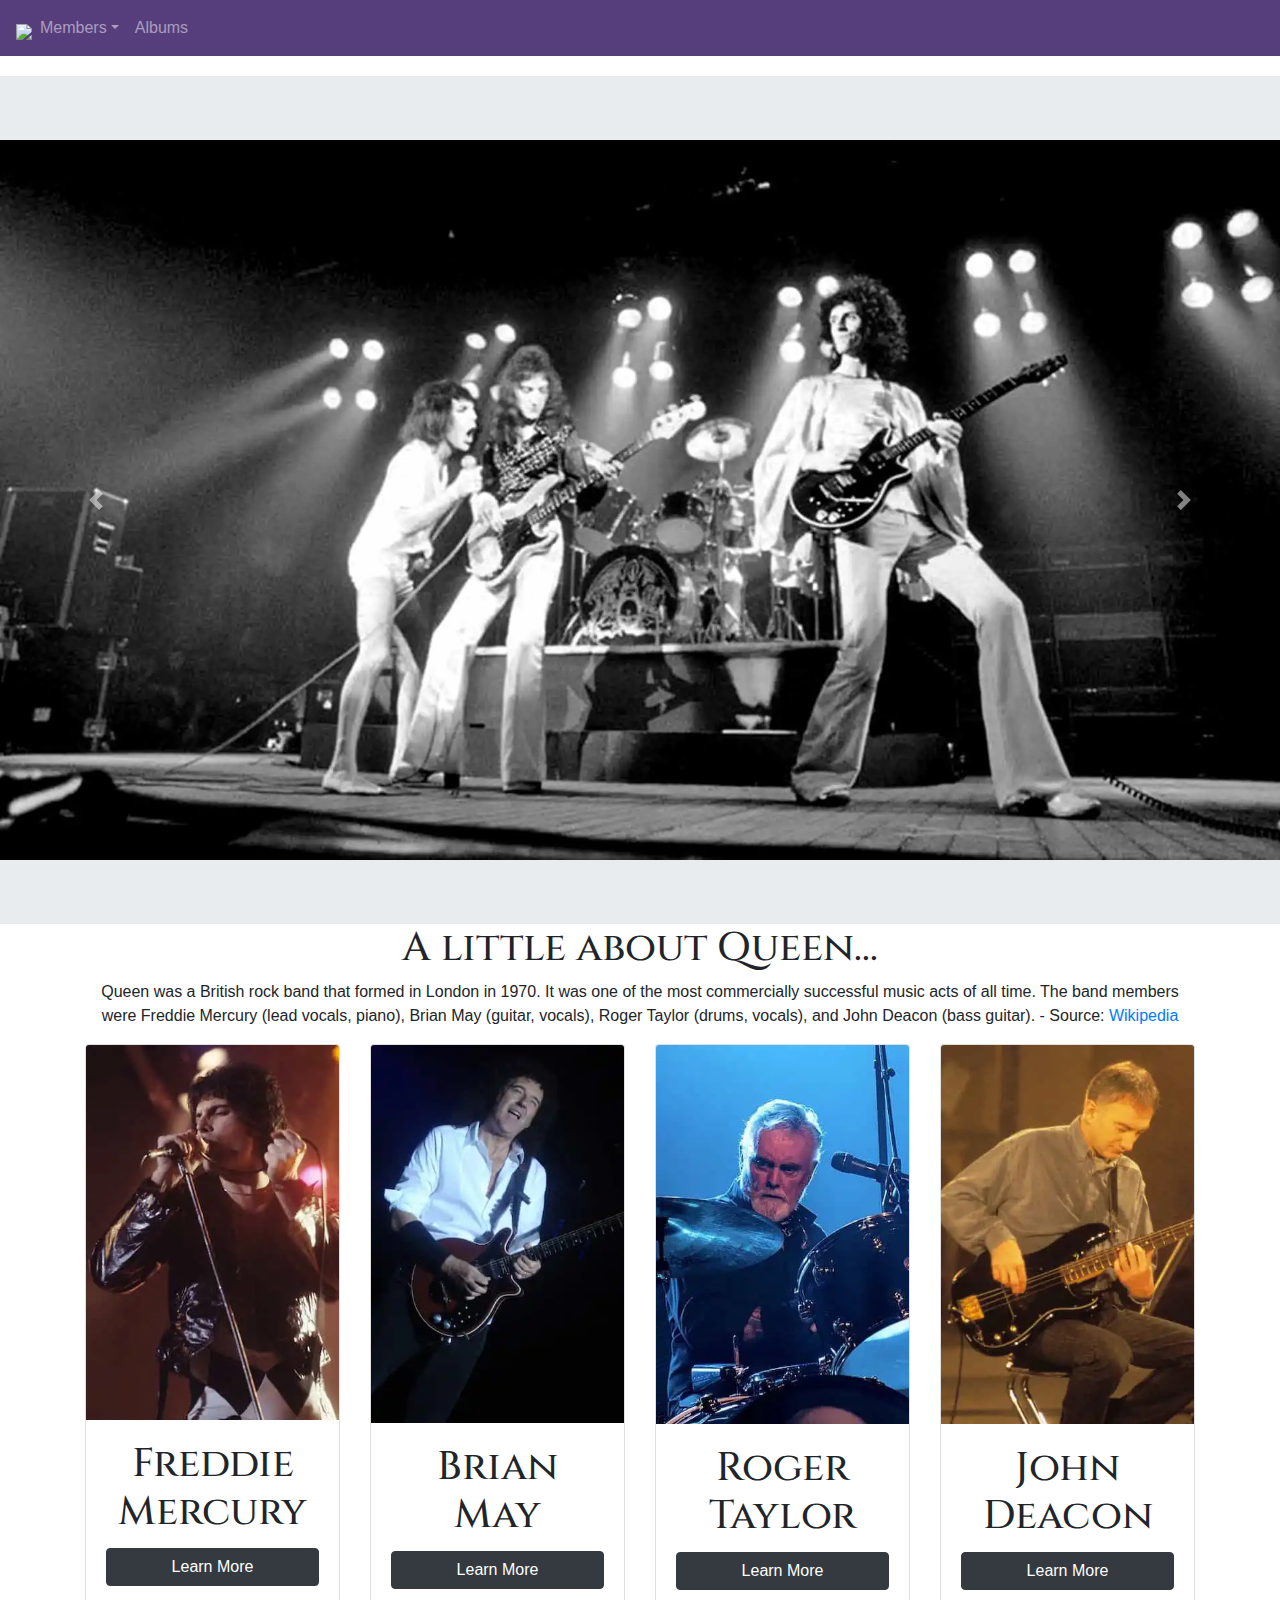
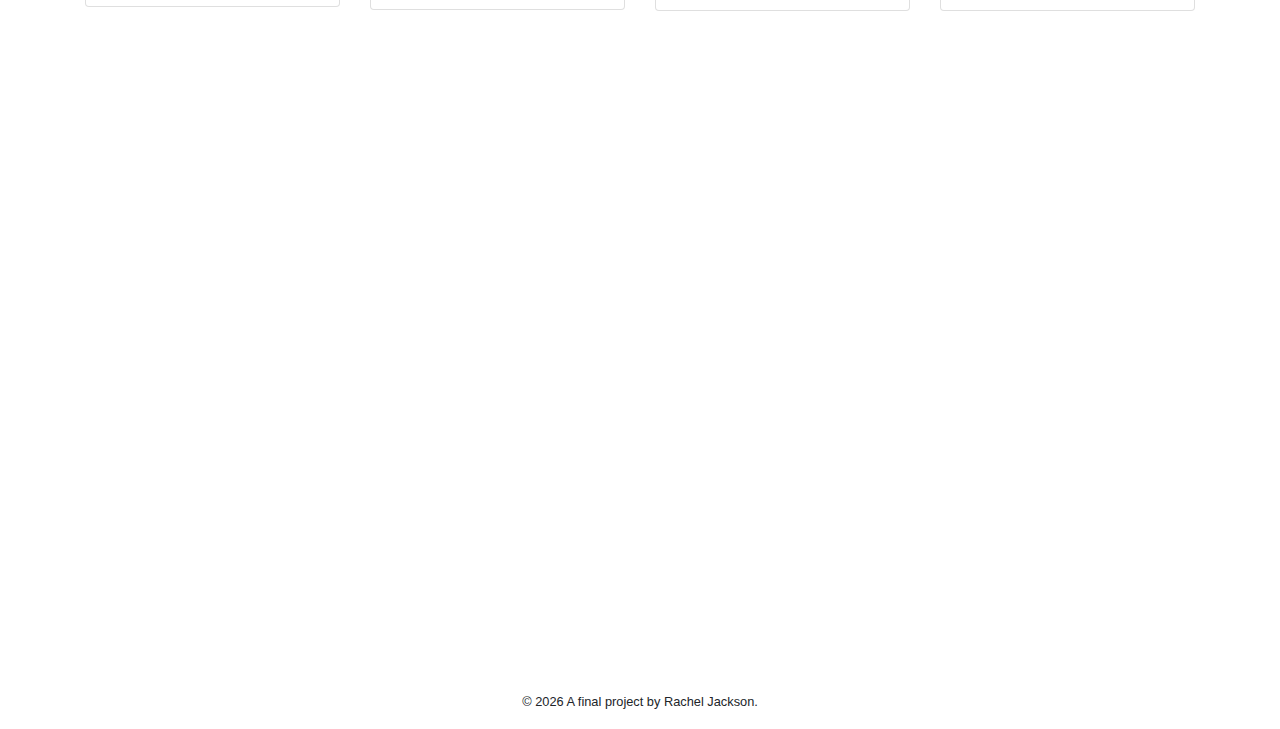
==== commit 6103e530: "seventh commit" ====
--- a/docs/index.html
+++ b/docs/index.html
@@ -76,7 +76,7 @@
   </div>
   <div class="row">
     
-    <div class="col-sm-6">
+    <div class="col-sm-3">
       <div class="card">
         <img class="card-img-top" src="img/members/freddie-mercury-color.jpg" alt="Band Member Photo">
       <div class="card-body">
@@ -86,7 +86,7 @@
     </div>
   </div>
     
-    <div class="col-sm-6">
+    <div class="col-sm-3">
       <div class="card">
         <img class="card-img-top" src="img/members/brian-may-color.jpg" alt="Band Member Photo">
       <div class="card-body">
@@ -96,7 +96,7 @@
     </div>
   </div>
     
-    <div class="col-sm-6">
+    <div class="col-sm-3">
       <div class="card">
         <img class="card-img-top" src="img/members/roger-taylor-color.jpg" alt="Band Member Photo">
       <div class="card-body">
@@ -106,7 +106,7 @@
     </div>
   </div>
     
-    <div class="col-sm-6">
+    <div class="col-sm-3">
       <div class="card">
         <img class="card-img-top" src="img/members/john-deacon-color.jpg" alt="Band Member Photo">
       <div class="card-body">
--- a/docs/css/main.css
+++ b/docs/css/main.css
@@ -4,5 +4,5 @@
  * Copyright 2011-2019 The Bootstrap Authors
  * Copyright 2011-2019 Twitter, Inc.
  * Licensed under MIT (https://github.com/twbs/bootstrap/blob/master/LICENSE)
- */:root{--blue:#007bff;--indigo:#6610f2;--purple:#6f42c1;--pink:#e83e8c;--red:#dc3545;--orange:#fd7e14;--yellow:#ffc107;--green:#28a745;--teal:#20c997;--cyan:#17a2b8;--white:#fff;--gray:#6c757d;--gray-dark:#343a40;--primary:#007bff;--secondary:#6c757d;--success:#28a745;--info:#17a2b8;--warning:#ffc107;--danger:#dc3545;--light:#f8f9fa;--dark:#343a40;--breakpoint-xs:0;--breakpoint-sm:576px;--breakpoint-md:768px;--breakpoint-lg:992px;--breakpoint-xl:1200px;--font-family-sans-serif:-apple-system,BlinkMacSystemFont,"Segoe UI",Roboto,"Helvetica Neue",Arial,"Noto Sans",sans-serif,"Apple Color Emoji","Segoe UI Emoji","Segoe UI Symbol","Noto Color Emoji";--font-family-monospace:SFMono-Regular,Menlo,Monaco,Consolas,"Liberation Mono","Courier New",monospace}*,:after,:before{box-sizing:border-box}html{font-family:sans-serif;line-height:1.15;-webkit-text-size-adjust:100%;-webkit-tap-highlight-color:rgba(0,0,0,0)}article,aside,figcaption,figure,footer,header,hgroup,main,nav,section{display:block}body{margin:0;font-family:-apple-system,BlinkMacSystemFont,Segoe UI,Roboto,Helvetica Neue,Arial,Noto Sans,sans-serif,Apple Color Emoji,Segoe UI Emoji,Segoe UI Symbol,Noto Color Emoji;font-size:1rem;font-weight:400;line-height:1.5;color:#212529;text-align:left;background-color:#fff}[tabindex="-1"]:focus{outline:0!important}hr{box-sizing:content-box;height:0;overflow:visible}h1,h2,h3,h4,h5,h6{margin-top:0;margin-bottom:.5rem}p{margin-top:0;margin-bottom:1rem}abbr[data-original-title],abbr[title]{text-decoration:underline;-webkit-text-decoration:underline dotted;-moz-text-decoration:underline dotted;text-decoration:underline dotted;cursor:help;border-bottom:0;text-decoration-skip-ink:none}address{font-style:normal;line-height:inherit}address,dl,ol,ul{margin-bottom:1rem}dl,ol,ul{margin-top:0}ol ol,ol ul,ul ol,ul ul{margin-bottom:0}dt{font-weight:700}dd{margin-bottom:.5rem;margin-left:0}blockquote{margin:0 0 1rem}b,strong{font-weight:bolder}small{font-size:80%}sub,sup{position:relative;font-size:75%;line-height:0;vertical-align:baseline}sub{bottom:-.25em}sup{top:-.5em}a{color:#007bff;text-decoration:none;background-color:transparent}a:hover{color:#0056b3;text-decoration:underline}a:not([href]):not([tabindex]){color:inherit;text-decoration:none}a:not([href]):not([tabindex]):focus,a:not([href]):not([tabindex]):hover{color:inherit;text-decoration:none}a:not([href]):not([tabindex]):focus{outline:0}code,kbd,pre,samp{font-family:SFMono-Regular,Menlo,Monaco,Consolas,Liberation Mono,Courier New,monospace;font-size:1em}pre{margin-top:0;margin-bottom:1rem;overflow:auto}figure{margin:0 0 1rem}img{border-style:none}img,svg{vertical-align:middle}svg{overflow:hidden}table{border-collapse:collapse}caption{padding-top:.75rem;padding-bottom:.75rem;color:#6c757d;text-align:left;caption-side:bottom}th{text-align:inherit}label{display:inline-block;margin-bottom:.5rem}button{border-radius:0}button:focus{outline:1px dotted;outline:5px auto -webkit-focus-ring-color}button,input,optgroup,select,textarea{margin:0;font-family:inherit;font-size:inherit;line-height:inherit}button,input{overflow:visible}button,select{text-transform:none}select{word-wrap:normal}[type=button],[type=reset],[type=submit],button{-webkit-appearance:button}[type=button]:not(:disabled),[type=reset]:not(:disabled),[type=submit]:not(:disabled),button:not(:disabled){cursor:pointer}[type=button]::-moz-focus-inner,[type=reset]::-moz-focus-inner,[type=submit]::-moz-focus-inner,button::-moz-focus-inner{padding:0;border-style:none}input[type=checkbox],input[type=radio]{box-sizing:border-box;padding:0}input[type=date],input[type=datetime-local],input[type=month],input[type=time]{-webkit-appearance:listbox}textarea{overflow:auto;resize:vertical}fieldset{min-width:0;padding:0;margin:0;border:0}legend{display:block;width:100%;max-width:100%;padding:0;margin-bottom:.5rem;font-size:1.5rem;line-height:inherit;color:inherit;white-space:normal}progress{vertical-align:baseline}[type=number]::-webkit-inner-spin-button,[type=number]::-webkit-outer-spin-button{height:auto}[type=search]{outline-offset:-2px;-webkit-appearance:none}[type=search]::-webkit-search-decoration{-webkit-appearance:none}::-webkit-file-upload-button{font:inherit;-webkit-appearance:button}output{display:inline-block}summary{display:list-item;cursor:pointer}template{display:none}[hidden]{display:none!important}.h1,.h2,.h3,.h4,.h5,.h6,h1,h2,h3,h4,h5,h6{margin-bottom:.5rem;font-weight:500;line-height:1.2}.h1,h1{font-size:2.5rem}.h2,h2{font-size:2rem}.h3,h3{font-size:1.75rem}.h4,h4{font-size:1.5rem}.h5,h5{font-size:1.25rem}.h6,h6{font-size:1rem}.lead{font-size:1.25rem;font-weight:300}.display-1{font-size:6rem}.display-1,.display-2{font-weight:300;line-height:1.2}.display-2{font-size:5.5rem}.display-3{font-size:4.5rem}.display-3,.display-4{font-weight:300;line-height:1.2}.display-4{font-size:3.5rem}hr{margin-top:1rem;margin-bottom:1rem;border:0;border-top:1px solid rgba(0,0,0,.1)}.small,small{font-size:80%;font-weight:400}.mark,mark{padding:.2em;background-color:#fcf8e3}.list-inline,.list-unstyled{padding-left:0;list-style:none}.list-inline-item{display:inline-block}.list-inline-item:not(:last-child){margin-right:.5rem}.initialism{font-size:90%;text-transform:uppercase}.blockquote{margin-bottom:1rem;font-size:1.25rem}.blockquote-footer{display:block;font-size:80%;color:#6c757d}.blockquote-footer:before{content:"\2014\00A0"}.img-fluid,.img-thumbnail{max-width:100%;height:auto}.img-thumbnail{padding:.25rem;background-color:#fff;border:1px solid #dee2e6;border-radius:.25rem}.figure{display:inline-block}.figure-img{margin-bottom:.5rem;line-height:1}.figure-caption{font-size:90%;color:#6c757d}code{font-size:87.5%;color:#e83e8c;word-break:break-word}a>code{color:inherit}kbd{padding:.2rem .4rem;font-size:87.5%;color:#fff;background-color:#212529;border-radius:.2rem}kbd kbd{padding:0;font-size:100%;font-weight:700}pre{display:block;font-size:87.5%;color:#212529}pre code{font-size:inherit;color:inherit;word-break:normal}.pre-scrollable{max-height:340px;overflow-y:scroll}.container{width:100%;padding-right:15px;padding-left:15px;margin-right:auto;margin-left:auto}@media (min-width:576px){.container{max-width:540px}}@media (min-width:768px){.container{max-width:720px}}@media (min-width:992px){.container{max-width:960px}}@media (min-width:1200px){.container{max-width:1140px}}.container-fluid{width:100%;padding-right:15px;padding-left:15px;margin-right:auto;margin-left:auto}.row{display:-webkit-flex;display:-ms-flexbox;display:flex;-webkit-flex-wrap:wrap;-ms-flex-wrap:wrap;flex-wrap:wrap;margin-right:-15px;margin-left:-15px}.no-gutters{margin-right:0;margin-left:0}.no-gutters>.col,.no-gutters>[class*=col-]{padding-right:0;padding-left:0}.col,.col-1,.col-2,.col-3,.col-4,.col-5,.col-6,.col-7,.col-8,.col-9,.col-10,.col-11,.col-12,.col-auto,.col-lg,.col-lg-1,.col-lg-2,.col-lg-3,.col-lg-4,.col-lg-5,.col-lg-6,.col-lg-7,.col-lg-8,.col-lg-9,.col-lg-10,.col-lg-11,.col-lg-12,.col-lg-auto,.col-md,.col-md-1,.col-md-2,.col-md-3,.col-md-4,.col-md-5,.col-md-6,.col-md-7,.col-md-8,.col-md-9,.col-md-10,.col-md-11,.col-md-12,.col-md-auto,.col-sm,.col-sm-1,.col-sm-2,.col-sm-3,.col-sm-4,.col-sm-5,.col-sm-6,.col-sm-7,.col-sm-8,.col-sm-9,.col-sm-10,.col-sm-11,.col-sm-12,.col-sm-auto,.col-xl,.col-xl-1,.col-xl-2,.col-xl-3,.col-xl-4,.col-xl-5,.col-xl-6,.col-xl-7,.col-xl-8,.col-xl-9,.col-xl-10,.col-xl-11,.col-xl-12,.col-xl-auto{position:relative;width:100%;padding-right:15px;padding-left:15px}.col{-webkit-flex-basis:0;-ms-flex-preferred-size:0;flex-basis:0;-webkit-flex-grow:1;-ms-flex-positive:1;flex-grow:1;max-width:100%}.col-auto{-webkit-flex:0 0 auto;-ms-flex:0 0 auto;flex:0 0 auto;width:auto;max-width:100%}.col-1{-webkit-flex:0 0 8.33333%;-ms-flex:0 0 8.33333%;flex:0 0 8.33333%;max-width:8.33333%}.col-2{-webkit-flex:0 0 16.66667%;-ms-flex:0 0 16.66667%;flex:0 0 16.66667%;max-width:16.66667%}.col-3{-webkit-flex:0 0 25%;-ms-flex:0 0 25%;flex:0 0 25%;max-width:25%}.col-4{-webkit-flex:0 0 33.33333%;-ms-flex:0 0 33.33333%;flex:0 0 33.33333%;max-width:33.33333%}.col-5{-webkit-flex:0 0 41.66667%;-ms-flex:0 0 41.66667%;flex:0 0 41.66667%;max-width:41.66667%}.col-6{-webkit-flex:0 0 50%;-ms-flex:0 0 50%;flex:0 0 50%;max-width:50%}.col-7{-webkit-flex:0 0 58.33333%;-ms-flex:0 0 58.33333%;flex:0 0 58.33333%;max-width:58.33333%}.col-8{-webkit-flex:0 0 66.66667%;-ms-flex:0 0 66.66667%;flex:0 0 66.66667%;max-width:66.66667%}.col-9{-webkit-flex:0 0 75%;-ms-flex:0 0 75%;flex:0 0 75%;max-width:75%}.col-10{-webkit-flex:0 0 83.33333%;-ms-flex:0 0 83.33333%;flex:0 0 83.33333%;max-width:83.33333%}.col-11{-webkit-flex:0 0 91.66667%;-ms-flex:0 0 91.66667%;flex:0 0 91.66667%;max-width:91.66667%}.col-12{-webkit-flex:0 0 100%;-ms-flex:0 0 100%;flex:0 0 100%;max-width:100%}.order-first{-webkit-order:-1;-ms-flex-order:-1;order:-1}.order-last{-webkit-order:13;-ms-flex-order:13;order:13}.order-0{-webkit-order:0;-ms-flex-order:0;order:0}.order-1{-webkit-order:1;-ms-flex-order:1;order:1}.order-2{-webkit-order:2;-ms-flex-order:2;order:2}.order-3{-webkit-order:3;-ms-flex-order:3;order:3}.order-4{-webkit-order:4;-ms-flex-order:4;order:4}.order-5{-webkit-order:5;-ms-flex-order:5;order:5}.order-6{-webkit-order:6;-ms-flex-order:6;order:6}.order-7{-webkit-order:7;-ms-flex-order:7;order:7}.order-8{-webkit-order:8;-ms-flex-order:8;order:8}.order-9{-webkit-order:9;-ms-flex-order:9;order:9}.order-10{-webkit-order:10;-ms-flex-order:10;order:10}.order-11{-webkit-order:11;-ms-flex-order:11;order:11}.order-12{-webkit-order:12;-ms-flex-order:12;order:12}.offset-1{margin-left:8.33333%}.offset-2{margin-left:16.66667%}.offset-3{margin-left:25%}.offset-4{margin-left:33.33333%}.offset-5{margin-left:41.66667%}.offset-6{margin-left:50%}.offset-7{margin-left:58.33333%}.offset-8{margin-left:66.66667%}.offset-9{margin-left:75%}.offset-10{margin-left:83.33333%}.offset-11{margin-left:91.66667%}@media (min-width:576px){.col-sm{-webkit-flex-basis:0;-ms-flex-preferred-size:0;flex-basis:0;-webkit-flex-grow:1;-ms-flex-positive:1;flex-grow:1;max-width:100%}.col-sm-auto{-webkit-flex:0 0 auto;-ms-flex:0 0 auto;flex:0 0 auto;width:auto;max-width:100%}.col-sm-1{-webkit-flex:0 0 8.33333%;-ms-flex:0 0 8.33333%;flex:0 0 8.33333%;max-width:8.33333%}.col-sm-2{-webkit-flex:0 0 16.66667%;-ms-flex:0 0 16.66667%;flex:0 0 16.66667%;max-width:16.66667%}.col-sm-3{-webkit-flex:0 0 25%;-ms-flex:0 0 25%;flex:0 0 25%;max-width:25%}.col-sm-4{-webkit-flex:0 0 33.33333%;-ms-flex:0 0 33.33333%;flex:0 0 33.33333%;max-width:33.33333%}.col-sm-5{-webkit-flex:0 0 41.66667%;-ms-flex:0 0 41.66667%;flex:0 0 41.66667%;max-width:41.66667%}.col-sm-6{-webkit-flex:0 0 50%;-ms-flex:0 0 50%;flex:0 0 50%;max-width:50%}.col-sm-7{-webkit-flex:0 0 58.33333%;-ms-flex:0 0 58.33333%;flex:0 0 58.33333%;max-width:58.33333%}.col-sm-8{-webkit-flex:0 0 66.66667%;-ms-flex:0 0 66.66667%;flex:0 0 66.66667%;max-width:66.66667%}.col-sm-9{-webkit-flex:0 0 75%;-ms-flex:0 0 75%;flex:0 0 75%;max-width:75%}.col-sm-10{-webkit-flex:0 0 83.33333%;-ms-flex:0 0 83.33333%;flex:0 0 83.33333%;max-width:83.33333%}.col-sm-11{-webkit-flex:0 0 91.66667%;-ms-flex:0 0 91.66667%;flex:0 0 91.66667%;max-width:91.66667%}.col-sm-12{-webkit-flex:0 0 100%;-ms-flex:0 0 100%;flex:0 0 100%;max-width:100%}.order-sm-first{-webkit-order:-1;-ms-flex-order:-1;order:-1}.order-sm-last{-webkit-order:13;-ms-flex-order:13;order:13}.order-sm-0{-webkit-order:0;-ms-flex-order:0;order:0}.order-sm-1{-webkit-order:1;-ms-flex-order:1;order:1}.order-sm-2{-webkit-order:2;-ms-flex-order:2;order:2}.order-sm-3{-webkit-order:3;-ms-flex-order:3;order:3}.order-sm-4{-webkit-order:4;-ms-flex-order:4;order:4}.order-sm-5{-webkit-order:5;-ms-flex-order:5;order:5}.order-sm-6{-webkit-order:6;-ms-flex-order:6;order:6}.order-sm-7{-webkit-order:7;-ms-flex-order:7;order:7}.order-sm-8{-webkit-order:8;-ms-flex-order:8;order:8}.order-sm-9{-webkit-order:9;-ms-flex-order:9;order:9}.order-sm-10{-webkit-order:10;-ms-flex-order:10;order:10}.order-sm-11{-webkit-order:11;-ms-flex-order:11;order:11}.order-sm-12{-webkit-order:12;-ms-flex-order:12;order:12}.offset-sm-0{margin-left:0}.offset-sm-1{margin-left:8.33333%}.offset-sm-2{margin-left:16.66667%}.offset-sm-3{margin-left:25%}.offset-sm-4{margin-left:33.33333%}.offset-sm-5{margin-left:41.66667%}.offset-sm-6{margin-left:50%}.offset-sm-7{margin-left:58.33333%}.offset-sm-8{margin-left:66.66667%}.offset-sm-9{margin-left:75%}.offset-sm-10{margin-left:83.33333%}.offset-sm-11{margin-left:91.66667%}}@media (min-width:768px){.col-md{-webkit-flex-basis:0;-ms-flex-preferred-size:0;flex-basis:0;-webkit-flex-grow:1;-ms-flex-positive:1;flex-grow:1;max-width:100%}.col-md-auto{-webkit-flex:0 0 auto;-ms-flex:0 0 auto;flex:0 0 auto;width:auto;max-width:100%}.col-md-1{-webkit-flex:0 0 8.33333%;-ms-flex:0 0 8.33333%;flex:0 0 8.33333%;max-width:8.33333%}.col-md-2{-webkit-flex:0 0 16.66667%;-ms-flex:0 0 16.66667%;flex:0 0 16.66667%;max-width:16.66667%}.col-md-3{-webkit-flex:0 0 25%;-ms-flex:0 0 25%;flex:0 0 25%;max-width:25%}.col-md-4{-webkit-flex:0 0 33.33333%;-ms-flex:0 0 33.33333%;flex:0 0 33.33333%;max-width:33.33333%}.col-md-5{-webkit-flex:0 0 41.66667%;-ms-flex:0 0 41.66667%;flex:0 0 41.66667%;max-width:41.66667%}.col-md-6{-webkit-flex:0 0 50%;-ms-flex:0 0 50%;flex:0 0 50%;max-width:50%}.col-md-7{-webkit-flex:0 0 58.33333%;-ms-flex:0 0 58.33333%;flex:0 0 58.33333%;max-width:58.33333%}.col-md-8{-webkit-flex:0 0 66.66667%;-ms-flex:0 0 66.66667%;flex:0 0 66.66667%;max-width:66.66667%}.col-md-9{-webkit-flex:0 0 75%;-ms-flex:0 0 75%;flex:0 0 75%;max-width:75%}.col-md-10{-webkit-flex:0 0 83.33333%;-ms-flex:0 0 83.33333%;flex:0 0 83.33333%;max-width:83.33333%}.col-md-11{-webkit-flex:0 0 91.66667%;-ms-flex:0 0 91.66667%;flex:0 0 91.66667%;max-width:91.66667%}.col-md-12{-webkit-flex:0 0 100%;-ms-flex:0 0 100%;flex:0 0 100%;max-width:100%}.order-md-first{-webkit-order:-1;-ms-flex-order:-1;order:-1}.order-md-last{-webkit-order:13;-ms-flex-order:13;order:13}.order-md-0{-webkit-order:0;-ms-flex-order:0;order:0}.order-md-1{-webkit-order:1;-ms-flex-order:1;order:1}.order-md-2{-webkit-order:2;-ms-flex-order:2;order:2}.order-md-3{-webkit-order:3;-ms-flex-order:3;order:3}.order-md-4{-webkit-order:4;-ms-flex-order:4;order:4}.order-md-5{-webkit-order:5;-ms-flex-order:5;order:5}.order-md-6{-webkit-order:6;-ms-flex-order:6;order:6}.order-md-7{-webkit-order:7;-ms-flex-order:7;order:7}.order-md-8{-webkit-order:8;-ms-flex-order:8;order:8}.order-md-9{-webkit-order:9;-ms-flex-order:9;order:9}.order-md-10{-webkit-order:10;-ms-flex-order:10;order:10}.order-md-11{-webkit-order:11;-ms-flex-order:11;order:11}.order-md-12{-webkit-order:12;-ms-flex-order:12;order:12}.offset-md-0{margin-left:0}.offset-md-1{margin-left:8.33333%}.offset-md-2{margin-left:16.66667%}.offset-md-3{margin-left:25%}.offset-md-4{margin-left:33.33333%}.offset-md-5{margin-left:41.66667%}.offset-md-6{margin-left:50%}.offset-md-7{margin-left:58.33333%}.offset-md-8{margin-left:66.66667%}.offset-md-9{margin-left:75%}.offset-md-10{margin-left:83.33333%}.offset-md-11{margin-left:91.66667%}}@media (min-width:992px){.col-lg{-webkit-flex-basis:0;-ms-flex-preferred-size:0;flex-basis:0;-webkit-flex-grow:1;-ms-flex-positive:1;flex-grow:1;max-width:100%}.col-lg-auto{-webkit-flex:0 0 auto;-ms-flex:0 0 auto;flex:0 0 auto;width:auto;max-width:100%}.col-lg-1{-webkit-flex:0 0 8.33333%;-ms-flex:0 0 8.33333%;flex:0 0 8.33333%;max-width:8.33333%}.col-lg-2{-webkit-flex:0 0 16.66667%;-ms-flex:0 0 16.66667%;flex:0 0 16.66667%;max-width:16.66667%}.col-lg-3{-webkit-flex:0 0 25%;-ms-flex:0 0 25%;flex:0 0 25%;max-width:25%}.col-lg-4{-webkit-flex:0 0 33.33333%;-ms-flex:0 0 33.33333%;flex:0 0 33.33333%;max-width:33.33333%}.col-lg-5{-webkit-flex:0 0 41.66667%;-ms-flex:0 0 41.66667%;flex:0 0 41.66667%;max-width:41.66667%}.col-lg-6{-webkit-flex:0 0 50%;-ms-flex:0 0 50%;flex:0 0 50%;max-width:50%}.col-lg-7{-webkit-flex:0 0 58.33333%;-ms-flex:0 0 58.33333%;flex:0 0 58.33333%;max-width:58.33333%}.col-lg-8{-webkit-flex:0 0 66.66667%;-ms-flex:0 0 66.66667%;flex:0 0 66.66667%;max-width:66.66667%}.col-lg-9{-webkit-flex:0 0 75%;-ms-flex:0 0 75%;flex:0 0 75%;max-width:75%}.col-lg-10{-webkit-flex:0 0 83.33333%;-ms-flex:0 0 83.33333%;flex:0 0 83.33333%;max-width:83.33333%}.col-lg-11{-webkit-flex:0 0 91.66667%;-ms-flex:0 0 91.66667%;flex:0 0 91.66667%;max-width:91.66667%}.col-lg-12{-webkit-flex:0 0 100%;-ms-flex:0 0 100%;flex:0 0 100%;max-width:100%}.order-lg-first{-webkit-order:-1;-ms-flex-order:-1;order:-1}.order-lg-last{-webkit-order:13;-ms-flex-order:13;order:13}.order-lg-0{-webkit-order:0;-ms-flex-order:0;order:0}.order-lg-1{-webkit-order:1;-ms-flex-order:1;order:1}.order-lg-2{-webkit-order:2;-ms-flex-order:2;order:2}.order-lg-3{-webkit-order:3;-ms-flex-order:3;order:3}.order-lg-4{-webkit-order:4;-ms-flex-order:4;order:4}.order-lg-5{-webkit-order:5;-ms-flex-order:5;order:5}.order-lg-6{-webkit-order:6;-ms-flex-order:6;order:6}.order-lg-7{-webkit-order:7;-ms-flex-order:7;order:7}.order-lg-8{-webkit-order:8;-ms-flex-order:8;order:8}.order-lg-9{-webkit-order:9;-ms-flex-order:9;order:9}.order-lg-10{-webkit-order:10;-ms-flex-order:10;order:10}.order-lg-11{-webkit-order:11;-ms-flex-order:11;order:11}.order-lg-12{-webkit-order:12;-ms-flex-order:12;order:12}.offset-lg-0{margin-left:0}.offset-lg-1{margin-left:8.33333%}.offset-lg-2{margin-left:16.66667%}.offset-lg-3{margin-left:25%}.offset-lg-4{margin-left:33.33333%}.offset-lg-5{margin-left:41.66667%}.offset-lg-6{margin-left:50%}.offset-lg-7{margin-left:58.33333%}.offset-lg-8{margin-left:66.66667%}.offset-lg-9{margin-left:75%}.offset-lg-10{margin-left:83.33333%}.offset-lg-11{margin-left:91.66667%}}@media (min-width:1200px){.col-xl{-webkit-flex-basis:0;-ms-flex-preferred-size:0;flex-basis:0;-webkit-flex-grow:1;-ms-flex-positive:1;flex-grow:1;max-width:100%}.col-xl-auto{-webkit-flex:0 0 auto;-ms-flex:0 0 auto;flex:0 0 auto;width:auto;max-width:100%}.col-xl-1{-webkit-flex:0 0 8.33333%;-ms-flex:0 0 8.33333%;flex:0 0 8.33333%;max-width:8.33333%}.col-xl-2{-webkit-flex:0 0 16.66667%;-ms-flex:0 0 16.66667%;flex:0 0 16.66667%;max-width:16.66667%}.col-xl-3{-webkit-flex:0 0 25%;-ms-flex:0 0 25%;flex:0 0 25%;max-width:25%}.col-xl-4{-webkit-flex:0 0 33.33333%;-ms-flex:0 0 33.33333%;flex:0 0 33.33333%;max-width:33.33333%}.col-xl-5{-webkit-flex:0 0 41.66667%;-ms-flex:0 0 41.66667%;flex:0 0 41.66667%;max-width:41.66667%}.col-xl-6{-webkit-flex:0 0 50%;-ms-flex:0 0 50%;flex:0 0 50%;max-width:50%}.col-xl-7{-webkit-flex:0 0 58.33333%;-ms-flex:0 0 58.33333%;flex:0 0 58.33333%;max-width:58.33333%}.col-xl-8{-webkit-flex:0 0 66.66667%;-ms-flex:0 0 66.66667%;flex:0 0 66.66667%;max-width:66.66667%}.col-xl-9{-webkit-flex:0 0 75%;-ms-flex:0 0 75%;flex:0 0 75%;max-width:75%}.col-xl-10{-webkit-flex:0 0 83.33333%;-ms-flex:0 0 83.33333%;flex:0 0 83.33333%;max-width:83.33333%}.col-xl-11{-webkit-flex:0 0 91.66667%;-ms-flex:0 0 91.66667%;flex:0 0 91.66667%;max-width:91.66667%}.col-xl-12{-webkit-flex:0 0 100%;-ms-flex:0 0 100%;flex:0 0 100%;max-width:100%}.order-xl-first{-webkit-order:-1;-ms-flex-order:-1;order:-1}.order-xl-last{-webkit-order:13;-ms-flex-order:13;order:13}.order-xl-0{-webkit-order:0;-ms-flex-order:0;order:0}.order-xl-1{-webkit-order:1;-ms-flex-order:1;order:1}.order-xl-2{-webkit-order:2;-ms-flex-order:2;order:2}.order-xl-3{-webkit-order:3;-ms-flex-order:3;order:3}.order-xl-4{-webkit-order:4;-ms-flex-order:4;order:4}.order-xl-5{-webkit-order:5;-ms-flex-order:5;order:5}.order-xl-6{-webkit-order:6;-ms-flex-order:6;order:6}.order-xl-7{-webkit-order:7;-ms-flex-order:7;order:7}.order-xl-8{-webkit-order:8;-ms-flex-order:8;order:8}.order-xl-9{-webkit-order:9;-ms-flex-order:9;order:9}.order-xl-10{-webkit-order:10;-ms-flex-order:10;order:10}.order-xl-11{-webkit-order:11;-ms-flex-order:11;order:11}.order-xl-12{-webkit-order:12;-ms-flex-order:12;order:12}.offset-xl-0{margin-left:0}.offset-xl-1{margin-left:8.33333%}.offset-xl-2{margin-left:16.66667%}.offset-xl-3{margin-left:25%}.offset-xl-4{margin-left:33.33333%}.offset-xl-5{margin-left:41.66667%}.offset-xl-6{margin-left:50%}.offset-xl-7{margin-left:58.33333%}.offset-xl-8{margin-left:66.66667%}.offset-xl-9{margin-left:75%}.offset-xl-10{margin-left:83.33333%}.offset-xl-11{margin-left:91.66667%}}.table{width:100%;margin-bottom:1rem;color:#212529}.table td,.table th{padding:.75rem;vertical-align:top;border-top:1px solid #dee2e6}.table thead th{vertical-align:bottom;border-bottom:2px solid #dee2e6}.table tbody+tbody{border-top:2px solid #dee2e6}.table-sm td,.table-sm th{padding:.3rem}.table-bordered,.table-bordered td,.table-bordered th{border:1px solid #dee2e6}.table-bordered thead td,.table-bordered thead th{border-bottom-width:2px}.table-borderless tbody+tbody,.table-borderless td,.table-borderless th,.table-borderless thead th{border:0}.table-striped tbody tr:nth-of-type(odd){background-color:rgba(0,0,0,.05)}.table-hover tbody tr:hover{color:#212529;background-color:rgba(0,0,0,.075)}.table-primary,.table-primary>td,.table-primary>th{background-color:#b8daff}.table-primary tbody+tbody,.table-primary td,.table-primary th,.table-primary thead th{border-color:#7abaff}.table-hover .table-primary:hover{background-color:#9fcdff}.table-hover .table-primary:hover>td,.table-hover .table-primary:hover>th{background-color:#9fcdff}.table-secondary,.table-secondary>td,.table-secondary>th{background-color:#d6d8db}.table-secondary tbody+tbody,.table-secondary td,.table-secondary th,.table-secondary thead th{border-color:#b3b7bb}.table-hover .table-secondary:hover{background-color:#c8cbcf}.table-hover .table-secondary:hover>td,.table-hover .table-secondary:hover>th{background-color:#c8cbcf}.table-success,.table-success>td,.table-success>th{background-color:#c3e6cb}.table-success tbody+tbody,.table-success td,.table-success th,.table-success thead th{border-color:#8fd19e}.table-hover .table-success:hover{background-color:#b1dfbb}.table-hover .table-success:hover>td,.table-hover .table-success:hover>th{background-color:#b1dfbb}.table-info,.table-info>td,.table-info>th{background-color:#bee5eb}.table-info tbody+tbody,.table-info td,.table-info th,.table-info thead th{border-color:#86cfda}.table-hover .table-info:hover{background-color:#abdde5}.table-hover .table-info:hover>td,.table-hover .table-info:hover>th{background-color:#abdde5}.table-warning,.table-warning>td,.table-warning>th{background-color:#ffeeba}.table-warning tbody+tbody,.table-warning td,.table-warning th,.table-warning thead th{border-color:#ffdf7e}.table-hover .table-warning:hover{background-color:#ffe8a1}.table-hover .table-warning:hover>td,.table-hover .table-warning:hover>th{background-color:#ffe8a1}.table-danger,.table-danger>td,.table-danger>th{background-color:#f5c6cb}.table-danger tbody+tbody,.table-danger td,.table-danger th,.table-danger thead th{border-color:#ed969e}.table-hover .table-danger:hover{background-color:#f1b0b7}.table-hover .table-danger:hover>td,.table-hover .table-danger:hover>th{background-color:#f1b0b7}.table-light,.table-light>td,.table-light>th{background-color:#fdfdfe}.table-light tbody+tbody,.table-light td,.table-light th,.table-light thead th{border-color:#fbfcfc}.table-hover .table-light:hover{background-color:#ececf6}.table-hover .table-light:hover>td,.table-hover .table-light:hover>th{background-color:#ececf6}.table-dark,.table-dark>td,.table-dark>th{background-color:#c6c8ca}.table-dark tbody+tbody,.table-dark td,.table-dark th,.table-dark thead th{border-color:#95999c}.table-hover .table-dark:hover{background-color:#b9bbbe}.table-hover .table-dark:hover>td,.table-hover .table-dark:hover>th{background-color:#b9bbbe}.table-active,.table-active>td,.table-active>th{background-color:rgba(0,0,0,.075)}.table-hover .table-active:hover{background-color:rgba(0,0,0,.075)}.table-hover .table-active:hover>td,.table-hover .table-active:hover>th{background-color:rgba(0,0,0,.075)}.table .thead-dark th{color:#fff;background-color:#343a40;border-color:#454d55}.table .thead-light th{color:#495057;background-color:#e9ecef;border-color:#dee2e6}.table-dark{color:#fff;background-color:#343a40}.table-dark td,.table-dark th,.table-dark thead th{border-color:#454d55}.table-dark.table-bordered{border:0}.table-dark.table-striped tbody tr:nth-of-type(odd){background-color:hsla(0,0%,100%,.05)}.table-dark.table-hover tbody tr:hover{color:#fff;background-color:hsla(0,0%,100%,.075)}@media (max-width:575.98px){.table-responsive-sm{display:block;width:100%;overflow-x:auto;-webkit-overflow-scrolling:touch}.table-responsive-sm>.table-bordered{border:0}}@media (max-width:767.98px){.table-responsive-md{display:block;width:100%;overflow-x:auto;-webkit-overflow-scrolling:touch}.table-responsive-md>.table-bordered{border:0}}@media (max-width:991.98px){.table-responsive-lg{display:block;width:100%;overflow-x:auto;-webkit-overflow-scrolling:touch}.table-responsive-lg>.table-bordered{border:0}}@media (max-width:1199.98px){.table-responsive-xl{display:block;width:100%;overflow-x:auto;-webkit-overflow-scrolling:touch}.table-responsive-xl>.table-bordered{border:0}}.table-responsive{display:block;width:100%;overflow-x:auto;-webkit-overflow-scrolling:touch}.table-responsive>.table-bordered{border:0}.form-control{display:block;width:100%;height:calc(1.5em + .75rem + 2px);padding:.375rem .75rem;font-size:1rem;font-weight:400;line-height:1.5;color:#495057;background-color:#fff;background-clip:padding-box;border:1px solid #ced4da;border-radius:.25rem;transition:border-color .15s ease-in-out,box-shadow .15s ease-in-out}@media (prefers-reduced-motion:reduce){.form-control{transition:none}}.form-control::-ms-expand{background-color:transparent;border:0}.form-control:focus{color:#495057;background-color:#fff;border-color:#80bdff;outline:0;box-shadow:0 0 0 .2rem rgba(0,123,255,.25)}.form-control::-webkit-input-placeholder{color:#6c757d;opacity:1}.form-control::-moz-placeholder{color:#6c757d;opacity:1}.form-control:-ms-input-placeholder{color:#6c757d;opacity:1}.form-control::-ms-input-placeholder{color:#6c757d;opacity:1}.form-control::placeholder{color:#6c757d;opacity:1}.form-control:disabled,.form-control[readonly]{background-color:#e9ecef;opacity:1}select.form-control:focus::-ms-value{color:#495057;background-color:#fff}.form-control-file,.form-control-range{display:block;width:100%}.col-form-label{padding-top:calc(.375rem + 1px);padding-bottom:calc(.375rem + 1px);margin-bottom:0;font-size:inherit;line-height:1.5}.col-form-label-lg{padding-top:calc(.5rem + 1px);padding-bottom:calc(.5rem + 1px);font-size:1.25rem;line-height:1.5}.col-form-label-sm{padding-top:calc(.25rem + 1px);padding-bottom:calc(.25rem + 1px);font-size:.875rem;line-height:1.5}.form-control-plaintext{display:block;width:100%;padding-top:.375rem;padding-bottom:.375rem;margin-bottom:0;line-height:1.5;color:#212529;background-color:transparent;border:solid transparent;border-width:1px 0}.form-control-plaintext.form-control-lg,.form-control-plaintext.form-control-sm{padding-right:0;padding-left:0}.form-control-sm{height:calc(1.5em + .5rem + 2px);padding:.25rem .5rem;font-size:.875rem;line-height:1.5;border-radius:.2rem}.form-control-lg{height:calc(1.5em + 1rem + 2px);padding:.5rem 1rem;font-size:1.25rem;line-height:1.5;border-radius:.3rem}select.form-control[multiple],select.form-control[size]{height:auto}textarea.form-control{height:auto}.form-group{margin-bottom:1rem}.form-text{display:block;margin-top:.25rem}.form-row{display:-webkit-flex;display:-ms-flexbox;display:flex;-webkit-flex-wrap:wrap;-ms-flex-wrap:wrap;flex-wrap:wrap;margin-right:-5px;margin-left:-5px}.form-row>.col,.form-row>[class*=col-]{padding-right:5px;padding-left:5px}.form-check{position:relative;display:block;padding-left:1.25rem}.form-check-input{position:absolute;margin-top:.3rem;margin-left:-1.25rem}.form-check-input:disabled~.form-check-label{color:#6c757d}.form-check-label{margin-bottom:0}.form-check-inline{display:-webkit-inline-flex;display:-ms-inline-flexbox;display:inline-flex;-webkit-align-items:center;-ms-flex-align:center;align-items:center;padding-left:0;margin-right:.75rem}.form-check-inline .form-check-input{position:static;margin-top:0;margin-right:.3125rem;margin-left:0}.valid-feedback{display:none;width:100%;margin-top:.25rem;font-size:80%;color:#28a745}.valid-tooltip{position:absolute;top:100%;z-index:5;display:none;max-width:100%;padding:.25rem .5rem;margin-top:.1rem;font-size:.875rem;line-height:1.5;color:#fff;background-color:rgba(40,167,69,.9);border-radius:.25rem}.form-control.is-valid,.was-validated .form-control:valid{border-color:#28a745;padding-right:calc(1.5em + .75rem);background-image:url("data:image/svg+xml;charset=utf-8,%3Csvg xmlns='http://www.w3.org/2000/svg' viewBox='0 0 8 8'%3E%3Cpath fill='%2328a745' d='M2.3 6.73L.6 4.53c-.4-1.04.46-1.4 1.1-.8l1.1 1.4 3.4-3.8c.6-.63 1.6-.27 1.2.7l-4 4.6c-.43.5-.8.4-1.1.1z'/%3E%3C/svg%3E");background-repeat:no-repeat;background-position:100% calc(.375em + .1875rem);background-size:calc(.75em + .375rem) calc(.75em + .375rem)}.form-control.is-valid:focus,.was-validated .form-control:valid:focus{border-color:#28a745;box-shadow:0 0 0 .2rem rgba(40,167,69,.25)}.form-control.is-valid~.valid-feedback,.form-control.is-valid~.valid-tooltip,.was-validated .form-control:valid~.valid-feedback,.was-validated .form-control:valid~.valid-tooltip{display:block}.was-validated textarea.form-control:valid,textarea.form-control.is-valid{padding-right:calc(1.5em + .75rem);background-position:top calc(.375em + .1875rem) right calc(.375em + .1875rem)}.custom-select.is-valid,.was-validated .custom-select:valid{border-color:#28a745;padding-right:calc((3em + 2.25rem)/4 + 1.75rem);background:url("data:image/svg+xml;charset=utf-8,%3Csvg xmlns='http://www.w3.org/2000/svg' viewBox='0 0 4 5'%3E%3Cpath fill='%23343a40' d='M2 0L0 2h4zm0 5L0 3h4z'/%3E%3C/svg%3E") no-repeat right .75rem center/8px 10px,url("data:image/svg+xml;charset=utf-8,%3Csvg xmlns='http://www.w3.org/2000/svg' viewBox='0 0 8 8'%3E%3Cpath fill='%2328a745' d='M2.3 6.73L.6 4.53c-.4-1.04.46-1.4 1.1-.8l1.1 1.4 3.4-3.8c.6-.63 1.6-.27 1.2.7l-4 4.6c-.43.5-.8.4-1.1.1z'/%3E%3C/svg%3E") #fff no-repeat center right 1.75rem/calc(.75em + .375rem) calc(.75em + .375rem)}.custom-select.is-valid:focus,.was-validated .custom-select:valid:focus{border-color:#28a745;box-shadow:0 0 0 .2rem rgba(40,167,69,.25)}.custom-select.is-valid~.valid-feedback,.custom-select.is-valid~.valid-tooltip,.was-validated .custom-select:valid~.valid-feedback,.was-validated .custom-select:valid~.valid-tooltip{display:block}.form-control-file.is-valid~.valid-feedback,.form-control-file.is-valid~.valid-tooltip,.was-validated .form-control-file:valid~.valid-feedback,.was-validated .form-control-file:valid~.valid-tooltip{display:block}.form-check-input.is-valid~.form-check-label,.was-validated .form-check-input:valid~.form-check-label{color:#28a745}.form-check-input.is-valid~.valid-feedback,.form-check-input.is-valid~.valid-tooltip,.was-validated .form-check-input:valid~.valid-feedback,.was-validated .form-check-input:valid~.valid-tooltip{display:block}.custom-control-input.is-valid~.custom-control-label,.was-validated .custom-control-input:valid~.custom-control-label{color:#28a745}.custom-control-input.is-valid~.custom-control-label:before,.was-validated .custom-control-input:valid~.custom-control-label:before{border-color:#28a745}.custom-control-input.is-valid~.valid-feedback,.custom-control-input.is-valid~.valid-tooltip,.was-validated .custom-control-input:valid~.valid-feedback,.was-validated .custom-control-input:valid~.valid-tooltip{display:block}.custom-control-input.is-valid:checked~.custom-control-label:before,.was-validated .custom-control-input:valid:checked~.custom-control-label:before{border-color:#34ce57;background-color:#34ce57}.custom-control-input.is-valid:focus~.custom-control-label:before,.was-validated .custom-control-input:valid:focus~.custom-control-label:before{box-shadow:0 0 0 .2rem rgba(40,167,69,.25)}.custom-control-input.is-valid:focus:not(:checked)~.custom-control-label:before,.was-validated .custom-control-input:valid:focus:not(:checked)~.custom-control-label:before{border-color:#28a745}.custom-file-input.is-valid~.custom-file-label,.was-validated .custom-file-input:valid~.custom-file-label{border-color:#28a745}.custom-file-input.is-valid~.valid-feedback,.custom-file-input.is-valid~.valid-tooltip,.was-validated .custom-file-input:valid~.valid-feedback,.was-validated .custom-file-input:valid~.valid-tooltip{display:block}.custom-file-input.is-valid:focus~.custom-file-label,.was-validated .custom-file-input:valid:focus~.custom-file-label{border-color:#28a745;box-shadow:0 0 0 .2rem rgba(40,167,69,.25)}.invalid-feedback{display:none;width:100%;margin-top:.25rem;font-size:80%;color:#dc3545}.invalid-tooltip{position:absolute;top:100%;z-index:5;display:none;max-width:100%;padding:.25rem .5rem;margin-top:.1rem;font-size:.875rem;line-height:1.5;color:#fff;background-color:rgba(220,53,69,.9);border-radius:.25rem}.form-control.is-invalid,.was-validated .form-control:invalid{border-color:#dc3545;padding-right:calc(1.5em + .75rem);background-image:url("data:image/svg+xml;charset=utf-8,%3Csvg xmlns='http://www.w3.org/2000/svg' fill='%23dc3545' viewBox='-2 -2 7 7'%3E%3Cpath stroke='%23dc3545' d='M0 0l3 3m0-3L0 3'/%3E%3Ccircle r='.5'/%3E%3Ccircle cx='3' r='.5'/%3E%3Ccircle cy='3' r='.5'/%3E%3Ccircle cx='3' cy='3' r='.5'/%3E%3C/svg%3E");background-repeat:no-repeat;background-position:100% calc(.375em + .1875rem);background-size:calc(.75em + .375rem) calc(.75em + .375rem)}.form-control.is-invalid:focus,.was-validated .form-control:invalid:focus{border-color:#dc3545;box-shadow:0 0 0 .2rem rgba(220,53,69,.25)}.form-control.is-invalid~.invalid-feedback,.form-control.is-invalid~.invalid-tooltip,.was-validated .form-control:invalid~.invalid-feedback,.was-validated .form-control:invalid~.invalid-tooltip{display:block}.was-validated textarea.form-control:invalid,textarea.form-control.is-invalid{padding-right:calc(1.5em + .75rem);background-position:top calc(.375em + .1875rem) right calc(.375em + .1875rem)}.custom-select.is-invalid,.was-validated .custom-select:invalid{border-color:#dc3545;padding-right:calc((3em + 2.25rem)/4 + 1.75rem);background:url("data:image/svg+xml;charset=utf-8,%3Csvg xmlns='http://www.w3.org/2000/svg' viewBox='0 0 4 5'%3E%3Cpath fill='%23343a40' d='M2 0L0 2h4zm0 5L0 3h4z'/%3E%3C/svg%3E") no-repeat right .75rem center/8px 10px,url("data:image/svg+xml;charset=utf-8,%3Csvg xmlns='http://www.w3.org/2000/svg' fill='%23dc3545' viewBox='-2 -2 7 7'%3E%3Cpath stroke='%23dc3545' d='M0 0l3 3m0-3L0 3'/%3E%3Ccircle r='.5'/%3E%3Ccircle cx='3' r='.5'/%3E%3Ccircle cy='3' r='.5'/%3E%3Ccircle cx='3' cy='3' r='.5'/%3E%3C/svg%3E") #fff no-repeat center right 1.75rem/calc(.75em + .375rem) calc(.75em + .375rem)}.custom-select.is-invalid:focus,.was-validated .custom-select:invalid:focus{border-color:#dc3545;box-shadow:0 0 0 .2rem rgba(220,53,69,.25)}.custom-select.is-invalid~.invalid-feedback,.custom-select.is-invalid~.invalid-tooltip,.was-validated .custom-select:invalid~.invalid-feedback,.was-validated .custom-select:invalid~.invalid-tooltip{display:block}.form-control-file.is-invalid~.invalid-feedback,.form-control-file.is-invalid~.invalid-tooltip,.was-validated .form-control-file:invalid~.invalid-feedback,.was-validated .form-control-file:invalid~.invalid-tooltip{display:block}.form-check-input.is-invalid~.form-check-label,.was-validated .form-check-input:invalid~.form-check-label{color:#dc3545}.form-check-input.is-invalid~.invalid-feedback,.form-check-input.is-invalid~.invalid-tooltip,.was-validated .form-check-input:invalid~.invalid-feedback,.was-validated .form-check-input:invalid~.invalid-tooltip{display:block}.custom-control-input.is-invalid~.custom-control-label,.was-validated .custom-control-input:invalid~.custom-control-label{color:#dc3545}.custom-control-input.is-invalid~.custom-control-label:before,.was-validated .custom-control-input:invalid~.custom-control-label:before{border-color:#dc3545}.custom-control-input.is-invalid~.invalid-feedback,.custom-control-input.is-invalid~.invalid-tooltip,.was-validated .custom-control-input:invalid~.invalid-feedback,.was-validated .custom-control-input:invalid~.invalid-tooltip{display:block}.custom-control-input.is-invalid:checked~.custom-control-label:before,.was-validated .custom-control-input:invalid:checked~.custom-control-label:before{border-color:#e4606d;background-color:#e4606d}.custom-control-input.is-invalid:focus~.custom-control-label:before,.was-validated .custom-control-input:invalid:focus~.custom-control-label:before{box-shadow:0 0 0 .2rem rgba(220,53,69,.25)}.custom-control-input.is-invalid:focus:not(:checked)~.custom-control-label:before,.was-validated .custom-control-input:invalid:focus:not(:checked)~.custom-control-label:before{border-color:#dc3545}.custom-file-input.is-invalid~.custom-file-label,.was-validated .custom-file-input:invalid~.custom-file-label{border-color:#dc3545}.custom-file-input.is-invalid~.invalid-feedback,.custom-file-input.is-invalid~.invalid-tooltip,.was-validated .custom-file-input:invalid~.invalid-feedback,.was-validated .custom-file-input:invalid~.invalid-tooltip{display:block}.custom-file-input.is-invalid:focus~.custom-file-label,.was-validated .custom-file-input:invalid:focus~.custom-file-label{border-color:#dc3545;box-shadow:0 0 0 .2rem rgba(220,53,69,.25)}.form-inline{display:-webkit-flex;display:-ms-flexbox;display:flex;-webkit-flex-flow:row wrap;-ms-flex-flow:row wrap;flex-flow:row wrap;-webkit-align-items:center;-ms-flex-align:center;align-items:center}.form-inline .form-check{width:100%}@media (min-width:576px){.form-inline label{-ms-flex-align:center;-webkit-justify-content:center;-ms-flex-pack:center;justify-content:center}.form-inline .form-group,.form-inline label{display:-webkit-flex;display:-ms-flexbox;display:flex;-webkit-align-items:center;align-items:center;margin-bottom:0}.form-inline .form-group{-webkit-flex:0 0 auto;-ms-flex:0 0 auto;flex:0 0 auto;-webkit-flex-flow:row wrap;-ms-flex-flow:row wrap;flex-flow:row wrap;-ms-flex-align:center}.form-inline .form-control{display:inline-block;width:auto;vertical-align:middle}.form-inline .form-control-plaintext{display:inline-block}.form-inline .custom-select,.form-inline .input-group{width:auto}.form-inline .form-check{display:-webkit-flex;display:-ms-flexbox;display:flex;-webkit-align-items:center;-ms-flex-align:center;align-items:center;-webkit-justify-content:center;-ms-flex-pack:center;justify-content:center;width:auto;padding-left:0}.form-inline .form-check-input{position:relative;-webkit-flex-shrink:0;-ms-flex-negative:0;flex-shrink:0;margin-top:0;margin-right:.25rem;margin-left:0}.form-inline .custom-control{-webkit-align-items:center;-ms-flex-align:center;align-items:center;-webkit-justify-content:center;-ms-flex-pack:center;justify-content:center}.form-inline .custom-control-label{margin-bottom:0}}.btn{display:inline-block;font-weight:400;color:#212529;text-align:center;vertical-align:middle;-webkit-user-select:none;-moz-user-select:none;-ms-user-select:none;user-select:none;background-color:transparent;border:1px solid transparent;padding:.375rem .75rem;font-size:1rem;line-height:1.5;border-radius:.25rem;transition:color .15s ease-in-out,background-color .15s ease-in-out,border-color .15s ease-in-out,box-shadow .15s ease-in-out}@media (prefers-reduced-motion:reduce){.btn{transition:none}}.btn:hover{color:#212529;text-decoration:none}.btn.focus,.btn:focus{outline:0;box-shadow:0 0 0 .2rem rgba(0,123,255,.25)}.btn.disabled,.btn:disabled{opacity:.65}a.btn.disabled,fieldset:disabled a.btn{pointer-events:none}.btn-primary{color:#fff;background-color:#007bff;border-color:#007bff}.btn-primary:hover{color:#fff;background-color:#0069d9;border-color:#0062cc}.btn-primary.focus,.btn-primary:focus{box-shadow:0 0 0 .2rem rgba(38,143,255,.5)}.btn-primary.disabled,.btn-primary:disabled{color:#fff;background-color:#007bff;border-color:#007bff}.btn-primary:not(:disabled):not(.disabled).active,.btn-primary:not(:disabled):not(.disabled):active,.show>.btn-primary.dropdown-toggle{color:#fff;background-color:#0062cc;border-color:#005cbf}.btn-primary:not(:disabled):not(.disabled).active:focus,.btn-primary:not(:disabled):not(.disabled):active:focus,.show>.btn-primary.dropdown-toggle:focus{box-shadow:0 0 0 .2rem rgba(38,143,255,.5)}.btn-secondary{color:#fff;background-color:#6c757d;border-color:#6c757d}.btn-secondary:hover{color:#fff;background-color:#5a6268;border-color:#545b62}.btn-secondary.focus,.btn-secondary:focus{box-shadow:0 0 0 .2rem rgba(130,138,145,.5)}.btn-secondary.disabled,.btn-secondary:disabled{color:#fff;background-color:#6c757d;border-color:#6c757d}.btn-secondary:not(:disabled):not(.disabled).active,.btn-secondary:not(:disabled):not(.disabled):active,.show>.btn-secondary.dropdown-toggle{color:#fff;background-color:#545b62;border-color:#4e555b}.btn-secondary:not(:disabled):not(.disabled).active:focus,.btn-secondary:not(:disabled):not(.disabled):active:focus,.show>.btn-secondary.dropdown-toggle:focus{box-shadow:0 0 0 .2rem rgba(130,138,145,.5)}.btn-success{color:#fff;background-color:#28a745;border-color:#28a745}.btn-success:hover{color:#fff;background-color:#218838;border-color:#1e7e34}.btn-success.focus,.btn-success:focus{box-shadow:0 0 0 .2rem rgba(72,180,97,.5)}.btn-success.disabled,.btn-success:disabled{color:#fff;background-color:#28a745;border-color:#28a745}.btn-success:not(:disabled):not(.disabled).active,.btn-success:not(:disabled):not(.disabled):active,.show>.btn-success.dropdown-toggle{color:#fff;background-color:#1e7e34;border-color:#1c7430}.btn-success:not(:disabled):not(.disabled).active:focus,.btn-success:not(:disabled):not(.disabled):active:focus,.show>.btn-success.dropdown-toggle:focus{box-shadow:0 0 0 .2rem rgba(72,180,97,.5)}.btn-info{color:#fff;background-color:#17a2b8;border-color:#17a2b8}.btn-info:hover{color:#fff;background-color:#138496;border-color:#117a8b}.btn-info.focus,.btn-info:focus{box-shadow:0 0 0 .2rem rgba(58,176,195,.5)}.btn-info.disabled,.btn-info:disabled{color:#fff;background-color:#17a2b8;border-color:#17a2b8}.btn-info:not(:disabled):not(.disabled).active,.btn-info:not(:disabled):not(.disabled):active,.show>.btn-info.dropdown-toggle{color:#fff;background-color:#117a8b;border-color:#10707f}.btn-info:not(:disabled):not(.disabled).active:focus,.btn-info:not(:disabled):not(.disabled):active:focus,.show>.btn-info.dropdown-toggle:focus{box-shadow:0 0 0 .2rem rgba(58,176,195,.5)}.btn-warning{color:#212529;background-color:#ffc107;border-color:#ffc107}.btn-warning:hover{color:#212529;background-color:#e0a800;border-color:#d39e00}.btn-warning.focus,.btn-warning:focus{box-shadow:0 0 0 .2rem rgba(222,170,12,.5)}.btn-warning.disabled,.btn-warning:disabled{color:#212529;background-color:#ffc107;border-color:#ffc107}.btn-warning:not(:disabled):not(.disabled).active,.btn-warning:not(:disabled):not(.disabled):active,.show>.btn-warning.dropdown-toggle{color:#212529;background-color:#d39e00;border-color:#c69500}.btn-warning:not(:disabled):not(.disabled).active:focus,.btn-warning:not(:disabled):not(.disabled):active:focus,.show>.btn-warning.dropdown-toggle:focus{box-shadow:0 0 0 .2rem rgba(222,170,12,.5)}.btn-danger{color:#fff;background-color:#dc3545;border-color:#dc3545}.btn-danger:hover{color:#fff;background-color:#c82333;border-color:#bd2130}.btn-danger.focus,.btn-danger:focus{box-shadow:0 0 0 .2rem rgba(225,83,97,.5)}.btn-danger.disabled,.btn-danger:disabled{color:#fff;background-color:#dc3545;border-color:#dc3545}.btn-danger:not(:disabled):not(.disabled).active,.btn-danger:not(:disabled):not(.disabled):active,.show>.btn-danger.dropdown-toggle{color:#fff;background-color:#bd2130;border-color:#b21f2d}.btn-danger:not(:disabled):not(.disabled).active:focus,.btn-danger:not(:disabled):not(.disabled):active:focus,.show>.btn-danger.dropdown-toggle:focus{box-shadow:0 0 0 .2rem rgba(225,83,97,.5)}.btn-light{color:#212529;background-color:#f8f9fa;border-color:#f8f9fa}.btn-light:hover{color:#212529;background-color:#e2e6ea;border-color:#dae0e5}.btn-light.focus,.btn-light:focus{box-shadow:0 0 0 .2rem rgba(216,217,219,.5)}.btn-light.disabled,.btn-light:disabled{color:#212529;background-color:#f8f9fa;border-color:#f8f9fa}.btn-light:not(:disabled):not(.disabled).active,.btn-light:not(:disabled):not(.disabled):active,.show>.btn-light.dropdown-toggle{color:#212529;background-color:#dae0e5;border-color:#d3d9df}.btn-light:not(:disabled):not(.disabled).active:focus,.btn-light:not(:disabled):not(.disabled):active:focus,.show>.btn-light.dropdown-toggle:focus{box-shadow:0 0 0 .2rem rgba(216,217,219,.5)}.btn-dark{color:#fff;background-color:#343a40;border-color:#343a40}.btn-dark:hover{color:#fff;background-color:#23272b;border-color:#1d2124}.btn-dark.focus,.btn-dark:focus{box-shadow:0 0 0 .2rem rgba(82,88,93,.5)}.btn-dark.disabled,.btn-dark:disabled{color:#fff;background-color:#343a40;border-color:#343a40}.btn-dark:not(:disabled):not(.disabled).active,.btn-dark:not(:disabled):not(.disabled):active,.show>.btn-dark.dropdown-toggle{color:#fff;background-color:#1d2124;border-color:#171a1d}.btn-dark:not(:disabled):not(.disabled).active:focus,.btn-dark:not(:disabled):not(.disabled):active:focus,.show>.btn-dark.dropdown-toggle:focus{box-shadow:0 0 0 .2rem rgba(82,88,93,.5)}.btn-outline-primary{color:#007bff;border-color:#007bff}.btn-outline-primary:hover{color:#fff;background-color:#007bff;border-color:#007bff}.btn-outline-primary.focus,.btn-outline-primary:focus{box-shadow:0 0 0 .2rem rgba(0,123,255,.5)}.btn-outline-primary.disabled,.btn-outline-primary:disabled{color:#007bff;background-color:transparent}.btn-outline-primary:not(:disabled):not(.disabled).active,.btn-outline-primary:not(:disabled):not(.disabled):active,.show>.btn-outline-primary.dropdown-toggle{color:#fff;background-color:#007bff;border-color:#007bff}.btn-outline-primary:not(:disabled):not(.disabled).active:focus,.btn-outline-primary:not(:disabled):not(.disabled):active:focus,.show>.btn-outline-primary.dropdown-toggle:focus{box-shadow:0 0 0 .2rem rgba(0,123,255,.5)}.btn-outline-secondary{color:#6c757d;border-color:#6c757d}.btn-outline-secondary:hover{color:#fff;background-color:#6c757d;border-color:#6c757d}.btn-outline-secondary.focus,.btn-outline-secondary:focus{box-shadow:0 0 0 .2rem rgba(108,117,125,.5)}.btn-outline-secondary.disabled,.btn-outline-secondary:disabled{color:#6c757d;background-color:transparent}.btn-outline-secondary:not(:disabled):not(.disabled).active,.btn-outline-secondary:not(:disabled):not(.disabled):active,.show>.btn-outline-secondary.dropdown-toggle{color:#fff;background-color:#6c757d;border-color:#6c757d}.btn-outline-secondary:not(:disabled):not(.disabled).active:focus,.btn-outline-secondary:not(:disabled):not(.disabled):active:focus,.show>.btn-outline-secondary.dropdown-toggle:focus{box-shadow:0 0 0 .2rem rgba(108,117,125,.5)}.btn-outline-success{color:#28a745;border-color:#28a745}.btn-outline-success:hover{color:#fff;background-color:#28a745;border-color:#28a745}.btn-outline-success.focus,.btn-outline-success:focus{box-shadow:0 0 0 .2rem rgba(40,167,69,.5)}.btn-outline-success.disabled,.btn-outline-success:disabled{color:#28a745;background-color:transparent}.btn-outline-success:not(:disabled):not(.disabled).active,.btn-outline-success:not(:disabled):not(.disabled):active,.show>.btn-outline-success.dropdown-toggle{color:#fff;background-color:#28a745;border-color:#28a745}.btn-outline-success:not(:disabled):not(.disabled).active:focus,.btn-outline-success:not(:disabled):not(.disabled):active:focus,.show>.btn-outline-success.dropdown-toggle:focus{box-shadow:0 0 0 .2rem rgba(40,167,69,.5)}.btn-outline-info{color:#17a2b8;border-color:#17a2b8}.btn-outline-info:hover{color:#fff;background-color:#17a2b8;border-color:#17a2b8}.btn-outline-info.focus,.btn-outline-info:focus{box-shadow:0 0 0 .2rem rgba(23,162,184,.5)}.btn-outline-info.disabled,.btn-outline-info:disabled{color:#17a2b8;background-color:transparent}.btn-outline-info:not(:disabled):not(.disabled).active,.btn-outline-info:not(:disabled):not(.disabled):active,.show>.btn-outline-info.dropdown-toggle{color:#fff;background-color:#17a2b8;border-color:#17a2b8}.btn-outline-info:not(:disabled):not(.disabled).active:focus,.btn-outline-info:not(:disabled):not(.disabled):active:focus,.show>.btn-outline-info.dropdown-toggle:focus{box-shadow:0 0 0 .2rem rgba(23,162,184,.5)}.btn-outline-warning{color:#ffc107;border-color:#ffc107}.btn-outline-warning:hover{color:#212529;background-color:#ffc107;border-color:#ffc107}.btn-outline-warning.focus,.btn-outline-warning:focus{box-shadow:0 0 0 .2rem rgba(255,193,7,.5)}.btn-outline-warning.disabled,.btn-outline-warning:disabled{color:#ffc107;background-color:transparent}.btn-outline-warning:not(:disabled):not(.disabled).active,.btn-outline-warning:not(:disabled):not(.disabled):active,.show>.btn-outline-warning.dropdown-toggle{color:#212529;background-color:#ffc107;border-color:#ffc107}.btn-outline-warning:not(:disabled):not(.disabled).active:focus,.btn-outline-warning:not(:disabled):not(.disabled):active:focus,.show>.btn-outline-warning.dropdown-toggle:focus{box-shadow:0 0 0 .2rem rgba(255,193,7,.5)}.btn-outline-danger{color:#dc3545;border-color:#dc3545}.btn-outline-danger:hover{color:#fff;background-color:#dc3545;border-color:#dc3545}.btn-outline-danger.focus,.btn-outline-danger:focus{box-shadow:0 0 0 .2rem rgba(220,53,69,.5)}.btn-outline-danger.disabled,.btn-outline-danger:disabled{color:#dc3545;background-color:transparent}.btn-outline-danger:not(:disabled):not(.disabled).active,.btn-outline-danger:not(:disabled):not(.disabled):active,.show>.btn-outline-danger.dropdown-toggle{color:#fff;background-color:#dc3545;border-color:#dc3545}.btn-outline-danger:not(:disabled):not(.disabled).active:focus,.btn-outline-danger:not(:disabled):not(.disabled):active:focus,.show>.btn-outline-danger.dropdown-toggle:focus{box-shadow:0 0 0 .2rem rgba(220,53,69,.5)}.btn-outline-light{color:#f8f9fa;border-color:#f8f9fa}.btn-outline-light:hover{color:#212529;background-color:#f8f9fa;border-color:#f8f9fa}.btn-outline-light.focus,.btn-outline-light:focus{box-shadow:0 0 0 .2rem rgba(248,249,250,.5)}.btn-outline-light.disabled,.btn-outline-light:disabled{color:#f8f9fa;background-color:transparent}.btn-outline-light:not(:disabled):not(.disabled).active,.btn-outline-light:not(:disabled):not(.disabled):active,.show>.btn-outline-light.dropdown-toggle{color:#212529;background-color:#f8f9fa;border-color:#f8f9fa}.btn-outline-light:not(:disabled):not(.disabled).active:focus,.btn-outline-light:not(:disabled):not(.disabled):active:focus,.show>.btn-outline-light.dropdown-toggle:focus{box-shadow:0 0 0 .2rem rgba(248,249,250,.5)}.btn-outline-dark{color:#343a40;border-color:#343a40}.btn-outline-dark:hover{color:#fff;background-color:#343a40;border-color:#343a40}.btn-outline-dark.focus,.btn-outline-dark:focus{box-shadow:0 0 0 .2rem rgba(52,58,64,.5)}.btn-outline-dark.disabled,.btn-outline-dark:disabled{color:#343a40;background-color:transparent}.btn-outline-dark:not(:disabled):not(.disabled).active,.btn-outline-dark:not(:disabled):not(.disabled):active,.show>.btn-outline-dark.dropdown-toggle{color:#fff;background-color:#343a40;border-color:#343a40}.btn-outline-dark:not(:disabled):not(.disabled).active:focus,.btn-outline-dark:not(:disabled):not(.disabled):active:focus,.show>.btn-outline-dark.dropdown-toggle:focus{box-shadow:0 0 0 .2rem rgba(52,58,64,.5)}.btn-link{font-weight:400;color:#007bff;text-decoration:none}.btn-link:hover{color:#0056b3;text-decoration:underline}.btn-link.focus,.btn-link:focus{text-decoration:underline;box-shadow:none}.btn-link.disabled,.btn-link:disabled{color:#6c757d;pointer-events:none}.btn-group-lg>.btn,.btn-lg{padding:.5rem 1rem;font-size:1.25rem;line-height:1.5;border-radius:.3rem}.btn-group-sm>.btn,.btn-sm{padding:.25rem .5rem;font-size:.875rem;line-height:1.5;border-radius:.2rem}.btn-block{display:block;width:100%}.btn-block+.btn-block{margin-top:.5rem}input[type=button].btn-block,input[type=reset].btn-block,input[type=submit].btn-block{width:100%}.fade{transition:opacity .15s linear}@media (prefers-reduced-motion:reduce){.fade{transition:none}}.fade:not(.show){opacity:0}.collapse:not(.show){display:none}.collapsing{position:relative;height:0;overflow:hidden;transition:height .35s ease}@media (prefers-reduced-motion:reduce){.collapsing{transition:none}}.dropdown,.dropleft,.dropright,.dropup{position:relative}.dropdown-toggle{white-space:nowrap}.dropdown-toggle:after{display:inline-block;margin-left:.255em;vertical-align:.255em;content:"";border-top:.3em solid;border-right:.3em solid transparent;border-bottom:0;border-left:.3em solid transparent}.dropdown-toggle:empty:after{margin-left:0}.dropdown-menu{position:absolute;top:100%;left:0;z-index:1000;display:none;float:left;min-width:10rem;padding:.5rem 0;margin:.125rem 0 0;font-size:1rem;color:#212529;text-align:left;list-style:none;background-color:#fff;background-clip:padding-box;border:1px solid rgba(0,0,0,.15);border-radius:.25rem}.dropdown-menu-left{right:auto;left:0}.dropdown-menu-right{right:0;left:auto}@media (min-width:576px){.dropdown-menu-sm-left{right:auto;left:0}.dropdown-menu-sm-right{right:0;left:auto}}@media (min-width:768px){.dropdown-menu-md-left{right:auto;left:0}.dropdown-menu-md-right{right:0;left:auto}}@media (min-width:992px){.dropdown-menu-lg-left{right:auto;left:0}.dropdown-menu-lg-right{right:0;left:auto}}@media (min-width:1200px){.dropdown-menu-xl-left{right:auto;left:0}.dropdown-menu-xl-right{right:0;left:auto}}.dropup .dropdown-menu{top:auto;bottom:100%;margin-top:0;margin-bottom:.125rem}.dropup .dropdown-toggle:after{display:inline-block;margin-left:.255em;vertical-align:.255em;content:"";border-top:0;border-right:.3em solid transparent;border-bottom:.3em solid;border-left:.3em solid transparent}.dropup .dropdown-toggle:empty:after{margin-left:0}.dropright .dropdown-menu{top:0;right:auto;left:100%;margin-top:0;margin-left:.125rem}.dropright .dropdown-toggle:after{display:inline-block;margin-left:.255em;vertical-align:.255em;content:"";border-top:.3em solid transparent;border-right:0;border-bottom:.3em solid transparent;border-left:.3em solid}.dropright .dropdown-toggle:empty:after{margin-left:0}.dropright .dropdown-toggle:after{vertical-align:0}.dropleft .dropdown-menu{top:0;right:100%;left:auto;margin-top:0;margin-right:.125rem}.dropleft .dropdown-toggle:after{display:inline-block;margin-left:.255em;vertical-align:.255em;content:""}.dropleft .dropdown-toggle:after{display:none}.dropleft .dropdown-toggle:before{display:inline-block;margin-right:.255em;vertical-align:.255em;content:"";border-top:.3em solid transparent;border-right:.3em solid;border-bottom:.3em solid transparent}.dropleft .dropdown-toggle:empty:after{margin-left:0}.dropleft .dropdown-toggle:before{vertical-align:0}.dropdown-menu[x-placement^=bottom],.dropdown-menu[x-placement^=left],.dropdown-menu[x-placement^=right],.dropdown-menu[x-placement^=top]{right:auto;bottom:auto}.dropdown-divider{height:0;margin:.5rem 0;overflow:hidden;border-top:1px solid #e9ecef}.dropdown-item{display:block;width:100%;padding:.25rem 1.5rem;clear:both;font-weight:400;color:#212529;text-align:inherit;white-space:nowrap;background-color:transparent;border:0}.dropdown-item:focus,.dropdown-item:hover{color:#16181b;text-decoration:none;background-color:#f8f9fa}.dropdown-item.active,.dropdown-item:active{color:#fff;text-decoration:none;background-color:#007bff}.dropdown-item.disabled,.dropdown-item:disabled{color:#6c757d;pointer-events:none;background-color:transparent}.dropdown-menu.show{display:block}.dropdown-header{display:block;padding:.5rem 1.5rem;margin-bottom:0;font-size:.875rem;color:#6c757d;white-space:nowrap}.dropdown-item-text{display:block;padding:.25rem 1.5rem;color:#212529}.btn-group,.btn-group-vertical{position:relative;display:-webkit-inline-flex;display:-ms-inline-flexbox;display:inline-flex;vertical-align:middle}.btn-group-vertical>.btn,.btn-group>.btn{position:relative;-webkit-flex:1 1 auto;-ms-flex:1 1 auto;flex:1 1 auto}.btn-group-vertical>.btn:hover,.btn-group>.btn:hover{z-index:1}.btn-group-vertical>.btn.active,.btn-group-vertical>.btn:active,.btn-group-vertical>.btn:focus,.btn-group>.btn.active,.btn-group>.btn:active,.btn-group>.btn:focus{z-index:1}.btn-toolbar{display:-webkit-flex;display:-ms-flexbox;display:flex;-webkit-flex-wrap:wrap;-ms-flex-wrap:wrap;flex-wrap:wrap;-webkit-justify-content:flex-start;-ms-flex-pack:start;justify-content:flex-start}.btn-toolbar .input-group{width:auto}.btn-group>.btn-group:not(:first-child),.btn-group>.btn:not(:first-child){margin-left:-1px}.btn-group>.btn-group:not(:last-child)>.btn,.btn-group>.btn:not(:last-child):not(.dropdown-toggle){border-top-right-radius:0;border-bottom-right-radius:0}.btn-group>.btn-group:not(:first-child)>.btn,.btn-group>.btn:not(:first-child){border-top-left-radius:0;border-bottom-left-radius:0}.dropdown-toggle-split{padding-right:.5625rem;padding-left:.5625rem}.dropdown-toggle-split:after,.dropright .dropdown-toggle-split:after,.dropup .dropdown-toggle-split:after{margin-left:0}.dropleft .dropdown-toggle-split:before{margin-right:0}.btn-group-sm>.btn+.dropdown-toggle-split,.btn-sm+.dropdown-toggle-split{padding-right:.375rem;padding-left:.375rem}.btn-group-lg>.btn+.dropdown-toggle-split,.btn-lg+.dropdown-toggle-split{padding-right:.75rem;padding-left:.75rem}.btn-group-vertical{-webkit-flex-direction:column;-ms-flex-direction:column;flex-direction:column;-webkit-align-items:flex-start;-ms-flex-align:start;align-items:flex-start;-webkit-justify-content:center;-ms-flex-pack:center;justify-content:center}.btn-group-vertical>.btn,.btn-group-vertical>.btn-group{width:100%}.btn-group-vertical>.btn-group:not(:first-child),.btn-group-vertical>.btn:not(:first-child){margin-top:-1px}.btn-group-vertical>.btn-group:not(:last-child)>.btn,.btn-group-vertical>.btn:not(:last-child):not(.dropdown-toggle){border-bottom-right-radius:0;border-bottom-left-radius:0}.btn-group-vertical>.btn-group:not(:first-child)>.btn,.btn-group-vertical>.btn:not(:first-child){border-top-left-radius:0;border-top-right-radius:0}.btn-group-toggle>.btn,.btn-group-toggle>.btn-group>.btn{margin-bottom:0}.btn-group-toggle>.btn-group>.btn input[type=checkbox],.btn-group-toggle>.btn-group>.btn input[type=radio],.btn-group-toggle>.btn input[type=checkbox],.btn-group-toggle>.btn input[type=radio]{position:absolute;clip:rect(0,0,0,0);pointer-events:none}.input-group{position:relative;display:-webkit-flex;display:-ms-flexbox;display:flex;-webkit-flex-wrap:wrap;-ms-flex-wrap:wrap;flex-wrap:wrap;-webkit-align-items:stretch;-ms-flex-align:stretch;align-items:stretch;width:100%}.input-group>.custom-file,.input-group>.custom-select,.input-group>.form-control,.input-group>.form-control-plaintext{position:relative;-webkit-flex:1 1 auto;-ms-flex:1 1 auto;flex:1 1 auto;width:1%;margin-bottom:0}.input-group>.custom-file+.custom-file,.input-group>.custom-file+.custom-select,.input-group>.custom-file+.form-control,.input-group>.custom-select+.custom-file,.input-group>.custom-select+.custom-select,.input-group>.custom-select+.form-control,.input-group>.form-control+.custom-file,.input-group>.form-control+.custom-select,.input-group>.form-control+.form-control,.input-group>.form-control-plaintext+.custom-file,.input-group>.form-control-plaintext+.custom-select,.input-group>.form-control-plaintext+.form-control{margin-left:-1px}.input-group>.custom-file .custom-file-input:focus~.custom-file-label,.input-group>.custom-select:focus,.input-group>.form-control:focus{z-index:3}.input-group>.custom-file .custom-file-input:focus{z-index:4}.input-group>.custom-select:not(:last-child),.input-group>.form-control:not(:last-child){border-top-right-radius:0;border-bottom-right-radius:0}.input-group>.custom-select:not(:first-child),.input-group>.form-control:not(:first-child){border-top-left-radius:0;border-bottom-left-radius:0}.input-group>.custom-file{display:-webkit-flex;display:-ms-flexbox;display:flex;-webkit-align-items:center;-ms-flex-align:center;align-items:center}.input-group>.custom-file:not(:last-child) .custom-file-label,.input-group>.custom-file:not(:last-child) .custom-file-label:after{border-top-right-radius:0;border-bottom-right-radius:0}.input-group>.custom-file:not(:first-child) .custom-file-label{border-top-left-radius:0;border-bottom-left-radius:0}.input-group-append,.input-group-prepend{display:-webkit-flex;display:-ms-flexbox;display:flex}.input-group-append .btn,.input-group-prepend .btn{position:relative;z-index:2}.input-group-append .btn:focus,.input-group-prepend .btn:focus{z-index:3}.input-group-append .btn+.btn,.input-group-append .btn+.input-group-text,.input-group-append .input-group-text+.btn,.input-group-append .input-group-text+.input-group-text,.input-group-prepend .btn+.btn,.input-group-prepend .btn+.input-group-text,.input-group-prepend .input-group-text+.btn,.input-group-prepend .input-group-text+.input-group-text{margin-left:-1px}.input-group-prepend{margin-right:-1px}.input-group-append{margin-left:-1px}.input-group-text{display:-webkit-flex;display:-ms-flexbox;display:flex;-webkit-align-items:center;-ms-flex-align:center;align-items:center;padding:.375rem .75rem;margin-bottom:0;font-size:1rem;font-weight:400;line-height:1.5;color:#495057;text-align:center;white-space:nowrap;background-color:#e9ecef;border:1px solid #ced4da;border-radius:.25rem}.input-group-text input[type=checkbox],.input-group-text input[type=radio]{margin-top:0}.input-group-lg>.custom-select,.input-group-lg>.form-control:not(textarea){height:calc(1.5em + 1rem + 2px)}.input-group-lg>.custom-select,.input-group-lg>.form-control,.input-group-lg>.input-group-append>.btn,.input-group-lg>.input-group-append>.input-group-text,.input-group-lg>.input-group-prepend>.btn,.input-group-lg>.input-group-prepend>.input-group-text{padding:.5rem 1rem;font-size:1.25rem;line-height:1.5;border-radius:.3rem}.input-group-sm>.custom-select,.input-group-sm>.form-control:not(textarea){height:calc(1.5em + .5rem + 2px)}.input-group-sm>.custom-select,.input-group-sm>.form-control,.input-group-sm>.input-group-append>.btn,.input-group-sm>.input-group-append>.input-group-text,.input-group-sm>.input-group-prepend>.btn,.input-group-sm>.input-group-prepend>.input-group-text{padding:.25rem .5rem;font-size:.875rem;line-height:1.5;border-radius:.2rem}.input-group-lg>.custom-select,.input-group-sm>.custom-select{padding-right:1.75rem}.input-group>.input-group-append:last-child>.btn:not(:last-child):not(.dropdown-toggle),.input-group>.input-group-append:last-child>.input-group-text:not(:last-child),.input-group>.input-group-append:not(:last-child)>.btn,.input-group>.input-group-append:not(:last-child)>.input-group-text,.input-group>.input-group-prepend>.btn,.input-group>.input-group-prepend>.input-group-text{border-top-right-radius:0;border-bottom-right-radius:0}.input-group>.input-group-append>.btn,.input-group>.input-group-append>.input-group-text,.input-group>.input-group-prepend:first-child>.btn:not(:first-child),.input-group>.input-group-prepend:first-child>.input-group-text:not(:first-child),.input-group>.input-group-prepend:not(:first-child)>.btn,.input-group>.input-group-prepend:not(:first-child)>.input-group-text{border-top-left-radius:0;border-bottom-left-radius:0}.custom-control{position:relative;display:block;min-height:1.5rem;padding-left:1.5rem}.custom-control-inline{display:-webkit-inline-flex;display:-ms-inline-flexbox;display:inline-flex;margin-right:1rem}.custom-control-input{position:absolute;z-index:-1;opacity:0}.custom-control-input:checked~.custom-control-label:before{color:#fff;border-color:#007bff;background-color:#007bff}.custom-control-input:focus~.custom-control-label:before{box-shadow:0 0 0 .2rem rgba(0,123,255,.25)}.custom-control-input:focus:not(:checked)~.custom-control-label:before{border-color:#80bdff}.custom-control-input:not(:disabled):active~.custom-control-label:before{color:#fff;background-color:#b3d7ff;border-color:#b3d7ff}.custom-control-input:disabled~.custom-control-label{color:#6c757d}.custom-control-input:disabled~.custom-control-label:before{background-color:#e9ecef}.custom-control-label{position:relative;margin-bottom:0;vertical-align:top}.custom-control-label:before{position:absolute;top:.25rem;left:-1.5rem;display:block;width:1rem;height:1rem;pointer-events:none;content:"";background-color:#fff;border:1px solid #adb5bd}.custom-control-label:after{position:absolute;top:.25rem;left:-1.5rem;display:block;width:1rem;height:1rem;content:"";background:no-repeat 50%/50% 50%}.custom-checkbox .custom-control-label:before{border-radius:.25rem}.custom-checkbox .custom-control-input:checked~.custom-control-label:after{background-image:url("data:image/svg+xml;charset=utf-8,%3Csvg xmlns='http://www.w3.org/2000/svg' viewBox='0 0 8 8'%3E%3Cpath fill='%23fff' d='M6.564.75l-3.59 3.612-1.538-1.55L0 4.26l2.974 2.99L8 2.193z'/%3E%3C/svg%3E")}.custom-checkbox .custom-control-input:indeterminate~.custom-control-label:before{border-color:#007bff;background-color:#007bff}.custom-checkbox .custom-control-input:indeterminate~.custom-control-label:after{background-image:url("data:image/svg+xml;charset=utf-8,%3Csvg xmlns='http://www.w3.org/2000/svg' viewBox='0 0 4 4'%3E%3Cpath stroke='%23fff' d='M0 2h4'/%3E%3C/svg%3E")}.custom-checkbox .custom-control-input:disabled:checked~.custom-control-label:before{background-color:rgba(0,123,255,.5)}.custom-checkbox .custom-control-input:disabled:indeterminate~.custom-control-label:before{background-color:rgba(0,123,255,.5)}.custom-radio .custom-control-label:before{border-radius:50%}.custom-radio .custom-control-input:checked~.custom-control-label:after{background-image:url("data:image/svg+xml;charset=utf-8,%3Csvg xmlns='http://www.w3.org/2000/svg' viewBox='-4 -4 8 8'%3E%3Ccircle r='3' fill='%23fff'/%3E%3C/svg%3E")}.custom-radio .custom-control-input:disabled:checked~.custom-control-label:before{background-color:rgba(0,123,255,.5)}.custom-switch{padding-left:2.25rem}.custom-switch .custom-control-label:before{left:-2.25rem;width:1.75rem;pointer-events:all;border-radius:.5rem}.custom-switch .custom-control-label:after{top:calc(.25rem + 2px);left:calc(-2.25rem + 2px);width:calc(1rem - 4px);height:calc(1rem - 4px);background-color:#adb5bd;border-radius:.5rem;transition:background-color .15s ease-in-out,border-color .15s ease-in-out,box-shadow .15s ease-in-out,-webkit-transform .15s ease-in-out;transition:transform .15s ease-in-out,background-color .15s ease-in-out,border-color .15s ease-in-out,box-shadow .15s ease-in-out;transition:transform .15s ease-in-out,background-color .15s ease-in-out,border-color .15s ease-in-out,box-shadow .15s ease-in-out,-webkit-transform .15s ease-in-out}@media (prefers-reduced-motion:reduce){.custom-switch .custom-control-label:after{transition:none}}.custom-switch .custom-control-input:checked~.custom-control-label:after{background-color:#fff;-webkit-transform:translateX(.75rem);transform:translateX(.75rem)}.custom-switch .custom-control-input:disabled:checked~.custom-control-label:before{background-color:rgba(0,123,255,.5)}.custom-select{display:inline-block;width:100%;height:calc(1.5em + .75rem + 2px);padding:.375rem 1.75rem .375rem .75rem;font-size:1rem;font-weight:400;line-height:1.5;color:#495057;vertical-align:middle;background:url("data:image/svg+xml;charset=utf-8,%3Csvg xmlns='http://www.w3.org/2000/svg' viewBox='0 0 4 5'%3E%3Cpath fill='%23343a40' d='M2 0L0 2h4zm0 5L0 3h4z'/%3E%3C/svg%3E") no-repeat right .75rem center/8px 10px;background-color:#fff;border:1px solid #ced4da;border-radius:.25rem;-webkit-appearance:none;-moz-appearance:none;appearance:none}.custom-select:focus{border-color:#80bdff;outline:0;box-shadow:0 0 0 .2rem rgba(0,123,255,.25)}.custom-select:focus::-ms-value{color:#495057;background-color:#fff}.custom-select[multiple],.custom-select[size]:not([size="1"]){height:auto;padding-right:.75rem;background-image:none}.custom-select:disabled{color:#6c757d;background-color:#e9ecef}.custom-select::-ms-expand{display:none}.custom-select-sm{height:calc(1.5em + .5rem + 2px);padding-top:.25rem;padding-bottom:.25rem;padding-left:.5rem;font-size:.875rem}.custom-select-lg{height:calc(1.5em + 1rem + 2px);padding-top:.5rem;padding-bottom:.5rem;padding-left:1rem;font-size:1.25rem}.custom-file{display:inline-block;margin-bottom:0}.custom-file,.custom-file-input{position:relative;width:100%;height:calc(1.5em + .75rem + 2px)}.custom-file-input{z-index:2;margin:0;opacity:0}.custom-file-input:focus~.custom-file-label{border-color:#80bdff;box-shadow:0 0 0 .2rem rgba(0,123,255,.25)}.custom-file-input:disabled~.custom-file-label{background-color:#e9ecef}.custom-file-input:lang(en)~.custom-file-label:after{content:"Browse"}.custom-file-input~.custom-file-label[data-browse]:after{content:attr(data-browse)}.custom-file-label{position:absolute;top:0;right:0;left:0;z-index:1;height:calc(1.5em + .75rem + 2px);padding:.375rem .75rem;font-weight:400;line-height:1.5;color:#495057;background-color:#fff;border:1px solid #ced4da;border-radius:.25rem}.custom-file-label:after{position:absolute;top:0;right:0;bottom:0;z-index:3;display:block;height:calc(1.5em + .75rem);padding:.375rem .75rem;line-height:1.5;color:#495057;content:"Browse";background-color:#e9ecef;border-left:inherit;border-radius:0 .25rem .25rem 0}.custom-range{width:100%;height:1.4rem;padding:0;background-color:transparent;-webkit-appearance:none;-moz-appearance:none;appearance:none}.custom-range:focus{outline:none}.custom-range:focus::-webkit-slider-thumb{box-shadow:0 0 0 1px #fff,0 0 0 .2rem rgba(0,123,255,.25)}.custom-range:focus::-moz-range-thumb{box-shadow:0 0 0 1px #fff,0 0 0 .2rem rgba(0,123,255,.25)}.custom-range:focus::-ms-thumb{box-shadow:0 0 0 1px #fff,0 0 0 .2rem rgba(0,123,255,.25)}.custom-range::-moz-focus-outer{border:0}.custom-range::-webkit-slider-thumb{width:1rem;height:1rem;margin-top:-.25rem;background-color:#007bff;border:0;border-radius:1rem;transition:background-color .15s ease-in-out,border-color .15s ease-in-out,box-shadow .15s ease-in-out;-webkit-appearance:none;appearance:none}@media (prefers-reduced-motion:reduce){.custom-range::-webkit-slider-thumb{transition:none}}.custom-range::-webkit-slider-thumb:active{background-color:#b3d7ff}.custom-range::-webkit-slider-runnable-track{width:100%;height:.5rem;color:transparent;cursor:pointer;background-color:#dee2e6;border-color:transparent;border-radius:1rem}.custom-range::-moz-range-thumb{width:1rem;height:1rem;background-color:#007bff;border:0;border-radius:1rem;transition:background-color .15s ease-in-out,border-color .15s ease-in-out,box-shadow .15s ease-in-out;-moz-appearance:none;appearance:none}@media (prefers-reduced-motion:reduce){.custom-range::-moz-range-thumb{transition:none}}.custom-range::-moz-range-thumb:active{background-color:#b3d7ff}.custom-range::-moz-range-track{width:100%;height:.5rem;color:transparent;cursor:pointer;background-color:#dee2e6;border-color:transparent;border-radius:1rem}.custom-range::-ms-thumb{width:1rem;height:1rem;margin-top:0;margin-right:.2rem;margin-left:.2rem;background-color:#007bff;border:0;border-radius:1rem;transition:background-color .15s ease-in-out,border-color .15s ease-in-out,box-shadow .15s ease-in-out;appearance:none}@media (prefers-reduced-motion:reduce){.custom-range::-ms-thumb{transition:none}}.custom-range::-ms-thumb:active{background-color:#b3d7ff}.custom-range::-ms-track{width:100%;height:.5rem;color:transparent;cursor:pointer;background-color:transparent;border-color:transparent;border-width:.5rem}.custom-range::-ms-fill-lower,.custom-range::-ms-fill-upper{background-color:#dee2e6;border-radius:1rem}.custom-range::-ms-fill-upper{margin-right:15px}.custom-range:disabled::-webkit-slider-thumb{background-color:#adb5bd}.custom-range:disabled::-webkit-slider-runnable-track{cursor:default}.custom-range:disabled::-moz-range-thumb{background-color:#adb5bd}.custom-range:disabled::-moz-range-track{cursor:default}.custom-range:disabled::-ms-thumb{background-color:#adb5bd}.custom-control-label:before,.custom-file-label,.custom-select{transition:background-color .15s ease-in-out,border-color .15s ease-in-out,box-shadow .15s ease-in-out}@media (prefers-reduced-motion:reduce){.custom-control-label:before,.custom-file-label,.custom-select{transition:none}}.nav{display:-webkit-flex;display:-ms-flexbox;display:flex;-webkit-flex-wrap:wrap;-ms-flex-wrap:wrap;flex-wrap:wrap;padding-left:0;margin-bottom:0;list-style:none}.nav-link{display:block;padding:.5rem 1rem}.nav-link:focus,.nav-link:hover{text-decoration:none}.nav-link.disabled{color:#6c757d;pointer-events:none;cursor:default}.nav-tabs{border-bottom:1px solid #dee2e6}.nav-tabs .nav-item{margin-bottom:-1px}.nav-tabs .nav-link{border:1px solid transparent;border-top-left-radius:.25rem;border-top-right-radius:.25rem}.nav-tabs .nav-link:focus,.nav-tabs .nav-link:hover{border-color:#e9ecef #e9ecef #dee2e6}.nav-tabs .nav-link.disabled{color:#6c757d;background-color:transparent;border-color:transparent}.nav-tabs .nav-item.show .nav-link,.nav-tabs .nav-link.active{color:#495057;background-color:#fff;border-color:#dee2e6 #dee2e6 #fff}.nav-tabs .dropdown-menu{margin-top:-1px;border-top-left-radius:0;border-top-right-radius:0}.nav-pills .nav-link{border-radius:.25rem}.nav-pills .nav-link.active,.nav-pills .show>.nav-link{color:#fff;background-color:#007bff}.nav-fill .nav-item{-webkit-flex:1 1 auto;-ms-flex:1 1 auto;flex:1 1 auto;text-align:center}.nav-justified .nav-item{-webkit-flex-basis:0;-ms-flex-preferred-size:0;flex-basis:0;-webkit-flex-grow:1;-ms-flex-positive:1;flex-grow:1;text-align:center}.tab-content>.tab-pane{display:none}.tab-content>.active{display:block}.navbar{position:relative;display:-webkit-flex;display:-ms-flexbox;display:flex;-webkit-flex-wrap:wrap;-ms-flex-wrap:wrap;flex-wrap:wrap;-webkit-align-items:center;-ms-flex-align:center;align-items:center;-webkit-justify-content:space-between;-ms-flex-pack:justify;justify-content:space-between;padding:.5rem 1rem}.navbar>.container,.navbar>.container-fluid{display:-webkit-flex;display:-ms-flexbox;display:flex;-webkit-flex-wrap:wrap;-ms-flex-wrap:wrap;flex-wrap:wrap;-webkit-align-items:center;-ms-flex-align:center;align-items:center;-webkit-justify-content:space-between;-ms-flex-pack:justify;justify-content:space-between}.navbar-brand{display:inline-block;padding-top:.3125rem;padding-bottom:.3125rem;margin-right:1rem;font-size:1.25rem;line-height:inherit;white-space:nowrap}.navbar-brand:focus,.navbar-brand:hover{text-decoration:none}.navbar-nav{display:-webkit-flex;display:-ms-flexbox;display:flex;-webkit-flex-direction:column;-ms-flex-direction:column;flex-direction:column;padding-left:0;margin-bottom:0;list-style:none}.navbar-nav .nav-link{padding-right:0;padding-left:0}.navbar-nav .dropdown-menu{position:static;float:none}.navbar-text{display:inline-block;padding-top:.5rem;padding-bottom:.5rem}.navbar-collapse{-webkit-flex-basis:100%;-ms-flex-preferred-size:100%;flex-basis:100%;-webkit-flex-grow:1;-ms-flex-positive:1;flex-grow:1;-webkit-align-items:center;-ms-flex-align:center;align-items:center}.navbar-toggler{padding:.25rem .75rem;font-size:1.25rem;line-height:1;background-color:transparent;border:1px solid transparent;border-radius:.25rem}.navbar-toggler:focus,.navbar-toggler:hover{text-decoration:none}.navbar-toggler-icon{display:inline-block;width:1.5em;height:1.5em;vertical-align:middle;content:"";background:no-repeat 50%;background-size:100% 100%}@media (max-width:575.98px){.navbar-expand-sm>.container,.navbar-expand-sm>.container-fluid{padding-right:0;padding-left:0}}@media (min-width:576px){.navbar-expand-sm{-webkit-flex-flow:row nowrap;-ms-flex-flow:row nowrap;flex-flow:row nowrap;-webkit-justify-content:flex-start;-ms-flex-pack:start;justify-content:flex-start}.navbar-expand-sm .navbar-nav{-webkit-flex-direction:row;-ms-flex-direction:row;flex-direction:row}.navbar-expand-sm .navbar-nav .dropdown-menu{position:absolute}.navbar-expand-sm .navbar-nav .nav-link{padding-right:.5rem;padding-left:.5rem}.navbar-expand-sm>.container,.navbar-expand-sm>.container-fluid{-webkit-flex-wrap:nowrap;-ms-flex-wrap:nowrap;flex-wrap:nowrap}.navbar-expand-sm .navbar-collapse{display:-webkit-flex!important;display:-ms-flexbox!important;display:flex!important;-webkit-flex-basis:auto;-ms-flex-preferred-size:auto;flex-basis:auto}.navbar-expand-sm .navbar-toggler{display:none}}@media (max-width:767.98px){.navbar-expand-md>.container,.navbar-expand-md>.container-fluid{padding-right:0;padding-left:0}}@media (min-width:768px){.navbar-expand-md{-webkit-flex-flow:row nowrap;-ms-flex-flow:row nowrap;flex-flow:row nowrap;-webkit-justify-content:flex-start;-ms-flex-pack:start;justify-content:flex-start}.navbar-expand-md .navbar-nav{-webkit-flex-direction:row;-ms-flex-direction:row;flex-direction:row}.navbar-expand-md .navbar-nav .dropdown-menu{position:absolute}.navbar-expand-md .navbar-nav .nav-link{padding-right:.5rem;padding-left:.5rem}.navbar-expand-md>.container,.navbar-expand-md>.container-fluid{-webkit-flex-wrap:nowrap;-ms-flex-wrap:nowrap;flex-wrap:nowrap}.navbar-expand-md .navbar-collapse{display:-webkit-flex!important;display:-ms-flexbox!important;display:flex!important;-webkit-flex-basis:auto;-ms-flex-preferred-size:auto;flex-basis:auto}.navbar-expand-md .navbar-toggler{display:none}}@media (max-width:991.98px){.navbar-expand-lg>.container,.navbar-expand-lg>.container-fluid{padding-right:0;padding-left:0}}@media (min-width:992px){.navbar-expand-lg{-webkit-flex-flow:row nowrap;-ms-flex-flow:row nowrap;flex-flow:row nowrap;-webkit-justify-content:flex-start;-ms-flex-pack:start;justify-content:flex-start}.navbar-expand-lg .navbar-nav{-webkit-flex-direction:row;-ms-flex-direction:row;flex-direction:row}.navbar-expand-lg .navbar-nav .dropdown-menu{position:absolute}.navbar-expand-lg .navbar-nav .nav-link{padding-right:.5rem;padding-left:.5rem}.navbar-expand-lg>.container,.navbar-expand-lg>.container-fluid{-webkit-flex-wrap:nowrap;-ms-flex-wrap:nowrap;flex-wrap:nowrap}.navbar-expand-lg .navbar-collapse{display:-webkit-flex!important;display:-ms-flexbox!important;display:flex!important;-webkit-flex-basis:auto;-ms-flex-preferred-size:auto;flex-basis:auto}.navbar-expand-lg .navbar-toggler{display:none}}@media (max-width:1199.98px){.navbar-expand-xl>.container,.navbar-expand-xl>.container-fluid{padding-right:0;padding-left:0}}@media (min-width:1200px){.navbar-expand-xl{-webkit-flex-flow:row nowrap;-ms-flex-flow:row nowrap;flex-flow:row nowrap;-webkit-justify-content:flex-start;-ms-flex-pack:start;justify-content:flex-start}.navbar-expand-xl .navbar-nav{-webkit-flex-direction:row;-ms-flex-direction:row;flex-direction:row}.navbar-expand-xl .navbar-nav .dropdown-menu{position:absolute}.navbar-expand-xl .navbar-nav .nav-link{padding-right:.5rem;padding-left:.5rem}.navbar-expand-xl>.container,.navbar-expand-xl>.container-fluid{-webkit-flex-wrap:nowrap;-ms-flex-wrap:nowrap;flex-wrap:nowrap}.navbar-expand-xl .navbar-collapse{display:-webkit-flex!important;display:-ms-flexbox!important;display:flex!important;-webkit-flex-basis:auto;-ms-flex-preferred-size:auto;flex-basis:auto}.navbar-expand-xl .navbar-toggler{display:none}}.navbar-expand{-webkit-flex-flow:row nowrap;-ms-flex-flow:row nowrap;flex-flow:row nowrap;-webkit-justify-content:flex-start;-ms-flex-pack:start;justify-content:flex-start}.navbar-expand>.container,.navbar-expand>.container-fluid{padding-right:0;padding-left:0}.navbar-expand .navbar-nav{-webkit-flex-direction:row;-ms-flex-direction:row;flex-direction:row}.navbar-expand .navbar-nav .dropdown-menu{position:absolute}.navbar-expand .navbar-nav .nav-link{padding-right:.5rem;padding-left:.5rem}.navbar-expand>.container,.navbar-expand>.container-fluid{-webkit-flex-wrap:nowrap;-ms-flex-wrap:nowrap;flex-wrap:nowrap}.navbar-expand .navbar-collapse{display:-webkit-flex!important;display:-ms-flexbox!important;display:flex!important;-webkit-flex-basis:auto;-ms-flex-preferred-size:auto;flex-basis:auto}.navbar-expand .navbar-toggler{display:none}.navbar-light .navbar-brand{color:rgba(0,0,0,.9)}.navbar-light .navbar-brand:focus,.navbar-light .navbar-brand:hover{color:rgba(0,0,0,.9)}.navbar-light .navbar-nav .nav-link{color:rgba(0,0,0,.5)}.navbar-light .navbar-nav .nav-link:focus,.navbar-light .navbar-nav .nav-link:hover{color:rgba(0,0,0,.7)}.navbar-light .navbar-nav .nav-link.disabled{color:rgba(0,0,0,.3)}.navbar-light .navbar-nav .active>.nav-link,.navbar-light .navbar-nav .nav-link.active,.navbar-light .navbar-nav .nav-link.show,.navbar-light .navbar-nav .show>.nav-link{color:rgba(0,0,0,.9)}.navbar-light .navbar-toggler{color:rgba(0,0,0,.5);border-color:rgba(0,0,0,.1)}.navbar-light .navbar-toggler-icon{background-image:url("data:image/svg+xml;charset=utf-8,%3Csvg viewBox='0 0 30 30' xmlns='http://www.w3.org/2000/svg'%3E%3Cpath stroke='rgba(0, 0, 0, 0.5)' stroke-width='2' stroke-linecap='round' stroke-miterlimit='10' d='M4 7h22M4 15h22M4 23h22'/%3E%3C/svg%3E")}.navbar-light .navbar-text{color:rgba(0,0,0,.5)}.navbar-light .navbar-text a{color:rgba(0,0,0,.9)}.navbar-light .navbar-text a:focus,.navbar-light .navbar-text a:hover{color:rgba(0,0,0,.9)}.navbar-dark .navbar-brand{color:#fff}.navbar-dark .navbar-brand:focus,.navbar-dark .navbar-brand:hover{color:#fff}.navbar-dark .navbar-nav .nav-link{color:hsla(0,0%,100%,.5)}.navbar-dark .navbar-nav .nav-link:focus,.navbar-dark .navbar-nav .nav-link:hover{color:hsla(0,0%,100%,.75)}.navbar-dark .navbar-nav .nav-link.disabled{color:hsla(0,0%,100%,.25)}.navbar-dark .navbar-nav .active>.nav-link,.navbar-dark .navbar-nav .nav-link.active,.navbar-dark .navbar-nav .nav-link.show,.navbar-dark .navbar-nav .show>.nav-link{color:#fff}.navbar-dark .navbar-toggler{color:hsla(0,0%,100%,.5);border-color:hsla(0,0%,100%,.1)}.navbar-dark .navbar-toggler-icon{background-image:url("data:image/svg+xml;charset=utf-8,%3Csvg viewBox='0 0 30 30' xmlns='http://www.w3.org/2000/svg'%3E%3Cpath stroke='rgba(255, 255, 255, 0.5)' stroke-width='2' stroke-linecap='round' stroke-miterlimit='10' d='M4 7h22M4 15h22M4 23h22'/%3E%3C/svg%3E")}.navbar-dark .navbar-text{color:hsla(0,0%,100%,.5)}.navbar-dark .navbar-text a{color:#fff}.navbar-dark .navbar-text a:focus,.navbar-dark .navbar-text a:hover{color:#fff}.card{position:relative;display:-webkit-flex;display:-ms-flexbox;display:flex;-webkit-flex-direction:column;-ms-flex-direction:column;flex-direction:column;min-width:0;word-wrap:break-word;background-color:#fff;background-clip:border-box;border:1px solid rgba(0,0,0,.125);border-radius:.25rem}.card>hr{margin-right:0;margin-left:0}.card>.list-group:first-child .list-group-item:first-child{border-top-left-radius:.25rem;border-top-right-radius:.25rem}.card>.list-group:last-child .list-group-item:last-child{border-bottom-right-radius:.25rem;border-bottom-left-radius:.25rem}.card-body{-webkit-flex:1 1 auto;-ms-flex:1 1 auto;flex:1 1 auto;padding:1.25rem}.card-title{margin-bottom:.75rem}.card-subtitle{margin-top:-.375rem;margin-bottom:0}.card-text:last-child{margin-bottom:0}.card-link:hover{text-decoration:none}.card-link+.card-link{margin-left:1.25rem}.card-header{padding:.75rem 1.25rem;margin-bottom:0;background-color:rgba(0,0,0,.03);border-bottom:1px solid rgba(0,0,0,.125)}.card-header:first-child{border-radius:calc(.25rem - 1px) calc(.25rem - 1px) 0 0}.card-header+.list-group .list-group-item:first-child{border-top:0}.card-footer{padding:.75rem 1.25rem;background-color:rgba(0,0,0,.03);border-top:1px solid rgba(0,0,0,.125)}.card-footer:last-child{border-radius:0 0 calc(.25rem - 1px) calc(.25rem - 1px)}.card-header-tabs{margin-bottom:-.75rem;border-bottom:0}.card-header-pills,.card-header-tabs{margin-right:-.625rem;margin-left:-.625rem}.card-img-overlay{position:absolute;top:0;right:0;bottom:0;left:0;padding:1.25rem}.card-img{width:100%;border-radius:calc(.25rem - 1px)}.card-img-top{width:100%;border-top-left-radius:calc(.25rem - 1px);border-top-right-radius:calc(.25rem - 1px)}.card-img-bottom{width:100%;border-bottom-right-radius:calc(.25rem - 1px);border-bottom-left-radius:calc(.25rem - 1px)}.card-deck{display:-webkit-flex;display:-ms-flexbox;display:flex;-webkit-flex-direction:column;-ms-flex-direction:column;flex-direction:column}.card-deck .card{margin-bottom:15px}@media (min-width:576px){.card-deck{-webkit-flex-flow:row wrap;-ms-flex-flow:row wrap;flex-flow:row wrap;margin-right:-15px;margin-left:-15px}.card-deck .card{display:-webkit-flex;display:-ms-flexbox;display:flex;-webkit-flex:1 0 0%;-ms-flex:1 0 0%;flex:1 0 0%;-webkit-flex-direction:column;-ms-flex-direction:column;flex-direction:column;margin-right:15px;margin-bottom:0;margin-left:15px}}.card-group{display:-webkit-flex;display:-ms-flexbox;display:flex;-webkit-flex-direction:column;-ms-flex-direction:column;flex-direction:column}.card-group>.card{margin-bottom:15px}@media (min-width:576px){.card-group{-webkit-flex-flow:row wrap;-ms-flex-flow:row wrap;flex-flow:row wrap}.card-group>.card{-webkit-flex:1 0 0%;-ms-flex:1 0 0%;flex:1 0 0%;margin-bottom:0}.card-group>.card+.card{margin-left:0;border-left:0}.card-group>.card:not(:last-child){border-top-right-radius:0;border-bottom-right-radius:0}.card-group>.card:not(:last-child) .card-header,.card-group>.card:not(:last-child) .card-img-top{border-top-right-radius:0}.card-group>.card:not(:last-child) .card-footer,.card-group>.card:not(:last-child) .card-img-bottom{border-bottom-right-radius:0}.card-group>.card:not(:first-child){border-top-left-radius:0;border-bottom-left-radius:0}.card-group>.card:not(:first-child) .card-header,.card-group>.card:not(:first-child) .card-img-top{border-top-left-radius:0}.card-group>.card:not(:first-child) .card-footer,.card-group>.card:not(:first-child) .card-img-bottom{border-bottom-left-radius:0}}.card-columns .card{margin-bottom:.75rem}@media (min-width:576px){.card-columns{-webkit-column-count:3;-moz-column-count:3;column-count:3;-webkit-column-gap:1.25rem;-moz-column-gap:1.25rem;column-gap:1.25rem;orphans:1;widows:1}.card-columns .card{display:inline-block;width:100%}}.accordion>.card{overflow:hidden}.accordion>.card:not(:first-of-type) .card-header:first-child{border-radius:0}.accordion>.card:not(:first-of-type):not(:last-of-type){border-bottom:0;border-radius:0}.accordion>.card:first-of-type{border-bottom:0;border-bottom-right-radius:0;border-bottom-left-radius:0}.accordion>.card:last-of-type{border-top-left-radius:0;border-top-right-radius:0}.accordion>.card .card-header{margin-bottom:-1px}.breadcrumb{display:-webkit-flex;display:-ms-flexbox;display:flex;-webkit-flex-wrap:wrap;-ms-flex-wrap:wrap;flex-wrap:wrap;padding:.75rem 1rem;margin-bottom:1rem;list-style:none;background-color:#e9ecef;border-radius:.25rem}.breadcrumb-item+.breadcrumb-item{padding-left:.5rem}.breadcrumb-item+.breadcrumb-item:before{display:inline-block;padding-right:.5rem;color:#6c757d;content:"/"}.breadcrumb-item+.breadcrumb-item:hover:before{text-decoration:underline}.breadcrumb-item+.breadcrumb-item:hover:before{text-decoration:none}.breadcrumb-item.active{color:#6c757d}.pagination{display:-webkit-flex;display:-ms-flexbox;display:flex;padding-left:0;list-style:none;border-radius:.25rem}.page-link{position:relative;display:block;padding:.5rem .75rem;margin-left:-1px;line-height:1.25;color:#007bff;background-color:#fff;border:1px solid #dee2e6}.page-link:hover{z-index:2;color:#0056b3;text-decoration:none;background-color:#e9ecef;border-color:#dee2e6}.page-link:focus{z-index:2;outline:0;box-shadow:0 0 0 .2rem rgba(0,123,255,.25)}.page-item:first-child .page-link{margin-left:0;border-top-left-radius:.25rem;border-bottom-left-radius:.25rem}.page-item:last-child .page-link{border-top-right-radius:.25rem;border-bottom-right-radius:.25rem}.page-item.active .page-link{z-index:1;color:#fff;background-color:#007bff;border-color:#007bff}.page-item.disabled .page-link{color:#6c757d;pointer-events:none;cursor:auto;background-color:#fff;border-color:#dee2e6}.pagination-lg .page-link{padding:.75rem 1.5rem;font-size:1.25rem;line-height:1.5}.pagination-lg .page-item:first-child .page-link{border-top-left-radius:.3rem;border-bottom-left-radius:.3rem}.pagination-lg .page-item:last-child .page-link{border-top-right-radius:.3rem;border-bottom-right-radius:.3rem}.pagination-sm .page-link{padding:.25rem .5rem;font-size:.875rem;line-height:1.5}.pagination-sm .page-item:first-child .page-link{border-top-left-radius:.2rem;border-bottom-left-radius:.2rem}.pagination-sm .page-item:last-child .page-link{border-top-right-radius:.2rem;border-bottom-right-radius:.2rem}.badge{display:inline-block;padding:.25em .4em;font-size:75%;font-weight:700;line-height:1;text-align:center;white-space:nowrap;vertical-align:baseline;border-radius:.25rem;transition:color .15s ease-in-out,background-color .15s ease-in-out,border-color .15s ease-in-out,box-shadow .15s ease-in-out}@media (prefers-reduced-motion:reduce){.badge{transition:none}}a.badge:focus,a.badge:hover{text-decoration:none}.badge:empty{display:none}.btn .badge{position:relative;top:-1px}.badge-pill{padding-right:.6em;padding-left:.6em;border-radius:10rem}.badge-primary{color:#fff;background-color:#007bff}a.badge-primary:focus,a.badge-primary:hover{color:#fff;background-color:#0062cc}a.badge-primary.focus,a.badge-primary:focus{outline:0;box-shadow:0 0 0 .2rem rgba(0,123,255,.5)}.badge-secondary{color:#fff;background-color:#6c757d}a.badge-secondary:focus,a.badge-secondary:hover{color:#fff;background-color:#545b62}a.badge-secondary.focus,a.badge-secondary:focus{outline:0;box-shadow:0 0 0 .2rem rgba(108,117,125,.5)}.badge-success{color:#fff;background-color:#28a745}a.badge-success:focus,a.badge-success:hover{color:#fff;background-color:#1e7e34}a.badge-success.focus,a.badge-success:focus{outline:0;box-shadow:0 0 0 .2rem rgba(40,167,69,.5)}.badge-info{color:#fff;background-color:#17a2b8}a.badge-info:focus,a.badge-info:hover{color:#fff;background-color:#117a8b}a.badge-info.focus,a.badge-info:focus{outline:0;box-shadow:0 0 0 .2rem rgba(23,162,184,.5)}.badge-warning{color:#212529;background-color:#ffc107}a.badge-warning:focus,a.badge-warning:hover{color:#212529;background-color:#d39e00}a.badge-warning.focus,a.badge-warning:focus{outline:0;box-shadow:0 0 0 .2rem rgba(255,193,7,.5)}.badge-danger{color:#fff;background-color:#dc3545}a.badge-danger:focus,a.badge-danger:hover{color:#fff;background-color:#bd2130}a.badge-danger.focus,a.badge-danger:focus{outline:0;box-shadow:0 0 0 .2rem rgba(220,53,69,.5)}.badge-light{color:#212529;background-color:#f8f9fa}a.badge-light:focus,a.badge-light:hover{color:#212529;background-color:#dae0e5}a.badge-light.focus,a.badge-light:focus{outline:0;box-shadow:0 0 0 .2rem rgba(248,249,250,.5)}.badge-dark{color:#fff;background-color:#343a40}a.badge-dark:focus,a.badge-dark:hover{color:#fff;background-color:#1d2124}a.badge-dark.focus,a.badge-dark:focus{outline:0;box-shadow:0 0 0 .2rem rgba(52,58,64,.5)}.jumbotron{padding:2rem 1rem;margin-bottom:2rem;background-color:#e9ecef;border-radius:.3rem}@media (min-width:576px){.jumbotron{padding:4rem 2rem}}.jumbotron-fluid{padding-right:0;padding-left:0;border-radius:0}.alert{position:relative;padding:.75rem 1.25rem;margin-bottom:1rem;border:1px solid transparent;border-radius:.25rem}.alert-heading{color:inherit}.alert-link{font-weight:700}.alert-dismissible{padding-right:4rem}.alert-dismissible .close{position:absolute;top:0;right:0;padding:.75rem 1.25rem;color:inherit}.alert-primary{color:#004085;background-color:#cce5ff;border-color:#b8daff}.alert-primary hr{border-top-color:#9fcdff}.alert-primary .alert-link{color:#002752}.alert-secondary{color:#383d41;background-color:#e2e3e5;border-color:#d6d8db}.alert-secondary hr{border-top-color:#c8cbcf}.alert-secondary .alert-link{color:#202326}.alert-success{color:#155724;background-color:#d4edda;border-color:#c3e6cb}.alert-success hr{border-top-color:#b1dfbb}.alert-success .alert-link{color:#0b2e13}.alert-info{color:#0c5460;background-color:#d1ecf1;border-color:#bee5eb}.alert-info hr{border-top-color:#abdde5}.alert-info .alert-link{color:#062c33}.alert-warning{color:#856404;background-color:#fff3cd;border-color:#ffeeba}.alert-warning hr{border-top-color:#ffe8a1}.alert-warning .alert-link{color:#533f03}.alert-danger{color:#721c24;background-color:#f8d7da;border-color:#f5c6cb}.alert-danger hr{border-top-color:#f1b0b7}.alert-danger .alert-link{color:#491217}.alert-light{color:#818182;background-color:#fefefe;border-color:#fdfdfe}.alert-light hr{border-top-color:#ececf6}.alert-light .alert-link{color:#686868}.alert-dark{color:#1b1e21;background-color:#d6d8d9;border-color:#c6c8ca}.alert-dark hr{border-top-color:#b9bbbe}.alert-dark .alert-link{color:#040505}@-webkit-keyframes progress-bar-stripes{0%{background-position:1rem 0}to{background-position:0 0}}@keyframes progress-bar-stripes{0%{background-position:1rem 0}to{background-position:0 0}}.progress{height:1rem;overflow:hidden;font-size:.75rem;background-color:#e9ecef;border-radius:.25rem}.progress,.progress-bar{display:-webkit-flex;display:-ms-flexbox;display:flex}.progress-bar{-webkit-flex-direction:column;-ms-flex-direction:column;flex-direction:column;-webkit-justify-content:center;-ms-flex-pack:center;justify-content:center;color:#fff;text-align:center;white-space:nowrap;background-color:#007bff;transition:width .6s ease}@media (prefers-reduced-motion:reduce){.progress-bar{transition:none}}.progress-bar-striped{background-image:linear-gradient(45deg,hsla(0,0%,100%,.15) 25%,transparent 0,transparent 50%,hsla(0,0%,100%,.15) 0,hsla(0,0%,100%,.15) 75%,transparent 0,transparent);background-size:1rem 1rem}.progress-bar-animated{-webkit-animation:progress-bar-stripes 1s linear infinite;animation:progress-bar-stripes 1s linear infinite}@media (prefers-reduced-motion:reduce){.progress-bar-animated{-webkit-animation:none;animation:none}}.media{display:-webkit-flex;display:-ms-flexbox;display:flex;-webkit-align-items:flex-start;-ms-flex-align:start;align-items:flex-start}.media-body{-webkit-flex:1;-ms-flex:1;flex:1}.list-group{display:-webkit-flex;display:-ms-flexbox;display:flex;-webkit-flex-direction:column;-ms-flex-direction:column;flex-direction:column;padding-left:0;margin-bottom:0}.list-group-item-action{width:100%;color:#495057;text-align:inherit}.list-group-item-action:focus,.list-group-item-action:hover{z-index:1;color:#495057;text-decoration:none;background-color:#f8f9fa}.list-group-item-action:active{color:#212529;background-color:#e9ecef}.list-group-item{position:relative;display:block;padding:.75rem 1.25rem;margin-bottom:-1px;background-color:#fff;border:1px solid rgba(0,0,0,.125)}.list-group-item:first-child{border-top-left-radius:.25rem;border-top-right-radius:.25rem}.list-group-item:last-child{margin-bottom:0;border-bottom-right-radius:.25rem;border-bottom-left-radius:.25rem}.list-group-item.disabled,.list-group-item:disabled{color:#6c757d;pointer-events:none;background-color:#fff}.list-group-item.active{z-index:2;color:#fff;background-color:#007bff;border-color:#007bff}.list-group-horizontal{-webkit-flex-direction:row;-ms-flex-direction:row;flex-direction:row}.list-group-horizontal .list-group-item{margin-right:-1px;margin-bottom:0}.list-group-horizontal .list-group-item:first-child{border-top-left-radius:.25rem;border-bottom-left-radius:.25rem;border-top-right-radius:0}.list-group-horizontal .list-group-item:last-child{margin-right:0;border-top-right-radius:.25rem;border-bottom-right-radius:.25rem;border-bottom-left-radius:0}@media (min-width:576px){.list-group-horizontal-sm{-webkit-flex-direction:row;-ms-flex-direction:row;flex-direction:row}.list-group-horizontal-sm .list-group-item{margin-right:-1px;margin-bottom:0}.list-group-horizontal-sm .list-group-item:first-child{border-top-left-radius:.25rem;border-bottom-left-radius:.25rem;border-top-right-radius:0}.list-group-horizontal-sm .list-group-item:last-child{margin-right:0;border-top-right-radius:.25rem;border-bottom-right-radius:.25rem;border-bottom-left-radius:0}}@media (min-width:768px){.list-group-horizontal-md{-webkit-flex-direction:row;-ms-flex-direction:row;flex-direction:row}.list-group-horizontal-md .list-group-item{margin-right:-1px;margin-bottom:0}.list-group-horizontal-md .list-group-item:first-child{border-top-left-radius:.25rem;border-bottom-left-radius:.25rem;border-top-right-radius:0}.list-group-horizontal-md .list-group-item:last-child{margin-right:0;border-top-right-radius:.25rem;border-bottom-right-radius:.25rem;border-bottom-left-radius:0}}@media (min-width:992px){.list-group-horizontal-lg{-webkit-flex-direction:row;-ms-flex-direction:row;flex-direction:row}.list-group-horizontal-lg .list-group-item{margin-right:-1px;margin-bottom:0}.list-group-horizontal-lg .list-group-item:first-child{border-top-left-radius:.25rem;border-bottom-left-radius:.25rem;border-top-right-radius:0}.list-group-horizontal-lg .list-group-item:last-child{margin-right:0;border-top-right-radius:.25rem;border-bottom-right-radius:.25rem;border-bottom-left-radius:0}}@media (min-width:1200px){.list-group-horizontal-xl{-webkit-flex-direction:row;-ms-flex-direction:row;flex-direction:row}.list-group-horizontal-xl .list-group-item{margin-right:-1px;margin-bottom:0}.list-group-horizontal-xl .list-group-item:first-child{border-top-left-radius:.25rem;border-bottom-left-radius:.25rem;border-top-right-radius:0}.list-group-horizontal-xl .list-group-item:last-child{margin-right:0;border-top-right-radius:.25rem;border-bottom-right-radius:.25rem;border-bottom-left-radius:0}}.list-group-flush .list-group-item{border-right:0;border-left:0;border-radius:0}.list-group-flush .list-group-item:last-child{margin-bottom:-1px}.list-group-flush:first-child .list-group-item:first-child{border-top:0}.list-group-flush:last-child .list-group-item:last-child{margin-bottom:0;border-bottom:0}.list-group-item-primary{color:#004085;background-color:#b8daff}.list-group-item-primary.list-group-item-action:focus,.list-group-item-primary.list-group-item-action:hover{color:#004085;background-color:#9fcdff}.list-group-item-primary.list-group-item-action.active{color:#fff;background-color:#004085;border-color:#004085}.list-group-item-secondary{color:#383d41;background-color:#d6d8db}.list-group-item-secondary.list-group-item-action:focus,.list-group-item-secondary.list-group-item-action:hover{color:#383d41;background-color:#c8cbcf}.list-group-item-secondary.list-group-item-action.active{color:#fff;background-color:#383d41;border-color:#383d41}.list-group-item-success{color:#155724;background-color:#c3e6cb}.list-group-item-success.list-group-item-action:focus,.list-group-item-success.list-group-item-action:hover{color:#155724;background-color:#b1dfbb}.list-group-item-success.list-group-item-action.active{color:#fff;background-color:#155724;border-color:#155724}.list-group-item-info{color:#0c5460;background-color:#bee5eb}.list-group-item-info.list-group-item-action:focus,.list-group-item-info.list-group-item-action:hover{color:#0c5460;background-color:#abdde5}.list-group-item-info.list-group-item-action.active{color:#fff;background-color:#0c5460;border-color:#0c5460}.list-group-item-warning{color:#856404;background-color:#ffeeba}.list-group-item-warning.list-group-item-action:focus,.list-group-item-warning.list-group-item-action:hover{color:#856404;background-color:#ffe8a1}.list-group-item-warning.list-group-item-action.active{color:#fff;background-color:#856404;border-color:#856404}.list-group-item-danger{color:#721c24;background-color:#f5c6cb}.list-group-item-danger.list-group-item-action:focus,.list-group-item-danger.list-group-item-action:hover{color:#721c24;background-color:#f1b0b7}.list-group-item-danger.list-group-item-action.active{color:#fff;background-color:#721c24;border-color:#721c24}.list-group-item-light{color:#818182;background-color:#fdfdfe}.list-group-item-light.list-group-item-action:focus,.list-group-item-light.list-group-item-action:hover{color:#818182;background-color:#ececf6}.list-group-item-light.list-group-item-action.active{color:#fff;background-color:#818182;border-color:#818182}.list-group-item-dark{color:#1b1e21;background-color:#c6c8ca}.list-group-item-dark.list-group-item-action:focus,.list-group-item-dark.list-group-item-action:hover{color:#1b1e21;background-color:#b9bbbe}.list-group-item-dark.list-group-item-action.active{color:#fff;background-color:#1b1e21;border-color:#1b1e21}.close{float:right;font-size:1.5rem;font-weight:700;line-height:1;color:#000;text-shadow:0 1px 0 #fff;opacity:.5}.close:hover{color:#000;text-decoration:none}.close:not(:disabled):not(.disabled):focus,.close:not(:disabled):not(.disabled):hover{opacity:.75}button.close{padding:0;background-color:transparent;border:0;-webkit-appearance:none;-moz-appearance:none;appearance:none}a.close.disabled{pointer-events:none}.toast{max-width:350px;overflow:hidden;font-size:.875rem;background-color:hsla(0,0%,100%,.85);background-clip:padding-box;border:1px solid rgba(0,0,0,.1);box-shadow:0 .25rem .75rem rgba(0,0,0,.1);-webkit-backdrop-filter:blur(10px);backdrop-filter:blur(10px);opacity:0;border-radius:.25rem}.toast:not(:last-child){margin-bottom:.75rem}.toast.showing{opacity:1}.toast.show{display:block;opacity:1}.toast.hide{display:none}.toast-header{display:-webkit-flex;display:-ms-flexbox;display:flex;-webkit-align-items:center;-ms-flex-align:center;align-items:center;padding:.25rem .75rem;color:#6c757d;background-color:hsla(0,0%,100%,.85);background-clip:padding-box;border-bottom:1px solid rgba(0,0,0,.05)}.toast-body{padding:.75rem}.modal-open{overflow:hidden}.modal-open .modal{overflow-x:hidden;overflow-y:auto}.modal{position:fixed;top:0;left:0;z-index:1050;display:none;width:100%;height:100%;overflow:hidden;outline:0}.modal-dialog{position:relative;width:auto;margin:.5rem;pointer-events:none}.modal.fade .modal-dialog{transition:-webkit-transform .3s ease-out;transition:transform .3s ease-out;transition:transform .3s ease-out,-webkit-transform .3s ease-out;-webkit-transform:translateY(-50px);transform:translateY(-50px)}@media (prefers-reduced-motion:reduce){.modal.fade .modal-dialog{transition:none}}.modal.show .modal-dialog{-webkit-transform:none;transform:none}.modal-dialog-scrollable{display:-webkit-flex;display:-ms-flexbox;display:flex;max-height:calc(100% - 1rem)}.modal-dialog-scrollable .modal-content{max-height:calc(100vh - 1rem);overflow:hidden}.modal-dialog-scrollable .modal-footer,.modal-dialog-scrollable .modal-header{-webkit-flex-shrink:0;-ms-flex-negative:0;flex-shrink:0}.modal-dialog-scrollable .modal-body{overflow-y:auto}.modal-dialog-centered{display:-webkit-flex;display:-ms-flexbox;display:flex;-webkit-align-items:center;-ms-flex-align:center;align-items:center;min-height:calc(100% - 1rem)}.modal-dialog-centered:before{display:block;height:calc(100vh - 1rem);content:""}.modal-dialog-centered.modal-dialog-scrollable{-webkit-flex-direction:column;-ms-flex-direction:column;flex-direction:column;-webkit-justify-content:center;-ms-flex-pack:center;justify-content:center;height:100%}.modal-dialog-centered.modal-dialog-scrollable .modal-content{max-height:none}.modal-dialog-centered.modal-dialog-scrollable:before{content:none}.modal-content{position:relative;display:-webkit-flex;display:-ms-flexbox;display:flex;-webkit-flex-direction:column;-ms-flex-direction:column;flex-direction:column;width:100%;pointer-events:auto;background-color:#fff;background-clip:padding-box;border:1px solid rgba(0,0,0,.2);border-radius:.3rem;outline:0}.modal-backdrop{position:fixed;top:0;left:0;z-index:1040;width:100vw;height:100vh;background-color:#000}.modal-backdrop.fade{opacity:0}.modal-backdrop.show{opacity:.5}.modal-header{display:-webkit-flex;display:-ms-flexbox;display:flex;-webkit-align-items:flex-start;-ms-flex-align:start;align-items:flex-start;-webkit-justify-content:space-between;-ms-flex-pack:justify;justify-content:space-between;padding:1rem;border-bottom:1px solid #dee2e6;border-top-left-radius:.3rem;border-top-right-radius:.3rem}.modal-header .close{padding:1rem;margin:-1rem -1rem -1rem auto}.modal-title{margin-bottom:0;line-height:1.5}.modal-body{position:relative;-webkit-flex:1 1 auto;-ms-flex:1 1 auto;flex:1 1 auto;padding:1rem}.modal-footer{display:-webkit-flex;display:-ms-flexbox;display:flex;-webkit-align-items:center;-ms-flex-align:center;align-items:center;-webkit-justify-content:flex-end;-ms-flex-pack:end;justify-content:flex-end;padding:1rem;border-top:1px solid #dee2e6;border-bottom-right-radius:.3rem;border-bottom-left-radius:.3rem}.modal-footer>:not(:first-child){margin-left:.25rem}.modal-footer>:not(:last-child){margin-right:.25rem}.modal-scrollbar-measure{position:absolute;top:-9999px;width:50px;height:50px;overflow:scroll}@media (min-width:576px){.modal-dialog{max-width:500px;margin:1.75rem auto}.modal-dialog-scrollable{max-height:calc(100% - 3.5rem)}.modal-dialog-scrollable .modal-content{max-height:calc(100vh - 3.5rem)}.modal-dialog-centered{min-height:calc(100% - 3.5rem)}.modal-dialog-centered:before{height:calc(100vh - 3.5rem)}.modal-sm{max-width:300px}}@media (min-width:992px){.modal-lg,.modal-xl{max-width:800px}}@media (min-width:1200px){.modal-xl{max-width:1140px}}.tooltip{position:absolute;z-index:1070;display:block;margin:0;font-family:-apple-system,BlinkMacSystemFont,Segoe UI,Roboto,Helvetica Neue,Arial,Noto Sans,sans-serif,Apple Color Emoji,Segoe UI Emoji,Segoe UI Symbol,Noto Color Emoji;font-style:normal;font-weight:400;line-height:1.5;text-align:left;text-align:start;text-decoration:none;text-shadow:none;text-transform:none;letter-spacing:normal;word-break:normal;word-spacing:normal;white-space:normal;line-break:auto;font-size:.875rem;word-wrap:break-word;opacity:0}.tooltip.show{opacity:.9}.tooltip .arrow{position:absolute;display:block;width:.8rem;height:.4rem}.tooltip .arrow:before{position:absolute;content:"";border-color:transparent;border-style:solid}.bs-tooltip-auto[x-placement^=top],.bs-tooltip-top{padding:.4rem 0}.bs-tooltip-auto[x-placement^=top] .arrow,.bs-tooltip-top .arrow{bottom:0}.bs-tooltip-auto[x-placement^=top] .arrow:before,.bs-tooltip-top .arrow:before{top:0;border-width:.4rem .4rem 0;border-top-color:#000}.bs-tooltip-auto[x-placement^=right],.bs-tooltip-right{padding:0 .4rem}.bs-tooltip-auto[x-placement^=right] .arrow,.bs-tooltip-right .arrow{left:0;width:.4rem;height:.8rem}.bs-tooltip-auto[x-placement^=right] .arrow:before,.bs-tooltip-right .arrow:before{right:0;border-width:.4rem .4rem .4rem 0;border-right-color:#000}.bs-tooltip-auto[x-placement^=bottom],.bs-tooltip-bottom{padding:.4rem 0}.bs-tooltip-auto[x-placement^=bottom] .arrow,.bs-tooltip-bottom .arrow{top:0}.bs-tooltip-auto[x-placement^=bottom] .arrow:before,.bs-tooltip-bottom .arrow:before{bottom:0;border-width:0 .4rem .4rem;border-bottom-color:#000}.bs-tooltip-auto[x-placement^=left],.bs-tooltip-left{padding:0 .4rem}.bs-tooltip-auto[x-placement^=left] .arrow,.bs-tooltip-left .arrow{right:0;width:.4rem;height:.8rem}.bs-tooltip-auto[x-placement^=left] .arrow:before,.bs-tooltip-left .arrow:before{left:0;border-width:.4rem 0 .4rem .4rem;border-left-color:#000}.tooltip-inner{max-width:200px;padding:.25rem .5rem;color:#fff;text-align:center;background-color:#000;border-radius:.25rem}.popover{top:0;left:0;z-index:1060;max-width:276px;font-family:-apple-system,BlinkMacSystemFont,Segoe UI,Roboto,Helvetica Neue,Arial,Noto Sans,sans-serif,Apple Color Emoji,Segoe UI Emoji,Segoe UI Symbol,Noto Color Emoji;font-style:normal;font-weight:400;line-height:1.5;text-align:left;text-align:start;text-decoration:none;text-shadow:none;text-transform:none;letter-spacing:normal;word-break:normal;word-spacing:normal;white-space:normal;line-break:auto;font-size:.875rem;word-wrap:break-word;background-color:#fff;background-clip:padding-box;border:1px solid rgba(0,0,0,.2);border-radius:.3rem}.popover,.popover .arrow{position:absolute;display:block}.popover .arrow{width:1rem;height:.5rem;margin:0 .3rem}.popover .arrow:after,.popover .arrow:before{position:absolute;display:block;content:"";border-color:transparent;border-style:solid}.bs-popover-auto[x-placement^=top],.bs-popover-top{margin-bottom:.5rem}.bs-popover-auto[x-placement^=top]>.arrow,.bs-popover-top>.arrow{bottom:calc(-.5rem + -1px)}.bs-popover-auto[x-placement^=top]>.arrow:before,.bs-popover-top>.arrow:before{bottom:0;border-width:.5rem .5rem 0;border-top-color:rgba(0,0,0,.25)}.bs-popover-auto[x-placement^=top]>.arrow:after,.bs-popover-top>.arrow:after{bottom:1px;border-width:.5rem .5rem 0;border-top-color:#fff}.bs-popover-auto[x-placement^=right],.bs-popover-right{margin-left:.5rem}.bs-popover-auto[x-placement^=right]>.arrow,.bs-popover-right>.arrow{left:calc(-.5rem + -1px);width:.5rem;height:1rem;margin:.3rem 0}.bs-popover-auto[x-placement^=right]>.arrow:before,.bs-popover-right>.arrow:before{left:0;border-width:.5rem .5rem .5rem 0;border-right-color:rgba(0,0,0,.25)}.bs-popover-auto[x-placement^=right]>.arrow:after,.bs-popover-right>.arrow:after{left:1px;border-width:.5rem .5rem .5rem 0;border-right-color:#fff}.bs-popover-auto[x-placement^=bottom],.bs-popover-bottom{margin-top:.5rem}.bs-popover-auto[x-placement^=bottom]>.arrow,.bs-popover-bottom>.arrow{top:calc(-.5rem + -1px)}.bs-popover-auto[x-placement^=bottom]>.arrow:before,.bs-popover-bottom>.arrow:before{top:0;border-width:0 .5rem .5rem;border-bottom-color:rgba(0,0,0,.25)}.bs-popover-auto[x-placement^=bottom]>.arrow:after,.bs-popover-bottom>.arrow:after{top:1px;border-width:0 .5rem .5rem;border-bottom-color:#fff}.bs-popover-auto[x-placement^=bottom] .popover-header:before,.bs-popover-bottom .popover-header:before{position:absolute;top:0;left:50%;display:block;width:1rem;margin-left:-.5rem;content:"";border-bottom:1px solid #f7f7f7}.bs-popover-auto[x-placement^=left],.bs-popover-left{margin-right:.5rem}.bs-popover-auto[x-placement^=left]>.arrow,.bs-popover-left>.arrow{right:calc(-.5rem + -1px);width:.5rem;height:1rem;margin:.3rem 0}.bs-popover-auto[x-placement^=left]>.arrow:before,.bs-popover-left>.arrow:before{right:0;border-width:.5rem 0 .5rem .5rem;border-left-color:rgba(0,0,0,.25)}.bs-popover-auto[x-placement^=left]>.arrow:after,.bs-popover-left>.arrow:after{right:1px;border-width:.5rem 0 .5rem .5rem;border-left-color:#fff}.popover-header{padding:.5rem .75rem;margin-bottom:0;font-size:1rem;background-color:#f7f7f7;border-bottom:1px solid #ebebeb;border-top-left-radius:calc(.3rem - 1px);border-top-right-radius:calc(.3rem - 1px)}.popover-header:empty{display:none}.popover-body{padding:.5rem .75rem;color:#212529}.carousel{position:relative}.carousel.pointer-event{-ms-touch-action:pan-y;touch-action:pan-y}.carousel-inner{position:relative;width:100%;overflow:hidden}.carousel-inner:after{display:block;clear:both;content:""}.carousel-item{position:relative;display:none;float:left;width:100%;margin-right:-100%;-webkit-backface-visibility:hidden;backface-visibility:hidden;transition:-webkit-transform .6s ease-in-out;transition:transform .6s ease-in-out;transition:transform .6s ease-in-out,-webkit-transform .6s ease-in-out}@media (prefers-reduced-motion:reduce){.carousel-item{transition:none}}.carousel-item-next,.carousel-item-prev,.carousel-item.active{display:block}.active.carousel-item-right,.carousel-item-next:not(.carousel-item-left){-webkit-transform:translateX(100%);transform:translateX(100%)}.active.carousel-item-left,.carousel-item-prev:not(.carousel-item-right){-webkit-transform:translateX(-100%);transform:translateX(-100%)}.carousel-fade .carousel-item{opacity:0;transition-property:opacity;-webkit-transform:none;transform:none}.carousel-fade .carousel-item-next.carousel-item-left,.carousel-fade .carousel-item-prev.carousel-item-right,.carousel-fade .carousel-item.active{z-index:1;opacity:1}.carousel-fade .active.carousel-item-left,.carousel-fade .active.carousel-item-right{z-index:0;opacity:0;transition:opacity 0s .6s}@media (prefers-reduced-motion:reduce){.carousel-fade .active.carousel-item-left,.carousel-fade .active.carousel-item-right{transition:none}}.carousel-control-next,.carousel-control-prev{position:absolute;top:0;bottom:0;z-index:1;display:-webkit-flex;display:-ms-flexbox;display:flex;-webkit-align-items:center;-ms-flex-align:center;align-items:center;-webkit-justify-content:center;-ms-flex-pack:center;justify-content:center;width:15%;color:#fff;text-align:center;opacity:.5;transition:opacity .15s ease}@media (prefers-reduced-motion:reduce){.carousel-control-next,.carousel-control-prev{transition:none}}.carousel-control-next:focus,.carousel-control-next:hover,.carousel-control-prev:focus,.carousel-control-prev:hover{color:#fff;text-decoration:none;outline:0;opacity:.9}.carousel-control-prev{left:0}.carousel-control-next{right:0}.carousel-control-next-icon,.carousel-control-prev-icon{display:inline-block;width:20px;height:20px;background:no-repeat 50%/100% 100%}.carousel-control-prev-icon{background-image:url("data:image/svg+xml;charset=utf-8,%3Csvg xmlns='http://www.w3.org/2000/svg' fill='%23fff' viewBox='0 0 8 8'%3E%3Cpath d='M5.25 0l-4 4 4 4 1.5-1.5L4.25 4l2.5-2.5L5.25 0z'/%3E%3C/svg%3E")}.carousel-control-next-icon{background-image:url("data:image/svg+xml;charset=utf-8,%3Csvg xmlns='http://www.w3.org/2000/svg' fill='%23fff' viewBox='0 0 8 8'%3E%3Cpath d='M2.75 0l-1.5 1.5L3.75 4l-2.5 2.5L2.75 8l4-4-4-4z'/%3E%3C/svg%3E")}.carousel-indicators{position:absolute;right:0;bottom:0;left:0;z-index:15;display:-webkit-flex;display:-ms-flexbox;display:flex;-webkit-justify-content:center;-ms-flex-pack:center;justify-content:center;padding-left:0;margin-right:15%;margin-left:15%;list-style:none}.carousel-indicators li{box-sizing:content-box;-webkit-flex:0 1 auto;-ms-flex:0 1 auto;flex:0 1 auto;width:30px;height:3px;margin-right:3px;margin-left:3px;text-indent:-999px;cursor:pointer;background-color:#fff;background-clip:padding-box;border-top:10px solid transparent;border-bottom:10px solid transparent;opacity:.5;transition:opacity .6s ease}@media (prefers-reduced-motion:reduce){.carousel-indicators li{transition:none}}.carousel-indicators .active{opacity:1}.carousel-caption{position:absolute;right:15%;bottom:20px;left:15%;z-index:10;padding-top:20px;padding-bottom:20px;color:#fff;text-align:center}@-webkit-keyframes spinner-border{to{-webkit-transform:rotate(1turn);transform:rotate(1turn)}}@keyframes spinner-border{to{-webkit-transform:rotate(1turn);transform:rotate(1turn)}}.spinner-border{display:inline-block;width:2rem;height:2rem;vertical-align:text-bottom;border:.25em solid;border-right:.25em solid transparent;border-radius:50%;-webkit-animation:spinner-border .75s linear infinite;animation:spinner-border .75s linear infinite}.spinner-border-sm{width:1rem;height:1rem;border-width:.2em}@-webkit-keyframes spinner-grow{0%{-webkit-transform:scale(0);transform:scale(0)}50%{opacity:1}}@keyframes spinner-grow{0%{-webkit-transform:scale(0);transform:scale(0)}50%{opacity:1}}.spinner-grow{display:inline-block;width:2rem;height:2rem;vertical-align:text-bottom;background-color:currentColor;border-radius:50%;opacity:0;-webkit-animation:spinner-grow .75s linear infinite;animation:spinner-grow .75s linear infinite}.spinner-grow-sm{width:1rem;height:1rem}.align-baseline{vertical-align:baseline!important}.align-top{vertical-align:top!important}.align-middle{vertical-align:middle!important}.align-bottom{vertical-align:bottom!important}.align-text-bottom{vertical-align:text-bottom!important}.align-text-top{vertical-align:text-top!important}.bg-primary{background-color:#007bff!important}a.bg-primary:focus,a.bg-primary:hover,button.bg-primary:focus,button.bg-primary:hover{background-color:#0062cc!important}.bg-secondary{background-color:#6c757d!important}a.bg-secondary:focus,a.bg-secondary:hover,button.bg-secondary:focus,button.bg-secondary:hover{background-color:#545b62!important}.bg-success{background-color:#28a745!important}a.bg-success:focus,a.bg-success:hover,button.bg-success:focus,button.bg-success:hover{background-color:#1e7e34!important}.bg-info{background-color:#17a2b8!important}a.bg-info:focus,a.bg-info:hover,button.bg-info:focus,button.bg-info:hover{background-color:#117a8b!important}.bg-warning{background-color:#ffc107!important}a.bg-warning:focus,a.bg-warning:hover,button.bg-warning:focus,button.bg-warning:hover{background-color:#d39e00!important}.bg-danger{background-color:#dc3545!important}a.bg-danger:focus,a.bg-danger:hover,button.bg-danger:focus,button.bg-danger:hover{background-color:#bd2130!important}.bg-light{background-color:#f8f9fa!important}a.bg-light:focus,a.bg-light:hover,button.bg-light:focus,button.bg-light:hover{background-color:#dae0e5!important}.bg-dark{background-color:#343a40!important}a.bg-dark:focus,a.bg-dark:hover,button.bg-dark:focus,button.bg-dark:hover{background-color:#1d2124!important}.bg-white{background-color:#fff!important}.bg-transparent{background-color:transparent!important}.border{border:1px solid #dee2e6!important}.border-top{border-top:1px solid #dee2e6!important}.border-right{border-right:1px solid #dee2e6!important}.border-bottom{border-bottom:1px solid #dee2e6!important}.border-left{border-left:1px solid #dee2e6!important}.border-0{border:0!important}.border-top-0{border-top:0!important}.border-right-0{border-right:0!important}.border-bottom-0{border-bottom:0!important}.border-left-0{border-left:0!important}.border-primary{border-color:#007bff!important}.border-secondary{border-color:#6c757d!important}.border-success{border-color:#28a745!important}.border-info{border-color:#17a2b8!important}.border-warning{border-color:#ffc107!important}.border-danger{border-color:#dc3545!important}.border-light{border-color:#f8f9fa!important}.border-dark{border-color:#343a40!important}.border-white{border-color:#fff!important}.rounded-sm{border-radius:.2rem!important}.rounded{border-radius:.25rem!important}.rounded-top{border-top-left-radius:.25rem!important}.rounded-right,.rounded-top{border-top-right-radius:.25rem!important}.rounded-bottom,.rounded-right{border-bottom-right-radius:.25rem!important}.rounded-bottom,.rounded-left{border-bottom-left-radius:.25rem!important}.rounded-left{border-top-left-radius:.25rem!important}.rounded-lg{border-radius:.3rem!important}.rounded-circle{border-radius:50%!important}.rounded-pill{border-radius:50rem!important}.rounded-0{border-radius:0!important}.clearfix:after{display:block;clear:both;content:""}.d-none{display:none!important}.d-inline{display:inline!important}.d-inline-block{display:inline-block!important}.d-block{display:block!important}.d-table{display:table!important}.d-table-row{display:table-row!important}.d-table-cell{display:table-cell!important}.d-flex{display:-webkit-flex!important;display:-ms-flexbox!important;display:flex!important}.d-inline-flex{display:-webkit-inline-flex!important;display:-ms-inline-flexbox!important;display:inline-flex!important}@media (min-width:576px){.d-sm-none{display:none!important}.d-sm-inline{display:inline!important}.d-sm-inline-block{display:inline-block!important}.d-sm-block{display:block!important}.d-sm-table{display:table!important}.d-sm-table-row{display:table-row!important}.d-sm-table-cell{display:table-cell!important}.d-sm-flex{display:-webkit-flex!important;display:-ms-flexbox!important;display:flex!important}.d-sm-inline-flex{display:-webkit-inline-flex!important;display:-ms-inline-flexbox!important;display:inline-flex!important}}@media (min-width:768px){.d-md-none{display:none!important}.d-md-inline{display:inline!important}.d-md-inline-block{display:inline-block!important}.d-md-block{display:block!important}.d-md-table{display:table!important}.d-md-table-row{display:table-row!important}.d-md-table-cell{display:table-cell!important}.d-md-flex{display:-webkit-flex!important;display:-ms-flexbox!important;display:flex!important}.d-md-inline-flex{display:-webkit-inline-flex!important;display:-ms-inline-flexbox!important;display:inline-flex!important}}@media (min-width:992px){.d-lg-none{display:none!important}.d-lg-inline{display:inline!important}.d-lg-inline-block{display:inline-block!important}.d-lg-block{display:block!important}.d-lg-table{display:table!important}.d-lg-table-row{display:table-row!important}.d-lg-table-cell{display:table-cell!important}.d-lg-flex{display:-webkit-flex!important;display:-ms-flexbox!important;display:flex!important}.d-lg-inline-flex{display:-webkit-inline-flex!important;display:-ms-inline-flexbox!important;display:inline-flex!important}}@media (min-width:1200px){.d-xl-none{display:none!important}.d-xl-inline{display:inline!important}.d-xl-inline-block{display:inline-block!important}.d-xl-block{display:block!important}.d-xl-table{display:table!important}.d-xl-table-row{display:table-row!important}.d-xl-table-cell{display:table-cell!important}.d-xl-flex{display:-webkit-flex!important;display:-ms-flexbox!important;display:flex!important}.d-xl-inline-flex{display:-webkit-inline-flex!important;display:-ms-inline-flexbox!important;display:inline-flex!important}}@media print{.d-print-none{display:none!important}.d-print-inline{display:inline!important}.d-print-inline-block{display:inline-block!important}.d-print-block{display:block!important}.d-print-table{display:table!important}.d-print-table-row{display:table-row!important}.d-print-table-cell{display:table-cell!important}.d-print-flex{display:-webkit-flex!important;display:-ms-flexbox!important;display:flex!important}.d-print-inline-flex{display:-webkit-inline-flex!important;display:-ms-inline-flexbox!important;display:inline-flex!important}}.embed-responsive{position:relative;display:block;width:100%;padding:0;overflow:hidden}.embed-responsive:before{display:block;content:""}.embed-responsive .embed-responsive-item,.embed-responsive embed,.embed-responsive iframe,.embed-responsive object,.embed-responsive video{position:absolute;top:0;bottom:0;left:0;width:100%;height:100%;border:0}.embed-responsive-21by9:before{padding-top:42.85714%}.embed-responsive-16by9:before{padding-top:56.25%}.embed-responsive-4by3:before{padding-top:75%}.embed-responsive-1by1:before{padding-top:100%}.flex-row{-webkit-flex-direction:row!important;-ms-flex-direction:row!important;flex-direction:row!important}.flex-column{-webkit-flex-direction:column!important;-ms-flex-direction:column!important;flex-direction:column!important}.flex-row-reverse{-webkit-flex-direction:row-reverse!important;-ms-flex-direction:row-reverse!important;flex-direction:row-reverse!important}.flex-column-reverse{-webkit-flex-direction:column-reverse!important;-ms-flex-direction:column-reverse!important;flex-direction:column-reverse!important}.flex-wrap{-webkit-flex-wrap:wrap!important;-ms-flex-wrap:wrap!important;flex-wrap:wrap!important}.flex-nowrap{-webkit-flex-wrap:nowrap!important;-ms-flex-wrap:nowrap!important;flex-wrap:nowrap!important}.flex-wrap-reverse{-webkit-flex-wrap:wrap-reverse!important;-ms-flex-wrap:wrap-reverse!important;flex-wrap:wrap-reverse!important}.flex-fill{-webkit-flex:1 1 auto!important;-ms-flex:1 1 auto!important;flex:1 1 auto!important}.flex-grow-0{-webkit-flex-grow:0!important;-ms-flex-positive:0!important;flex-grow:0!important}.flex-grow-1{-webkit-flex-grow:1!important;-ms-flex-positive:1!important;flex-grow:1!important}.flex-shrink-0{-webkit-flex-shrink:0!important;-ms-flex-negative:0!important;flex-shrink:0!important}.flex-shrink-1{-webkit-flex-shrink:1!important;-ms-flex-negative:1!important;flex-shrink:1!important}.justify-content-start{-webkit-justify-content:flex-start!important;-ms-flex-pack:start!important;justify-content:flex-start!important}.justify-content-end{-webkit-justify-content:flex-end!important;-ms-flex-pack:end!important;justify-content:flex-end!important}.justify-content-center{-webkit-justify-content:center!important;-ms-flex-pack:center!important;justify-content:center!important}.justify-content-between{-webkit-justify-content:space-between!important;-ms-flex-pack:justify!important;justify-content:space-between!important}.justify-content-around{-webkit-justify-content:space-around!important;-ms-flex-pack:distribute!important;justify-content:space-around!important}.align-items-start{-webkit-align-items:flex-start!important;-ms-flex-align:start!important;align-items:flex-start!important}.align-items-end{-webkit-align-items:flex-end!important;-ms-flex-align:end!important;align-items:flex-end!important}.align-items-center{-webkit-align-items:center!important;-ms-flex-align:center!important;align-items:center!important}.align-items-baseline{-webkit-align-items:baseline!important;-ms-flex-align:baseline!important;align-items:baseline!important}.align-items-stretch{-webkit-align-items:stretch!important;-ms-flex-align:stretch!important;align-items:stretch!important}.align-content-start{-webkit-align-content:flex-start!important;-ms-flex-line-pack:start!important;align-content:flex-start!important}.align-content-end{-webkit-align-content:flex-end!important;-ms-flex-line-pack:end!important;align-content:flex-end!important}.align-content-center{-webkit-align-content:center!important;-ms-flex-line-pack:center!important;align-content:center!important}.align-content-between{-webkit-align-content:space-between!important;-ms-flex-line-pack:justify!important;align-content:space-between!important}.align-content-around{-webkit-align-content:space-around!important;-ms-flex-line-pack:distribute!important;align-content:space-around!important}.align-content-stretch{-webkit-align-content:stretch!important;-ms-flex-line-pack:stretch!important;align-content:stretch!important}.align-self-auto{-webkit-align-self:auto!important;-ms-flex-item-align:auto!important;align-self:auto!important}.align-self-start{-webkit-align-self:flex-start!important;-ms-flex-item-align:start!important;align-self:flex-start!important}.align-self-end{-webkit-align-self:flex-end!important;-ms-flex-item-align:end!important;align-self:flex-end!important}.align-self-center{-webkit-align-self:center!important;-ms-flex-item-align:center!important;align-self:center!important}.align-self-baseline{-webkit-align-self:baseline!important;-ms-flex-item-align:baseline!important;align-self:baseline!important}.align-self-stretch{-webkit-align-self:stretch!important;-ms-flex-item-align:stretch!important;align-self:stretch!important}@media (min-width:576px){.flex-sm-row{-webkit-flex-direction:row!important;-ms-flex-direction:row!important;flex-direction:row!important}.flex-sm-column{-webkit-flex-direction:column!important;-ms-flex-direction:column!important;flex-direction:column!important}.flex-sm-row-reverse{-webkit-flex-direction:row-reverse!important;-ms-flex-direction:row-reverse!important;flex-direction:row-reverse!important}.flex-sm-column-reverse{-webkit-flex-direction:column-reverse!important;-ms-flex-direction:column-reverse!important;flex-direction:column-reverse!important}.flex-sm-wrap{-webkit-flex-wrap:wrap!important;-ms-flex-wrap:wrap!important;flex-wrap:wrap!important}.flex-sm-nowrap{-webkit-flex-wrap:nowrap!important;-ms-flex-wrap:nowrap!important;flex-wrap:nowrap!important}.flex-sm-wrap-reverse{-webkit-flex-wrap:wrap-reverse!important;-ms-flex-wrap:wrap-reverse!important;flex-wrap:wrap-reverse!important}.flex-sm-fill{-webkit-flex:1 1 auto!important;-ms-flex:1 1 auto!important;flex:1 1 auto!important}.flex-sm-grow-0{-webkit-flex-grow:0!important;-ms-flex-positive:0!important;flex-grow:0!important}.flex-sm-grow-1{-webkit-flex-grow:1!important;-ms-flex-positive:1!important;flex-grow:1!important}.flex-sm-shrink-0{-webkit-flex-shrink:0!important;-ms-flex-negative:0!important;flex-shrink:0!important}.flex-sm-shrink-1{-webkit-flex-shrink:1!important;-ms-flex-negative:1!important;flex-shrink:1!important}.justify-content-sm-start{-webkit-justify-content:flex-start!important;-ms-flex-pack:start!important;justify-content:flex-start!important}.justify-content-sm-end{-webkit-justify-content:flex-end!important;-ms-flex-pack:end!important;justify-content:flex-end!important}.justify-content-sm-center{-webkit-justify-content:center!important;-ms-flex-pack:center!important;justify-content:center!important}.justify-content-sm-between{-webkit-justify-content:space-between!important;-ms-flex-pack:justify!important;justify-content:space-between!important}.justify-content-sm-around{-webkit-justify-content:space-around!important;-ms-flex-pack:distribute!important;justify-content:space-around!important}.align-items-sm-start{-webkit-align-items:flex-start!important;-ms-flex-align:start!important;align-items:flex-start!important}.align-items-sm-end{-webkit-align-items:flex-end!important;-ms-flex-align:end!important;align-items:flex-end!important}.align-items-sm-center{-webkit-align-items:center!important;-ms-flex-align:center!important;align-items:center!important}.align-items-sm-baseline{-webkit-align-items:baseline!important;-ms-flex-align:baseline!important;align-items:baseline!important}.align-items-sm-stretch{-webkit-align-items:stretch!important;-ms-flex-align:stretch!important;align-items:stretch!important}.align-content-sm-start{-webkit-align-content:flex-start!important;-ms-flex-line-pack:start!important;align-content:flex-start!important}.align-content-sm-end{-webkit-align-content:flex-end!important;-ms-flex-line-pack:end!important;align-content:flex-end!important}.align-content-sm-center{-webkit-align-content:center!important;-ms-flex-line-pack:center!important;align-content:center!important}.align-content-sm-between{-webkit-align-content:space-between!important;-ms-flex-line-pack:justify!important;align-content:space-between!important}.align-content-sm-around{-webkit-align-content:space-around!important;-ms-flex-line-pack:distribute!important;align-content:space-around!important}.align-content-sm-stretch{-webkit-align-content:stretch!important;-ms-flex-line-pack:stretch!important;align-content:stretch!important}.align-self-sm-auto{-webkit-align-self:auto!important;-ms-flex-item-align:auto!important;align-self:auto!important}.align-self-sm-start{-webkit-align-self:flex-start!important;-ms-flex-item-align:start!important;align-self:flex-start!important}.align-self-sm-end{-webkit-align-self:flex-end!important;-ms-flex-item-align:end!important;align-self:flex-end!important}.align-self-sm-center{-webkit-align-self:center!important;-ms-flex-item-align:center!important;align-self:center!important}.align-self-sm-baseline{-webkit-align-self:baseline!important;-ms-flex-item-align:baseline!important;align-self:baseline!important}.align-self-sm-stretch{-webkit-align-self:stretch!important;-ms-flex-item-align:stretch!important;align-self:stretch!important}}@media (min-width:768px){.flex-md-row{-webkit-flex-direction:row!important;-ms-flex-direction:row!important;flex-direction:row!important}.flex-md-column{-webkit-flex-direction:column!important;-ms-flex-direction:column!important;flex-direction:column!important}.flex-md-row-reverse{-webkit-flex-direction:row-reverse!important;-ms-flex-direction:row-reverse!important;flex-direction:row-reverse!important}.flex-md-column-reverse{-webkit-flex-direction:column-reverse!important;-ms-flex-direction:column-reverse!important;flex-direction:column-reverse!important}.flex-md-wrap{-webkit-flex-wrap:wrap!important;-ms-flex-wrap:wrap!important;flex-wrap:wrap!important}.flex-md-nowrap{-webkit-flex-wrap:nowrap!important;-ms-flex-wrap:nowrap!important;flex-wrap:nowrap!important}.flex-md-wrap-reverse{-webkit-flex-wrap:wrap-reverse!important;-ms-flex-wrap:wrap-reverse!important;flex-wrap:wrap-reverse!important}.flex-md-fill{-webkit-flex:1 1 auto!important;-ms-flex:1 1 auto!important;flex:1 1 auto!important}.flex-md-grow-0{-webkit-flex-grow:0!important;-ms-flex-positive:0!important;flex-grow:0!important}.flex-md-grow-1{-webkit-flex-grow:1!important;-ms-flex-positive:1!important;flex-grow:1!important}.flex-md-shrink-0{-webkit-flex-shrink:0!important;-ms-flex-negative:0!important;flex-shrink:0!important}.flex-md-shrink-1{-webkit-flex-shrink:1!important;-ms-flex-negative:1!important;flex-shrink:1!important}.justify-content-md-start{-webkit-justify-content:flex-start!important;-ms-flex-pack:start!important;justify-content:flex-start!important}.justify-content-md-end{-webkit-justify-content:flex-end!important;-ms-flex-pack:end!important;justify-content:flex-end!important}.justify-content-md-center{-webkit-justify-content:center!important;-ms-flex-pack:center!important;justify-content:center!important}.justify-content-md-between{-webkit-justify-content:space-between!important;-ms-flex-pack:justify!important;justify-content:space-between!important}.justify-content-md-around{-webkit-justify-content:space-around!important;-ms-flex-pack:distribute!important;justify-content:space-around!important}.align-items-md-start{-webkit-align-items:flex-start!important;-ms-flex-align:start!important;align-items:flex-start!important}.align-items-md-end{-webkit-align-items:flex-end!important;-ms-flex-align:end!important;align-items:flex-end!important}.align-items-md-center{-webkit-align-items:center!important;-ms-flex-align:center!important;align-items:center!important}.align-items-md-baseline{-webkit-align-items:baseline!important;-ms-flex-align:baseline!important;align-items:baseline!important}.align-items-md-stretch{-webkit-align-items:stretch!important;-ms-flex-align:stretch!important;align-items:stretch!important}.align-content-md-start{-webkit-align-content:flex-start!important;-ms-flex-line-pack:start!important;align-content:flex-start!important}.align-content-md-end{-webkit-align-content:flex-end!important;-ms-flex-line-pack:end!important;align-content:flex-end!important}.align-content-md-center{-webkit-align-content:center!important;-ms-flex-line-pack:center!important;align-content:center!important}.align-content-md-between{-webkit-align-content:space-between!important;-ms-flex-line-pack:justify!important;align-content:space-between!important}.align-content-md-around{-webkit-align-content:space-around!important;-ms-flex-line-pack:distribute!important;align-content:space-around!important}.align-content-md-stretch{-webkit-align-content:stretch!important;-ms-flex-line-pack:stretch!important;align-content:stretch!important}.align-self-md-auto{-webkit-align-self:auto!important;-ms-flex-item-align:auto!important;align-self:auto!important}.align-self-md-start{-webkit-align-self:flex-start!important;-ms-flex-item-align:start!important;align-self:flex-start!important}.align-self-md-end{-webkit-align-self:flex-end!important;-ms-flex-item-align:end!important;align-self:flex-end!important}.align-self-md-center{-webkit-align-self:center!important;-ms-flex-item-align:center!important;align-self:center!important}.align-self-md-baseline{-webkit-align-self:baseline!important;-ms-flex-item-align:baseline!important;align-self:baseline!important}.align-self-md-stretch{-webkit-align-self:stretch!important;-ms-flex-item-align:stretch!important;align-self:stretch!important}}@media (min-width:992px){.flex-lg-row{-webkit-flex-direction:row!important;-ms-flex-direction:row!important;flex-direction:row!important}.flex-lg-column{-webkit-flex-direction:column!important;-ms-flex-direction:column!important;flex-direction:column!important}.flex-lg-row-reverse{-webkit-flex-direction:row-reverse!important;-ms-flex-direction:row-reverse!important;flex-direction:row-reverse!important}.flex-lg-column-reverse{-webkit-flex-direction:column-reverse!important;-ms-flex-direction:column-reverse!important;flex-direction:column-reverse!important}.flex-lg-wrap{-webkit-flex-wrap:wrap!important;-ms-flex-wrap:wrap!important;flex-wrap:wrap!important}.flex-lg-nowrap{-webkit-flex-wrap:nowrap!important;-ms-flex-wrap:nowrap!important;flex-wrap:nowrap!important}.flex-lg-wrap-reverse{-webkit-flex-wrap:wrap-reverse!important;-ms-flex-wrap:wrap-reverse!important;flex-wrap:wrap-reverse!important}.flex-lg-fill{-webkit-flex:1 1 auto!important;-ms-flex:1 1 auto!important;flex:1 1 auto!important}.flex-lg-grow-0{-webkit-flex-grow:0!important;-ms-flex-positive:0!important;flex-grow:0!important}.flex-lg-grow-1{-webkit-flex-grow:1!important;-ms-flex-positive:1!important;flex-grow:1!important}.flex-lg-shrink-0{-webkit-flex-shrink:0!important;-ms-flex-negative:0!important;flex-shrink:0!important}.flex-lg-shrink-1{-webkit-flex-shrink:1!important;-ms-flex-negative:1!important;flex-shrink:1!important}.justify-content-lg-start{-webkit-justify-content:flex-start!important;-ms-flex-pack:start!important;justify-content:flex-start!important}.justify-content-lg-end{-webkit-justify-content:flex-end!important;-ms-flex-pack:end!important;justify-content:flex-end!important}.justify-content-lg-center{-webkit-justify-content:center!important;-ms-flex-pack:center!important;justify-content:center!important}.justify-content-lg-between{-webkit-justify-content:space-between!important;-ms-flex-pack:justify!important;justify-content:space-between!important}.justify-content-lg-around{-webkit-justify-content:space-around!important;-ms-flex-pack:distribute!important;justify-content:space-around!important}.align-items-lg-start{-webkit-align-items:flex-start!important;-ms-flex-align:start!important;align-items:flex-start!important}.align-items-lg-end{-webkit-align-items:flex-end!important;-ms-flex-align:end!important;align-items:flex-end!important}.align-items-lg-center{-webkit-align-items:center!important;-ms-flex-align:center!important;align-items:center!important}.align-items-lg-baseline{-webkit-align-items:baseline!important;-ms-flex-align:baseline!important;align-items:baseline!important}.align-items-lg-stretch{-webkit-align-items:stretch!important;-ms-flex-align:stretch!important;align-items:stretch!important}.align-content-lg-start{-webkit-align-content:flex-start!important;-ms-flex-line-pack:start!important;align-content:flex-start!important}.align-content-lg-end{-webkit-align-content:flex-end!important;-ms-flex-line-pack:end!important;align-content:flex-end!important}.align-content-lg-center{-webkit-align-content:center!important;-ms-flex-line-pack:center!important;align-content:center!important}.align-content-lg-between{-webkit-align-content:space-between!important;-ms-flex-line-pack:justify!important;align-content:space-between!important}.align-content-lg-around{-webkit-align-content:space-around!important;-ms-flex-line-pack:distribute!important;align-content:space-around!important}.align-content-lg-stretch{-webkit-align-content:stretch!important;-ms-flex-line-pack:stretch!important;align-content:stretch!important}.align-self-lg-auto{-webkit-align-self:auto!important;-ms-flex-item-align:auto!important;align-self:auto!important}.align-self-lg-start{-webkit-align-self:flex-start!important;-ms-flex-item-align:start!important;align-self:flex-start!important}.align-self-lg-end{-webkit-align-self:flex-end!important;-ms-flex-item-align:end!important;align-self:flex-end!important}.align-self-lg-center{-webkit-align-self:center!important;-ms-flex-item-align:center!important;align-self:center!important}.align-self-lg-baseline{-webkit-align-self:baseline!important;-ms-flex-item-align:baseline!important;align-self:baseline!important}.align-self-lg-stretch{-webkit-align-self:stretch!important;-ms-flex-item-align:stretch!important;align-self:stretch!important}}@media (min-width:1200px){.flex-xl-row{-webkit-flex-direction:row!important;-ms-flex-direction:row!important;flex-direction:row!important}.flex-xl-column{-webkit-flex-direction:column!important;-ms-flex-direction:column!important;flex-direction:column!important}.flex-xl-row-reverse{-webkit-flex-direction:row-reverse!important;-ms-flex-direction:row-reverse!important;flex-direction:row-reverse!important}.flex-xl-column-reverse{-webkit-flex-direction:column-reverse!important;-ms-flex-direction:column-reverse!important;flex-direction:column-reverse!important}.flex-xl-wrap{-webkit-flex-wrap:wrap!important;-ms-flex-wrap:wrap!important;flex-wrap:wrap!important}.flex-xl-nowrap{-webkit-flex-wrap:nowrap!important;-ms-flex-wrap:nowrap!important;flex-wrap:nowrap!important}.flex-xl-wrap-reverse{-webkit-flex-wrap:wrap-reverse!important;-ms-flex-wrap:wrap-reverse!important;flex-wrap:wrap-reverse!important}.flex-xl-fill{-webkit-flex:1 1 auto!important;-ms-flex:1 1 auto!important;flex:1 1 auto!important}.flex-xl-grow-0{-webkit-flex-grow:0!important;-ms-flex-positive:0!important;flex-grow:0!important}.flex-xl-grow-1{-webkit-flex-grow:1!important;-ms-flex-positive:1!important;flex-grow:1!important}.flex-xl-shrink-0{-webkit-flex-shrink:0!important;-ms-flex-negative:0!important;flex-shrink:0!important}.flex-xl-shrink-1{-webkit-flex-shrink:1!important;-ms-flex-negative:1!important;flex-shrink:1!important}.justify-content-xl-start{-webkit-justify-content:flex-start!important;-ms-flex-pack:start!important;justify-content:flex-start!important}.justify-content-xl-end{-webkit-justify-content:flex-end!important;-ms-flex-pack:end!important;justify-content:flex-end!important}.justify-content-xl-center{-webkit-justify-content:center!important;-ms-flex-pack:center!important;justify-content:center!important}.justify-content-xl-between{-webkit-justify-content:space-between!important;-ms-flex-pack:justify!important;justify-content:space-between!important}.justify-content-xl-around{-webkit-justify-content:space-around!important;-ms-flex-pack:distribute!important;justify-content:space-around!important}.align-items-xl-start{-webkit-align-items:flex-start!important;-ms-flex-align:start!important;align-items:flex-start!important}.align-items-xl-end{-webkit-align-items:flex-end!important;-ms-flex-align:end!important;align-items:flex-end!important}.align-items-xl-center{-webkit-align-items:center!important;-ms-flex-align:center!important;align-items:center!important}.align-items-xl-baseline{-webkit-align-items:baseline!important;-ms-flex-align:baseline!important;align-items:baseline!important}.align-items-xl-stretch{-webkit-align-items:stretch!important;-ms-flex-align:stretch!important;align-items:stretch!important}.align-content-xl-start{-webkit-align-content:flex-start!important;-ms-flex-line-pack:start!important;align-content:flex-start!important}.align-content-xl-end{-webkit-align-content:flex-end!important;-ms-flex-line-pack:end!important;align-content:flex-end!important}.align-content-xl-center{-webkit-align-content:center!important;-ms-flex-line-pack:center!important;align-content:center!important}.align-content-xl-between{-webkit-align-content:space-between!important;-ms-flex-line-pack:justify!important;align-content:space-between!important}.align-content-xl-around{-webkit-align-content:space-around!important;-ms-flex-line-pack:distribute!important;align-content:space-around!important}.align-content-xl-stretch{-webkit-align-content:stretch!important;-ms-flex-line-pack:stretch!important;align-content:stretch!important}.align-self-xl-auto{-webkit-align-self:auto!important;-ms-flex-item-align:auto!important;align-self:auto!important}.align-self-xl-start{-webkit-align-self:flex-start!important;-ms-flex-item-align:start!important;align-self:flex-start!important}.align-self-xl-end{-webkit-align-self:flex-end!important;-ms-flex-item-align:end!important;align-self:flex-end!important}.align-self-xl-center{-webkit-align-self:center!important;-ms-flex-item-align:center!important;align-self:center!important}.align-self-xl-baseline{-webkit-align-self:baseline!important;-ms-flex-item-align:baseline!important;align-self:baseline!important}.align-self-xl-stretch{-webkit-align-self:stretch!important;-ms-flex-item-align:stretch!important;align-self:stretch!important}}.float-left{float:left!important}.float-right{float:right!important}.float-none{float:none!important}@media (min-width:576px){.float-sm-left{float:left!important}.float-sm-right{float:right!important}.float-sm-none{float:none!important}}@media (min-width:768px){.float-md-left{float:left!important}.float-md-right{float:right!important}.float-md-none{float:none!important}}@media (min-width:992px){.float-lg-left{float:left!important}.float-lg-right{float:right!important}.float-lg-none{float:none!important}}@media (min-width:1200px){.float-xl-left{float:left!important}.float-xl-right{float:right!important}.float-xl-none{float:none!important}}.overflow-auto{overflow:auto!important}.overflow-hidden{overflow:hidden!important}.position-static{position:static!important}.position-relative{position:relative!important}.position-absolute{position:absolute!important}.position-fixed{position:fixed!important}.position-sticky{position:-webkit-sticky!important;position:sticky!important}.fixed-top{top:0}.fixed-bottom,.fixed-top{position:fixed;right:0;left:0;z-index:1030}.fixed-bottom{bottom:0}@supports ((position:-webkit-sticky) or (position:sticky)){.sticky-top{position:-webkit-sticky;position:sticky;top:0;z-index:1020}}.sr-only{position:absolute;width:1px;height:1px;padding:0;overflow:hidden;clip:rect(0,0,0,0);white-space:nowrap;border:0}.sr-only-focusable:active,.sr-only-focusable:focus{position:static;width:auto;height:auto;overflow:visible;clip:auto;white-space:normal}.shadow-sm{box-shadow:0 .125rem .25rem rgba(0,0,0,.075)!important}.shadow{box-shadow:0 .5rem 1rem rgba(0,0,0,.15)!important}.shadow-lg{box-shadow:0 1rem 3rem rgba(0,0,0,.175)!important}.shadow-none{box-shadow:none!important}.w-25{width:25%!important}.w-50{width:50%!important}.w-75{width:75%!important}.w-100{width:100%!important}.w-auto{width:auto!important}.h-25{height:25%!important}.h-50{height:50%!important}.h-75{height:75%!important}.h-100{height:100%!important}.h-auto{height:auto!important}.mw-100{max-width:100%!important}.mh-100{max-height:100%!important}.min-vw-100{min-width:100vw!important}.min-vh-100{min-height:100vh!important}.vw-100{width:100vw!important}.vh-100{height:100vh!important}.stretched-link:after{position:absolute;top:0;right:0;bottom:0;left:0;z-index:1;pointer-events:auto;content:"";background-color:transparent}.m-0{margin:0!important}.mt-0,.my-0{margin-top:0!important}.mr-0,.mx-0{margin-right:0!important}.mb-0,.my-0{margin-bottom:0!important}.ml-0,.mx-0{margin-left:0!important}.m-1{margin:.25rem!important}.mt-1,.my-1{margin-top:.25rem!important}.mr-1,.mx-1{margin-right:.25rem!important}.mb-1,.my-1{margin-bottom:.25rem!important}.ml-1,.mx-1{margin-left:.25rem!important}.m-2{margin:.5rem!important}.mt-2,.my-2{margin-top:.5rem!important}.mr-2,.mx-2{margin-right:.5rem!important}.mb-2,.my-2{margin-bottom:.5rem!important}.ml-2,.mx-2{margin-left:.5rem!important}.m-3{margin:1rem!important}.mt-3,.my-3{margin-top:1rem!important}.mr-3,.mx-3{margin-right:1rem!important}.mb-3,.my-3{margin-bottom:1rem!important}.ml-3,.mx-3{margin-left:1rem!important}.m-4{margin:1.5rem!important}.mt-4,.my-4{margin-top:1.5rem!important}.mr-4,.mx-4{margin-right:1.5rem!important}.mb-4,.my-4{margin-bottom:1.5rem!important}.ml-4,.mx-4{margin-left:1.5rem!important}.m-5{margin:3rem!important}.mt-5,.my-5{margin-top:3rem!important}.mr-5,.mx-5{margin-right:3rem!important}.mb-5,.my-5{margin-bottom:3rem!important}.ml-5,.mx-5{margin-left:3rem!important}.p-0{padding:0!important}.pt-0,.py-0{padding-top:0!important}.pr-0,.px-0{padding-right:0!important}.pb-0,.py-0{padding-bottom:0!important}.pl-0,.px-0{padding-left:0!important}.p-1{padding:.25rem!important}.pt-1,.py-1{padding-top:.25rem!important}.pr-1,.px-1{padding-right:.25rem!important}.pb-1,.py-1{padding-bottom:.25rem!important}.pl-1,.px-1{padding-left:.25rem!important}.p-2{padding:.5rem!important}.pt-2,.py-2{padding-top:.5rem!important}.pr-2,.px-2{padding-right:.5rem!important}.pb-2,.py-2{padding-bottom:.5rem!important}.pl-2,.px-2{padding-left:.5rem!important}.p-3{padding:1rem!important}.pt-3,.py-3{padding-top:1rem!important}.pr-3,.px-3{padding-right:1rem!important}.pb-3,.py-3{padding-bottom:1rem!important}.pl-3,.px-3{padding-left:1rem!important}.p-4{padding:1.5rem!important}.pt-4,.py-4{padding-top:1.5rem!important}.pr-4,.px-4{padding-right:1.5rem!important}.pb-4,.py-4{padding-bottom:1.5rem!important}.pl-4,.px-4{padding-left:1.5rem!important}.p-5{padding:3rem!important}.pt-5,.py-5{padding-top:3rem!important}.pr-5,.px-5{padding-right:3rem!important}.pb-5,.py-5{padding-bottom:3rem!important}.pl-5,.px-5{padding-left:3rem!important}.m-n1{margin:-.25rem!important}.mt-n1,.my-n1{margin-top:-.25rem!important}.mr-n1,.mx-n1{margin-right:-.25rem!important}.mb-n1,.my-n1{margin-bottom:-.25rem!important}.ml-n1,.mx-n1{margin-left:-.25rem!important}.m-n2{margin:-.5rem!important}.mt-n2,.my-n2{margin-top:-.5rem!important}.mr-n2,.mx-n2{margin-right:-.5rem!important}.mb-n2,.my-n2{margin-bottom:-.5rem!important}.ml-n2,.mx-n2{margin-left:-.5rem!important}.m-n3{margin:-1rem!important}.mt-n3,.my-n3{margin-top:-1rem!important}.mr-n3,.mx-n3{margin-right:-1rem!important}.mb-n3,.my-n3{margin-bottom:-1rem!important}.ml-n3,.mx-n3{margin-left:-1rem!important}.m-n4{margin:-1.5rem!important}.mt-n4,.my-n4{margin-top:-1.5rem!important}.mr-n4,.mx-n4{margin-right:-1.5rem!important}.mb-n4,.my-n4{margin-bottom:-1.5rem!important}.ml-n4,.mx-n4{margin-left:-1.5rem!important}.m-n5{margin:-3rem!important}.mt-n5,.my-n5{margin-top:-3rem!important}.mr-n5,.mx-n5{margin-right:-3rem!important}.mb-n5,.my-n5{margin-bottom:-3rem!important}.ml-n5,.mx-n5{margin-left:-3rem!important}.m-auto{margin:auto!important}.mt-auto,.my-auto{margin-top:auto!important}.mr-auto,.mx-auto{margin-right:auto!important}.mb-auto,.my-auto{margin-bottom:auto!important}.ml-auto,.mx-auto{margin-left:auto!important}@media (min-width:576px){.m-sm-0{margin:0!important}.mt-sm-0,.my-sm-0{margin-top:0!important}.mr-sm-0,.mx-sm-0{margin-right:0!important}.mb-sm-0,.my-sm-0{margin-bottom:0!important}.ml-sm-0,.mx-sm-0{margin-left:0!important}.m-sm-1{margin:.25rem!important}.mt-sm-1,.my-sm-1{margin-top:.25rem!important}.mr-sm-1,.mx-sm-1{margin-right:.25rem!important}.mb-sm-1,.my-sm-1{margin-bottom:.25rem!important}.ml-sm-1,.mx-sm-1{margin-left:.25rem!important}.m-sm-2{margin:.5rem!important}.mt-sm-2,.my-sm-2{margin-top:.5rem!important}.mr-sm-2,.mx-sm-2{margin-right:.5rem!important}.mb-sm-2,.my-sm-2{margin-bottom:.5rem!important}.ml-sm-2,.mx-sm-2{margin-left:.5rem!important}.m-sm-3{margin:1rem!important}.mt-sm-3,.my-sm-3{margin-top:1rem!important}.mr-sm-3,.mx-sm-3{margin-right:1rem!important}.mb-sm-3,.my-sm-3{margin-bottom:1rem!important}.ml-sm-3,.mx-sm-3{margin-left:1rem!important}.m-sm-4{margin:1.5rem!important}.mt-sm-4,.my-sm-4{margin-top:1.5rem!important}.mr-sm-4,.mx-sm-4{margin-right:1.5rem!important}.mb-sm-4,.my-sm-4{margin-bottom:1.5rem!important}.ml-sm-4,.mx-sm-4{margin-left:1.5rem!important}.m-sm-5{margin:3rem!important}.mt-sm-5,.my-sm-5{margin-top:3rem!important}.mr-sm-5,.mx-sm-5{margin-right:3rem!important}.mb-sm-5,.my-sm-5{margin-bottom:3rem!important}.ml-sm-5,.mx-sm-5{margin-left:3rem!important}.p-sm-0{padding:0!important}.pt-sm-0,.py-sm-0{padding-top:0!important}.pr-sm-0,.px-sm-0{padding-right:0!important}.pb-sm-0,.py-sm-0{padding-bottom:0!important}.pl-sm-0,.px-sm-0{padding-left:0!important}.p-sm-1{padding:.25rem!important}.pt-sm-1,.py-sm-1{padding-top:.25rem!important}.pr-sm-1,.px-sm-1{padding-right:.25rem!important}.pb-sm-1,.py-sm-1{padding-bottom:.25rem!important}.pl-sm-1,.px-sm-1{padding-left:.25rem!important}.p-sm-2{padding:.5rem!important}.pt-sm-2,.py-sm-2{padding-top:.5rem!important}.pr-sm-2,.px-sm-2{padding-right:.5rem!important}.pb-sm-2,.py-sm-2{padding-bottom:.5rem!important}.pl-sm-2,.px-sm-2{padding-left:.5rem!important}.p-sm-3{padding:1rem!important}.pt-sm-3,.py-sm-3{padding-top:1rem!important}.pr-sm-3,.px-sm-3{padding-right:1rem!important}.pb-sm-3,.py-sm-3{padding-bottom:1rem!important}.pl-sm-3,.px-sm-3{padding-left:1rem!important}.p-sm-4{padding:1.5rem!important}.pt-sm-4,.py-sm-4{padding-top:1.5rem!important}.pr-sm-4,.px-sm-4{padding-right:1.5rem!important}.pb-sm-4,.py-sm-4{padding-bottom:1.5rem!important}.pl-sm-4,.px-sm-4{padding-left:1.5rem!important}.p-sm-5{padding:3rem!important}.pt-sm-5,.py-sm-5{padding-top:3rem!important}.pr-sm-5,.px-sm-5{padding-right:3rem!important}.pb-sm-5,.py-sm-5{padding-bottom:3rem!important}.pl-sm-5,.px-sm-5{padding-left:3rem!important}.m-sm-n1{margin:-.25rem!important}.mt-sm-n1,.my-sm-n1{margin-top:-.25rem!important}.mr-sm-n1,.mx-sm-n1{margin-right:-.25rem!important}.mb-sm-n1,.my-sm-n1{margin-bottom:-.25rem!important}.ml-sm-n1,.mx-sm-n1{margin-left:-.25rem!important}.m-sm-n2{margin:-.5rem!important}.mt-sm-n2,.my-sm-n2{margin-top:-.5rem!important}.mr-sm-n2,.mx-sm-n2{margin-right:-.5rem!important}.mb-sm-n2,.my-sm-n2{margin-bottom:-.5rem!important}.ml-sm-n2,.mx-sm-n2{margin-left:-.5rem!important}.m-sm-n3{margin:-1rem!important}.mt-sm-n3,.my-sm-n3{margin-top:-1rem!important}.mr-sm-n3,.mx-sm-n3{margin-right:-1rem!important}.mb-sm-n3,.my-sm-n3{margin-bottom:-1rem!important}.ml-sm-n3,.mx-sm-n3{margin-left:-1rem!important}.m-sm-n4{margin:-1.5rem!important}.mt-sm-n4,.my-sm-n4{margin-top:-1.5rem!important}.mr-sm-n4,.mx-sm-n4{margin-right:-1.5rem!important}.mb-sm-n4,.my-sm-n4{margin-bottom:-1.5rem!important}.ml-sm-n4,.mx-sm-n4{margin-left:-1.5rem!important}.m-sm-n5{margin:-3rem!important}.mt-sm-n5,.my-sm-n5{margin-top:-3rem!important}.mr-sm-n5,.mx-sm-n5{margin-right:-3rem!important}.mb-sm-n5,.my-sm-n5{margin-bottom:-3rem!important}.ml-sm-n5,.mx-sm-n5{margin-left:-3rem!important}.m-sm-auto{margin:auto!important}.mt-sm-auto,.my-sm-auto{margin-top:auto!important}.mr-sm-auto,.mx-sm-auto{margin-right:auto!important}.mb-sm-auto,.my-sm-auto{margin-bottom:auto!important}.ml-sm-auto,.mx-sm-auto{margin-left:auto!important}}@media (min-width:768px){.m-md-0{margin:0!important}.mt-md-0,.my-md-0{margin-top:0!important}.mr-md-0,.mx-md-0{margin-right:0!important}.mb-md-0,.my-md-0{margin-bottom:0!important}.ml-md-0,.mx-md-0{margin-left:0!important}.m-md-1{margin:.25rem!important}.mt-md-1,.my-md-1{margin-top:.25rem!important}.mr-md-1,.mx-md-1{margin-right:.25rem!important}.mb-md-1,.my-md-1{margin-bottom:.25rem!important}.ml-md-1,.mx-md-1{margin-left:.25rem!important}.m-md-2{margin:.5rem!important}.mt-md-2,.my-md-2{margin-top:.5rem!important}.mr-md-2,.mx-md-2{margin-right:.5rem!important}.mb-md-2,.my-md-2{margin-bottom:.5rem!important}.ml-md-2,.mx-md-2{margin-left:.5rem!important}.m-md-3{margin:1rem!important}.mt-md-3,.my-md-3{margin-top:1rem!important}.mr-md-3,.mx-md-3{margin-right:1rem!important}.mb-md-3,.my-md-3{margin-bottom:1rem!important}.ml-md-3,.mx-md-3{margin-left:1rem!important}.m-md-4{margin:1.5rem!important}.mt-md-4,.my-md-4{margin-top:1.5rem!important}.mr-md-4,.mx-md-4{margin-right:1.5rem!important}.mb-md-4,.my-md-4{margin-bottom:1.5rem!important}.ml-md-4,.mx-md-4{margin-left:1.5rem!important}.m-md-5{margin:3rem!important}.mt-md-5,.my-md-5{margin-top:3rem!important}.mr-md-5,.mx-md-5{margin-right:3rem!important}.mb-md-5,.my-md-5{margin-bottom:3rem!important}.ml-md-5,.mx-md-5{margin-left:3rem!important}.p-md-0{padding:0!important}.pt-md-0,.py-md-0{padding-top:0!important}.pr-md-0,.px-md-0{padding-right:0!important}.pb-md-0,.py-md-0{padding-bottom:0!important}.pl-md-0,.px-md-0{padding-left:0!important}.p-md-1{padding:.25rem!important}.pt-md-1,.py-md-1{padding-top:.25rem!important}.pr-md-1,.px-md-1{padding-right:.25rem!important}.pb-md-1,.py-md-1{padding-bottom:.25rem!important}.pl-md-1,.px-md-1{padding-left:.25rem!important}.p-md-2{padding:.5rem!important}.pt-md-2,.py-md-2{padding-top:.5rem!important}.pr-md-2,.px-md-2{padding-right:.5rem!important}.pb-md-2,.py-md-2{padding-bottom:.5rem!important}.pl-md-2,.px-md-2{padding-left:.5rem!important}.p-md-3{padding:1rem!important}.pt-md-3,.py-md-3{padding-top:1rem!important}.pr-md-3,.px-md-3{padding-right:1rem!important}.pb-md-3,.py-md-3{padding-bottom:1rem!important}.pl-md-3,.px-md-3{padding-left:1rem!important}.p-md-4{padding:1.5rem!important}.pt-md-4,.py-md-4{padding-top:1.5rem!important}.pr-md-4,.px-md-4{padding-right:1.5rem!important}.pb-md-4,.py-md-4{padding-bottom:1.5rem!important}.pl-md-4,.px-md-4{padding-left:1.5rem!important}.p-md-5{padding:3rem!important}.pt-md-5,.py-md-5{padding-top:3rem!important}.pr-md-5,.px-md-5{padding-right:3rem!important}.pb-md-5,.py-md-5{padding-bottom:3rem!important}.pl-md-5,.px-md-5{padding-left:3rem!important}.m-md-n1{margin:-.25rem!important}.mt-md-n1,.my-md-n1{margin-top:-.25rem!important}.mr-md-n1,.mx-md-n1{margin-right:-.25rem!important}.mb-md-n1,.my-md-n1{margin-bottom:-.25rem!important}.ml-md-n1,.mx-md-n1{margin-left:-.25rem!important}.m-md-n2{margin:-.5rem!important}.mt-md-n2,.my-md-n2{margin-top:-.5rem!important}.mr-md-n2,.mx-md-n2{margin-right:-.5rem!important}.mb-md-n2,.my-md-n2{margin-bottom:-.5rem!important}.ml-md-n2,.mx-md-n2{margin-left:-.5rem!important}.m-md-n3{margin:-1rem!important}.mt-md-n3,.my-md-n3{margin-top:-1rem!important}.mr-md-n3,.mx-md-n3{margin-right:-1rem!important}.mb-md-n3,.my-md-n3{margin-bottom:-1rem!important}.ml-md-n3,.mx-md-n3{margin-left:-1rem!important}.m-md-n4{margin:-1.5rem!important}.mt-md-n4,.my-md-n4{margin-top:-1.5rem!important}.mr-md-n4,.mx-md-n4{margin-right:-1.5rem!important}.mb-md-n4,.my-md-n4{margin-bottom:-1.5rem!important}.ml-md-n4,.mx-md-n4{margin-left:-1.5rem!important}.m-md-n5{margin:-3rem!important}.mt-md-n5,.my-md-n5{margin-top:-3rem!important}.mr-md-n5,.mx-md-n5{margin-right:-3rem!important}.mb-md-n5,.my-md-n5{margin-bottom:-3rem!important}.ml-md-n5,.mx-md-n5{margin-left:-3rem!important}.m-md-auto{margin:auto!important}.mt-md-auto,.my-md-auto{margin-top:auto!important}.mr-md-auto,.mx-md-auto{margin-right:auto!important}.mb-md-auto,.my-md-auto{margin-bottom:auto!important}.ml-md-auto,.mx-md-auto{margin-left:auto!important}}@media (min-width:992px){.m-lg-0{margin:0!important}.mt-lg-0,.my-lg-0{margin-top:0!important}.mr-lg-0,.mx-lg-0{margin-right:0!important}.mb-lg-0,.my-lg-0{margin-bottom:0!important}.ml-lg-0,.mx-lg-0{margin-left:0!important}.m-lg-1{margin:.25rem!important}.mt-lg-1,.my-lg-1{margin-top:.25rem!important}.mr-lg-1,.mx-lg-1{margin-right:.25rem!important}.mb-lg-1,.my-lg-1{margin-bottom:.25rem!important}.ml-lg-1,.mx-lg-1{margin-left:.25rem!important}.m-lg-2{margin:.5rem!important}.mt-lg-2,.my-lg-2{margin-top:.5rem!important}.mr-lg-2,.mx-lg-2{margin-right:.5rem!important}.mb-lg-2,.my-lg-2{margin-bottom:.5rem!important}.ml-lg-2,.mx-lg-2{margin-left:.5rem!important}.m-lg-3{margin:1rem!important}.mt-lg-3,.my-lg-3{margin-top:1rem!important}.mr-lg-3,.mx-lg-3{margin-right:1rem!important}.mb-lg-3,.my-lg-3{margin-bottom:1rem!important}.ml-lg-3,.mx-lg-3{margin-left:1rem!important}.m-lg-4{margin:1.5rem!important}.mt-lg-4,.my-lg-4{margin-top:1.5rem!important}.mr-lg-4,.mx-lg-4{margin-right:1.5rem!important}.mb-lg-4,.my-lg-4{margin-bottom:1.5rem!important}.ml-lg-4,.mx-lg-4{margin-left:1.5rem!important}.m-lg-5{margin:3rem!important}.mt-lg-5,.my-lg-5{margin-top:3rem!important}.mr-lg-5,.mx-lg-5{margin-right:3rem!important}.mb-lg-5,.my-lg-5{margin-bottom:3rem!important}.ml-lg-5,.mx-lg-5{margin-left:3rem!important}.p-lg-0{padding:0!important}.pt-lg-0,.py-lg-0{padding-top:0!important}.pr-lg-0,.px-lg-0{padding-right:0!important}.pb-lg-0,.py-lg-0{padding-bottom:0!important}.pl-lg-0,.px-lg-0{padding-left:0!important}.p-lg-1{padding:.25rem!important}.pt-lg-1,.py-lg-1{padding-top:.25rem!important}.pr-lg-1,.px-lg-1{padding-right:.25rem!important}.pb-lg-1,.py-lg-1{padding-bottom:.25rem!important}.pl-lg-1,.px-lg-1{padding-left:.25rem!important}.p-lg-2{padding:.5rem!important}.pt-lg-2,.py-lg-2{padding-top:.5rem!important}.pr-lg-2,.px-lg-2{padding-right:.5rem!important}.pb-lg-2,.py-lg-2{padding-bottom:.5rem!important}.pl-lg-2,.px-lg-2{padding-left:.5rem!important}.p-lg-3{padding:1rem!important}.pt-lg-3,.py-lg-3{padding-top:1rem!important}.pr-lg-3,.px-lg-3{padding-right:1rem!important}.pb-lg-3,.py-lg-3{padding-bottom:1rem!important}.pl-lg-3,.px-lg-3{padding-left:1rem!important}.p-lg-4{padding:1.5rem!important}.pt-lg-4,.py-lg-4{padding-top:1.5rem!important}.pr-lg-4,.px-lg-4{padding-right:1.5rem!important}.pb-lg-4,.py-lg-4{padding-bottom:1.5rem!important}.pl-lg-4,.px-lg-4{padding-left:1.5rem!important}.p-lg-5{padding:3rem!important}.pt-lg-5,.py-lg-5{padding-top:3rem!important}.pr-lg-5,.px-lg-5{padding-right:3rem!important}.pb-lg-5,.py-lg-5{padding-bottom:3rem!important}.pl-lg-5,.px-lg-5{padding-left:3rem!important}.m-lg-n1{margin:-.25rem!important}.mt-lg-n1,.my-lg-n1{margin-top:-.25rem!important}.mr-lg-n1,.mx-lg-n1{margin-right:-.25rem!important}.mb-lg-n1,.my-lg-n1{margin-bottom:-.25rem!important}.ml-lg-n1,.mx-lg-n1{margin-left:-.25rem!important}.m-lg-n2{margin:-.5rem!important}.mt-lg-n2,.my-lg-n2{margin-top:-.5rem!important}.mr-lg-n2,.mx-lg-n2{margin-right:-.5rem!important}.mb-lg-n2,.my-lg-n2{margin-bottom:-.5rem!important}.ml-lg-n2,.mx-lg-n2{margin-left:-.5rem!important}.m-lg-n3{margin:-1rem!important}.mt-lg-n3,.my-lg-n3{margin-top:-1rem!important}.mr-lg-n3,.mx-lg-n3{margin-right:-1rem!important}.mb-lg-n3,.my-lg-n3{margin-bottom:-1rem!important}.ml-lg-n3,.mx-lg-n3{margin-left:-1rem!important}.m-lg-n4{margin:-1.5rem!important}.mt-lg-n4,.my-lg-n4{margin-top:-1.5rem!important}.mr-lg-n4,.mx-lg-n4{margin-right:-1.5rem!important}.mb-lg-n4,.my-lg-n4{margin-bottom:-1.5rem!important}.ml-lg-n4,.mx-lg-n4{margin-left:-1.5rem!important}.m-lg-n5{margin:-3rem!important}.mt-lg-n5,.my-lg-n5{margin-top:-3rem!important}.mr-lg-n5,.mx-lg-n5{margin-right:-3rem!important}.mb-lg-n5,.my-lg-n5{margin-bottom:-3rem!important}.ml-lg-n5,.mx-lg-n5{margin-left:-3rem!important}.m-lg-auto{margin:auto!important}.mt-lg-auto,.my-lg-auto{margin-top:auto!important}.mr-lg-auto,.mx-lg-auto{margin-right:auto!important}.mb-lg-auto,.my-lg-auto{margin-bottom:auto!important}.ml-lg-auto,.mx-lg-auto{margin-left:auto!important}}@media (min-width:1200px){.m-xl-0{margin:0!important}.mt-xl-0,.my-xl-0{margin-top:0!important}.mr-xl-0,.mx-xl-0{margin-right:0!important}.mb-xl-0,.my-xl-0{margin-bottom:0!important}.ml-xl-0,.mx-xl-0{margin-left:0!important}.m-xl-1{margin:.25rem!important}.mt-xl-1,.my-xl-1{margin-top:.25rem!important}.mr-xl-1,.mx-xl-1{margin-right:.25rem!important}.mb-xl-1,.my-xl-1{margin-bottom:.25rem!important}.ml-xl-1,.mx-xl-1{margin-left:.25rem!important}.m-xl-2{margin:.5rem!important}.mt-xl-2,.my-xl-2{margin-top:.5rem!important}.mr-xl-2,.mx-xl-2{margin-right:.5rem!important}.mb-xl-2,.my-xl-2{margin-bottom:.5rem!important}.ml-xl-2,.mx-xl-2{margin-left:.5rem!important}.m-xl-3{margin:1rem!important}.mt-xl-3,.my-xl-3{margin-top:1rem!important}.mr-xl-3,.mx-xl-3{margin-right:1rem!important}.mb-xl-3,.my-xl-3{margin-bottom:1rem!important}.ml-xl-3,.mx-xl-3{margin-left:1rem!important}.m-xl-4{margin:1.5rem!important}.mt-xl-4,.my-xl-4{margin-top:1.5rem!important}.mr-xl-4,.mx-xl-4{margin-right:1.5rem!important}.mb-xl-4,.my-xl-4{margin-bottom:1.5rem!important}.ml-xl-4,.mx-xl-4{margin-left:1.5rem!important}.m-xl-5{margin:3rem!important}.mt-xl-5,.my-xl-5{margin-top:3rem!important}.mr-xl-5,.mx-xl-5{margin-right:3rem!important}.mb-xl-5,.my-xl-5{margin-bottom:3rem!important}.ml-xl-5,.mx-xl-5{margin-left:3rem!important}.p-xl-0{padding:0!important}.pt-xl-0,.py-xl-0{padding-top:0!important}.pr-xl-0,.px-xl-0{padding-right:0!important}.pb-xl-0,.py-xl-0{padding-bottom:0!important}.pl-xl-0,.px-xl-0{padding-left:0!important}.p-xl-1{padding:.25rem!important}.pt-xl-1,.py-xl-1{padding-top:.25rem!important}.pr-xl-1,.px-xl-1{padding-right:.25rem!important}.pb-xl-1,.py-xl-1{padding-bottom:.25rem!important}.pl-xl-1,.px-xl-1{padding-left:.25rem!important}.p-xl-2{padding:.5rem!important}.pt-xl-2,.py-xl-2{padding-top:.5rem!important}.pr-xl-2,.px-xl-2{padding-right:.5rem!important}.pb-xl-2,.py-xl-2{padding-bottom:.5rem!important}.pl-xl-2,.px-xl-2{padding-left:.5rem!important}.p-xl-3{padding:1rem!important}.pt-xl-3,.py-xl-3{padding-top:1rem!important}.pr-xl-3,.px-xl-3{padding-right:1rem!important}.pb-xl-3,.py-xl-3{padding-bottom:1rem!important}.pl-xl-3,.px-xl-3{padding-left:1rem!important}.p-xl-4{padding:1.5rem!important}.pt-xl-4,.py-xl-4{padding-top:1.5rem!important}.pr-xl-4,.px-xl-4{padding-right:1.5rem!important}.pb-xl-4,.py-xl-4{padding-bottom:1.5rem!important}.pl-xl-4,.px-xl-4{padding-left:1.5rem!important}.p-xl-5{padding:3rem!important}.pt-xl-5,.py-xl-5{padding-top:3rem!important}.pr-xl-5,.px-xl-5{padding-right:3rem!important}.pb-xl-5,.py-xl-5{padding-bottom:3rem!important}.pl-xl-5,.px-xl-5{padding-left:3rem!important}.m-xl-n1{margin:-.25rem!important}.mt-xl-n1,.my-xl-n1{margin-top:-.25rem!important}.mr-xl-n1,.mx-xl-n1{margin-right:-.25rem!important}.mb-xl-n1,.my-xl-n1{margin-bottom:-.25rem!important}.ml-xl-n1,.mx-xl-n1{margin-left:-.25rem!important}.m-xl-n2{margin:-.5rem!important}.mt-xl-n2,.my-xl-n2{margin-top:-.5rem!important}.mr-xl-n2,.mx-xl-n2{margin-right:-.5rem!important}.mb-xl-n2,.my-xl-n2{margin-bottom:-.5rem!important}.ml-xl-n2,.mx-xl-n2{margin-left:-.5rem!important}.m-xl-n3{margin:-1rem!important}.mt-xl-n3,.my-xl-n3{margin-top:-1rem!important}.mr-xl-n3,.mx-xl-n3{margin-right:-1rem!important}.mb-xl-n3,.my-xl-n3{margin-bottom:-1rem!important}.ml-xl-n3,.mx-xl-n3{margin-left:-1rem!important}.m-xl-n4{margin:-1.5rem!important}.mt-xl-n4,.my-xl-n4{margin-top:-1.5rem!important}.mr-xl-n4,.mx-xl-n4{margin-right:-1.5rem!important}.mb-xl-n4,.my-xl-n4{margin-bottom:-1.5rem!important}.ml-xl-n4,.mx-xl-n4{margin-left:-1.5rem!important}.m-xl-n5{margin:-3rem!important}.mt-xl-n5,.my-xl-n5{margin-top:-3rem!important}.mr-xl-n5,.mx-xl-n5{margin-right:-3rem!important}.mb-xl-n5,.my-xl-n5{margin-bottom:-3rem!important}.ml-xl-n5,.mx-xl-n5{margin-left:-3rem!important}.m-xl-auto{margin:auto!important}.mt-xl-auto,.my-xl-auto{margin-top:auto!important}.mr-xl-auto,.mx-xl-auto{margin-right:auto!important}.mb-xl-auto,.my-xl-auto{margin-bottom:auto!important}.ml-xl-auto,.mx-xl-auto{margin-left:auto!important}}.text-monospace{font-family:SFMono-Regular,Menlo,Monaco,Consolas,Liberation Mono,Courier New,monospace!important}.text-justify{text-align:justify!important}.text-wrap{white-space:normal!important}.text-nowrap{white-space:nowrap!important}.text-truncate{overflow:hidden;text-overflow:ellipsis;white-space:nowrap}.text-left{text-align:left!important}.text-right{text-align:right!important}.text-center{text-align:center!important}@media (min-width:576px){.text-sm-left{text-align:left!important}.text-sm-right{text-align:right!important}.text-sm-center{text-align:center!important}}@media (min-width:768px){.text-md-left{text-align:left!important}.text-md-right{text-align:right!important}.text-md-center{text-align:center!important}}@media (min-width:992px){.text-lg-left{text-align:left!important}.text-lg-right{text-align:right!important}.text-lg-center{text-align:center!important}}@media (min-width:1200px){.text-xl-left{text-align:left!important}.text-xl-right{text-align:right!important}.text-xl-center{text-align:center!important}}.text-lowercase{text-transform:lowercase!important}.text-uppercase{text-transform:uppercase!important}.text-capitalize{text-transform:capitalize!important}.font-weight-light{font-weight:300!important}.font-weight-lighter{font-weight:lighter!important}.font-weight-normal{font-weight:400!important}.font-weight-bold{font-weight:700!important}.font-weight-bolder{font-weight:bolder!important}.font-italic{font-style:italic!important}.text-white{color:#fff!important}.text-primary{color:#007bff!important}a.text-primary:focus,a.text-primary:hover{color:#0056b3!important}.text-secondary{color:#6c757d!important}a.text-secondary:focus,a.text-secondary:hover{color:#494f54!important}.text-success{color:#28a745!important}a.text-success:focus,a.text-success:hover{color:#19692c!important}.text-info{color:#17a2b8!important}a.text-info:focus,a.text-info:hover{color:#0f6674!important}.text-warning{color:#ffc107!important}a.text-warning:focus,a.text-warning:hover{color:#ba8b00!important}.text-danger{color:#dc3545!important}a.text-danger:focus,a.text-danger:hover{color:#a71d2a!important}.text-light{color:#f8f9fa!important}a.text-light:focus,a.text-light:hover{color:#cbd3da!important}.text-dark{color:#343a40!important}a.text-dark:focus,a.text-dark:hover{color:#121416!important}.text-body{color:#212529!important}.text-muted{color:#6c757d!important}.text-black-50{color:rgba(0,0,0,.5)!important}.text-white-50{color:hsla(0,0%,100%,.5)!important}.text-hide{font:0/0 a;color:transparent;text-shadow:none;background-color:transparent;border:0}.text-decoration-none{text-decoration:none!important}.text-break{word-break:break-word!important;overflow-wrap:break-word!important}.text-reset{color:inherit!important}.visible{visibility:visible!important}.invisible{visibility:hidden!important}@media print{*,:after,:before{text-shadow:none!important;box-shadow:none!important}a:not(.btn){text-decoration:underline}abbr[title]:after{content:" (" attr(title) ")"}pre{white-space:pre-wrap!important}blockquote,pre{border:1px solid #adb5bd;page-break-inside:avoid}thead{display:table-header-group}img,tr{page-break-inside:avoid}h2,h3,p{orphans:3;widows:3}h2,h3{page-break-after:avoid}@page{size:a3}.container,body{min-width:992px!important}.navbar{display:none}.badge{border:1px solid #000}.table{border-collapse:collapse!important}.table td,.table th{background-color:#fff!important}.table-bordered td,.table-bordered th{border:1px solid #dee2e6!important}.table-dark{color:inherit}.table-dark tbody+tbody,.table-dark td,.table-dark th,.table-dark thead th{border-color:#dee2e6}.table .thead-dark th{color:inherit;border-color:#dee2e6}}.navbar{margin-bottom:20px}.bg-dark-purple{background-color:#563d7c}.navbar-brand{padding:0}.navbar-brand>img{height:100%;padding:15px;width:auto;object-fit:contain}.jumbotron.banner{color:#000}.jumbotron{margin-bottom:0;margin-top:0}
-/*# sourceMappingURL=[data-uri]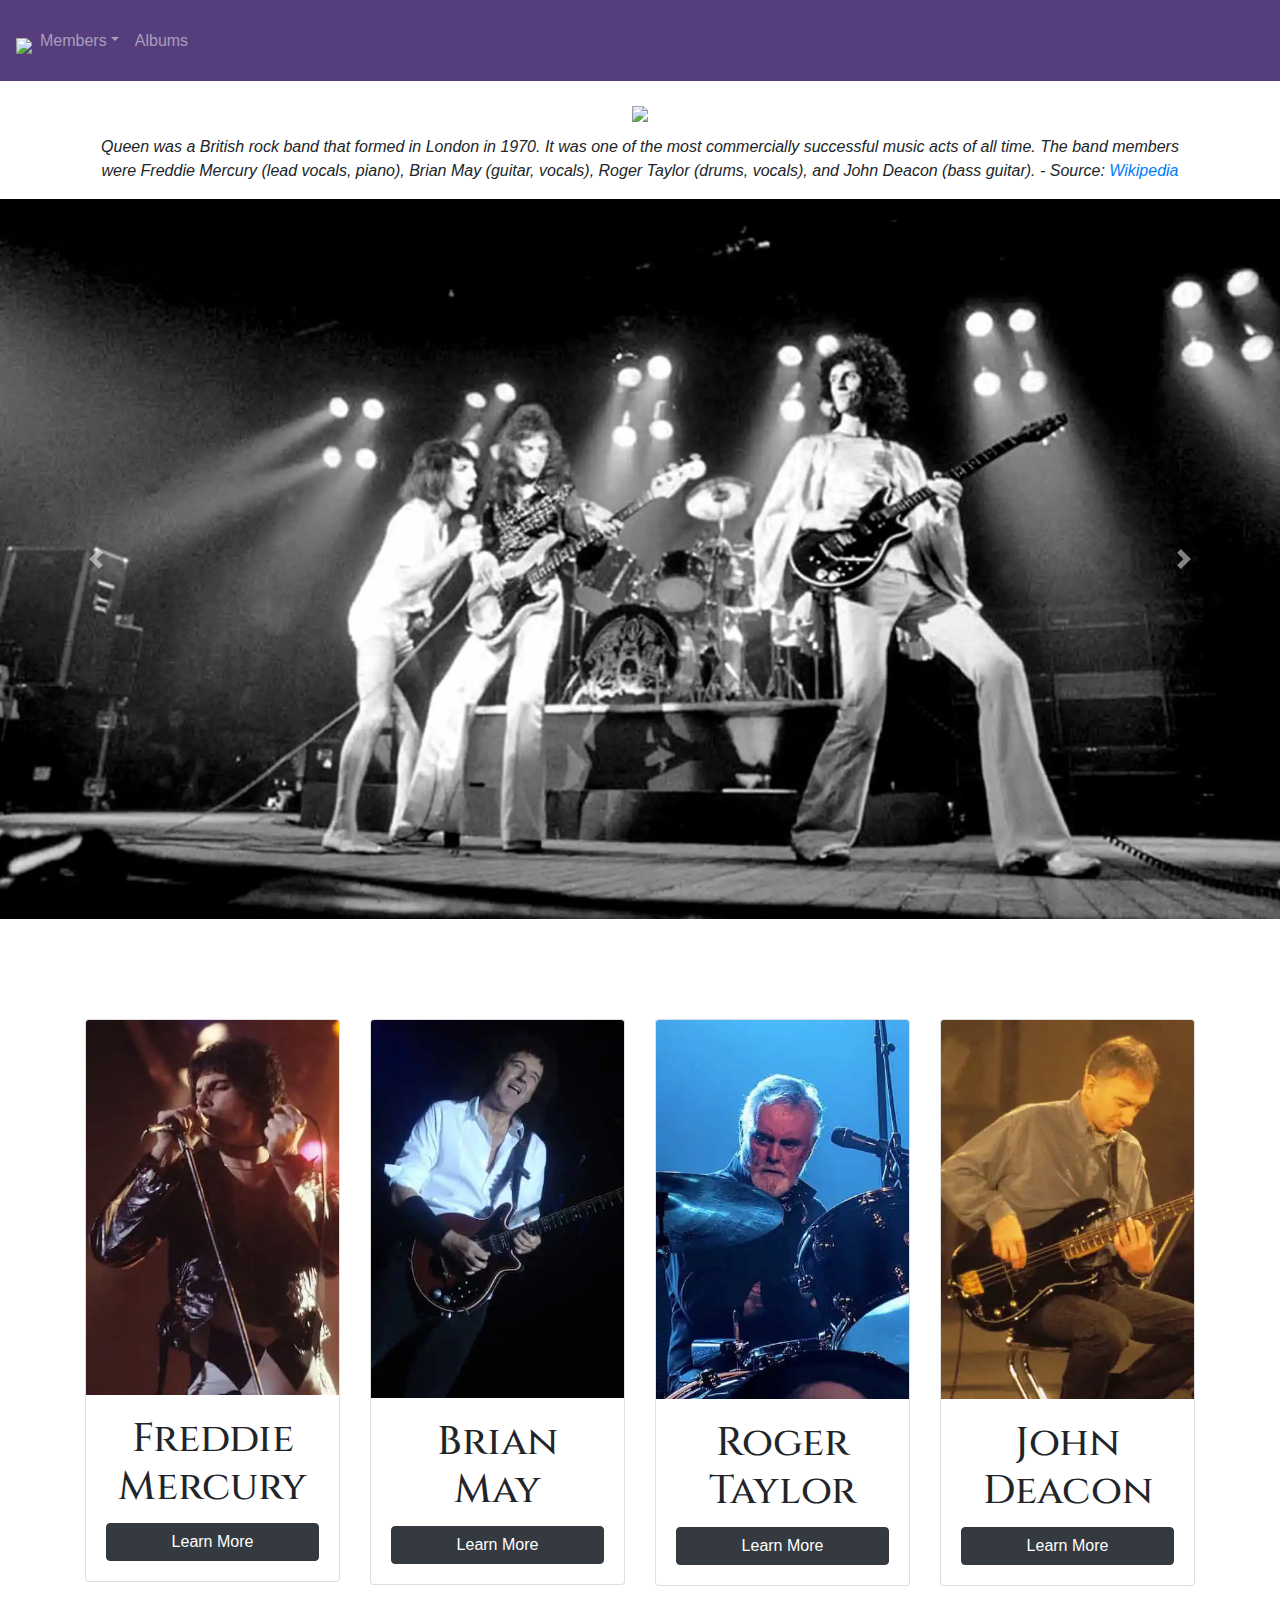
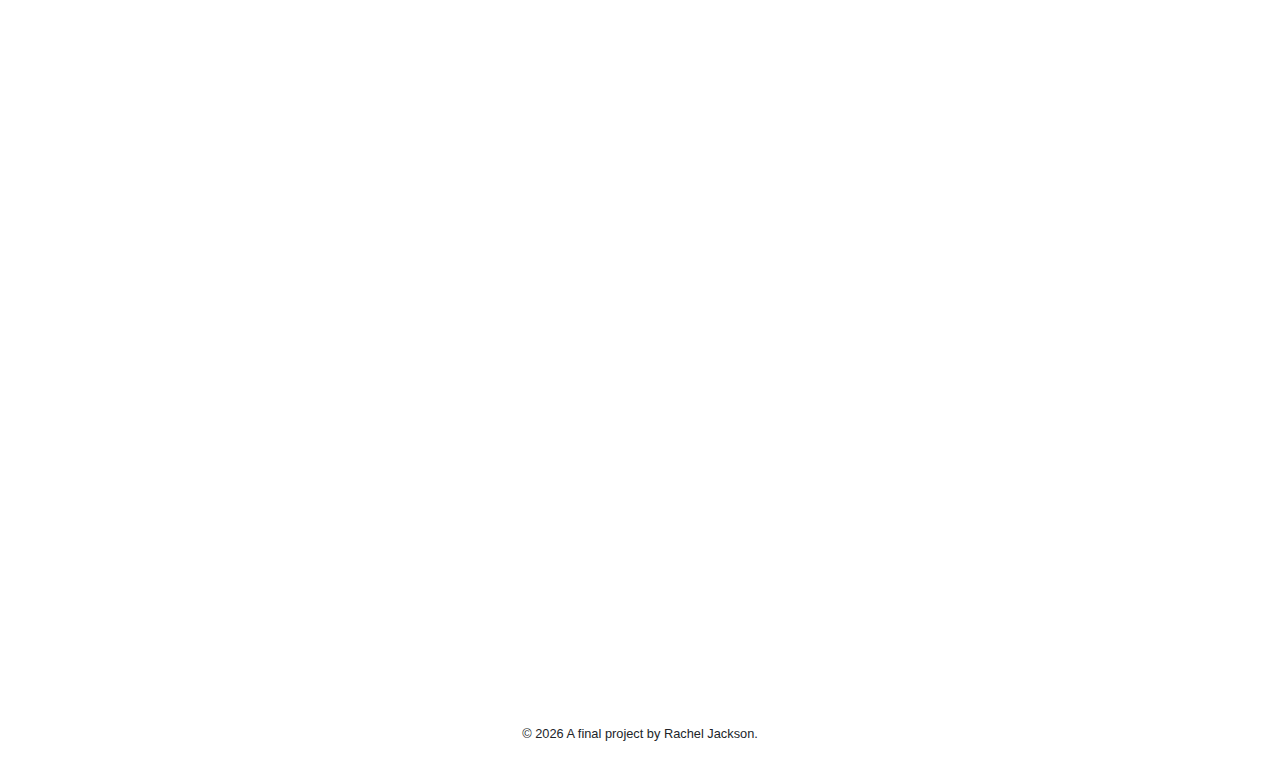
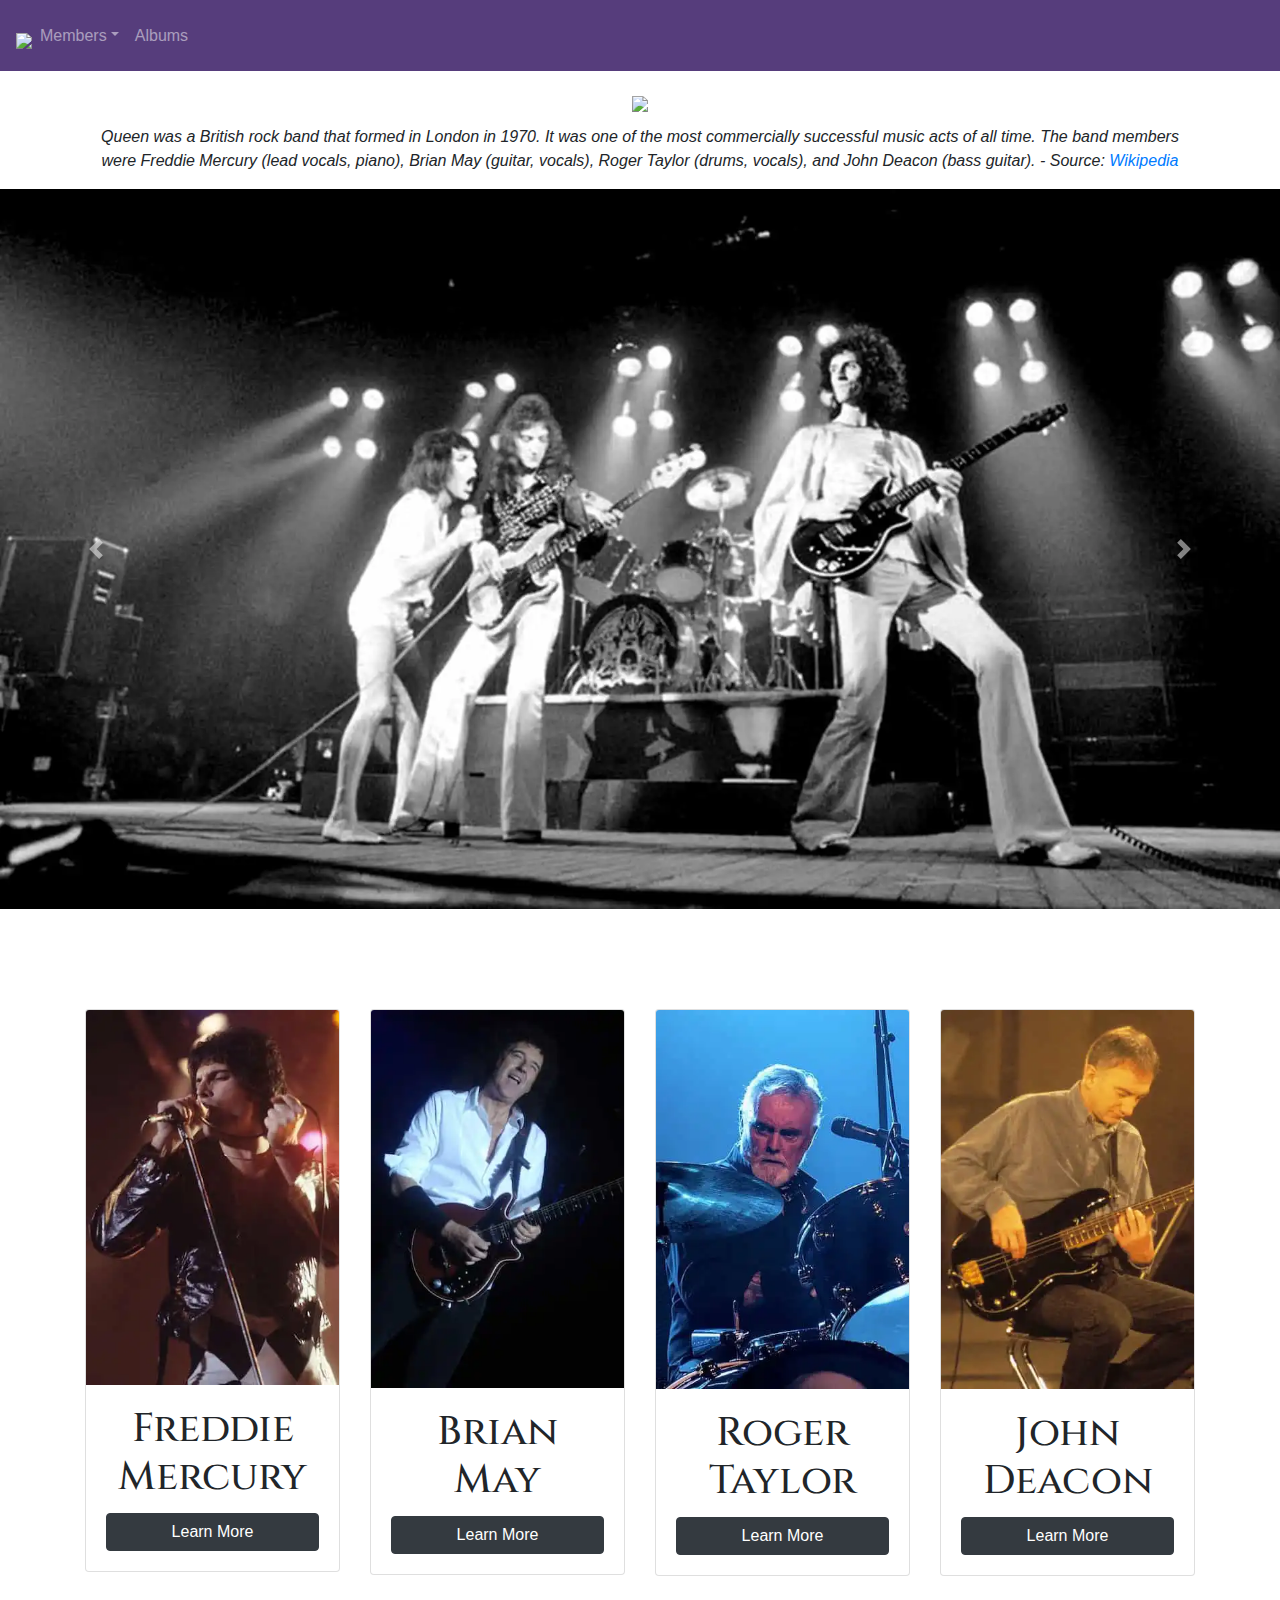
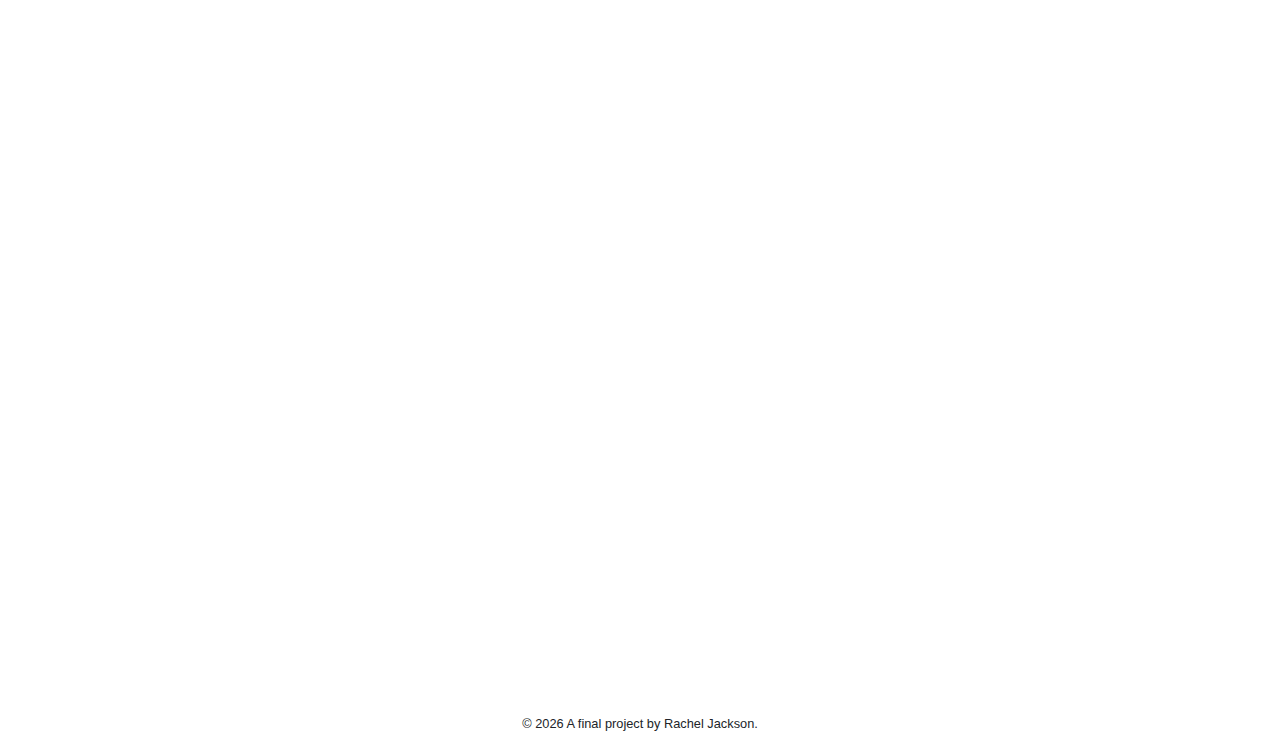
